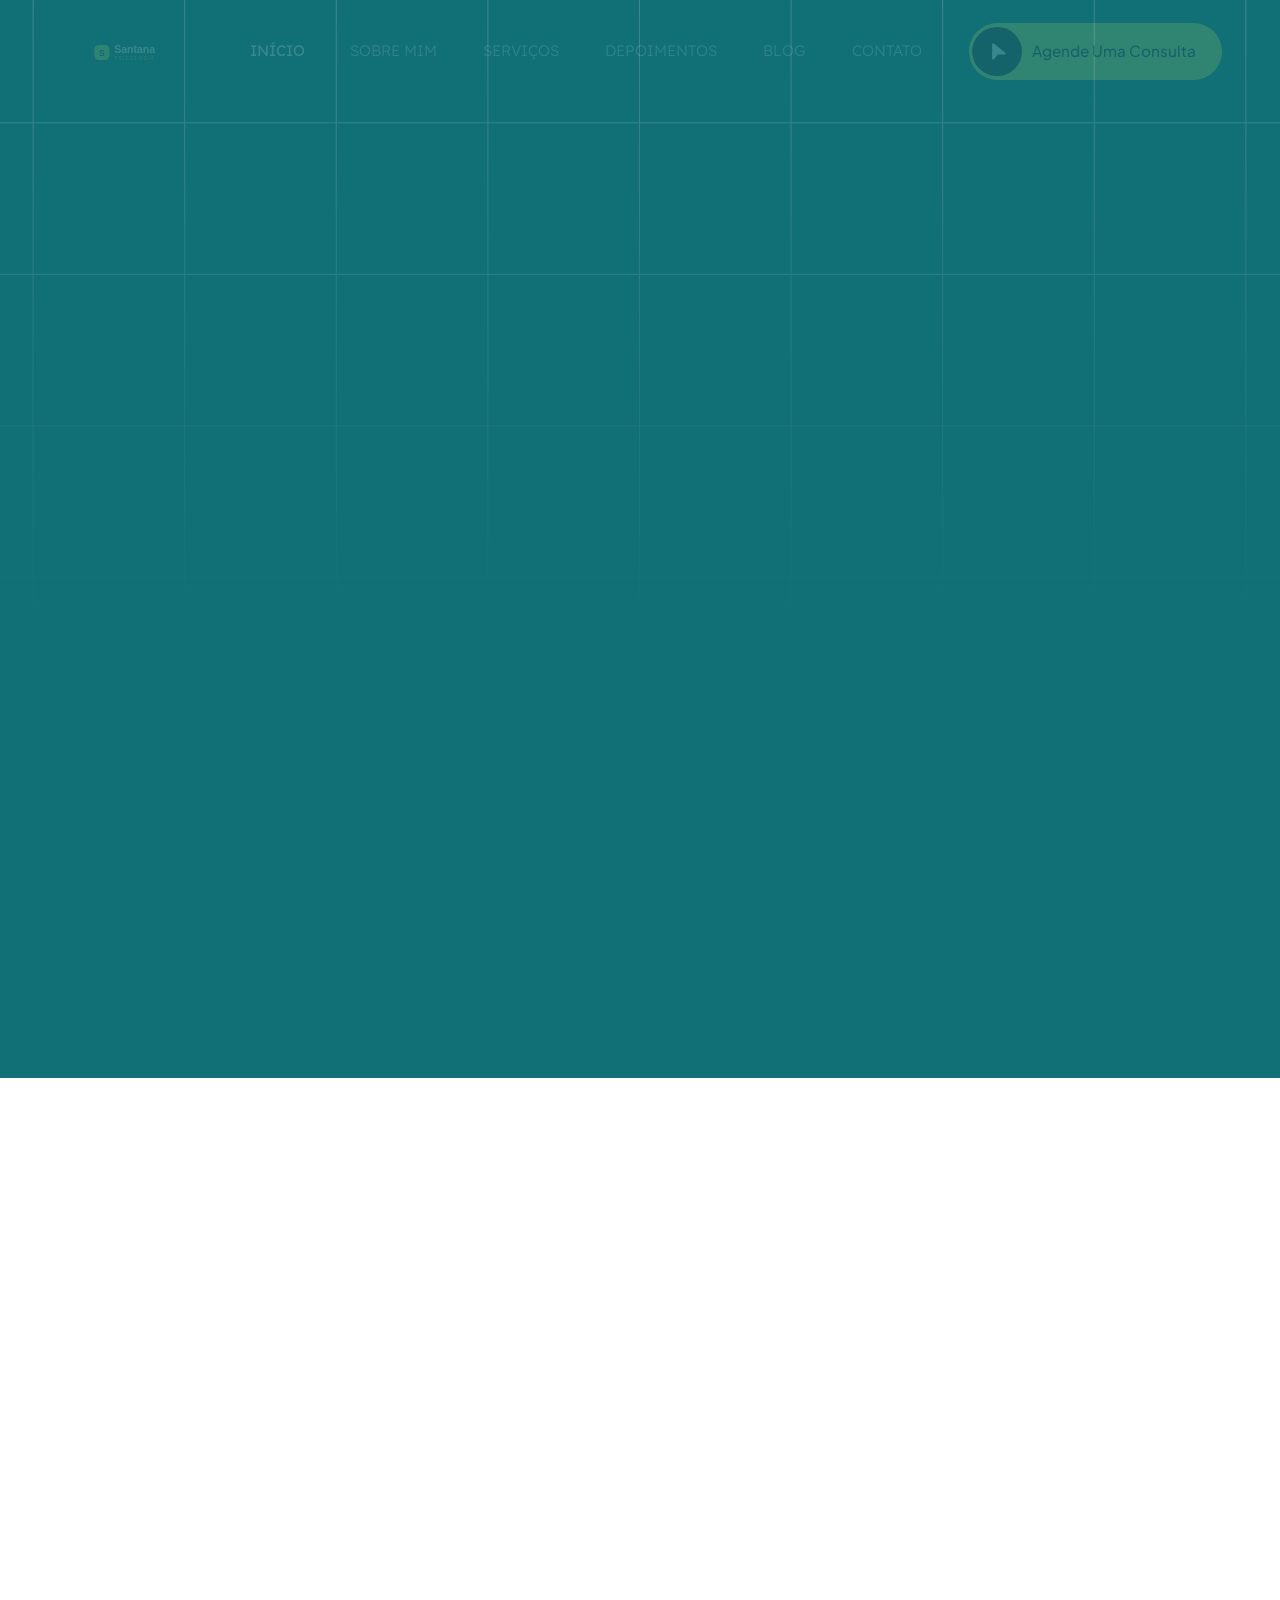
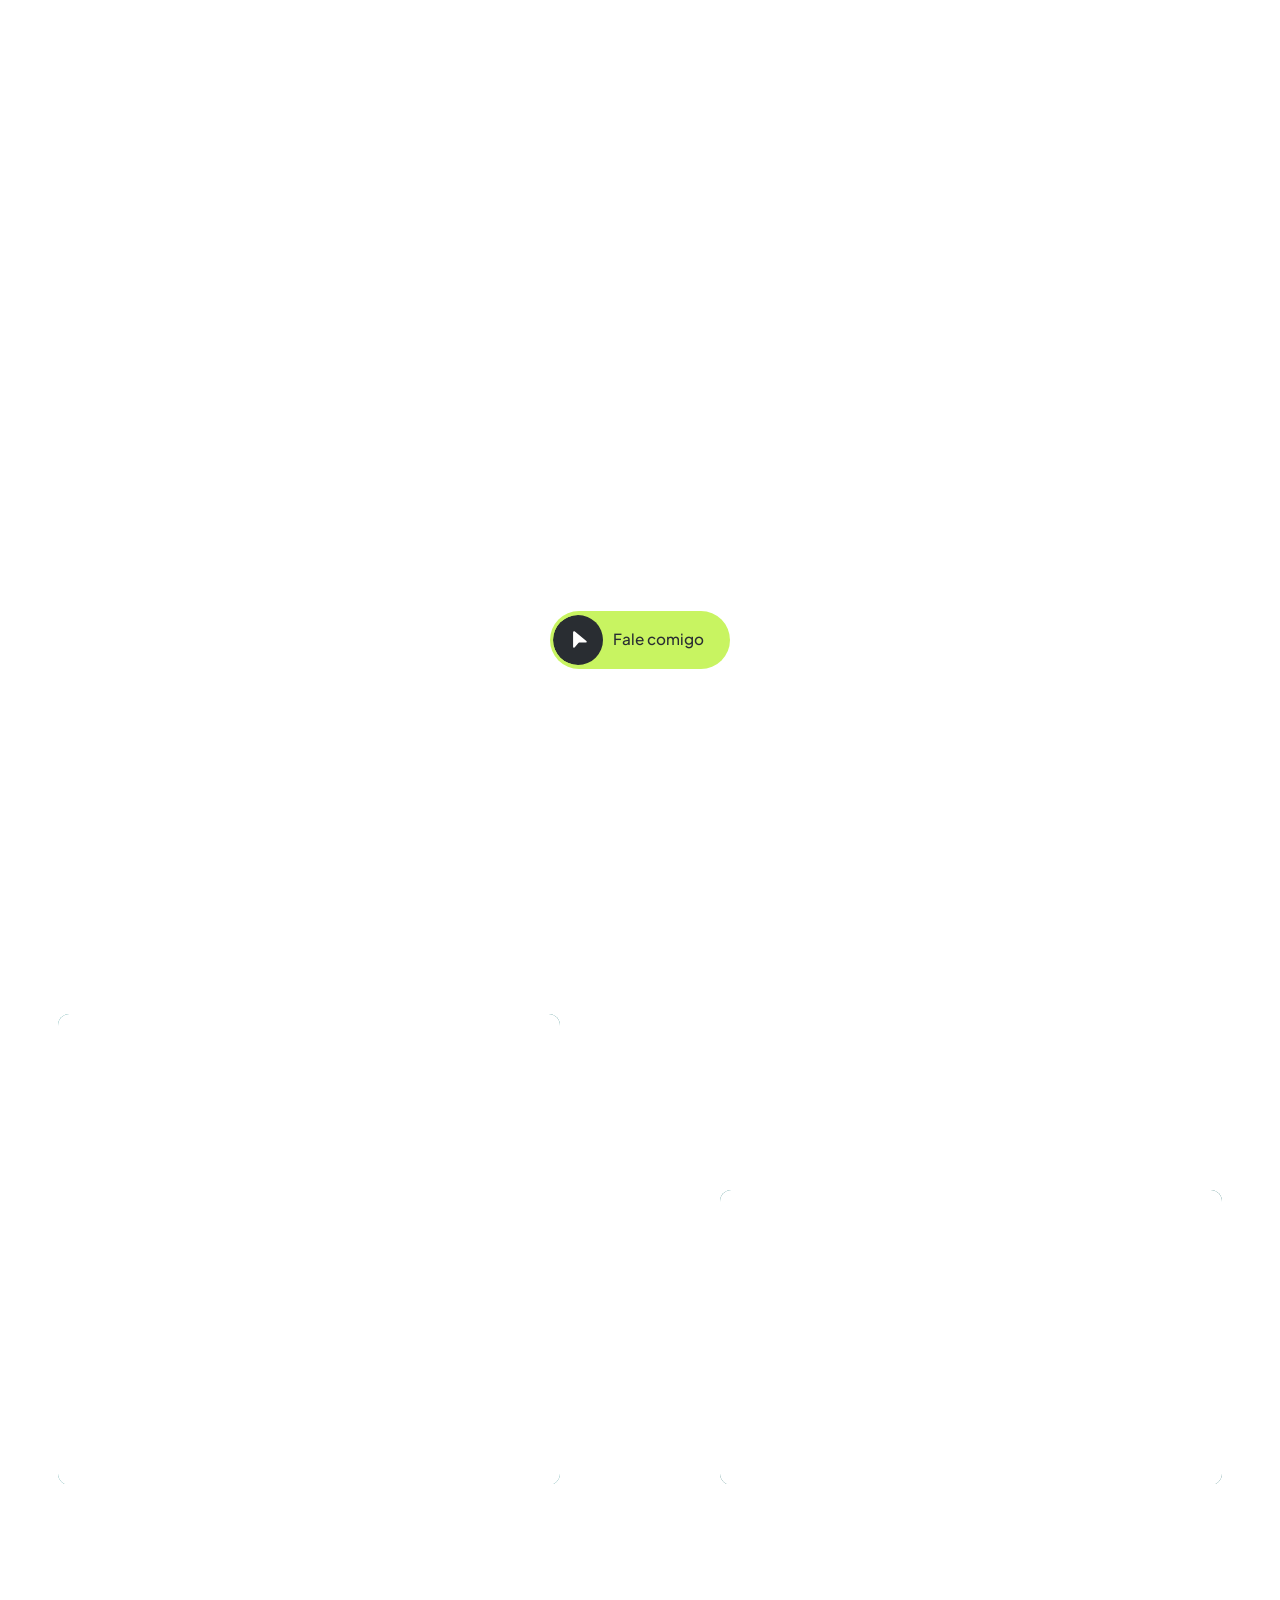
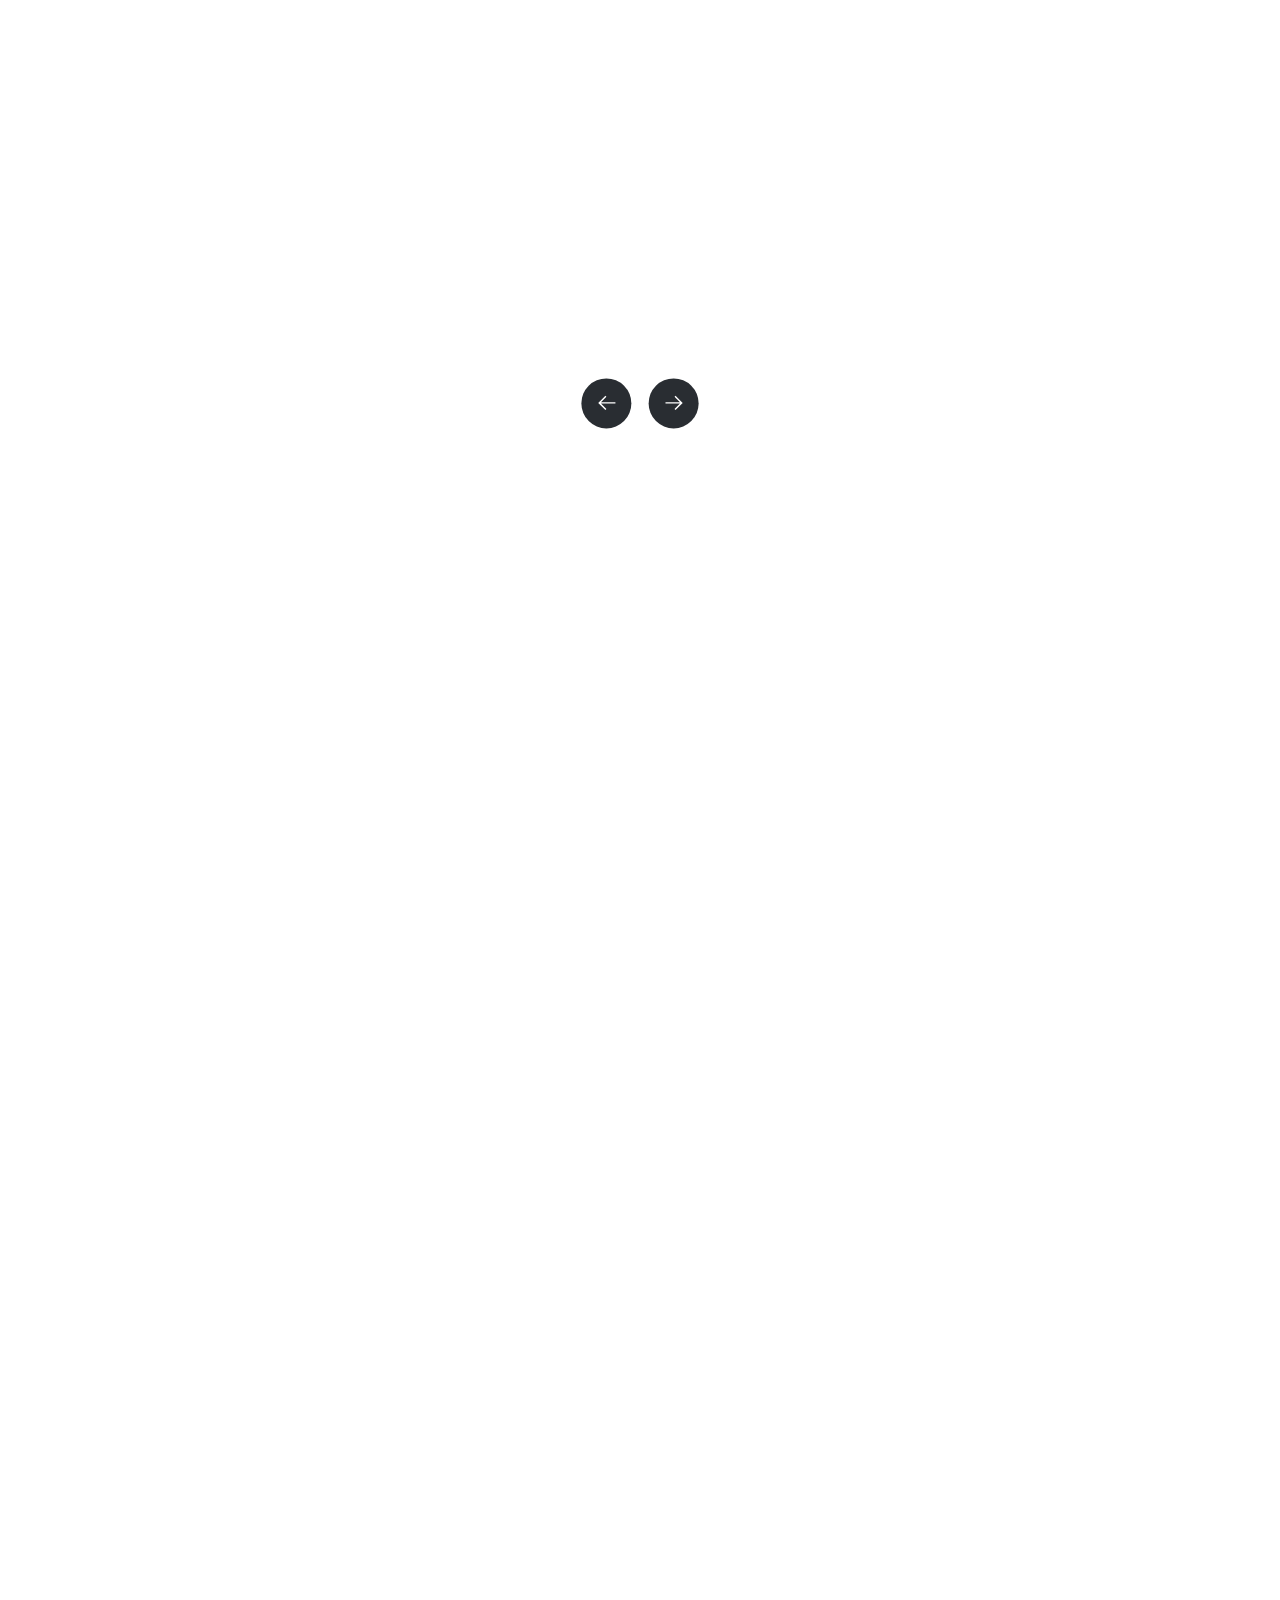
==== index.html @ 0ac9bb72 "feat: desenvolve página principal do site Cria a página única com hero, serviços, sobre, equipe, dep" ====
<!DOCTYPE html><!-- This site was created in Webflow. https://webflow.com --><!-- Last Published: Tue Apr 21 2026 16:37:17 GMT+0000 (Coordinated Universal Time) --><html data-wf-page="66ce711d2f854c3aeb89178a" data-wf-site="66ce711d2f854c3aeb891793" lang="pt-BR"><head><meta charset="utf-8"/><title>Santana Psicologia — Thiago Santana | Psicólogo em Mogi das Cruzes</title><meta content="Thiago Santana, psicólogo em Mogi das Cruzes. Psicoterapia, terapia de casais e famílias. Atendimento presencial e online. CRP 06/140539." name="description"/><meta content="Santana Psicologia — Psicólogo em Mogi das Cruzes" property="og:title"/><meta content="Psicoterapia, terapia de casais e famílias com Thiago Santana. Atendimento presencial e online em Mogi das Cruzes." property="og:description"/><meta content="img/66e27e79f60a69a30c203514_Ophen%20GraphSerenium.png" property="og:image"/><meta content="Santana Psicologia — Psicólogo em Mogi das Cruzes" name="twitter:title"/><meta content="Psicoterapia, terapia de casais e famílias com Thiago Santana. Atendimento presencial e online em Mogi das Cruzes." name="twitter:description"/><meta content="img/66e27e79f60a69a30c203514_Ophen%20GraphSerenium.png" name="twitter:image"/><meta property="og:type" content="website"/><meta content="summary_large_image" name="twitter:card"/><meta content="width=device-width, initial-scale=1" name="viewport"/><meta content="Webflow" name="generator"/><link href="css/handymanpro-template.webflow.shared.a7c15f822.css" rel="stylesheet" type="text/css"/><style>@media (min-width:992px) {html.w-mod-js:not(.w-mod-ix) [data-w-id="0229bae6-9f34-f67c-60ad-e8a99b5d3bcb"] {opacity:0;-webkit-transform:translate3d(0, 15%, 0) scale3d(1, 1, 1) rotateX(0) rotateY(0) rotateZ(0) skew(0, 0);-moz-transform:translate3d(0, 15%, 0) scale3d(1, 1, 1) rotateX(0) rotateY(0) rotateZ(0) skew(0, 0);-ms-transform:translate3d(0, 15%, 0) scale3d(1, 1, 1) rotateX(0) rotateY(0) rotateZ(0) skew(0, 0);transform:translate3d(0, 15%, 0) scale3d(1, 1, 1) rotateX(0) rotateY(0) rotateZ(0) skew(0, 0);}html.w-mod-js:not(.w-mod-ix) [data-w-id="f4f2886c-02a1-299b-acae-12a784084970"] {opacity:0;-webkit-transform:translate3d(0, 15%, 0) scale3d(1, 1, 1) rotateX(0) rotateY(0) rotateZ(0) skew(0, 0);-moz-transform:translate3d(0, 15%, 0) scale3d(1, 1, 1) rotateX(0) rotateY(0) rotateZ(0) skew(0, 0);-ms-transform:translate3d(0, 15%, 0) scale3d(1, 1, 1) rotateX(0) rotateY(0) rotateZ(0) skew(0, 0);transform:translate3d(0, 15%, 0) scale3d(1, 1, 1) rotateX(0) rotateY(0) rotateZ(0) skew(0, 0);}html.w-mod-js:not(.w-mod-ix) [data-w-id="5997aa50-a138-091b-d1c5-130cf467ea5d"] {opacity:0;-webkit-transform:translate3d(0, 15%, 0) scale3d(1, 1, 1) rotateX(0) rotateY(0) rotateZ(0) skew(0, 0);-moz-transform:translate3d(0, 15%, 0) scale3d(1, 1, 1) rotateX(0) rotateY(0) rotateZ(0) skew(0, 0);-ms-transform:translate3d(0, 15%, 0) scale3d(1, 1, 1) rotateX(0) rotateY(0) rotateZ(0) skew(0, 0);transform:translate3d(0, 15%, 0) scale3d(1, 1, 1) rotateX(0) rotateY(0) rotateZ(0) skew(0, 0);}html.w-mod-js:not(.w-mod-ix) [data-w-id="f7850f9f-7521-e1d1-4699-3d2b081f07b8"] {opacity:0;-webkit-transform:translate3d(0, 15%, 0) scale3d(1, 1, 1) rotateX(0) rotateY(0) rotateZ(0) skew(0, 0);-moz-transform:translate3d(0, 15%, 0) scale3d(1, 1, 1) rotateX(0) rotateY(0) rotateZ(0) skew(0, 0);-ms-transform:translate3d(0, 15%, 0) scale3d(1, 1, 1) rotateX(0) rotateY(0) rotateZ(0) skew(0, 0);transform:translate3d(0, 15%, 0) scale3d(1, 1, 1) rotateX(0) rotateY(0) rotateZ(0) skew(0, 0);}}@media (max-width:991px) and (min-width:768px) {html.w-mod-js:not(.w-mod-ix) [data-w-id="0229bae6-9f34-f67c-60ad-e8a99b5d3bcb"] {opacity:0;-webkit-transform:translate3d(0, 15%, 0) scale3d(1, 1, 1) rotateX(0) rotateY(0) rotateZ(0) skew(0, 0);-moz-transform:translate3d(0, 15%, 0) scale3d(1, 1, 1) rotateX(0) rotateY(0) rotateZ(0) skew(0, 0);-ms-transform:translate3d(0, 15%, 0) scale3d(1, 1, 1) rotateX(0) rotateY(0) rotateZ(0) skew(0, 0);transform:translate3d(0, 15%, 0) scale3d(1, 1, 1) rotateX(0) rotateY(0) rotateZ(0) skew(0, 0);}html.w-mod-js:not(.w-mod-ix) [data-w-id="f4f2886c-02a1-299b-acae-12a784084970"] {opacity:0;-webkit-transform:translate3d(0, 15%, 0) scale3d(1, 1, 1) rotateX(0) rotateY(0) rotateZ(0) skew(0, 0);-moz-transform:translate3d(0, 15%, 0) scale3d(1, 1, 1) rotateX(0) rotateY(0) rotateZ(0) skew(0, 0);-ms-transform:translate3d(0, 15%, 0) scale3d(1, 1, 1) rotateX(0) rotateY(0) rotateZ(0) skew(0, 0);transform:translate3d(0, 15%, 0) scale3d(1, 1, 1) rotateX(0) rotateY(0) rotateZ(0) skew(0, 0);}}</style><link href="fonts/google-fonts.css" rel="stylesheet"><script type="text/javascript">!function(o,c){var n=c.documentElement,t=" w-mod-";n.className+=t+"js",("ontouchstart"in o||o.DocumentTouch&&c instanceof DocumentTouch)&&(n.className+=t+"touch")}(window,document);</script><link href="img/665a4535765980c07e93225b_Group%202942.png" rel="shortcut icon" type="image/x-icon"/><link href="img/665a45115482c06bb38d0091_Group%202940.png" rel="apple-touch-icon"/><script type="text/javascript">window.__WEBFLOW_CURRENCY_SETTINGS = {"currencyCode":"USD","symbol":"$","decimal":".","fractionDigits":2,"group":",","template":"{{wf {\"path\":\"symbol\",\"type\":\"PlainText\"} }} {{wf {\"path\":\"amount\",\"type\":\"CommercePrice\"} }} {{wf {\"path\":\"currencyCode\",\"type\":\"PlainText\"} }}","hideDecimalForWholeNumbers":false};</script></head><body><div class="page-wrapper"><div class="global-styles w-embed"><style>

/* CSS Fluid Responsive */

  html { font-size: calc(0.5991091314031181rem + 0.4454342984409799vw); }
  @media screen and (max-width:1440px) { html { font-size: calc(0.5991091314031181rem + 0.4454342984409799vw); } }
  @media screen and (max-width:991px) { html { font-size: calc(0.44698660714285715rem + 0.8928571428571428vw); } }
  @media screen and (max-width:767px) { html { font-size: calc(0.6671006944444444rem + 0.6944444444444444vw); } }
  @media screen and (max-width:479px) { html { font-size: calc(0.7494769874476988rem + 0.8368200836820083vw); } }


/* Make text look crisper and more legible in all browsers */
body {
  -webkit-font-smoothing: antialiased;
  -moz-osx-font-smoothing: grayscale;
  font-smoothing: antialiased;
  text-rendering: optimizeLegibility;
}

/* Focus state style for keyboard navigation for the focusable elements */
*[tabindex]:focus-visible,
  input[type="file"]:focus-visible {
   outline: 0.125rem solid #4d65ff;
   outline-offset: 0.125rem;
}

/* Set color style to inherit */
.inherit-color * {
    color: inherit;
}

/* Get rid of top margin on first element in any rich text element */
.w-richtext > :not(div):first-child, .w-richtext > div:first-child > :first-child {
  margin-top: 0 !important;
}

/* Get rid of bottom margin on last element in any rich text element */
.w-richtext>:last-child, .w-richtext ol li:last-child, .w-richtext ul li:last-child {
	margin-bottom: 0 !important;
}


/* Make sure containers never lose their center alignment */
.container-medium,.container-small, .container-large {
	margin-right: auto !important;
  margin-left: auto !important;
}

/* 
Make the following elements inherit typography styles from the parent and not have hardcoded values. 
Important: You will not be able to style for example "All Links" in Designer with this CSS applied.
Uncomment this CSS to use it in the project. Leave this message for future hand-off.
*/
/*
a,
.w-input,
.w-select,
.w-tab-link,
.w-nav-link,
.w-dropdown-btn,
.w-dropdown-toggle,
.w-dropdown-link {
  color: inherit;
  text-decoration: inherit;
  font-size: inherit;
}
*/

/* Apply "..." after 3 lines of text */
.text-style-3lines {
	display: -webkit-box;
	overflow: hidden;
	-webkit-line-clamp: 3;
	-webkit-box-orient: vertical;
}

/* Apply "..." after 2 lines of text */
.text-style-2lines {
	display: -webkit-box;
	overflow: hidden;
	-webkit-line-clamp: 2;
	-webkit-box-orient: vertical;
}

/* Adds inline flex display */
.display-inlineflex {
  display: inline-flex;
}

/* These classes are never overwritten */
.hide {
  display: none !important;
}

@media screen and (max-width: 991px) {
    .hide, .hide-tablet {
        display: none !important;
    }
}
  @media screen and (max-width: 767px) {
    .hide-mobile-landscape{
      display: none !important;
    }
}
  @media screen and (max-width: 479px) {
    .hide-mobile{
      display: none !important;
    }
}
 
.margin-0 {
  margin: 0rem !important;
}
  
.padding-0 {
  padding: 0rem !important;
}

.spacing-clean {
padding: 0rem !important;
margin: 0rem !important;
}

.margin-top {
  margin-right: 0rem !important;
  margin-bottom: 0rem !important;
  margin-left: 0rem !important;
}

.padding-top {
  padding-right: 0rem !important;
  padding-bottom: 0rem !important;
  padding-left: 0rem !important;
}
  
.margin-right {
  margin-top: 0rem !important;
  margin-bottom: 0rem !important;
  margin-left: 0rem !important;
}

.padding-right {
  padding-top: 0rem !important;
  padding-bottom: 0rem !important;
  padding-left: 0rem !important;
}

.margin-bottom {
  margin-top: 0rem !important;
  margin-right: 0rem !important;
  margin-left: 0rem !important;
}

.padding-bottom {
  padding-top: 0rem !important;
  padding-right: 0rem !important;
  padding-left: 0rem !important;
}

.margin-left {
  margin-top: 0rem !important;
  margin-right: 0rem !important;
  margin-bottom: 0rem !important;
}
  
.padding-left {
  padding-top: 0rem !important;
  padding-right: 0rem !important;
  padding-bottom: 0rem !important;
}
  
.margin-horizontal {
  margin-top: 0rem !important;
  margin-bottom: 0rem !important;
}

.padding-horizontal {
  padding-top: 0rem !important;
  padding-bottom: 0rem !important;
}

.margin-vertical {
  margin-right: 0rem !important;
  margin-left: 0rem !important;
}
  
.padding-vertical {
  padding-right: 0rem !important;
  padding-left: 0rem !important;
}

/* Hide scrollbar for Chrome, Safari and Opera */
.sidebar::-webkit-scrollbar {
  display: none;
}

/* Hide scrollbar for IE, Edge and Firefox */
.sidebar {
  -ms-overflow-style: none;  /* IE and Edge */
  scrollbar-width: none;  /* Firefox */
}



</style></div><main class="main-wrapper"><header id="home" class="section_hero"><div data-w-id="d197ef62-0d7c-23fd-eca2-feea1d32d3bd" data-animation="default" data-collapse="medium" data-duration="400" data-easing="ease" data-easing2="ease" role="banner" class="nav_component w-nav"><div class="padding-global is-navbar"><div class="container-large"><div class="navbar_content"><a href="#" class="navbar_logo-link w-nav-brand"><img loading="lazy" src="img/logo-santana.svg" alt="Santana Psicologia" class="navbar_logo"/></a><div class="nav_wrap"><nav role="navigation" class="nav_mobile w-nav-menu"><div class="navbar_list"><a href="#home" class="nav_links w-nav-link">INÍCIO</a><a href="#about" class="nav_links w-nav-link">SOBRE MIM</a><a href="#services" class="nav_links w-nav-link">SERVIÇOS</a><a href="#testimonial" class="nav_links w-nav-link">DEPOIMENTOS</a><a href="#team" class="nav_links w-nav-link">BLOG</a><a href="#contact" class="nav_links w-nav-link">CONTATO</a></div></nav></div><div class="nav_buttons-wrap"><div class="login-wrap hide-mobile-landscape"><a data-w-id="625020e8-f452-cbb8-caff-3fda3c5c21ae" href="#" class="button is-icon w-inline-block"><div class="button_wrap"><div class="button_icon-wrap"><svg xmlns="http://www.w3.org/2000/svg" width="100%" viewBox="0 0 20 20" fill="none" class="icon-1x1-medium is-mobile"><path d="M4.28564 2.57443C4.28564 1.613 5.39993 1.08157 6.14779 1.68657L18.2049 11.4501C18.9321 12.0387 18.5156 13.2144 17.5799 13.2144H10.8821C10.6426 13.2145 10.4061 13.268 10.1899 13.3712C9.97377 13.4744 9.78342 13.6246 9.63279 13.8109L6.0885 18.1923C5.48707 18.9359 4.28564 18.5109 4.28564 17.5544V2.57443Z" fill="currentColor"></path></svg></div><div class="z-index-2"><div data-w-id="625020e8-f452-cbb8-caff-3fda3c5c21b2">Agende Uma Consulta</div></div><div class="button_bg"></div></div></a></div><div class="menu-button w-nav-button"><div class="nav-button_component"><div class="nav-button_line is-first"></div><div class="nav-button_line is-second"></div><div class="nav-button_line is-third"></div></div><div class="hide w-icon-nav-menu"></div></div></div></div></div></div></div><div class="padding-global"><div class="container-large"><div class="hero_wrap"><div class="hero_content"><div class="hero_heading"><div data-w-id="1230b924-f57d-5dcd-aae0-dd8fe5c020b5" style="opacity:0;-webkit-transform:translate3d(0, 15%, 0) scale3d(1, 1, 1) rotateX(0) rotateY(0) rotateZ(0) skew(0, 0);-moz-transform:translate3d(0, 15%, 0) scale3d(1, 1, 1) rotateX(0) rotateY(0) rotateZ(0) skew(0, 0);-ms-transform:translate3d(0, 15%, 0) scale3d(1, 1, 1) rotateX(0) rotateY(0) rotateZ(0) skew(0, 0);transform:translate3d(0, 15%, 0) scale3d(1, 1, 1) rotateX(0) rotateY(0) rotateZ(0) skew(0, 0)" class="hero-tag_component"><div class="hero-tag_icon-wrap"><svg xmlns="http://www.w3.org/2000/svg" width="100%" viewBox="0 0 16 16" fill="none" class="icon-1x1-small"><path d="M14.4466 12.1135L11.2999 8.96682C10.9799 8.64682 10.6399 8.57349 10.2466 8.57349L8.55322 10.2668C8.55322 10.6602 8.62656 11.0068 8.94656 11.3202L12.0932 14.4668C12.3532 14.7268 12.7732 14.7268 13.0332 14.4668L14.4466 13.0535C14.5084 12.9918 14.5574 12.9186 14.5908 12.8379C14.6243 12.7573 14.6415 12.6708 14.6415 12.5835C14.6415 12.4962 14.6243 12.4097 14.5908 12.3291C14.5574 12.2484 14.5084 12.1752 14.4466 12.1135Z" fill="currentColor"></path><path d="M11.0865 6.32671C11.3465 6.58671 11.7665 6.58671 12.0265 6.32671L12.4998 5.85338L13.9132 7.26671C14.2877 6.89171 14.4981 6.38338 14.4981 5.85338C14.4981 5.32338 14.2877 4.81505 13.9132 4.44004L12.0265 2.55338C11.9648 2.49158 11.8916 2.44254 11.8109 2.40909C11.7303 2.37564 11.6438 2.35842 11.5565 2.35842C11.4692 2.35842 11.3827 2.37564 11.3021 2.40909C11.2214 2.44254 11.1482 2.49158 11.0865 2.55338L10.6132 3.02671V1.33338C10.6132 0.920045 10.1065 0.700045 9.80651 1.00004L8.11317 2.69338C7.81317 2.99338 8.03317 3.50004 8.44651 3.50004H10.1398L9.6665 3.97338C9.6047 4.03505 9.55567 4.10831 9.52222 4.18896C9.48876 4.26961 9.47154 4.35607 9.47154 4.44338C9.47154 4.53069 9.48876 4.61715 9.52222 4.69779C9.55567 4.77844 9.6047 4.8517 9.6665 4.91338L9.89984 5.14671L7.97317 7.07338L5.23317 4.32004V3.65338C5.23317 3.47338 5.15984 3.30671 5.03984 3.18004L3.69317 1.82671C3.6315 1.76491 3.55824 1.71588 3.47759 1.68242C3.39694 1.64897 3.31048 1.63175 3.22317 1.63175C3.13586 1.63175 3.0494 1.64897 2.96876 1.68242C2.88811 1.71588 2.81485 1.76491 2.75317 1.82671L1.80651 2.77338C1.7447 2.83505 1.69567 2.90831 1.66222 2.98896C1.62876 3.06961 1.61154 3.15607 1.61154 3.24338C1.61154 3.33069 1.62876 3.41715 1.66222 3.49779C1.69567 3.57844 1.7447 3.6517 1.80651 3.71338L3.15317 5.06671C3.27984 5.19338 3.44651 5.26004 3.62651 5.26004H4.29317L7.04651 8.01338L6.47984 8.58004H5.61317C5.25984 8.58004 4.91984 8.72004 4.67317 8.97338L1.52651 12.12C1.4647 12.1817 1.41567 12.255 1.38222 12.3356C1.34876 12.4163 1.33154 12.5027 1.33154 12.59C1.33154 12.6774 1.34876 12.7638 1.38222 12.8445C1.41567 12.9251 1.4647 12.9984 1.52651 13.06L2.93984 14.4734C3.19984 14.7334 3.61984 14.7334 3.87984 14.4734L7.02651 11.3267C7.27984 11.0734 7.41984 10.74 7.41984 10.3867V9.52671L10.8532 6.09338L11.0865 6.32671Z" fill="currentColor"></path></svg></div><div class="text-sm">Psicólogo em Mogi das Cruzes</div></div><h1 data-w-id="42d4c960-dd7a-9a20-f749-b82dace96f3e" style="opacity:0;-webkit-transform:translate3d(0, 15%, 0) scale3d(1, 1, 1) rotateX(0) rotateY(0) rotateZ(0) skew(0, 0);-moz-transform:translate3d(0, 15%, 0) scale3d(1, 1, 1) rotateX(0) rotateY(0) rotateZ(0) skew(0, 0);-ms-transform:translate3d(0, 15%, 0) scale3d(1, 1, 1) rotateX(0) rotateY(0) rotateZ(0) skew(0, 0);transform:translate3d(0, 15%, 0) scale3d(1, 1, 1) rotateX(0) rotateY(0) rotateZ(0) skew(0, 0)" class="hero-display">Não deixe sua <span class="text-style-italic text-color-alternate">saúde mental</span> para depois.</h1><div data-w-id="5888cd50-cb74-e200-8c9f-5633f2db2604" style="opacity:0;-webkit-transform:translate3d(0, 15%, 0) scale3d(1, 1, 1) rotateX(0) rotateY(0) rotateZ(0) skew(0, 0);-moz-transform:translate3d(0, 15%, 0) scale3d(1, 1, 1) rotateX(0) rotateY(0) rotateZ(0) skew(0, 0);-ms-transform:translate3d(0, 15%, 0) scale3d(1, 1, 1) rotateX(0) rotateY(0) rotateZ(0) skew(0, 0);transform:translate3d(0, 15%, 0) scale3d(1, 1, 1) rotateX(0) rotateY(0) rotateZ(0) skew(0, 0)" class="description is-hero"><div class="text-base">Fale com Thiago Santana, Psicólogo em Mogi das Cruzes.<br/>Porque você é a pessoa mais importante da sua vida.</div></div></div><div data-w-id="bac20425-6604-cd34-4728-c3e3e17c86bf" style="opacity:0;-webkit-transform:translate3d(0, 15%, 0) scale3d(1, 1, 1) rotateX(0) rotateY(0) rotateZ(0) skew(0, 0);-moz-transform:translate3d(0, 15%, 0) scale3d(1, 1, 1) rotateX(0) rotateY(0) rotateZ(0) skew(0, 0);-ms-transform:translate3d(0, 15%, 0) scale3d(1, 1, 1) rotateX(0) rotateY(0) rotateZ(0) skew(0, 0);transform:translate3d(0, 15%, 0) scale3d(1, 1, 1) rotateX(0) rotateY(0) rotateZ(0) skew(0, 0)"><a data-w-id="625020e8-f452-cbb8-caff-3fda3c5c21ae" href="#contact" class="button is-icon w-inline-block"><div class="button_wrap"><div class="button_icon-wrap"><svg xmlns="http://www.w3.org/2000/svg" width="100%" viewBox="0 0 20 20" fill="none" class="icon-1x1-medium is-mobile"><path d="M4.28564 2.57443C4.28564 1.613 5.39993 1.08157 6.14779 1.68657L18.2049 11.4501C18.9321 12.0387 18.5156 13.2144 17.5799 13.2144H10.8821C10.6426 13.2145 10.4061 13.268 10.1899 13.3712C9.97377 13.4744 9.78342 13.6246 9.63279 13.8109L6.0885 18.1923C5.48707 18.9359 4.28564 18.5109 4.28564 17.5544V2.57443Z" fill="currentColor"></path></svg></div><div class="z-index-2"><div data-w-id="625020e8-f452-cbb8-caff-3fda3c5c21b2">QUERO CUIDAR DA MINHA SAÚDE MENTAL!</div></div><div class="button_bg"></div></div></a></div></div><div data-w-id="0ca18431-7e9f-5fa2-9ab9-e33da5f6e032" style="opacity:0;-webkit-transform:translate3d(0, 15%, 0) scale3d(1, 1, 1) rotateX(0) rotateY(0) rotateZ(0) skew(0, 0);-moz-transform:translate3d(0, 15%, 0) scale3d(1, 1, 1) rotateX(0) rotateY(0) rotateZ(0) skew(0, 0);-ms-transform:translate3d(0, 15%, 0) scale3d(1, 1, 1) rotateX(0) rotateY(0) rotateZ(0) skew(0, 0);transform:translate3d(0, 15%, 0) scale3d(1, 1, 1) rotateX(0) rotateY(0) rotateZ(0) skew(0, 0)" class="hero_visual"><div class="hero_visual-image"><img src="img/placeholder-hero.svg" loading="lazy" alt="Thiago Santana, psicólogo em Mogi das Cruzes — foto de perfil" class="image"/><div data-w-id="ddc67b7e-cf10-1770-1b3c-0dc45950dab7" style="opacity:0;-webkit-transform:translate3d(0, 15%, 0) scale3d(1, 1, 1) rotateX(0) rotateY(0) rotateZ(0) skew(0, 0);-moz-transform:translate3d(0, 15%, 0) scale3d(1, 1, 1) rotateX(0) rotateY(0) rotateZ(0) skew(0, 0);-ms-transform:translate3d(0, 15%, 0) scale3d(1, 1, 1) rotateX(0) rotateY(0) rotateZ(0) skew(0, 0);transform:translate3d(0, 15%, 0) scale3d(1, 1, 1) rotateX(0) rotateY(0) rotateZ(0) skew(0, 0)" class="card_component"><div class="card_content"><div data-w-id="0a981473-2351-8e16-1fec-cbd10f5ac809" style="opacity:0;-webkit-transform:translate3d(0, 15%, 0) scale3d(1, 1, 1) rotateX(0) rotateY(0) rotateZ(0) skew(0, 0);-moz-transform:translate3d(0, 15%, 0) scale3d(1, 1, 1) rotateX(0) rotateY(0) rotateZ(0) skew(0, 0);-ms-transform:translate3d(0, 15%, 0) scale3d(1, 1, 1) rotateX(0) rotateY(0) rotateZ(0) skew(0, 0);transform:translate3d(0, 15%, 0) scale3d(1, 1, 1) rotateX(0) rotateY(0) rotateZ(0) skew(0, 0)" class="card_tag"><div class="card_tag-icon_wrap"><svg xmlns="http://www.w3.org/2000/svg" width="100%" viewBox="0 0 16 16" fill="none" class="icon-1x1-small"><path d="M8.00005 11.5133L10.7667 13.1866C11.2734 13.4933 11.8934 13.0399 11.76 12.4666L11.0267 9.31992L13.4734 7.19993C13.92 6.81326 13.68 6.07993 13.0934 6.03326L9.87338 5.75993L8.61338 2.78659C8.38671 2.24659 7.61338 2.24659 7.38671 2.78659L6.12671 5.75326L2.90672 6.02659C2.32005 6.07326 2.08005 6.80659 2.52672 7.19326L4.97338 9.31326L4.24005 12.4599C4.10672 13.0333 4.72671 13.4866 5.23338 13.1799L8.00005 11.5133Z" fill="currentColor"></path></svg></div><div>Presencial e Online</div></div><div data-w-id="c090b951-d655-d7c4-3f28-cf534269c62e" style="opacity:0;-webkit-transform:translate3d(0, 15%, 0) scale3d(1, 1, 1) rotateX(0) rotateY(0) rotateZ(0) skew(0, 0);-moz-transform:translate3d(0, 15%, 0) scale3d(1, 1, 1) rotateX(0) rotateY(0) rotateZ(0) skew(0, 0);-ms-transform:translate3d(0, 15%, 0) scale3d(1, 1, 1) rotateX(0) rotateY(0) rotateZ(0) skew(0, 0);transform:translate3d(0, 15%, 0) scale3d(1, 1, 1) rotateX(0) rotateY(0) rotateZ(0) skew(0, 0)" class="text-2xl text-weight-medium">Mogi das Cruzes</div><a data-w-id="e7d04e56-e77c-c645-e89a-efe9a9c697ca" style="opacity:0;-webkit-transform:translate3d(0, 15%, 0) scale3d(1, 1, 1) rotateX(0) rotateY(0) rotateZ(0) skew(0, 0);-moz-transform:translate3d(0, 15%, 0) scale3d(1, 1, 1) rotateX(0) rotateY(0) rotateZ(0) skew(0, 0);-ms-transform:translate3d(0, 15%, 0) scale3d(1, 1, 1) rotateX(0) rotateY(0) rotateZ(0) skew(0, 0);transform:translate3d(0, 15%, 0) scale3d(1, 1, 1) rotateX(0) rotateY(0) rotateZ(0) skew(0, 0)" href="#services" class="link">SAIBA MAIS</a></div><div data-w-id="f6b1b484-277c-e146-2166-73d7e3665af4" style="opacity:0;-webkit-transform:translate3d(0, 15%, 0) scale3d(1, 1, 1) rotateX(0) rotateY(0) rotateZ(0) skew(0, 0);-moz-transform:translate3d(0, 15%, 0) scale3d(1, 1, 1) rotateX(0) rotateY(0) rotateZ(0) skew(0, 0);-ms-transform:translate3d(0, 15%, 0) scale3d(1, 1, 1) rotateX(0) rotateY(0) rotateZ(0) skew(0, 0);transform:translate3d(0, 15%, 0) scale3d(1, 1, 1) rotateX(0) rotateY(0) rotateZ(0) skew(0, 0)" class="card_visual"><img src="img/placeholder-hero-card.svg" loading="lazy" data-w-id="8e56b1f1-8803-5cce-e2b5-1c785590064d" alt="Ícone presencial e online" class="parallax-image"/></div></div></div></div></div></div></div><div data-w-id="bc0056e8-b3dc-96da-e6e6-3ccf88764bdc" style="opacity:0;-webkit-transform:translate3d(0, 15%, 0) scale3d(1, 1, 1) rotateX(0) rotateY(0) rotateZ(0) skew(0, 0);-moz-transform:translate3d(0, 15%, 0) scale3d(1, 1, 1) rotateX(0) rotateY(0) rotateZ(0) skew(0, 0);-ms-transform:translate3d(0, 15%, 0) scale3d(1, 1, 1) rotateX(0) rotateY(0) rotateZ(0) skew(0, 0);transform:translate3d(0, 15%, 0) scale3d(1, 1, 1) rotateX(0) rotateY(0) rotateZ(0) skew(0, 0)" class="hero_brand"><div class="padding-global"><div class="container-large"><div class="hero_brand-wrap" style="height:auto;flex-direction:column;gap:0.75rem;padding-top:3rem;padding-bottom:3rem"><div class="text-sm" style="letter-spacing:.14em;text-transform:uppercase;opacity:.75">Mogi das Cruzes &middot; Alto Tiet&ecirc; &middot; Presencial e On-line</div><h2 class="text-2xl text-weight-medium align-center" style="margin:0;max-width:52rem">Psicólogo em Mogi das Cruzes com atendimento ético, sigiloso e acolhedor</h2><p class="text-base align-center" style="margin:0;max-width:48rem;opacity:.85">Thiago Santana, psicólogo (CRP 06/140539), especialista em Análise do Comportamento. Psicoterapia, terapia de casais, terapia de famílias e orientação profissional para ansiedade, depressão, autoestima e saúde emocional — com sessões presenciais no centro de Mogi das Cruzes e on-line para toda a região. Agende sua consulta.</p></div></div></div></div></header><section id="services" class="section_service"><div class="padding-global padding-section-medium"><div class="container-large"><div class="service_wrap"><div class="content_top"><div data-w-id="fc621653-38d3-dfb4-bbdf-cee8302b9dc3" class="tag_component"><div class="tag_icon-wrap"><svg xmlns="http://www.w3.org/2000/svg" width="100%" viewBox="0 0 16 16" fill="none" class="icon-1x1-small"><path d="M14.4466 12.1135L11.2999 8.96682C10.9799 8.64682 10.6399 8.57349 10.2466 8.57349L8.55322 10.2668C8.55322 10.6602 8.62656 11.0068 8.94656 11.3202L12.0932 14.4668C12.3532 14.7268 12.7732 14.7268 13.0332 14.4668L14.4466 13.0535C14.5084 12.9918 14.5574 12.9186 14.5908 12.8379C14.6243 12.7573 14.6415 12.6708 14.6415 12.5835C14.6415 12.4962 14.6243 12.4097 14.5908 12.3291C14.5574 12.2484 14.5084 12.1752 14.4466 12.1135Z" fill="currentColor"></path><path d="M11.0865 6.32671C11.3465 6.58671 11.7665 6.58671 12.0265 6.32671L12.4998 5.85338L13.9132 7.26671C14.2877 6.89171 14.4981 6.38338 14.4981 5.85338C14.4981 5.32338 14.2877 4.81505 13.9132 4.44004L12.0265 2.55338C11.9648 2.49158 11.8916 2.44254 11.8109 2.40909C11.7303 2.37564 11.6438 2.35842 11.5565 2.35842C11.4692 2.35842 11.3827 2.37564 11.3021 2.40909C11.2214 2.44254 11.1482 2.49158 11.0865 2.55338L10.6132 3.02671V1.33338C10.6132 0.920045 10.1065 0.700045 9.80651 1.00004L8.11317 2.69338C7.81317 2.99338 8.03317 3.50004 8.44651 3.50004H10.1398L9.6665 3.97338C9.6047 4.03505 9.55567 4.10831 9.52222 4.18896C9.48876 4.26961 9.47154 4.35607 9.47154 4.44338C9.47154 4.53069 9.48876 4.61715 9.52222 4.69779C9.55567 4.77844 9.6047 4.8517 9.6665 4.91338L9.89984 5.14671L7.97317 7.07338L5.23317 4.32004V3.65338C5.23317 3.47338 5.15984 3.30671 5.03984 3.18004L3.69317 1.82671C3.6315 1.76491 3.55824 1.71588 3.47759 1.68242C3.39694 1.64897 3.31048 1.63175 3.22317 1.63175C3.13586 1.63175 3.0494 1.64897 2.96876 1.68242C2.88811 1.71588 2.81485 1.76491 2.75317 1.82671L1.80651 2.77338C1.7447 2.83505 1.69567 2.90831 1.66222 2.98896C1.62876 3.06961 1.61154 3.15607 1.61154 3.24338C1.61154 3.33069 1.62876 3.41715 1.66222 3.49779C1.69567 3.57844 1.7447 3.6517 1.80651 3.71338L3.15317 5.06671C3.27984 5.19338 3.44651 5.26004 3.62651 5.26004H4.29317L7.04651 8.01338L6.47984 8.58004H5.61317C5.25984 8.58004 4.91984 8.72004 4.67317 8.97338L1.52651 12.12C1.4647 12.1817 1.41567 12.255 1.38222 12.3356C1.34876 12.4163 1.33154 12.5027 1.33154 12.59C1.33154 12.6774 1.34876 12.7638 1.38222 12.8445C1.41567 12.9251 1.4647 12.9984 1.52651 13.06L2.93984 14.4734C3.19984 14.7334 3.61984 14.7334 3.87984 14.4734L7.02651 11.3267C7.27984 11.0734 7.41984 10.74 7.41984 10.3867V9.52671L10.8532 6.09338L11.0865 6.32671Z" fill="currentColor"></path></svg></div><div>Serviços em Destaque</div></div><h2 data-w-id="d1dac370-d175-8188-934b-c33deb6f4206" style="opacity:0;-webkit-transform:translate3d(0, 15%, 0) scale3d(1, 1, 1) rotateX(0) rotateY(0) rotateZ(0) skew(0, 0);-moz-transform:translate3d(0, 15%, 0) scale3d(1, 1, 1) rotateX(0) rotateY(0) rotateZ(0) skew(0, 0);-ms-transform:translate3d(0, 15%, 0) scale3d(1, 1, 1) rotateX(0) rotateY(0) rotateZ(0) skew(0, 0);transform:translate3d(0, 15%, 0) scale3d(1, 1, 1) rotateX(0) rotateY(0) rotateZ(0) skew(0, 0)" class="text-6xl text-weight-medium">Cuidado com o que <br/><span class="text-style-italic text-color-tertiary">realmente</span> importa</h2><div data-w-id="4ed179a2-ebcd-8cd3-32e4-02f747f4e4be" style="opacity:0;-webkit-transform:translate3d(0, 15%, 0) scale3d(1, 1, 1) rotateX(0) rotateY(0) rotateZ(0) skew(0, 0);-moz-transform:translate3d(0, 15%, 0) scale3d(1, 1, 1) rotateX(0) rotateY(0) rotateZ(0) skew(0, 0);-ms-transform:translate3d(0, 15%, 0) scale3d(1, 1, 1) rotateX(0) rotateY(0) rotateZ(0) skew(0, 0);transform:translate3d(0, 15%, 0) scale3d(1, 1, 1) rotateX(0) rotateY(0) rotateZ(0) skew(0, 0)" class="content_description"><div class="text-base align-center">Acompanhamento psicológico ético e acolhedor, com foco no que você precisa agora: alívio, clareza e novas formas de lidar com a vida.</div></div></div><div class="service_list-wrap w-dyn-list"><div role="list" class="service_list w-dyn-items"><div id="w-node-e0e919fc-1388-2d8e-d0af-65c80002bbe1-eb89178a" role="listitem" class="service_item w-dyn-item"><a data-w-id="76810f89-982f-187f-d3a5-6e2c378c0fb3" style="opacity:0;-webkit-transform:translate3d(0, 15%, 0) scale3d(1, 1, 1) rotateX(0) rotateY(0) rotateZ(0) skew(0, 0);-moz-transform:translate3d(0, 15%, 0) scale3d(1, 1, 1) rotateX(0) rotateY(0) rotateZ(0) skew(0, 0);-ms-transform:translate3d(0, 15%, 0) scale3d(1, 1, 1) rotateX(0) rotateY(0) rotateZ(0) skew(0, 0);transform:translate3d(0, 15%, 0) scale3d(1, 1, 1) rotateX(0) rotateY(0) rotateZ(0) skew(0, 0)" href="#" class="service_item-card w-inline-block"><div class="service_item-wrap"><div class="service_item-content"><div class="service_item-icon-wrap"><img src="img/icon-psicoterapia.svg" loading="lazy" alt="" class="icon-1x1-large"/></div><div class="service_item-text"><h3 class="service_item-h3">Psicoterapia</h3><div class="text-sm text-color-secondary">Espaço seguro para compreender emoções, padrões e conflitos, com escuta ética e acolhedora. Online ou presencial, no seu ritmo.</div></div></div><div class="text-base text-weight-medium">Saiba mais</div></div></a></div><div id="w-node-e0e919fc-1388-2d8e-d0af-65c80002bbe1-eb89178a" role="listitem" class="service_item w-dyn-item"><a data-w-id="76810f89-982f-187f-d3a5-6e2c378c0fb3" style="opacity:0;-webkit-transform:translate3d(0, 15%, 0) scale3d(1, 1, 1) rotateX(0) rotateY(0) rotateZ(0) skew(0, 0);-moz-transform:translate3d(0, 15%, 0) scale3d(1, 1, 1) rotateX(0) rotateY(0) rotateZ(0) skew(0, 0);-ms-transform:translate3d(0, 15%, 0) scale3d(1, 1, 1) rotateX(0) rotateY(0) rotateZ(0) skew(0, 0);transform:translate3d(0, 15%, 0) scale3d(1, 1, 1) rotateX(0) rotateY(0) rotateZ(0) skew(0, 0)" href="#" class="service_item-card w-inline-block"><div class="service_item-wrap"><div class="service_item-content"><div class="service_item-icon-wrap"><img src="img/icon-familias.svg" loading="lazy" alt="" class="icon-1x1-large"/></div><div class="service_item-text"><h3 class="service_item-h3">Terapia para Famílias</h3><div class="text-sm text-color-secondary">Ajudamos famílias a melhorar a comunicação, fortalecer vínculos e enfrentar crises com orientação profissional e respeito a cada integrante.</div></div></div><div class="text-base text-weight-medium">Saiba mais</div></div></a></div><div id="w-node-e0e919fc-1388-2d8e-d0af-65c80002bbe1-eb89178a" role="listitem" class="service_item w-dyn-item"><a data-w-id="76810f89-982f-187f-d3a5-6e2c378c0fb3" style="opacity:0;-webkit-transform:translate3d(0, 15%, 0) scale3d(1, 1, 1) rotateX(0) rotateY(0) rotateZ(0) skew(0, 0);-moz-transform:translate3d(0, 15%, 0) scale3d(1, 1, 1) rotateX(0) rotateY(0) rotateZ(0) skew(0, 0);-ms-transform:translate3d(0, 15%, 0) scale3d(1, 1, 1) rotateX(0) rotateY(0) rotateZ(0) skew(0, 0);transform:translate3d(0, 15%, 0) scale3d(1, 1, 1) rotateX(0) rotateY(0) rotateZ(0) skew(0, 0)" href="#" class="service_item-card w-inline-block"><div class="service_item-wrap"><div class="service_item-content"><div class="service_item-icon-wrap"><img src="img/icon-casais.svg" loading="lazy" alt="" class="icon-1x1-large"/></div><div class="service_item-text"><h3 class="service_item-h3">Terapia para Casais</h3><div class="text-sm text-color-secondary">Acompanhamento para casais que buscam reconstruir a confiança, renovar a conexão e aprender a lidar com conflitos de forma saudável.</div></div></div><div class="text-base text-weight-medium">Saiba mais</div></div></a></div><div id="w-node-e0e919fc-1388-2d8e-d0af-65c80002bbe1-eb89178a" role="listitem" class="service_item w-dyn-item"><a data-w-id="76810f89-982f-187f-d3a5-6e2c378c0fb3" style="opacity:0;-webkit-transform:translate3d(0, 15%, 0) scale3d(1, 1, 1) rotateX(0) rotateY(0) rotateZ(0) skew(0, 0);-moz-transform:translate3d(0, 15%, 0) scale3d(1, 1, 1) rotateX(0) rotateY(0) rotateZ(0) skew(0, 0);-ms-transform:translate3d(0, 15%, 0) scale3d(1, 1, 1) rotateX(0) rotateY(0) rotateZ(0) skew(0, 0);transform:translate3d(0, 15%, 0) scale3d(1, 1, 1) rotateX(0) rotateY(0) rotateZ(0) skew(0, 0)" href="#" class="service_item-card w-inline-block"><div class="service_item-wrap"><div class="service_item-content"><div class="service_item-icon-wrap"><img src="img/icon-adolescentes.svg" loading="lazy" alt="" class="icon-1x1-large"/></div><div class="service_item-text"><h3 class="service_item-h3">Terapia para Adolescentes</h3><div class="text-sm text-color-secondary">Acolhimento para jovens que enfrentam ansiedade, pressão escolar e dificuldades emocionais, com abordagem leve e respeitosa.</div></div></div><div class="text-base text-weight-medium">Saiba mais</div></div></a></div><div id="w-node-e0e919fc-1388-2d8e-d0af-65c80002bbe1-eb89178a" role="listitem" class="service_item w-dyn-item"><a data-w-id="76810f89-982f-187f-d3a5-6e2c378c0fb3" style="opacity:0;-webkit-transform:translate3d(0, 15%, 0) scale3d(1, 1, 1) rotateX(0) rotateY(0) rotateZ(0) skew(0, 0);-moz-transform:translate3d(0, 15%, 0) scale3d(1, 1, 1) rotateX(0) rotateY(0) rotateZ(0) skew(0, 0);-ms-transform:translate3d(0, 15%, 0) scale3d(1, 1, 1) rotateX(0) rotateY(0) rotateZ(0) skew(0, 0);transform:translate3d(0, 15%, 0) scale3d(1, 1, 1) rotateX(0) rotateY(0) rotateZ(0) skew(0, 0)" href="#" class="service_item-card w-inline-block"><div class="service_item-wrap"><div class="service_item-content"><div class="service_item-icon-wrap"><img src="img/icon-online.svg" loading="lazy" alt="" class="icon-1x1-large"/></div><div class="service_item-text"><h3 class="service_item-h3">Terapia On-line</h3><div class="text-sm text-color-secondary">Sessões por vídeo com a mesma qualidade do presencial. Atenda de onde estiver, com conforto, privacidade e flexibilidade de horários.</div></div></div><div class="text-base text-weight-medium">Saiba mais</div></div></a></div><div id="w-node-e0e919fc-1388-2d8e-d0af-65c80002bbe1-eb89178a" role="listitem" class="service_item w-dyn-item"><a data-w-id="76810f89-982f-187f-d3a5-6e2c378c0fb3" style="opacity:0;-webkit-transform:translate3d(0, 15%, 0) scale3d(1, 1, 1) rotateX(0) rotateY(0) rotateZ(0) skew(0, 0);-moz-transform:translate3d(0, 15%, 0) scale3d(1, 1, 1) rotateX(0) rotateY(0) rotateZ(0) skew(0, 0);-ms-transform:translate3d(0, 15%, 0) scale3d(1, 1, 1) rotateX(0) rotateY(0) rotateZ(0) skew(0, 0);transform:translate3d(0, 15%, 0) scale3d(1, 1, 1) rotateX(0) rotateY(0) rotateZ(0) skew(0, 0)" href="#" class="service_item-card w-inline-block"><div class="service_item-wrap"><div class="service_item-content"><div class="service_item-icon-wrap"><img src="img/icon-orientacao.svg" loading="lazy" alt="" class="icon-1x1-large"/></div><div class="service_item-text"><h3 class="service_item-h3">Orientação Profissional</h3><div class="text-sm text-color-secondary">Apoio para quem está em transição de carreira ou no início da vida profissional, alinhando escolhas pessoais, valores e mercado de trabalho.</div></div></div><div class="text-base text-weight-medium">Saiba mais</div></div></a></div></div></div><a data-w-id="625020e8-f452-cbb8-caff-3fda3c5c21ae" href="#services" class="button is-icon w-inline-block"><div class="button_wrap"><div class="button_icon-wrap"><svg xmlns="http://www.w3.org/2000/svg" width="100%" viewBox="0 0 20 20" fill="none" class="icon-1x1-medium is-mobile"><path d="M4.28564 2.57443C4.28564 1.613 5.39993 1.08157 6.14779 1.68657L18.2049 11.4501C18.9321 12.0387 18.5156 13.2144 17.5799 13.2144H10.8821C10.6426 13.2145 10.4061 13.268 10.1899 13.3712C9.97377 13.4744 9.78342 13.6246 9.63279 13.8109L6.0885 18.1923C5.48707 18.9359 4.28564 18.5109 4.28564 17.5544V2.57443Z" fill="currentColor"></path></svg></div><div class="z-index-2"><div data-w-id="625020e8-f452-cbb8-caff-3fda3c5c21b2">Fale comigo</div></div><div class="button_bg"></div></div></a></div></div></div></section><section id="about" class="section_about"><div class="padding-global padding-section-medium"><div class="container-large"><div class="about_wrap"><div class="about_top"><div class="about_head"><div data-w-id="fc621653-38d3-dfb4-bbdf-cee8302b9dc3" class="tag_component"><div class="tag_icon-wrap"><svg xmlns="http://www.w3.org/2000/svg" width="100%" viewBox="0 0 16 16" fill="none" class="icon-1x1-small"><path d="M14.4466 12.1135L11.2999 8.96682C10.9799 8.64682 10.6399 8.57349 10.2466 8.57349L8.55322 10.2668C8.55322 10.6602 8.62656 11.0068 8.94656 11.3202L12.0932 14.4668C12.3532 14.7268 12.7732 14.7268 13.0332 14.4668L14.4466 13.0535C14.5084 12.9918 14.5574 12.9186 14.5908 12.8379C14.6243 12.7573 14.6415 12.6708 14.6415 12.5835C14.6415 12.4962 14.6243 12.4097 14.5908 12.3291C14.5574 12.2484 14.5084 12.1752 14.4466 12.1135Z" fill="currentColor"></path><path d="M11.0865 6.32671C11.3465 6.58671 11.7665 6.58671 12.0265 6.32671L12.4998 5.85338L13.9132 7.26671C14.2877 6.89171 14.4981 6.38338 14.4981 5.85338C14.4981 5.32338 14.2877 4.81505 13.9132 4.44004L12.0265 2.55338C11.9648 2.49158 11.8916 2.44254 11.8109 2.40909C11.7303 2.37564 11.6438 2.35842 11.5565 2.35842C11.4692 2.35842 11.3827 2.37564 11.3021 2.40909C11.2214 2.44254 11.1482 2.49158 11.0865 2.55338L10.6132 3.02671V1.33338C10.6132 0.920045 10.1065 0.700045 9.80651 1.00004L8.11317 2.69338C7.81317 2.99338 8.03317 3.50004 8.44651 3.50004H10.1398L9.6665 3.97338C9.6047 4.03505 9.55567 4.10831 9.52222 4.18896C9.48876 4.26961 9.47154 4.35607 9.47154 4.44338C9.47154 4.53069 9.48876 4.61715 9.52222 4.69779C9.55567 4.77844 9.6047 4.8517 9.6665 4.91338L9.89984 5.14671L7.97317 7.07338L5.23317 4.32004V3.65338C5.23317 3.47338 5.15984 3.30671 5.03984 3.18004L3.69317 1.82671C3.6315 1.76491 3.55824 1.71588 3.47759 1.68242C3.39694 1.64897 3.31048 1.63175 3.22317 1.63175C3.13586 1.63175 3.0494 1.64897 2.96876 1.68242C2.88811 1.71588 2.81485 1.76491 2.75317 1.82671L1.80651 2.77338C1.7447 2.83505 1.69567 2.90831 1.66222 2.98896C1.62876 3.06961 1.61154 3.15607 1.61154 3.24338C1.61154 3.33069 1.62876 3.41715 1.66222 3.49779C1.69567 3.57844 1.7447 3.6517 1.80651 3.71338L3.15317 5.06671C3.27984 5.19338 3.44651 5.26004 3.62651 5.26004H4.29317L7.04651 8.01338L6.47984 8.58004H5.61317C5.25984 8.58004 4.91984 8.72004 4.67317 8.97338L1.52651 12.12C1.4647 12.1817 1.41567 12.255 1.38222 12.3356C1.34876 12.4163 1.33154 12.5027 1.33154 12.59C1.33154 12.6774 1.34876 12.7638 1.38222 12.8445C1.41567 12.9251 1.4647 12.9984 1.52651 13.06L2.93984 14.4734C3.19984 14.7334 3.61984 14.7334 3.87984 14.4734L7.02651 11.3267C7.27984 11.0734 7.41984 10.74 7.41984 10.3867V9.52671L10.8532 6.09338L11.0865 6.32671Z" fill="currentColor"></path></svg></div><div>Sobre Mim</div></div><h2 data-w-id="d121ee6d-aaa7-8dab-55ad-baf1858e84bd" style="opacity:0;-webkit-transform:translate3d(0, 15%, 0) scale3d(1, 1, 1) rotateX(0) rotateY(0) rotateZ(0) skew(0, 0);-moz-transform:translate3d(0, 15%, 0) scale3d(1, 1, 1) rotateX(0) rotateY(0) rotateZ(0) skew(0, 0);-ms-transform:translate3d(0, 15%, 0) scale3d(1, 1, 1) rotateX(0) rotateY(0) rotateZ(0) skew(0, 0);transform:translate3d(0, 15%, 0) scale3d(1, 1, 1) rotateX(0) rotateY(0) rotateZ(0) skew(0, 0)" class="text-6xl text-weight-medium">Saiba mais <span class="text-style-italic text-color-tertiary">sobre</span> mim</h2></div><div class="content_description is-about"><div data-w-id="4d41d867-f523-2d7a-0a07-387fc166cf2a" style="opacity:0;-webkit-transform:translate3d(0, 15%, 0) scale3d(1, 1, 1) rotateX(0) rotateY(0) rotateZ(0) skew(0, 0);-moz-transform:translate3d(0, 15%, 0) scale3d(1, 1, 1) rotateX(0) rotateY(0) rotateZ(0) skew(0, 0);-ms-transform:translate3d(0, 15%, 0) scale3d(1, 1, 1) rotateX(0) rotateY(0) rotateZ(0) skew(0, 0);transform:translate3d(0, 15%, 0) scale3d(1, 1, 1) rotateX(0) rotateY(0) rotateZ(0) skew(0, 0)" class="align-center">Sou Thiago Santana, psicólogo (CRP 06/140539), especialista em Análise do Comportamento. Acredito que é possível sim superar as dores emocionais. Meu compromisso é oferecer um atendimento ético, sigiloso e humanizado em Mogi das Cruzes — presencial e online.</div></div></div><div class="about_visual"><div data-w-id="42197b0f-4826-52a2-1ce6-88afc9379bc4" class="about_left"><img class="parallax-image" src="img/placeholder-sobre-1.svg" alt="Placeholder — Sobre mim: escuta e acolhimento" style="-webkit-transform:translate3d(0, 0, 0) scale3d(1.4, 1.4, 1) rotateX(0) rotateY(0) rotateZ(0) skew(0, 0);-moz-transform:translate3d(0, 0, 0) scale3d(1.4, 1.4, 1) rotateX(0) rotateY(0) rotateZ(0) skew(0, 0);-ms-transform:translate3d(0, 0, 0) scale3d(1.4, 1.4, 1) rotateX(0) rotateY(0) rotateZ(0) skew(0, 0);transform:translate3d(0, 0, 0) scale3d(1.4, 1.4, 1) rotateX(0) rotateY(0) rotateZ(0) skew(0, 0)" data-w-id="39a6cd87-56b4-f658-e3ff-63ecbb128f19" loading="lazy"/><div data-w-id="1bbd299e-8038-8c2f-66be-4b4c89f6be5e" style="opacity:0;-webkit-transform:translate3d(0, 15%, 0) scale3d(1, 1, 1) rotateX(0) rotateY(0) rotateZ(0) skew(0, 0);-moz-transform:translate3d(0, 15%, 0) scale3d(1, 1, 1) rotateX(0) rotateY(0) rotateZ(0) skew(0, 0);-ms-transform:translate3d(0, 15%, 0) scale3d(1, 1, 1) rotateX(0) rotateY(0) rotateZ(0) skew(0, 0);transform:translate3d(0, 15%, 0) scale3d(1, 1, 1) rotateX(0) rotateY(0) rotateZ(0) skew(0, 0)" class="card_component is-small"><div data-w-id="1bbd299e-8038-8c2f-66be-4b4c89f6be60" style="opacity:0;-webkit-transform:translate3d(0, 15%, 0) scale3d(1, 1, 1) rotateX(0) rotateY(0) rotateZ(0) skew(0, 0);-moz-transform:translate3d(0, 15%, 0) scale3d(1, 1, 1) rotateX(0) rotateY(0) rotateZ(0) skew(0, 0);-ms-transform:translate3d(0, 15%, 0) scale3d(1, 1, 1) rotateX(0) rotateY(0) rotateZ(0) skew(0, 0);transform:translate3d(0, 15%, 0) scale3d(1, 1, 1) rotateX(0) rotateY(0) rotateZ(0) skew(0, 0)" class="card_tag"><div class="card_tag-icon_wrap"><svg xmlns="http://www.w3.org/2000/svg" width="100%" viewBox="0 0 16 16" fill="none" class="icon-1x1-small"><path d="M8.00005 11.5133L10.7667 13.1866C11.2734 13.4933 11.8934 13.0399 11.76 12.4666L11.0267 9.31992L13.4734 7.19993C13.92 6.81326 13.68 6.07993 13.0934 6.03326L9.87338 5.75993L8.61338 2.78659C8.38671 2.24659 7.61338 2.24659 7.38671 2.78659L6.12671 5.75326L2.90672 6.02659C2.32005 6.07326 2.08005 6.80659 2.52672 7.19326L4.97338 9.31326L4.24005 12.4599C4.10672 13.0333 4.72671 13.4866 5.23338 13.1799L8.00005 11.5133Z" fill="currentColor"></path></svg></div><div>Atendimento Ético</div></div><div data-w-id="f36a94db-7aca-6023-9195-a777957124d9" style="opacity:0;-webkit-transform:translate3d(0, 15%, 0) scale3d(1, 1, 1) rotateX(0) rotateY(0) rotateZ(0) skew(0, 0);-moz-transform:translate3d(0, 15%, 0) scale3d(1, 1, 1) rotateX(0) rotateY(0) rotateZ(0) skew(0, 0);-ms-transform:translate3d(0, 15%, 0) scale3d(1, 1, 1) rotateX(0) rotateY(0) rotateZ(0) skew(0, 0);transform:translate3d(0, 15%, 0) scale3d(1, 1, 1) rotateX(0) rotateY(0) rotateZ(0) skew(0, 0)" class="text-number">99<span class="porcent-style">%</span></div></div><div style="display:block" class="image-bg"></div></div><div class="about_right"><div data-w-id="d6280045-691a-7e14-639b-9cfd94632678" style="opacity:0;-webkit-transform:translate3d(0, 15%, 0) scale3d(1, 1, 1) rotateX(0) rotateY(0) rotateZ(0) skew(0, 0);-moz-transform:translate3d(0, 15%, 0) scale3d(1, 1, 1) rotateX(0) rotateY(0) rotateZ(0) skew(0, 0);-ms-transform:translate3d(0, 15%, 0) scale3d(1, 1, 1) rotateX(0) rotateY(0) rotateZ(0) skew(0, 0);transform:translate3d(0, 15%, 0) scale3d(1, 1, 1) rotateX(0) rotateY(0) rotateZ(0) skew(0, 0)" class="about_right-top"><a data-w-id="625020e8-f452-cbb8-caff-3fda3c5c21ae" href="#about" class="button is-icon w-inline-block"><div class="button_wrap"><div class="button_icon-wrap"><svg xmlns="http://www.w3.org/2000/svg" width="100%" viewBox="0 0 20 20" fill="none" class="icon-1x1-medium is-mobile"><path d="M4.28564 2.57443C4.28564 1.613 5.39993 1.08157 6.14779 1.68657L18.2049 11.4501C18.9321 12.0387 18.5156 13.2144 17.5799 13.2144H10.8821C10.6426 13.2145 10.4061 13.268 10.1899 13.3712C9.97377 13.4744 9.78342 13.6246 9.63279 13.8109L6.0885 18.1923C5.48707 18.9359 4.28564 18.5109 4.28564 17.5544V2.57443Z" fill="currentColor"></path></svg></div><div class="z-index-2"><div data-w-id="625020e8-f452-cbb8-caff-3fda3c5c21b2">SAIBA MAIS</div></div><div class="button_bg"></div></div></a><div class="about_date-wrap"><div class="text-number text-color-tertiary">8<span class="porcent-style">+</span></div><div class="text-sm">Anos de Experiência</div></div></div><div data-w-id="c360f402-c4c1-950b-cb95-5e7ccd8937e2" class="about_image-wrap"><img class="parallax-image" src="img/placeholder-sobre-2.svg" alt="Placeholder — Sobre mim: saúde mental e CRP" style="-webkit-transform:translate3d(0, 0, 0) scale3d(1.4, 1.4, 1) rotateX(0) rotateY(0) rotateZ(0) skew(0, 0);-moz-transform:translate3d(0, 0, 0) scale3d(1.4, 1.4, 1) rotateX(0) rotateY(0) rotateZ(0) skew(0, 0);-ms-transform:translate3d(0, 0, 0) scale3d(1.4, 1.4, 1) rotateX(0) rotateY(0) rotateZ(0) skew(0, 0);transform:translate3d(0, 0, 0) scale3d(1.4, 1.4, 1) rotateX(0) rotateY(0) rotateZ(0) skew(0, 0)" data-w-id="18ab79eb-450d-1230-0b80-f9806777eb42" loading="lazy"/><div style="display:block" class="image-bg"></div></div></div></div></div></div></div></section><section id="portfolio" class="section_portfolio"><div class="padding-box"><div class="container-xlarge"><div data-w-id="dc90569d-15bd-13e6-0354-c33574c516f3" class="portfolio_scroll"><div data-w-id="90d06bb9-a379-d721-50ca-cdf84d048958" style="opacity:0;-webkit-transform:translate3d(0, 15%, 0) scale3d(1, 1, 1) rotateX(0) rotateY(0) rotateZ(0) skew(0, 0);-moz-transform:translate3d(0, 15%, 0) scale3d(1, 1, 1) rotateX(0) rotateY(0) rotateZ(0) skew(0, 0);-ms-transform:translate3d(0, 15%, 0) scale3d(1, 1, 1) rotateX(0) rotateY(0) rotateZ(0) skew(0, 0);transform:translate3d(0, 15%, 0) scale3d(1, 1, 1) rotateX(0) rotateY(0) rotateZ(0) skew(0, 0)" class="porfolio_wrap"><div class="portfolio_content"><div class="content_top-wrap"><div class="content_top is-left"><div data-w-id="fc621653-38d3-dfb4-bbdf-cee8302b9dc3" class="tag_component"><div class="tag_icon-wrap"><svg xmlns="http://www.w3.org/2000/svg" width="100%" viewBox="0 0 16 16" fill="none" class="icon-1x1-small"><path d="M14.4466 12.1135L11.2999 8.96682C10.9799 8.64682 10.6399 8.57349 10.2466 8.57349L8.55322 10.2668C8.55322 10.6602 8.62656 11.0068 8.94656 11.3202L12.0932 14.4668C12.3532 14.7268 12.7732 14.7268 13.0332 14.4668L14.4466 13.0535C14.5084 12.9918 14.5574 12.9186 14.5908 12.8379C14.6243 12.7573 14.6415 12.6708 14.6415 12.5835C14.6415 12.4962 14.6243 12.4097 14.5908 12.3291C14.5574 12.2484 14.5084 12.1752 14.4466 12.1135Z" fill="currentColor"></path><path d="M11.0865 6.32671C11.3465 6.58671 11.7665 6.58671 12.0265 6.32671L12.4998 5.85338L13.9132 7.26671C14.2877 6.89171 14.4981 6.38338 14.4981 5.85338C14.4981 5.32338 14.2877 4.81505 13.9132 4.44004L12.0265 2.55338C11.9648 2.49158 11.8916 2.44254 11.8109 2.40909C11.7303 2.37564 11.6438 2.35842 11.5565 2.35842C11.4692 2.35842 11.3827 2.37564 11.3021 2.40909C11.2214 2.44254 11.1482 2.49158 11.0865 2.55338L10.6132 3.02671V1.33338C10.6132 0.920045 10.1065 0.700045 9.80651 1.00004L8.11317 2.69338C7.81317 2.99338 8.03317 3.50004 8.44651 3.50004H10.1398L9.6665 3.97338C9.6047 4.03505 9.55567 4.10831 9.52222 4.18896C9.48876 4.26961 9.47154 4.35607 9.47154 4.44338C9.47154 4.53069 9.48876 4.61715 9.52222 4.69779C9.55567 4.77844 9.6047 4.8517 9.6665 4.91338L9.89984 5.14671L7.97317 7.07338L5.23317 4.32004V3.65338C5.23317 3.47338 5.15984 3.30671 5.03984 3.18004L3.69317 1.82671C3.6315 1.76491 3.55824 1.71588 3.47759 1.68242C3.39694 1.64897 3.31048 1.63175 3.22317 1.63175C3.13586 1.63175 3.0494 1.64897 2.96876 1.68242C2.88811 1.71588 2.81485 1.76491 2.75317 1.82671L1.80651 2.77338C1.7447 2.83505 1.69567 2.90831 1.66222 2.98896C1.62876 3.06961 1.61154 3.15607 1.61154 3.24338C1.61154 3.33069 1.62876 3.41715 1.66222 3.49779C1.69567 3.57844 1.7447 3.6517 1.80651 3.71338L3.15317 5.06671C3.27984 5.19338 3.44651 5.26004 3.62651 5.26004H4.29317L7.04651 8.01338L6.47984 8.58004H5.61317C5.25984 8.58004 4.91984 8.72004 4.67317 8.97338L1.52651 12.12C1.4647 12.1817 1.41567 12.255 1.38222 12.3356C1.34876 12.4163 1.33154 12.5027 1.33154 12.59C1.33154 12.6774 1.34876 12.7638 1.38222 12.8445C1.41567 12.9251 1.4647 12.9984 1.52651 13.06L2.93984 14.4734C3.19984 14.7334 3.61984 14.7334 3.87984 14.4734L7.02651 11.3267C7.27984 11.0734 7.41984 10.74 7.41984 10.3867V9.52671L10.8532 6.09338L11.0865 6.32671Z" fill="currentColor"></path></svg></div><div>Blog</div></div><h2 data-w-id="de3a0e10-6494-2642-1aeb-506fd552ddb1" style="opacity:0;-webkit-transform:translate3d(0, 15%, 0) scale3d(1, 1, 1) rotateX(0) rotateY(0) rotateZ(0) skew(0, 0);-moz-transform:translate3d(0, 15%, 0) scale3d(1, 1, 1) rotateX(0) rotateY(0) rotateZ(0) skew(0, 0);-ms-transform:translate3d(0, 15%, 0) scale3d(1, 1, 1) rotateX(0) rotateY(0) rotateZ(0) skew(0, 0);transform:translate3d(0, 15%, 0) scale3d(1, 1, 1) rotateX(0) rotateY(0) rotateZ(0) skew(0, 0)" class="text-6xl text-weight-medium">Artigos <span class="text-style-italic text-color-tertiary">Recentes</span></h2><div class="content_description is-portfolio"><div data-w-id="de3a0e10-6494-2642-1aeb-506fd552ddb8" style="opacity:0;-webkit-transform:translate3d(0, 15%, 0) scale3d(1, 1, 1) rotateX(0) rotateY(0) rotateZ(0) skew(0, 0);-moz-transform:translate3d(0, 15%, 0) scale3d(1, 1, 1) rotateX(0) rotateY(0) rotateZ(0) skew(0, 0);-ms-transform:translate3d(0, 15%, 0) scale3d(1, 1, 1) rotateX(0) rotateY(0) rotateZ(0) skew(0, 0);transform:translate3d(0, 15%, 0) scale3d(1, 1, 1) rotateX(0) rotateY(0) rotateZ(0) skew(0, 0)" class="text-base align-center">Dicas, curiosidades e muito mais sobre saúde mental, autocuidado e relacionamentos. Conteúdo acolhedor para você ler no seu tempo.</div></div></div><div data-w-id="94f7a66b-e51c-17df-231c-8b2e78447ecf" style="opacity:0;-webkit-transform:translate3d(0, 15%, 0) scale3d(1, 1, 1) rotateX(0) rotateY(0) rotateZ(0) skew(0, 0);-moz-transform:translate3d(0, 15%, 0) scale3d(1, 1, 1) rotateX(0) rotateY(0) rotateZ(0) skew(0, 0);-ms-transform:translate3d(0, 15%, 0) scale3d(1, 1, 1) rotateX(0) rotateY(0) rotateZ(0) skew(0, 0);transform:translate3d(0, 15%, 0) scale3d(1, 1, 1) rotateX(0) rotateY(0) rotateZ(0) skew(0, 0)"><a data-w-id="625020e8-f452-cbb8-caff-3fda3c5c21ae" href="#contact" class="button is-icon w-inline-block"><div class="button_wrap"><div class="button_icon-wrap"><svg xmlns="http://www.w3.org/2000/svg" width="100%" viewBox="0 0 20 20" fill="none" class="icon-1x1-medium is-mobile"><path d="M4.28564 2.57443C4.28564 1.613 5.39993 1.08157 6.14779 1.68657L18.2049 11.4501C18.9321 12.0387 18.5156 13.2144 17.5799 13.2144H10.8821C10.6426 13.2145 10.4061 13.268 10.1899 13.3712C9.97377 13.4744 9.78342 13.6246 9.63279 13.8109L6.0885 18.1923C5.48707 18.9359 4.28564 18.5109 4.28564 17.5544V2.57443Z" fill="currentColor"></path></svg></div><div class="z-index-2"><div data-w-id="625020e8-f452-cbb8-caff-3fda3c5c21b2">Agende Uma Consulta</div></div><div class="button_bg"></div></div></a></div></div><div data-w-id="0aa7c043-66ed-0d03-603f-02cd35af601b" style="opacity:0;-webkit-transform:translate3d(0, 15%, 0) scale3d(1, 1, 1) rotateX(0) rotateY(0) rotateZ(0) skew(0, 0);-moz-transform:translate3d(0, 15%, 0) scale3d(1, 1, 1) rotateX(0) rotateY(0) rotateZ(0) skew(0, 0);-ms-transform:translate3d(0, 15%, 0) scale3d(1, 1, 1) rotateX(0) rotateY(0) rotateZ(0) skew(0, 0);transform:translate3d(0, 15%, 0) scale3d(1, 1, 1) rotateX(0) rotateY(0) rotateZ(0) skew(0, 0)" class="tab_component hide-tablet"><div class="tab_item"><div class="text-base">2021</div></div><div class="tab_item"><div class="text-base">2022</div></div><div class="tab_item"><div class="text-base">2023</div></div><div class="tab_item"><div class="text-base">2024</div></div><div class="tab_item is-bg"></div></div></div><div data-w-id="85157f8a-0835-a87f-2fac-5296f711b7fa" style="opacity:0;-webkit-transform:translate3d(0, 15%, 0) scale3d(1, 1, 1) rotateX(0) rotateY(0) rotateZ(0) skew(0, 0);-moz-transform:translate3d(0, 15%, 0) scale3d(1, 1, 1) rotateX(0) rotateY(0) rotateZ(0) skew(0, 0);-ms-transform:translate3d(0, 15%, 0) scale3d(1, 1, 1) rotateX(0) rotateY(0) rotateZ(0) skew(0, 0);transform:translate3d(0, 15%, 0) scale3d(1, 1, 1) rotateX(0) rotateY(0) rotateZ(0) skew(0, 0)" class="portfolio_visual"><div data-w-id="89fa4c38-f491-7edb-254a-f659796b214b" class="portfolio_work"><img class="parallax-image" src="img/placeholder-blog-1.svg" alt="Placeholder — Artigo: dicas de saúde mental" style="-webkit-transform:translate3d(0, 0, 0) scale3d(1.4, 1.4, 1) rotateX(0) rotateY(0) rotateZ(0) skew(0, 0);-moz-transform:translate3d(0, 0, 0) scale3d(1.4, 1.4, 1) rotateX(0) rotateY(0) rotateZ(0) skew(0, 0);-ms-transform:translate3d(0, 0, 0) scale3d(1.4, 1.4, 1) rotateX(0) rotateY(0) rotateZ(0) skew(0, 0);transform:translate3d(0, 0, 0) scale3d(1.4, 1.4, 1) rotateX(0) rotateY(0) rotateZ(0) skew(0, 0)" data-w-id="de986d6a-4792-3a7c-c9f2-116b7d9cb655" loading="lazy"/><div class="card_component is-work"><div class="text-xl text-weight-medium">Como lidar com a ansiedade no dia a dia</div><div class="text-number is-work">2021</div></div><div style="display:block" class="image-bg is-blue"></div></div><div data-w-id="c949ad5a-36cf-0a07-eda4-3107af02ee98" class="portfolio_work"><img class="parallax-image" src="img/placeholder-blog-2.svg" alt="Placeholder — Artigo: sinais para procurar terapia" style="-webkit-transform:translate3d(0, 0, 0) scale3d(1.4, 1.4, 1) rotateX(0) rotateY(0) rotateZ(0) skew(0, 0);-moz-transform:translate3d(0, 0, 0) scale3d(1.4, 1.4, 1) rotateX(0) rotateY(0) rotateZ(0) skew(0, 0);-ms-transform:translate3d(0, 0, 0) scale3d(1.4, 1.4, 1) rotateX(0) rotateY(0) rotateZ(0) skew(0, 0);transform:translate3d(0, 0, 0) scale3d(1.4, 1.4, 1) rotateX(0) rotateY(0) rotateZ(0) skew(0, 0)" data-w-id="c949ad5a-36cf-0a07-eda4-3107af02ee99" loading="lazy"/><div class="card_component is-work"><div class="text-xl text-weight-medium">Sinais de que é hora de procurar terapia</div><div class="text-number is-work">2022</div></div><div style="display:block" class="image-bg is-blue"></div></div><div data-w-id="cee57460-9394-812f-1251-34387df71137" class="portfolio_work"><img class="parallax-image" src="img/placeholder-blog-3.svg" alt="Placeholder — Artigo: comunicação no casamento" style="-webkit-transform:translate3d(0, 0, 0) scale3d(1.4, 1.4, 1) rotateX(0) rotateY(0) rotateZ(0) skew(0, 0);-moz-transform:translate3d(0, 0, 0) scale3d(1.4, 1.4, 1) rotateX(0) rotateY(0) rotateZ(0) skew(0, 0);-ms-transform:translate3d(0, 0, 0) scale3d(1.4, 1.4, 1) rotateX(0) rotateY(0) rotateZ(0) skew(0, 0);transform:translate3d(0, 0, 0) scale3d(1.4, 1.4, 1) rotateX(0) rotateY(0) rotateZ(0) skew(0, 0)" data-w-id="cee57460-9394-812f-1251-34387df71138" loading="lazy"/><div class="card_component is-work"><div class="text-xl text-weight-medium">Como melhorar a comunicação no casamento</div><div class="text-number is-work">2023</div></div><div style="display:block" class="image-bg is-blue"></div></div><div data-w-id="e4a8dc7f-6d01-c51e-fbc7-aa4bf98f47a7" class="portfolio_work"><img class="parallax-image" src="img/placeholder-blog-4.svg" alt="Placeholder — Artigo: terapia on-line" style="-webkit-transform:translate3d(0, 0, 0) scale3d(1.4, 1.4, 1) rotateX(0) rotateY(0) rotateZ(0) skew(0, 0);-moz-transform:translate3d(0, 0, 0) scale3d(1.4, 1.4, 1) rotateX(0) rotateY(0) rotateZ(0) skew(0, 0);-ms-transform:translate3d(0, 0, 0) scale3d(1.4, 1.4, 1) rotateX(0) rotateY(0) rotateZ(0) skew(0, 0);transform:translate3d(0, 0, 0) scale3d(1.4, 1.4, 1) rotateX(0) rotateY(0) rotateZ(0) skew(0, 0)" data-w-id="e4a8dc7f-6d01-c51e-fbc7-aa4bf98f47a8" loading="lazy"/><div class="card_component is-work"><div class="text-xl text-weight-medium desktop-hide">Desafios da adolescência: como os pais podem ajudar</div><div class="text-xl text-weight-medium hide-tablet">Benefícios da terapia on-line</div><div class="text-number is-work">2024</div></div><div style="display:block" class="image-bg is-blue"></div></div></div><div class="portfolio_gradient hide-tablet"></div></div></div></div></div></section><section id="testimonial" class="section_testimonial"><div class="padding-global padding-section-medium"><div class="container-large"><div class="testimonial_wrap"><div class="content_top"><div data-w-id="fc621653-38d3-dfb4-bbdf-cee8302b9dc3" class="tag_component"><div class="tag_icon-wrap"><svg xmlns="http://www.w3.org/2000/svg" width="100%" viewBox="0 0 16 16" fill="none" class="icon-1x1-small"><path d="M14.4466 12.1135L11.2999 8.96682C10.9799 8.64682 10.6399 8.57349 10.2466 8.57349L8.55322 10.2668C8.55322 10.6602 8.62656 11.0068 8.94656 11.3202L12.0932 14.4668C12.3532 14.7268 12.7732 14.7268 13.0332 14.4668L14.4466 13.0535C14.5084 12.9918 14.5574 12.9186 14.5908 12.8379C14.6243 12.7573 14.6415 12.6708 14.6415 12.5835C14.6415 12.4962 14.6243 12.4097 14.5908 12.3291C14.5574 12.2484 14.5084 12.1752 14.4466 12.1135Z" fill="currentColor"></path><path d="M11.0865 6.32671C11.3465 6.58671 11.7665 6.58671 12.0265 6.32671L12.4998 5.85338L13.9132 7.26671C14.2877 6.89171 14.4981 6.38338 14.4981 5.85338C14.4981 5.32338 14.2877 4.81505 13.9132 4.44004L12.0265 2.55338C11.9648 2.49158 11.8916 2.44254 11.8109 2.40909C11.7303 2.37564 11.6438 2.35842 11.5565 2.35842C11.4692 2.35842 11.3827 2.37564 11.3021 2.40909C11.2214 2.44254 11.1482 2.49158 11.0865 2.55338L10.6132 3.02671V1.33338C10.6132 0.920045 10.1065 0.700045 9.80651 1.00004L8.11317 2.69338C7.81317 2.99338 8.03317 3.50004 8.44651 3.50004H10.1398L9.6665 3.97338C9.6047 4.03505 9.55567 4.10831 9.52222 4.18896C9.48876 4.26961 9.47154 4.35607 9.47154 4.44338C9.47154 4.53069 9.48876 4.61715 9.52222 4.69779C9.55567 4.77844 9.6047 4.8517 9.6665 4.91338L9.89984 5.14671L7.97317 7.07338L5.23317 4.32004V3.65338C5.23317 3.47338 5.15984 3.30671 5.03984 3.18004L3.69317 1.82671C3.6315 1.76491 3.55824 1.71588 3.47759 1.68242C3.39694 1.64897 3.31048 1.63175 3.22317 1.63175C3.13586 1.63175 3.0494 1.64897 2.96876 1.68242C2.88811 1.71588 2.81485 1.76491 2.75317 1.82671L1.80651 2.77338C1.7447 2.83505 1.69567 2.90831 1.66222 2.98896C1.62876 3.06961 1.61154 3.15607 1.61154 3.24338C1.61154 3.33069 1.62876 3.41715 1.66222 3.49779C1.69567 3.57844 1.7447 3.6517 1.80651 3.71338L3.15317 5.06671C3.27984 5.19338 3.44651 5.26004 3.62651 5.26004H4.29317L7.04651 8.01338L6.47984 8.58004H5.61317C5.25984 8.58004 4.91984 8.72004 4.67317 8.97338L1.52651 12.12C1.4647 12.1817 1.41567 12.255 1.38222 12.3356C1.34876 12.4163 1.33154 12.5027 1.33154 12.59C1.33154 12.6774 1.34876 12.7638 1.38222 12.8445C1.41567 12.9251 1.4647 12.9984 1.52651 13.06L2.93984 14.4734C3.19984 14.7334 3.61984 14.7334 3.87984 14.4734L7.02651 11.3267C7.27984 11.0734 7.41984 10.74 7.41984 10.3867V9.52671L10.8532 6.09338L11.0865 6.32671Z" fill="currentColor"></path></svg></div><div>Depoimentos</div></div><h2 data-w-id="f690082f-4814-c1ae-6860-a1e9f3151360" style="opacity:0;-webkit-transform:translate3d(0, 15%, 0) scale3d(1, 1, 1) rotateX(0) rotateY(0) rotateZ(0) skew(0, 0);-moz-transform:translate3d(0, 15%, 0) scale3d(1, 1, 1) rotateX(0) rotateY(0) rotateZ(0) skew(0, 0);-ms-transform:translate3d(0, 15%, 0) scale3d(1, 1, 1) rotateX(0) rotateY(0) rotateZ(0) skew(0, 0);transform:translate3d(0, 15%, 0) scale3d(1, 1, 1) rotateX(0) rotateY(0) rotateZ(0) skew(0, 0)" class="text-6xl text-weight-medium">Quem passou por aqui <span class="text-style-italic text-color-tertiary">conta</span> como foi</h2></div><div class="tes_slider-wrap"><div data-delay="4000" data-animation="slide" class="tes_slider w-slider" data-autoplay="false" data-easing="ease" data-hide-arrows="false" data-disable-swipe="false" data-autoplay-limit="0" data-nav-spacing="3" data-duration="500" data-infinite="true"><div class="tes_slider-mask w-slider-mask"><div class="tes_slide w-slide"><div data-w-id="0229bae6-9f34-f67c-60ad-e8a99b5d3bcb" class="testimonial_card is-bottom"><div class="testimonial_card-content"><div class="testimonial_card-image"><img src="img/placeholder-depoimento-1.svg" loading="lazy" data-w-id="0229bae6-9f34-f67c-60ad-e8a99b5d3bce" alt="Placeholder — Depoimento de paciente" class="parallax-image"/></div><div class="testimonial_card-container"><div class="testimonial_card-info"><div class="text-2xl text-weight-medium text-style-general">Atendimento acolhedor!</div><div class="text-base text-color-secondary">&quot;Sou a Valquiria e sou cliente do Thiago Santana. Soube indicá-lo através do Google, como um dos melhores psicólogos aqui de Mogi. E de fato, ele é um excelente psicólogo, com uma grande competência na área.&quot;</div></div><div class="testimonial_user"><div class="terminial_usesr-image"><img src="img/placeholder-avatar.svg" loading="lazy" alt="Placeholder — Avatar do paciente" class="image"/></div><div class="testimonial_user-info"><div class="text-xl text-weight-medium text-style-general">Valquiria</div><div class="testimonial_rating"><svg xmlns="http://www.w3.org/2000/svg" width="100%" viewBox="0 0 16 16" fill="none" class="icon-1x1-small"><path d="M8.00005 11.5133L10.7667 13.1866C11.2734 13.4933 11.8934 13.0399 11.76 12.4666L11.0267 9.31992L13.4734 7.19993C13.92 6.81326 13.68 6.07993 13.0934 6.03326L9.87338 5.75993L8.61338 2.78659C8.38671 2.24659 7.61338 2.24659 7.38671 2.78659L6.12671 5.75326L2.90672 6.02659C2.32005 6.07326 2.08005 6.80659 2.52672 7.19326L4.97338 9.31326L4.24005 12.4599C4.10672 13.0333 4.72671 13.4866 5.23338 13.1799L8.00005 11.5133Z" fill="currentColor"></path></svg><svg xmlns="http://www.w3.org/2000/svg" width="100%" viewBox="0 0 16 16" fill="none" class="icon-1x1-small"><path d="M8.00005 11.5133L10.7667 13.1866C11.2734 13.4933 11.8934 13.0399 11.76 12.4666L11.0267 9.31992L13.4734 7.19993C13.92 6.81326 13.68 6.07993 13.0934 6.03326L9.87338 5.75993L8.61338 2.78659C8.38671 2.24659 7.61338 2.24659 7.38671 2.78659L6.12671 5.75326L2.90672 6.02659C2.32005 6.07326 2.08005 6.80659 2.52672 7.19326L4.97338 9.31326L4.24005 12.4599C4.10672 13.0333 4.72671 13.4866 5.23338 13.1799L8.00005 11.5133Z" fill="currentColor"></path></svg><svg xmlns="http://www.w3.org/2000/svg" width="100%" viewBox="0 0 16 16" fill="none" class="icon-1x1-small"><path d="M8.00005 11.5133L10.7667 13.1866C11.2734 13.4933 11.8934 13.0399 11.76 12.4666L11.0267 9.31992L13.4734 7.19993C13.92 6.81326 13.68 6.07993 13.0934 6.03326L9.87338 5.75993L8.61338 2.78659C8.38671 2.24659 7.61338 2.24659 7.38671 2.78659L6.12671 5.75326L2.90672 6.02659C2.32005 6.07326 2.08005 6.80659 2.52672 7.19326L4.97338 9.31326L4.24005 12.4599C4.10672 13.0333 4.72671 13.4866 5.23338 13.1799L8.00005 11.5133Z" fill="currentColor"></path></svg><svg xmlns="http://www.w3.org/2000/svg" width="100%" viewBox="0 0 16 16" fill="none" class="icon-1x1-small"><path d="M8.00005 11.5133L10.7667 13.1866C11.2734 13.4933 11.8934 13.0399 11.76 12.4666L11.0267 9.31992L13.4734 7.19993C13.92 6.81326 13.68 6.07993 13.0934 6.03326L9.87338 5.75993L8.61338 2.78659C8.38671 2.24659 7.61338 2.24659 7.38671 2.78659L6.12671 5.75326L2.90672 6.02659C2.32005 6.07326 2.08005 6.80659 2.52672 7.19326L4.97338 9.31326L4.24005 12.4599C4.10672 13.0333 4.72671 13.4866 5.23338 13.1799L8.00005 11.5133Z" fill="currentColor"></path></svg><svg xmlns="http://www.w3.org/2000/svg" width="100%" viewBox="0 0 16 16" fill="none" class="icon-1x1-small"><path d="M8.00005 11.5133L10.7667 13.1866C11.2734 13.4933 11.8934 13.0399 11.76 12.4666L11.0267 9.31992L13.4734 7.19993C13.92 6.81326 13.68 6.07993 13.0934 6.03326L9.87338 5.75993L8.61338 2.78659C8.38671 2.24659 7.61338 2.24659 7.38671 2.78659L6.12671 5.75326L2.90672 6.02659C2.32005 6.07326 2.08005 6.80659 2.52672 7.19326L4.97338 9.31326L4.24005 12.4599C4.10672 13.0333 4.72671 13.4866 5.23338 13.1799L8.00005 11.5133Z" fill="currentColor"></path></svg></div></div></div></div></div></div></div><div class="tes_slide w-slide"><div data-w-id="f4f2886c-02a1-299b-acae-12a784084970" class="testimonial_card is-top"><div class="testimonial_card-content"><div class="testimonial_card-image"><img src="img/placeholder-depoimento-2.svg" loading="lazy" data-w-id="f4f2886c-02a1-299b-acae-12a784084973" alt="Placeholder — Depoimento de paciente" class="parallax-image"/></div><div class="testimonial_card-container"><div class="testimonial_card-info"><div class="text-2xl text-weight-medium text-style-general">Excelente psicólogo!</div><div class="text-base text-color-secondary">&quot;É possível sim, superar as dores emocionais. Com acompanhamento ético e sigiloso, encontrei aqui um espaço seguro para me reconstruir.&quot;</div></div><div class="testimonial_user"><div class="terminial_usesr-image"><img src="img/placeholder-avatar.svg" loading="lazy" alt="Placeholder — Avatar do paciente" class="image"/></div><div class="testimonial_user-info"><div class="text-xl text-weight-medium text-style-general">Valquiria</div><div class="testimonial_rating"><svg xmlns="http://www.w3.org/2000/svg" width="100%" viewBox="0 0 16 16" fill="none" class="icon-1x1-small"><path d="M8.00005 11.5133L10.7667 13.1866C11.2734 13.4933 11.8934 13.0399 11.76 12.4666L11.0267 9.31992L13.4734 7.19993C13.92 6.81326 13.68 6.07993 13.0934 6.03326L9.87338 5.75993L8.61338 2.78659C8.38671 2.24659 7.61338 2.24659 7.38671 2.78659L6.12671 5.75326L2.90672 6.02659C2.32005 6.07326 2.08005 6.80659 2.52672 7.19326L4.97338 9.31326L4.24005 12.4599C4.10672 13.0333 4.72671 13.4866 5.23338 13.1799L8.00005 11.5133Z" fill="currentColor"></path></svg><svg xmlns="http://www.w3.org/2000/svg" width="100%" viewBox="0 0 16 16" fill="none" class="icon-1x1-small"><path d="M8.00005 11.5133L10.7667 13.1866C11.2734 13.4933 11.8934 13.0399 11.76 12.4666L11.0267 9.31992L13.4734 7.19993C13.92 6.81326 13.68 6.07993 13.0934 6.03326L9.87338 5.75993L8.61338 2.78659C8.38671 2.24659 7.61338 2.24659 7.38671 2.78659L6.12671 5.75326L2.90672 6.02659C2.32005 6.07326 2.08005 6.80659 2.52672 7.19326L4.97338 9.31326L4.24005 12.4599C4.10672 13.0333 4.72671 13.4866 5.23338 13.1799L8.00005 11.5133Z" fill="currentColor"></path></svg><svg xmlns="http://www.w3.org/2000/svg" width="100%" viewBox="0 0 16 16" fill="none" class="icon-1x1-small"><path d="M8.00005 11.5133L10.7667 13.1866C11.2734 13.4933 11.8934 13.0399 11.76 12.4666L11.0267 9.31992L13.4734 7.19993C13.92 6.81326 13.68 6.07993 13.0934 6.03326L9.87338 5.75993L8.61338 2.78659C8.38671 2.24659 7.61338 2.24659 7.38671 2.78659L6.12671 5.75326L2.90672 6.02659C2.32005 6.07326 2.08005 6.80659 2.52672 7.19326L4.97338 9.31326L4.24005 12.4599C4.10672 13.0333 4.72671 13.4866 5.23338 13.1799L8.00005 11.5133Z" fill="currentColor"></path></svg><svg xmlns="http://www.w3.org/2000/svg" width="100%" viewBox="0 0 16 16" fill="none" class="icon-1x1-small"><path d="M8.00005 11.5133L10.7667 13.1866C11.2734 13.4933 11.8934 13.0399 11.76 12.4666L11.0267 9.31992L13.4734 7.19993C13.92 6.81326 13.68 6.07993 13.0934 6.03326L9.87338 5.75993L8.61338 2.78659C8.38671 2.24659 7.61338 2.24659 7.38671 2.78659L6.12671 5.75326L2.90672 6.02659C2.32005 6.07326 2.08005 6.80659 2.52672 7.19326L4.97338 9.31326L4.24005 12.4599C4.10672 13.0333 4.72671 13.4866 5.23338 13.1799L8.00005 11.5133Z" fill="currentColor"></path></svg><svg xmlns="http://www.w3.org/2000/svg" width="100%" viewBox="0 0 16 16" fill="none" class="icon-1x1-small"><path d="M8.00005 11.5133L10.7667 13.1866C11.2734 13.4933 11.8934 13.0399 11.76 12.4666L11.0267 9.31992L13.4734 7.19993C13.92 6.81326 13.68 6.07993 13.0934 6.03326L9.87338 5.75993L8.61338 2.78659C8.38671 2.24659 7.61338 2.24659 7.38671 2.78659L6.12671 5.75326L2.90672 6.02659C2.32005 6.07326 2.08005 6.80659 2.52672 7.19326L4.97338 9.31326L4.24005 12.4599C4.10672 13.0333 4.72671 13.4866 5.23338 13.1799L8.00005 11.5133Z" fill="currentColor"></path></svg></div></div></div></div></div></div></div><div class="tes_slide w-slide"><div data-w-id="5997aa50-a138-091b-d1c5-130cf467ea5d" class="testimonial_card is-bottom"><div class="testimonial_card-content"><div class="testimonial_card-image"><img src="img/placeholder-depoimento-3.svg" loading="lazy" data-w-id="5997aa50-a138-091b-d1c5-130cf467ea60" alt="Placeholder — Depoimento de paciente" class="parallax-image"/></div><div class="testimonial_card-container"><div class="testimonial_card-info"><div class="text-2xl text-weight-medium text-style-general">Recomendo demais!</div><div class="text-base text-color-secondary">É possível sim, superar as dores emocionais! Este espaço me ajudou a enxergar novos caminhos com esperança.</div></div><div class="testimonial_user"><div class="terminial_usesr-image"><img src="img/placeholder-avatar.svg" loading="lazy" alt="Placeholder — Avatar do paciente" class="image"/></div><div class="testimonial_user-info"><div class="text-xl text-weight-medium text-style-general">Valquiria</div><div class="testimonial_rating"><svg xmlns="http://www.w3.org/2000/svg" width="100%" viewBox="0 0 16 16" fill="none" class="icon-1x1-small"><path d="M8.00005 11.5133L10.7667 13.1866C11.2734 13.4933 11.8934 13.0399 11.76 12.4666L11.0267 9.31992L13.4734 7.19993C13.92 6.81326 13.68 6.07993 13.0934 6.03326L9.87338 5.75993L8.61338 2.78659C8.38671 2.24659 7.61338 2.24659 7.38671 2.78659L6.12671 5.75326L2.90672 6.02659C2.32005 6.07326 2.08005 6.80659 2.52672 7.19326L4.97338 9.31326L4.24005 12.4599C4.10672 13.0333 4.72671 13.4866 5.23338 13.1799L8.00005 11.5133Z" fill="currentColor"></path></svg><svg xmlns="http://www.w3.org/2000/svg" width="100%" viewBox="0 0 16 16" fill="none" class="icon-1x1-small"><path d="M8.00005 11.5133L10.7667 13.1866C11.2734 13.4933 11.8934 13.0399 11.76 12.4666L11.0267 9.31992L13.4734 7.19993C13.92 6.81326 13.68 6.07993 13.0934 6.03326L9.87338 5.75993L8.61338 2.78659C8.38671 2.24659 7.61338 2.24659 7.38671 2.78659L6.12671 5.75326L2.90672 6.02659C2.32005 6.07326 2.08005 6.80659 2.52672 7.19326L4.97338 9.31326L4.24005 12.4599C4.10672 13.0333 4.72671 13.4866 5.23338 13.1799L8.00005 11.5133Z" fill="currentColor"></path></svg><svg xmlns="http://www.w3.org/2000/svg" width="100%" viewBox="0 0 16 16" fill="none" class="icon-1x1-small"><path d="M8.00005 11.5133L10.7667 13.1866C11.2734 13.4933 11.8934 13.0399 11.76 12.4666L11.0267 9.31992L13.4734 7.19993C13.92 6.81326 13.68 6.07993 13.0934 6.03326L9.87338 5.75993L8.61338 2.78659C8.38671 2.24659 7.61338 2.24659 7.38671 2.78659L6.12671 5.75326L2.90672 6.02659C2.32005 6.07326 2.08005 6.80659 2.52672 7.19326L4.97338 9.31326L4.24005 12.4599C4.10672 13.0333 4.72671 13.4866 5.23338 13.1799L8.00005 11.5133Z" fill="currentColor"></path></svg><svg xmlns="http://www.w3.org/2000/svg" width="100%" viewBox="0 0 16 16" fill="none" class="icon-1x1-small"><path d="M8.00005 11.5133L10.7667 13.1866C11.2734 13.4933 11.8934 13.0399 11.76 12.4666L11.0267 9.31992L13.4734 7.19993C13.92 6.81326 13.68 6.07993 13.0934 6.03326L9.87338 5.75993L8.61338 2.78659C8.38671 2.24659 7.61338 2.24659 7.38671 2.78659L6.12671 5.75326L2.90672 6.02659C2.32005 6.07326 2.08005 6.80659 2.52672 7.19326L4.97338 9.31326L4.24005 12.4599C4.10672 13.0333 4.72671 13.4866 5.23338 13.1799L8.00005 11.5133Z" fill="currentColor"></path></svg><svg xmlns="http://www.w3.org/2000/svg" width="100%" viewBox="0 0 16 16" fill="none" class="icon-1x1-small"><path d="M8.00005 11.5133L10.7667 13.1866C11.2734 13.4933 11.8934 13.0399 11.76 12.4666L11.0267 9.31992L13.4734 7.19993C13.92 6.81326 13.68 6.07993 13.0934 6.03326L9.87338 5.75993L8.61338 2.78659C8.38671 2.24659 7.61338 2.24659 7.38671 2.78659L6.12671 5.75326L2.90672 6.02659C2.32005 6.07326 2.08005 6.80659 2.52672 7.19326L4.97338 9.31326L4.24005 12.4599C4.10672 13.0333 4.72671 13.4866 5.23338 13.1799L8.00005 11.5133Z" fill="currentColor"></path></svg></div></div></div></div></div></div></div><div class="tes_slide w-slide"><div data-w-id="f7850f9f-7521-e1d1-4699-3d2b081f07b8" class="testimonial_card is-top"><div class="testimonial_card-content"><div class="testimonial_card-image"><img src="img/placeholder-depoimento-4.svg" loading="lazy" data-w-id="f7850f9f-7521-e1d1-4699-3d2b081f07bb" alt="Placeholder — Depoimento de paciente" class="parallax-image"/></div><div class="testimonial_card-container"><div class="testimonial_card-info"><div class="text-2xl text-weight-medium text-style-general">Excelente psicólogo!</div><div class="text-base text-color-secondary">&quot;É possível sim, superar as dores emocionais. Com acompanhamento ético e sigiloso, encontrei aqui um espaço seguro para me reconstruir.&quot;</div></div><div class="testimonial_user"><div class="terminial_usesr-image"><img src="img/placeholder-avatar.svg" loading="lazy" alt="Placeholder — Avatar do paciente" class="image"/></div><div class="testimonial_user-info"><div class="text-xl text-weight-medium text-style-general">Valquiria</div><div class="testimonial_rating"><svg xmlns="http://www.w3.org/2000/svg" width="100%" viewBox="0 0 16 16" fill="none" class="icon-1x1-small"><path d="M8.00005 11.5133L10.7667 13.1866C11.2734 13.4933 11.8934 13.0399 11.76 12.4666L11.0267 9.31992L13.4734 7.19993C13.92 6.81326 13.68 6.07993 13.0934 6.03326L9.87338 5.75993L8.61338 2.78659C8.38671 2.24659 7.61338 2.24659 7.38671 2.78659L6.12671 5.75326L2.90672 6.02659C2.32005 6.07326 2.08005 6.80659 2.52672 7.19326L4.97338 9.31326L4.24005 12.4599C4.10672 13.0333 4.72671 13.4866 5.23338 13.1799L8.00005 11.5133Z" fill="currentColor"></path></svg><svg xmlns="http://www.w3.org/2000/svg" width="100%" viewBox="0 0 16 16" fill="none" class="icon-1x1-small"><path d="M8.00005 11.5133L10.7667 13.1866C11.2734 13.4933 11.8934 13.0399 11.76 12.4666L11.0267 9.31992L13.4734 7.19993C13.92 6.81326 13.68 6.07993 13.0934 6.03326L9.87338 5.75993L8.61338 2.78659C8.38671 2.24659 7.61338 2.24659 7.38671 2.78659L6.12671 5.75326L2.90672 6.02659C2.32005 6.07326 2.08005 6.80659 2.52672 7.19326L4.97338 9.31326L4.24005 12.4599C4.10672 13.0333 4.72671 13.4866 5.23338 13.1799L8.00005 11.5133Z" fill="currentColor"></path></svg><svg xmlns="http://www.w3.org/2000/svg" width="100%" viewBox="0 0 16 16" fill="none" class="icon-1x1-small"><path d="M8.00005 11.5133L10.7667 13.1866C11.2734 13.4933 11.8934 13.0399 11.76 12.4666L11.0267 9.31992L13.4734 7.19993C13.92 6.81326 13.68 6.07993 13.0934 6.03326L9.87338 5.75993L8.61338 2.78659C8.38671 2.24659 7.61338 2.24659 7.38671 2.78659L6.12671 5.75326L2.90672 6.02659C2.32005 6.07326 2.08005 6.80659 2.52672 7.19326L4.97338 9.31326L4.24005 12.4599C4.10672 13.0333 4.72671 13.4866 5.23338 13.1799L8.00005 11.5133Z" fill="currentColor"></path></svg><svg xmlns="http://www.w3.org/2000/svg" width="100%" viewBox="0 0 16 16" fill="none" class="icon-1x1-small"><path d="M8.00005 11.5133L10.7667 13.1866C11.2734 13.4933 11.8934 13.0399 11.76 12.4666L11.0267 9.31992L13.4734 7.19993C13.92 6.81326 13.68 6.07993 13.0934 6.03326L9.87338 5.75993L8.61338 2.78659C8.38671 2.24659 7.61338 2.24659 7.38671 2.78659L6.12671 5.75326L2.90672 6.02659C2.32005 6.07326 2.08005 6.80659 2.52672 7.19326L4.97338 9.31326L4.24005 12.4599C4.10672 13.0333 4.72671 13.4866 5.23338 13.1799L8.00005 11.5133Z" fill="currentColor"></path></svg><svg xmlns="http://www.w3.org/2000/svg" width="100%" viewBox="0 0 16 16" fill="none" class="icon-1x1-small"><path d="M8.00005 11.5133L10.7667 13.1866C11.2734 13.4933 11.8934 13.0399 11.76 12.4666L11.0267 9.31992L13.4734 7.19993C13.92 6.81326 13.68 6.07993 13.0934 6.03326L9.87338 5.75993L8.61338 2.78659C8.38671 2.24659 7.61338 2.24659 7.38671 2.78659L6.12671 5.75326L2.90672 6.02659C2.32005 6.07326 2.08005 6.80659 2.52672 7.19326L4.97338 9.31326L4.24005 12.4599C4.10672 13.0333 4.72671 13.4866 5.23338 13.1799L8.00005 11.5133Z" fill="currentColor"></path></svg></div></div></div></div></div></div></div><div class="tes_slide w-slide"><div class="testimonial_card is-bottom"><div class="testimonial_card-content"><div class="testimonial_card-image"><img src="img/placeholder-depoimento-1.svg" loading="lazy" data-w-id="c2a2fe48-a4be-93dc-a395-752fdac92399" alt="Placeholder — Depoimento de paciente" class="parallax-image"/></div><div class="testimonial_card-container"><div class="testimonial_card-info"><div class="text-2xl text-weight-medium text-style-general">Atendimento acolhedor!</div><div class="text-base text-color-secondary">&quot;Sou a Valquiria e sou cliente do Thiago Santana. Soube indicá-lo através do Google, como um dos melhores psicólogos aqui de Mogi. E de fato, ele é um excelente psicólogo, com uma grande competência na área.&quot;</div></div><div class="testimonial_user"><div class="terminial_usesr-image"><img src="img/placeholder-avatar.svg" loading="lazy" alt="Placeholder — Avatar do paciente" class="image"/></div><div class="testimonial_user-info"><div class="text-xl text-weight-medium text-style-general">Valquiria</div><div class="testimonial_rating"><svg xmlns="http://www.w3.org/2000/svg" width="100%" viewBox="0 0 16 16" fill="none" class="icon-1x1-small"><path d="M8.00005 11.5133L10.7667 13.1866C11.2734 13.4933 11.8934 13.0399 11.76 12.4666L11.0267 9.31992L13.4734 7.19993C13.92 6.81326 13.68 6.07993 13.0934 6.03326L9.87338 5.75993L8.61338 2.78659C8.38671 2.24659 7.61338 2.24659 7.38671 2.78659L6.12671 5.75326L2.90672 6.02659C2.32005 6.07326 2.08005 6.80659 2.52672 7.19326L4.97338 9.31326L4.24005 12.4599C4.10672 13.0333 4.72671 13.4866 5.23338 13.1799L8.00005 11.5133Z" fill="currentColor"></path></svg><svg xmlns="http://www.w3.org/2000/svg" width="100%" viewBox="0 0 16 16" fill="none" class="icon-1x1-small"><path d="M8.00005 11.5133L10.7667 13.1866C11.2734 13.4933 11.8934 13.0399 11.76 12.4666L11.0267 9.31992L13.4734 7.19993C13.92 6.81326 13.68 6.07993 13.0934 6.03326L9.87338 5.75993L8.61338 2.78659C8.38671 2.24659 7.61338 2.24659 7.38671 2.78659L6.12671 5.75326L2.90672 6.02659C2.32005 6.07326 2.08005 6.80659 2.52672 7.19326L4.97338 9.31326L4.24005 12.4599C4.10672 13.0333 4.72671 13.4866 5.23338 13.1799L8.00005 11.5133Z" fill="currentColor"></path></svg><svg xmlns="http://www.w3.org/2000/svg" width="100%" viewBox="0 0 16 16" fill="none" class="icon-1x1-small"><path d="M8.00005 11.5133L10.7667 13.1866C11.2734 13.4933 11.8934 13.0399 11.76 12.4666L11.0267 9.31992L13.4734 7.19993C13.92 6.81326 13.68 6.07993 13.0934 6.03326L9.87338 5.75993L8.61338 2.78659C8.38671 2.24659 7.61338 2.24659 7.38671 2.78659L6.12671 5.75326L2.90672 6.02659C2.32005 6.07326 2.08005 6.80659 2.52672 7.19326L4.97338 9.31326L4.24005 12.4599C4.10672 13.0333 4.72671 13.4866 5.23338 13.1799L8.00005 11.5133Z" fill="currentColor"></path></svg><svg xmlns="http://www.w3.org/2000/svg" width="100%" viewBox="0 0 16 16" fill="none" class="icon-1x1-small"><path d="M8.00005 11.5133L10.7667 13.1866C11.2734 13.4933 11.8934 13.0399 11.76 12.4666L11.0267 9.31992L13.4734 7.19993C13.92 6.81326 13.68 6.07993 13.0934 6.03326L9.87338 5.75993L8.61338 2.78659C8.38671 2.24659 7.61338 2.24659 7.38671 2.78659L6.12671 5.75326L2.90672 6.02659C2.32005 6.07326 2.08005 6.80659 2.52672 7.19326L4.97338 9.31326L4.24005 12.4599C4.10672 13.0333 4.72671 13.4866 5.23338 13.1799L8.00005 11.5133Z" fill="currentColor"></path></svg><svg xmlns="http://www.w3.org/2000/svg" width="100%" viewBox="0 0 16 16" fill="none" class="icon-1x1-small"><path d="M8.00005 11.5133L10.7667 13.1866C11.2734 13.4933 11.8934 13.0399 11.76 12.4666L11.0267 9.31992L13.4734 7.19993C13.92 6.81326 13.68 6.07993 13.0934 6.03326L9.87338 5.75993L8.61338 2.78659C8.38671 2.24659 7.61338 2.24659 7.38671 2.78659L6.12671 5.75326L2.90672 6.02659C2.32005 6.07326 2.08005 6.80659 2.52672 7.19326L4.97338 9.31326L4.24005 12.4599C4.10672 13.0333 4.72671 13.4866 5.23338 13.1799L8.00005 11.5133Z" fill="currentColor"></path></svg></div></div></div></div></div></div></div></div><div class="tes_arrow is-left w-slider-arrow-left"><svg xmlns="http://www.w3.org/2000/svg" width="100%" viewBox="0 0 24 24" fill="none" class="icon-1x1-large"><path d="M10.5 19.5L11.5575 18.4425L5.8725 12.75H21V11.25H5.8725L11.5575 5.5575L10.5 4.5L3 12L10.5 19.5Z" fill="currentColor"></path></svg></div><div class="tes_arrow is-right w-slider-arrow-right"><svg xmlns="http://www.w3.org/2000/svg" width="100%" viewBox="0 0 24 24" fill="none" class="icon-1x1-large"><path d="M13.5 19.5L12.4425 18.4425L18.1275 12.75H3V11.25H18.1275L12.4425 5.5575L13.5 4.5L21 12L13.5 19.5Z" fill="currentColor"></path></svg></div><div class="hide w-slider-nav w-round"></div></div></div></div></div></div></section><section id="team" class="section_team"><div class="padding-box"><div class="container-xlarge"><div data-w-id="7c2a328c-f6b5-834e-3f7a-7dc1a96d9667" style="opacity:0;-webkit-transform:translate3d(0, 15%, 0) scale3d(1, 1, 1) rotateX(0) rotateY(0) rotateZ(0) skew(0, 0);-moz-transform:translate3d(0, 15%, 0) scale3d(1, 1, 1) rotateX(0) rotateY(0) rotateZ(0) skew(0, 0);-ms-transform:translate3d(0, 15%, 0) scale3d(1, 1, 1) rotateX(0) rotateY(0) rotateZ(0) skew(0, 0);transform:translate3d(0, 15%, 0) scale3d(1, 1, 1) rotateX(0) rotateY(0) rotateZ(0) skew(0, 0)" class="team_wrap"><div class="team_card-wrap"><div class="team_top"><div class="team_card-grid"><div data-w-id="78babc69-683b-0799-c1d2-b72210f74452" style="opacity:0;-webkit-transform:translate3d(0, 15%, 0) scale3d(1, 1, 1) rotateX(0) rotateY(0) rotateZ(0) skew(0, 0);-moz-transform:translate3d(0, 15%, 0) scale3d(1, 1, 1) rotateX(0) rotateY(0) rotateZ(0) skew(0, 0);-ms-transform:translate3d(0, 15%, 0) scale3d(1, 1, 1) rotateX(0) rotateY(0) rotateZ(0) skew(0, 0);transform:translate3d(0, 15%, 0) scale3d(1, 1, 1) rotateX(0) rotateY(0) rotateZ(0) skew(0, 0)" class="team_card"><div class="team_card-image"><img src="img/placeholder-perfil-1.svg" loading="lazy" data-w-id="32206452-6d5e-f359-b717-2214026c13b9" alt="Placeholder — Thiago Santana, psicólogo" class="parallax-image"/></div><div class="team_card-content"><div class="text-2xl text-weight-medium text-style-general">Thiago Santana</div><div class="text-base text-color-secondary">Psicólogo · CRP 06/140539</div></div><div class="team_card-social"><a href="#" class="team_card-icon w-inline-block"><svg xmlns="http://www.w3.org/2000/svg" width="100%" viewBox="0 0 16 16" fill="none" class="icon-1x1-small"><path d="M8.68539 1.33337C9.43539 1.33537 9.81605 1.33937 10.1447 1.34871L10.2741 1.35337C10.4234 1.35871 10.5707 1.36537 10.7487 1.37337C11.4581 1.40671 11.9421 1.51871 12.3667 1.68337C12.8067 1.85271 13.1774 2.08204 13.5481 2.45204C13.8872 2.7852 14.1495 3.18836 14.3167 3.63337C14.4814 4.05804 14.5934 4.54204 14.6267 5.25204C14.6347 5.42937 14.6414 5.57671 14.6467 5.72671L14.6507 5.85604C14.6607 6.18404 14.6647 6.56471 14.6661 7.31471L14.6667 7.81204V8.68537C14.6683 9.17164 14.6632 9.65791 14.6514 10.144L14.6474 10.2734C14.6421 10.4234 14.6354 10.5707 14.6274 10.748C14.5941 11.458 14.4807 11.9414 14.3167 12.3667C14.1495 12.8117 13.8872 13.2149 13.5481 13.548C13.2149 13.8872 12.8117 14.1495 12.3667 14.3167C11.9421 14.4814 11.4581 14.5934 10.7487 14.6267L10.2741 14.6467L10.1447 14.6507C9.81605 14.66 9.43539 14.6647 8.68539 14.666L8.18805 14.6667H7.31539C6.82889 14.6684 6.3424 14.6633 5.85605 14.6514L5.72672 14.6474C5.56846 14.6414 5.41024 14.6345 5.25205 14.6267C4.54272 14.5934 4.05872 14.4814 3.63339 14.3167C3.18861 14.1494 2.78568 13.8871 2.45272 13.548C2.11335 13.215 1.85079 12.8118 1.68339 12.3667C1.51872 11.942 1.40672 11.458 1.37339 10.748L1.35339 10.2734L1.35005 10.144C1.33776 9.65792 1.33221 9.17165 1.33339 8.68537V7.31471C1.33154 6.82844 1.33643 6.34217 1.34805 5.85604L1.35272 5.72671C1.35805 5.57671 1.36472 5.42937 1.37272 5.25204C1.40605 4.54204 1.51805 4.05871 1.68272 3.63337C1.85052 3.18817 2.11354 2.785 2.45339 2.45204C2.78616 2.11307 3.18885 1.85076 3.63339 1.68337C4.05872 1.51871 4.54205 1.40671 5.25205 1.37337C5.42939 1.36537 5.57739 1.35871 5.72672 1.35337L5.85605 1.34937C6.34218 1.33753 6.82845 1.33242 7.31472 1.33404L8.68539 1.33337ZM8.00005 4.66671C7.116 4.66671 6.26815 5.0179 5.64303 5.64302C5.01791 6.26814 4.66672 7.11599 4.66672 8.00004C4.66672 8.8841 5.01791 9.73194 5.64303 10.3571C6.26815 10.9822 7.116 11.3334 8.00005 11.3334C8.88411 11.3334 9.73195 10.9822 10.3571 10.3571C10.9822 9.73194 11.3334 8.8841 11.3334 8.00004C11.3334 7.11599 10.9822 6.26814 10.3571 5.64302C9.73195 5.0179 8.88411 4.66671 8.00005 4.66671ZM8.00005 6.00004C8.2627 6 8.52278 6.05169 8.76545 6.15215C9.00811 6.25262 9.22862 6.39991 9.41436 6.58559C9.60011 6.77128 9.74747 6.99173 9.84802 7.23437C9.94857 7.477 10.0003 7.73706 10.0004 7.99971C10.0004 8.26235 9.94874 8.52243 9.84827 8.7651C9.7478 9.00777 9.60052 9.22827 9.41484 9.41402C9.22915 9.59977 9.0087 9.74712 8.76606 9.84767C8.52343 9.94822 8.26336 10 8.00072 10C7.47029 10 6.96158 9.78933 6.58651 9.41426C6.21143 9.03918 6.00072 8.53047 6.00072 8.00004C6.00072 7.46961 6.21143 6.9609 6.58651 6.58583C6.96158 6.21075 7.47029 6.00004 8.00072 6.00004M11.5007 3.66671C11.2797 3.66671 11.0677 3.7545 10.9115 3.91079C10.7552 4.06707 10.6674 4.27903 10.6674 4.50004C10.6674 4.72105 10.7552 4.93302 10.9115 5.0893C11.0677 5.24558 11.2797 5.33337 11.5007 5.33337C11.7217 5.33337 11.9337 5.24558 12.09 5.0893C12.2463 4.93302 12.3341 4.72105 12.3341 4.50004C12.3341 4.27903 12.2463 4.06707 12.09 3.91079C11.9337 3.7545 11.7217 3.66671 11.5007 3.66671Z" fill="currentColor"></path></svg></a><a href="#" class="team_card-icon w-inline-block"><svg xmlns="http://www.w3.org/2000/svg" width="100%" viewBox="0 0 16 16" fill="none" class="icon-1x1-small"><path d="M11.8342 2.00012H13.8788L9.41216 7.08346L14.6668 14.0001H10.5522L7.33016 9.80479L3.64283 14.0001H1.59616L6.37416 8.56346L1.3335 2.00012H5.55216L8.4655 5.83479L11.8342 2.00012ZM11.1168 12.7815H12.2502L4.93616 3.15479H3.72016L11.1168 12.7815Z" fill="currentColor"></path></svg></a><a href="#" class="team_card-icon w-inline-block"><svg xmlns="http://www.w3.org/2000/svg" width="100%" viewBox="0 0 16 16" fill="none" class="icon-1x1-small"><path d="M4.62614 3.33339C4.62596 3.68701 4.48532 4.02608 4.23514 4.276C3.98497 4.52593 3.64576 4.66623 3.29214 4.66606C2.93852 4.66588 2.59945 4.52523 2.34953 4.27506C2.0996 4.02489 1.9593 3.68568 1.95947 3.33206C1.95965 2.97843 2.10029 2.63937 2.35047 2.38944C2.60064 2.13952 2.93985 1.99921 3.29347 1.99939C3.64709 1.99957 3.98616 2.14021 4.23609 2.39039C4.48601 2.64056 4.62632 2.97977 4.62614 3.33339ZM4.66614 5.65339H1.99947V14.0001H4.66614V5.65339ZM8.87947 5.65339H6.22614V14.0001H8.85281V9.62006C8.85281 7.18006 12.0328 6.95339 12.0328 9.62006V14.0001H14.6661V8.71339C14.6661 4.60006 9.95947 4.75339 8.85281 6.77339L8.87947 5.65339Z" fill="currentColor"></path></svg></a></div></div><div data-w-id="deedef71-fe70-bcb4-3668-25d757ab9a2c" style="opacity:0;-webkit-transform:translate3d(0, 15%, 0) scale3d(1, 1, 1) rotateX(0) rotateY(0) rotateZ(0) skew(0, 0);-moz-transform:translate3d(0, 15%, 0) scale3d(1, 1, 1) rotateX(0) rotateY(0) rotateZ(0) skew(0, 0);-ms-transform:translate3d(0, 15%, 0) scale3d(1, 1, 1) rotateX(0) rotateY(0) rotateZ(0) skew(0, 0);transform:translate3d(0, 15%, 0) scale3d(1, 1, 1) rotateX(0) rotateY(0) rotateZ(0) skew(0, 0)" class="team_card"><div class="team_card-image"><img src="img/placeholder-perfil-2.svg" loading="lazy" data-w-id="deedef71-fe70-bcb4-3668-25d757ab9a2e" alt="Placeholder — Psicólogo CRP 06/140539" class="parallax-image"/></div><div class="team_card-content"><div class="text-2xl text-weight-medium text-style-general">Thiago Santana</div><div class="text-base text-color-secondary">Psicólogo · CRP 06/140539</div></div><div class="team_card-social"><a href="#" class="team_card-icon w-inline-block"><svg xmlns="http://www.w3.org/2000/svg" width="100%" viewBox="0 0 16 16" fill="none" class="icon-1x1-small"><path d="M8.68539 1.33337C9.43539 1.33537 9.81605 1.33937 10.1447 1.34871L10.2741 1.35337C10.4234 1.35871 10.5707 1.36537 10.7487 1.37337C11.4581 1.40671 11.9421 1.51871 12.3667 1.68337C12.8067 1.85271 13.1774 2.08204 13.5481 2.45204C13.8872 2.7852 14.1495 3.18836 14.3167 3.63337C14.4814 4.05804 14.5934 4.54204 14.6267 5.25204C14.6347 5.42937 14.6414 5.57671 14.6467 5.72671L14.6507 5.85604C14.6607 6.18404 14.6647 6.56471 14.6661 7.31471L14.6667 7.81204V8.68537C14.6683 9.17164 14.6632 9.65791 14.6514 10.144L14.6474 10.2734C14.6421 10.4234 14.6354 10.5707 14.6274 10.748C14.5941 11.458 14.4807 11.9414 14.3167 12.3667C14.1495 12.8117 13.8872 13.2149 13.5481 13.548C13.2149 13.8872 12.8117 14.1495 12.3667 14.3167C11.9421 14.4814 11.4581 14.5934 10.7487 14.6267L10.2741 14.6467L10.1447 14.6507C9.81605 14.66 9.43539 14.6647 8.68539 14.666L8.18805 14.6667H7.31539C6.82889 14.6684 6.3424 14.6633 5.85605 14.6514L5.72672 14.6474C5.56846 14.6414 5.41024 14.6345 5.25205 14.6267C4.54272 14.5934 4.05872 14.4814 3.63339 14.3167C3.18861 14.1494 2.78568 13.8871 2.45272 13.548C2.11335 13.215 1.85079 12.8118 1.68339 12.3667C1.51872 11.942 1.40672 11.458 1.37339 10.748L1.35339 10.2734L1.35005 10.144C1.33776 9.65792 1.33221 9.17165 1.33339 8.68537V7.31471C1.33154 6.82844 1.33643 6.34217 1.34805 5.85604L1.35272 5.72671C1.35805 5.57671 1.36472 5.42937 1.37272 5.25204C1.40605 4.54204 1.51805 4.05871 1.68272 3.63337C1.85052 3.18817 2.11354 2.785 2.45339 2.45204C2.78616 2.11307 3.18885 1.85076 3.63339 1.68337C4.05872 1.51871 4.54205 1.40671 5.25205 1.37337C5.42939 1.36537 5.57739 1.35871 5.72672 1.35337L5.85605 1.34937C6.34218 1.33753 6.82845 1.33242 7.31472 1.33404L8.68539 1.33337ZM8.00005 4.66671C7.116 4.66671 6.26815 5.0179 5.64303 5.64302C5.01791 6.26814 4.66672 7.11599 4.66672 8.00004C4.66672 8.8841 5.01791 9.73194 5.64303 10.3571C6.26815 10.9822 7.116 11.3334 8.00005 11.3334C8.88411 11.3334 9.73195 10.9822 10.3571 10.3571C10.9822 9.73194 11.3334 8.8841 11.3334 8.00004C11.3334 7.11599 10.9822 6.26814 10.3571 5.64302C9.73195 5.0179 8.88411 4.66671 8.00005 4.66671ZM8.00005 6.00004C8.2627 6 8.52278 6.05169 8.76545 6.15215C9.00811 6.25262 9.22862 6.39991 9.41436 6.58559C9.60011 6.77128 9.74747 6.99173 9.84802 7.23437C9.94857 7.477 10.0003 7.73706 10.0004 7.99971C10.0004 8.26235 9.94874 8.52243 9.84827 8.7651C9.7478 9.00777 9.60052 9.22827 9.41484 9.41402C9.22915 9.59977 9.0087 9.74712 8.76606 9.84767C8.52343 9.94822 8.26336 10 8.00072 10C7.47029 10 6.96158 9.78933 6.58651 9.41426C6.21143 9.03918 6.00072 8.53047 6.00072 8.00004C6.00072 7.46961 6.21143 6.9609 6.58651 6.58583C6.96158 6.21075 7.47029 6.00004 8.00072 6.00004M11.5007 3.66671C11.2797 3.66671 11.0677 3.7545 10.9115 3.91079C10.7552 4.06707 10.6674 4.27903 10.6674 4.50004C10.6674 4.72105 10.7552 4.93302 10.9115 5.0893C11.0677 5.24558 11.2797 5.33337 11.5007 5.33337C11.7217 5.33337 11.9337 5.24558 12.09 5.0893C12.2463 4.93302 12.3341 4.72105 12.3341 4.50004C12.3341 4.27903 12.2463 4.06707 12.09 3.91079C11.9337 3.7545 11.7217 3.66671 11.5007 3.66671Z" fill="currentColor"></path></svg></a><a href="#" class="team_card-icon w-inline-block"><svg xmlns="http://www.w3.org/2000/svg" width="100%" viewBox="0 0 16 16" fill="none" class="icon-1x1-small"><path d="M11.8342 2.00012H13.8788L9.41216 7.08346L14.6668 14.0001H10.5522L7.33016 9.80479L3.64283 14.0001H1.59616L6.37416 8.56346L1.3335 2.00012H5.55216L8.4655 5.83479L11.8342 2.00012ZM11.1168 12.7815H12.2502L4.93616 3.15479H3.72016L11.1168 12.7815Z" fill="currentColor"></path></svg></a><a href="#" class="team_card-icon w-inline-block"><svg xmlns="http://www.w3.org/2000/svg" width="100%" viewBox="0 0 16 16" fill="none" class="icon-1x1-small"><path d="M4.62614 3.33339C4.62596 3.68701 4.48532 4.02608 4.23514 4.276C3.98497 4.52593 3.64576 4.66623 3.29214 4.66606C2.93852 4.66588 2.59945 4.52523 2.34953 4.27506C2.0996 4.02489 1.9593 3.68568 1.95947 3.33206C1.95965 2.97843 2.10029 2.63937 2.35047 2.38944C2.60064 2.13952 2.93985 1.99921 3.29347 1.99939C3.64709 1.99957 3.98616 2.14021 4.23609 2.39039C4.48601 2.64056 4.62632 2.97977 4.62614 3.33339ZM4.66614 5.65339H1.99947V14.0001H4.66614V5.65339ZM8.87947 5.65339H6.22614V14.0001H8.85281V9.62006C8.85281 7.18006 12.0328 6.95339 12.0328 9.62006V14.0001H14.6661V8.71339C14.6661 4.60006 9.95947 4.75339 8.85281 6.77339L8.87947 5.65339Z" fill="currentColor"></path></svg></a></div></div></div><div class="team_info"><div data-w-id="10cabd76-8a70-2182-d446-b353ad727639" style="opacity:0;-webkit-transform:translate3d(0, 15%, 0) scale3d(1, 1, 1) rotateX(0) rotateY(0) rotateZ(0) skew(0, 0);-moz-transform:translate3d(0, 15%, 0) scale3d(1, 1, 1) rotateX(0) rotateY(0) rotateZ(0) skew(0, 0);-ms-transform:translate3d(0, 15%, 0) scale3d(1, 1, 1) rotateX(0) rotateY(0) rotateZ(0) skew(0, 0);transform:translate3d(0, 15%, 0) scale3d(1, 1, 1) rotateX(0) rotateY(0) rotateZ(0) skew(0, 0)" class="team_date-wrap"><div class="text-number text-color-tertiary">100<span class="porcent-style">+</span></div><div class="text-sm">Pacientes Satisfeitos</div></div><div data-w-id="58c13333-abae-8e25-4a2f-66dee99dc1f1" style="opacity:0;-webkit-transform:translate3d(0, 15%, 0) scale3d(1, 1, 1) rotateX(0) rotateY(0) rotateZ(0) skew(0, 0);-moz-transform:translate3d(0, 15%, 0) scale3d(1, 1, 1) rotateX(0) rotateY(0) rotateZ(0) skew(0, 0);-ms-transform:translate3d(0, 15%, 0) scale3d(1, 1, 1) rotateX(0) rotateY(0) rotateZ(0) skew(0, 0);transform:translate3d(0, 15%, 0) scale3d(1, 1, 1) rotateX(0) rotateY(0) rotateZ(0) skew(0, 0)" class="text-base text-color-secondary">Ansiedade &middot; Depressão &middot; Estresse &middot; Transtornos Alimentares &middot; Fobias &middot; Pânico &middot; TEPT<br>Autoestima &middot; Luto &middot; Solidão &middot; Depressão Pós-parto &middot; Vícios &middot; Procrastinação &middot; Motivação<br>Psicoterapia &middot; Orientação Profissional &middot; Terapia On-line &middot; Terapia de Adolescentes &middot; Terapia para Casais &middot; Terapia para Famílias<br><br>Presencial em Mogi das Cruzes · Online para todo o Brasil</div></div></div><div class="team_bottom"><div class="content_top is-team"><div data-w-id="fc621653-38d3-dfb4-bbdf-cee8302b9dc3" class="tag_component"><div class="tag_icon-wrap"><svg xmlns="http://www.w3.org/2000/svg" width="100%" viewBox="0 0 16 16" fill="none" class="icon-1x1-small"><path d="M14.4466 12.1135L11.2999 8.96682C10.9799 8.64682 10.6399 8.57349 10.2466 8.57349L8.55322 10.2668C8.55322 10.6602 8.62656 11.0068 8.94656 11.3202L12.0932 14.4668C12.3532 14.7268 12.7732 14.7268 13.0332 14.4668L14.4466 13.0535C14.5084 12.9918 14.5574 12.9186 14.5908 12.8379C14.6243 12.7573 14.6415 12.6708 14.6415 12.5835C14.6415 12.4962 14.6243 12.4097 14.5908 12.3291C14.5574 12.2484 14.5084 12.1752 14.4466 12.1135Z" fill="currentColor"></path><path d="M11.0865 6.32671C11.3465 6.58671 11.7665 6.58671 12.0265 6.32671L12.4998 5.85338L13.9132 7.26671C14.2877 6.89171 14.4981 6.38338 14.4981 5.85338C14.4981 5.32338 14.2877 4.81505 13.9132 4.44004L12.0265 2.55338C11.9648 2.49158 11.8916 2.44254 11.8109 2.40909C11.7303 2.37564 11.6438 2.35842 11.5565 2.35842C11.4692 2.35842 11.3827 2.37564 11.3021 2.40909C11.2214 2.44254 11.1482 2.49158 11.0865 2.55338L10.6132 3.02671V1.33338C10.6132 0.920045 10.1065 0.700045 9.80651 1.00004L8.11317 2.69338C7.81317 2.99338 8.03317 3.50004 8.44651 3.50004H10.1398L9.6665 3.97338C9.6047 4.03505 9.55567 4.10831 9.52222 4.18896C9.48876 4.26961 9.47154 4.35607 9.47154 4.44338C9.47154 4.53069 9.48876 4.61715 9.52222 4.69779C9.55567 4.77844 9.6047 4.8517 9.6665 4.91338L9.89984 5.14671L7.97317 7.07338L5.23317 4.32004V3.65338C5.23317 3.47338 5.15984 3.30671 5.03984 3.18004L3.69317 1.82671C3.6315 1.76491 3.55824 1.71588 3.47759 1.68242C3.39694 1.64897 3.31048 1.63175 3.22317 1.63175C3.13586 1.63175 3.0494 1.64897 2.96876 1.68242C2.88811 1.71588 2.81485 1.76491 2.75317 1.82671L1.80651 2.77338C1.7447 2.83505 1.69567 2.90831 1.66222 2.98896C1.62876 3.06961 1.61154 3.15607 1.61154 3.24338C1.61154 3.33069 1.62876 3.41715 1.66222 3.49779C1.69567 3.57844 1.7447 3.6517 1.80651 3.71338L3.15317 5.06671C3.27984 5.19338 3.44651 5.26004 3.62651 5.26004H4.29317L7.04651 8.01338L6.47984 8.58004H5.61317C5.25984 8.58004 4.91984 8.72004 4.67317 8.97338L1.52651 12.12C1.4647 12.1817 1.41567 12.255 1.38222 12.3356C1.34876 12.4163 1.33154 12.5027 1.33154 12.59C1.33154 12.6774 1.34876 12.7638 1.38222 12.8445C1.41567 12.9251 1.4647 12.9984 1.52651 13.06L2.93984 14.4734C3.19984 14.7334 3.61984 14.7334 3.87984 14.4734L7.02651 11.3267C7.27984 11.0734 7.41984 10.74 7.41984 10.3867V9.52671L10.8532 6.09338L11.0865 6.32671Z" fill="currentColor"></path></svg></div><div>Por Que Me Escolher</div></div><h2 data-w-id="218cd59f-e989-c869-99e3-7d158acc0791" style="opacity:0;-webkit-transform:translate3d(0, 15%, 0) scale3d(1, 1, 1) rotateX(0) rotateY(0) rotateZ(0) skew(0, 0);-moz-transform:translate3d(0, 15%, 0) scale3d(1, 1, 1) rotateX(0) rotateY(0) rotateZ(0) skew(0, 0);-ms-transform:translate3d(0, 15%, 0) scale3d(1, 1, 1) rotateX(0) rotateY(0) rotateZ(0) skew(0, 0);transform:translate3d(0, 15%, 0) scale3d(1, 1, 1) rotateX(0) rotateY(0) rotateZ(0) skew(0, 0)" class="text-6xl text-weight-medium">Atendimento em Mogi das Cruzes <span class="text-style-italic text-color-tertiary">Presencial e Online</span></h2></div><div class="team_card-grid"><div data-w-id="83077da6-8315-22c2-d3c2-0aace6f264bb" style="opacity:0;-webkit-transform:translate3d(0, 15%, 0) scale3d(1, 1, 1) rotateX(0) rotateY(0) rotateZ(0) skew(0, 0);-moz-transform:translate3d(0, 15%, 0) scale3d(1, 1, 1) rotateX(0) rotateY(0) rotateZ(0) skew(0, 0);-ms-transform:translate3d(0, 15%, 0) scale3d(1, 1, 1) rotateX(0) rotateY(0) rotateZ(0) skew(0, 0);transform:translate3d(0, 15%, 0) scale3d(1, 1, 1) rotateX(0) rotateY(0) rotateZ(0) skew(0, 0)" class="team_card"><div class="team_card-image"><img src="img/placeholder-perfil-3.svg" loading="lazy" data-w-id="83077da6-8315-22c2-d3c2-0aace6f264bd" alt="Placeholder — Especialista em Análise do Comportamento" class="parallax-image"/></div><div class="team_card-content"><div class="text-2xl text-weight-medium text-style-general">Thiago Santana</div><div class="text-base text-color-secondary">Psicólogo · CRP 06/140539</div></div><div class="team_card-social"><a href="#" class="team_card-icon w-inline-block"><svg xmlns="http://www.w3.org/2000/svg" width="100%" viewBox="0 0 16 16" fill="none" class="icon-1x1-small"><path d="M8.68539 1.33337C9.43539 1.33537 9.81605 1.33937 10.1447 1.34871L10.2741 1.35337C10.4234 1.35871 10.5707 1.36537 10.7487 1.37337C11.4581 1.40671 11.9421 1.51871 12.3667 1.68337C12.8067 1.85271 13.1774 2.08204 13.5481 2.45204C13.8872 2.7852 14.1495 3.18836 14.3167 3.63337C14.4814 4.05804 14.5934 4.54204 14.6267 5.25204C14.6347 5.42937 14.6414 5.57671 14.6467 5.72671L14.6507 5.85604C14.6607 6.18404 14.6647 6.56471 14.6661 7.31471L14.6667 7.81204V8.68537C14.6683 9.17164 14.6632 9.65791 14.6514 10.144L14.6474 10.2734C14.6421 10.4234 14.6354 10.5707 14.6274 10.748C14.5941 11.458 14.4807 11.9414 14.3167 12.3667C14.1495 12.8117 13.8872 13.2149 13.5481 13.548C13.2149 13.8872 12.8117 14.1495 12.3667 14.3167C11.9421 14.4814 11.4581 14.5934 10.7487 14.6267L10.2741 14.6467L10.1447 14.6507C9.81605 14.66 9.43539 14.6647 8.68539 14.666L8.18805 14.6667H7.31539C6.82889 14.6684 6.3424 14.6633 5.85605 14.6514L5.72672 14.6474C5.56846 14.6414 5.41024 14.6345 5.25205 14.6267C4.54272 14.5934 4.05872 14.4814 3.63339 14.3167C3.18861 14.1494 2.78568 13.8871 2.45272 13.548C2.11335 13.215 1.85079 12.8118 1.68339 12.3667C1.51872 11.942 1.40672 11.458 1.37339 10.748L1.35339 10.2734L1.35005 10.144C1.33776 9.65792 1.33221 9.17165 1.33339 8.68537V7.31471C1.33154 6.82844 1.33643 6.34217 1.34805 5.85604L1.35272 5.72671C1.35805 5.57671 1.36472 5.42937 1.37272 5.25204C1.40605 4.54204 1.51805 4.05871 1.68272 3.63337C1.85052 3.18817 2.11354 2.785 2.45339 2.45204C2.78616 2.11307 3.18885 1.85076 3.63339 1.68337C4.05872 1.51871 4.54205 1.40671 5.25205 1.37337C5.42939 1.36537 5.57739 1.35871 5.72672 1.35337L5.85605 1.34937C6.34218 1.33753 6.82845 1.33242 7.31472 1.33404L8.68539 1.33337ZM8.00005 4.66671C7.116 4.66671 6.26815 5.0179 5.64303 5.64302C5.01791 6.26814 4.66672 7.11599 4.66672 8.00004C4.66672 8.8841 5.01791 9.73194 5.64303 10.3571C6.26815 10.9822 7.116 11.3334 8.00005 11.3334C8.88411 11.3334 9.73195 10.9822 10.3571 10.3571C10.9822 9.73194 11.3334 8.8841 11.3334 8.00004C11.3334 7.11599 10.9822 6.26814 10.3571 5.64302C9.73195 5.0179 8.88411 4.66671 8.00005 4.66671ZM8.00005 6.00004C8.2627 6 8.52278 6.05169 8.76545 6.15215C9.00811 6.25262 9.22862 6.39991 9.41436 6.58559C9.60011 6.77128 9.74747 6.99173 9.84802 7.23437C9.94857 7.477 10.0003 7.73706 10.0004 7.99971C10.0004 8.26235 9.94874 8.52243 9.84827 8.7651C9.7478 9.00777 9.60052 9.22827 9.41484 9.41402C9.22915 9.59977 9.0087 9.74712 8.76606 9.84767C8.52343 9.94822 8.26336 10 8.00072 10C7.47029 10 6.96158 9.78933 6.58651 9.41426C6.21143 9.03918 6.00072 8.53047 6.00072 8.00004C6.00072 7.46961 6.21143 6.9609 6.58651 6.58583C6.96158 6.21075 7.47029 6.00004 8.00072 6.00004M11.5007 3.66671C11.2797 3.66671 11.0677 3.7545 10.9115 3.91079C10.7552 4.06707 10.6674 4.27903 10.6674 4.50004C10.6674 4.72105 10.7552 4.93302 10.9115 5.0893C11.0677 5.24558 11.2797 5.33337 11.5007 5.33337C11.7217 5.33337 11.9337 5.24558 12.09 5.0893C12.2463 4.93302 12.3341 4.72105 12.3341 4.50004C12.3341 4.27903 12.2463 4.06707 12.09 3.91079C11.9337 3.7545 11.7217 3.66671 11.5007 3.66671Z" fill="currentColor"></path></svg></a><a href="#" class="team_card-icon w-inline-block"><svg xmlns="http://www.w3.org/2000/svg" width="100%" viewBox="0 0 16 16" fill="none" class="icon-1x1-small"><path d="M11.8342 2.00012H13.8788L9.41216 7.08346L14.6668 14.0001H10.5522L7.33016 9.80479L3.64283 14.0001H1.59616L6.37416 8.56346L1.3335 2.00012H5.55216L8.4655 5.83479L11.8342 2.00012ZM11.1168 12.7815H12.2502L4.93616 3.15479H3.72016L11.1168 12.7815Z" fill="currentColor"></path></svg></a><a href="#" class="team_card-icon w-inline-block"><svg xmlns="http://www.w3.org/2000/svg" width="100%" viewBox="0 0 16 16" fill="none" class="icon-1x1-small"><path d="M4.62614 3.33339C4.62596 3.68701 4.48532 4.02608 4.23514 4.276C3.98497 4.52593 3.64576 4.66623 3.29214 4.66606C2.93852 4.66588 2.59945 4.52523 2.34953 4.27506C2.0996 4.02489 1.9593 3.68568 1.95947 3.33206C1.95965 2.97843 2.10029 2.63937 2.35047 2.38944C2.60064 2.13952 2.93985 1.99921 3.29347 1.99939C3.64709 1.99957 3.98616 2.14021 4.23609 2.39039C4.48601 2.64056 4.62632 2.97977 4.62614 3.33339ZM4.66614 5.65339H1.99947V14.0001H4.66614V5.65339ZM8.87947 5.65339H6.22614V14.0001H8.85281V9.62006C8.85281 7.18006 12.0328 6.95339 12.0328 9.62006V14.0001H14.6661V8.71339C14.6661 4.60006 9.95947 4.75339 8.85281 6.77339L8.87947 5.65339Z" fill="currentColor"></path></svg></a></div></div><div data-w-id="83077da6-8315-22c2-d3c2-0aace6f264cd" style="opacity:0;-webkit-transform:translate3d(0, 15%, 0) scale3d(1, 1, 1) rotateX(0) rotateY(0) rotateZ(0) skew(0, 0);-moz-transform:translate3d(0, 15%, 0) scale3d(1, 1, 1) rotateX(0) rotateY(0) rotateZ(0) skew(0, 0);-ms-transform:translate3d(0, 15%, 0) scale3d(1, 1, 1) rotateX(0) rotateY(0) rotateZ(0) skew(0, 0);transform:translate3d(0, 15%, 0) scale3d(1, 1, 1) rotateX(0) rotateY(0) rotateZ(0) skew(0, 0)" class="team_card"><div class="team_card-image"><img src="img/placeholder-perfil-1.svg" loading="lazy" data-w-id="83077da6-8315-22c2-d3c2-0aace6f264cf" alt="Placeholder — Thiago Santana, psicólogo" class="parallax-image"/></div><div class="team_card-content"><div class="text-2xl text-weight-medium text-style-general">Thiago Santana</div><div class="text-base text-color-secondary">Psicólogo · CRP 06/140539</div></div><div class="team_card-social"><a href="#" class="team_card-icon w-inline-block"><svg xmlns="http://www.w3.org/2000/svg" width="100%" viewBox="0 0 16 16" fill="none" class="icon-1x1-small"><path d="M8.68539 1.33337C9.43539 1.33537 9.81605 1.33937 10.1447 1.34871L10.2741 1.35337C10.4234 1.35871 10.5707 1.36537 10.7487 1.37337C11.4581 1.40671 11.9421 1.51871 12.3667 1.68337C12.8067 1.85271 13.1774 2.08204 13.5481 2.45204C13.8872 2.7852 14.1495 3.18836 14.3167 3.63337C14.4814 4.05804 14.5934 4.54204 14.6267 5.25204C14.6347 5.42937 14.6414 5.57671 14.6467 5.72671L14.6507 5.85604C14.6607 6.18404 14.6647 6.56471 14.6661 7.31471L14.6667 7.81204V8.68537C14.6683 9.17164 14.6632 9.65791 14.6514 10.144L14.6474 10.2734C14.6421 10.4234 14.6354 10.5707 14.6274 10.748C14.5941 11.458 14.4807 11.9414 14.3167 12.3667C14.1495 12.8117 13.8872 13.2149 13.5481 13.548C13.2149 13.8872 12.8117 14.1495 12.3667 14.3167C11.9421 14.4814 11.4581 14.5934 10.7487 14.6267L10.2741 14.6467L10.1447 14.6507C9.81605 14.66 9.43539 14.6647 8.68539 14.666L8.18805 14.6667H7.31539C6.82889 14.6684 6.3424 14.6633 5.85605 14.6514L5.72672 14.6474C5.56846 14.6414 5.41024 14.6345 5.25205 14.6267C4.54272 14.5934 4.05872 14.4814 3.63339 14.3167C3.18861 14.1494 2.78568 13.8871 2.45272 13.548C2.11335 13.215 1.85079 12.8118 1.68339 12.3667C1.51872 11.942 1.40672 11.458 1.37339 10.748L1.35339 10.2734L1.35005 10.144C1.33776 9.65792 1.33221 9.17165 1.33339 8.68537V7.31471C1.33154 6.82844 1.33643 6.34217 1.34805 5.85604L1.35272 5.72671C1.35805 5.57671 1.36472 5.42937 1.37272 5.25204C1.40605 4.54204 1.51805 4.05871 1.68272 3.63337C1.85052 3.18817 2.11354 2.785 2.45339 2.45204C2.78616 2.11307 3.18885 1.85076 3.63339 1.68337C4.05872 1.51871 4.54205 1.40671 5.25205 1.37337C5.42939 1.36537 5.57739 1.35871 5.72672 1.35337L5.85605 1.34937C6.34218 1.33753 6.82845 1.33242 7.31472 1.33404L8.68539 1.33337ZM8.00005 4.66671C7.116 4.66671 6.26815 5.0179 5.64303 5.64302C5.01791 6.26814 4.66672 7.11599 4.66672 8.00004C4.66672 8.8841 5.01791 9.73194 5.64303 10.3571C6.26815 10.9822 7.116 11.3334 8.00005 11.3334C8.88411 11.3334 9.73195 10.9822 10.3571 10.3571C10.9822 9.73194 11.3334 8.8841 11.3334 8.00004C11.3334 7.11599 10.9822 6.26814 10.3571 5.64302C9.73195 5.0179 8.88411 4.66671 8.00005 4.66671ZM8.00005 6.00004C8.2627 6 8.52278 6.05169 8.76545 6.15215C9.00811 6.25262 9.22862 6.39991 9.41436 6.58559C9.60011 6.77128 9.74747 6.99173 9.84802 7.23437C9.94857 7.477 10.0003 7.73706 10.0004 7.99971C10.0004 8.26235 9.94874 8.52243 9.84827 8.7651C9.7478 9.00777 9.60052 9.22827 9.41484 9.41402C9.22915 9.59977 9.0087 9.74712 8.76606 9.84767C8.52343 9.94822 8.26336 10 8.00072 10C7.47029 10 6.96158 9.78933 6.58651 9.41426C6.21143 9.03918 6.00072 8.53047 6.00072 8.00004C6.00072 7.46961 6.21143 6.9609 6.58651 6.58583C6.96158 6.21075 7.47029 6.00004 8.00072 6.00004M11.5007 3.66671C11.2797 3.66671 11.0677 3.7545 10.9115 3.91079C10.7552 4.06707 10.6674 4.27903 10.6674 4.50004C10.6674 4.72105 10.7552 4.93302 10.9115 5.0893C11.0677 5.24558 11.2797 5.33337 11.5007 5.33337C11.7217 5.33337 11.9337 5.24558 12.09 5.0893C12.2463 4.93302 12.3341 4.72105 12.3341 4.50004C12.3341 4.27903 12.2463 4.06707 12.09 3.91079C11.9337 3.7545 11.7217 3.66671 11.5007 3.66671Z" fill="currentColor"></path></svg></a><a href="#" class="team_card-icon w-inline-block"><svg xmlns="http://www.w3.org/2000/svg" width="100%" viewBox="0 0 16 16" fill="none" class="icon-1x1-small"><path d="M11.8342 2.00012H13.8788L9.41216 7.08346L14.6668 14.0001H10.5522L7.33016 9.80479L3.64283 14.0001H1.59616L6.37416 8.56346L1.3335 2.00012H5.55216L8.4655 5.83479L11.8342 2.00012ZM11.1168 12.7815H12.2502L4.93616 3.15479H3.72016L11.1168 12.7815Z" fill="currentColor"></path></svg></a><a href="#" class="team_card-icon w-inline-block"><svg xmlns="http://www.w3.org/2000/svg" width="100%" viewBox="0 0 16 16" fill="none" class="icon-1x1-small"><path d="M4.62614 3.33339C4.62596 3.68701 4.48532 4.02608 4.23514 4.276C3.98497 4.52593 3.64576 4.66623 3.29214 4.66606C2.93852 4.66588 2.59945 4.52523 2.34953 4.27506C2.0996 4.02489 1.9593 3.68568 1.95947 3.33206C1.95965 2.97843 2.10029 2.63937 2.35047 2.38944C2.60064 2.13952 2.93985 1.99921 3.29347 1.99939C3.64709 1.99957 3.98616 2.14021 4.23609 2.39039C4.48601 2.64056 4.62632 2.97977 4.62614 3.33339ZM4.66614 5.65339H1.99947V14.0001H4.66614V5.65339ZM8.87947 5.65339H6.22614V14.0001H8.85281V9.62006C8.85281 7.18006 12.0328 6.95339 12.0328 9.62006V14.0001H14.6661V8.71339C14.6661 4.60006 9.95947 4.75339 8.85281 6.77339L8.87947 5.65339Z" fill="currentColor"></path></svg></a></div></div></div></div></div></div></div></div></section><section id="contact" class="section_contact"><div class="padding-global padding-section-xmedium"><div class="container-large"><div class="contact_wrap"><div id="w-node-cb8883a4-ebce-a072-4575-6b20da7ab155-da7ab151" data-w-id="cb8883a4-ebce-a072-4575-6b20da7ab155" class="contact_form-wrap"><div class="form_component w-form"><form id="wf-form-Form" name="wf-form-Form" data-name="Form" method="get" class="form_form" data-wf-page-id="66ce711d2f854c3aeb89178a" data-wf-element-id="cb8883a4-ebce-a072-4575-6b20da7ab157"><div class="form_field-group"><div data-w-id="cb8883a4-ebce-a072-4575-6b20da7ab159" class="form_field-wrapper"><label for="Name-2" class="form_label">Qual seu nome?</label><input class="form_input w-input" maxlength="256" name="Name-2" data-name="Name 2" placeholder="Seu nome" type="text" id="Name-2"/></div><div data-w-id="cb8883a4-ebce-a072-4575-6b20da7ab15d" class="form_field-wrapper"><label for="Phone-2" class="form_label">Informe seu E-mail</label><input class="form_input w-input" maxlength="256" name="Phone-2" data-name="Phone 2" placeholder="seu@email.com" type="email" id="Phone-2" required=""/></div><div data-w-id="cb8883a4-ebce-a072-4575-6b20da7ab161" class="form_field-wrapper"><label for="Services-2" class="form_label">Como posso ajudar?</label><select id="Services-2" name="Services-2" data-name="Services 2" class="form_input is-select-input w-select"><option value="">Escreva aqui...</option><option value="First">Psicoterapia</option><option value="Second">Terapia para Casais</option><option value="Third">Terapia para Famílias</option></select></div></div><button data-w-id="aa71549a-9d37-a5dd-cccc-6e65c5a7841c" type="submit" class="button is-icon"><div class="button_wrap"><div class="button_icon-wrap"><svg xmlns="http://www.w3.org/2000/svg" width="100%" viewBox="0 0 20 20" fill="none" class="icon-1x1-medium is-mobile"><path d="M4.28564 2.57443C4.28564 1.613 5.39993 1.08157 6.14779 1.68657L18.2049 11.4501C18.9321 12.0387 18.5156 13.2144 17.5799 13.2144H10.8821C10.6426 13.2145 10.4061 13.268 10.1899 13.3712C9.97377 13.4744 9.78342 13.6246 9.63279 13.8109L6.0885 18.1923C5.48707 18.9359 4.28564 18.5109 4.28564 17.5544V2.57443Z" fill="currentColor"></path></svg></div><div class="z-index-2"><div>ENVIAR</div></div><div class="button_bg"></div></div></button></form><div class="form_message-success w-form-done"><div>Obrigado! Mensagem enviada com sucesso!</div></div><div class="form_message-error w-form-fail"><div>Ops! Algo deu errado ao enviar o formulário.</div></div></div></div><div class="contact_content"><div class="contact_top"><div class="content_top is-contact"><div data-w-id="fc621653-38d3-dfb4-bbdf-cee8302b9dc3" class="tag_component"><div class="tag_icon-wrap"><svg xmlns="http://www.w3.org/2000/svg" width="100%" viewBox="0 0 16 16" fill="none" class="icon-1x1-small"><path d="M14.4466 12.1135L11.2999 8.96682C10.9799 8.64682 10.6399 8.57349 10.2466 8.57349L8.55322 10.2668C8.55322 10.6602 8.62656 11.0068 8.94656 11.3202L12.0932 14.4668C12.3532 14.7268 12.7732 14.7268 13.0332 14.4668L14.4466 13.0535C14.5084 12.9918 14.5574 12.9186 14.5908 12.8379C14.6243 12.7573 14.6415 12.6708 14.6415 12.5835C14.6415 12.4962 14.6243 12.4097 14.5908 12.3291C14.5574 12.2484 14.5084 12.1752 14.4466 12.1135Z" fill="currentColor"></path><path d="M11.0865 6.32671C11.3465 6.58671 11.7665 6.58671 12.0265 6.32671L12.4998 5.85338L13.9132 7.26671C14.2877 6.89171 14.4981 6.38338 14.4981 5.85338C14.4981 5.32338 14.2877 4.81505 13.9132 4.44004L12.0265 2.55338C11.9648 2.49158 11.8916 2.44254 11.8109 2.40909C11.7303 2.37564 11.6438 2.35842 11.5565 2.35842C11.4692 2.35842 11.3827 2.37564 11.3021 2.40909C11.2214 2.44254 11.1482 2.49158 11.0865 2.55338L10.6132 3.02671V1.33338C10.6132 0.920045 10.1065 0.700045 9.80651 1.00004L8.11317 2.69338C7.81317 2.99338 8.03317 3.50004 8.44651 3.50004H10.1398L9.6665 3.97338C9.6047 4.03505 9.55567 4.10831 9.52222 4.18896C9.48876 4.26961 9.47154 4.35607 9.47154 4.44338C9.47154 4.53069 9.48876 4.61715 9.52222 4.69779C9.55567 4.77844 9.6047 4.8517 9.6665 4.91338L9.89984 5.14671L7.97317 7.07338L5.23317 4.32004V3.65338C5.23317 3.47338 5.15984 3.30671 5.03984 3.18004L3.69317 1.82671C3.6315 1.76491 3.55824 1.71588 3.47759 1.68242C3.39694 1.64897 3.31048 1.63175 3.22317 1.63175C3.13586 1.63175 3.0494 1.64897 2.96876 1.68242C2.88811 1.71588 2.81485 1.76491 2.75317 1.82671L1.80651 2.77338C1.7447 2.83505 1.69567 2.90831 1.66222 2.98896C1.62876 3.06961 1.61154 3.15607 1.61154 3.24338C1.61154 3.33069 1.62876 3.41715 1.66222 3.49779C1.69567 3.57844 1.7447 3.6517 1.80651 3.71338L3.15317 5.06671C3.27984 5.19338 3.44651 5.26004 3.62651 5.26004H4.29317L7.04651 8.01338L6.47984 8.58004H5.61317C5.25984 8.58004 4.91984 8.72004 4.67317 8.97338L1.52651 12.12C1.4647 12.1817 1.41567 12.255 1.38222 12.3356C1.34876 12.4163 1.33154 12.5027 1.33154 12.59C1.33154 12.6774 1.34876 12.7638 1.38222 12.8445C1.41567 12.9251 1.4647 12.9984 1.52651 13.06L2.93984 14.4734C3.19984 14.7334 3.61984 14.7334 3.87984 14.4734L7.02651 11.3267C7.27984 11.0734 7.41984 10.74 7.41984 10.3867V9.52671L10.8532 6.09338L11.0865 6.32671Z" fill="currentColor"></path></svg></div><div>Contato</div></div><h2 data-w-id="cb8883a4-ebce-a072-4575-6b20da7ab176" class="text-6xl text-weight-medium">Agende uma consulta <span class="text-style-italic text-color-tertiary">agora mesmo</span></h2></div><div data-w-id="cb8883a4-ebce-a072-4575-6b20da7ab17a" class="text-base text-color-secondary align-center">Agora é a hora de agir! Preencha o formulário e dê o primeiro passo. Porque você é a pessoa mais importante da sua vida — eu quero ter uma mente saudável com você.</div></div><div class="contact_bottom"><div data-w-id="cb8883a4-ebce-a072-4575-6b20da7ab17d" class="contact_item"><div class="large_icon"><svg xmlns="http://www.w3.org/2000/svg" width="100%" viewBox="0 0 24 25" fill="none" class="icon-1x1-large"><path d="M6.62 11.29C8.06 14.12 10.38 16.43 13.21 17.88L15.41 15.68C15.68 15.41 16.08 15.32 16.43 15.44C17.55 15.81 18.76 16.01 20 16.01C20.55 16.01 21 16.46 21 17.01V20.5C21 21.05 20.55 21.5 20 21.5C10.61 21.5 3 13.89 3 4.5C3 3.95 3.45 3.5 4 3.5H7.5C8.05 3.5 8.5 3.95 8.5 4.5C8.5 5.75 8.7 6.95 9.07 8.07C9.18 8.42 9.1 8.81 8.82 9.09L6.62 11.29Z" fill="currentColor"></path></svg></div><div class="text-base text-color-primary">11 94930-0712</div></div><div data-w-id="cb8883a4-ebce-a072-4575-6b20da7ab183" class="contact_item"><div class="large_icon"><svg xmlns="http://www.w3.org/2000/svg" width="100%" viewBox="0 0 24 25" fill="none" class="icon-1x1-large"><path d="M12.0002 2.42847C14.2167 2.42847 16.3423 3.30895 17.9096 4.87622C19.4769 6.44349 20.3574 8.56916 20.3574 10.7856C20.3574 14.317 17.8759 18.1656 12.9774 22.3725C12.705 22.6065 12.3577 22.735 11.9986 22.7347C11.6395 22.7343 11.2925 22.6052 11.0205 22.3708L10.6965 22.0896C6.01478 17.9925 3.64307 14.2382 3.64307 10.7856C3.64307 8.56916 4.52355 6.44349 6.09082 4.87622C7.65808 3.30895 9.78376 2.42847 12.0002 2.42847ZM12.0002 7.57132C11.1477 7.57132 10.3302 7.90997 9.72737 8.51277C9.12457 9.11556 8.78592 9.93313 8.78592 10.7856C8.78592 11.6381 9.12457 12.4557 9.72737 13.0585C10.3302 13.6612 11.1477 13.9999 12.0002 13.9999C12.8527 13.9999 13.6703 13.6612 14.2731 13.0585C14.8758 12.4557 15.2145 11.6381 15.2145 10.7856C15.2145 9.93313 14.8758 9.11556 14.2731 8.51277C13.6703 7.90997 12.8527 7.57132 12.0002 7.57132Z" fill="currentColor"></path></svg></div><div class="text-base text-color-primary">R. Victório Partênio, 75 — Mogi das Cruzes</div></div><div data-w-id="cb8883a4-ebce-a072-4575-6b20da7ab189" class="contact_item"><div class="large_icon"><svg xmlns="http://www.w3.org/2000/svg" width="100%" viewBox="0 0 24 25" fill="none" class="icon-1x1-large"><path d="M20 4.5H4C2.9 4.5 2.01 5.4 2.01 6.5L2 18.5C2 19.6 2.9 20.5 4 20.5H20C21.1 20.5 22 19.6 22 18.5V6.5C22 5.4 21.1 4.5 20 4.5ZM20 8.5L12 13.5L4 8.5V6.5L12 11.5L20 6.5V8.5Z" fill="currentColor"></path></svg></div><div class="text-base text-color-primary">contato@santanapsicologia.com</div></div></div></div></div></div></div></section><footer class="section_footer"><div class="padding-box"><div class="container-xlarge"><div data-w-id="79e10647-c4bf-67e4-3bc1-588300658ade" class="footer_wrap"><div class="footer_top"><div class="footer_info"><a data-w-id="79e10647-c4bf-67e4-3bc1-588300658ae1" href="#home" aria-current="page" class="navbar_logo-link w-nav-brand w--current"><img loading="lazy" src="img/logo-santana.svg" alt="Santana Psicologia" class="navbar_logo"/></a><div data-w-id="79e10647-c4bf-67e4-3bc1-588300658ae3" class="text-base opacity-60">Psicoterapia, terapia de casais e famílias em Mogi das Cruzes. Atendimento presencial e online com ética e sigilo.</div></div><div class="footer_links"><div data-w-id="79e10647-c4bf-67e4-3bc1-588300658ae6" class="footer_column"><a href="#home" class="footer_link">Início</a><a href="#about" class="footer_link">Sobre Mim</a><a href="#services" class="footer_link">Serviços</a><a href="#testimonial" class="footer_link">Depoimentos</a></div><div data-w-id="79e10647-c4bf-67e4-3bc1-588300658aef" class="footer_column is-2"><a href="#contact" class="footer_link">Contato</a><a href="#" class="footer_link">Blog</a><a href="#team" class="footer_link">Por Que Me Escolher</a></div><div data-w-id="79e10647-c4bf-67e4-3bc1-588300658af6" class="footer_social"><div class="text-base text-weight-semibold">Contato</div><div class="social_links"><a href="#" class="social_icon w-inline-block"><svg xmlns="http://www.w3.org/2000/svg" width="100%" viewBox="0 0 24 24" fill="none" class="icon-1x1-large"><path d="M16.6002 5.82C15.9167 5.03953 15.5401 4.0374 15.5402 3H12.4502V15.4C12.4268 16.0712 12.1437 16.7071 11.6605 17.1735C11.1773 17.6399 10.5318 17.9004 9.86016 17.9C8.44016 17.9 7.26016 16.74 7.26016 15.3C7.26016 13.58 8.92016 12.29 10.6302 12.82V9.66C7.18016 9.2 4.16016 11.88 4.16016 15.3C4.16016 18.63 6.92016 21 9.85016 21C12.9902 21 15.5402 18.45 15.5402 15.3V9.01C16.7932 9.90985 18.2975 10.3926 19.8402 10.39V7.3C19.8402 7.3 17.9602 7.39 16.6002 5.82Z" fill="currentColor"></path></svg></a><a href="#" class="social_icon w-inline-block"><svg xmlns="http://www.w3.org/2000/svg" width="100%" viewBox="0 0 24 24" fill="none" class="icon-1x1-large"><path d="M17.751 3H20.818L14.118 10.625L22 21H15.828L10.995 14.707L5.464 21H2.394L9.561 12.845L2 3H8.328L12.698 8.752L17.751 3ZM16.675 19.172H18.375L7.404 4.732H5.58L16.675 19.172Z" fill="currentColor"></path></svg></a><a href="#" class="social_icon w-inline-block"><svg xmlns="http://www.w3.org/2000/svg" width="100%" viewBox="0 0 24 24" fill="none" class="icon-1x1-large"><path d="M13.0281 2.00024C14.1531 2.00324 14.7241 2.00924 15.2171 2.02324L15.4111 2.03024C15.6351 2.03824 15.8561 2.04824 16.1231 2.06024C17.1871 2.11024 17.9131 2.27824 18.5501 2.52524C19.2101 2.77924 19.7661 3.12324 20.3221 3.67824C20.8308 4.17798 21.2243 4.78272 21.4751 5.45024C21.7221 6.08724 21.8901 6.81324 21.9401 7.87824C21.9521 8.14424 21.9621 8.36524 21.9701 8.59024L21.9761 8.78424C21.9911 9.27624 21.9971 9.84724 21.9991 10.9722L22.0001 11.7182V13.0282C22.0025 13.7576 21.9948 14.4871 21.9771 15.2162L21.9711 15.4102C21.9631 15.6352 21.9531 15.8562 21.9411 16.1222C21.8911 17.1872 21.7211 17.9122 21.4751 18.5502C21.2243 19.2178 20.8308 19.8225 20.3221 20.3222C19.8223 20.8309 19.2176 21.2244 18.5501 21.4752C17.9131 21.7222 17.1871 21.8902 16.1231 21.9402L15.4111 21.9702L15.2171 21.9762C14.7241 21.9902 14.1531 21.9972 13.0281 21.9992L12.2821 22.0002H10.9731C10.2433 22.0028 9.5136 21.9951 8.78408 21.9772L8.59008 21.9712C8.35269 21.9623 8.11535 21.9519 7.87808 21.9402C6.81408 21.8902 6.08808 21.7222 5.45008 21.4752C4.78291 21.2243 4.17852 20.8308 3.67908 20.3222C3.17003 19.8226 2.77619 19.2179 2.52508 18.5502C2.27808 17.9132 2.11008 17.1872 2.06008 16.1222L2.03008 15.4102L2.02508 15.2162C2.00665 14.4871 1.99831 13.7577 2.00008 13.0282V10.9722C1.99731 10.2428 2.00465 9.51344 2.02208 8.78424L2.02908 8.59024C2.03708 8.36524 2.04708 8.14424 2.05908 7.87824C2.10908 6.81324 2.27708 6.08824 2.52408 5.45024C2.77577 4.78244 3.1703 4.17768 3.68008 3.67824C4.17923 3.16979 4.78327 2.77632 5.45008 2.52524C6.08808 2.27824 6.81308 2.11024 7.87808 2.06024C8.14408 2.04824 8.36608 2.03824 8.59008 2.03024L8.78408 2.02424C9.51327 2.00648 10.2427 1.99881 10.9721 2.00124L13.0281 2.00024ZM12.0001 7.00024C10.674 7.00024 9.40223 7.52703 8.46455 8.46471C7.52687 9.40239 7.00008 10.6742 7.00008 12.0002C7.00008 13.3263 7.52687 14.5981 8.46455 15.5358C9.40223 16.4735 10.674 17.0002 12.0001 17.0002C13.3262 17.0002 14.5979 16.4735 15.5356 15.5358C16.4733 14.5981 17.0001 13.3263 17.0001 12.0002C17.0001 10.6742 16.4733 9.40239 15.5356 8.46471C14.5979 7.52703 13.3262 7.00024 12.0001 7.00024ZM12.0001 9.00024C12.394 9.00018 12.7842 9.07771 13.1482 9.22841C13.5122 9.37912 13.8429 9.60004 14.1215 9.87857C14.4002 10.1571 14.6212 10.4878 14.772 10.8517C14.9229 11.2157 15.0005 11.6058 15.0006 11.9997C15.0006 12.3937 14.9231 12.7838 14.7724 13.1478C14.6217 13.5118 14.4008 13.8426 14.1223 14.1212C13.8437 14.3998 13.513 14.6209 13.1491 14.7717C12.7851 14.9225 12.395 15.0002 12.0011 15.0002C11.2054 15.0002 10.4424 14.6842 9.87976 14.1216C9.31715 13.559 9.00108 12.7959 9.00108 12.0002C9.00108 11.2046 9.31715 10.4415 9.87976 9.87892C10.4424 9.31631 11.2054 9.00024 12.0011 9.00024M17.2511 5.50024C16.9196 5.50024 16.6016 5.63194 16.3672 5.86636C16.1328 6.10078 16.0011 6.41872 16.0011 6.75024C16.0011 7.08176 16.1328 7.39971 16.3672 7.63413C16.6016 7.86855 16.9196 8.00024 17.2511 8.00024C17.5826 8.00024 17.9005 7.86855 18.135 7.63413C18.3694 7.39971 18.5011 7.08176 18.5011 6.75024C18.5011 6.41872 18.3694 6.10078 18.135 5.86636C17.9005 5.63194 17.5826 5.50024 17.2511 5.50024Z" fill="currentColor"></path></svg></a><a href="#" class="social_icon w-inline-block"><svg xmlns="http://www.w3.org/2000/svg" width="100%" viewBox="0 0 24 24" fill="none" class="icon-1x1-large"><path d="M6.93945 5.00027C6.93919 5.5307 6.72822 6.0393 6.35296 6.41419C5.9777 6.78907 5.46889 6.99953 4.93845 6.99927C4.40802 6.999 3.89942 6.78803 3.52453 6.41277C3.14965 6.03751 2.93919 5.5287 2.93945 4.99827C2.93972 4.46783 3.15069 3.95923 3.52595 3.58435C3.90121 3.20946 4.41002 2.999 4.94045 2.99927C5.47089 2.99953 5.97949 3.2105 6.35437 3.58576C6.72926 3.96102 6.93972 4.46983 6.93945 5.00027ZM6.99945 8.48027H2.99945V21.0003H6.99945V8.48027ZM13.3195 8.48027H9.33945V21.0003H13.2795V14.4303C13.2795 10.7703 18.0495 10.4303 18.0495 14.4303V21.0003H21.9995V13.0703C21.9995 6.90027 14.9395 7.13027 13.2795 10.1603L13.3195 8.48027Z" fill="currentColor"></path></svg></a></div></div></div></div><div data-w-id="79e10647-c4bf-67e4-3bc1-588300658b06" class="footer_image"><img src="img/logo-rodape.svg" loading="lazy" alt="Santana Psicologia" class="image"/></div><div class="footer_bottom"><div class="text-base">Santana Psicologia · CRP 06/140539</div><div class="text-base">©2023 Todos os direitos reservados.</div></div></div></div></div></footer></main></div><script src="js/jquery-3.5.1.min.dc5e7f18c8.js" type="text/javascript"></script><script src="js/webflow.schunk.b2397b2502f6f17b.js" type="text/javascript"></script><script src="js/webflow.schunk.96402a2f481184b8.js" type="text/javascript"></script><script src="js/webflow.37f5393a.801020514fa409bd.js" type="text/javascript"></script></body></html>
---- css/handymanpro-template.webflow.shared.a7c15f822.css ----
html {
  -webkit-text-size-adjust: 100%;
  -ms-text-size-adjust: 100%;
  font-family: sans-serif;
}

body {
  margin: 0;
}

article, aside, details, figcaption, figure, footer, header, hgroup, main, menu, nav, section, summary {
  display: block;
}

audio, canvas, progress, video {
  vertical-align: baseline;
  display: inline-block;
}

audio:not([controls]) {
  height: 0;
  display: none;
}

[hidden], template {
  display: none;
}

a {
  background-color: #0000;
}

a:active, a:hover {
  outline: 0;
}

abbr[title] {
  border-bottom: 1px dotted;
}

b, strong {
  font-weight: bold;
}

dfn {
  font-style: italic;
}

h1 {
  margin: .67em 0;
  font-size: 2em;
}

mark {
  color: #000;
  background: #ff0;
}

small {
  font-size: 80%;
}

sub, sup {
  vertical-align: baseline;
  font-size: 75%;
  line-height: 0;
  position: relative;
}

sup {
  top: -.5em;
}

sub {
  bottom: -.25em;
}

img {
  border: 0;
}

svg:not(:root) {
  overflow: hidden;
}

hr {
  box-sizing: content-box;
  height: 0;
}

pre {
  overflow: auto;
}

code, kbd, pre, samp {
  font-family: monospace;
  font-size: 1em;
}

button, input, optgroup, select, textarea {
  color: inherit;
  font: inherit;
  margin: 0;
}

button {
  overflow: visible;
}

button, select {
  text-transform: none;
}

button, html input[type="button"], input[type="reset"] {
  -webkit-appearance: button;
  cursor: pointer;
}

button[disabled], html input[disabled] {
  cursor: default;
}

button::-moz-focus-inner, input::-moz-focus-inner {
  border: 0;
  padding: 0;
}

input {
  line-height: normal;
}

input[type="checkbox"], input[type="radio"] {
  box-sizing: border-box;
  padding: 0;
}

input[type="number"]::-webkit-inner-spin-button, input[type="number"]::-webkit-outer-spin-button {
  height: auto;
}

input[type="search"] {
  -webkit-appearance: none;
}

input[type="search"]::-webkit-search-cancel-button, input[type="search"]::-webkit-search-decoration {
  -webkit-appearance: none;
}

legend {
  border: 0;
  padding: 0;
}

textarea {
  overflow: auto;
}

optgroup {
  font-weight: bold;
}

table {
  border-collapse: collapse;
  border-spacing: 0;
}

td, th {
  padding: 0;
}

@font-face {
  font-family: webflow-icons;
  src: url("[data-uri]") format("truetype");
  font-weight: normal;
  font-style: normal;
}

[class^="w-icon-"], [class*=" w-icon-"] {
  speak: none;
  font-variant: normal;
  text-transform: none;
  -webkit-font-smoothing: antialiased;
  -moz-osx-font-smoothing: grayscale;
  font-style: normal;
  font-weight: normal;
  line-height: 1;
  font-family: webflow-icons !important;
}

.w-icon-slider-right:before {
  content: "";
}

.w-icon-slider-left:before {
  content: "";
}

.w-icon-nav-menu:before {
  content: "";
}

.w-icon-arrow-down:before, .w-icon-dropdown-toggle:before {
  content: "";
}

.w-icon-file-upload-remove:before {
  content: "";
}

.w-icon-file-upload-icon:before {
  content: "";
}

* {
  box-sizing: border-box;
}

html {
  height: 100%;
}

body {
  color: #333;
  background-color: #fff;
  min-height: 100%;
  margin: 0;
  font-family: Arial, sans-serif;
  font-size: 14px;
  line-height: 20px;
}

img {
  vertical-align: middle;
  max-width: 100%;
  display: inline-block;
}

html.w-mod-touch * {
  background-attachment: scroll !important;
}

.w-block {
  display: block;
}

.w-inline-block {
  max-width: 100%;
  display: inline-block;
}

.w-clearfix:before, .w-clearfix:after {
  content: " ";
  grid-area: 1 / 1 / 2 / 2;
  display: table;
}

.w-clearfix:after {
  clear: both;
}

.w-hidden {
  display: none;
}

.w-button {
  color: #fff;
  line-height: inherit;
  cursor: pointer;
  background-color: #3898ec;
  border: 0;
  border-radius: 0;
  padding: 9px 15px;
  text-decoration: none;
  display: inline-block;
}

input.w-button {
  -webkit-appearance: button;
}

html[data-w-dynpage] [data-w-cloak] {
  color: #0000 !important;
}

.w-code-block {
  margin: unset;
}

pre.w-code-block code {
  all: inherit;
}

pre.w-code-block code > span {
  display: block !important;
}

.w-optimization {
  display: contents;
}

.w-webflow-badge, .w-webflow-badge > img {
  box-sizing: unset;
  width: unset;
  height: unset;
  max-height: unset;
  max-width: unset;
  min-height: unset;
  min-width: unset;
  margin: unset;
  padding: unset;
  float: unset;
  clear: unset;
  border: unset;
  border-radius: unset;
  background: unset;
  background-image: unset;
  background-position: unset;
  background-size: unset;
  background-repeat: unset;
  background-origin: unset;
  background-clip: unset;
  background-attachment: unset;
  background-color: unset;
  box-shadow: unset;
  transform: unset;
  direction: unset;
  font-family: unset;
  font-weight: unset;
  color: unset;
  font-size: unset;
  line-height: unset;
  font-style: unset;
  font-variant: unset;
  text-align: unset;
  letter-spacing: unset;
  -webkit-text-decoration: unset;
  text-decoration: unset;
  text-indent: unset;
  text-transform: unset;
  list-style-type: unset;
  text-shadow: unset;
  vertical-align: unset;
  cursor: unset;
  white-space: unset;
  word-break: unset;
  word-spacing: unset;
  word-wrap: unset;
  transition: unset;
}

.w-webflow-badge {
  white-space: nowrap;
  cursor: pointer;
  box-shadow: 0 0 0 1px #0000001a, 0 1px 3px #0000001a;
  visibility: visible !important;
  opacity: 1 !important;
  z-index: 2147483647 !important;
  color: #aaadb0 !important;
  width: auto !important;
  height: auto !important;
  overflow: unset !important;
  background-color: #fff !important;
  border-radius: 3px !important;
  margin: 0 !important;
  padding: 6px !important;
  font-size: 12px !important;
  line-height: 14px !important;
  text-decoration: none !important;
  display: inline-block !important;
  position: fixed !important;
  inset: auto 12px 12px auto !important;
  transform: none !important;
}

.w-webflow-badge > img {
  position: unset;
  visibility: unset !important;
  opacity: 1 !important;
  vertical-align: middle !important;
  display: inline-block !important;
}

h1, h2, h3, h4, h5, h6 {
  margin-bottom: 10px;
  font-weight: bold;
}

h1 {
  margin-top: 20px;
  font-size: 38px;
  line-height: 44px;
}

h2 {
  margin-top: 20px;
  font-size: 32px;
  line-height: 36px;
}

h3 {
  margin-top: 20px;
  font-size: 24px;
  line-height: 30px;
}

h4 {
  margin-top: 10px;
  font-size: 18px;
  line-height: 24px;
}

h5 {
  margin-top: 10px;
  font-size: 14px;
  line-height: 20px;
}

h6 {
  margin-top: 10px;
  font-size: 12px;
  line-height: 18px;
}

p {
  margin-top: 0;
  margin-bottom: 10px;
}

blockquote {
  border-left: 5px solid #e2e2e2;
  margin: 0 0 10px;
  padding: 10px 20px;
  font-size: 18px;
  line-height: 22px;
}

figure {
  margin: 0 0 10px;
}

ul, ol {
  margin-top: 0;
  margin-bottom: 10px;
  padding-left: 40px;
}

.w-list-unstyled {
  padding-left: 0;
  list-style: none;
}

.w-embed:before, .w-embed:after {
  content: " ";
  grid-area: 1 / 1 / 2 / 2;
  display: table;
}

.w-embed:after {
  clear: both;
}

.w-video {
  width: 100%;
  padding: 0;
  position: relative;
}

.w-video iframe, .w-video object, .w-video embed {
  border: none;
  width: 100%;
  height: 100%;
  position: absolute;
  top: 0;
  left: 0;
}

fieldset {
  border: 0;
  margin: 0;
  padding: 0;
}

button, [type="button"], [type="reset"] {
  cursor: pointer;
  -webkit-appearance: button;
  border: 0;
}

.w-form {
  margin: 0 0 15px;
}

.w-form-done {
  text-align: center;
  background-color: #ddd;
  padding: 20px;
  display: none;
}

.w-form-fail {
  background-color: #ffdede;
  margin-top: 10px;
  padding: 10px;
  display: none;
}

label {
  margin-bottom: 5px;
  font-weight: bold;
  display: block;
}

.w-input, .w-select {
  color: #333;
  vertical-align: middle;
  background-color: #fff;
  border: 1px solid #ccc;
  width: 100%;
  height: 38px;
  margin-bottom: 10px;
  padding: 8px 12px;
  font-size: 14px;
  line-height: 1.42857;
  display: block;
}

.w-input::placeholder, .w-select::placeholder {
  color: #999;
}

.w-input:focus, .w-select:focus {
  border-color: #3898ec;
  outline: 0;
}

.w-input[disabled], .w-select[disabled], .w-input[readonly], .w-select[readonly], fieldset[disabled] .w-input, fieldset[disabled] .w-select {
  cursor: not-allowed;
}

.w-input[disabled]:not(.w-input-disabled), .w-select[disabled]:not(.w-input-disabled), .w-input[readonly], .w-select[readonly], fieldset[disabled]:not(.w-input-disabled) .w-input, fieldset[disabled]:not(.w-input-disabled) .w-select {
  background-color: #eee;
}

textarea.w-input, textarea.w-select {
  height: auto;
}

.w-select {
  background-color: #f3f3f3;
}

.w-select[multiple] {
  height: auto;
}

.w-form-label {
  cursor: pointer;
  margin-bottom: 0;
  font-weight: normal;
  display: inline-block;
}

.w-radio {
  margin-bottom: 5px;
  padding-left: 20px;
  display: block;
}

.w-radio:before, .w-radio:after {
  content: " ";
  grid-area: 1 / 1 / 2 / 2;
  display: table;
}

.w-radio:after {
  clear: both;
}

.w-radio-input {
  float: left;
  margin: 3px 0 0 -20px;
  line-height: normal;
}

.w-file-upload {
  margin-bottom: 10px;
  display: block;
}

.w-file-upload-input {
  opacity: 0;
  z-index: -100;
  width: .1px;
  height: .1px;
  position: absolute;
  overflow: hidden;
}

.w-file-upload-default, .w-file-upload-uploading, .w-file-upload-success {
  color: #333;
  display: inline-block;
}

.w-file-upload-error {
  margin-top: 10px;
  display: block;
}

.w-file-upload-default.w-hidden, .w-file-upload-uploading.w-hidden, .w-file-upload-error.w-hidden, .w-file-upload-success.w-hidden {
  display: none;
}

.w-file-upload-uploading-btn {
  cursor: pointer;
  background-color: #fafafa;
  border: 1px solid #ccc;
  margin: 0;
  padding: 8px 12px;
  font-size: 14px;
  font-weight: normal;
  display: flex;
}

.w-file-upload-file {
  background-color: #fafafa;
  border: 1px solid #ccc;
  flex-grow: 1;
  justify-content: space-between;
  margin: 0;
  padding: 8px 9px 8px 11px;
  display: flex;
}

.w-file-upload-file-name {
  font-size: 14px;
  font-weight: normal;
  display: block;
}

.w-file-remove-link {
  cursor: pointer;
  width: auto;
  height: auto;
  margin-top: 3px;
  margin-left: 10px;
  padding: 3px;
  display: block;
}

.w-icon-file-upload-remove {
  margin: auto;
  font-size: 10px;
}

.w-file-upload-error-msg {
  color: #ea384c;
  padding: 2px 0;
  display: inline-block;
}

.w-file-upload-info {
  padding: 0 12px;
  line-height: 38px;
  display: inline-block;
}

.w-file-upload-label {
  cursor: pointer;
  background-color: #fafafa;
  border: 1px solid #ccc;
  margin: 0;
  padding: 8px 12px;
  font-size: 14px;
  font-weight: normal;
  display: inline-block;
}

.w-icon-file-upload-icon, .w-icon-file-upload-uploading {
  width: 20px;
  margin-right: 8px;
  display: inline-block;
}

.w-icon-file-upload-uploading {
  height: 20px;
}

.w-container {
  max-width: 940px;
  margin-left: auto;
  margin-right: auto;
}

.w-container:before, .w-container:after {
  content: " ";
  grid-area: 1 / 1 / 2 / 2;
  display: table;
}

.w-container:after {
  clear: both;
}

.w-container .w-row {
  margin-left: -10px;
  margin-right: -10px;
}

.w-row:before, .w-row:after {
  content: " ";
  grid-area: 1 / 1 / 2 / 2;
  display: table;
}

.w-row:after {
  clear: both;
}

.w-row .w-row {
  margin-left: 0;
  margin-right: 0;
}

.w-col {
  float: left;
  width: 100%;
  min-height: 1px;
  padding-left: 10px;
  padding-right: 10px;
  position: relative;
}

.w-col .w-col {
  padding-left: 0;
  padding-right: 0;
}

.w-col-1 {
  width: 8.33333%;
}

.w-col-2 {
  width: 16.6667%;
}

.w-col-3 {
  width: 25%;
}

.w-col-4 {
  width: 33.3333%;
}

.w-col-5 {
  width: 41.6667%;
}

.w-col-6 {
  width: 50%;
}

.w-col-7 {
  width: 58.3333%;
}

.w-col-8 {
  width: 66.6667%;
}

.w-col-9 {
  width: 75%;
}

.w-col-10 {
  width: 83.3333%;
}

.w-col-11 {
  width: 91.6667%;
}

.w-col-12 {
  width: 100%;
}

.w-hidden-main {
  display: none !important;
}

@media screen and (max-width: 991px) {
  .w-container {
    max-width: 728px;
  }

  .w-hidden-main {
    display: inherit !important;
  }

  .w-hidden-medium {
    display: none !important;
  }

  .w-col-medium-1 {
    width: 8.33333%;
  }

  .w-col-medium-2 {
    width: 16.6667%;
  }

  .w-col-medium-3 {
    width: 25%;
  }

  .w-col-medium-4 {
    width: 33.3333%;
  }

  .w-col-medium-5 {
    width: 41.6667%;
  }

  .w-col-medium-6 {
    width: 50%;
  }

  .w-col-medium-7 {
    width: 58.3333%;
  }

  .w-col-medium-8 {
    width: 66.6667%;
  }

  .w-col-medium-9 {
    width: 75%;
  }

  .w-col-medium-10 {
    width: 83.3333%;
  }

  .w-col-medium-11 {
    width: 91.6667%;
  }

  .w-col-medium-12 {
    width: 100%;
  }

  .w-col-stack {
    width: 100%;
    left: auto;
    right: auto;
  }
}

@media screen and (max-width: 767px) {
  .w-hidden-main, .w-hidden-medium {
    display: inherit !important;
  }

  .w-hidden-small {
    display: none !important;
  }

  .w-row, .w-container .w-row {
    margin-left: 0;
    margin-right: 0;
  }

  .w-col {
    width: 100%;
    left: auto;
    right: auto;
  }

  .w-col-small-1 {
    width: 8.33333%;
  }

  .w-col-small-2 {
    width: 16.6667%;
  }

  .w-col-small-3 {
    width: 25%;
  }

  .w-col-small-4 {
    width: 33.3333%;
  }

  .w-col-small-5 {
    width: 41.6667%;
  }

  .w-col-small-6 {
    width: 50%;
  }

  .w-col-small-7 {
    width: 58.3333%;
  }

  .w-col-small-8 {
    width: 66.6667%;
  }

  .w-col-small-9 {
    width: 75%;
  }

  .w-col-small-10 {
    width: 83.3333%;
  }

  .w-col-small-11 {
    width: 91.6667%;
  }

  .w-col-small-12 {
    width: 100%;
  }
}

@media screen and (max-width: 479px) {
  .w-container {
    max-width: none;
  }

  .w-hidden-main, .w-hidden-medium, .w-hidden-small {
    display: inherit !important;
  }

  .w-hidden-tiny {
    display: none !important;
  }

  .w-col {
    width: 100%;
  }

  .w-col-tiny-1 {
    width: 8.33333%;
  }

  .w-col-tiny-2 {
    width: 16.6667%;
  }

  .w-col-tiny-3 {
    width: 25%;
  }

  .w-col-tiny-4 {
    width: 33.3333%;
  }

  .w-col-tiny-5 {
    width: 41.6667%;
  }

  .w-col-tiny-6 {
    width: 50%;
  }

  .w-col-tiny-7 {
    width: 58.3333%;
  }

  .w-col-tiny-8 {
    width: 66.6667%;
  }

  .w-col-tiny-9 {
    width: 75%;
  }

  .w-col-tiny-10 {
    width: 83.3333%;
  }

  .w-col-tiny-11 {
    width: 91.6667%;
  }

  .w-col-tiny-12 {
    width: 100%;
  }
}

.w-widget {
  position: relative;
}

.w-widget-map {
  width: 100%;
  height: 400px;
}

.w-widget-map label {
  width: auto;
  display: inline;
}

.w-widget-map img {
  max-width: inherit;
}

.w-widget-map .gm-style-iw {
  text-align: center;
}

.w-widget-map .gm-style-iw > button {
  display: none !important;
}

.w-widget-twitter {
  overflow: hidden;
}

.w-widget-twitter-count-shim {
  vertical-align: top;
  text-align: center;
  background: #fff;
  border: 1px solid #758696;
  border-radius: 3px;
  width: 28px;
  height: 20px;
  display: inline-block;
  position: relative;
}

.w-widget-twitter-count-shim * {
  pointer-events: none;
  -webkit-user-select: none;
  user-select: none;
}

.w-widget-twitter-count-shim .w-widget-twitter-count-inner {
  text-align: center;
  color: #999;
  font-family: serif;
  font-size: 15px;
  line-height: 12px;
  position: relative;
}

.w-widget-twitter-count-shim .w-widget-twitter-count-clear {
  display: block;
  position: relative;
}

.w-widget-twitter-count-shim.w--large {
  width: 36px;
  height: 28px;
}

.w-widget-twitter-count-shim.w--large .w-widget-twitter-count-inner {
  font-size: 18px;
  line-height: 18px;
}

.w-widget-twitter-count-shim:not(.w--vertical) {
  margin-left: 5px;
  margin-right: 8px;
}

.w-widget-twitter-count-shim:not(.w--vertical).w--large {
  margin-left: 6px;
}

.w-widget-twitter-count-shim:not(.w--vertical):before, .w-widget-twitter-count-shim:not(.w--vertical):after {
  content: " ";
  pointer-events: none;
  border: solid #0000;
  width: 0;
  height: 0;
  position: absolute;
  top: 50%;
  left: 0;
}

.w-widget-twitter-count-shim:not(.w--vertical):before {
  border-width: 4px;
  border-color: #75869600 #5d6c7b #75869600 #75869600;
  margin-top: -4px;
  margin-left: -9px;
}

.w-widget-twitter-count-shim:not(.w--vertical).w--large:before {
  border-width: 5px;
  margin-top: -5px;
  margin-left: -10px;
}

.w-widget-twitter-count-shim:not(.w--vertical):after {
  border-width: 4px;
  border-color: #fff0 #fff #fff0 #fff0;
  margin-top: -4px;
  margin-left: -8px;
}

.w-widget-twitter-count-shim:not(.w--vertical).w--large:after {
  border-width: 5px;
  margin-top: -5px;
  margin-left: -9px;
}

.w-widget-twitter-count-shim.w--vertical {
  width: 61px;
  height: 33px;
  margin-bottom: 8px;
}

.w-widget-twitter-count-shim.w--vertical:before, .w-widget-twitter-count-shim.w--vertical:after {
  content: " ";
  pointer-events: none;
  border: solid #0000;
  width: 0;
  height: 0;
  position: absolute;
  top: 100%;
  left: 50%;
}

.w-widget-twitter-count-shim.w--vertical:before {
  border-width: 5px;
  border-color: #5d6c7b #75869600 #75869600;
  margin-left: -5px;
}

.w-widget-twitter-count-shim.w--vertical:after {
  border-width: 4px;
  border-color: #fff #fff0 #fff0;
  margin-left: -4px;
}

.w-widget-twitter-count-shim.w--vertical .w-widget-twitter-count-inner {
  font-size: 18px;
  line-height: 22px;
}

.w-widget-twitter-count-shim.w--vertical.w--large {
  width: 76px;
}

.w-background-video {
  color: #fff;
  height: 500px;
  position: relative;
  overflow: hidden;
}

.w-background-video > video {
  object-fit: cover;
  z-index: -100;
  background-position: 50%;
  background-size: cover;
  width: 100%;
  height: 100%;
  margin: auto;
  position: absolute;
  inset: -100%;
}

.w-background-video > video::-webkit-media-controls-start-playback-button {
  -webkit-appearance: none;
  display: none !important;
}

.w-background-video--control {
  background-color: #0000;
  padding: 0;
  position: absolute;
  bottom: 1em;
  right: 1em;
}

.w-background-video--control > [hidden] {
  display: none !important;
}

.w-slider {
  text-align: center;
  clear: both;
  -webkit-tap-highlight-color: #0000;
  tap-highlight-color: #0000;
  background: #ddd;
  height: 300px;
  position: relative;
}

.w-slider-mask {
  z-index: 1;
  white-space: nowrap;
  height: 100%;
  display: block;
  position: relative;
  left: 0;
  right: 0;
  overflow: hidden;
}

.w-slide {
  vertical-align: top;
  white-space: normal;
  text-align: left;
  width: 100%;
  height: 100%;
  display: inline-block;
  position: relative;
}

.w-slider-nav {
  z-index: 2;
  text-align: center;
  -webkit-tap-highlight-color: #0000;
  tap-highlight-color: #0000;
  height: 40px;
  margin: auto;
  padding-top: 10px;
  position: absolute;
  inset: auto 0 0;
}

.w-slider-nav.w-round > div {
  border-radius: 100%;
}

.w-slider-nav.w-num > div {
  width: auto;
  height: auto;
  font-size: inherit;
  line-height: inherit;
  padding: .2em .5em;
}

.w-slider-nav.w-shadow > div {
  box-shadow: 0 0 3px #3336;
}

.w-slider-nav-invert {
  color: #fff;
}

.w-slider-nav-invert > div {
  background-color: #2226;
}

.w-slider-nav-invert > div.w-active {
  background-color: #222;
}

.w-slider-dot {
  cursor: pointer;
  background-color: #fff6;
  width: 1em;
  height: 1em;
  margin: 0 3px .5em;
  transition: background-color .1s, color .1s;
  display: inline-block;
  position: relative;
}

.w-slider-dot.w-active {
  background-color: #fff;
}

.w-slider-dot:focus {
  outline: none;
  box-shadow: 0 0 0 2px #fff;
}

.w-slider-dot:focus.w-active {
  box-shadow: none;
}

.w-slider-arrow-left, .w-slider-arrow-right {
  cursor: pointer;
  color: #fff;
  -webkit-tap-highlight-color: #0000;
  tap-highlight-color: #0000;
  -webkit-user-select: none;
  user-select: none;
  width: 80px;
  margin: auto;
  font-size: 40px;
  position: absolute;
  inset: 0;
  overflow: hidden;
}

.w-slider-arrow-left [class^="w-icon-"], .w-slider-arrow-right [class^="w-icon-"], .w-slider-arrow-left [class*=" w-icon-"], .w-slider-arrow-right [class*=" w-icon-"] {
  position: absolute;
}

.w-slider-arrow-left:focus, .w-slider-arrow-right:focus {
  outline: 0;
}

.w-slider-arrow-left {
  z-index: 3;
  right: auto;
}

.w-slider-arrow-right {
  z-index: 4;
  left: auto;
}

.w-icon-slider-left, .w-icon-slider-right {
  width: 1em;
  height: 1em;
  margin: auto;
  inset: 0;
}

.w-slider-aria-label {
  clip: rect(0 0 0 0);
  border: 0;
  width: 1px;
  height: 1px;
  margin: -1px;
  padding: 0;
  position: absolute;
  overflow: hidden;
}

.w-slider-force-show {
  display: block !important;
}

.w-dropdown {
  text-align: left;
  z-index: 900;
  margin-left: auto;
  margin-right: auto;
  display: inline-block;
  position: relative;
}

.w-dropdown-btn, .w-dropdown-toggle, .w-dropdown-link {
  vertical-align: top;
  color: #222;
  text-align: left;
  white-space: nowrap;
  margin-left: auto;
  margin-right: auto;
  padding: 20px;
  text-decoration: none;
  position: relative;
}

.w-dropdown-toggle {
  -webkit-user-select: none;
  user-select: none;
  cursor: pointer;
  padding-right: 40px;
  display: inline-block;
}

.w-dropdown-toggle:focus {
  outline: 0;
}

.w-icon-dropdown-toggle {
  width: 1em;
  height: 1em;
  margin: auto 20px auto auto;
  position: absolute;
  top: 0;
  bottom: 0;
  right: 0;
}

.w-dropdown-list {
  background: #ddd;
  min-width: 100%;
  display: none;
  position: absolute;
}

.w-dropdown-list.w--open {
  display: block;
}

.w-dropdown-link {
  color: #222;
  padding: 10px 20px;
  display: block;
}

.w-dropdown-link.w--current {
  color: #0082f3;
}

.w-dropdown-link:focus {
  outline: 0;
}

@media screen and (max-width: 767px) {
  .w-nav-brand {
    padding-left: 10px;
  }
}

.w-lightbox-backdrop {
  cursor: auto;
  letter-spacing: normal;
  text-indent: 0;
  text-shadow: none;
  text-transform: none;
  visibility: visible;
  white-space: normal;
  word-break: normal;
  word-spacing: normal;
  word-wrap: normal;
  color: #fff;
  text-align: center;
  z-index: 2000;
  opacity: 0;
  -webkit-user-select: none;
  -moz-user-select: none;
  -webkit-tap-highlight-color: transparent;
  background: #000000e6;
  outline: 0;
  font-family: Helvetica Neue, Helvetica, Ubuntu, Segoe UI, Verdana, sans-serif;
  font-size: 17px;
  font-style: normal;
  font-weight: 300;
  line-height: 1.2;
  list-style: disc;
  position: fixed;
  inset: 0;
  -webkit-transform: translate(0);
}

.w-lightbox-backdrop, .w-lightbox-container {
  -webkit-overflow-scrolling: touch;
  height: 100%;
  overflow: auto;
}

.w-lightbox-content {
  height: 100vh;
  position: relative;
  overflow: hidden;
}

.w-lightbox-view {
  opacity: 0;
  width: 100vw;
  height: 100vh;
  position: absolute;
}

.w-lightbox-view:before {
  content: "";
  height: 100vh;
}

.w-lightbox-group, .w-lightbox-group .w-lightbox-view, .w-lightbox-group .w-lightbox-view:before {
  height: 86vh;
}

.w-lightbox-frame, .w-lightbox-view:before {
  vertical-align: middle;
  display: inline-block;
}

.w-lightbox-figure {
  margin: 0;
  position: relative;
}

.w-lightbox-group .w-lightbox-figure {
  cursor: pointer;
}

.w-lightbox-img {
  width: auto;
  max-width: none;
  height: auto;
}

.w-lightbox-image {
  float: none;
  max-width: 100vw;
  max-height: 100vh;
  display: block;
}

.w-lightbox-group .w-lightbox-image {
  max-height: 86vh;
}

.w-lightbox-caption {
  text-align: left;
  text-overflow: ellipsis;
  white-space: nowrap;
  background: #0006;
  padding: .5em 1em;
  position: absolute;
  bottom: 0;
  left: 0;
  right: 0;
  overflow: hidden;
}

.w-lightbox-embed {
  width: 100%;
  height: 100%;
  position: absolute;
  inset: 0;
}

.w-lightbox-control {
  cursor: pointer;
  background-position: center;
  background-repeat: no-repeat;
  background-size: 24px;
  width: 4em;
  transition: all .3s;
  position: absolute;
  top: 0;
}

.w-lightbox-left {
  background-image: url("[data-uri]");
  display: none;
  bottom: 0;
  left: 0;
}

.w-lightbox-right {
  background-image: url("[data-uri]");
  display: none;
  bottom: 0;
  right: 0;
}

.w-lightbox-close {
  background-image: url("[data-uri]");
  background-size: 18px;
  height: 2.6em;
  right: 0;
}

.w-lightbox-strip {
  white-space: nowrap;
  padding: 0 1vh;
  line-height: 0;
  position: absolute;
  bottom: 0;
  left: 0;
  right: 0;
  overflow: auto hidden;
}

.w-lightbox-item {
  box-sizing: content-box;
  cursor: pointer;
  width: 10vh;
  padding: 2vh 1vh;
  display: inline-block;
  -webkit-transform: translate3d(0, 0, 0);
}

.w-lightbox-active {
  opacity: .3;
}

.w-lightbox-thumbnail {
  background: #222;
  height: 10vh;
  position: relative;
  overflow: hidden;
}

.w-lightbox-thumbnail-image {
  position: absolute;
  top: 0;
  left: 0;
}

.w-lightbox-thumbnail .w-lightbox-tall {
  width: 100%;
  top: 50%;
  transform: translate(0, -50%);
}

.w-lightbox-thumbnail .w-lightbox-wide {
  height: 100%;
  left: 50%;
  transform: translate(-50%);
}

.w-lightbox-spinner {
  box-sizing: border-box;
  border: 5px solid #0006;
  border-radius: 50%;
  width: 40px;
  height: 40px;
  margin-top: -20px;
  margin-left: -20px;
  animation: .8s linear infinite spin;
  position: absolute;
  top: 50%;
  left: 50%;
}

.w-lightbox-spinner:after {
  content: "";
  border: 3px solid #0000;
  border-bottom-color: #fff;
  border-radius: 50%;
  position: absolute;
  inset: -4px;
}

.w-lightbox-hide {
  display: none;
}

.w-lightbox-noscroll {
  overflow: hidden;
}

@media (min-width: 768px) {
  .w-lightbox-content {
    height: 96vh;
    margin-top: 2vh;
  }

  .w-lightbox-view, .w-lightbox-view:before {
    height: 96vh;
  }

  .w-lightbox-group, .w-lightbox-group .w-lightbox-view, .w-lightbox-group .w-lightbox-view:before {
    height: 84vh;
  }

  .w-lightbox-image {
    max-width: 96vw;
    max-height: 96vh;
  }

  .w-lightbox-group .w-lightbox-image {
    max-width: 82.3vw;
    max-height: 84vh;
  }

  .w-lightbox-left, .w-lightbox-right {
    opacity: .5;
    display: block;
  }

  .w-lightbox-close {
    opacity: .8;
  }

  .w-lightbox-control:hover {
    opacity: 1;
  }
}

.w-lightbox-inactive, .w-lightbox-inactive:hover {
  opacity: 0;
}

.w-richtext:before, .w-richtext:after {
  content: " ";
  grid-area: 1 / 1 / 2 / 2;
  display: table;
}

.w-richtext:after {
  clear: both;
}

.w-richtext[contenteditable="true"]:before, .w-richtext[contenteditable="true"]:after {
  white-space: initial;
}

.w-richtext ol, .w-richtext ul {
  overflow: hidden;
}

.w-richtext .w-richtext-figure-selected.w-richtext-figure-type-video div:after, .w-richtext .w-richtext-figure-selected[data-rt-type="video"] div:after, .w-richtext .w-richtext-figure-selected.w-richtext-figure-type-image div, .w-richtext .w-richtext-figure-selected[data-rt-type="image"] div {
  outline: 2px solid #2895f7;
}

.w-richtext figure.w-richtext-figure-type-video > div:after, .w-richtext figure[data-rt-type="video"] > div:after {
  content: "";
  display: none;
  position: absolute;
  inset: 0;
}

.w-richtext figure {
  max-width: 60%;
  position: relative;
}

.w-richtext figure > div:before {
  cursor: default !important;
}

.w-richtext figure img {
  width: 100%;
}

.w-richtext figure figcaption.w-richtext-figcaption-placeholder {
  opacity: .6;
}

.w-richtext figure div {
  color: #0000;
  font-size: 0;
}

.w-richtext figure.w-richtext-figure-type-image, .w-richtext figure[data-rt-type="image"] {
  display: table;
}

.w-richtext figure.w-richtext-figure-type-image > div, .w-richtext figure[data-rt-type="image"] > div {
  display: inline-block;
}

.w-richtext figure.w-richtext-figure-type-image > figcaption, .w-richtext figure[data-rt-type="image"] > figcaption {
  caption-side: bottom;
  display: table-caption;
}

.w-richtext figure.w-richtext-figure-type-video, .w-richtext figure[data-rt-type="video"] {
  width: 60%;
  height: 0;
}

.w-richtext figure.w-richtext-figure-type-video iframe, .w-richtext figure[data-rt-type="video"] iframe {
  width: 100%;
  height: 100%;
  position: absolute;
  top: 0;
  left: 0;
}

.w-richtext figure.w-richtext-figure-type-video > div, .w-richtext figure[data-rt-type="video"] > div {
  width: 100%;
}

.w-richtext figure.w-richtext-align-center {
  clear: both;
  margin-left: auto;
  margin-right: auto;
}

.w-richtext figure.w-richtext-align-center.w-richtext-figure-type-image > div, .w-richtext figure.w-richtext-align-center[data-rt-type="image"] > div {
  max-width: 100%;
}

.w-richtext figure.w-richtext-align-normal {
  clear: both;
}

.w-richtext figure.w-richtext-align-fullwidth {
  text-align: center;
  clear: both;
  width: 100%;
  max-width: 100%;
  margin-left: auto;
  margin-right: auto;
  display: block;
}

.w-richtext figure.w-richtext-align-fullwidth > div {
  padding-bottom: inherit;
  display: inline-block;
}

.w-richtext figure.w-richtext-align-fullwidth > figcaption {
  display: block;
}

.w-richtext figure.w-richtext-align-floatleft {
  float: left;
  clear: none;
  margin-right: 15px;
}

.w-richtext figure.w-richtext-align-floatright {
  float: right;
  clear: none;
  margin-left: 15px;
}

.w-nav {
  z-index: 1000;
  background: #ddd;
  position: relative;
}

.w-nav:before, .w-nav:after {
  content: " ";
  grid-area: 1 / 1 / 2 / 2;
  display: table;
}

.w-nav:after {
  clear: both;
}

.w-nav-brand {
  float: left;
  color: #333;
  text-decoration: none;
  position: relative;
}

.w-nav-link {
  vertical-align: top;
  color: #222;
  text-align: left;
  margin-left: auto;
  margin-right: auto;
  padding: 20px;
  text-decoration: none;
  display: inline-block;
  position: relative;
}

.w-nav-link.w--current {
  color: #0082f3;
}

.w-nav-menu {
  float: right;
  position: relative;
}

[data-nav-menu-open] {
  text-align: center;
  background: #c8c8c8;
  min-width: 200px;
  position: absolute;
  top: 100%;
  left: 0;
  right: 0;
  overflow: visible;
  display: block !important;
}

.w--nav-link-open {
  display: block;
  position: relative;
}

.w-nav-overlay {
  width: 100%;
  display: none;
  position: absolute;
  top: 100%;
  left: 0;
  right: 0;
  overflow: hidden;
}

.w-nav-overlay [data-nav-menu-open] {
  top: 0;
}

.w-nav[data-animation="over-left"] .w-nav-overlay {
  width: auto;
}

.w-nav[data-animation="over-left"] .w-nav-overlay, .w-nav[data-animation="over-left"] [data-nav-menu-open] {
  z-index: 1;
  top: 0;
  right: auto;
}

.w-nav[data-animation="over-right"] .w-nav-overlay {
  width: auto;
}

.w-nav[data-animation="over-right"] .w-nav-overlay, .w-nav[data-animation="over-right"] [data-nav-menu-open] {
  z-index: 1;
  top: 0;
  left: auto;
}

.w-nav-button {
  float: right;
  cursor: pointer;
  -webkit-tap-highlight-color: #0000;
  tap-highlight-color: #0000;
  -webkit-user-select: none;
  user-select: none;
  padding: 18px;
  font-size: 24px;
  display: none;
  position: relative;
}

.w-nav-button:focus {
  outline: 0;
}

.w-nav-button.w--open {
  color: #fff;
  background-color: #c8c8c8;
}

.w-nav[data-collapse="all"] .w-nav-menu {
  display: none;
}

.w-nav[data-collapse="all"] .w-nav-button, .w--nav-dropdown-open, .w--nav-dropdown-toggle-open {
  display: block;
}

.w--nav-dropdown-list-open {
  position: static;
}

@media screen and (max-width: 991px) {
  .w-nav[data-collapse="medium"] .w-nav-menu {
    display: none;
  }

  .w-nav[data-collapse="medium"] .w-nav-button {
    display: block;
  }
}

@media screen and (max-width: 767px) {
  .w-nav[data-collapse="small"] .w-nav-menu {
    display: none;
  }

  .w-nav[data-collapse="small"] .w-nav-button {
    display: block;
  }

  .w-nav-brand {
    padding-left: 10px;
  }
}

@media screen and (max-width: 479px) {
  .w-nav[data-collapse="tiny"] .w-nav-menu {
    display: none;
  }

  .w-nav[data-collapse="tiny"] .w-nav-button {
    display: block;
  }
}

.w-tabs {
  position: relative;
}

.w-tabs:before, .w-tabs:after {
  content: " ";
  grid-area: 1 / 1 / 2 / 2;
  display: table;
}

.w-tabs:after {
  clear: both;
}

.w-tab-menu {
  position: relative;
}

.w-tab-link {
  vertical-align: top;
  text-align: left;
  cursor: pointer;
  color: #222;
  background-color: #ddd;
  padding: 9px 30px;
  text-decoration: none;
  display: inline-block;
  position: relative;
}

.w-tab-link.w--current {
  background-color: #c8c8c8;
}

.w-tab-link:focus {
  outline: 0;
}

.w-tab-content {
  display: block;
  position: relative;
  overflow: hidden;
}

.w-tab-pane {
  display: none;
  position: relative;
}

.w--tab-active {
  display: block;
}

@media screen and (max-width: 479px) {
  .w-tab-link {
    display: block;
  }
}

.w-ix-emptyfix:after {
  content: "";
}

@keyframes spin {
  0% {
    transform: rotate(0);
  }

  100% {
    transform: rotate(360deg);
  }
}

.w-dyn-empty {
  background-color: #ddd;
  padding: 10px;
}

.w-dyn-hide, .w-dyn-bind-empty, .w-condition-invisible {
  display: none !important;
}

.wf-layout-layout {
  display: grid;
}

@font-face {
  font-family: Generalsans;
  src: url("../fonts/66cfa0bf75d560011ef18a3b_GeneralSans-Italic.otf") format("opentype");
  font-weight: 400;
  font-style: italic;
  font-display: swap;
}

@font-face {
  font-family: Generalsans;
  src: url("../fonts/66cfa0bf70570b210612ef3b_GeneralSans-Regular.otf") format("opentype");
  font-weight: 400;
  font-style: normal;
  font-display: swap;
}

@font-face {
  font-family: Generalsans;
  src: url("../fonts/66cfa0bfb756c75e83ce0cad_GeneralSans-Medium.otf") format("opentype");
  font-weight: 500;
  font-style: normal;
  font-display: swap;
}

@font-face {
  font-family: Generalsans;
  src: url("../fonts/66cfa0bf6b0dd573e5ee8738_GeneralSans-MediumItalic.otf") format("opentype");
  font-weight: 500;
  font-style: italic;
  font-display: swap;
}

:root {
  --new-base_typography---xs--font-size\<deleted\|variable-868c73ab-fc62-b482-0e47-a55ef7b72ff1\>: var(--new-base_sizes---fixed--0-75rem\<deleted\|variable-33112f74-a753-002f-eb90-523d6a64e0a2\>);
  --new-base_typography---font-weight--semibold\<deleted\|variable-c0539cdb-315a-2030-c430-8c2bcd273aea\>: 600;
  --new-base---base--black\<deleted\|variable-957bcca7-f317-de01-16ab-46ca4e565088\>: #1d1d1d;
  --text-color--text-primary: var(--brand--neutral-dark);
  --text-color--text-secondary: var(--brand--neutral);
  --bg-color--bg-primary: var(--brand-color--cyan-700);
  --brand--neutral: #7f7f7f;
  --text-color--text-alternate: var(--brand--green);
  --border-color--border-primary: var(--brand-color--cyan-550);
  --bg-color--bg-alternate: var(--brand-color--cyan-900);
  --brand-color--cyan-500: #2d8086;
  --brand--white: #fff;
  --bg-color--bg-secondary: var(--brand-color--cyan-50);
  --text-color--text-white: var(--brand--white);
  --border-color--border-secondary: #d4d4d8;
  --text-color--text-tertiary: var(--brand-color--cyan-500);
  --brand--green: #c8f461;
  --brand--neutral-dark: #292d32;
  --bg-color--bg-tertiary: var(--brand--neutral-dark);
  --background-color--background-warning\<deleted\|variable-0aa1a7ce-e851-b6b5-66db-1a1a96e8e04b\>: var(--base-color-system--warning-yellow\<deleted\|variable-b0ee00e7-091a-a3f5-1619-b09d07f4475a\>);
  --text-color--text-warning\<deleted\|variable-825aa1d8-b093-0b89-37c5-87d980df10f5\>: var(--base-color-system--warning-yellow-dark\<deleted\|variable-296491a7-483e-1229-36b5-e13808cc9004\>);
  --bg-color--bg-white: var(--brand--white);
  --brand-color--cyan-900: #0a565c;
  --brand-color--cyan-550: #2e8086;
  --brand--black: #000;
  --brand--gray-100: #e4e4e4;
  --brand--gray-50: #f4f4f4;
  --link-color--link-primary: var(--brand--black);
  --new-base---white: #fff;
  --new-base---black: #050505;
  --new-base---bg-primary: #0a0a0f;
  --new-base---bg-secondary: #0f0f0f;
  --new-base---text-primary: #fff;
  --new-base---text-secondary: #ffffff80;
  --new-base---text-tertiary: #ffffff4d;
  --new-base---border-default: #ffffff14;
  --new-base---border-subtle: #ffffff1f;
  --new-base---accent-indigo: #4f46e5;
  --new-base---accent-violet: #7c3aed;
  --new-base---accent-sky: #0ea5e9;
  --new-base---accent-cyan: #06b6d4;
  --border-color--border-alternate: white;
  --brand-color--cyan-50: #f1f8f9;
  --brand-color--cyan-100: #d5e6e7;
  --brand-color--cyan-300: #92bdc0;
  --brand-color--cyan-700: #116f76;
  --link-color--link-alternate: white;
  --new-base_sizes---fixed--0-75rem\<deleted\|variable-33112f74-a753-002f-eb90-523d6a64e0a2\>: .75rem;
  --base-color-system--warning-yellow\<deleted\|variable-b0ee00e7-091a-a3f5-1619-b09d07f4475a\>: #fcf8d8;
  --base-color-system--warning-yellow-dark\<deleted\|variable-296491a7-483e-1229-36b5-e13808cc9004\>: #5e5515;
}

.w-commerce-commercecartwrapper {
  display: inline-block;
  position: relative;
}

.w-commerce-commercecartopenlink {
  color: #fff;
  cursor: pointer;
  appearance: none;
  background-color: #3898ec;
  border-width: 0;
  border-radius: 0;
  align-items: center;
  padding: 9px 15px;
  text-decoration: none;
  display: flex;
}

.w-commerce-commercecartopenlinkcount {
  color: #3898ec;
  text-align: center;
  background-color: #fff;
  border-radius: 9px;
  min-width: 18px;
  height: 18px;
  margin-left: 8px;
  padding-left: 6px;
  padding-right: 6px;
  font-size: 11px;
  font-weight: 700;
  line-height: 18px;
  display: inline-block;
}

.w-commerce-commercecartcontainerwrapper {
  z-index: 1001;
  background-color: #000c;
  position: fixed;
  inset: 0;
}

.w-commerce-commercecartcontainerwrapper--cartType-modal {
  flex-direction: column;
  justify-content: center;
  align-items: center;
  display: flex;
}

.w-commerce-commercecartcontainerwrapper--cartType-leftSidebar {
  flex-direction: row;
  justify-content: flex-start;
  align-items: stretch;
  display: flex;
}

.w-commerce-commercecartcontainerwrapper--cartType-rightSidebar {
  flex-direction: row;
  justify-content: flex-end;
  align-items: stretch;
  display: flex;
}

.w-commerce-commercecartcontainerwrapper--cartType-leftDropdown {
  background-color: #0000;
  position: absolute;
  inset: 100% auto auto 0;
}

.w-commerce-commercecartcontainerwrapper--cartType-rightDropdown {
  background-color: #0000;
  position: absolute;
  inset: 100% 0 auto auto;
}

.w-commerce-commercecartcontainer {
  background-color: #fff;
  flex-direction: column;
  width: 100%;
  min-width: 320px;
  max-width: 480px;
  display: flex;
  overflow: auto;
  box-shadow: 0 5px 25px #00000040;
}

.w-commerce-commercecartheader {
  border-bottom: 1px solid #e6e6e6;
  flex: none;
  justify-content: space-between;
  align-items: center;
  padding: 16px 24px;
  display: flex;
  position: relative;
}

.w-commerce-commercecartheading {
  margin-top: 0;
  margin-bottom: 0;
  padding-left: 0;
  padding-right: 0;
}

.w-commerce-commercecartcloselink {
  width: 16px;
  height: 16px;
}

.w-commerce-commercecartformwrapper {
  flex-direction: column;
  flex: 1;
  display: flex;
}

.w-commerce-commercecartform {
  flex-direction: column;
  flex: 1;
  justify-content: flex-start;
  display: flex;
}

.w-commerce-commercecartlist {
  -webkit-overflow-scrolling: touch;
  flex: 1;
  padding: 12px 24px;
  overflow: auto;
}

.w-commerce-commercecartitem {
  align-items: flex-start;
  padding-top: 12px;
  padding-bottom: 12px;
  display: flex;
}

.w-commerce-commercecartitemimage {
  width: 60px;
  height: 0%;
}

.w-commerce-commercecartiteminfo {
  flex-direction: column;
  flex: 1;
  margin-left: 16px;
  margin-right: 16px;
  display: flex;
}

.w-commerce-commercecartproductname {
  font-weight: 700;
}

.w-commerce-commercecartoptionlist {
  margin-bottom: 0;
  padding-left: 0;
  text-decoration: none;
  list-style-type: none;
}

.w-commerce-commercecartquantity {
  appearance: none;
  background-color: #fafafa;
  border: 1px solid #ddd;
  border-radius: 3px;
  width: 60px;
  height: 38px;
  margin-bottom: 10px;
  padding: 8px 6px 8px 12px;
  line-height: 20px;
  display: block;
}

.w-commerce-commercecartquantity::placeholder {
  color: #999;
}

.w-commerce-commercecartquantity:focus {
  border-color: #3898ec;
  outline-style: none;
}

.w-commerce-commercecartfooter {
  border-top: 1px solid #e6e6e6;
  flex-direction: column;
  flex: none;
  padding: 16px 24px 24px;
  display: flex;
}

.w-commerce-commercecartlineitem {
  flex: none;
  justify-content: space-between;
  align-items: baseline;
  margin-bottom: 16px;
  display: flex;
}

.w-commerce-commercecartordervalue {
  font-weight: 700;
}

.w-commerce-commercecartapplepaybutton {
  color: #fff;
  cursor: pointer;
  appearance: none;
  background-color: #000;
  border-width: 0;
  border-radius: 2px;
  align-items: center;
  height: 38px;
  min-height: 30px;
  margin-bottom: 8px;
  padding: 0;
  text-decoration: none;
  display: flex;
}

.w-commerce-commercecartapplepayicon {
  width: 100%;
  height: 50%;
  min-height: 20px;
}

.w-commerce-commercecartquickcheckoutbutton {
  color: #fff;
  cursor: pointer;
  appearance: none;
  background-color: #000;
  border-width: 0;
  border-radius: 2px;
  justify-content: center;
  align-items: center;
  height: 38px;
  margin-bottom: 8px;
  padding: 0 15px;
  text-decoration: none;
  display: flex;
}

.w-commerce-commercequickcheckoutgoogleicon, .w-commerce-commercequickcheckoutmicrosofticon {
  margin-right: 8px;
  display: block;
}

.w-commerce-commercecartcheckoutbutton {
  color: #fff;
  cursor: pointer;
  appearance: none;
  text-align: center;
  background-color: #3898ec;
  border-width: 0;
  border-radius: 2px;
  align-items: center;
  padding: 9px 15px;
  text-decoration: none;
  display: block;
}

.w-commerce-commercecartemptystate {
  flex: 1;
  justify-content: center;
  align-items: center;
  padding-top: 100px;
  padding-bottom: 100px;
  display: flex;
}

.w-commerce-commercecarterrorstate {
  background-color: #ffdede;
  flex: none;
  margin: 0 24px 24px;
  padding: 10px;
}

.w-checkbox {
  margin-bottom: 5px;
  padding-left: 20px;
  display: block;
}

.w-checkbox:before {
  content: " ";
  grid-area: 1 / 1 / 2 / 2;
  display: table;
}

.w-checkbox:after {
  content: " ";
  clear: both;
  grid-area: 1 / 1 / 2 / 2;
  display: table;
}

.w-checkbox-input {
  float: left;
  margin: 4px 0 0 -20px;
  line-height: normal;
}

.w-checkbox-input--inputType-custom {
  border: 1px solid #ccc;
  border-radius: 2px;
  width: 12px;
  height: 12px;
}

.w-checkbox-input--inputType-custom.w--redirected-checked {
  background-color: #3898ec;
  background-image: url("../img/custom-checkbox-checkmark.589d534424.svg");
  background-position: 50%;
  background-repeat: no-repeat;
  background-size: cover;
  border-color: #3898ec;
}

.w-checkbox-input--inputType-custom.w--redirected-focus {
  box-shadow: 0 0 3px 1px #3898ec;
}

.w-form-formradioinput--inputType-custom {
  border: 1px solid #ccc;
  border-radius: 50%;
  width: 12px;
  height: 12px;
}

.w-form-formradioinput--inputType-custom.w--redirected-focus {
  box-shadow: 0 0 3px 1px #3898ec;
}

.w-form-formradioinput--inputType-custom.w--redirected-checked {
  border-width: 4px;
  border-color: #3898ec;
}

.w-layout-grid {
  grid-row-gap: 16px;
  grid-column-gap: 16px;
  grid-template-rows: auto auto;
  grid-template-columns: 1fr 1fr;
  grid-auto-columns: 1fr;
  display: grid;
}

.w-commerce-commerceaddtocartform {
  margin: 0 0 15px;
}

.w-commerce-commerceaddtocartoptionpillgroup {
  margin-bottom: 10px;
  display: flex;
}

.w-commerce-commerceaddtocartoptionpill {
  color: #000;
  cursor: pointer;
  background-color: #fff;
  border: 1px solid #000;
  margin-right: 10px;
  padding: 8px 15px;
}

.w-commerce-commerceaddtocartoptionpill.w--ecommerce-pill-selected {
  color: #fff;
  background-color: #000;
}

.w-commerce-commerceaddtocartoptionpill.w--ecommerce-pill-disabled {
  color: #666;
  cursor: not-allowed;
  background-color: #e6e6e6;
  border-color: #e6e6e6;
  outline-style: none;
}

.w-commerce-commerceaddtocartquantityinput {
  appearance: none;
  background-color: #fafafa;
  border: 1px solid #ddd;
  border-radius: 3px;
  width: 60px;
  height: 38px;
  margin-bottom: 10px;
  padding: 8px 6px 8px 12px;
  line-height: 20px;
  display: block;
}

.w-commerce-commerceaddtocartquantityinput::placeholder {
  color: #999;
}

.w-commerce-commerceaddtocartquantityinput:focus {
  border-color: #3898ec;
  outline-style: none;
}

.w-commerce-commerceaddtocartbutton {
  color: #fff;
  cursor: pointer;
  appearance: none;
  background-color: #3898ec;
  border-width: 0;
  border-radius: 0;
  align-items: center;
  padding: 9px 15px;
  text-decoration: none;
  display: flex;
}

.w-commerce-commerceaddtocartbutton.w--ecommerce-add-to-cart-disabled {
  color: #666;
  cursor: not-allowed;
  background-color: #e6e6e6;
  border-color: #e6e6e6;
  outline-style: none;
}

.w-commerce-commercebuynowbutton {
  color: #fff;
  cursor: pointer;
  appearance: none;
  background-color: #3898ec;
  border-width: 0;
  border-radius: 0;
  align-items: center;
  margin-top: 10px;
  padding: 9px 15px;
  text-decoration: none;
  display: inline-block;
}

.w-commerce-commercebuynowbutton.w--ecommerce-buy-now-disabled {
  color: #666;
  cursor: not-allowed;
  background-color: #e6e6e6;
  border-color: #e6e6e6;
  outline-style: none;
}

.w-commerce-commerceaddtocartoutofstock {
  background-color: #ddd;
  margin-top: 10px;
  padding: 10px;
}

.w-commerce-commerceaddtocarterror {
  background-color: #ffdede;
  margin-top: 10px;
  padding: 10px;
}

.w-commerce-commercecheckoutformcontainer {
  background-color: #f5f5f5;
  width: 100%;
  min-height: 100vh;
  padding: 20px;
}

.w-commerce-commercelayoutcontainer {
  justify-content: center;
  align-items: flex-start;
  display: flex;
}

.w-commerce-commercelayoutmain {
  flex: 0 800px;
  margin-right: 20px;
}

.w-commerce-commercecheckoutcustomerinfowrapper {
  margin-bottom: 20px;
}

.w-commerce-commercecheckoutblockheader {
  background-color: #fff;
  border: 1px solid #e6e6e6;
  justify-content: space-between;
  align-items: baseline;
  padding: 4px 20px;
  display: flex;
}

.w-commerce-commercecheckoutblockcontent {
  background-color: #fff;
  border-bottom: 1px solid #e6e6e6;
  border-left: 1px solid #e6e6e6;
  border-right: 1px solid #e6e6e6;
  padding: 20px;
}

.w-commerce-commercecheckoutlabel {
  margin-bottom: 8px;
}

.w-commerce-commercecheckoutemailinput {
  appearance: none;
  background-color: #fafafa;
  border: 1px solid #ddd;
  border-radius: 3px;
  width: 100%;
  height: 38px;
  margin-bottom: 0;
  padding: 8px 12px;
  line-height: 20px;
  display: block;
}

.w-commerce-commercecheckoutemailinput::placeholder {
  color: #999;
}

.w-commerce-commercecheckoutemailinput:focus {
  border-color: #3898ec;
  outline-style: none;
}

.w-commerce-commercecheckoutshippingaddresswrapper {
  margin-bottom: 20px;
}

.w-commerce-commercecheckoutshippingfullname {
  appearance: none;
  background-color: #fafafa;
  border: 1px solid #ddd;
  border-radius: 3px;
  width: 100%;
  height: 38px;
  margin-bottom: 16px;
  padding: 8px 12px;
  line-height: 20px;
  display: block;
}

.w-commerce-commercecheckoutshippingfullname::placeholder {
  color: #999;
}

.w-commerce-commercecheckoutshippingfullname:focus {
  border-color: #3898ec;
  outline-style: none;
}

.w-commerce-commercecheckoutshippingstreetaddress {
  appearance: none;
  background-color: #fafafa;
  border: 1px solid #ddd;
  border-radius: 3px;
  width: 100%;
  height: 38px;
  margin-bottom: 16px;
  padding: 8px 12px;
  line-height: 20px;
  display: block;
}

.w-commerce-commercecheckoutshippingstreetaddress::placeholder {
  color: #999;
}

.w-commerce-commercecheckoutshippingstreetaddress:focus {
  border-color: #3898ec;
  outline-style: none;
}

.w-commerce-commercecheckoutshippingstreetaddressoptional {
  appearance: none;
  background-color: #fafafa;
  border: 1px solid #ddd;
  border-radius: 3px;
  width: 100%;
  height: 38px;
  margin-bottom: 16px;
  padding: 8px 12px;
  line-height: 20px;
  display: block;
}

.w-commerce-commercecheckoutshippingstreetaddressoptional::placeholder {
  color: #999;
}

.w-commerce-commercecheckoutshippingstreetaddressoptional:focus {
  border-color: #3898ec;
  outline-style: none;
}

.w-commerce-commercecheckoutrow {
  margin-left: -8px;
  margin-right: -8px;
  display: flex;
}

.w-commerce-commercecheckoutcolumn {
  flex: 1;
  padding-left: 8px;
  padding-right: 8px;
}

.w-commerce-commercecheckoutshippingcity {
  appearance: none;
  background-color: #fafafa;
  border: 1px solid #ddd;
  border-radius: 3px;
  width: 100%;
  height: 38px;
  margin-bottom: 16px;
  padding: 8px 12px;
  line-height: 20px;
  display: block;
}

.w-commerce-commercecheckoutshippingcity::placeholder {
  color: #999;
}

.w-commerce-commercecheckoutshippingcity:focus {
  border-color: #3898ec;
  outline-style: none;
}

.w-commerce-commercecheckoutshippingstateprovince {
  appearance: none;
  background-color: #fafafa;
  border: 1px solid #ddd;
  border-radius: 3px;
  width: 100%;
  height: 38px;
  margin-bottom: 16px;
  padding: 8px 12px;
  line-height: 20px;
  display: block;
}

.w-commerce-commercecheckoutshippingstateprovince::placeholder {
  color: #999;
}

.w-commerce-commercecheckoutshippingstateprovince:focus {
  border-color: #3898ec;
  outline-style: none;
}

.w-commerce-commercecheckoutshippingzippostalcode {
  appearance: none;
  background-color: #fafafa;
  border: 1px solid #ddd;
  border-radius: 3px;
  width: 100%;
  height: 38px;
  margin-bottom: 16px;
  padding: 8px 12px;
  line-height: 20px;
  display: block;
}

.w-commerce-commercecheckoutshippingzippostalcode::placeholder {
  color: #999;
}

.w-commerce-commercecheckoutshippingzippostalcode:focus {
  border-color: #3898ec;
  outline-style: none;
}

.w-commerce-commercecheckoutshippingcountryselector {
  appearance: none;
  background-color: #fafafa;
  border: 1px solid #ddd;
  border-radius: 3px;
  width: 100%;
  height: 38px;
  margin-bottom: 0;
  padding: 8px 12px;
  line-height: 20px;
  display: block;
}

.w-commerce-commercecheckoutshippingcountryselector::placeholder {
  color: #999;
}

.w-commerce-commercecheckoutshippingcountryselector:focus {
  border-color: #3898ec;
  outline-style: none;
}

.w-commerce-commercecheckoutshippingmethodswrapper {
  margin-bottom: 20px;
}

.w-commerce-commercecheckoutshippingmethodslist {
  border-left: 1px solid #e6e6e6;
  border-right: 1px solid #e6e6e6;
}

.w-commerce-commercecheckoutshippingmethoditem {
  background-color: #fff;
  border-bottom: 1px solid #e6e6e6;
  flex-direction: row;
  align-items: baseline;
  margin-bottom: 0;
  padding: 16px;
  font-weight: 400;
  display: flex;
}

.w-commerce-commercecheckoutshippingmethoddescriptionblock {
  flex-direction: column;
  flex-grow: 1;
  margin-left: 12px;
  margin-right: 12px;
  display: flex;
}

.w-commerce-commerceboldtextblock {
  font-weight: 700;
}

.w-commerce-commercecheckoutshippingmethodsemptystate {
  text-align: center;
  background-color: #fff;
  border-bottom: 1px solid #e6e6e6;
  border-left: 1px solid #e6e6e6;
  border-right: 1px solid #e6e6e6;
  padding: 64px 16px;
}

.w-commerce-commercecheckoutpaymentinfowrapper {
  margin-bottom: 20px;
}

.w-commerce-commercecheckoutcardnumber {
  appearance: none;
  cursor: text;
  background-color: #fafafa;
  border: 1px solid #ddd;
  border-radius: 3px;
  width: 100%;
  height: 38px;
  margin-bottom: 16px;
  padding: 8px 12px;
  line-height: 20px;
  display: block;
}

.w-commerce-commercecheckoutcardnumber::placeholder {
  color: #999;
}

.w-commerce-commercecheckoutcardnumber:focus, .w-commerce-commercecheckoutcardnumber.-wfp-focus {
  border-color: #3898ec;
  outline-style: none;
}

.w-commerce-commercecheckoutcardexpirationdate {
  appearance: none;
  cursor: text;
  background-color: #fafafa;
  border: 1px solid #ddd;
  border-radius: 3px;
  width: 100%;
  height: 38px;
  margin-bottom: 16px;
  padding: 8px 12px;
  line-height: 20px;
  display: block;
}

.w-commerce-commercecheckoutcardexpirationdate::placeholder {
  color: #999;
}

.w-commerce-commercecheckoutcardexpirationdate:focus, .w-commerce-commercecheckoutcardexpirationdate.-wfp-focus {
  border-color: #3898ec;
  outline-style: none;
}

.w-commerce-commercecheckoutcardsecuritycode {
  appearance: none;
  cursor: text;
  background-color: #fafafa;
  border: 1px solid #ddd;
  border-radius: 3px;
  width: 100%;
  height: 38px;
  margin-bottom: 16px;
  padding: 8px 12px;
  line-height: 20px;
  display: block;
}

.w-commerce-commercecheckoutcardsecuritycode::placeholder {
  color: #999;
}

.w-commerce-commercecheckoutcardsecuritycode:focus, .w-commerce-commercecheckoutcardsecuritycode.-wfp-focus {
  border-color: #3898ec;
  outline-style: none;
}

.w-commerce-commercecheckoutbillingaddresstogglewrapper {
  flex-direction: row;
  display: flex;
}

.w-commerce-commercecheckoutbillingaddresstogglecheckbox {
  margin-top: 4px;
}

.w-commerce-commercecheckoutbillingaddresstogglelabel {
  margin-left: 8px;
  font-weight: 400;
}

.w-commerce-commercecheckoutbillingaddresswrapper {
  margin-top: 16px;
  margin-bottom: 20px;
}

.w-commerce-commercecheckoutbillingfullname {
  appearance: none;
  background-color: #fafafa;
  border: 1px solid #ddd;
  border-radius: 3px;
  width: 100%;
  height: 38px;
  margin-bottom: 16px;
  padding: 8px 12px;
  line-height: 20px;
  display: block;
}

.w-commerce-commercecheckoutbillingfullname::placeholder {
  color: #999;
}

.w-commerce-commercecheckoutbillingfullname:focus {
  border-color: #3898ec;
  outline-style: none;
}

.w-commerce-commercecheckoutbillingstreetaddress {
  appearance: none;
  background-color: #fafafa;
  border: 1px solid #ddd;
  border-radius: 3px;
  width: 100%;
  height: 38px;
  margin-bottom: 16px;
  padding: 8px 12px;
  line-height: 20px;
  display: block;
}

.w-commerce-commercecheckoutbillingstreetaddress::placeholder {
  color: #999;
}

.w-commerce-commercecheckoutbillingstreetaddress:focus {
  border-color: #3898ec;
  outline-style: none;
}

.w-commerce-commercecheckoutbillingstreetaddressoptional {
  appearance: none;
  background-color: #fafafa;
  border: 1px solid #ddd;
  border-radius: 3px;
  width: 100%;
  height: 38px;
  margin-bottom: 16px;
  padding: 8px 12px;
  line-height: 20px;
  display: block;
}

.w-commerce-commercecheckoutbillingstreetaddressoptional::placeholder {
  color: #999;
}

.w-commerce-commercecheckoutbillingstreetaddressoptional:focus {
  border-color: #3898ec;
  outline-style: none;
}

.w-commerce-commercecheckoutbillingcity {
  appearance: none;
  background-color: #fafafa;
  border: 1px solid #ddd;
  border-radius: 3px;
  width: 100%;
  height: 38px;
  margin-bottom: 16px;
  padding: 8px 12px;
  line-height: 20px;
  display: block;
}

.w-commerce-commercecheckoutbillingcity::placeholder {
  color: #999;
}

.w-commerce-commercecheckoutbillingcity:focus {
  border-color: #3898ec;
  outline-style: none;
}

.w-commerce-commercecheckoutbillingstateprovince {
  appearance: none;
  background-color: #fafafa;
  border: 1px solid #ddd;
  border-radius: 3px;
  width: 100%;
  height: 38px;
  margin-bottom: 16px;
  padding: 8px 12px;
  line-height: 20px;
  display: block;
}

.w-commerce-commercecheckoutbillingstateprovince::placeholder {
  color: #999;
}

.w-commerce-commercecheckoutbillingstateprovince:focus {
  border-color: #3898ec;
  outline-style: none;
}

.w-commerce-commercecheckoutbillingzippostalcode {
  appearance: none;
  background-color: #fafafa;
  border: 1px solid #ddd;
  border-radius: 3px;
  width: 100%;
  height: 38px;
  margin-bottom: 16px;
  padding: 8px 12px;
  line-height: 20px;
  display: block;
}

.w-commerce-commercecheckoutbillingzippostalcode::placeholder {
  color: #999;
}

.w-commerce-commercecheckoutbillingzippostalcode:focus {
  border-color: #3898ec;
  outline-style: none;
}

.w-commerce-commercecheckoutbillingcountryselector {
  appearance: none;
  background-color: #fafafa;
  border: 1px solid #ddd;
  border-radius: 3px;
  width: 100%;
  height: 38px;
  margin-bottom: 0;
  padding: 8px 12px;
  line-height: 20px;
  display: block;
}

.w-commerce-commercecheckoutbillingcountryselector::placeholder {
  color: #999;
}

.w-commerce-commercecheckoutbillingcountryselector:focus {
  border-color: #3898ec;
  outline-style: none;
}

.w-commerce-commercecheckoutorderitemswrapper {
  margin-bottom: 20px;
}

.w-commerce-commercecheckoutsummaryblockheader {
  background-color: #fff;
  border: 1px solid #e6e6e6;
  justify-content: space-between;
  align-items: baseline;
  padding: 4px 20px;
  display: flex;
}

.w-commerce-commercecheckoutorderitemslist {
  margin-bottom: -20px;
}

.w-commerce-commercecheckoutorderitem {
  margin-bottom: 20px;
  display: flex;
}

.w-commerce-commercecheckoutorderitemdescriptionwrapper {
  flex-grow: 1;
  margin-left: 16px;
  margin-right: 16px;
}

.w-commerce-commercecheckoutorderitemquantitywrapper {
  white-space: pre-wrap;
  display: flex;
}

.w-commerce-commercecheckoutorderitemoptionlist {
  margin-bottom: 0;
  padding-left: 0;
  text-decoration: none;
  list-style-type: none;
}

.w-commerce-commercelayoutsidebar {
  flex: 0 0 320px;
  position: sticky;
  top: 20px;
}

.w-commerce-commercecheckoutordersummarywrapper {
  margin-bottom: 20px;
}

.w-commerce-commercecheckoutsummarylineitem, .w-commerce-commercecheckoutordersummaryextraitemslistitem {
  flex-direction: row;
  justify-content: space-between;
  margin-bottom: 8px;
  display: flex;
}

.w-commerce-commercecheckoutsummarytotal {
  font-weight: 700;
}

.w-commerce-commercecheckoutplaceorderbutton {
  color: #fff;
  cursor: pointer;
  appearance: none;
  text-align: center;
  background-color: #3898ec;
  border-width: 0;
  border-radius: 3px;
  align-items: center;
  margin-bottom: 20px;
  padding: 9px 15px;
  text-decoration: none;
  display: block;
}

.w-commerce-commercecheckouterrorstate {
  background-color: #ffdede;
  margin-top: 16px;
  margin-bottom: 16px;
  padding: 10px 16px;
}

.w-commerce-commercepaypalcheckoutformcontainer {
  background-color: #f5f5f5;
  width: 100%;
  min-height: 100vh;
  padding: 20px;
}

.w-commerce-commercecheckoutcustomerinfosummarywrapper {
  margin-bottom: 20px;
}

.w-commerce-commercecheckoutsummaryitem, .w-commerce-commercecheckoutsummarylabel {
  margin-bottom: 8px;
}

.w-commerce-commercecheckoutsummaryflexboxdiv {
  flex-direction: row;
  justify-content: flex-start;
  display: flex;
}

.w-commerce-commercecheckoutsummarytextspacingondiv {
  margin-right: .33em;
}

.w-commerce-commercecheckoutpaymentsummarywrapper {
  margin-bottom: 20px;
}

.w-commerce-commercepaypalcheckouterrorstate {
  background-color: #ffdede;
  margin-top: 16px;
  margin-bottom: 16px;
  padding: 10px 16px;
}

.w-commerce-commerceorderconfirmationcontainer {
  background-color: #f5f5f5;
  width: 100%;
  min-height: 100vh;
  padding: 20px;
}

.w-commerce-commercecheckoutshippingsummarywrapper {
  margin-bottom: 20px;
}

@media screen and (max-width: 767px) {
  .w-commerce-commercelayoutcontainer {
    flex-direction: column;
    align-items: stretch;
  }

  .w-commerce-commercelayoutmain {
    flex-basis: auto;
    margin-right: 0;
  }

  .w-commerce-commercelayoutsidebar {
    flex-basis: auto;
  }
}

@media screen and (max-width: 479px) {
  .w-commerce-commercecartcontainerwrapper--cartType-modal {
    flex-direction: row;
    justify-content: center;
    align-items: stretch;
  }

  .w-commerce-commercecartcontainerwrapper--cartType-leftDropdown, .w-commerce-commercecartcontainerwrapper--cartType-rightDropdown {
    flex-direction: row;
    justify-content: center;
    align-items: stretch;
    display: flex;
    position: fixed;
    inset: 0;
  }

  .w-commerce-commercecartquantity, .w-commerce-commerceaddtocartquantityinput, .w-commerce-commercecheckoutemailinput, .w-commerce-commercecheckoutshippingfullname, .w-commerce-commercecheckoutshippingstreetaddress, .w-commerce-commercecheckoutshippingstreetaddressoptional {
    font-size: 16px;
  }

  .w-commerce-commercecheckoutrow {
    flex-direction: column;
  }

  .w-commerce-commercecheckoutshippingcity, .w-commerce-commercecheckoutshippingstateprovince, .w-commerce-commercecheckoutshippingzippostalcode, .w-commerce-commercecheckoutshippingcountryselector, .w-commerce-commercecheckoutcardnumber, .w-commerce-commercecheckoutcardexpirationdate, .w-commerce-commercecheckoutcardsecuritycode, .w-commerce-commercecheckoutbillingfullname, .w-commerce-commercecheckoutbillingstreetaddress, .w-commerce-commercecheckoutbillingstreetaddressoptional, .w-commerce-commercecheckoutbillingcity, .w-commerce-commercecheckoutbillingstateprovince, .w-commerce-commercecheckoutbillingzippostalcode, .w-commerce-commercecheckoutbillingcountryselector {
    font-size: 16px;
  }
}

.new-base--img {
  object-fit: cover;
  width: 100%;
  height: 100%;
  position: absolute;
  inset: 0%;
}

.new-base--t-temlis-component {
  z-index: 999;
  position: fixed;
  inset: auto .88rem .81rem auto;
}

.new-base--t-card {
  grid-column-gap: .75rem;
  grid-row-gap: .75rem;
  background-color: #000;
  border-radius: .75rem;
  flex-flow: column;
  padding: .75rem;
  font-family: Inter, sans-serif;
  display: flex;
  position: relative;
}

.new-base--t-card:where(.w-variant-897e133c-80a0-c876-d9b9-e10f8a590858) {
  background-color: #fff;
}

.new-base--t-top {
  grid-column-gap: .25rem;
  grid-row-gap: .25rem;
  justify-content: center;
  align-items: center;
  margin-bottom: -.25rem;
  margin-left: auto;
  margin-right: auto;
  display: flex;
}

.new-base--t-temlis:where(.w-variant-897e133c-80a0-c876-d9b9-e10f8a590858) {
  display: none;
}

.new-base--t-text-secondary {
  color: #fffc;
  font-size: var(--new-base_typography---xs--font-size\<deleted\|variable-868c73ab-fc62-b482-0e47-a55ef7b72ff1\>);
  letter-spacing: -.01em;
  line-height: 1.66;
}

.new-base--t-text-secondary:where(.w-variant-897e133c-80a0-c876-d9b9-e10f8a590858) {
  color: #3d3d3d;
}

.new-base--t-buttons {
  grid-column-gap: .375rem;
  grid-row-gap: .375rem;
  flex-flow: column;
  display: flex;
}

.new-base--t-button-secondary {
  height: 2.25rem;
  font-weight: var(--new-base_typography---font-weight--semibold\<deleted\|variable-c0539cdb-315a-2030-c430-8c2bcd273aea\>);
  text-align: center;
  letter-spacing: -.01em;
  background-color: #0000;
  border: 1px solid #666;
  border-radius: .25rem;
  justify-content: center;
  align-items: center;
  padding: .5rem .75rem;
  transition: transform .2s, background-color .2s;
  display: flex;
}

.new-base--t-button-secondary:where(.w-variant-897e133c-80a0-c876-d9b9-e10f8a590858) {
  color: var(--new-base---base--black\<deleted\|variable-957bcca7-f317-de01-16ab-46ca4e565088\>);
  background-color: #ededed;
  border-color: #ededed;
}

.new-base--t-button-secondary:hover {
  background-color: #1c1c1c;
  transform: scale(.95);
}

.new-base--t-button-secondary:hover:where(.w-variant-897e133c-80a0-c876-d9b9-e10f8a590858) {
  background-color: #f7f7f7;
}

.new-base--t-button {
  grid-column-gap: .5rem;
  grid-row-gap: .5rem;
  color: #000;
  height: 2.25rem;
  font-weight: var(--new-base_typography---font-weight--semibold\<deleted\|variable-c0539cdb-315a-2030-c430-8c2bcd273aea\>);
  text-align: center;
  letter-spacing: -.01em;
  background-color: #ebf213;
  border-radius: .25rem;
  justify-content: center;
  align-items: center;
  padding: .5rem .75rem;
  transition: transform .2s;
  display: flex;
}

.new-base--t-button:where(.w-variant-897e133c-80a0-c876-d9b9-e10f8a590858) {
  color: #fff;
  background-color: #0158ff;
}

.new-base--t-button:hover {
  transform: scale(.95);
}

.new-base--t-icon {
  flex: none;
  width: 1.25rem;
  height: 1.25rem;
}

.new-base--t-bottom {
  grid-column-gap: .5rem;
  grid-row-gap: .5rem;
  justify-content: flex-start;
  align-items: center;
  display: flex;
}

.new-base--t-right {
  grid-column-gap: 0rem;
  grid-row-gap: 0rem;
  flex-flow: column;
  justify-content: center;
  align-items: flex-start;
  display: flex;
}

.new-base--t-stars {
  grid-column-gap: .15rem;
  grid-row-gap: .15rem;
  justify-content: flex-start;
  align-items: center;
  display: flex;
}

.new-base--t-star {
  flex: none;
  width: .75rem;
  height: .75rem;
}

.new-base--t-profiles {
  justify-content: flex-end;
  align-items: center;
  display: flex;
}

.new-base--t-profile {
  z-index: 5;
  border: 1px solid #666;
  border-radius: 5rem;
  flex: none;
  width: 2rem;
  height: 2rem;
  position: relative;
  overflow: clip;
}

.new-base--t-profile:where(.w-variant-897e133c-80a0-c876-d9b9-e10f8a590858) {
  border-color: #fff;
}

.new-base--t-profile2 {
  z-index: 4;
  border: 1px solid #666;
  border-radius: 5rem;
  flex: none;
  width: 2rem;
  height: 2rem;
  margin-right: -.875rem;
  position: relative;
  overflow: clip;
}

.new-base--t-profile2:where(.w-variant-897e133c-80a0-c876-d9b9-e10f8a590858) {
  border-color: #fff;
}

.new-base--t-img {
  width: 4.8125rem;
  max-width: none;
  height: auto;
  position: absolute;
  inset: -11px -9px auto auto;
  transform: rotate(11deg);
}

.new-base--t-img:where(.w-variant-897e133c-80a0-c876-d9b9-e10f8a590858), .new-base--t-temlis-lite {
  display: none;
}

.new-base--t-temlis-lite:where(.w-variant-897e133c-80a0-c876-d9b9-e10f8a590858) {
  display: block;
}

.new-base--t-img-lite {
  width: 4.8125rem;
  height: auto;
  display: none;
  position: absolute;
  inset: -11px -9px auto auto;
  transform: rotate(11deg);
}

.new-base--t-img-lite:where(.w-variant-897e133c-80a0-c876-d9b9-e10f8a590858) {
  display: block;
}

body {
  color: var(--text-color--text-primary);
  overscroll-behavior: none;
  font-family: Plus Jakarta Sans, sans-serif;
  font-size: .875rem;
  line-height: 1.5;
}

h1, h2, h3, h4 {
  margin-top: 0;
  margin-bottom: 0;
  font-weight: 400;
}

h5 {
  margin-top: 0;
  margin-bottom: 0;
  font-weight: 300;
}

h6 {
  margin-top: 0;
  margin-bottom: 0;
  font-weight: 400;
}

p {
  color: var(--text-color--text-primary);
  margin-bottom: 0;
  font-size: .88rem;
  line-height: 1.4;
}

a {
  color: var(--text-color--text-primary);
  font-size: .88rem;
  text-decoration: none;
}

ul {
  color: var(--text-color--text-secondary);
  margin-top: 0;
  margin-bottom: 0;
  padding-left: 1.5rem;
  font-size: .88rem;
}

ol {
  margin-top: 0;
  margin-bottom: 0;
  padding-left: 1.5rem;
  font-size: .88rem;
}

li {
  margin-bottom: 1.25rem;
  font-size: 1rem;
}

img {
  max-width: 100%;
  display: inline-block;
}

label {
  margin-bottom: .25rem;
  font-weight: 500;
}

blockquote {
  border-left: .25rem solid #e2e2e2;
  margin-bottom: 0;
  padding: 0 1.25rem;
  font-size: .88rem;
}

figure {
  margin-top: 2rem;
  margin-bottom: 2rem;
}

figcaption {
  text-align: center;
  margin-top: .25rem;
}

.utility-page_component {
  justify-content: center;
  align-items: center;
  width: 100vw;
  max-width: 100%;
  height: 100vh;
  max-height: 100%;
  padding-left: 1.25rem;
  padding-right: 1.25rem;
  display: flex;
}

.utility-page_wrapper {
  grid-column-gap: 1rem;
  grid-row-gap: 1rem;
  text-align: center;
  flex-direction: column;
  justify-content: flex-start;
  align-items: stretch;
  max-width: 20rem;
  display: flex;
}

.utility-page_form {
  grid-column-gap: 1rem;
  grid-row-gap: 1rem;
  flex-direction: column;
  justify-content: flex-start;
  align-items: stretch;
  display: flex;
}

.utility-page_image {
  margin-left: auto;
  margin-right: auto;
}

.global-styles {
  display: block;
  position: fixed;
  inset: 0% auto auto 0%;
}

.margin-custom2 {
  margin: 2.5rem;
}

.padding-xlarge {
  padding: 4rem;
}

.margin-xlarge {
  margin: 4rem;
}

.margin-xsmall {
  margin: .5rem;
}

.padding-xhuge {
  padding: 8rem;
}

.margin-custom1 {
  margin: 1.5rem;
}

.padding-0 {
  padding: 0;
}

.padding-xxhuge {
  padding: 12rem;
}

.padding-huge {
  padding: 6rem;
}

.margin-large {
  margin: 3rem;
}

.padding-xxlarge {
  padding: 5rem;
}

.margin-xxsmall {
  margin: .25rem;
}

.padding-custom3 {
  padding: 3.5rem;
}

.padding-large {
  padding: 3rem;
}

.margin-tiny {
  margin: .125rem;
}

.padding-small {
  padding: 1rem;
}

.padding-custom2 {
  padding: 2.5rem;
}

.margin-custom3 {
  margin: 3.5rem;
}

.padding-custom1 {
  padding: 1.5rem;
}

.margin-huge {
  margin: 6rem;
}

.padding-medium {
  padding: 2rem;
}

.padding-xsmall {
  padding: .5rem;
}

.margin-xxlarge {
  margin: 5rem;
}

.padding-xxsmall {
  padding: .25rem;
}

.margin-xhuge {
  margin: 8rem;
}

.padding-tiny {
  padding: .125rem;
}

.margin-small {
  margin: 1rem;
}

.margin-medium {
  margin: 2rem;
}

.margin-xxhuge {
  margin: 12rem;
}

.margin-0 {
  margin: 0;
}

.margin-horizontal {
  margin-top: 0;
  margin-bottom: 0;
}

.padding-top {
  padding-bottom: 0;
  padding-left: 0;
  padding-right: 0;
}

.margin-vertical {
  margin-left: 0;
  margin-right: 0;
}

.margin-bottom {
  margin-top: 0;
  margin-left: 0;
  margin-right: 0;
}

.padding-left {
  padding-top: 0;
  padding-bottom: 0;
  padding-right: 0;
}

.padding-vertical {
  padding-left: 0;
  padding-right: 0;
}

.padding-horizontal {
  padding-top: 0;
  padding-bottom: 0;
}

.margin-right {
  margin-top: 0;
  margin-bottom: 0;
  margin-left: 0;
}

.margin-top {
  margin-bottom: 0;
  margin-left: 0;
  margin-right: 0;
}

.margin-left {
  margin-top: 0;
  margin-bottom: 0;
  margin-right: 0;
}

.padding-right {
  padding-top: 0;
  padding-bottom: 0;
  padding-left: 0;
}

.padding-bottom {
  padding-top: 0;
  padding-left: 0;
  padding-right: 0;
}

.form_checkbox {
  flex-direction: row;
  align-items: center;
  margin-bottom: .5rem;
  padding-left: 0;
  display: flex;
}

.form_checkbox-icon {
  border-radius: .125rem;
  width: .875rem;
  height: .875rem;
  margin: 0 .5rem 0 0;
}

.form_checkbox-icon.w--redirected-checked {
  background-size: 90%;
  border-radius: .125rem;
  width: .875rem;
  height: .875rem;
  margin: 0 .5rem 0 0;
}

.form_checkbox-icon.w--redirected-focus {
  border-radius: .125rem;
  width: .875rem;
  height: .875rem;
  margin: 0 .5rem 0 0;
  box-shadow: 0 0 .25rem 0 #3898ec;
}

.fs-styleguide_background {
  border: 1px solid #0000001a;
  flex-direction: column;
  justify-content: center;
  align-items: stretch;
  width: 100%;
  display: flex;
}

.fs-styleguide_spacing {
  grid-column-gap: .5rem;
  grid-row-gap: .5rem;
  background-image: linear-gradient(0deg, #0a565c5c, #fff0);
  grid-template-rows: auto auto;
  grid-template-columns: 1fr;
  grid-auto-columns: 1fr;
  place-content: start;
  place-items: start stretch;
  display: grid;
  position: relative;
}

.icon-1x1-small {
  flex: none;
  justify-content: center;
  align-items: center;
  width: 1rem;
  height: 1rem;
  display: flex;
}

.overflow-auto {
  overflow: auto;
}

.spacing-clean {
  margin: 0;
  padding: 0;
}

.icon-1x1-large {
  width: 1.5rem;
  height: 1.5rem;
}

.form_form {
  grid-column-gap: 2.56rem;
  grid-row-gap: 2.56rem;
  flex-flow: column;
  justify-content: flex-start;
  align-items: flex-start;
  display: flex;
}

.z-index-2 {
  z-index: 2;
  position: relative;
}

.fs-styleguide_background-space {
  width: 1px;
  height: 1px;
  margin: 5rem;
}

.text-weight-semibold {
  font-weight: 600;
}

.text-style-strikethrough {
  text-decoration: line-through;
}

.fs-styleguide_item {
  grid-column-gap: 1rem;
  grid-row-gap: 1rem;
  border-bottom: 1px solid #0000001a;
  grid-template-rows: auto;
  grid-template-columns: 1fr;
  grid-auto-columns: 1fr;
  place-content: start;
  place-items: start;
  padding-bottom: 1rem;
  display: grid;
  position: relative;
}

.fs-styleguide_item.is-stretch {
  justify-items: stretch;
}

.max-width-full {
  width: 100%;
  max-width: none;
}

.fs-styleguide_item-header {
  border-bottom: 1px solid #0000001a;
  width: 100%;
  padding-bottom: 2rem;
}

.bg-primary {
  background-color: var(--bg-color--bg-primary);
}

.z-index-1 {
  z-index: 1;
  position: relative;
}

.text-color-primary {
  color: var(--text-color--text-primary);
}

.text-color-secondary {
  color: var(--brand--neutral);
}

.fs-styleguide_2-col {
  grid-column-gap: 4rem;
  grid-row-gap: 4rem;
  grid-template-rows: auto;
  grid-template-columns: 1fr 1fr;
  grid-auto-columns: 1fr;
  width: 100%;
  display: grid;
}

.fs-styleguide_2-col.is-align-start {
  align-items: start;
}

.form_message-success {
  background-color: #0000;
  width: 100%;
  padding: 100% 0 0;
  position: relative;
}

.fs-styleguide_row {
  grid-column-gap: .75rem;
  grid-row-gap: .75rem;
  flex-direction: row;
  grid-template-rows: auto;
  grid-template-columns: auto;
  grid-auto-columns: auto;
  grid-auto-flow: column;
  justify-content: flex-start;
  align-items: center;
  display: flex;
}

.text-rich-text h1, .text-rich-text h2, .text-rich-text h3, .text-rich-text h4 {
  margin-top: 1.5rem;
  margin-bottom: 1rem;
  font-weight: 500;
}

.text-rich-text h5, .text-rich-text h6 {
  margin-top: 1.25rem;
  margin-bottom: 1rem;
  font-weight: 500;
}

.text-rich-text p {
  color: var(--text-color--text-secondary);
  margin-bottom: 1.25rem;
  font-size: 1rem;
  line-height: 1.5;
}

.text-rich-text ul {
  margin-bottom: 1.25rem;
}

.text-rich-text ol {
  color: var(--text-color--text-secondary);
  margin-bottom: 1.5rem;
}

.text-rich-text blockquote {
  margin-top: 2rem;
  margin-bottom: 2rem;
}

.pointer-events-auto {
  pointer-events: auto;
}

.container-small {
  width: 100%;
  max-width: 48rem;
  margin-left: auto;
  margin-right: auto;
}

.icon-height-small {
  height: 1rem;
}

.icon-1x1-medium {
  width: 1.25rem;
  height: 1.25rem;
}

.padding-global {
  padding-left: 4.5%;
  padding-right: 4.5%;
}

.padding-global.is-navbar {
  padding-top: 1.5rem;
}

.padding-global.padding-section-hero {
  padding-top: 4rem;
  padding-bottom: 4rem;
}

.text-weight-normal {
  font-weight: 400;
}

.padding-section-small {
  padding-top: 3rem;
  padding-bottom: 3rem;
}

.max-width-small {
  width: 100%;
  max-width: 20rem;
}

.text-color-alternate {
  color: var(--text-color--text-alternate);
}

.text-style-italic {
  font-style: italic;
}

.pointer-events-none {
  pointer-events: none;
}

.text-weight-medium {
  font-weight: 500;
}

.overflow-hidden {
  overflow: hidden;
}

.fs-styleguide_section-header {
  grid-column-gap: 1rem;
  grid-row-gap: 1rem;
  border-bottom: 1px solid var(--border-color--border-primary);
  grid-template-rows: auto;
  grid-template-columns: 1fr;
  grid-auto-columns: 1fr;
  width: 100%;
  padding-bottom: 3rem;
  line-height: 1.4;
  display: grid;
}

.text-xl {
  font-size: 1.25rem;
}

.max-width-xxlarge {
  width: 100%;
  max-width: 80rem;
}

.fs-styleguide_1-col {
  grid-column-gap: 2rem;
  grid-row-gap: 2rem;
  grid-template-rows: auto;
  grid-template-columns: 1fr;
  grid-auto-columns: 1fr;
  width: 100%;
  display: grid;
}

.overflow-visible {
  overflow: visible;
}

.fs-styleguide_empty-box {
  z-index: -1;
  border: 1px dashed var(--bg-color--bg-alternate);
  background-color: #116f7633;
  min-width: 3rem;
  height: 3rem;
  position: relative;
}

.text-weight-light {
  font-weight: 300;
}

.fs-styleguide_heading-medium {
  font-size: 3rem;
}

.max-width-xsmall {
  width: 100%;
  max-width: 16rem;
}

.fs-styleguide_4-col {
  grid-column-gap: 4rem;
  grid-row-gap: 4rem;
  grid-template-rows: auto;
  grid-template-columns: 1fr 1fr 1fr 1fr;
  grid-auto-columns: 1fr;
  width: 100%;
  display: grid;
}

.text-base {
  font-size: 1rem;
  line-height: 1.4;
}

.text-base.is-link {
  color: var(--brand-color--cyan-500);
}

.text-base.text-color-white {
  color: var(--brand--white);
}

.text-align-right {
  text-align: right;
}

.max-width-medium {
  width: 100%;
  max-width: 32rem;
}

.fs-styleguide_item-wrapper {
  grid-column-gap: 3rem;
  grid-row-gap: 3rem;
  flex-direction: column;
  justify-content: flex-start;
  align-items: flex-start;
  width: 100%;
  display: flex;
}

.max-width-large {
  width: 100%;
  max-width: 48rem;
}

.fs-styleguide_header-block {
  grid-column-gap: 1rem;
  grid-row-gap: 1rem;
  color: #000;
  grid-template-rows: auto;
  grid-template-columns: 1fr;
  grid-auto-columns: 1fr;
  place-items: center start;
  display: grid;
}

.form_field-wrapper {
  grid-column-gap: 1rem;
  grid-row-gap: 1rem;
  flex-flow: column;
  flex: 1;
  display: flex;
}

.text-style-muted {
  opacity: .6;
}

.text-lg {
  font-size: 1.125rem;
}

.form_label {
  margin-bottom: 0;
  font-size: 1rem;
}

.max-width-xlarge {
  width: 100%;
  max-width: 64rem;
}

.form_radio-icon {
  width: .875rem;
  height: .875rem;
  margin-top: 0;
  margin-left: 0;
  margin-right: .5rem;
}

.form_radio-icon.w--redirected-checked {
  border-width: .25rem;
  width: .875rem;
  height: .875rem;
}

.form_radio-icon.w--redirected-focus {
  width: .875rem;
  height: .875rem;
  box-shadow: 0 0 .25rem 0 #3898ec;
}

.text-style-nowrap {
  white-space: nowrap;
}

.text-align-left {
  text-align: left;
}

.bg-secondary {
  background-color: var(--bg-color--bg-secondary);
}

.form_input {
  background-color: var(--border-color--border-primary);
  min-height: 3.5em;
  color: var(--text-color--text-white);
  border: 1px solid #fff3;
  border-radius: 3.5rem;
  margin-bottom: 0;
  padding: 1rem 2rem;
  font-size: 1rem;
  line-height: 1.5;
}

.form_input:focus {
  border-color: var(--border-color--border-secondary);
}

.form_input::placeholder {
  color: #fff9;
}

.form_input.is-select-input {
  appearance: none;
  background-image: url("../img/66d8c3260297149b31a32125_arrow%20up.svg");
  background-position: 96%;
  background-repeat: no-repeat;
  background-size: auto;
}

.form_input.is-select-input:focus-visible, .form_input.is-select-input[data-wf-focus-visible] {
  color: #fff9;
}

.form_input.is-text-area {
  border-radius: 1.25rem;
  min-height: 13rem;
  padding-top: .75rem;
}

.padding-section-large {
  padding-top: 8rem;
  padding-bottom: 8rem;
}

.fs-styleguide_3-col {
  grid-column-gap: 4rem;
  grid-row-gap: 4rem;
  grid-template-rows: auto;
  grid-template-columns: 1fr 1fr 1fr;
  grid-auto-columns: 1fr;
  align-items: stretch;
  width: 100%;
  display: grid;
}

.fs-styleguide_3-col.is-align-start {
  align-items: start;
}

.text-style-link {
  text-decoration: underline;
}

.text-xs {
  font-size: .75rem;
}

.fs-styleguide_header {
  background-color: var(--bg-color--bg-primary);
  background-image: linear-gradient(to bottom, var(--bg-color--bg-primary), var(--bg-color--bg-primary));
}

.heading-style-h2 {
  line-height: 1.3;
}

.page-wrapper {
  overflow: clip;
}

.fs-styleguide_label {
  background-color: var(--bg-color--bg-primary);
  color: var(--text-color--text-alternate);
  border-radius: .25rem;
  flex-direction: row;
  justify-content: flex-start;
  align-items: center;
  padding: .25rem .75rem .3rem;
  font-weight: 600;
  display: flex;
}

.fs-styleguide_label.is-tag {
  background-color: var(--bg-color--bg-secondary);
  color: var(--text-color--text-tertiary);
}

.container-large {
  width: 100%;
  max-width: 81rem;
  margin-left: auto;
  margin-right: auto;
}

.icon-height-medium {
  height: 2rem;
}

.text-style-allcaps {
  text-transform: uppercase;
}

.overflow-scroll {
  overflow: scroll;
}

.form_message-error {
  background-color: #0000;
  margin-top: .75rem;
  padding: 0 .75rem;
}

.icon-height-large {
  height: 3rem;
}

.text-align-center {
  text-align: center;
}

.form_component {
  margin-bottom: 0;
}

.max-width-xxsmall {
  width: 100%;
  max-width: 12rem;
}

.layer {
  justify-content: center;
  align-items: center;
  position: absolute;
  inset: 0%;
}

.text-style-quote {
  border-left: .25rem solid #e2e2e2;
  margin-bottom: 0;
  padding: 0 1.25rem;
  font-size: 1.25rem;
  line-height: 1.5;
}

.align-center {
  margin-left: auto;
  margin-right: auto;
}

.button {
  background-color: var(--brand--green);
  height: 3.75rem;
  min-height: 3.75rem;
  color: var(--text-color--text-primary);
  text-align: center;
  border-radius: 2.5rem;
  justify-content: center;
  align-items: center;
  padding: .25rem 1.5rem;
  font-size: 1rem;
  font-weight: 500;
  line-height: 1.5;
  display: flex;
}

.button.is-form-submit {
  background-color: var(--bg-color--bg-primary);
  width: 100%;
  color: var(--text-color--text-white);
  border-radius: 2.5rem;
  padding: .75rem;
  font-weight: 600;
  line-height: 1.4;
  transition: color .2s, background-color .2s;
}

.button.is-form-submit:hover {
  background-color: var(--brand--green);
  color: var(--text-color--text-primary);
}

.button.is-secondary {
  grid-column-gap: .625rem;
  grid-row-gap: .625rem;
  border: 1px solid var(--brand--neutral-dark);
  color: var(--text-color--text-primary);
  background-color: #0000;
  transition: border-color .2s, color .2s, background-color .2s;
}

.button.is-secondary:hover {
  background-color: var(--bg-color--bg-tertiary);
  color: var(--text-color--text-white);
}

.button.is-icon {
  grid-column-gap: .625rem;
  grid-row-gap: .625rem;
  color: var(--text-color--text-primary);
  flex-direction: row;
  justify-content: center;
  align-items: center;
  padding-left: .25rem;
  padding-right: .25rem;
  text-decoration: none;
  display: flex;
}

.button.is-pay {
  background-color: var(--text-color--text-primary);
  color: var(--text-color--text-white);
}

.fs-styleguide_classes {
  grid-column-gap: 1px;
  grid-row-gap: 1px;
  grid-template-rows: auto;
  grid-template-columns: 1fr;
  grid-auto-columns: 1fr;
  display: grid;
}

.text-sm {
  font-size: .875rem;
}

.fs-styleguide_section {
  grid-column-gap: 3rem;
  grid-row-gap: 3rem;
  grid-template-rows: auto;
  grid-template-columns: 1fr;
  grid-auto-columns: 1fr;
  place-items: start;
  display: grid;
}

.fs-styleguide_section.is-vertical {
  grid-column-gap: 4rem;
  grid-row-gap: 4rem;
  grid-template-columns: 1fr;
  place-items: start;
}

.button-group {
  grid-column-gap: 1rem;
  grid-row-gap: 1rem;
  flex-flow: wrap;
  justify-content: flex-start;
  align-items: center;
  display: flex;
}

.hide {
  display: none;
}

.padding-section-medium {
  padding-top: 4.5rem;
  padding-bottom: 4.5rem;
}

.container-medium {
  width: 100%;
  max-width: 64rem;
  margin-left: auto;
  margin-right: auto;
}

.form_radio {
  flex-direction: row;
  align-items: center;
  margin-bottom: .5rem;
  padding-left: 0;
  display: flex;
}

.fs-styleguide_spacing-all {
  display: none;
}

.spacer-huge {
  width: 100%;
  padding-top: 6rem;
}

.spacer-medium {
  width: 100%;
  padding-top: 2rem;
}

.fs-styleguide_spacer-box {
  border: 1px dashed var(--bg-color--bg-alternate);
  background-color: #116f761a;
  width: 100%;
  position: relative;
}

.spacer-xsmall {
  width: 100%;
  padding-top: .5rem;
}

.spacer-small {
  width: 100%;
  padding-top: 1rem;
}

.spacer-xhuge {
  width: 100%;
  padding-top: 8rem;
}

.spacer-tiny {
  width: 100%;
  padding-top: .125rem;
}

.spacer-xxsmall {
  width: 100%;
  padding-top: .25rem;
}

.spacer-xxhuge {
  width: 100%;
  padding-top: 12rem;
}

.spacer-xlarge {
  width: 100%;
  padding-top: 4rem;
}

.spacer-large {
  padding-top: 3rem;
}

.spacer-xxlarge {
  width: 100%;
  padding-top: 5rem;
}

.fs-styleguide_message {
  background-color: var(--background-color--background-warning\<deleted\|variable-0aa1a7ce-e851-b6b5-66db-1a1a96e8e04b\>);
  color: var(--text-color--text-warning\<deleted\|variable-825aa1d8-b093-0b89-37c5-87d980df10f5\>);
  border-radius: .25rem;
  padding: .25rem .5rem;
  font-size: .875rem;
}

.aspect-ratio-square {
  aspect-ratio: 1;
  object-fit: cover;
}

.aspect-ratio-portrait {
  aspect-ratio: 2 / 3;
  object-fit: cover;
}

.aspect-ratio-landscape {
  aspect-ratio: 3 / 2;
  object-fit: cover;
}

.aspect-ratio-widescreen {
  aspect-ratio: 16 / 9;
  object-fit: cover;
}

.bg-tertiary {
  background-color: var(--bg-color--bg-tertiary);
}

.fs-styleguide_hero-label {
  color: var(--text-color--text-primary);
  text-transform: uppercase;
  background-color: #eee;
  border-radius: .25rem;
  padding: .25rem .375rem;
  font-size: .75rem;
  font-weight: 500;
  text-decoration: none;
}

.fs-styleguide_heading-header {
  color: var(--text-color--text-white);
  font-size: 6rem;
  line-height: 1.2;
}

.body {
  color: var(--text-color--text-primary);
  font-family: system-ui, -apple-system, BlinkMacSystemFont, Segoe UI, Roboto, Oxygen, Ubuntu, Cantarell, Fira Sans, Droid Sans, Helvetica Neue, sans-serif;
}

.text-2xl {
  font-size: 1.5rem;
}

.text-3xl {
  font-size: 1.875rem;
}

.text-4xl {
  font-size: 2.5rem;
}

.text-5xl {
  font-size: 3rem;
  line-height: 1.2;
}

.text-6xl {
  letter-spacing: -.02em;
  font-size: 3.75rem;
  line-height: 1.2;
}

.text-7xl {
  font-size: 4.5rem;
  line-height: 1.2;
}

.text-8xl {
  font-size: 6rem;
}

.text-weight-bold {
  font-weight: 700;
}

.section_hero {
  background-color: var(--bg-color--bg-primary);
  color: var(--text-color--text-white);
  background-image: url("../img/66cf8ccd9f5d21e72bcc8a36_grid.svg");
  background-position: 50% 0;
  background-repeat: no-repeat;
  background-size: cover;
  flex-flow: column;
  justify-content: center;
  align-items: stretch;
  overflow: hidden;
}

.hero_wrap {
  grid-column-gap: 2rem;
  grid-row-gap: 2rem;
  flex-flow: column;
  grid-template-rows: auto;
  grid-template-columns: 1fr minmax(30rem, 41.82%);
  grid-auto-columns: 1fr;
  justify-content: flex-end;
  place-items: center stretch;
  min-height: calc(100vh - 12.75rem);
  padding-top: 1.5rem;
  padding-bottom: 1.5rem;
  display: grid;
}

.button_icon-wrap {
  z-index: 2;
  background-color: var(--brand--neutral-dark);
  width: 3.25rem;
  height: 3.25rem;
  color: var(--text-color--text-white);
  border-radius: 3rem;
  flex: none;
  justify-content: center;
  align-items: center;
  display: flex;
  position: relative;
}

.text-color-tertiary {
  color: var(--text-color--text-tertiary);
}

.text-color-white {
  color: var(--text-color--text-white);
}

.bg-alternate {
  background-color: var(--bg-color--bg-alternate);
}

.bg-white {
  background-color: var(--bg-color--bg-white);
}

.navbar_content {
  justify-content: space-between;
  align-items: center;
  display: flex;
}

.navbar_logo-link {
  justify-content: center;
  align-items: center;
  padding-left: 0;
  padding-right: 0;
  position: relative;
}

.navbar_logo {
  width: 100%;
  max-height: 1.25rem;
}

.nav_mobile {
  justify-content: center;
  align-items: center;
  display: flex;
}

.navbar_list {
  grid-column-gap: 3rem;
  grid-row-gap: 3rem;
  justify-content: center;
  align-items: center;
  display: flex;
}

.nav_links {
  color: #fffc;
  padding: 0;
  font-family: Lexend, sans-serif;
  font-size: 1rem;
  font-weight: 300;
  line-height: 1.5;
  transition: color .2s;
}

.nav_links:hover {
  color: var(--brand--white);
}

.nav_links.w--current {
  color: var(--brand--white);
  font-weight: 400;
}

.nav_links.is-v2 {
  color: var(--text-color--text-secondary);
}

.nav_links.is-v2:hover {
  color: var(--text-color--text-primary);
}

.nav_buttons-wrap {
  grid-column-gap: 1.25rem;
  grid-row-gap: 1.25rem;
  justify-content: flex-start;
  align-items: center;
  display: flex;
}

.login-wrap {
  grid-column-gap: 1rem;
  grid-row-gap: 1rem;
  justify-content: center;
  align-items: center;
  display: flex;
}

.nav-button_component {
  grid-row-gap: .5rem;
  background-color: #8f00ff;
  border-radius: 4px;
  flex-direction: column;
  justify-content: center;
  align-items: center;
  width: 4rem;
  height: 4rem;
  padding-left: 1rem;
  padding-right: 1rem;
  display: flex;
}

.nav-button_component:hover {
  opacity: 1;
}

.nav-button_line {
  background-color: var(--bg-color--bg-tertiary);
  border-radius: 2px;
  width: 100%;
  height: .1rem;
}

.nav-button_line.is-first {
  transform-origin: 50%;
  width: 100%;
  transform: translate(0);
}

.nav-button_line.is-second {
  width: 100%;
}

.nav-button_line.is-third {
  transform-origin: 50%;
}

.nav_component {
  background-color: #0000;
}

.hero_brand {
  background-color: var(--brand-color--cyan-900);
  position: relative;
}

.hero_brand-wrap {
  grid-column-gap: 7.5rem;
  grid-row-gap: 7.5rem;
  justify-content: center;
  align-items: center;
  height: 7.5rem;
  padding-top: 2.5rem;
  padding-bottom: 2.5rem;
  display: flex;
}

.hero_visual {
  background-color: var(--border-color--border-primary);
  border-radius: 1rem;
  width: 100%;
  height: 100%;
  max-height: 42.5rem;
  padding: .5rem;
  position: relative;
  overflow: clip;
}

.hero_visual-image {
  border-radius: .75rem;
  flex-flow: column;
  justify-content: flex-end;
  align-items: stretch;
  width: 100%;
  height: 100%;
  padding: 4.5%;
  display: flex;
  position: relative;
  overflow: clip;
}

.hero_visual-image.is-service {
  justify-content: flex-start;
  align-items: flex-end;
  padding: 1rem;
}

.hero_visual-image.is-service-page {
  padding: 1rem;
}

.hero_visual-image.is-about {
  justify-content: flex-start;
  align-items: flex-end;
  padding: 1rem;
}

.image {
  object-fit: cover;
  width: 100%;
  height: 100%;
  position: absolute;
  inset: 0%;
}

.hero_content {
  grid-column-gap: 3rem;
  grid-row-gap: 3rem;
  flex-flow: column;
  justify-content: flex-start;
  align-items: flex-start;
  padding-top: 2rem;
  padding-bottom: 2rem;
  display: flex;
}

.hero_content.is-blog {
  justify-content: flex-start;
  align-items: center;
}

.hero_heading {
  grid-column-gap: 1.25rem;
  grid-row-gap: 1.25rem;
  flex-flow: column;
  justify-content: flex-start;
  align-items: flex-start;
  display: flex;
}

.hero_heading.is-service {
  max-width: 58.1875rem;
}

.hero_heading.is-articles {
  text-align: center;
  justify-content: flex-start;
  align-items: center;
}

.hero_heading.is-blog {
  text-align: center;
  justify-content: flex-start;
  align-items: center;
  max-width: 58.1875rem;
}

.hero-display {
  letter-spacing: -.02em;
  font-family: Generalsans, sans-serif;
  font-size: 4.5rem;
  font-weight: 500;
  line-height: 1.1;
}

.description.is-hero {
  opacity: .6;
  max-width: 36.75rem;
}

.hero-tag_component {
  grid-column-gap: .625rem;
  grid-row-gap: .625rem;
  border: 1px solid var(--brand-color--cyan-500);
  background-color: var(--brand-color--cyan-550);
  border-radius: 3.25rem;
  justify-content: flex-start;
  align-items: center;
  padding: .25rem 1.25rem .25rem .25rem;
  display: flex;
}

.hero-tag_icon-wrap {
  border: 1px solid var(--brand--green);
  width: 2.5rem;
  height: 2rem;
  color: var(--brand--green);
  background-color: #c8f46133;
  border-radius: 3rem;
  flex: none;
  justify-content: center;
  align-items: center;
  display: flex;
}

.brand_logo {
  height: 2.5rem;
}

.card_component {
  grid-column-gap: 2rem;
  grid-row-gap: 1.5rem;
  -webkit-backdrop-filter: blur(10px);
  backdrop-filter: blur(10px);
  width: 100%;
  color: var(--text-color--text-white);
  background-color: #fff3;
  border: 1px solid #fff6;
  border-radius: .75rem;
  flex-flow: wrap;
  grid-template-rows: auto;
  grid-template-columns: auto 10rem;
  grid-auto-columns: 1fr;
  grid-auto-flow: row;
  place-content: start space-between;
  place-items: center stretch;
  padding: 4.5%;
  font-family: Generalsans, sans-serif;
  display: grid;
  overflow: clip;
}

.card_component.is-small {
  grid-row-gap: 2rem;
  padding: .75rem;
  display: flex;
}

.card_component.is-work {
  grid-row-gap: 2rem;
  padding: .75rem 1.5rem;
  display: flex;
}

.card_component.is-service {
  width: auto;
  padding: 1rem;
  display: block;
}

.card_content {
  grid-column-gap: .75rem;
  grid-row-gap: .75rem;
  flex-flow: column;
  justify-content: space-between;
  align-items: stretch;
  display: flex;
}

.card_content.is-center {
  justify-content: flex-start;
  align-items: center;
}

.card_tag {
  grid-column-gap: .75rem;
  grid-row-gap: .75rem;
  white-space: nowrap;
  background-color: #fff3;
  border-radius: 2.5rem;
  justify-content: flex-start;
  align-items: center;
  padding: .25rem 1rem .25rem .25rem;
  font-size: 1rem;
  font-weight: 500;
  display: flex;
  position: relative;
}

.card_tag-icon_wrap {
  background-color: var(--brand--green);
  width: 2rem;
  height: 2rem;
  color: var(--brand--black);
  border-radius: 3rem;
  flex: none;
  justify-content: center;
  align-items: center;
  display: flex;
  overflow: clip;
}

.link {
  color: var(--text-color--text-alternate);
  font-size: 1rem;
  font-weight: 500;
  text-decoration: underline;
}

.card_visual {
  border-radius: .25rem;
  flex: 1;
  height: 100%;
  min-height: 7.75rem;
  max-height: 7.75rem;
  position: relative;
  overflow: clip;
}

.section_portfolio {
  justify-content: center;
  align-items: center;
}

.service_wrap {
  grid-column-gap: 4rem;
  grid-row-gap: 4rem;
  flex-flow: column;
  justify-content: flex-start;
  align-items: center;
  display: flex;
}

.service_wrap.is-service {
  grid-column-gap: 4rem;
  grid-row-gap: 4rem;
  grid-template-rows: auto;
  grid-template-columns: 1fr 1fr;
  grid-auto-columns: 1fr;
  justify-content: flex-start;
  align-items: flex-start;
  display: grid;
  position: relative;
}

.content_top {
  grid-column-gap: 1.5rem;
  grid-row-gap: 1.5rem;
  text-align: center;
  flex-flow: column;
  justify-content: flex-start;
  align-items: center;
  display: flex;
}

.content_top.is-left {
  text-align: left;
  justify-content: flex-start;
  align-items: flex-start;
}

.content_top.is-team {
  text-align: left;
  justify-content: center;
  align-items: flex-start;
  margin-bottom: 2.5rem;
}

.content_top.is-contact {
  text-align: left;
  justify-content: flex-start;
  align-items: flex-start;
}

.content_top.is-service {
  text-align: left;
  justify-content: flex-start;
  align-items: flex-start;
  max-width: 36.25rem;
}

.content_top.is-articles {
  text-align: left;
  flex: 1;
  justify-content: flex-start;
  align-items: flex-start;
}

.content_description {
  max-width: 53.5rem;
  color: var(--brand--neutral);
}

.content_description.is-about {
  width: 100%;
  max-width: 32.88em;
}

.content_description.is-portfolio {
  max-width: 39rem;
}

.tag_component {
  grid-column-gap: .625rem;
  grid-row-gap: .625rem;
  color: var(--text-color--text-tertiary);
  background-color: #2e808633;
  border: 1px solid #2d808666;
  border-radius: 3.25rem;
  justify-content: center;
  align-items: center;
  padding: .25rem 1.25rem .25rem .25rem;
  display: flex;
}

.tag_icon-wrap {
  background-color: var(--bg-color--bg-tertiary);
  width: 2.5rem;
  min-height: 2rem;
  max-height: 2rem;
  color: var(--text-color--text-alternate);
  border-radius: 3rem;
  justify-content: center;
  align-items: center;
  display: flex;
}

.about_wrap {
  grid-column-gap: 5rem;
  grid-row-gap: 5rem;
  flex-flow: column;
  display: flex;
}

.about_top {
  grid-column-gap: 1.5rem;
  grid-row-gap: 1.5rem;
  grid-template-rows: auto;
  grid-template-columns: 1fr 36%;
  grid-auto-columns: 1fr;
  justify-content: flex-start;
  align-items: flex-end;
  display: grid;
}

.about_head {
  grid-column-gap: 1.5rem;
  grid-row-gap: 1.5rem;
  flex-flow: column;
  justify-content: flex-start;
  align-items: flex-start;
  display: flex;
}

.about_visual {
  grid-column-gap: 2rem;
  grid-row-gap: 2rem;
  justify-content: space-between;
  align-items: flex-end;
  display: flex;
}

.about_left {
  border-radius: .75rem;
  flex-flow: column;
  justify-content: flex-end;
  align-items: stretch;
  width: 100%;
  max-width: 32.875rem;
  height: 30.75rem;
  padding: 1.5rem;
  display: flex;
  position: relative;
  overflow: clip;
}

.text-number {
  letter-spacing: -.02em;
  font-size: 3.25rem;
  font-style: italic;
  font-weight: 500;
  line-height: 1.2;
}

.text-number.is-work, .text-number.is-small {
  font-size: 2.5rem;
}

.porcent-style {
  letter-spacing: -.01em;
  font-size: 1.25rem;
}

.about_right {
  grid-column-gap: 2.5rem;
  grid-row-gap: 2.5rem;
  flex-flow: column;
  width: 100%;
  max-width: 32.875rem;
  display: flex;
}

.about_image-wrap {
  border-radius: .75rem;
  height: 19.25rem;
  position: relative;
  overflow: clip;
}

.about_right-top {
  grid-column-gap: 1rem;
  grid-row-gap: 1rem;
  justify-content: space-between;
  align-items: center;
  display: flex;
}

.about_date-wrap {
  grid-column-gap: 0rem;
  grid-row-gap: 0rem;
  flex-flow: column;
  justify-content: flex-end;
  align-items: flex-end;
  font-family: Generalsans, sans-serif;
  display: flex;
}

.about_date-wrap.is-left {
  justify-content: flex-end;
  align-items: flex-start;
}

.padding-box {
  padding: 1.5rem;
}

.container-xlarge {
  width: 100%;
  max-width: 87rem;
  margin-left: auto;
  margin-right: auto;
}

.porfolio_wrap {
  grid-column-gap: 1.5rem;
  grid-row-gap: 1.5rem;
  background-color: var(--bg-color--bg-secondary);
  border-radius: 1.25rem;
  grid-template-rows: auto;
  grid-template-columns: 1fr minmax(auto, 32.875rem);
  grid-auto-columns: 1fr;
  height: 100%;
  max-height: calc(100vh - 10rem);
  padding-top: 3rem;
  padding-left: 3rem;
  padding-right: 3rem;
  display: grid;
  position: sticky;
  top: 5rem;
  overflow: clip;
}

.portfolio_content {
  z-index: 1;
  grid-column-gap: 1rem;
  grid-row-gap: 1rem;
  flex-flow: column;
  justify-content: space-between;
  align-items: flex-start;
  height: auto;
  padding-top: 1.5rem;
  padding-bottom: 3rem;
  display: flex;
  position: relative;
}

.content_top-wrap {
  grid-column-gap: 4rem;
  grid-row-gap: 4rem;
  flex-flow: column;
  justify-content: flex-start;
  align-items: flex-start;
  display: flex;
}

.tab_component {
  background-color: var(--bg-color--bg-white);
  border-radius: 4.25rem;
  justify-content: center;
  align-items: stretch;
  padding: .5rem;
  display: flex;
}

.tab_component.hide-tablet {
  position: relative;
}

.tab_item {
  z-index: 2;
  min-width: 5.5rem;
  height: 3.75rem;
  color: var(--text-color--text-secondary);
  border-radius: 2.5rem;
  justify-content: center;
  align-items: center;
  padding: .25rem 1.7rem .25rem 1.5rem;
  font-style: italic;
  font-weight: 500;
  transition: background-color .2s;
  display: flex;
  position: relative;
}

.tab_item.is-bg {
  z-index: 1;
  background-color: var(--brand--neutral-dark);
  mix-blend-mode: normal;
  position: absolute;
  inset: auto auto auto .55rem;
}

.portfolio_gradient {
  pointer-events: none;
  background-image: linear-gradient(#f1f8f900, #f1f8f9);
  height: 20rem;
  position: absolute;
  inset: auto 0% 0%;
}

.portfolio_visual {
  grid-column-gap: 1.5rem;
  grid-row-gap: 1.5rem;
  flex-flow: column;
  max-height: calc(100vh - 13rem);
  display: flex;
}

.portfolio_work {
  border-radius: .75rem;
  flex-flow: column;
  flex: none;
  justify-content: flex-end;
  align-items: stretch;
  height: 20rem;
  padding: 1.25rem;
  display: flex;
  position: relative;
  overflow: clip;
}

.service_list {
  grid-column-gap: 1.5rem;
  grid-row-gap: 1.5rem;
  grid-template-rows: auto;
  grid-template-columns: 1fr 1fr 1fr;
  grid-auto-columns: 1fr;
  display: grid;
}

.service_item-card {
  border: 1px solid var(--brand--gray-100);
  background-color: var(--brand--gray-50);
  border-radius: 1rem;
  height: 100%;
  padding: 1.5rem;
  transition: background-color .2s;
  position: relative;
}

.service_item-card:hover {
  background-color: var(--brand--green);
}

.service_item-content {
  grid-column-gap: 2rem;
  grid-row-gap: 2rem;
  flex-flow: column;
  display: flex;
}

.service_item-icon-wrap {
  background-color: var(--bg-color--bg-tertiary);
  border-radius: 3rem;
  flex: none;
  justify-content: center;
  align-items: center;
  width: 4.5rem;
  height: 3.25rem;
  display: flex;
}

.service_item-icon {
  width: 1.5rem;
  height: 1.5rem;
}

.service_item-text {
  grid-column-gap: .5rem;
  grid-row-gap: .5rem;
  flex-flow: column;
  justify-content: flex-start;
  align-items: flex-start;
  display: flex;
}

.service_item-h3 {
  font-family: Generalsans, sans-serif;
  font-size: 2rem;
  font-weight: 500;
  line-height: 1.5;
}

.service_item-wrap {
  grid-column-gap: 2rem;
  grid-row-gap: 2rem;
  flex-flow: column;
  justify-content: space-between;
  align-items: flex-start;
  height: 100%;
  display: flex;
}

.desktop-hide {
  display: none;
}

.testimonial_wrap {
  grid-column-gap: 4rem;
  grid-row-gap: 4rem;
  flex-flow: column;
  justify-content: flex-start;
  align-items: center;
  padding-bottom: 5rem;
  display: flex;
  position: relative;
}

.testimonial_wrap.is-secondary {
  background-color: var(--bg-color--bg-secondary);
  border-radius: 1.25rem;
  padding: 4.5rem 3rem 9rem;
  overflow: hidden;
}

.team_wrap {
  background-color: var(--bg-color--bg-secondary);
  background-image: url("../img/66d8ab36327a3c026b36595a_Our%20Team.svg");
  background-position: 50%;
  background-repeat: no-repeat;
  background-size: 98%;
  border-radius: 1.25rem;
  padding: 4.5rem 3rem;
  position: relative;
}

.team_date-wrap {
  grid-column-gap: .25rem;
  grid-row-gap: .25rem;
  flex-flow: column;
  justify-content: flex-end;
  align-items: flex-end;
  display: flex;
}

.team_info {
  grid-column-gap: 1.5rem;
  grid-row-gap: 1.5rem;
  text-align: right;
  flex-flow: column;
  justify-content: flex-start;
  align-items: flex-end;
  max-width: 32rem;
  margin-top: 1rem;
  display: flex;
}

.team_top {
  grid-column-gap: 1.5rem;
  grid-row-gap: 1.5rem;
  justify-content: space-between;
  align-items: flex-start;
  display: flex;
}

.team_card {
  grid-column-gap: 1rem;
  grid-row-gap: 1rem;
  background-color: var(--bg-color--bg-white);
  text-align: center;
  border-radius: 1rem;
  flex-flow: column;
  justify-content: flex-start;
  align-items: center;
  min-width: 20.75em;
  padding: 1rem;
  display: flex;
}

.team_card.is-about {
  border: 1px solid var(--border-color--border-secondary);
  background-color: var(--brand--gray-50);
  min-width: auto;
}

.team_card-image {
  border-radius: .75rem;
  width: 100%;
  min-height: 13.5rem;
  position: relative;
  overflow: clip;
}

.text-style-general {
  font-family: Generalsans, sans-serif;
}

.team_card-content {
  grid-column-gap: .25rem;
  grid-row-gap: .25rem;
  flex-flow: column;
  display: flex;
}

.team_card-social {
  grid-column-gap: .75rem;
  grid-row-gap: .75rem;
  background-color: var(--bg-color--bg-secondary);
  border-radius: 3.5rem;
  justify-content: center;
  align-items: center;
  padding: .5rem;
  display: flex;
}

.team_card-icon {
  background-color: var(--bg-color--bg-tertiary);
  color: var(--text-color--text-alternate);
  border-radius: 3rem;
  justify-content: center;
  align-items: center;
  padding: .75rem;
  transition: background-color .2s, color .2s;
  display: flex;
}

.team_card-icon:hover {
  background-color: var(--brand--green);
  color: var(--text-color--text-primary);
}

.team_bottom {
  grid-column-gap: 1.5rem;
  grid-row-gap: 1.5rem;
  justify-content: space-between;
  align-items: flex-end;
  display: flex;
}

.team_card-wrap {
  grid-column-gap: 7rem;
  grid-row-gap: 7rem;
  flex-flow: column;
  display: flex;
}

.team_card-grid {
  grid-column-gap: 1.5rem;
  grid-row-gap: 1.5rem;
  grid-template-rows: auto;
  grid-template-columns: 1fr 1fr;
  grid-auto-columns: 1fr;
  display: grid;
}

.padding-section-xmedium {
  padding-top: 5rem;
  padding-bottom: 5rem;
}

.contact_wrap {
  grid-column-gap: 7%;
  grid-row-gap: 7%;
  grid-template-rows: auto;
  grid-template-columns: minmax(16rem, 32.875rem) auto;
  grid-auto-columns: 1fr;
  justify-content: flex-start;
  align-items: center;
  display: grid;
}

.contact_form-wrap {
  background-color: var(--bg-color--bg-primary);
  color: var(--brand--white);
  background-image: url("../img/66d8c05378adfebb2283b682_lines.svg");
  background-position: 50% 0;
  background-repeat: no-repeat;
  background-size: auto;
  border-radius: 1.25rem;
  padding: 4rem 2.25rem;
}

.contact_form-wrap.is-v2 {
  border: 1px solid var(--brand--gray-100);
  background-color: var(--bg-color--bg-secondary);
  width: 100%;
  max-width: 53rem;
  color: var(--text-color--text-primary);
  background-image: none;
}

.contact_content {
  grid-column-gap: 5rem;
  grid-row-gap: 5rem;
  flex-flow: column;
  width: 100%;
  display: flex;
}

.contact_top {
  grid-column-gap: .75rem;
  grid-row-gap: .75rem;
  flex-flow: column;
  display: flex;
}

.contact_bottom {
  grid-column-gap: 1.75rem;
  grid-row-gap: 1rem;
  flex-flow: wrap;
  justify-content: flex-start;
  align-items: center;
  display: flex;
}

.contact_item {
  grid-column-gap: .625rem;
  grid-row-gap: .625rem;
  justify-content: center;
  align-items: center;
  display: flex;
  position: relative;
}

.large_icon {
  background-color: var(--bg-color--bg-tertiary);
  min-width: 3.75rem;
  color: var(--text-color--text-alternate);
  border-radius: 3rem;
  justify-content: center;
  align-items: center;
  padding-top: .75rem;
  padding-bottom: .75rem;
  display: flex;
}

.form_field-group {
  grid-column-gap: 1.5rem;
  grid-row-gap: 1.5rem;
  flex-flow: column;
  width: 100%;
  display: flex;
}

.footer_wrap {
  grid-column-gap: 3rem;
  grid-row-gap: 3rem;
  background-color: var(--bg-color--bg-primary);
  color: var(--text-color--text-white);
  border-radius: 1.25rem;
  flex-flow: column;
  padding: 3.69rem 3rem 1.5rem;
  display: flex;
  position: relative;
}

.footer_top {
  grid-column-gap: 1rem;
  grid-row-gap: 1rem;
  grid-template-rows: auto;
  grid-template-columns: 32.94% 57.56%;
  grid-auto-columns: 1fr;
  justify-content: space-between;
  align-items: flex-start;
  margin-bottom: 1rem;
  display: grid;
}

.footer_info {
  grid-column-gap: 1.75rem;
  grid-row-gap: 1.75rem;
  flex-flow: column;
  justify-content: flex-start;
  align-items: flex-start;
  display: flex;
}

.opacity-60 {
  opacity: .6;
}

.footer_links {
  grid-column-gap: 1rem;
  grid-row-gap: 1rem;
  justify-content: space-between;
  align-items: flex-start;
  width: 100%;
  display: flex;
}

.footer_column {
  grid-column-gap: 1.25rem;
  grid-row-gap: 1.25rem;
  flex-flow: column;
  display: flex;
}

.footer_link {
  color: #fffc;
  font-size: 1rem;
  font-weight: 600;
  transition: color .2s;
}

.footer_link:hover {
  color: var(--brand--white);
}

.footer_social {
  grid-column-gap: 1.25rem;
  grid-row-gap: 1.25rem;
  flex-flow: column;
  justify-content: flex-start;
  align-items: flex-start;
  display: flex;
}

.social_links {
  grid-column-gap: .75rem;
  grid-row-gap: .75rem;
  justify-content: center;
  align-items: center;
  display: flex;
}

.social_icon {
  background-color: var(--bg-color--bg-tertiary);
  width: 3.25rem;
  height: 2.5rem;
  color: var(--text-color--text-alternate);
  border-radius: 3rem;
  justify-content: center;
  align-items: center;
  transition: color .2s, background-color .2s;
  display: flex;
}

.social_icon:hover {
  background-color: var(--brand--green);
  color: var(--text-color--text-primary);
}

.footer_bottom {
  grid-column-gap: 1rem;
  grid-row-gap: 1rem;
  justify-content: space-between;
  align-items: center;
  display: flex;
}

.footer_image {
  padding-top: 23.9%;
  position: relative;
}

.testimonial_card {
  border: 1px solid var(--brand--gray-100);
  background-color: var(--brand--gray-50);
  border-radius: 1rem;
  flex: none;
  width: 100%;
  padding: 6%;
}

.testimonial_card.is-bottom {
  margin-bottom: 5rem;
}

.testimonial_card.is-top {
  margin-top: 5rem;
}

.testimonial_card-content {
  grid-column-gap: 1.5rem;
  grid-row-gap: 1.5rem;
  flex-flow: column;
  display: flex;
}

.testimonial_card-image {
  border-radius: 1rem;
  padding-top: 60%;
  position: relative;
  overflow: clip;
}

.testimonial_card-info {
  grid-column-gap: .5rem;
  grid-row-gap: .5rem;
  text-align: center;
  flex-flow: column;
  justify-content: flex-start;
  align-items: stretch;
  display: flex;
}

.testimonial_user {
  grid-column-gap: 1rem;
  grid-row-gap: 1rem;
  justify-content: center;
  align-items: center;
  display: flex;
}

.terminial_usesr-image {
  border-radius: 4rem;
  flex: none;
  width: 4rem;
  height: 4rem;
  position: relative;
  overflow: clip;
}

.testimonial_user-info {
  grid-column-gap: .25rem;
  grid-row-gap: .25rem;
  flex-flow: column;
  justify-content: flex-start;
  align-items: flex-start;
  display: flex;
}

.testimonial_rating {
  grid-column-gap: .5rem;
  grid-row-gap: .5rem;
  color: orange;
  flex-flow: row;
  justify-content: flex-start;
  align-items: center;
  display: flex;
}

.testimonial_card-container {
  grid-column-gap: 1.5rem;
  grid-row-gap: 1.5rem;
  flex-flow: column;
  justify-content: space-between;
  align-items: stretch;
  display: flex;
}

.testimonial_slide-component {
  grid-column-gap: 1.5rem;
  grid-row-gap: 1.5rem;
  flex-flow: column;
  justify-content: flex-start;
  align-self: flex-start;
  align-items: center;
  width: 100%;
  display: flex;
  position: relative;
  overflow: clip;
}

.hero_wrap-service {
  grid-column-gap: 4rem;
  grid-row-gap: 4rem;
  flex-flow: column;
  grid-template-rows: auto;
  grid-template-columns: 1fr minmax(30rem, 41.82%);
  grid-auto-columns: 1fr;
  justify-content: flex-end;
  place-items: stretch stretch;
  min-height: calc(100vh - 12.75rem);
  padding-top: 1rem;
  display: flex;
  position: relative;
  bottom: -4.4375rem;
}

.hero_wrap-service.is-page {
  grid-column-gap: 4.5rem;
  grid-row-gap: 4.5rem;
  min-height: calc(100vh - 5rem);
  padding-bottom: 4.5rem;
  bottom: 0;
}

.hero_visual-group {
  grid-column-gap: 3rem;
  grid-row-gap: 3rem;
  grid-template-rows: auto;
  grid-template-columns: minmax(auto, 26.25rem) minmax(25rem, 54rem);
  grid-auto-columns: 1fr;
  min-height: 30rem;
  display: grid;
  position: relative;
}

.hero_visual-service {
  background-color: var(--border-color--border-primary);
  border-radius: 1rem;
  width: 100%;
  height: 100%;
  padding: .5rem;
  position: relative;
  overflow: clip;
}

.service_list-cms {
  grid-column-gap: 5rem;
  grid-row-gap: 5rem;
  grid-template-rows: auto;
  grid-template-columns: 1fr;
  grid-auto-columns: 1fr;
  display: grid;
}

.service_cms-card {
  border: 1px solid var(--brand--gray-100);
  background-color: var(--brand--gray-50);
  border-radius: 1rem;
  padding: 1.5rem;
  transition: background-color .2s;
}

.service_cms-card:hover {
  background-color: var(--brand--gray-100);
}

.service_cms-container {
  grid-column-gap: 2rem;
  grid-row-gap: 2rem;
  flex-flow: column;
  display: flex;
}

.service_cms-title {
  grid-column-gap: 1.25rem;
  grid-row-gap: 1.25rem;
  justify-content: flex-start;
  align-items: center;
  display: flex;
}

.service_cms-thumbnail {
  border-radius: .75rem;
  min-height: 20rem;
  padding-top: 55%;
  position: relative;
  overflow: clip;
}

.service_list-wrap-cms {
  width: 100%;
}

.service_cms-details {
  grid-column-gap: 1rem;
  grid-row-gap: .75rem;
  flex-flow: wrap;
  justify-content: flex-start;
  align-items: center;
  display: flex;
}

.service_cms-info {
  grid-column-gap: .625rem;
  grid-row-gap: .625rem;
  background-color: #2e808633;
  border-radius: 3.25rem;
  flex: none;
  justify-content: center;
  align-items: center;
  padding: .25rem 1.25rem .25rem .25rem;
  font-weight: 500;
  display: flex;
}

.service_column {
  grid-column-gap: 2rem;
  grid-row-gap: 2rem;
  flex-flow: column;
  justify-content: space-between;
  align-items: flex-start;
  height: 100%;
  display: flex;
}

.service_column-bottonm {
  grid-column-gap: 4rem;
  grid-row-gap: 4rem;
  flex-flow: column;
  justify-content: flex-start;
  align-items: flex-start;
  max-width: 36.25rem;
  display: flex;
}

.service_column-bottonm.desktop-hide {
  display: none;
}

.service_column-content {
  grid-column-gap: 5rem;
  grid-row-gap: 5rem;
  flex-flow: column;
  justify-content: flex-start;
  align-items: flex-start;
  display: flex;
}

.service_cms-wrap {
  grid-column-gap: 2rem;
  grid-row-gap: 2rem;
  flex-flow: column;
  display: flex;
}

.hero_visual-service-bottom {
  grid-column-gap: 3rem;
  grid-row-gap: 3rem;
  grid-template-rows: auto;
  grid-template-columns: minmax(auto, 26.25rem) minmax(25rem, 54rem);
  grid-auto-columns: 1fr;
  height: 33.9375rem;
  min-height: 60%;
  position: relative;
}

.detail_wrap {
  grid-column-gap: 5rem;
  grid-row-gap: 5rem;
  grid-template-rows: auto;
  grid-template-columns: 1fr minmax(30rem, 49%);
  grid-auto-columns: 1fr;
  display: grid;
}

.detail_column {
  grid-column-gap: 4rem;
  grid-row-gap: 4rem;
  flex-flow: column;
  justify-content: space-between;
  align-items: flex-start;
  display: flex;
}

.service_title-wrap {
  flex-flow: column;
  justify-content: flex-start;
  align-items: flex-start;
  display: flex;
}

.service_title-wrap.is-include {
  max-width: 54rem;
}

.detail_image {
  border-radius: .75rem;
  width: 100%;
  min-height: 55rem;
  position: relative;
  overflow: clip;
}

.detail_column-image {
  border-radius: .75rem;
  width: 100%;
  max-width: 26rem;
  height: 100%;
  max-height: 15rem;
  position: relative;
  overflow: clip;
}

.include_wrap {
  grid-column-gap: 4.5rem;
  grid-row-gap: 4.5rem;
  background-color: var(--bg-color--bg-secondary);
  border-radius: 1.25rem;
  flex-flow: column;
  padding: 3rem;
  display: flex;
}

.benefit-wrap {
  grid-column-gap: 5rem;
  grid-row-gap: 5rem;
  grid-template-rows: auto;
  grid-template-columns: minmax(auto, 36.25rem) minmax(25rem, 39.75rem);
  grid-auto-columns: 1fr;
  justify-content: space-between;
  align-items: flex-start;
  display: grid;
}

.include_grid {
  grid-column-gap: 1.5rem;
  grid-row-gap: 1.5rem;
  flex-flow: wrap;
  grid-template-rows: auto;
  grid-template-columns: 1fr 1fr 1fr 1fr;
  grid-auto-columns: 1fr;
  justify-content: flex-start;
  place-items: flex-start stretch;
  width: 100%;
  display: flex;
}

.include_card {
  grid-column-gap: 1rem;
  grid-row-gap: 1rem;
  border: 1px solid var(--brand--gray-100);
  background-color: var(--brand--white);
  border-radius: 1rem;
  flex-flow: column;
  flex: 1;
  justify-content: space-between;
  align-items: stretch;
  padding: 1.5rem;
  display: flex;
}

.include_top {
  grid-column-gap: 1rem;
  grid-row-gap: 1rem;
  justify-content: flex-start;
  align-items: center;
  display: flex;
}

.include_icon {
  background-color: var(--bg-color--bg-tertiary);
  border-radius: 3rem;
  flex: none;
  justify-content: center;
  align-items: center;
  width: 3.25rem;
  height: 2.5rem;
  display: flex;
}

.benefit_list {
  grid-column-gap: 1.75rem;
  grid-row-gap: 1.75rem;
  flex-flow: column;
  display: flex;
}

.benefit_item {
  grid-column-gap: 2rem;
  grid-row-gap: 2rem;
  flex-flow: row;
  justify-content: flex-start;
  align-items: flex-start;
  display: flex;
}

.benefit_number {
  background-color: var(--bg-color--bg-tertiary);
  width: 2.25rem;
  height: 2.25rem;
  color: var(--text-color--text-alternate);
  border-radius: 3rem;
  flex: none;
  justify-content: center;
  align-items: center;
  display: flex;
}

.benefit_content {
  grid-column-gap: .5rem;
  grid-row-gap: .5rem;
  flex-flow: column;
  justify-content: flex-start;
  align-items: stretch;
  display: flex;
}

.hero_wrap-about {
  grid-column-gap: 4rem;
  grid-row-gap: 4rem;
  flex-flow: column;
  grid-template-rows: auto;
  grid-template-columns: minmax(20%, 33rem) 1fr;
  grid-auto-columns: 1fr;
  justify-content: flex-end;
  place-items: center start;
  min-height: calc(100vh - 12.75rem);
  padding-top: 4rem;
  display: grid;
  position: relative;
}

.data_bout {
  background-color: var(--brand-color--cyan-900);
}

.hero_visual-about {
  background-color: var(--border-color--border-primary);
  border-radius: 1rem;
  width: 100%;
  height: 100%;
  padding: .5rem;
  position: relative;
  top: 1rem;
  overflow: clip;
}

.card_tag-image {
  grid-column-gap: .75rem;
  grid-row-gap: .75rem;
  -webkit-backdrop-filter: blur(10px);
  backdrop-filter: blur(10px);
  color: var(--brand--white);
  white-space: nowrap;
  background-color: #fff3;
  border-radius: 2.5rem;
  justify-content: flex-start;
  align-items: center;
  padding: .25rem 1rem .25rem .25rem;
  font-size: 1rem;
  font-weight: 500;
  display: flex;
  position: relative;
}

.hero_wrap-blog {
  grid-column-gap: 4rem;
  grid-row-gap: 4rem;
  flex-flow: column;
  grid-template-rows: auto;
  grid-template-columns: minmax(20%, 33rem) minmax(45%, 1fr);
  grid-auto-columns: 1fr;
  justify-content: center;
  place-items: center start;
  padding-top: 4rem;
  padding-bottom: 4rem;
  display: flex;
  position: relative;
}

.hero_stadistics {
  grid-column-gap: 1rem;
  grid-row-gap: 1rem;
  justify-content: space-between;
  align-items: center;
  height: 7.5rem;
  padding-top: 2.5rem;
  padding-bottom: 2.5rem;
  display: flex;
}

.hero_stadistics.is-about {
  grid-column-gap: 10rem;
  grid-row-gap: 10rem;
  justify-content: space-between;
  align-items: center;
}

.hero_stadistics_item {
  grid-column-gap: 1.25rem;
  grid-row-gap: 1.25rem;
  justify-content: center;
  align-items: center;
  display: flex;
}

.icon-1x1-xlarge {
  width: 2rem;
  height: 2rem;
}

.hero_stadistics-wrap {
  background-color: var(--brand-color--cyan-900);
  position: relative;
}

.articles_wrap {
  grid-column-gap: 4rem;
  grid-row-gap: 4rem;
  flex-flow: column;
  display: flex;
  overflow: clip;
}

.article_list {
  grid-column-gap: 2.5rem;
  grid-row-gap: 2.5rem;
  grid-template-rows: auto;
  grid-template-columns: 1fr 1fr 1fr;
  grid-auto-columns: 1fr;
  display: grid;
}

.article_item {
  grid-column-gap: 1.25rem;
  grid-row-gap: 1.25rem;
  flex-flow: column;
  justify-content: space-between;
  align-items: stretch;
  height: 100%;
  display: flex;
}

.article_content {
  grid-column-gap: 1.25rem;
  grid-row-gap: 1.25rem;
  flex-flow: column;
  display: flex;
}

.article-link {
  font-family: Generalsans, sans-serif;
  font-size: 1rem;
  font-weight: 500;
  text-decoration: underline;
}

.article_image {
  border-radius: .75rem;
  justify-content: flex-start;
  align-items: flex-start;
  min-height: 20rem;
  padding: 1.25rem;
  display: flex;
  position: relative;
  overflow: clip;
}

.article_info {
  grid-column-gap: .5rem;
  grid-row-gap: .5rem;
  flex-flow: column;
  display: flex;
}

.benefits_wrap {
  grid-column-gap: 5%;
  grid-row-gap: 5%;
  grid-template-rows: auto;
  grid-template-columns: 1fr minmax(auto, 34rem);
  grid-auto-columns: 1fr;
  place-items: start stretch;
  display: grid;
}

.benefits_content {
  grid-column-gap: 4rem;
  grid-row-gap: 4rem;
  flex-flow: column;
  justify-content: flex-start;
  align-items: stretch;
  width: 100%;
  min-width: 30rem;
  max-width: 43rem;
  display: flex;
}

.faq_list {
  grid-column-gap: 1.25rem;
  grid-row-gap: 1.25rem;
  flex-flow: column;
  width: 100%;
  max-width: none;
  display: flex;
}

.faq_item {
  border: 1px solid var(--border-color--border-secondary);
  background-color: var(--brand--gray-50);
  border-radius: 1rem;
  flex-flow: column;
  padding: 1rem;
  display: flex;
  position: relative;
}

.faq_top {
  cursor: pointer;
  justify-content: space-between;
  align-items: center;
  width: 100%;
  padding: .25rem;
  display: flex;
  position: relative;
}

.faq_bottom {
  flex-flow: column;
  margin-top: .25rem;
  padding-left: 5.25rem;
  display: flex;
}

.icon-1x1-faq {
  width: 2.5rem;
  height: 2.5rem;
}

.faq_top-title {
  grid-column-gap: 1.25rem;
  grid-row-gap: 1.25rem;
  flex-flow: row;
  justify-content: flex-start;
  align-items: center;
  display: flex;
}

.benefits_visual {
  grid-column-gap: 1.5rem;
  grid-row-gap: 1.5rem;
  grid-template-rows: auto;
  grid-template-columns: 1.5fr 1fr;
  grid-auto-columns: 1fr;
  width: 100%;
  display: grid;
}

.benefit_main-image {
  border-radius: .75rem;
  min-height: 48rem;
  position: relative;
  overflow: clip;
}

.benefit_visual-column {
  grid-column-gap: 2rem;
  grid-row-gap: 2rem;
  flex-flow: column;
  justify-content: space-between;
  align-items: flex-end;
  display: flex;
}

.benefit_image {
  border-radius: .75rem;
  width: 100%;
  min-height: 20rem;
  position: relative;
  overflow: clip;
}

.journey_wrap {
  grid-column-gap: 6%;
  grid-row-gap: 6%;
  background-color: var(--bg-color--bg-secondary);
  border-radius: 1.25rem;
  grid-template-rows: auto;
  grid-template-columns: 1fr 1fr;
  grid-auto-columns: 1fr;
  padding: 3rem;
  display: flex;
}

.journey_image {
  border-radius: .75rem;
  width: 100%;
  min-width: 17rem;
  max-width: 26rem;
  min-height: 37.5rem;
  position: relative;
  overflow: clip;
}

.journey_content {
  grid-column-gap: 4rem;
  grid-row-gap: 4rem;
  flex-flow: column;
  justify-content: center;
  align-items: stretch;
  display: flex;
}

.journey_card-group {
  grid-column-gap: 2.5rem;
  grid-row-gap: 2.5rem;
  justify-content: space-between;
  align-items: flex-start;
  display: flex;
}

.journey_card {
  grid-column-gap: .625rem;
  grid-row-gap: .625rem;
  border: 1px solid var(--border-color--border-secondary);
  background-color: var(--brand--white);
  border-radius: 1rem;
  flex-flow: column;
  flex: 1;
  height: 100%;
  padding: 1.5rem;
  display: flex;
}

.journey_card-top {
  grid-column-gap: 1.25rem;
  grid-row-gap: 1.25rem;
  justify-content: flex-start;
  align-items: center;
  padding: .25rem;
  display: flex;
}

.team_wrap-about {
  grid-column-gap: 4rem;
  grid-row-gap: 4rem;
  flex-flow: column;
  display: flex;
}

.team_wrap-card {
  grid-column-gap: 1.5rem;
  grid-row-gap: 1.5rem;
  grid-template-rows: auto;
  grid-template-columns: 1fr 1fr 1fr 1fr;
  grid-auto-columns: 1fr;
  width: 100%;
  display: grid;
  overflow: auto;
}

.section_hero-articles {
  background-color: var(--bg-color--bg-primary);
  color: var(--text-color--text-white);
  background-image: url("../img/66cf8ccd9f5d21e72bcc8a36_grid.svg");
  background-position: 50% 0;
  background-repeat: no-repeat;
  background-size: cover;
  flex-flow: column;
  justify-content: center;
  align-items: stretch;
  overflow: clip;
}

.hero_wrap-articles {
  grid-column-gap: 4rem;
  grid-row-gap: 4rem;
  flex-flow: column;
  grid-template-rows: auto;
  grid-template-columns: minmax(20%, 33rem) minmax(45%, 1fr);
  grid-auto-columns: 1fr;
  justify-content: flex-start;
  place-items: center start;
  padding-top: 7.5rem;
  padding-bottom: 7.5rem;
  display: flex;
  position: relative;
}

.articles_wrap-cms {
  grid-column-gap: 2rem;
  grid-row-gap: 2rem;
  flex-flow: column;
  max-width: 40rem;
  margin-left: auto;
  margin-right: auto;
  display: flex;
}

.articles_main-image {
  border-radius: .75rem;
  padding-top: 37%;
  position: relative;
  overflow: clip;
}

.articles_overview {
  width: 100%;
  max-width: 40rem;
  margin-left: auto;
  margin-right: auto;
}

.articles_top {
  grid-column-gap: 1.5rem;
  grid-row-gap: 1.5rem;
  display: flex;
}

.section_hero-contact {
  background-color: var(--bg-color--bg-primary);
  color: var(--text-color--text-white);
  background-image: url("../img/66cf8ccd9f5d21e72bcc8a36_grid.svg");
  background-position: 50% 0;
  background-repeat: no-repeat;
  background-size: cover;
  flex-flow: column;
  justify-content: center;
  align-items: stretch;
}

.hero_wrap-contact {
  grid-column-gap: 8rem;
  grid-row-gap: 8rem;
  flex-flow: column;
  grid-template-rows: auto;
  grid-template-columns: minmax(20%, 33rem) minmax(45%, 1fr);
  grid-auto-columns: 1fr;
  justify-content: flex-start;
  place-items: center start;
  padding-top: 13rem;
  padding-bottom: 9rem;
  display: flex;
  position: relative;
}

.hero_content-contact {
  grid-column-gap: 4rem;
  grid-row-gap: 4rem;
  flex-flow: column;
  justify-content: flex-start;
  align-items: center;
  display: flex;
}

.form_field-wrap-two {
  grid-column-gap: 1.5rem;
  grid-row-gap: 1.5rem;
  display: flex;
}

.form_input-contact {
  border: 1px solid var(--brand--gray-100);
  background-color: var(--bg-color--bg-white);
  min-height: 3.5em;
  color: var(--text-color--text-secondary);
  border-radius: 3.5rem;
  margin-bottom: 0;
  padding: 1rem 2rem;
  font-size: 1rem;
  line-height: 1.5;
}

.form_input-contact:focus {
  border-color: var(--border-color--border-secondary);
  color: var(--link-color--link-primary);
}

.form_input-contact::placeholder {
  color: var(--text-color--text-secondary);
}

.form_input-contact.is-select-input {
  appearance: none;
  background-image: url("../img/66df62d0397468b1e35df0bc_iconamoon_arrow-up-2.svg");
  background-position: 97%;
  background-repeat: no-repeat;
  background-size: auto;
}

.form_input-contact.is-text-area {
  border-radius: 1.25rem;
  min-height: 10rem;
  padding-top: .75rem;
}

.map_wrap {
  grid-column-gap: 4rem;
  grid-row-gap: 4rem;
  flex-flow: column;
  display: flex;
}

.map_image {
  background-image: url("../img/66df65b3700159dfee66f517_Group%201.svg");
  background-position: 50% 0;
  background-repeat: no-repeat;
  background-size: cover;
  padding-top: 58%;
  position: relative;
}

.map_office-wrap {
  grid-column-gap: 1.5rem;
  grid-row-gap: 1.5rem;
  grid-template-rows: auto;
  grid-template-columns: 1fr 1fr 1fr;
  grid-auto-columns: 1fr;
  display: grid;
}

.map_office {
  grid-column-gap: 2rem;
  grid-row-gap: 2rem;
  border: 1px solid var(--brand--gray-100);
  background-color: var(--brand--gray-50);
  border-radius: 1rem;
  flex-flow: column;
  padding: 1.5rem;
  transition: background-color .2s;
  display: flex;
}

.map_office:hover {
  background-color: var(--brand--gray-100);
}

.map_office-top {
  grid-column-gap: 1.5rem;
  grid-row-gap: 1.5rem;
  flex-flow: column;
  display: flex;
}

.map_office-title {
  grid-column-gap: 1rem;
  grid-row-gap: 1rem;
  justify-content: flex-start;
  align-items: center;
  display: flex;
}

.section_login {
  flex-flow: row;
  justify-content: flex-start;
  align-items: stretch;
}

.login_content {
  justify-content: center;
  align-items: center;
  padding-top: 10rem;
  padding-bottom: 10rem;
  display: flex;
}

.login_form-component {
  flex: 1;
  max-width: 30rem;
}

.login_form {
  grid-column-gap: 2rem;
  grid-row-gap: 2rem;
  flex-flow: column;
  justify-content: flex-start;
  align-items: stretch;
  display: flex;
}

.login_form-wrap {
  grid-column-gap: 1.5rem;
  grid-row-gap: 1.5rem;
  flex-flow: column;
  justify-content: flex-start;
  align-items: stretch;
  display: flex;
}

.form_field-wrapper-2 {
  grid-column-gap: 1rem;
  grid-row-gap: 1rem;
  flex-flow: column;
  flex: 1;
  display: flex;
}

.form_subtext {
  letter-spacing: -.008em;
  margin-top: .5rem;
  font-size: 1rem;
  line-height: 1.5;
}

.form_bottom {
  grid-column-gap: 1rem;
  grid-row-gap: 1rem;
  flex-flow: column;
  display: flex;
}

.form_button-group {
  grid-column-gap: .75rem;
  grid-row-gap: .75rem;
  flex-flow: column;
  justify-content: flex-start;
  align-items: stretch;
  margin-top: .5rem;
  display: flex;
}

.icon_button {
  grid-column-gap: 16px;
  grid-row-gap: 16px;
  grid-template-rows: auto auto;
  grid-template-columns: 1fr 1fr;
  grid-auto-columns: 1fr;
  justify-content: center;
  align-items: center;
  width: 1.25rem;
  height: 1.25rem;
  display: flex;
}

._404_wrap {
  grid-column-gap: 4rem;
  grid-row-gap: 4rem;
  flex-flow: column;
  justify-content: center;
  align-items: center;
  height: calc(100vh - 5.25rem);
  display: flex;
}

._404_content {
  grid-column-gap: 1.25rem;
  grid-row-gap: 1.25rem;
  text-align: center;
  flex-flow: column;
  justify-content: flex-start;
  align-items: center;
  display: flex;
}

._404_display {
  letter-spacing: -.02em;
  font-family: Generalsans, sans-serif;
  font-size: 12.5rem;
  font-style: italic;
  font-weight: 500;
  line-height: 1.2;
}

.product_wrap {
  grid-column-gap: 1rem;
  grid-row-gap: 1rem;
  grid-template-rows: auto;
  grid-template-columns: 1fr 1fr;
  grid-auto-columns: 1fr;
  display: grid;
}

.product_image {
  border-radius: 1.25rem;
  height: 36.81rem;
  position: relative;
  overflow: clip;
}

.product_content {
  grid-column-gap: 1.5rem;
  grid-row-gap: 1.5rem;
  flex-flow: column;
  justify-content: center;
  align-items: stretch;
  padding-left: 1.5rem;
  display: flex;
}

.default-state {
  grid-column-gap: .25rem;
  grid-row-gap: .25rem;
  flex-flow: column;
  justify-content: flex-start;
  align-items: flex-start;
  display: flex;
}

.quiantity {
  background-color: var(--bg-color--bg-secondary);
  color: var(--text-color--text-primary);
}

.category_content {
  grid-column-gap: 3rem;
  grid-row-gap: 3rem;
  flex-flow: column;
  display: flex;
}

.title_wrap {
  padding-left: 1.5rem;
  padding-right: 1.5rem;
}

.categories_list {
  grid-column-gap: 1rem;
  grid-row-gap: 1rem;
  grid-template-rows: auto;
  grid-template-columns: 1fr 1fr 1fr;
  grid-auto-columns: 1fr;
  display: grid;
}

.categories_item {
  grid-column-gap: 2rem;
  grid-row-gap: 2rem;
  flex-flow: column;
  justify-content: flex-start;
  align-items: flex-start;
  padding-left: 1.5rem;
  padding-right: 1.5rem;
  display: flex;
}

.work_block {
  grid-column-gap: 1.5rem;
  grid-row-gap: 1.5rem;
  flex-flow: column;
  justify-content: flex-start;
  align-items: flex-start;
  display: flex;
}

.prince_wrap {
  justify-content: center;
  align-items: center;
  display: flex;
}

.tes_slider {
  background-color: #0000;
  height: 100%;
  overflow: visible;
}

.tes_slider-mask {
  width: 26rem;
  position: static;
  overflow: visible;
}

.tes_slide {
  margin-right: 1.5rem;
}

.tes_slider-wrap {
  width: 100%;
  overflow: visible;
}

.tes_arrow {
  background-color: var(--bg-color--bg-tertiary);
  border-radius: 3rem;
  justify-content: center;
  align-items: center;
  width: 3.25rem;
  height: 3.25rem;
  transition: background-color .2s;
  display: flex;
  inset: auto 0% 0%;
  transform: translate(0, 5rem);
}

.tes_arrow.is-right {
  transform: translate(2.2rem, 5rem);
}

.tes_arrow.is-right:hover {
  background-color: #292d32e6;
}

.tes_arrow.is-left {
  transform: translate(-2.2rem, 5rem);
}

.tes_arrow.is-left:hover {
  background-color: #292d32e6;
}

.slider {
  background-color: #0000;
  height: 100%;
  overflow: visible;
}

.blog_slide {
  margin-right: 2.5rem;
}

.blog_slider-mask {
  width: 25.3rem;
  position: static;
  overflow: visible;
}

.arrow {
  background-color: var(--bg-color--bg-tertiary);
  border-radius: 3rem;
  justify-content: center;
  align-items: center;
  width: 3.25rem;
  height: 3.25rem;
  display: flex;
  inset: 0% 0% auto auto;
  transform: translate(0, -7.2rem);
}

.arrow.is-eft {
  transform: translate(-4.4rem, -7.2rem);
}

.portfolio_scroll {
  min-height: 300vh;
  position: relative;
}

.button_wrap {
  z-index: 2;
  grid-column-gap: .625rem;
  grid-row-gap: .625rem;
  border-radius: 3rem;
  justify-content: center;
  align-items: center;
  padding-right: 1.5rem;
  display: flex;
  position: relative;
  overflow: clip;
}

.button_bg {
  background-color: var(--bg-color--bg-tertiary);
  opacity: 0;
  pointer-events: none;
  border-radius: 3rem;
  position: absolute;
  inset: 0%;
}

.image-bg {
  background-color: var(--bg-color--bg-white);
  pointer-events: none;
  display: none;
  position: absolute;
  inset: 0%;
}

.image-bg.is-blue {
  background-color: var(--bg-color--bg-secondary);
  display: none;
}

.parallax-image {
  transform-origin: 50% 100%;
  object-fit: cover;
  width: 100%;
  height: 120%;
  position: absolute;
  inset: auto 0 0;
}

.check_wrap {
  border-radius: 1.5rem;
}

.check_box {
  padding: 1rem 1.25rem;
}

.cart-button {
  color: #fffc;
  background-color: #0000;
  padding: 0;
  transition: color .2s;
}

.cart-button:hover {
  color: var(--text-color--text-white);
}

.cart-button.is-v2 {
  color: var(--text-color--text-secondary);
}

.cart-button.is-v2:hover {
  color: var(--text-color--text-primary);
}

.cart-quantity-wrapper {
  justify-content: flex-start;
  align-items: center;
  margin-left: 3px;
  display: flex;
}

.text-base-quantity {
  color: #fffc;
  background-color: #0000;
  min-width: 0;
  height: auto;
  margin-left: 0;
  padding-left: 0;
  padding-right: 0;
  font-size: 1rem;
  line-height: 1.4;
}

.text-base-quantity.is-v2 {
  color: var(--text-color--text-secondary);
}

.nav_wrap {
  grid-column-gap: 3rem;
  grid-row-gap: 3rem;
  justify-content: center;
  align-items: center;
  display: flex;
}

.cart-wrapper {
  color: var(--text-color--text-primary);
}

.close-button {
  cursor: pointer;
}

.faq_bottom-wrap {
  flex-flow: column;
  width: 100%;
  margin-top: 0;
  display: flex;
  overflow: hidden;
}

.checkout-form, .paypal-checkout-form, .order-confirmation {
  background-color: #fff;
}

.temlis_component {
  z-index: 999;
  grid-column-gap: .5rem;
  grid-row-gap: .5rem;
  -webkit-backdrop-filter: blur(7.5px);
  backdrop-filter: blur(7.5px);
  background-color: #00000014;
  border: .0625em solid #0158ff;
  flex-flow: column;
  padding: .5rem;
  display: flex;
  position: fixed;
  inset: auto 1rem 1rem auto;
  box-shadow: 0 19px 16px -4px #10182826, 0 8px 25px -2px #0d101440;
}

.custom {
  grid-column-gap: .75rem;
  grid-row-gap: .75rem;
  background-color: #fff;
  border-radius: .75rem;
  justify-content: flex-start;
  align-items: center;
  padding: .5rem 1.25rem .5rem .75rem;
  transition: background-color .2s;
  display: flex;
}

.custom:hover {
  background-color: #f2f2f2;
}

.custom_icon {
  width: 3.5rem;
  height: 3.17563rem;
}

.custom_content {
  grid-column-gap: .5rem;
  grid-row-gap: .5rem;
  flex-flow: column;
  justify-content: center;
  align-items: flex-start;
  display: flex;
}

.custom_text {
  letter-spacing: -.015em;
  font-size: .9375rem;
  font-weight: 500;
  line-height: 1.33;
}

.temlis_wrap {
  grid-column-gap: .75rem;
  grid-row-gap: .75rem;
  justify-content: center;
  align-items: center;
  padding-left: .125rem;
  padding-right: .125rem;
  display: flex;
}

.temlis_wrap.is-blue {
  grid-column-gap: .5rem;
  grid-row-gap: .5rem;
  color: #0158ff;
}

.temlis_text {
  letter-spacing: .14em;
  text-transform: uppercase;
  font-size: .71875rem;
  font-weight: 600;
  line-height: 1.39;
}

.temlis_icon {
  width: 1rem;
  height: 1rem;
}

.temlis_icon.is-main {
  width: 1.25763rem;
  height: 1.25763rem;
}

.temlis {
  grid-column-gap: 1.37rem;
  grid-row-gap: 1.37rem;
  color: #fff;
  background-color: #0158ff;
  border: 1px solid #126df299;
  border-radius: .75rem;
  justify-content: center;
  align-items: center;
  width: 100%;
  min-height: 3rem;
  margin-left: auto;
  margin-right: auto;
  padding: .25rem 1.25rem;
  transition: background-color .2s;
  display: flex;
}

.temlis:hover {
  background-color: #0b64e6;
}

.temlis_point {
  background-color: #0158ff;
  border-radius: 4rem;
  width: .31rem;
  height: .31rem;
  position: absolute;
  inset: -.15rem auto auto -.15rem;
}

.temlis_point.is-right {
  left: auto;
  right: -.15rem;
}

.temlis_point.is-right:hover {
  background-color: #292d32e6;
}

.temlis_point.is-right-bot {
  inset: auto -.15rem -.15rem auto;
}

.temlis_point.is-left-bot {
  inset: auto auto -.15rem -.15rem;
}

.temlis_icon-1x1 {
  width: 1.25763rem;
  height: 1.25763rem;
}

@media screen and (max-width: 991px) {
  body {
    --new-base_sizes---fixed--0-75rem\<deleted\|variable-33112f74-a753-002f-eb90-523d6a64e0a2\>: .75rem;
    --new-base_typography---xs--font-size\<deleted\|variable-868c73ab-fc62-b482-0e47-a55ef7b72ff1\>: var(--new-base_sizes---fixed--0-75rem\<deleted\|variable-33112f74-a753-002f-eb90-523d6a64e0a2\>);
    --new-base_typography---font-weight--semibold\<deleted\|variable-c0539cdb-315a-2030-c430-8c2bcd273aea\>: 600;
  }

  .padding-xlarge {
    padding: 3rem;
  }

  .margin-xlarge {
    margin: 3rem;
  }

  .padding-xhuge {
    padding: 6rem;
  }

  .padding-xxhuge {
    padding: 8rem;
  }

  .padding-huge {
    padding: 5rem;
  }

  .margin-large {
    margin: 2.5rem;
  }

  .padding-xxlarge {
    padding: 4rem;
  }

  .padding-large {
    padding: 2.5rem;
  }

  .margin-huge {
    margin: 5rem;
  }

  .padding-medium {
    padding: 1.5rem;
  }

  .margin-xxlarge {
    margin: 4rem;
  }

  .margin-xhuge {
    margin: 6rem;
  }

  .margin-medium {
    margin: 1.5rem;
  }

  .margin-xxhuge {
    margin: 8rem;
  }

  .margin-horizontal {
    margin-top: 0;
    margin-bottom: 0;
  }

  .padding-top {
    padding-bottom: 0;
    padding-left: 0;
    padding-right: 0;
  }

  .margin-vertical {
    margin-left: 0;
    margin-right: 0;
  }

  .margin-bottom {
    margin-top: 0;
    margin-left: 0;
    margin-right: 0;
  }

  .padding-left {
    padding-top: 0;
    padding-bottom: 0;
    padding-right: 0;
  }

  .padding-vertical {
    padding-left: 0;
    padding-right: 0;
  }

  .padding-horizontal {
    padding-top: 0;
    padding-bottom: 0;
  }

  .margin-right {
    margin-top: 0;
    margin-bottom: 0;
    margin-left: 0;
  }

  .margin-top {
    margin-bottom: 0;
    margin-left: 0;
    margin-right: 0;
  }

  .margin-left {
    margin-top: 0;
    margin-bottom: 0;
    margin-right: 0;
  }

  .padding-right {
    padding-top: 0;
    padding-bottom: 0;
    padding-left: 0;
  }

  .padding-bottom {
    padding-top: 0;
    padding-left: 0;
    padding-right: 0;
  }

  .hide-tablet {
    display: none;
  }

  .fs-styleguide_2-col {
    grid-column-gap: 2rem;
    grid-row-gap: 2rem;
    grid-template-columns: 1fr;
  }

  .max-width-full-tablet {
    width: 100%;
    max-width: none;
  }

  .padding-global.is-navbar {
    padding-bottom: 1rem;
  }

  .padding-global.padding-section-hero {
    padding-top: 3rem;
  }

  .fs-styleguide_1-col {
    grid-column-gap: 2rem;
    grid-row-gap: 2rem;
  }

  .fs-styleguide_heading-medium {
    font-size: 3rem;
  }

  .fs-styleguide_4-col {
    grid-template-columns: 1fr;
  }

  .text-base.text-color-white {
    color: var(--brand--white);
  }

  .form_field-wrapper {
    justify-content: flex-start;
    align-items: flex-start;
  }

  .padding-section-large {
    padding-top: 6rem;
    padding-bottom: 6rem;
  }

  .fs-styleguide_3-col {
    grid-template-columns: 1fr;
  }

  .fs-styleguide_section {
    grid-column-gap: 2.5rem;
    grid-template-columns: 1fr;
  }

  .padding-section-medium {
    padding-top: 4rem;
    padding-bottom: 4rem;
  }

  .spacer-huge {
    padding-top: 5rem;
  }

  .spacer-medium {
    padding-top: 1.5rem;
  }

  .spacer-xhuge {
    padding-top: 6rem;
  }

  .spacer-xxhuge {
    padding-top: 8rem;
  }

  .spacer-xlarge {
    padding-top: 3rem;
  }

  .spacer-large {
    padding-top: 2.5rem;
  }

  .spacer-xxlarge {
    padding-top: 4rem;
  }

  .fs-styleguide_heading-header {
    font-size: 4rem;
  }

  .text-6xl {
    font-size: 3.5rem;
  }

  .section_hero {
    min-height: auto;
  }

  .hero_wrap {
    grid-column-gap: 1.5rem;
    grid-row-gap: 1.5rem;
    text-align: center;
    grid-template-columns: 1fr;
    justify-content: flex-start;
    align-items: stretch;
    height: auto;
    display: flex;
  }

  .navbar_content {
    justify-content: space-between;
    align-items: center;
  }

  .navbar_logo-link {
    justify-content: flex-start;
    align-items: center;
  }

  .nav_mobile {
    text-align: left;
    background-color: #0000;
    flex-flow: row;
    justify-content: flex-end;
    align-items: stretch;
    min-width: auto;
    position: absolute;
    inset: 6rem 4.5% 0% auto;
  }

  .navbar_list {
    grid-column-gap: .75rem;
    grid-row-gap: .75rem;
    background-color: var(--text-color--text-alternate);
    text-align: left;
    border: 1px solid #fff6;
    border-radius: .75rem;
    flex-flow: column;
    justify-content: flex-start;
    align-items: center;
    min-width: 9rem;
    padding: 1rem;
    position: relative;
  }

  .nav_links {
    width: auto;
    color: var(--text-color--text-primary);
    margin-left: 0;
    margin-right: 0;
    padding: 0;
    font-size: 1rem;
  }

  .nav_buttons-wrap {
    grid-column-gap: 0rem;
    grid-row-gap: 0rem;
  }

  .menu-button {
    padding: 0 .95rem 0 2rem;
  }

  .menu-button.w--open {
    color: #000;
    background-color: #0000;
  }

  .nav-button_component {
    grid-row-gap: .25rem;
    background-color: var(--text-color--text-alternate);
    border-radius: .38rem;
    width: 2rem;
    height: 2rem;
    padding-left: .5rem;
    padding-right: .5rem;
    transform: scale(1.9);
  }

  .hero_brand-wrap {
    height: auto;
    padding-top: 1.5rem;
    padding-bottom: 1.5rem;
  }

  .hero_visual {
    max-height: none;
  }

  .hero_visual-image {
    padding-top: 70%;
  }

  .hero_visual-image.is-service {
    justify-content: flex-end;
    align-items: flex-end;
    margin-left: auto;
    margin-right: auto;
  }

  .hero_visual-image.is-service-page {
    justify-content: flex-end;
    align-items: flex-end;
    margin-left: auto;
    margin-right: auto;
    padding-top: 40%;
  }

  .hero_visual-image.is-about {
    justify-content: flex-end;
    align-items: flex-end;
    margin-left: auto;
    margin-right: auto;
    padding: 35% 20% 20%;
  }

  .hero_content {
    grid-column-gap: 1.5rem;
    grid-row-gap: 1.5rem;
    justify-content: flex-start;
    align-items: center;
    padding-top: 0;
    padding-bottom: 0;
  }

  .hero_heading {
    grid-column-gap: 1rem;
    grid-row-gap: 1rem;
    justify-content: flex-start;
    align-items: center;
  }

  .hero-display {
    font-size: 4rem;
  }

  .card_component {
    grid-template-columns: 1fr 1fr;
  }

  .card_component.is-work {
    grid-column-gap: .5rem;
    grid-row-gap: .5rem;
    padding-left: 1rem;
    padding-right: 1rem;
  }

  .card_component.is-service {
    width: auto;
    padding: .5rem;
  }

  .card_content {
    justify-content: flex-start;
    align-items: flex-start;
  }

  .card_content.is-center {
    grid-column-gap: 1.5rem;
    grid-row-gap: 1.5rem;
    flex-flow: row;
    justify-content: flex-end;
    align-items: center;
  }

  .service_wrap.is-service {
    grid-column-gap: 2rem;
    grid-row-gap: 2rem;
  }

  .content_top.is-left {
    text-align: center;
    justify-content: flex-start;
    align-items: center;
    width: 100%;
  }

  .content_top.is-left.is-tablet {
    justify-content: flex-start;
    align-items: center;
  }

  .content_top.is-team {
    justify-content: flex-start;
    align-items: center;
    position: absolute;
    inset: 3rem 0% auto;
  }

  .content_top.is-contact {
    grid-column-gap: 1rem;
    grid-row-gap: 1rem;
  }

  .content_top.is-service {
    max-width: none;
  }

  .content_top.is-articles {
    grid-column-gap: 1rem;
    grid-row-gap: 1rem;
  }

  .content_description.is-portfolio {
    max-width: none;
  }

  .about_wrap {
    grid-column-gap: 3rem;
    grid-row-gap: 3rem;
  }

  .about_left {
    height: 25rem;
  }

  .text-number, .text-number.is-work {
    font-size: 2rem;
  }

  .about_image-wrap {
    height: 15rem;
  }

  .about_date-wrap {
    grid-column-gap: 0rem;
    grid-row-gap: 0rem;
  }

  .porfolio_wrap {
    grid-column-gap: 2rem;
    grid-row-gap: 2rem;
    grid-template-columns: 1fr;
    max-height: none;
    padding: 2rem;
  }

  .portfolio_content {
    padding-top: 0;
    padding-bottom: 0;
  }

  .content_top-wrap {
    grid-column-gap: 2rem;
    grid-row-gap: 2rem;
    width: 100%;
  }

  .content_top-wrap.is-center {
    justify-content: flex-start;
    align-items: center;
  }

  .portfolio_visual {
    grid-column-gap: 1rem;
    grid-row-gap: 1rem;
    grid-template-rows: auto auto;
    grid-template-columns: 1fr 1fr;
    grid-auto-columns: 1fr;
    height: auto;
    max-height: none;
    display: grid;
  }

  .portfolio_work {
    height: auto;
    padding: 50% 1rem 1rem;
  }

  .service_list {
    grid-template-columns: 1fr 1fr;
  }

  .desktop-hide {
    display: block;
  }

  .testimonial_wrap {
    grid-column-gap: 3rem;
    grid-row-gap: 3rem;
  }

  .testimonial_wrap.is-secondary {
    grid-column-gap: 3rem;
    grid-row-gap: 3rem;
    padding: 2rem 2rem 7rem;
  }

  .team_wrap {
    background-image: none;
    background-position: 0 0;
    background-repeat: repeat;
    background-size: auto;
    padding: 3rem 2rem;
  }

  .team_date-wrap {
    grid-column-gap: 0rem;
    grid-row-gap: 0rem;
    white-space: nowrap;
    order: 1;
  }

  .team_info {
    grid-column-gap: 4rem;
    grid-row-gap: 4rem;
    text-align: left;
    flex-flow: row;
    justify-content: space-between;
    align-items: center;
    max-width: none;
    margin-top: 0;
    padding-left: .5rem;
    padding-right: .5rem;
  }

  .team_top {
    grid-row-gap: 2rem;
    flex-flow: wrap;
  }

  .team_card {
    min-width: auto;
  }

  .team_card-image {
    min-height: auto;
    padding-top: 100%;
  }

  .team_card-wrap {
    grid-column-gap: 2rem;
    grid-row-gap: 2rem;
    margin-top: 10rem;
  }

  .team_card-grid {
    width: 100%;
  }

  .padding-section-xmedium {
    padding-top: 4rem;
    padding-bottom: 4rem;
  }

  .contact_wrap {
    grid-column-gap: 5%;
    grid-row-gap: 5%;
  }

  .contact_form-wrap {
    padding-left: 1.5rem;
    padding-right: 1.5rem;
  }

  .contact_content {
    grid-column-gap: 2rem;
    grid-row-gap: 2rem;
  }

  .footer_wrap {
    grid-column-gap: 1rem;
    grid-row-gap: 1rem;
    padding-top: 3rem;
    padding-left: 2rem;
    padding-right: 2rem;
  }

  .footer_links {
    grid-column-gap: 2.5rem;
    grid-row-gap: 2.5rem;
    justify-content: space-between;
    align-items: flex-start;
  }

  .footer_link {
    white-space: nowrap;
  }

  .social_links {
    grid-column-gap: .5rem;
    grid-row-gap: .5rem;
    flex-flow: wrap;
    justify-content: flex-start;
    align-items: center;
  }

  .testimonial_slide-component {
    overflow: auto;
  }

  .hero_wrap-service {
    grid-column-gap: 3rem;
    grid-row-gap: 3rem;
    text-align: center;
    grid-template-columns: 1fr;
    justify-content: flex-start;
    align-items: stretch;
    height: auto;
    min-height: auto;
    padding-top: 1.5rem;
    padding-bottom: 1.5rem;
    display: flex;
    bottom: 0;
  }

  .hero_wrap-service.is-page {
    grid-column-gap: 2rem;
    grid-row-gap: 2rem;
    min-height: auto;
    padding-bottom: 3rem;
  }

  .hero_visual-group {
    grid-column-gap: 1rem;
    grid-row-gap: 1rem;
    min-height: 20rem;
  }

  .hero_visual-service {
    max-height: none;
  }

  .service_list-cms {
    grid-column-gap: 4rem;
    grid-row-gap: 4rem;
    grid-template-columns: 1fr;
  }

  .service_cms-card {
    height: 100%;
    padding: 1.25rem;
  }

  .service_cms-container {
    grid-column-gap: 1.5rem;
    grid-row-gap: 1.5rem;
    justify-content: space-between;
    align-items: stretch;
    height: 100%;
  }

  .service_cms-thumbnail {
    min-height: auto;
  }

  .service_column-bottonm, .service_column-content {
    grid-column-gap: 2rem;
    grid-row-gap: 2rem;
  }

  .hero_visual-service-bottom {
    grid-column-gap: 1rem;
    grid-row-gap: 1rem;
    flex-flow: column;
    height: auto;
    display: flex;
  }

  .detail_wrap {
    grid-column-gap: 3rem;
    grid-row-gap: 3rem;
    grid-template-columns: 1fr;
  }

  .service_title-wrap.is-include {
    justify-content: flex-start;
    align-items: center;
  }

  .detail_image {
    min-height: auto;
    padding-top: 60%;
  }

  .include_wrap {
    grid-column-gap: 3rem;
    grid-row-gap: 3rem;
    padding: 2rem;
  }

  .benefit-wrap {
    grid-column-gap: 3rem;
    grid-row-gap: 3rem;
    grid-template-columns: minmax(100%, 36.25rem);
  }

  .include_grid {
    grid-column-gap: 1.5rem;
    grid-row-gap: 1.5rem;
    grid-template-rows: auto;
    grid-template-columns: 1fr 1fr;
    grid-auto-columns: 1fr;
    display: grid;
  }

  .include_card {
    height: 100%;
  }

  .include_top {
    justify-content: flex-start;
    align-items: flex-start;
  }

  .hero_wrap-about {
    grid-column-gap: 3rem;
    grid-row-gap: 3rem;
    text-align: center;
    grid-template-columns: 1fr;
    justify-content: flex-start;
    align-items: stretch;
    height: auto;
    min-height: auto;
    padding-top: 1.5rem;
    padding-bottom: 1.5rem;
    display: flex;
    bottom: 0;
  }

  .hero_visual-about {
    order: 1;
    top: 0;
  }

  .hero_wrap-blog {
    grid-column-gap: 3rem;
    grid-row-gap: 3rem;
    text-align: center;
    grid-template-columns: 1fr;
    justify-content: flex-start;
    align-items: stretch;
    height: auto;
    padding-top: 1.5rem;
    padding-bottom: 1.5rem;
    display: flex;
    bottom: 0;
  }

  .hero_stadistics {
    height: auto;
    padding-top: 1.5rem;
    padding-bottom: 1.5rem;
  }

  .hero_stadistics.is-about {
    grid-column-gap: 3rem;
    grid-row-gap: 3rem;
    padding-left: 1rem;
    padding-right: 1rem;
  }

  .articles_wrap {
    grid-column-gap: 3rem;
    grid-row-gap: 3rem;
  }

  .article_list {
    grid-column-gap: 2rem;
    grid-row-gap: 2rem;
    grid-template-columns: 1fr 1fr;
  }

  .benefits_wrap {
    grid-column-gap: 2rem;
    grid-row-gap: 2rem;
    grid-template-columns: 100%;
  }

  .benefits_content {
    grid-column-gap: 3rem;
    grid-row-gap: 3rem;
    max-width: none;
  }

  .benefit_main-image {
    min-height: auto;
  }

  .journey_wrap {
    grid-column-gap: 3rem;
    grid-row-gap: 3rem;
    flex-flow: column;
    justify-content: flex-start;
    align-items: center;
    padding: 2rem;
  }

  .journey_image {
    order: 1;
    max-width: none;
    min-height: auto;
    padding-top: 80%;
  }

  .journey_content, .team_wrap-about {
    grid-column-gap: 3rem;
    grid-row-gap: 3rem;
  }

  .team_wrap-card {
    grid-template-columns: 1fr 1fr;
    padding-bottom: 0;
  }

  .section_hero-articles {
    min-height: auto;
  }

  .hero_wrap-articles {
    grid-column-gap: 3rem;
    grid-row-gap: 3rem;
    text-align: center;
    grid-template-columns: 1fr;
    justify-content: flex-start;
    align-items: stretch;
    height: auto;
    padding-top: 1.5rem;
    padding-bottom: 1.5rem;
    display: flex;
    bottom: 0;
  }

  .articles_wrap-cms {
    grid-column-gap: 3rem;
    grid-row-gap: 3rem;
  }

  .articles_top {
    grid-column-gap: 1rem;
    grid-row-gap: 1rem;
  }

  .section_hero-contact {
    min-height: auto;
  }

  .hero_wrap-contact {
    grid-column-gap: 3rem;
    grid-row-gap: 3rem;
    text-align: center;
    grid-template-columns: 1fr;
    justify-content: flex-start;
    align-items: stretch;
    height: auto;
    padding-top: 3rem;
    padding-bottom: 3rem;
    display: flex;
    bottom: 0;
  }

  .hero_content-contact {
    grid-column-gap: 1.5rem;
    grid-row-gap: 1.5rem;
    justify-content: flex-start;
    align-items: center;
  }

  .map_wrap {
    grid-column-gap: 3rem;
    grid-row-gap: 3rem;
  }

  .map_office-wrap {
    grid-template-columns: 1fr 1fr;
  }

  .login_content {
    min-height: auto;
    padding-top: 7rem;
    padding-bottom: 7rem;
  }

  .form_field-wrapper-2 {
    justify-content: flex-start;
    align-items: flex-start;
  }

  .product_content {
    padding-left: 0;
  }

  .title_wrap {
    padding-left: 0;
    padding-right: 0;
  }

  .categories_list {
    grid-column-gap: 2rem;
    grid-row-gap: 3rem;
    grid-template-columns: 1fr 1fr;
  }

  .categories_item {
    padding-left: 0;
    padding-right: 0;
  }

  .arrow {
    transform: translate(0, -6.8rem);
  }

  .arrow.is-eft {
    transform: translate(-4rem, -6.8rem);
  }

  .portfolio_scroll {
    min-height: auto;
  }

  .nav_wrap {
    flex: 1;
    justify-content: flex-end;
    align-items: center;
    padding-right: 1rem;
  }
}

@media screen and (max-width: 767px) {
  body {
    --new-base_typography---xs--font-size\<deleted\|variable-868c73ab-fc62-b482-0e47-a55ef7b72ff1\>: var(--new-base_sizes---fixed--0-75rem\<deleted\|variable-33112f74-a753-002f-eb90-523d6a64e0a2\>);
    --new-base_typography---font-weight--semibold\<deleted\|variable-c0539cdb-315a-2030-c430-8c2bcd273aea\>: 600;
    --new-base_sizes---fixed--0-75rem\<deleted\|variable-33112f74-a753-002f-eb90-523d6a64e0a2\>: .75rem;
  }

  h1 {
    font-size: 2.5rem;
  }

  h2 {
    font-size: 2rem;
  }

  h3 {
    font-size: 1.5rem;
  }

  h4 {
    font-size: 1.25rem;
  }

  h5 {
    font-size: 1rem;
  }

  h6 {
    font-size: .875rem;
  }

  .padding-xlarge {
    padding: 2rem;
  }

  .margin-xlarge {
    margin: 2rem;
  }

  .padding-xhuge {
    padding: 4rem;
  }

  .padding-xxhuge {
    padding: 4.5rem;
  }

  .padding-huge {
    padding: 3.5rem;
  }

  .margin-large {
    margin: 1.5rem;
  }

  .padding-xxlarge {
    padding: 3rem;
  }

  .padding-large {
    padding: 1.5rem;
  }

  .margin-huge {
    margin: 3.5rem;
  }

  .padding-medium {
    padding: 1.25rem;
  }

  .margin-xxlarge {
    margin: 3rem;
  }

  .margin-xhuge {
    margin: 4rem;
  }

  .margin-medium {
    margin: 1.25rem;
  }

  .margin-xxhuge {
    margin: 4.5rem;
  }

  .margin-horizontal {
    margin-top: 0;
    margin-bottom: 0;
  }

  .padding-top {
    padding-bottom: 0;
    padding-left: 0;
    padding-right: 0;
  }

  .margin-vertical {
    margin-left: 0;
    margin-right: 0;
  }

  .margin-bottom {
    margin-top: 0;
    margin-left: 0;
    margin-right: 0;
  }

  .padding-left {
    padding-top: 0;
    padding-bottom: 0;
    padding-right: 0;
  }

  .padding-vertical {
    padding-left: 0;
    padding-right: 0;
  }

  .padding-horizontal {
    padding-top: 0;
    padding-bottom: 0;
  }

  .margin-right {
    margin-top: 0;
    margin-bottom: 0;
    margin-left: 0;
  }

  .margin-top {
    margin-bottom: 0;
    margin-left: 0;
    margin-right: 0;
  }

  .margin-left {
    margin-top: 0;
    margin-bottom: 0;
    margin-right: 0;
  }

  .padding-right {
    padding-top: 0;
    padding-bottom: 0;
    padding-left: 0;
  }

  .padding-bottom {
    padding-top: 0;
    padding-left: 0;
    padding-right: 0;
  }

  .form_form {
    grid-column-gap: 2rem;
    grid-row-gap: 2rem;
    justify-content: flex-start;
    align-items: flex-end;
  }

  .hide-mobile-landscape {
    display: none;
  }

  .heading-style-h3 {
    font-size: 1.5rem;
  }

  .icon-1x1-medium.is-mobile {
    width: 1rem;
    height: 1rem;
  }

  .padding-global {
    padding-left: 1.25rem;
    padding-right: 1.25rem;
  }

  .padding-global.is-navbar {
    padding-top: 1rem;
    padding-bottom: 1rem;
  }

  .padding-global.padding-section-hero {
    padding-bottom: 3rem;
  }

  .padding-section-small {
    padding-top: 2rem;
    padding-bottom: 2rem;
  }

  .fs-styleguide_section-header {
    font-size: .875rem;
  }

  .fs-styleguide_heading-medium {
    font-size: 2rem;
  }

  .text-base.align-center {
    text-align: center;
  }

  .text-base.text-color-white {
    color: var(--brand--white);
  }

  .max-width-full-mobile-landscape {
    width: 100%;
    max-width: none;
  }

  .heading-style-h4 {
    font-size: 1rem;
  }

  .text-style-nowrap {
    white-space: normal;
  }

  .heading-style-h6 {
    font-size: .75rem;
  }

  .padding-section-large {
    padding-top: 4rem;
    padding-bottom: 4rem;
  }

  .text-xs {
    font-size: 1.25rem;
  }

  .heading-style-h5 {
    font-size: .875rem;
  }

  .button {
    height: 3rem;
    min-height: 3rem;
  }

  .button.is-icon {
    grid-column-gap: .5rem;
    grid-row-gap: .5rem;
  }

  .padding-section-medium {
    padding-top: 3rem;
    padding-bottom: 3rem;
  }

  .spacer-huge {
    padding-top: 3.5rem;
  }

  .spacer-medium {
    padding-top: 1.25rem;
  }

  .spacer-xhuge {
    padding-top: 4rem;
  }

  .spacer-xxhuge {
    padding-top: 4.5rem;
  }

  .spacer-xlarge {
    padding-top: 2rem;
  }

  .spacer-large {
    padding-top: 1.5rem;
  }

  .spacer-xxlarge {
    padding-top: 3rem;
  }

  .text-2xl {
    font-size: 1.25rem;
  }

  .text-5xl {
    font-size: 2.75rem;
  }

  .text-6xl {
    font-size: 3rem;
  }

  .button_icon-wrap {
    width: 2.5rem;
    height: 2.5rem;
  }

  .navbar_logo {
    max-height: 1.5rem;
  }

  .nav_mobile {
    top: 4.5rem;
    right: 1.25rem;
  }

  .nav_buttons-wrap {
    justify-content: space-between;
    align-items: center;
  }

  .menu-button {
    padding-left: 1rem;
    padding-right: .5rem;
  }

  .nav-button_component {
    transform: scale(1.5);
  }

  .hero_brand-wrap {
    grid-column-gap: 4rem;
    grid-row-gap: 4rem;
    padding-top: 1rem;
    padding-bottom: 1rem;
  }

  .hero_visual {
    padding: .25rem;
  }

  .hero_visual-image.is-service, .hero_visual-image.is-service-page, .hero_visual-image.is-about {
    padding-top: 35%;
  }

  .hero-display {
    font-size: 3rem;
  }

  .brand_logo {
    height: 2rem;
  }

  .card_component.is-small {
    grid-column-gap: .5rem;
    grid-row-gap: .5rem;
    justify-content: space-between;
    align-items: center;
  }

  .card_content {
    grid-column-gap: .25rem;
    grid-row-gap: .25rem;
  }

  .card_visual {
    min-height: 5rem;
    max-height: none;
  }

  .service_wrap {
    grid-column-gap: 2.5rem;
    grid-row-gap: 2.5rem;
  }

  .service_wrap.is-service {
    grid-template-columns: 1fr;
  }

  .content_top.is-left {
    grid-column-gap: 1rem;
    grid-row-gap: 1rem;
    text-align: left;
    justify-content: flex-start;
    align-items: center;
  }

  .content_top.is-team {
    margin-bottom: 0;
    top: 1.25rem;
  }

  .content_top.is-contact {
    text-align: center;
    justify-content: flex-start;
    align-items: center;
  }

  .content_top.is-service {
    grid-column-gap: 1rem;
    grid-row-gap: 1rem;
    text-align: center;
    justify-content: flex-start;
    align-items: center;
  }

  .content_top.is-articles {
    text-align: center;
    justify-content: flex-start;
    align-items: center;
  }

  .content_description, .content_description.is-about {
    max-width: none;
  }

  .about_wrap {
    grid-column-gap: 2rem;
    grid-row-gap: 2rem;
  }

  .about_top {
    text-align: center;
    flex-flow: column;
    grid-template-columns: 1fr;
    justify-content: flex-start;
    align-items: flex-start;
    display: flex;
  }

  .about_head {
    text-align: center;
    justify-content: flex-start;
    align-items: center;
  }

  .about_visual {
    grid-column-gap: 1rem;
    grid-row-gap: 1rem;
  }

  .about_left {
    height: auto;
    padding: 50% 1rem 1rem;
  }

  .about_right {
    grid-column-gap: 1.5rem;
    grid-row-gap: 1.5rem;
  }

  .about_image-wrap {
    height: auto;
    padding-top: 80%;
  }

  .about_right-top {
    flex-flow: column;
    justify-content: flex-start;
    align-items: center;
  }

  .about_date-wrap {
    order: -1;
  }

  .about_date-wrap.is-left {
    order: 0;
    justify-content: center;
    align-items: flex-start;
  }

  .padding-box {
    padding-left: 1.25rem;
    padding-right: 1.25rem;
  }

  .porfolio_wrap {
    padding: 1.25rem;
  }

  .content_top-wrap {
    grid-column-gap: 1.5rem;
    grid-row-gap: 1.5rem;
    text-align: center;
    justify-content: flex-start;
    align-items: center;
  }

  .portfolio_visual {
    grid-template-columns: 1fr;
  }

  .portfolio_work {
    padding-top: 40%;
  }

  .service_list-wrap {
    order: 1;
  }

  .service_list {
    grid-template-columns: 1fr;
  }

  .service_item-card {
    padding: 1.25rem;
  }

  .service_item-content {
    grid-column-gap: 1rem;
    grid-row-gap: 1rem;
  }

  .service_item-icon-wrap {
    width: 3rem;
    height: 2rem;
  }

  .service_item-icon {
    width: 1rem;
    height: 1rem;
  }

  .service_item-h3 {
    font-size: 1.75rem;
  }

  .service_item-wrap {
    grid-column-gap: 1rem;
    grid-row-gap: 1rem;
  }

  .testimonial_wrap {
    grid-column-gap: 2rem;
    grid-row-gap: 2rem;
  }

  .testimonial_wrap.is-secondary {
    grid-column-gap: 2rem;
    grid-row-gap: 2rem;
    padding: 1.5rem 1.5rem 6.5rem;
  }

  .team_wrap {
    padding: 1.25rem;
  }

  .team_date-wrap {
    order: 1;
  }

  .team_info {
    grid-column-gap: 2rem;
    grid-row-gap: 2rem;
    justify-content: space-between;
    align-items: flex-end;
  }

  .team_card-wrap {
    margin-top: 9.25rem;
  }

  .team_card-grid {
    grid-column-gap: 1rem;
    grid-row-gap: 1rem;
  }

  .padding-section-xmedium {
    padding-top: 3rem;
    padding-bottom: 3rem;
  }

  .contact_wrap {
    grid-column-gap: 3rem;
    grid-row-gap: 3rem;
    flex-flow: column;
    grid-template-columns: minmax(16rem, 32.875rem);
    justify-content: flex-start;
    align-items: stretch;
    display: flex;
  }

  .contact_form-wrap {
    padding-top: 2rem;
    padding-bottom: 2rem;
  }

  .contact_form-wrap.is-v2 {
    padding: 1.5rem 1.25rem;
  }

  .contact_bottom {
    grid-column-gap: 3rem;
    grid-row-gap: .5rem;
    flex-flow: wrap;
    justify-content: flex-start;
    align-items: center;
  }

  .contact_bottom.is-v2 {
    grid-row-gap: 1rem;
    flex-flow: wrap;
    justify-content: center;
    align-items: center;
  }

  .large_icon {
    min-width: 3.5rem;
    padding-top: .5rem;
    padding-bottom: .5rem;
  }

  .footer_wrap {
    grid-column-gap: 1.5rem;
    grid-row-gap: 1.5rem;
    padding: 2rem 1.25rem 1.25rem;
  }

  .footer_top {
    grid-column-gap: 2rem;
    grid-row-gap: 2rem;
    flex-flow: column;
    grid-template-columns: 32.94%;
    justify-content: flex-start;
    align-items: stretch;
    margin-bottom: 0;
    display: flex;
  }

  .footer_info {
    grid-column-gap: 1rem;
    grid-row-gap: 1rem;
  }

  .footer_links {
    margin-bottom: 1rem;
  }

  .footer_column {
    grid-column-gap: 1rem;
    grid-row-gap: 1rem;
  }

  .footer_link {
    font-size: .875rem;
  }

  .testimonial_card.is-bottom {
    margin-bottom: 0;
    padding: 1.25rem;
  }

  .testimonial_card.is-top {
    margin-top: 0;
  }

  .hero_wrap-service {
    grid-column-gap: 1.5rem;
    grid-row-gap: 1.5rem;
  }

  .hero_wrap-service.is-page {
    padding-bottom: 1.25rem;
  }

  .hero_visual-group {
    flex-flow: column;
    display: flex;
  }

  .hero_visual-service {
    padding: .25rem;
  }

  .service_list-cms {
    grid-column-gap: 2rem;
    grid-row-gap: 2rem;
    grid-template-columns: 1fr;
  }

  .service_list-wrap-cms {
    order: 1;
  }

  .service_column-bottonm {
    grid-column-gap: 1.5rem;
    grid-row-gap: 1.5rem;
    justify-content: flex-start;
    align-items: center;
  }

  .service_column-bottonm.desktop-hide {
    display: flex;
  }

  .hero_visual-service-bottom {
    flex-flow: column;
    display: flex;
  }

  .detail_wrap {
    grid-column-gap: 2rem;
    grid-row-gap: 2rem;
  }

  .service_title-wrap.is-include {
    justify-content: flex-start;
    align-items: center;
  }

  .include_wrap {
    grid-column-gap: 2rem;
    grid-row-gap: 2rem;
    padding: 1.25rem;
  }

  .include_grid {
    grid-column-gap: 1rem;
    grid-row-gap: 1rem;
    grid-template-columns: 1fr;
  }

  .include_icon {
    width: 3rem;
    height: 2.25rem;
  }

  .benefit_item {
    grid-column-gap: 1rem;
    grid-row-gap: 1rem;
  }

  .hero_wrap-about {
    grid-column-gap: 1.5rem;
    grid-row-gap: 1.5rem;
    min-height: auto;
  }

  .hero_visual-about {
    padding: .25rem;
  }

  .hero_wrap-blog {
    grid-column-gap: 1.5rem;
    grid-row-gap: 1.5rem;
  }

  .hero_stadistics {
    grid-column-gap: 0rem;
    grid-row-gap: 1.5rem;
    flex-flow: wrap;
    grid-template-rows: auto auto;
    grid-template-columns: 1fr 1fr;
    grid-auto-columns: 1fr;
    padding-top: 1rem;
    padding-bottom: 1rem;
    display: grid;
  }

  .hero_stadistics.is-about {
    grid-column-gap: 1rem;
    grid-row-gap: 1.5rem;
    white-space: nowrap;
    flex-flow: wrap;
    grid-template-rows: auto;
    grid-template-columns: 1fr 1fr 1fr;
    grid-auto-columns: 1fr;
    justify-content: center;
    align-items: center;
    padding-left: 0;
    padding-right: 0;
    display: grid;
  }

  .hero_stadistics_item {
    justify-content: center;
    align-items: center;
  }

  .icon-1x1-xlarge {
    flex: none;
  }

  .articles_wrap {
    grid-column-gap: 2rem;
    grid-row-gap: 2rem;
    overflow: visible;
  }

  .article_list {
    grid-column-gap: 2.5rem;
    grid-row-gap: 2.5rem;
    grid-template-columns: 1fr;
  }

  .article_item, .article_content {
    grid-column-gap: 1rem;
    grid-row-gap: 1rem;
  }

  .article_image {
    min-height: 15rem;
    padding: 1rem;
  }

  .benefits_content {
    grid-column-gap: 2rem;
    grid-row-gap: 2rem;
  }

  .faq_list {
    height: auto;
  }

  .faq_item {
    padding: 1rem;
  }

  .faq_bottom {
    padding-top: .5rem;
    padding-left: 0;
  }

  .icon-1x1-faq {
    flex: none;
  }

  .faq_top-title {
    grid-column-gap: .75rem;
    grid-row-gap: .75rem;
  }

  .benefits_visual {
    grid-column-gap: 1rem;
    grid-row-gap: 1rem;
    grid-template-columns: 1.25fr 1fr;
  }

  .benefit_image {
    min-height: 12rem;
  }

  .journey_wrap {
    grid-column-gap: 2rem;
    grid-row-gap: 2rem;
    padding: 1.25rem;
  }

  .journey_content {
    grid-column-gap: 2rem;
    grid-row-gap: 2rem;
  }

  .journey_card-group {
    grid-column-gap: 1.5rem;
    grid-row-gap: 1.5rem;
    flex-flow: column;
    justify-content: flex-start;
    align-items: stretch;
  }

  .journey_card {
    padding: 1.25rem;
  }

  .journey_card-top {
    grid-column-gap: 1rem;
    grid-row-gap: 1rem;
  }

  .team_wrap-about {
    grid-column-gap: 2rem;
    grid-row-gap: 2rem;
  }

  .team_wrap-card {
    grid-column-gap: 1rem;
    grid-row-gap: 1rem;
  }

  .hero_wrap-articles {
    grid-column-gap: 1.5rem;
    grid-row-gap: 1.5rem;
  }

  .articles_wrap-cms {
    grid-column-gap: 2rem;
    grid-row-gap: 2rem;
  }

  .articles_main-image {
    padding-top: 50%;
  }

  .articles_top {
    flex-flow: column;
  }

  .hero_wrap-contact {
    grid-column-gap: 2rem;
    grid-row-gap: 2rem;
  }

  .form_field-wrap-two {
    flex-flow: column;
  }

  .map_wrap {
    grid-column-gap: 2rem;
    grid-row-gap: 2rem;
  }

  .map_office-wrap {
    grid-column-gap: 1rem;
    grid-row-gap: 1rem;
  }

  .map_office {
    grid-column-gap: 1.5rem;
    grid-row-gap: 1.5rem;
    padding: 1.25rem;
  }

  .map_office-top {
    grid-column-gap: 1rem;
    grid-row-gap: 1rem;
  }

  .map_office-title {
    grid-column-gap: .75rem;
    grid-row-gap: .75rem;
  }

  .login_content {
    padding-top: 4rem;
    padding-bottom: 4rem;
  }

  ._404_wrap {
    grid-column-gap: 3rem;
    grid-row-gap: 3rem;
  }

  ._404_display {
    font-size: 8rem;
  }

  .product_wrap {
    grid-column-gap: 1.5rem;
    grid-row-gap: 1.5rem;
    grid-template-columns: 1fr;
  }

  .product_image {
    height: auto;
    padding-top: 70%;
  }

  .section_category {
    padding-bottom: 0;
  }

  .category_content {
    grid-column-gap: 2rem;
    grid-row-gap: 2rem;
  }

  .categories_list {
    grid-column-gap: 3rem;
    grid-row-gap: 3rem;
    grid-template-columns: 1fr;
  }

  .tes_slider-mask {
    width: 80%;
  }

  .slider {
    padding-bottom: 5rem;
  }

  .blog_slider-mask {
    width: 60%;
  }

  .arrow {
    inset: auto 0% 0%;
    transform: translate(2rem);
  }

  .arrow.is-eft {
    transform: translate(-2rem);
  }

  .button_wrap {
    padding-right: 1rem;
  }
}

@media screen and (max-width: 479px) {
  body {
    --new-base_sizes---fixed--0-75rem\<deleted\|variable-33112f74-a753-002f-eb90-523d6a64e0a2\>: .75rem;
    --new-base_typography---xs--font-size\<deleted\|variable-868c73ab-fc62-b482-0e47-a55ef7b72ff1\>: var(--new-base_sizes---fixed--0-75rem\<deleted\|variable-33112f74-a753-002f-eb90-523d6a64e0a2\>);
    --new-base_typography---font-weight--semibold\<deleted\|variable-c0539cdb-315a-2030-c430-8c2bcd273aea\>: 600;
  }

  .margin-horizontal {
    margin-top: 0;
    margin-bottom: 0;
  }

  .padding-top {
    padding-bottom: 0;
    padding-left: 0;
    padding-right: 0;
  }

  .margin-vertical {
    margin-left: 0;
    margin-right: 0;
  }

  .margin-bottom {
    margin-top: 0;
    margin-left: 0;
    margin-right: 0;
  }

  .padding-left {
    padding-top: 0;
    padding-bottom: 0;
    padding-right: 0;
  }

  .padding-vertical {
    padding-left: 0;
    padding-right: 0;
  }

  .padding-horizontal {
    padding-top: 0;
    padding-bottom: 0;
  }

  .margin-right {
    margin-top: 0;
    margin-bottom: 0;
    margin-left: 0;
  }

  .margin-top {
    margin-bottom: 0;
    margin-left: 0;
    margin-right: 0;
  }

  .margin-left {
    margin-top: 0;
    margin-bottom: 0;
    margin-right: 0;
  }

  .padding-right {
    padding-top: 0;
    padding-bottom: 0;
    padding-left: 0;
  }

  .padding-bottom {
    padding-top: 0;
    padding-left: 0;
    padding-right: 0;
  }

  .form_form {
    grid-column-gap: 1.5rem;
    grid-row-gap: 1.5rem;
  }

  .fs-styleguide_row {
    flex-wrap: wrap;
  }

  .max-width-full-mobile-portrait {
    width: 100%;
    max-width: none;
  }

  .icon-1x1-medium.is-mobile {
    width: 1rem;
    height: 1rem;
  }

  .padding-global {
    padding-left: 1rem;
    padding-right: 1rem;
  }

  .padding-global.padding-section-hero {
    padding-bottom: 2rem;
  }

  .hide-mobile-portrait {
    display: none;
  }

  .text-base {
    line-height: 1.3;
  }

  .text-base.text-color-white {
    color: var(--brand--white);
  }

  .container-large {
    max-width: 100%;
  }

  .align-center {
    text-align: center;
  }

  .button {
    height: 2.75rem;
    min-height: 2.75rem;
  }

  .text-5xl, .text-6xl {
    font-size: 2.5rem;
  }

  .button_icon-wrap {
    width: 2.25rem;
    height: 2.25rem;
  }

  .navbar_content {
    padding-left: 0;
  }

  .navbar_logo-link {
    padding-left: 0;
    padding-right: 0;
  }

  .navbar_logo {
    max-height: 1.25rem;
  }

  .nav_mobile {
    top: 4.5rem;
    right: 1rem;
  }

  .navbar_list {
    grid-column-gap: 1rem;
    grid-row-gap: .5rem;
    flex-flow: column;
    justify-content: center;
    align-items: center;
  }

  .nav_links:lang(en) {
    color: var(--text-color--text-primary);
  }

  .menu-button {
    padding-right: .4rem;
  }

  .nav-button_component {
    transform: scale(1.39);
  }

  .nav-button_line.is-first, .nav-button_line.is-second, .nav-button_line.is-third {
    flex: none;
  }

  .hero_brand-wrap {
    grid-column-gap: 2rem;
    grid-row-gap: 2rem;
    grid-template-rows: auto auto;
    grid-template-columns: 1fr 1fr;
    grid-auto-columns: 1fr;
    place-items: center;
    display: grid;
  }

  .hero_visual-image.is-service-page {
    padding-top: 50%;
  }

  .card_component {
    grid-column-gap: 1rem;
    grid-row-gap: 1rem;
    grid-template-columns: 1fr auto;
    display: flex;
  }

  .card_visual {
    min-width: 5rem;
    min-height: 6.7rem;
  }

  .service_wrap {
    grid-column-gap: 2rem;
    grid-row-gap: 2rem;
  }

  .content_top.is-left, .content_top.is-service {
    grid-column-gap: 1.5rem;
    grid-row-gap: 1.5rem;
    text-align: center;
    justify-content: flex-start;
    align-items: center;
  }

  .content_description {
    text-align: left;
  }

  .about_top {
    text-align: center;
  }

  .about_head {
    text-align: center;
    justify-content: flex-start;
    align-items: center;
  }

  .about_visual {
    flex-flow: column;
  }

  .about_left {
    order: 1;
    padding-bottom: .5rem;
    padding-left: .5rem;
    padding-right: .5rem;
  }

  .text-number.is-work {
    font-size: 1.5rem;
  }

  .about_right {
    grid-column-gap: 1rem;
    grid-row-gap: 1rem;
    order: 1;
  }

  .about_image-wrap {
    padding-top: 45%;
  }

  .about_right-top {
    flex-flow: row;
    order: -1;
    justify-content: space-between;
    align-items: center;
  }

  .about_date-wrap.is-left {
    justify-content: center;
    align-items: flex-start;
  }

  .padding-box {
    padding-left: 1rem;
    padding-right: 1rem;
  }

  .container-xlarge {
    max-width: 100%;
  }

  .porfolio_wrap {
    padding: 1rem;
  }

  .content_top-wrap {
    justify-content: flex-start;
    align-items: center;
  }

  .portfolio_work {
    padding: 40% .5rem .5rem;
  }

  .service_list-wrap {
    order: 1;
  }

  .service_item-card {
    padding: 1rem;
  }

  .service_item-content {
    grid-column-gap: .75rem;
    grid-row-gap: .75rem;
  }

  .service_item-h3 {
    line-height: 1.4;
  }

  .testimonial_wrap.is-secondary {
    padding-top: 1rem;
    padding-left: 1rem;
    padding-right: 1rem;
  }

  .team_wrap {
    padding: 1rem;
  }

  .team_info {
    grid-column-gap: 1rem;
    grid-row-gap: 1rem;
    flex-flow: column;
    justify-content: space-between;
    align-items: flex-end;
  }

  .team_top {
    grid-row-gap: 1.5rem;
  }

  .team_card {
    padding: .75rem;
  }

  .team_card-image {
    padding-top: 70%;
  }

  .team_card-wrap {
    grid-column-gap: 1.5rem;
    grid-row-gap: 1.5rem;
    margin-top: 9rem;
  }

  .team_card-grid {
    grid-template-columns: 1fr;
  }

  .contact_wrap {
    grid-column-gap: 2rem;
    grid-row-gap: 2rem;
  }

  .contact_form-wrap {
    padding-left: 1.25rem;
    padding-right: 1.25rem;
  }

  .contact_bottom {
    flex-flow: column;
    justify-content: center;
    align-items: flex-start;
  }

  .contact_bottom.is-v2 {
    grid-column-gap: 2rem;
    grid-row-gap: 1rem;
    flex-flow: wrap;
    justify-content: center;
    align-items: center;
  }

  .large_icon {
    min-width: 3.25rem;
    padding-top: .5rem;
    padding-bottom: .5rem;
  }

  .form_field-group {
    grid-column-gap: 1rem;
    grid-row-gap: 1rem;
  }

  .footer_wrap {
    padding-bottom: 1rem;
    padding-left: 1rem;
    padding-right: 1rem;
  }

  .footer_links {
    grid-column-gap: 2rem;
    grid-row-gap: 2.5rem;
    flex-flow: wrap;
  }

  .footer_column.is-2 {
    padding-right: 4rem;
  }

  .footer_social {
    width: 100%;
  }

  .social_links {
    justify-content: space-between;
    align-items: center;
    width: 100%;
  }

  .footer_bottom {
    flex-flow: wrap;
  }

  .testimonial_card {
    height: 100%;
    min-height: 25rem;
    padding: 1rem;
  }

  .testimonial_card.is-bottom {
    padding: 1rem;
  }

  .testimonial_card-content {
    grid-column-gap: 1rem;
    grid-row-gap: 1rem;
    height: 100%;
  }

  .testimonial_card-container {
    height: 100%;
  }

  .hero_wrap-service.is-page {
    grid-column-gap: 1.5rem;
    grid-row-gap: 1.5rem;
    padding-bottom: 1rem;
  }

  .service_cms-card {
    padding: 1rem;
  }

  .service_cms-title {
    grid-column-gap: 1rem;
    grid-row-gap: 1rem;
  }

  .service_list-wrap-cms {
    order: 1;
  }

  .service_cms-wrap {
    grid-column-gap: 1rem;
    grid-row-gap: 1rem;
  }

  .include_wrap {
    padding-left: 1rem;
    padding-right: 1rem;
  }

  .include_card {
    padding: 1rem;
  }

  .benefit_content {
    grid-column-gap: .25rem;
    grid-row-gap: .25rem;
  }

  .hero_stadistics {
    grid-column-gap: 2rem;
    grid-row-gap: 2rem;
    padding-left: .5rem;
    padding-right: .5rem;
  }

  .hero_stadistics.is-about {
    grid-column-gap: 2rem;
    grid-row-gap: 1.5rem;
    grid-template-rows: auto;
    grid-template-columns: 1fr 1fr;
    grid-auto-columns: 1fr;
    justify-content: center;
    place-items: center;
    padding-left: 1.5rem;
    padding-right: 1.5rem;
    display: grid;
  }

  .hero_stadistics_item {
    justify-content: flex-start;
    align-items: center;
  }

  .article_item {
    justify-content: space-between;
    align-items: stretch;
  }

  .benefits_content {
    min-width: auto;
  }

  .faq_item {
    padding: 1rem;
  }

  .faq_top {
    grid-column-gap: 1rem;
    grid-row-gap: 1rem;
    padding-right: 0;
  }

  .journey_wrap {
    padding-bottom: 1rem;
    padding-left: 1rem;
    padding-right: 1rem;
  }

  .journey_card {
    padding: 1rem;
  }

  .journey_card-top {
    grid-column-gap: .75rem;
    grid-row-gap: .75rem;
  }

  .team_wrap-card {
    grid-template-columns: 1fr;
  }

  .form_field-wrap-two {
    grid-column-gap: 1rem;
    grid-row-gap: 1rem;
  }

  .map_image {
    padding-top: 101%;
  }

  .map_office-wrap {
    grid-template-columns: 1fr;
  }

  .login_content {
    padding-top: 3rem;
    padding-bottom: 3rem;
  }

  .login_form {
    text-align: center;
    justify-content: flex-start;
    align-items: stretch;
  }

  ._404_wrap {
    grid-column-gap: 2rem;
    grid-row-gap: 2rem;
  }

  ._404_content {
    grid-column-gap: 1rem;
    grid-row-gap: 1rem;
  }

  ._404_display {
    font-size: 7rem;
  }

  .product_content {
    grid-column-gap: 1rem;
    grid-row-gap: 1rem;
  }

  .tes_slider-mask {
    width: 90%;
    height: 100%;
  }

  .tes_slide, .blog_slide {
    height: 100%;
  }

  .blog_slider-mask {
    width: 80%;
    height: 100%;
  }

  .text-base-quantity {
    line-height: 1.3;
  }
}

#w-node-e0e919fc-1388-2d8e-d0af-65c80002bbe1-eb89178a {
  align-self: stretch;
}

#w-node-b224ec27-30fa-be84-48bf-7ed471542af3-eb89178d {
  grid-area: span 1 / span 1 / span 1 / span 1;
}

#w-node-_32eadc24-e391-a089-abe0-fb5b6627ca17-eb89178d, #w-node-_32eadc24-e391-a089-abe0-fb5b6627ca1c-eb89178d, #w-node-_32eadc24-e391-a089-abe0-fb5b6627ca21-eb89178d, #w-node-_32eadc24-e391-a089-abe0-fb5b6627ca26-eb89178d, #w-node-_32eadc24-e391-a089-abe0-fb5b6627ca2c-eb89178d, #w-node-_32eadc24-e391-a089-abe0-fb5b6627ca32-eb89178d, #w-node-_32eadc24-e391-a089-abe0-fb5b6627ca38-eb89178d {
  justify-self: start;
}

#w-node-_32eadc24-e391-a089-abe0-fb5b6627ca86-eb89178d, #w-node-_5d224905-8a1e-1460-7532-d38cb7ec37c1-eb89178d, #w-node-_40538c8c-870b-b365-34c4-2a06f0f8567d-eb89178d, #w-node-_32eadc24-e391-a089-abe0-fb5b6627cb5e-eb89178d {
  grid-area: span 1 / span 1 / span 1 / span 1;
}

#w-node-_32eadc24-e391-a089-abe0-fb5b6627cb61-eb89178d {
  justify-self: start;
}

#w-node-_32eadc24-e391-a089-abe0-fb5b6627cb63-eb89178d {
  grid-area: span 1 / span 1 / span 1 / span 1;
}

#w-node-_32eadc24-e391-a089-abe0-fb5b6627cb66-eb89178d {
  justify-self: start;
}

#w-node-_32eadc24-e391-a089-abe0-fb5b6627cbb8-eb89178d, #w-node-_32eadc24-e391-a089-abe0-fb5b6627cbc2-eb89178d, #w-node-_32eadc24-e391-a089-abe0-fb5b6627cbc3-eb89178d, #w-node-_692cad1b-9d23-5593-2e0b-75595f070ced-eb89178d, #w-node-_692cad1b-9d23-5593-2e0b-75595f070cee-eb89178d {
  grid-area: span 1 / span 1 / span 1 / span 1;
}

#w-node-_32eadc24-e391-a089-abe0-fb5b6627cc31-eb89178d, #w-node-_32eadc24-e391-a089-abe0-fb5b6627cc36-eb89178d, #w-node-_32eadc24-e391-a089-abe0-fb5b6627cc3b-eb89178d, #w-node-_32eadc24-e391-a089-abe0-fb5b6627cc40-eb89178d, #w-node-_32eadc24-e391-a089-abe0-fb5b6627cc45-eb89178d, #w-node-_32eadc24-e391-a089-abe0-fb5b6627cc4a-eb89178d, #w-node-_32eadc24-e391-a089-abe0-fb5b6627cc54-eb89178d, #w-node-_32eadc24-e391-a089-abe0-fb5b6627cc59-eb89178d, #w-node-_32eadc24-e391-a089-abe0-fb5b6627cc5e-eb89178d, #w-node-_32eadc24-e391-a089-abe0-fb5b6627cc63-eb89178d, #w-node-_32eadc24-e391-a089-abe0-fb5b6627cc68-eb89178d, #w-node-_32eadc24-e391-a089-abe0-fb5b6627cc6d-eb89178d, #w-node-_32eadc24-e391-a089-abe0-fb5b6627cc72-eb89178d, #w-node-_32eadc24-e391-a089-abe0-fb5b6627cc77-eb89178d, #w-node-_32eadc24-e391-a089-abe0-fb5b6627cc7c-eb89178d, #w-node-_32eadc24-e391-a089-abe0-fb5b6627cc81-eb89178d, #w-node-_32eadc24-e391-a089-abe0-fb5b6627cc86-eb89178d {
  justify-self: start;
}

#w-node-_32eadc24-e391-a089-abe0-fb5b6627cc8a-eb89178d {
  grid-area: span 1 / span 1 / span 1 / span 1;
}

#w-node-_32eadc24-e391-a089-abe0-fb5b6627cc8b-eb89178d, #w-node-_32eadc24-e391-a089-abe0-fb5b6627cc90-eb89178d, #w-node-_32eadc24-e391-a089-abe0-fb5b6627cc95-eb89178d, #w-node-_32eadc24-e391-a089-abe0-fb5b6627cc9a-eb89178d, #w-node-_32eadc24-e391-a089-abe0-fb5b6627ccaf-eb89178d, #w-node-_32eadc24-e391-a089-abe0-fb5b6627ccb4-eb89178d, #w-node-_32eadc24-e391-a089-abe0-fb5b6627ccb9-eb89178d, #w-node-_32eadc24-e391-a089-abe0-fb5b6627ccbe-eb89178d, #w-node-_32eadc24-e391-a089-abe0-fb5b6627ccc3-eb89178d, #w-node-_32eadc24-e391-a089-abe0-fb5b6627ccc8-eb89178d, #w-node-_32eadc24-e391-a089-abe0-fb5b6627ccd2-eb89178d, #w-node-_32eadc24-e391-a089-abe0-fb5b6627ccd7-eb89178d, #w-node-_32eadc24-e391-a089-abe0-fb5b6627ccdc-eb89178d, #w-node-_32eadc24-e391-a089-abe0-fb5b6627cce1-eb89178d, #w-node-_32eadc24-e391-a089-abe0-fb5b6627cce6-eb89178d, #w-node-_32eadc24-e391-a089-abe0-fb5b6627cceb-eb89178d, #w-node-_32eadc24-e391-a089-abe0-fb5b6627ccf0-eb89178d, #w-node-_32eadc24-e391-a089-abe0-fb5b6627ccf5-eb89178d, #w-node-_32eadc24-e391-a089-abe0-fb5b6627ccfa-eb89178d, #w-node-_32eadc24-e391-a089-abe0-fb5b6627ccff-eb89178d, #w-node-_32eadc24-e391-a089-abe0-fb5b6627cd04-eb89178d {
  justify-self: start;
}

#w-node-_32eadc24-e391-a089-abe0-fb5b6627cd08-eb89178d {
  grid-area: span 1 / span 1 / span 1 / span 1;
}

#w-node-_32eadc24-e391-a089-abe0-fb5b6627cd09-eb89178d, #w-node-_32eadc24-e391-a089-abe0-fb5b6627cd0e-eb89178d, #w-node-_32eadc24-e391-a089-abe0-fb5b6627cd13-eb89178d, #w-node-_32eadc24-e391-a089-abe0-fb5b6627cd18-eb89178d, #w-node-_30684373-af34-3818-02a4-e58b3ffef3e5-eb89178d, #w-node-_30684373-af34-3818-02a4-e58b3ffef3ea-eb89178d, #w-node-_30684373-af34-3818-02a4-e58b3ffef3ef-eb89178d, #w-node-_30684373-af34-3818-02a4-e58b3ffef3f4-eb89178d, #w-node-_30684373-af34-3818-02a4-e58b3ffef3f9-eb89178d, #w-node-_30684373-af34-3818-02a4-e58b3ffef3fe-eb89178d, #w-node-_30684373-af34-3818-02a4-e58b3ffef403-eb89178d, #w-node-_30684373-af34-3818-02a4-e58b3ffef408-eb89178d, #w-node-_30684373-af34-3818-02a4-e58b3ffef40d-eb89178d, #w-node-_30684373-af34-3818-02a4-e58b3ffef412-eb89178d {
  justify-self: start;
}

#w-node-_30684373-af34-3818-02a4-e58b3ffef416-eb89178d {
  grid-area: span 1 / span 1 / span 1 / span 1;
}

#w-node-_30684373-af34-3818-02a4-e58b3ffef417-eb89178d {
  justify-self: start;
}

#w-node-_30684373-af34-3818-02a4-e58b3ffef41a-eb89178d, #w-node-_32eadc24-e391-a089-abe0-fb5b6627cd6b-eb89178d, #w-node-_32eadc24-e391-a089-abe0-fb5b6627cd98-eb89178d {
  grid-area: span 1 / span 1 / span 1 / span 1;
}

#w-node-_32eadc24-e391-a089-abe0-fb5b6627cdc7-eb89178d {
  justify-self: start;
}

#w-node-_7b53046f-a385-578d-61a8-590e7b1b1682-eb89178f, #w-node-_8d3db30e-390b-82e8-0804-03d29bebf749-eb891790, #w-node-_8d3db30e-390b-82e8-0804-03d29bebf754-eb891790 {
  grid-area: span 1 / span 1 / span 1 / span 1;
}

@media screen and (max-width: 991px) {
  #w-node-_1bfabadb-9bba-c00f-fe2c-c9f279c3fa17-add9fc55 {
    grid-area: span 1 / span 2 / span 1 / span 2;
  }
}

@media screen and (max-width: 767px) {
  #w-node-cb8883a4-ebce-a072-4575-6b20da7ab155-da7ab151, #w-node-_29b58e95-3c3b-ef99-8a43-fd7d1e7b4a0f-add9fc55 {
    order: 9999;
  }
}

@media screen and (max-width: 479px) {
  #w-node-_039142f1-a048-2d7e-359c-89947769d632-55203894 {
    grid-area: span 1 / span 2 / span 1 / span 2;
  }

  #w-node-_1bfabadb-9bba-c00f-fe2c-c9f279c3fa17-add9fc55 {
    grid-column: span 1 / span 1;
  }
}
.w-webflow-badge{display:none!important;}
html{scroll-behavior:smooth}
section[id],header[id]{scroll-margin-top:4.5rem}
---- fonts/google-fonts.css ----
/* cyrillic-ext */
@font-face {
  font-family: 'Inter';
  font-style: normal;
  font-weight: 300;
  font-display: swap;
  src: url(UcC73FwrK3iLTeHuS_nVMrMxCp50SjIa2JL7SUc.woff2) format('woff2');
  unicode-range: U+0460-052F, U+1C80-1C8A, U+20B4, U+2DE0-2DFF, U+A640-A69F, U+FE2E-FE2F;
}
/* cyrillic */
@font-face {
  font-family: 'Inter';
  font-style: normal;
  font-weight: 300;
  font-display: swap;
  src: url(UcC73FwrK3iLTeHuS_nVMrMxCp50SjIa0ZL7SUc.woff2) format('woff2');
  unicode-range: U+0301, U+0400-045F, U+0490-0491, U+04B0-04B1, U+2116;
}
/* greek-ext */
@font-face {
  font-family: 'Inter';
  font-style: normal;
  font-weight: 300;
  font-display: swap;
  src: url(UcC73FwrK3iLTeHuS_nVMrMxCp50SjIa2ZL7SUc.woff2) format('woff2');
  unicode-range: U+1F00-1FFF;
}
/* greek */
@font-face {
  font-family: 'Inter';
  font-style: normal;
  font-weight: 300;
  font-display: swap;
  src: url(UcC73FwrK3iLTeHuS_nVMrMxCp50SjIa1pL7SUc.woff2) format('woff2');
  unicode-range: U+0370-0377, U+037A-037F, U+0384-038A, U+038C, U+038E-03A1, U+03A3-03FF;
}
/* vietnamese */
@font-face {
  font-family: 'Inter';
  font-style: normal;
  font-weight: 300;
  font-display: swap;
  src: url(UcC73FwrK3iLTeHuS_nVMrMxCp50SjIa2pL7SUc.woff2) format('woff2');
  unicode-range: U+0102-0103, U+0110-0111, U+0128-0129, U+0168-0169, U+01A0-01A1, U+01AF-01B0, U+0300-0301, U+0303-0304, U+0308-0309, U+0323, U+0329, U+1EA0-1EF9, U+20AB;
}
/* latin-ext */
@font-face {
  font-family: 'Inter';
  font-style: normal;
  font-weight: 300;
  font-display: swap;
  src: url(UcC73FwrK3iLTeHuS_nVMrMxCp50SjIa25L7SUc.woff2) format('woff2');
  unicode-range: U+0100-02BA, U+02BD-02C5, U+02C7-02CC, U+02CE-02D7, U+02DD-02FF, U+0304, U+0308, U+0329, U+1D00-1DBF, U+1E00-1E9F, U+1EF2-1EFF, U+2020, U+20A0-20AB, U+20AD-20C0, U+2113, U+2C60-2C7F, U+A720-A7FF;
}
/* latin */
@font-face {
  font-family: 'Inter';
  font-style: normal;
  font-weight: 300;
  font-display: swap;
  src: url(UcC73FwrK3iLTeHuS_nVMrMxCp50SjIa1ZL7.woff2) format('woff2');
  unicode-range: U+0000-00FF, U+0131, U+0152-0153, U+02BB-02BC, U+02C6, U+02DA, U+02DC, U+0304, U+0308, U+0329, U+2000-206F, U+20AC, U+2122, U+2191, U+2193, U+2212, U+2215, U+FEFF, U+FFFD;
}
/* cyrillic-ext */
@font-face {
  font-family: 'Inter';
  font-style: normal;
  font-weight: 400;
  font-display: swap;
  src: url(UcC73FwrK3iLTeHuS_nVMrMxCp50SjIa2JL7SUc.woff2) format('woff2');
  unicode-range: U+0460-052F, U+1C80-1C8A, U+20B4, U+2DE0-2DFF, U+A640-A69F, U+FE2E-FE2F;
}
/* cyrillic */
@font-face {
  font-family: 'Inter';
  font-style: normal;
  font-weight: 400;
  font-display: swap;
  src: url(UcC73FwrK3iLTeHuS_nVMrMxCp50SjIa0ZL7SUc.woff2) format('woff2');
  unicode-range: U+0301, U+0400-045F, U+0490-0491, U+04B0-04B1, U+2116;
}
/* greek-ext */
@font-face {
  font-family: 'Inter';
  font-style: normal;
  font-weight: 400;
  font-display: swap;
  src: url(UcC73FwrK3iLTeHuS_nVMrMxCp50SjIa2ZL7SUc.woff2) format('woff2');
  unicode-range: U+1F00-1FFF;
}
/* greek */
@font-face {
  font-family: 'Inter';
  font-style: normal;
  font-weight: 400;
  font-display: swap;
  src: url(UcC73FwrK3iLTeHuS_nVMrMxCp50SjIa1pL7SUc.woff2) format('woff2');
  unicode-range: U+0370-0377, U+037A-037F, U+0384-038A, U+038C, U+038E-03A1, U+03A3-03FF;
}
/* vietnamese */
@font-face {
  font-family: 'Inter';
  font-style: normal;
  font-weight: 400;
  font-display: swap;
  src: url(UcC73FwrK3iLTeHuS_nVMrMxCp50SjIa2pL7SUc.woff2) format('woff2');
  unicode-range: U+0102-0103, U+0110-0111, U+0128-0129, U+0168-0169, U+01A0-01A1, U+01AF-01B0, U+0300-0301, U+0303-0304, U+0308-0309, U+0323, U+0329, U+1EA0-1EF9, U+20AB;
}
/* latin-ext */
@font-face {
  font-family: 'Inter';
  font-style: normal;
  font-weight: 400;
  font-display: swap;
  src: url(UcC73FwrK3iLTeHuS_nVMrMxCp50SjIa25L7SUc.woff2) format('woff2');
  unicode-range: U+0100-02BA, U+02BD-02C5, U+02C7-02CC, U+02CE-02D7, U+02DD-02FF, U+0304, U+0308, U+0329, U+1D00-1DBF, U+1E00-1E9F, U+1EF2-1EFF, U+2020, U+20A0-20AB, U+20AD-20C0, U+2113, U+2C60-2C7F, U+A720-A7FF;
}
/* latin */
@font-face {
  font-family: 'Inter';
  font-style: normal;
  font-weight: 400;
  font-display: swap;
  src: url(UcC73FwrK3iLTeHuS_nVMrMxCp50SjIa1ZL7.woff2) format('woff2');
  unicode-range: U+0000-00FF, U+0131, U+0152-0153, U+02BB-02BC, U+02C6, U+02DA, U+02DC, U+0304, U+0308, U+0329, U+2000-206F, U+20AC, U+2122, U+2191, U+2193, U+2212, U+2215, U+FEFF, U+FFFD;
}
/* cyrillic-ext */
@font-face {
  font-family: 'Inter';
  font-style: normal;
  font-weight: 500;
  font-display: swap;
  src: url(UcC73FwrK3iLTeHuS_nVMrMxCp50SjIa2JL7SUc.woff2) format('woff2');
  unicode-range: U+0460-052F, U+1C80-1C8A, U+20B4, U+2DE0-2DFF, U+A640-A69F, U+FE2E-FE2F;
}
/* cyrillic */
@font-face {
  font-family: 'Inter';
  font-style: normal;
  font-weight: 500;
  font-display: swap;
  src: url(UcC73FwrK3iLTeHuS_nVMrMxCp50SjIa0ZL7SUc.woff2) format('woff2');
  unicode-range: U+0301, U+0400-045F, U+0490-0491, U+04B0-04B1, U+2116;
}
/* greek-ext */
@font-face {
  font-family: 'Inter';
  font-style: normal;
  font-weight: 500;
  font-display: swap;
  src: url(UcC73FwrK3iLTeHuS_nVMrMxCp50SjIa2ZL7SUc.woff2) format('woff2');
  unicode-range: U+1F00-1FFF;
}
/* greek */
@font-face {
  font-family: 'Inter';
  font-style: normal;
  font-weight: 500;
  font-display: swap;
  src: url(UcC73FwrK3iLTeHuS_nVMrMxCp50SjIa1pL7SUc.woff2) format('woff2');
  unicode-range: U+0370-0377, U+037A-037F, U+0384-038A, U+038C, U+038E-03A1, U+03A3-03FF;
}
/* vietnamese */
@font-face {
  font-family: 'Inter';
  font-style: normal;
  font-weight: 500;
  font-display: swap;
  src: url(UcC73FwrK3iLTeHuS_nVMrMxCp50SjIa2pL7SUc.woff2) format('woff2');
  unicode-range: U+0102-0103, U+0110-0111, U+0128-0129, U+0168-0169, U+01A0-01A1, U+01AF-01B0, U+0300-0301, U+0303-0304, U+0308-0309, U+0323, U+0329, U+1EA0-1EF9, U+20AB;
}
/* latin-ext */
@font-face {
  font-family: 'Inter';
  font-style: normal;
  font-weight: 500;
  font-display: swap;
  src: url(UcC73FwrK3iLTeHuS_nVMrMxCp50SjIa25L7SUc.woff2) format('woff2');
  unicode-range: U+0100-02BA, U+02BD-02C5, U+02C7-02CC, U+02CE-02D7, U+02DD-02FF, U+0304, U+0308, U+0329, U+1D00-1DBF, U+1E00-1E9F, U+1EF2-1EFF, U+2020, U+20A0-20AB, U+20AD-20C0, U+2113, U+2C60-2C7F, U+A720-A7FF;
}
/* latin */
@font-face {
  font-family: 'Inter';
  font-style: normal;
  font-weight: 500;
  font-display: swap;
  src: url(UcC73FwrK3iLTeHuS_nVMrMxCp50SjIa1ZL7.woff2) format('woff2');
  unicode-range: U+0000-00FF, U+0131, U+0152-0153, U+02BB-02BC, U+02C6, U+02DA, U+02DC, U+0304, U+0308, U+0329, U+2000-206F, U+20AC, U+2122, U+2191, U+2193, U+2212, U+2215, U+FEFF, U+FFFD;
}
/* cyrillic-ext */
@font-face {
  font-family: 'Inter';
  font-style: normal;
  font-weight: 600;
  font-display: swap;
  src: url(UcC73FwrK3iLTeHuS_nVMrMxCp50SjIa2JL7SUc.woff2) format('woff2');
  unicode-range: U+0460-052F, U+1C80-1C8A, U+20B4, U+2DE0-2DFF, U+A640-A69F, U+FE2E-FE2F;
}
/* cyrillic */
@font-face {
  font-family: 'Inter';
  font-style: normal;
  font-weight: 600;
  font-display: swap;
  src: url(UcC73FwrK3iLTeHuS_nVMrMxCp50SjIa0ZL7SUc.woff2) format('woff2');
  unicode-range: U+0301, U+0400-045F, U+0490-0491, U+04B0-04B1, U+2116;
}
/* greek-ext */
@font-face {
  font-family: 'Inter';
  font-style: normal;
  font-weight: 600;
  font-display: swap;
  src: url(UcC73FwrK3iLTeHuS_nVMrMxCp50SjIa2ZL7SUc.woff2) format('woff2');
  unicode-range: U+1F00-1FFF;
}
/* greek */
@font-face {
  font-family: 'Inter';
  font-style: normal;
  font-weight: 600;
  font-display: swap;
  src: url(UcC73FwrK3iLTeHuS_nVMrMxCp50SjIa1pL7SUc.woff2) format('woff2');
  unicode-range: U+0370-0377, U+037A-037F, U+0384-038A, U+038C, U+038E-03A1, U+03A3-03FF;
}
/* vietnamese */
@font-face {
  font-family: 'Inter';
  font-style: normal;
  font-weight: 600;
  font-display: swap;
  src: url(UcC73FwrK3iLTeHuS_nVMrMxCp50SjIa2pL7SUc.woff2) format('woff2');
  unicode-range: U+0102-0103, U+0110-0111, U+0128-0129, U+0168-0169, U+01A0-01A1, U+01AF-01B0, U+0300-0301, U+0303-0304, U+0308-0309, U+0323, U+0329, U+1EA0-1EF9, U+20AB;
}
/* latin-ext */
@font-face {
  font-family: 'Inter';
  font-style: normal;
  font-weight: 600;
  font-display: swap;
  src: url(UcC73FwrK3iLTeHuS_nVMrMxCp50SjIa25L7SUc.woff2) format('woff2');
  unicode-range: U+0100-02BA, U+02BD-02C5, U+02C7-02CC, U+02CE-02D7, U+02DD-02FF, U+0304, U+0308, U+0329, U+1D00-1DBF, U+1E00-1E9F, U+1EF2-1EFF, U+2020, U+20A0-20AB, U+20AD-20C0, U+2113, U+2C60-2C7F, U+A720-A7FF;
}
/* latin */
@font-face {
  font-family: 'Inter';
  font-style: normal;
  font-weight: 600;
  font-display: swap;
  src: url(UcC73FwrK3iLTeHuS_nVMrMxCp50SjIa1ZL7.woff2) format('woff2');
  unicode-range: U+0000-00FF, U+0131, U+0152-0153, U+02BB-02BC, U+02C6, U+02DA, U+02DC, U+0304, U+0308, U+0329, U+2000-206F, U+20AC, U+2122, U+2191, U+2193, U+2212, U+2215, U+FEFF, U+FFFD;
}
/* cyrillic-ext */
@font-face {
  font-family: 'Inter';
  font-style: normal;
  font-weight: 700;
  font-display: swap;
  src: url(UcC73FwrK3iLTeHuS_nVMrMxCp50SjIa2JL7SUc.woff2) format('woff2');
  unicode-range: U+0460-052F, U+1C80-1C8A, U+20B4, U+2DE0-2DFF, U+A640-A69F, U+FE2E-FE2F;
}
/* cyrillic */
@font-face {
  font-family: 'Inter';
  font-style: normal;
  font-weight: 700;
  font-display: swap;
  src: url(UcC73FwrK3iLTeHuS_nVMrMxCp50SjIa0ZL7SUc.woff2) format('woff2');
  unicode-range: U+0301, U+0400-045F, U+0490-0491, U+04B0-04B1, U+2116;
}
/* greek-ext */
@font-face {
  font-family: 'Inter';
  font-style: normal;
  font-weight: 700;
  font-display: swap;
  src: url(UcC73FwrK3iLTeHuS_nVMrMxCp50SjIa2ZL7SUc.woff2) format('woff2');
  unicode-range: U+1F00-1FFF;
}
/* greek */
@font-face {
  font-family: 'Inter';
  font-style: normal;
  font-weight: 700;
  font-display: swap;
  src: url(UcC73FwrK3iLTeHuS_nVMrMxCp50SjIa1pL7SUc.woff2) format('woff2');
  unicode-range: U+0370-0377, U+037A-037F, U+0384-038A, U+038C, U+038E-03A1, U+03A3-03FF;
}
/* vietnamese */
@font-face {
  font-family: 'Inter';
  font-style: normal;
  font-weight: 700;
  font-display: swap;
  src: url(UcC73FwrK3iLTeHuS_nVMrMxCp50SjIa2pL7SUc.woff2) format('woff2');
  unicode-range: U+0102-0103, U+0110-0111, U+0128-0129, U+0168-0169, U+01A0-01A1, U+01AF-01B0, U+0300-0301, U+0303-0304, U+0308-0309, U+0323, U+0329, U+1EA0-1EF9, U+20AB;
}
/* latin-ext */
@font-face {
  font-family: 'Inter';
  font-style: normal;
  font-weight: 700;
  font-display: swap;
  src: url(UcC73FwrK3iLTeHuS_nVMrMxCp50SjIa25L7SUc.woff2) format('woff2');
  unicode-range: U+0100-02BA, U+02BD-02C5, U+02C7-02CC, U+02CE-02D7, U+02DD-02FF, U+0304, U+0308, U+0329, U+1D00-1DBF, U+1E00-1E9F, U+1EF2-1EFF, U+2020, U+20A0-20AB, U+20AD-20C0, U+2113, U+2C60-2C7F, U+A720-A7FF;
}
/* latin */
@font-face {
  font-family: 'Inter';
  font-style: normal;
  font-weight: 700;
  font-display: swap;
  src: url(UcC73FwrK3iLTeHuS_nVMrMxCp50SjIa1ZL7.woff2) format('woff2');
  unicode-range: U+0000-00FF, U+0131, U+0152-0153, U+02BB-02BC, U+02C6, U+02DA, U+02DC, U+0304, U+0308, U+0329, U+2000-206F, U+20AC, U+2122, U+2191, U+2193, U+2212, U+2215, U+FEFF, U+FFFD;
}
/* vietnamese */
@font-face {
  font-family: 'Lexend';
  font-style: normal;
  font-weight: 300;
  font-display: swap;
  src: url(wlpwgwvFAVdoq2_v9KQU4Wc.woff2) format('woff2');
  unicode-range: U+0102-0103, U+0110-0111, U+0128-0129, U+0168-0169, U+01A0-01A1, U+01AF-01B0, U+0300-0301, U+0303-0304, U+0308-0309, U+0323, U+0329, U+1EA0-1EF9, U+20AB;
}
/* latin-ext */
@font-face {
  font-family: 'Lexend';
  font-style: normal;
  font-weight: 300;
  font-display: swap;
  src: url(wlpwgwvFAVdoq2_v9aQU4Wc.woff2) format('woff2');
  unicode-range: U+0100-02BA, U+02BD-02C5, U+02C7-02CC, U+02CE-02D7, U+02DD-02FF, U+0304, U+0308, U+0329, U+1D00-1DBF, U+1E00-1E9F, U+1EF2-1EFF, U+2020, U+20A0-20AB, U+20AD-20C0, U+2113, U+2C60-2C7F, U+A720-A7FF;
}
/* latin */
@font-face {
  font-family: 'Lexend';
  font-style: normal;
  font-weight: 300;
  font-display: swap;
  src: url(wlpwgwvFAVdoq2_v-6QU.woff2) format('woff2');
  unicode-range: U+0000-00FF, U+0131, U+0152-0153, U+02BB-02BC, U+02C6, U+02DA, U+02DC, U+0304, U+0308, U+0329, U+2000-206F, U+20AC, U+2122, U+2191, U+2193, U+2212, U+2215, U+FEFF, U+FFFD;
}
/* vietnamese */
@font-face {
  font-family: 'Lexend';
  font-style: normal;
  font-weight: 400;
  font-display: swap;
  src: url(wlpwgwvFAVdoq2_v9KQU4Wc.woff2) format('woff2');
  unicode-range: U+0102-0103, U+0110-0111, U+0128-0129, U+0168-0169, U+01A0-01A1, U+01AF-01B0, U+0300-0301, U+0303-0304, U+0308-0309, U+0323, U+0329, U+1EA0-1EF9, U+20AB;
}
/* latin-ext */
@font-face {
  font-family: 'Lexend';
  font-style: normal;
  font-weight: 400;
  font-display: swap;
  src: url(wlpwgwvFAVdoq2_v9aQU4Wc.woff2) format('woff2');
  unicode-range: U+0100-02BA, U+02BD-02C5, U+02C7-02CC, U+02CE-02D7, U+02DD-02FF, U+0304, U+0308, U+0329, U+1D00-1DBF, U+1E00-1E9F, U+1EF2-1EFF, U+2020, U+20A0-20AB, U+20AD-20C0, U+2113, U+2C60-2C7F, U+A720-A7FF;
}
/* latin */
@font-face {
  font-family: 'Lexend';
  font-style: normal;
  font-weight: 400;
  font-display: swap;
  src: url(wlpwgwvFAVdoq2_v-6QU.woff2) format('woff2');
  unicode-range: U+0000-00FF, U+0131, U+0152-0153, U+02BB-02BC, U+02C6, U+02DA, U+02DC, U+0304, U+0308, U+0329, U+2000-206F, U+20AC, U+2122, U+2191, U+2193, U+2212, U+2215, U+FEFF, U+FFFD;
}
/* vietnamese */
@font-face {
  font-family: 'Lexend';
  font-style: normal;
  font-weight: 500;
  font-display: swap;
  src: url(wlpwgwvFAVdoq2_v9KQU4Wc.woff2) format('woff2');
  unicode-range: U+0102-0103, U+0110-0111, U+0128-0129, U+0168-0169, U+01A0-01A1, U+01AF-01B0, U+0300-0301, U+0303-0304, U+0308-0309, U+0323, U+0329, U+1EA0-1EF9, U+20AB;
}
/* latin-ext */
@font-face {
  font-family: 'Lexend';
  font-style: normal;
  font-weight: 500;
  font-display: swap;
  src: url(wlpwgwvFAVdoq2_v9aQU4Wc.woff2) format('woff2');
  unicode-range: U+0100-02BA, U+02BD-02C5, U+02C7-02CC, U+02CE-02D7, U+02DD-02FF, U+0304, U+0308, U+0329, U+1D00-1DBF, U+1E00-1E9F, U+1EF2-1EFF, U+2020, U+20A0-20AB, U+20AD-20C0, U+2113, U+2C60-2C7F, U+A720-A7FF;
}
/* latin */
@font-face {
  font-family: 'Lexend';
  font-style: normal;
  font-weight: 500;
  font-display: swap;
  src: url(wlpwgwvFAVdoq2_v-6QU.woff2) format('woff2');
  unicode-range: U+0000-00FF, U+0131, U+0152-0153, U+02BB-02BC, U+02C6, U+02DA, U+02DC, U+0304, U+0308, U+0329, U+2000-206F, U+20AC, U+2122, U+2191, U+2193, U+2212, U+2215, U+FEFF, U+FFFD;
}
/* vietnamese */
@font-face {
  font-family: 'Lexend';
  font-style: normal;
  font-weight: 600;
  font-display: swap;
  src: url(wlpwgwvFAVdoq2_v9KQU4Wc.woff2) format('woff2');
  unicode-range: U+0102-0103, U+0110-0111, U+0128-0129, U+0168-0169, U+01A0-01A1, U+01AF-01B0, U+0300-0301, U+0303-0304, U+0308-0309, U+0323, U+0329, U+1EA0-1EF9, U+20AB;
}
/* latin-ext */
@font-face {
  font-family: 'Lexend';
  font-style: normal;
  font-weight: 600;
  font-display: swap;
  src: url(wlpwgwvFAVdoq2_v9aQU4Wc.woff2) format('woff2');
  unicode-range: U+0100-02BA, U+02BD-02C5, U+02C7-02CC, U+02CE-02D7, U+02DD-02FF, U+0304, U+0308, U+0329, U+1D00-1DBF, U+1E00-1E9F, U+1EF2-1EFF, U+2020, U+20A0-20AB, U+20AD-20C0, U+2113, U+2C60-2C7F, U+A720-A7FF;
}
/* latin */
@font-face {
  font-family: 'Lexend';
  font-style: normal;
  font-weight: 600;
  font-display: swap;
  src: url(wlpwgwvFAVdoq2_v-6QU.woff2) format('woff2');
  unicode-range: U+0000-00FF, U+0131, U+0152-0153, U+02BB-02BC, U+02C6, U+02DA, U+02DC, U+0304, U+0308, U+0329, U+2000-206F, U+20AC, U+2122, U+2191, U+2193, U+2212, U+2215, U+FEFF, U+FFFD;
}
/* vietnamese */
@font-face {
  font-family: 'Lexend';
  font-style: normal;
  font-weight: 700;
  font-display: swap;
  src: url(wlpwgwvFAVdoq2_v9KQU4Wc.woff2) format('woff2');
  unicode-range: U+0102-0103, U+0110-0111, U+0128-0129, U+0168-0169, U+01A0-01A1, U+01AF-01B0, U+0300-0301, U+0303-0304, U+0308-0309, U+0323, U+0329, U+1EA0-1EF9, U+20AB;
}
/* latin-ext */
@font-face {
  font-family: 'Lexend';
  font-style: normal;
  font-weight: 700;
  font-display: swap;
  src: url(wlpwgwvFAVdoq2_v9aQU4Wc.woff2) format('woff2');
  unicode-range: U+0100-02BA, U+02BD-02C5, U+02C7-02CC, U+02CE-02D7, U+02DD-02FF, U+0304, U+0308, U+0329, U+1D00-1DBF, U+1E00-1E9F, U+1EF2-1EFF, U+2020, U+20A0-20AB, U+20AD-20C0, U+2113, U+2C60-2C7F, U+A720-A7FF;
}
/* latin */
@font-face {
  font-family: 'Lexend';
  font-style: normal;
  font-weight: 700;
  font-display: swap;
  src: url(wlpwgwvFAVdoq2_v-6QU.woff2) format('woff2');
  unicode-range: U+0000-00FF, U+0131, U+0152-0153, U+02BB-02BC, U+02C6, U+02DA, U+02DC, U+0304, U+0308, U+0329, U+2000-206F, U+20AC, U+2122, U+2191, U+2193, U+2212, U+2215, U+FEFF, U+FFFD;
}
/* cyrillic-ext */
@font-face {
  font-family: 'Plus Jakarta Sans';
  font-style: normal;
  font-weight: 300;
  font-display: swap;
  src: url(LDIoaomQNQcsA88c7O9yZ4KMCoOg4Ko70yyygA.woff2) format('woff2');
  unicode-range: U+0460-052F, U+1C80-1C8A, U+20B4, U+2DE0-2DFF, U+A640-A69F, U+FE2E-FE2F;
}
/* vietnamese */
@font-face {
  font-family: 'Plus Jakarta Sans';
  font-style: normal;
  font-weight: 300;
  font-display: swap;
  src: url(LDIoaomQNQcsA88c7O9yZ4KMCoOg4Ko50yyygA.woff2) format('woff2');
  unicode-range: U+0102-0103, U+0110-0111, U+0128-0129, U+0168-0169, U+01A0-01A1, U+01AF-01B0, U+0300-0301, U+0303-0304, U+0308-0309, U+0323, U+0329, U+1EA0-1EF9, U+20AB;
}
/* latin-ext */
@font-face {
  font-family: 'Plus Jakarta Sans';
  font-style: normal;
  font-weight: 300;
  font-display: swap;
  src: url(LDIoaomQNQcsA88c7O9yZ4KMCoOg4Ko40yyygA.woff2) format('woff2');
  unicode-range: U+0100-02BA, U+02BD-02C5, U+02C7-02CC, U+02CE-02D7, U+02DD-02FF, U+0304, U+0308, U+0329, U+1D00-1DBF, U+1E00-1E9F, U+1EF2-1EFF, U+2020, U+20A0-20AB, U+20AD-20C0, U+2113, U+2C60-2C7F, U+A720-A7FF;
}
/* latin */
@font-face {
  font-family: 'Plus Jakarta Sans';
  font-style: normal;
  font-weight: 300;
  font-display: swap;
  src: url(LDIoaomQNQcsA88c7O9yZ4KMCoOg4Ko20yw.woff2) format('woff2');
  unicode-range: U+0000-00FF, U+0131, U+0152-0153, U+02BB-02BC, U+02C6, U+02DA, U+02DC, U+0304, U+0308, U+0329, U+2000-206F, U+20AC, U+2122, U+2191, U+2193, U+2212, U+2215, U+FEFF, U+FFFD;
}
/* cyrillic-ext */
@font-face {
  font-family: 'Plus Jakarta Sans';
  font-style: normal;
  font-weight: 400;
  font-display: swap;
  src: url(LDIoaomQNQcsA88c7O9yZ4KMCoOg4Ko70yyygA.woff2) format('woff2');
  unicode-range: U+0460-052F, U+1C80-1C8A, U+20B4, U+2DE0-2DFF, U+A640-A69F, U+FE2E-FE2F;
}
/* vietnamese */
@font-face {
  font-family: 'Plus Jakarta Sans';
  font-style: normal;
  font-weight: 400;
  font-display: swap;
  src: url(LDIoaomQNQcsA88c7O9yZ4KMCoOg4Ko50yyygA.woff2) format('woff2');
  unicode-range: U+0102-0103, U+0110-0111, U+0128-0129, U+0168-0169, U+01A0-01A1, U+01AF-01B0, U+0300-0301, U+0303-0304, U+0308-0309, U+0323, U+0329, U+1EA0-1EF9, U+20AB;
}
/* latin-ext */
@font-face {
  font-family: 'Plus Jakarta Sans';
  font-style: normal;
  font-weight: 400;
  font-display: swap;
  src: url(LDIoaomQNQcsA88c7O9yZ4KMCoOg4Ko40yyygA.woff2) format('woff2');
  unicode-range: U+0100-02BA, U+02BD-02C5, U+02C7-02CC, U+02CE-02D7, U+02DD-02FF, U+0304, U+0308, U+0329, U+1D00-1DBF, U+1E00-1E9F, U+1EF2-1EFF, U+2020, U+20A0-20AB, U+20AD-20C0, U+2113, U+2C60-2C7F, U+A720-A7FF;
}
/* latin */
@font-face {
  font-family: 'Plus Jakarta Sans';
  font-style: normal;
  font-weight: 400;
  font-display: swap;
  src: url(LDIoaomQNQcsA88c7O9yZ4KMCoOg4Ko20yw.woff2) format('woff2');
  unicode-range: U+0000-00FF, U+0131, U+0152-0153, U+02BB-02BC, U+02C6, U+02DA, U+02DC, U+0304, U+0308, U+0329, U+2000-206F, U+20AC, U+2122, U+2191, U+2193, U+2212, U+2215, U+FEFF, U+FFFD;
}
/* cyrillic-ext */
@font-face {
  font-family: 'Plus Jakarta Sans';
  font-style: normal;
  font-weight: 500;
  font-display: swap;
  src: url(LDIoaomQNQcsA88c7O9yZ4KMCoOg4Ko70yyygA.woff2) format('woff2');
  unicode-range: U+0460-052F, U+1C80-1C8A, U+20B4, U+2DE0-2DFF, U+A640-A69F, U+FE2E-FE2F;
}
/* vietnamese */
@font-face {
  font-family: 'Plus Jakarta Sans';
  font-style: normal;
  font-weight: 500;
  font-display: swap;
  src: url(LDIoaomQNQcsA88c7O9yZ4KMCoOg4Ko50yyygA.woff2) format('woff2');
  unicode-range: U+0102-0103, U+0110-0111, U+0128-0129, U+0168-0169, U+01A0-01A1, U+01AF-01B0, U+0300-0301, U+0303-0304, U+0308-0309, U+0323, U+0329, U+1EA0-1EF9, U+20AB;
}
/* latin-ext */
@font-face {
  font-family: 'Plus Jakarta Sans';
  font-style: normal;
  font-weight: 500;
  font-display: swap;
  src: url(LDIoaomQNQcsA88c7O9yZ4KMCoOg4Ko40yyygA.woff2) format('woff2');
  unicode-range: U+0100-02BA, U+02BD-02C5, U+02C7-02CC, U+02CE-02D7, U+02DD-02FF, U+0304, U+0308, U+0329, U+1D00-1DBF, U+1E00-1E9F, U+1EF2-1EFF, U+2020, U+20A0-20AB, U+20AD-20C0, U+2113, U+2C60-2C7F, U+A720-A7FF;
}
/* latin */
@font-face {
  font-family: 'Plus Jakarta Sans';
  font-style: normal;
  font-weight: 500;
  font-display: swap;
  src: url(LDIoaomQNQcsA88c7O9yZ4KMCoOg4Ko20yw.woff2) format('woff2');
  unicode-range: U+0000-00FF, U+0131, U+0152-0153, U+02BB-02BC, U+02C6, U+02DA, U+02DC, U+0304, U+0308, U+0329, U+2000-206F, U+20AC, U+2122, U+2191, U+2193, U+2212, U+2215, U+FEFF, U+FFFD;
}
/* cyrillic-ext */
@font-face {
  font-family: 'Plus Jakarta Sans';
  font-style: normal;
  font-weight: 600;
  font-display: swap;
  src: url(LDIoaomQNQcsA88c7O9yZ4KMCoOg4Ko70yyygA.woff2) format('woff2');
  unicode-range: U+0460-052F, U+1C80-1C8A, U+20B4, U+2DE0-2DFF, U+A640-A69F, U+FE2E-FE2F;
}
/* vietnamese */
@font-face {
  font-family: 'Plus Jakarta Sans';
  font-style: normal;
  font-weight: 600;
  font-display: swap;
  src: url(LDIoaomQNQcsA88c7O9yZ4KMCoOg4Ko50yyygA.woff2) format('woff2');
  unicode-range: U+0102-0103, U+0110-0111, U+0128-0129, U+0168-0169, U+01A0-01A1, U+01AF-01B0, U+0300-0301, U+0303-0304, U+0308-0309, U+0323, U+0329, U+1EA0-1EF9, U+20AB;
}
/* latin-ext */
@font-face {
  font-family: 'Plus Jakarta Sans';
  font-style: normal;
  font-weight: 600;
  font-display: swap;
  src: url(LDIoaomQNQcsA88c7O9yZ4KMCoOg4Ko40yyygA.woff2) format('woff2');
  unicode-range: U+0100-02BA, U+02BD-02C5, U+02C7-02CC, U+02CE-02D7, U+02DD-02FF, U+0304, U+0308, U+0329, U+1D00-1DBF, U+1E00-1E9F, U+1EF2-1EFF, U+2020, U+20A0-20AB, U+20AD-20C0, U+2113, U+2C60-2C7F, U+A720-A7FF;
}
/* latin */
@font-face {
  font-family: 'Plus Jakarta Sans';
  font-style: normal;
  font-weight: 600;
  font-display: swap;
  src: url(LDIoaomQNQcsA88c7O9yZ4KMCoOg4Ko20yw.woff2) format('woff2');
  unicode-range: U+0000-00FF, U+0131, U+0152-0153, U+02BB-02BC, U+02C6, U+02DA, U+02DC, U+0304, U+0308, U+0329, U+2000-206F, U+20AC, U+2122, U+2191, U+2193, U+2212, U+2215, U+FEFF, U+FFFD;
}
/* cyrillic-ext */
@font-face {
  font-family: 'Plus Jakarta Sans';
  font-style: normal;
  font-weight: 700;
  font-display: swap;
  src: url(LDIoaomQNQcsA88c7O9yZ4KMCoOg4Ko70yyygA.woff2) format('woff2');
  unicode-range: U+0460-052F, U+1C80-1C8A, U+20B4, U+2DE0-2DFF, U+A640-A69F, U+FE2E-FE2F;
}
/* vietnamese */
@font-face {
  font-family: 'Plus Jakarta Sans';
  font-style: normal;
  font-weight: 700;
  font-display: swap;
  src: url(LDIoaomQNQcsA88c7O9yZ4KMCoOg4Ko50yyygA.woff2) format('woff2');
  unicode-range: U+0102-0103, U+0110-0111, U+0128-0129, U+0168-0169, U+01A0-01A1, U+01AF-01B0, U+0300-0301, U+0303-0304, U+0308-0309, U+0323, U+0329, U+1EA0-1EF9, U+20AB;
}
/* latin-ext */
@font-face {
  font-family: 'Plus Jakarta Sans';
  font-style: normal;
  font-weight: 700;
  font-display: swap;
  src: url(LDIoaomQNQcsA88c7O9yZ4KMCoOg4Ko40yyygA.woff2) format('woff2');
  unicode-range: U+0100-02BA, U+02BD-02C5, U+02C7-02CC, U+02CE-02D7, U+02DD-02FF, U+0304, U+0308, U+0329, U+1D00-1DBF, U+1E00-1E9F, U+1EF2-1EFF, U+2020, U+20A0-20AB, U+20AD-20C0, U+2113, U+2C60-2C7F, U+A720-A7FF;
}
/* latin */
@font-face {
  font-family: 'Plus Jakarta Sans';
  font-style: normal;
  font-weight: 700;
  font-display: swap;
  src: url(LDIoaomQNQcsA88c7O9yZ4KMCoOg4Ko20yw.woff2) format('woff2');
  unicode-range: U+0000-00FF, U+0131, U+0152-0153, U+02BB-02BC, U+02C6, U+02DA, U+02DC, U+0304, U+0308, U+0329, U+2000-206F, U+20AC, U+2122, U+2191, U+2193, U+2212, U+2215, U+FEFF, U+FFFD;
}
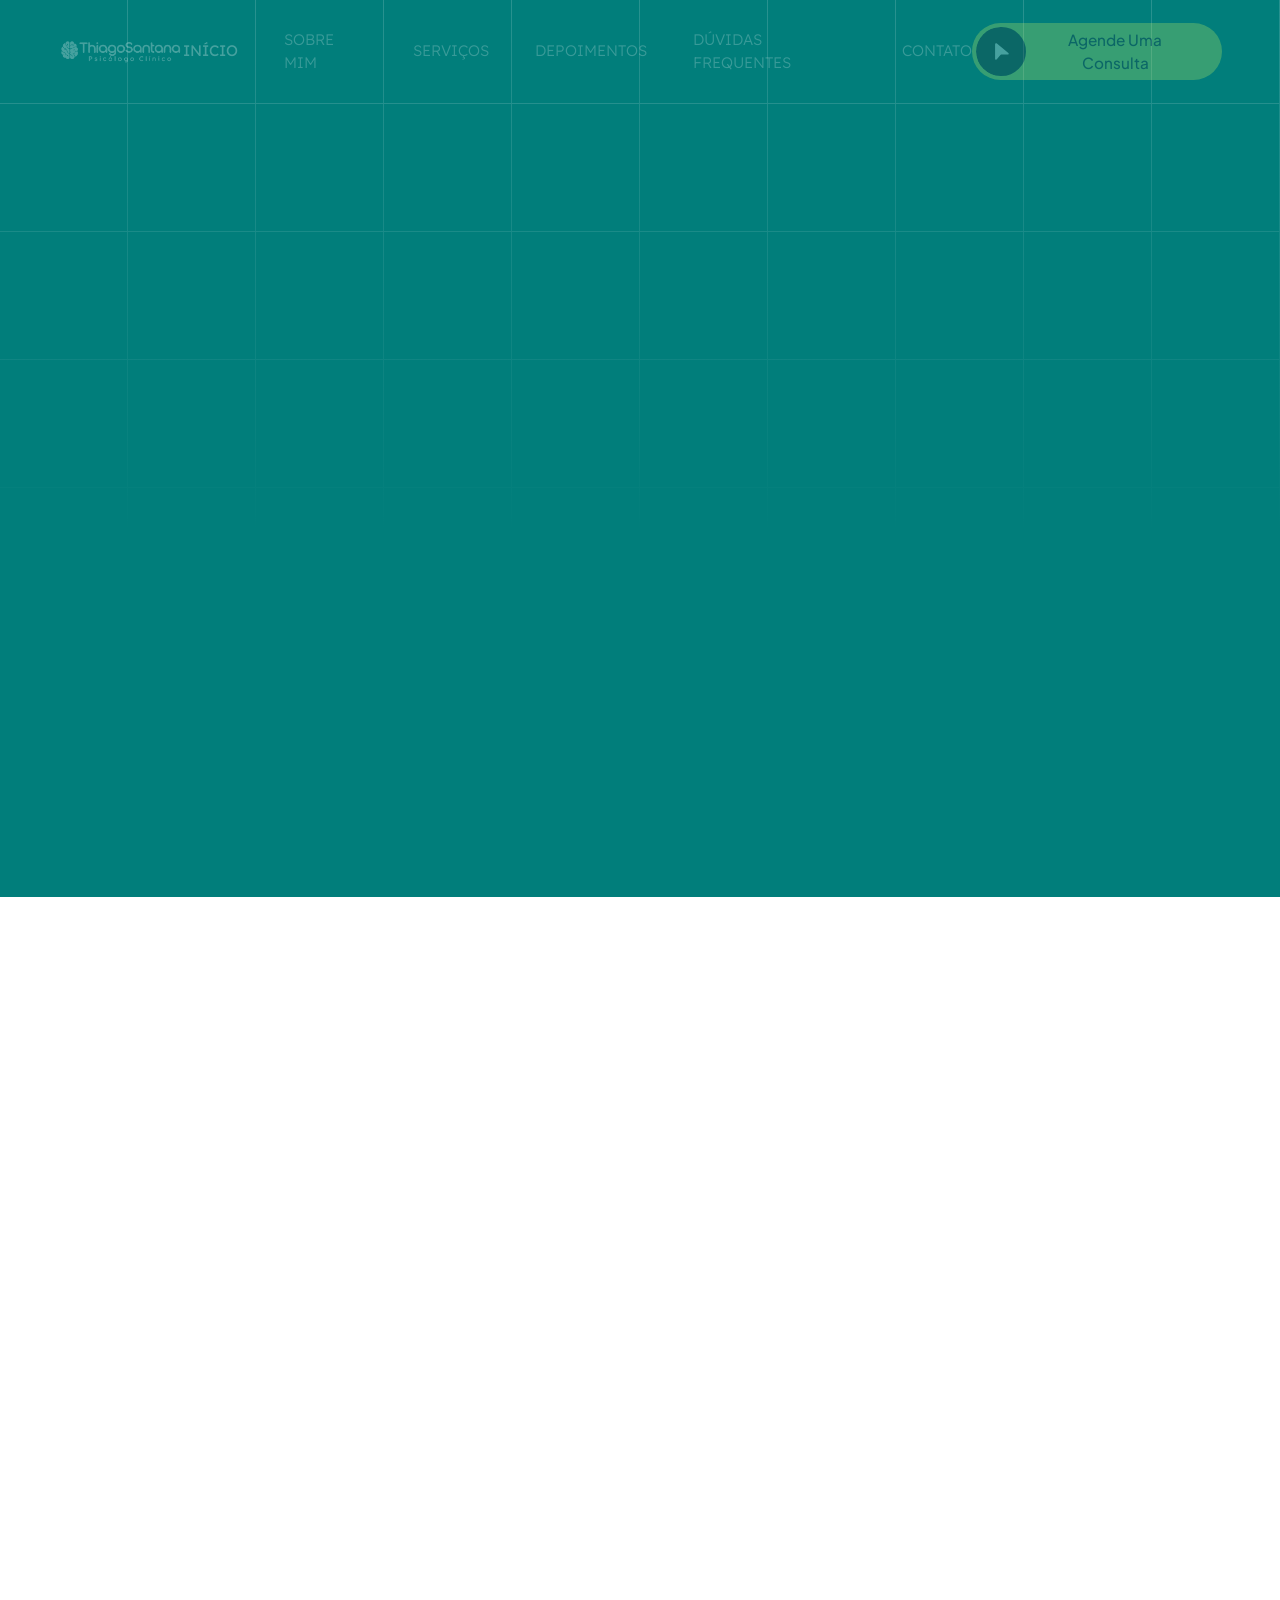
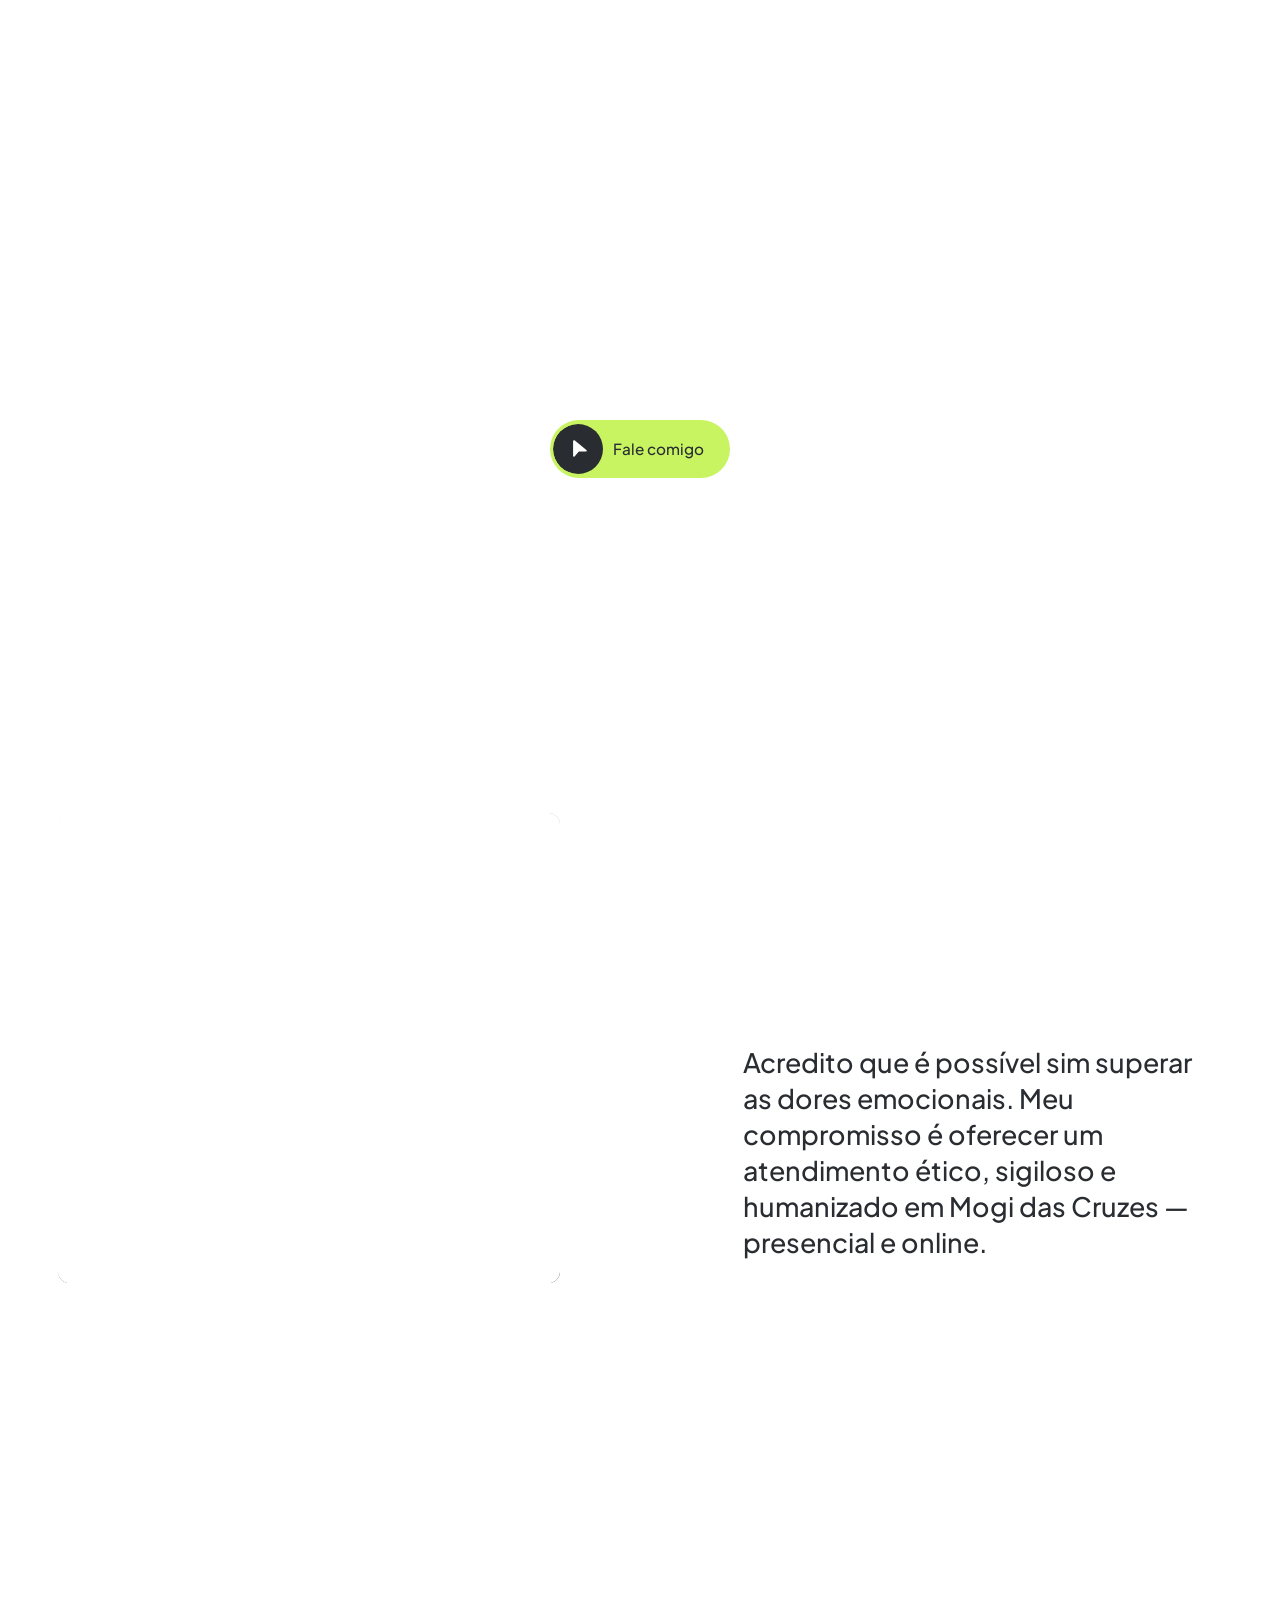
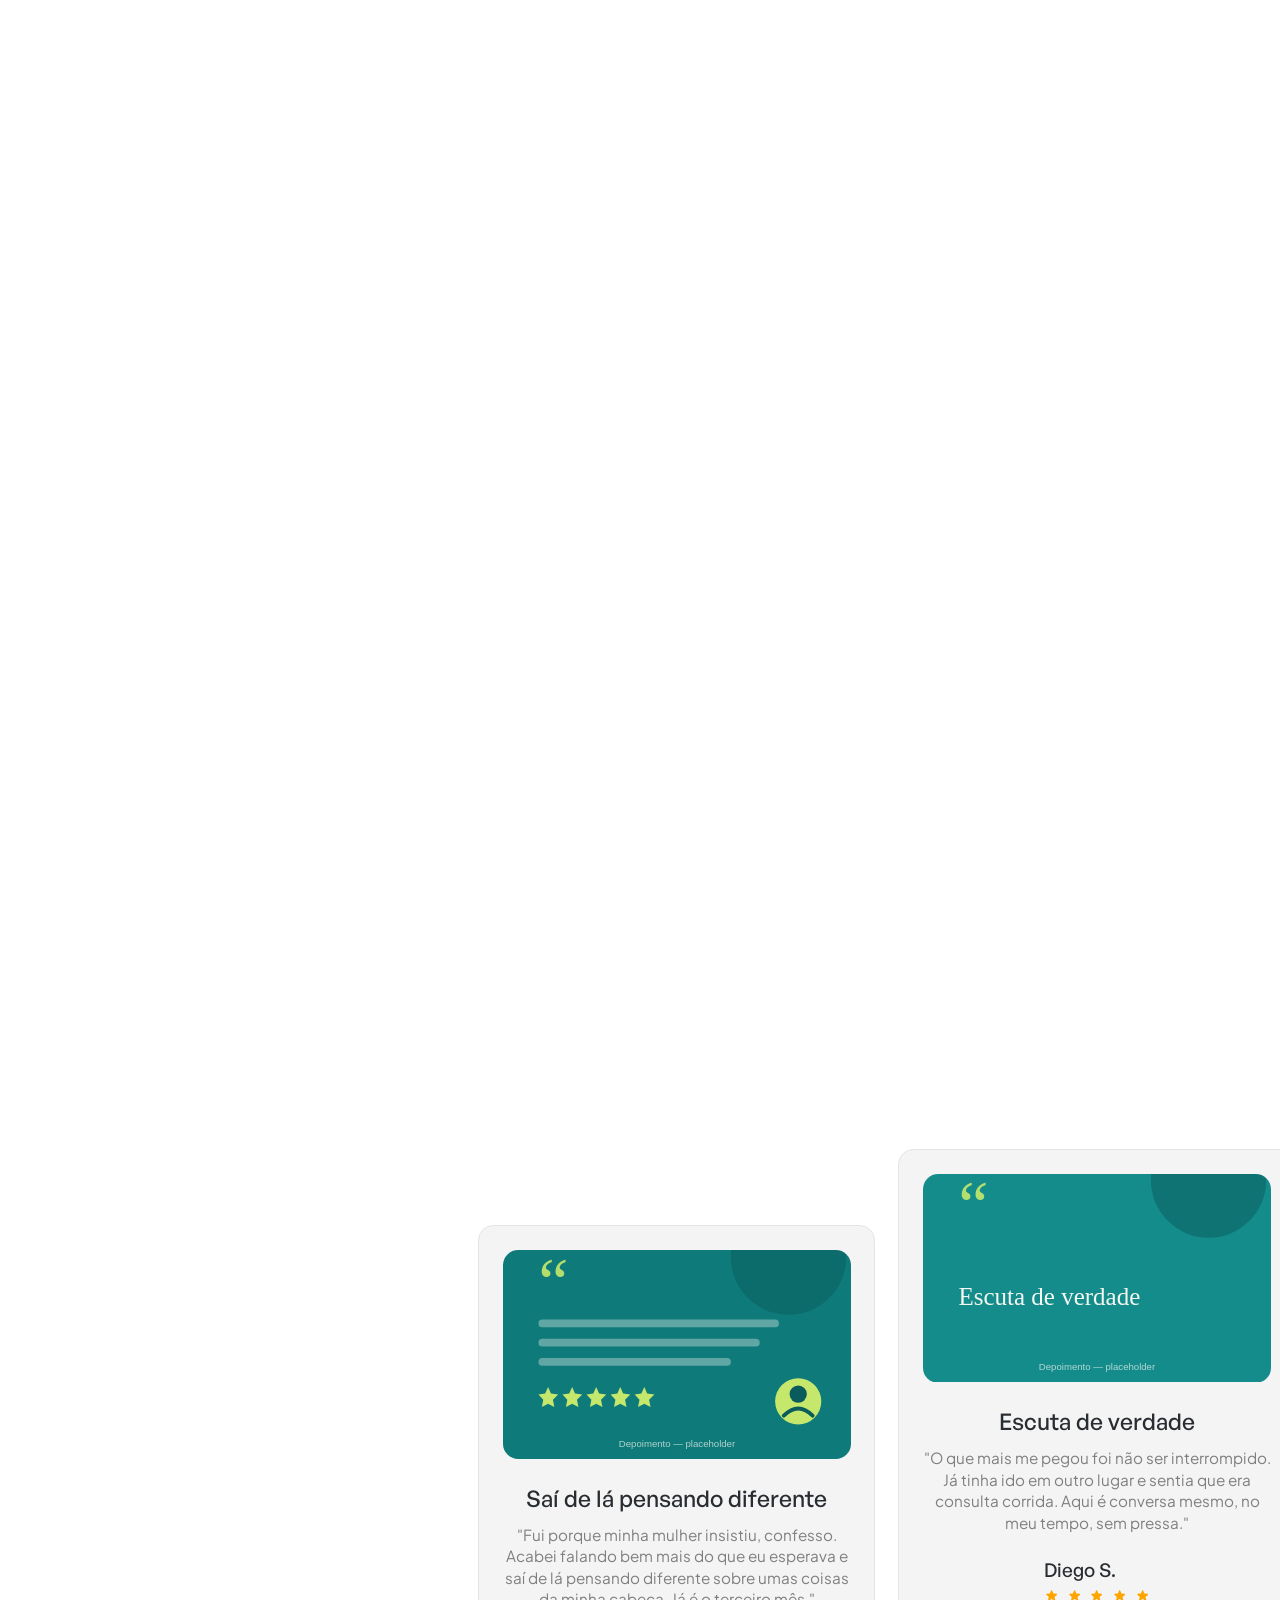
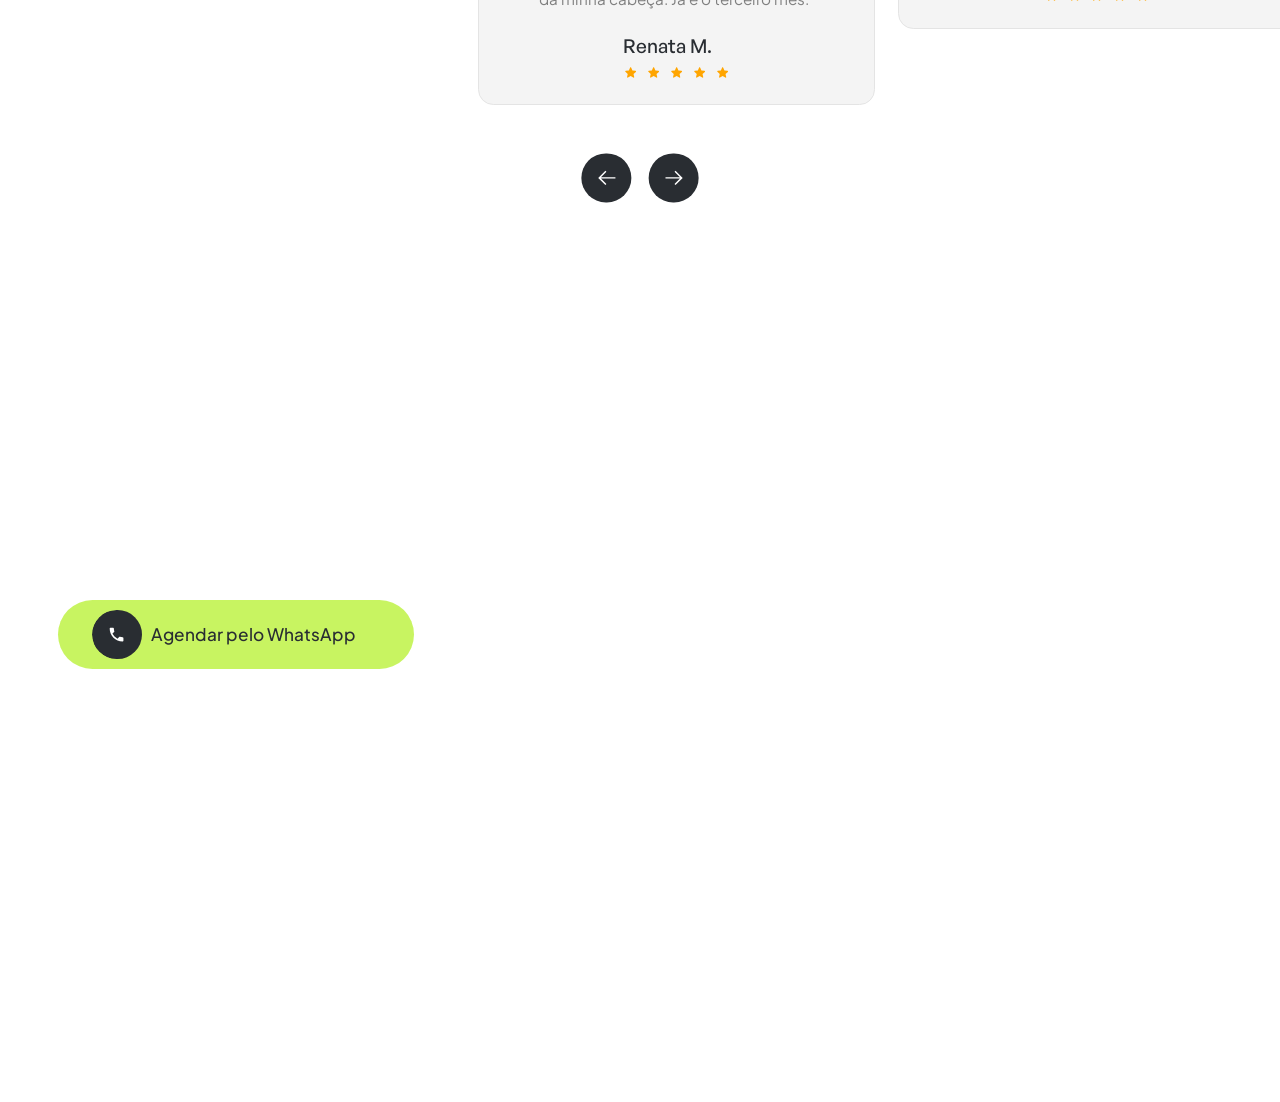
==== commit 352f7986: "feat: refina layout e componentes da home" ====
--- a/index.html
+++ b/index.html
@@ -1,4 +1,4 @@
-<!DOCTYPE html><!-- This site was created in Webflow. https://webflow.com --><!-- Last Published: Tue Apr 21 2026 16:37:17 GMT+0000 (Coordinated Universal Time) --><html data-wf-page="66ce711d2f854c3aeb89178a" data-wf-site="66ce711d2f854c3aeb891793" lang="pt-BR"><head><meta charset="utf-8"/><title>Santana Psicologia — Thiago Santana | Psicólogo em Mogi das Cruzes</title><meta content="Thiago Santana, psicólogo em Mogi das Cruzes. Psicoterapia, terapia de casais e famílias. Atendimento presencial e online. CRP 06/140539." name="description"/><meta content="Santana Psicologia — Psicólogo em Mogi das Cruzes" property="og:title"/><meta content="Psicoterapia, terapia de casais e famílias com Thiago Santana. Atendimento presencial e online em Mogi das Cruzes." property="og:description"/><meta content="img/66e27e79f60a69a30c203514_Ophen%20GraphSerenium.png" property="og:image"/><meta content="Santana Psicologia — Psicólogo em Mogi das Cruzes" name="twitter:title"/><meta content="Psicoterapia, terapia de casais e famílias com Thiago Santana. Atendimento presencial e online em Mogi das Cruzes." name="twitter:description"/><meta content="img/66e27e79f60a69a30c203514_Ophen%20GraphSerenium.png" name="twitter:image"/><meta property="og:type" content="website"/><meta content="summary_large_image" name="twitter:card"/><meta content="width=device-width, initial-scale=1" name="viewport"/><meta content="Webflow" name="generator"/><link href="css/handymanpro-template.webflow.shared.a7c15f822.css" rel="stylesheet" type="text/css"/><style>@media (min-width:992px) {html.w-mod-js:not(.w-mod-ix) [data-w-id="0229bae6-9f34-f67c-60ad-e8a99b5d3bcb"] {opacity:0;-webkit-transform:translate3d(0, 15%, 0) scale3d(1, 1, 1) rotateX(0) rotateY(0) rotateZ(0) skew(0, 0);-moz-transform:translate3d(0, 15%, 0) scale3d(1, 1, 1) rotateX(0) rotateY(0) rotateZ(0) skew(0, 0);-ms-transform:translate3d(0, 15%, 0) scale3d(1, 1, 1) rotateX(0) rotateY(0) rotateZ(0) skew(0, 0);transform:translate3d(0, 15%, 0) scale3d(1, 1, 1) rotateX(0) rotateY(0) rotateZ(0) skew(0, 0);}html.w-mod-js:not(.w-mod-ix) [data-w-id="f4f2886c-02a1-299b-acae-12a784084970"] {opacity:0;-webkit-transform:translate3d(0, 15%, 0) scale3d(1, 1, 1) rotateX(0) rotateY(0) rotateZ(0) skew(0, 0);-moz-transform:translate3d(0, 15%, 0) scale3d(1, 1, 1) rotateX(0) rotateY(0) rotateZ(0) skew(0, 0);-ms-transform:translate3d(0, 15%, 0) scale3d(1, 1, 1) rotateX(0) rotateY(0) rotateZ(0) skew(0, 0);transform:translate3d(0, 15%, 0) scale3d(1, 1, 1) rotateX(0) rotateY(0) rotateZ(0) skew(0, 0);}html.w-mod-js:not(.w-mod-ix) [data-w-id="5997aa50-a138-091b-d1c5-130cf467ea5d"] {opacity:0;-webkit-transform:translate3d(0, 15%, 0) scale3d(1, 1, 1) rotateX(0) rotateY(0) rotateZ(0) skew(0, 0);-moz-transform:translate3d(0, 15%, 0) scale3d(1, 1, 1) rotateX(0) rotateY(0) rotateZ(0) skew(0, 0);-ms-transform:translate3d(0, 15%, 0) scale3d(1, 1, 1) rotateX(0) rotateY(0) rotateZ(0) skew(0, 0);transform:translate3d(0, 15%, 0) scale3d(1, 1, 1) rotateX(0) rotateY(0) rotateZ(0) skew(0, 0);}html.w-mod-js:not(.w-mod-ix) [data-w-id="f7850f9f-7521-e1d1-4699-3d2b081f07b8"] {opacity:0;-webkit-transform:translate3d(0, 15%, 0) scale3d(1, 1, 1) rotateX(0) rotateY(0) rotateZ(0) skew(0, 0);-moz-transform:translate3d(0, 15%, 0) scale3d(1, 1, 1) rotateX(0) rotateY(0) rotateZ(0) skew(0, 0);-ms-transform:translate3d(0, 15%, 0) scale3d(1, 1, 1) rotateX(0) rotateY(0) rotateZ(0) skew(0, 0);transform:translate3d(0, 15%, 0) scale3d(1, 1, 1) rotateX(0) rotateY(0) rotateZ(0) skew(0, 0);}}@media (max-width:991px) and (min-width:768px) {html.w-mod-js:not(.w-mod-ix) [data-w-id="0229bae6-9f34-f67c-60ad-e8a99b5d3bcb"] {opacity:0;-webkit-transform:translate3d(0, 15%, 0) scale3d(1, 1, 1) rotateX(0) rotateY(0) rotateZ(0) skew(0, 0);-moz-transform:translate3d(0, 15%, 0) scale3d(1, 1, 1) rotateX(0) rotateY(0) rotateZ(0) skew(0, 0);-ms-transform:translate3d(0, 15%, 0) scale3d(1, 1, 1) rotateX(0) rotateY(0) rotateZ(0) skew(0, 0);transform:translate3d(0, 15%, 0) scale3d(1, 1, 1) rotateX(0) rotateY(0) rotateZ(0) skew(0, 0);}html.w-mod-js:not(.w-mod-ix) [data-w-id="f4f2886c-02a1-299b-acae-12a784084970"] {opacity:0;-webkit-transform:translate3d(0, 15%, 0) scale3d(1, 1, 1) rotateX(0) rotateY(0) rotateZ(0) skew(0, 0);-moz-transform:translate3d(0, 15%, 0) scale3d(1, 1, 1) rotateX(0) rotateY(0) rotateZ(0) skew(0, 0);-ms-transform:translate3d(0, 15%, 0) scale3d(1, 1, 1) rotateX(0) rotateY(0) rotateZ(0) skew(0, 0);transform:translate3d(0, 15%, 0) scale3d(1, 1, 1) rotateX(0) rotateY(0) rotateZ(0) skew(0, 0);}}</style><link href="fonts/google-fonts.css" rel="stylesheet"><script type="text/javascript">!function(o,c){var n=c.documentElement,t=" w-mod-";n.className+=t+"js",("ontouchstart"in o||o.DocumentTouch&&c instanceof DocumentTouch)&&(n.className+=t+"touch")}(window,document);</script><link href="img/665a4535765980c07e93225b_Group%202942.png" rel="shortcut icon" type="image/x-icon"/><link href="img/665a45115482c06bb38d0091_Group%202940.png" rel="apple-touch-icon"/><script type="text/javascript">window.__WEBFLOW_CURRENCY_SETTINGS = {"currencyCode":"USD","symbol":"$","decimal":".","fractionDigits":2,"group":",","template":"{{wf {\"path\":\"symbol\",\"type\":\"PlainText\"} }} {{wf {\"path\":\"amount\",\"type\":\"CommercePrice\"} }} {{wf {\"path\":\"currencyCode\",\"type\":\"PlainText\"} }}","hideDecimalForWholeNumbers":false};</script></head><body><div class="page-wrapper"><div class="global-styles w-embed"><style>
+<!DOCTYPE html><!-- This site was created in Webflow. https://webflow.com --><!-- Last Published: Tue Apr 21 2026 16:37:17 GMT+0000 (Coordinated Universal Time) --><html data-wf-page="66ce711d2f854c3aeb89178a" data-wf-site="66ce711d2f854c3aeb891793" lang="pt-BR"><head><meta charset="utf-8"/><title>Santana Psicologia — Thiago Santana | Psicólogo em Mogi das Cruzes</title><meta content="Thiago Santana, psicólogo em Mogi das Cruzes. Psicoterapia, terapia de casais e famílias. Atendimento presencial e online. CRP 06/140539." name="description"/><meta content="Santana Psicologia — Psicólogo em Mogi das Cruzes" property="og:title"/><meta content="Psicoterapia, terapia de casais e famílias com Thiago Santana. Atendimento presencial e online em Mogi das Cruzes." property="og:description"/><meta content="img/66e27e79f60a69a30c203514_Ophen%20GraphSerenium.png" property="og:image"/><meta content="Santana Psicologia — Psicólogo em Mogi das Cruzes" name="twitter:title"/><meta content="Psicoterapia, terapia de casais e famílias com Thiago Santana. Atendimento presencial e online em Mogi das Cruzes." name="twitter:description"/><meta content="img/66e27e79f60a69a30c203514_Ophen%20GraphSerenium.png" name="twitter:image"/><meta property="og:type" content="website"/><meta content="summary_large_image" name="twitter:card"/><meta content="width=device-width, initial-scale=1" name="viewport"/><meta content="Webflow" name="generator"/><link href="css/handymanpro-template.webflow.shared.a7c15f822.css" rel="stylesheet" type="text/css"/><style>@media (min-width:992px) {html.w-mod-js:not(.w-mod-ix) [data-w-id="0229bae6-9f34-f67c-60ad-e8a99b5d3bcb"] {opacity:0;-webkit-transform:translate3d(0, 15%, 0) scale3d(1, 1, 1) rotateX(0) rotateY(0) rotateZ(0) skew(0, 0);-moz-transform:translate3d(0, 15%, 0) scale3d(1, 1, 1) rotateX(0) rotateY(0) rotateZ(0) skew(0, 0);-ms-transform:translate3d(0, 15%, 0) scale3d(1, 1, 1) rotateX(0) rotateY(0) rotateZ(0) skew(0, 0);transform:translate3d(0, 15%, 0) scale3d(1, 1, 1) rotateX(0) rotateY(0) rotateZ(0) skew(0, 0);}html.w-mod-js:not(.w-mod-ix) [data-w-id="f4f2886c-02a1-299b-acae-12a784084970"] {opacity:0;-webkit-transform:translate3d(0, 15%, 0) scale3d(1, 1, 1) rotateX(0) rotateY(0) rotateZ(0) skew(0, 0);-moz-transform:translate3d(0, 15%, 0) scale3d(1, 1, 1) rotateX(0) rotateY(0) rotateZ(0) skew(0, 0);-ms-transform:translate3d(0, 15%, 0) scale3d(1, 1, 1) rotateX(0) rotateY(0) rotateZ(0) skew(0, 0);transform:translate3d(0, 15%, 0) scale3d(1, 1, 1) rotateX(0) rotateY(0) rotateZ(0) skew(0, 0);}html.w-mod-js:not(.w-mod-ix) [data-w-id="5997aa50-a138-091b-d1c5-130cf467ea5d"] {opacity:0;-webkit-transform:translate3d(0, 15%, 0) scale3d(1, 1, 1) rotateX(0) rotateY(0) rotateZ(0) skew(0, 0);-moz-transform:translate3d(0, 15%, 0) scale3d(1, 1, 1) rotateX(0) rotateY(0) rotateZ(0) skew(0, 0);-ms-transform:translate3d(0, 15%, 0) scale3d(1, 1, 1) rotateX(0) rotateY(0) rotateZ(0) skew(0, 0);transform:translate3d(0, 15%, 0) scale3d(1, 1, 1) rotateX(0) rotateY(0) rotateZ(0) skew(0, 0);}html.w-mod-js:not(.w-mod-ix) [data-w-id="f7850f9f-7521-e1d1-4699-3d2b081f07b8"] {opacity:0;-webkit-transform:translate3d(0, 15%, 0) scale3d(1, 1, 1) rotateX(0) rotateY(0) rotateZ(0) skew(0, 0);-moz-transform:translate3d(0, 15%, 0) scale3d(1, 1, 1) rotateX(0) rotateY(0) rotateZ(0) skew(0, 0);-ms-transform:translate3d(0, 15%, 0) scale3d(1, 1, 1) rotateX(0) rotateY(0) rotateZ(0) skew(0, 0);transform:translate3d(0, 15%, 0) scale3d(1, 1, 1) rotateX(0) rotateY(0) rotateZ(0) skew(0, 0);}}@media (max-width:991px) and (min-width:768px) {html.w-mod-js:not(.w-mod-ix) [data-w-id="0229bae6-9f34-f67c-60ad-e8a99b5d3bcb"] {opacity:0;-webkit-transform:translate3d(0, 15%, 0) scale3d(1, 1, 1) rotateX(0) rotateY(0) rotateZ(0) skew(0, 0);-moz-transform:translate3d(0, 15%, 0) scale3d(1, 1, 1) rotateX(0) rotateY(0) rotateZ(0) skew(0, 0);-ms-transform:translate3d(0, 15%, 0) scale3d(1, 1, 1) rotateX(0) rotateY(0) rotateZ(0) skew(0, 0);transform:translate3d(0, 15%, 0) scale3d(1, 1, 1) rotateX(0) rotateY(0) rotateZ(0) skew(0, 0);}html.w-mod-js:not(.w-mod-ix) [data-w-id="f4f2886c-02a1-299b-acae-12a784084970"] {opacity:0;-webkit-transform:translate3d(0, 15%, 0) scale3d(1, 1, 1) rotateX(0) rotateY(0) rotateZ(0) skew(0, 0);-moz-transform:translate3d(0, 15%, 0) scale3d(1, 1, 1) rotateX(0) rotateY(0) rotateZ(0) skew(0, 0);-ms-transform:translate3d(0, 15%, 0) scale3d(1, 1, 1) rotateX(0) rotateY(0) rotateZ(0) skew(0, 0);transform:translate3d(0, 15%, 0) scale3d(1, 1, 1) rotateX(0) rotateY(0) rotateZ(0) skew(0, 0);}}</style><link href="fonts/google-fonts.css" rel="stylesheet"><script type="text/javascript">!function(o,c){var n=c.documentElement,t=" w-mod-";n.className+=t+"js",("ontouchstart"in o||o.DocumentTouch&&c instanceof DocumentTouch)&&(n.className+=t+"touch")}(window,document);</script><link href="img/logo/favicon.png" rel="icon" type="image/png"/><link href="img/logo/favicon.png" rel="apple-touch-icon" type="image/png"/><script type="text/javascript">window.__WEBFLOW_CURRENCY_SETTINGS = {"currencyCode":"USD","symbol":"$","decimal":".","fractionDigits":2,"group":",","template":"{{wf {\"path\":\"symbol\",\"type\":\"PlainText\"} }} {{wf {\"path\":\"amount\",\"type\":\"CommercePrice\"} }} {{wf {\"path\":\"currencyCode\",\"type\":\"PlainText\"} }}","hideDecimalForWholeNumbers":false};</script></head><body><div class="page-wrapper"><div class="global-styles w-embed"><style>
 
 /* CSS Fluid Responsive */
 
@@ -97,7 +97,28 @@
         display: none !important;
     }
 }
-  @media screen and (max-width: 767px) {
+/* Ícones inline (Lucide) ao lado de termos/frases */
+.icon-inline {
+  width: 1em;
+  height: 1em;
+  flex: none;
+}
+
+.has-icon {
+  display: flex;
+  align-items: center;
+  gap: .5rem;
+}
+
+.has-icon.is-center {
+  justify-content: center;
+}
+
+.has-icon.is-end {
+  justify-content: flex-end;
+}
+
+@media screen and (max-width: 767px) {
     .hide-mobile-landscape{
       display: none !important;
     }
@@ -200,6 +221,173 @@
   scrollbar-width: none;  /* Firefox */
 }
 
-
-
-</style></div><main class="main-wrapper"><header id="home" class="section_hero"><div data-w-id="d197ef62-0d7c-23fd-eca2-feea1d32d3bd" data-animation="default" data-collapse="medium" data-duration="400" data-easing="ease" data-easing2="ease" role="banner" class="nav_component w-nav"><div class="padding-global is-navbar"><div class="container-large"><div class="navbar_content"><a href="#" class="navbar_logo-link w-nav-brand"><img loading="lazy" src="img/logo-santana.svg" alt="Santana Psicologia" class="navbar_logo"/></a><div class="nav_wrap"><nav role="navigation" class="nav_mobile w-nav-menu"><div class="navbar_list"><a href="#home" class="nav_links w-nav-link">INÍCIO</a><a href="#about" class="nav_links w-nav-link">SOBRE MIM</a><a href="#services" class="nav_links w-nav-link">SERVIÇOS</a><a href="#testimonial" class="nav_links w-nav-link">DEPOIMENTOS</a><a href="#team" class="nav_links w-nav-link">BLOG</a><a href="#contact" class="nav_links w-nav-link">CONTATO</a></div></nav></div><div class="nav_buttons-wrap"><div class="login-wrap hide-mobile-landscape"><a data-w-id="625020e8-f452-cbb8-caff-3fda3c5c21ae" href="#" class="button is-icon w-inline-block"><div class="button_wrap"><div class="button_icon-wrap"><svg xmlns="http://www.w3.org/2000/svg" width="100%" viewBox="0 0 20 20" fill="none" class="icon-1x1-medium is-mobile"><path d="M4.28564 2.57443C4.28564 1.613 5.39993 1.08157 6.14779 1.68657L18.2049 11.4501C18.9321 12.0387 18.5156 13.2144 17.5799 13.2144H10.8821C10.6426 13.2145 10.4061 13.268 10.1899 13.3712C9.97377 13.4744 9.78342 13.6246 9.63279 13.8109L6.0885 18.1923C5.48707 18.9359 4.28564 18.5109 4.28564 17.5544V2.57443Z" fill="currentColor"></path></svg></div><div class="z-index-2"><div data-w-id="625020e8-f452-cbb8-caff-3fda3c5c21b2">Agende Uma Consulta</div></div><div class="button_bg"></div></div></a></div><div class="menu-button w-nav-button"><div class="nav-button_component"><div class="nav-button_line is-first"></div><div class="nav-button_line is-second"></div><div class="nav-button_line is-third"></div></div><div class="hide w-icon-nav-menu"></div></div></div></div></div></div></div><div class="padding-global"><div class="container-large"><div class="hero_wrap"><div class="hero_content"><div class="hero_heading"><div data-w-id="1230b924-f57d-5dcd-aae0-dd8fe5c020b5" style="opacity:0;-webkit-transform:translate3d(0, 15%, 0) scale3d(1, 1, 1) rotateX(0) rotateY(0) rotateZ(0) skew(0, 0);-moz-transform:translate3d(0, 15%, 0) scale3d(1, 1, 1) rotateX(0) rotateY(0) rotateZ(0) skew(0, 0);-ms-transform:translate3d(0, 15%, 0) scale3d(1, 1, 1) rotateX(0) rotateY(0) rotateZ(0) skew(0, 0);transform:translate3d(0, 15%, 0) scale3d(1, 1, 1) rotateX(0) rotateY(0) rotateZ(0) skew(0, 0)" class="hero-tag_component"><div class="hero-tag_icon-wrap"><svg xmlns="http://www.w3.org/2000/svg" width="100%" viewBox="0 0 16 16" fill="none" class="icon-1x1-small"><path d="M14.4466 12.1135L11.2999 8.96682C10.9799 8.64682 10.6399 8.57349 10.2466 8.57349L8.55322 10.2668C8.55322 10.6602 8.62656 11.0068 8.94656 11.3202L12.0932 14.4668C12.3532 14.7268 12.7732 14.7268 13.0332 14.4668L14.4466 13.0535C14.5084 12.9918 14.5574 12.9186 14.5908 12.8379C14.6243 12.7573 14.6415 12.6708 14.6415 12.5835C14.6415 12.4962 14.6243 12.4097 14.5908 12.3291C14.5574 12.2484 14.5084 12.1752 14.4466 12.1135Z" fill="currentColor"></path><path d="M11.0865 6.32671C11.3465 6.58671 11.7665 6.58671 12.0265 6.32671L12.4998 5.85338L13.9132 7.26671C14.2877 6.89171 14.4981 6.38338 14.4981 5.85338C14.4981 5.32338 14.2877 4.81505 13.9132 4.44004L12.0265 2.55338C11.9648 2.49158 11.8916 2.44254 11.8109 2.40909C11.7303 2.37564 11.6438 2.35842 11.5565 2.35842C11.4692 2.35842 11.3827 2.37564 11.3021 2.40909C11.2214 2.44254 11.1482 2.49158 11.0865 2.55338L10.6132 3.02671V1.33338C10.6132 0.920045 10.1065 0.700045 9.80651 1.00004L8.11317 2.69338C7.81317 2.99338 8.03317 3.50004 8.44651 3.50004H10.1398L9.6665 3.97338C9.6047 4.03505 9.55567 4.10831 9.52222 4.18896C9.48876 4.26961 9.47154 4.35607 9.47154 4.44338C9.47154 4.53069 9.48876 4.61715 9.52222 4.69779C9.55567 4.77844 9.6047 4.8517 9.6665 4.91338L9.89984 5.14671L7.97317 7.07338L5.23317 4.32004V3.65338C5.23317 3.47338 5.15984 3.30671 5.03984 3.18004L3.69317 1.82671C3.6315 1.76491 3.55824 1.71588 3.47759 1.68242C3.39694 1.64897 3.31048 1.63175 3.22317 1.63175C3.13586 1.63175 3.0494 1.64897 2.96876 1.68242C2.88811 1.71588 2.81485 1.76491 2.75317 1.82671L1.80651 2.77338C1.7447 2.83505 1.69567 2.90831 1.66222 2.98896C1.62876 3.06961 1.61154 3.15607 1.61154 3.24338C1.61154 3.33069 1.62876 3.41715 1.66222 3.49779C1.69567 3.57844 1.7447 3.6517 1.80651 3.71338L3.15317 5.06671C3.27984 5.19338 3.44651 5.26004 3.62651 5.26004H4.29317L7.04651 8.01338L6.47984 8.58004H5.61317C5.25984 8.58004 4.91984 8.72004 4.67317 8.97338L1.52651 12.12C1.4647 12.1817 1.41567 12.255 1.38222 12.3356C1.34876 12.4163 1.33154 12.5027 1.33154 12.59C1.33154 12.6774 1.34876 12.7638 1.38222 12.8445C1.41567 12.9251 1.4647 12.9984 1.52651 13.06L2.93984 14.4734C3.19984 14.7334 3.61984 14.7334 3.87984 14.4734L7.02651 11.3267C7.27984 11.0734 7.41984 10.74 7.41984 10.3867V9.52671L10.8532 6.09338L11.0865 6.32671Z" fill="currentColor"></path></svg></div><div class="text-sm">Psicólogo em Mogi das Cruzes</div></div><h1 data-w-id="42d4c960-dd7a-9a20-f749-b82dace96f3e" style="opacity:0;-webkit-transform:translate3d(0, 15%, 0) scale3d(1, 1, 1) rotateX(0) rotateY(0) rotateZ(0) skew(0, 0);-moz-transform:translate3d(0, 15%, 0) scale3d(1, 1, 1) rotateX(0) rotateY(0) rotateZ(0) skew(0, 0);-ms-transform:translate3d(0, 15%, 0) scale3d(1, 1, 1) rotateX(0) rotateY(0) rotateZ(0) skew(0, 0);transform:translate3d(0, 15%, 0) scale3d(1, 1, 1) rotateX(0) rotateY(0) rotateZ(0) skew(0, 0)" class="hero-display">Não deixe sua <span class="text-style-italic text-color-alternate">saúde mental</span> para depois.</h1><div data-w-id="5888cd50-cb74-e200-8c9f-5633f2db2604" style="opacity:0;-webkit-transform:translate3d(0, 15%, 0) scale3d(1, 1, 1) rotateX(0) rotateY(0) rotateZ(0) skew(0, 0);-moz-transform:translate3d(0, 15%, 0) scale3d(1, 1, 1) rotateX(0) rotateY(0) rotateZ(0) skew(0, 0);-ms-transform:translate3d(0, 15%, 0) scale3d(1, 1, 1) rotateX(0) rotateY(0) rotateZ(0) skew(0, 0);transform:translate3d(0, 15%, 0) scale3d(1, 1, 1) rotateX(0) rotateY(0) rotateZ(0) skew(0, 0)" class="description is-hero"><div class="text-base">Fale com Thiago Santana, Psicólogo em Mogi das Cruzes.<br/>Porque você é a pessoa mais importante da sua vida.</div></div></div><div data-w-id="bac20425-6604-cd34-4728-c3e3e17c86bf" style="opacity:0;-webkit-transform:translate3d(0, 15%, 0) scale3d(1, 1, 1) rotateX(0) rotateY(0) rotateZ(0) skew(0, 0);-moz-transform:translate3d(0, 15%, 0) scale3d(1, 1, 1) rotateX(0) rotateY(0) rotateZ(0) skew(0, 0);-ms-transform:translate3d(0, 15%, 0) scale3d(1, 1, 1) rotateX(0) rotateY(0) rotateZ(0) skew(0, 0);transform:translate3d(0, 15%, 0) scale3d(1, 1, 1) rotateX(0) rotateY(0) rotateZ(0) skew(0, 0)"><a data-w-id="625020e8-f452-cbb8-caff-3fda3c5c21ae" href="#contact" class="button is-icon w-inline-block"><div class="button_wrap"><div class="button_icon-wrap"><svg xmlns="http://www.w3.org/2000/svg" width="100%" viewBox="0 0 20 20" fill="none" class="icon-1x1-medium is-mobile"><path d="M4.28564 2.57443C4.28564 1.613 5.39993 1.08157 6.14779 1.68657L18.2049 11.4501C18.9321 12.0387 18.5156 13.2144 17.5799 13.2144H10.8821C10.6426 13.2145 10.4061 13.268 10.1899 13.3712C9.97377 13.4744 9.78342 13.6246 9.63279 13.8109L6.0885 18.1923C5.48707 18.9359 4.28564 18.5109 4.28564 17.5544V2.57443Z" fill="currentColor"></path></svg></div><div class="z-index-2"><div data-w-id="625020e8-f452-cbb8-caff-3fda3c5c21b2">QUERO CUIDAR DA MINHA SAÚDE MENTAL!</div></div><div class="button_bg"></div></div></a></div></div><div data-w-id="0ca18431-7e9f-5fa2-9ab9-e33da5f6e032" style="opacity:0;-webkit-transform:translate3d(0, 15%, 0) scale3d(1, 1, 1) rotateX(0) rotateY(0) rotateZ(0) skew(0, 0);-moz-transform:translate3d(0, 15%, 0) scale3d(1, 1, 1) rotateX(0) rotateY(0) rotateZ(0) skew(0, 0);-ms-transform:translate3d(0, 15%, 0) scale3d(1, 1, 1) rotateX(0) rotateY(0) rotateZ(0) skew(0, 0);transform:translate3d(0, 15%, 0) scale3d(1, 1, 1) rotateX(0) rotateY(0) rotateZ(0) skew(0, 0)" class="hero_visual"><div class="hero_visual-image"><img src="img/placeholder-hero.svg" loading="lazy" alt="Thiago Santana, psicólogo em Mogi das Cruzes — foto de perfil" class="image"/><div data-w-id="ddc67b7e-cf10-1770-1b3c-0dc45950dab7" style="opacity:0;-webkit-transform:translate3d(0, 15%, 0) scale3d(1, 1, 1) rotateX(0) rotateY(0) rotateZ(0) skew(0, 0);-moz-transform:translate3d(0, 15%, 0) scale3d(1, 1, 1) rotateX(0) rotateY(0) rotateZ(0) skew(0, 0);-ms-transform:translate3d(0, 15%, 0) scale3d(1, 1, 1) rotateX(0) rotateY(0) rotateZ(0) skew(0, 0);transform:translate3d(0, 15%, 0) scale3d(1, 1, 1) rotateX(0) rotateY(0) rotateZ(0) skew(0, 0)" class="card_component"><div class="card_content"><div data-w-id="0a981473-2351-8e16-1fec-cbd10f5ac809" style="opacity:0;-webkit-transform:translate3d(0, 15%, 0) scale3d(1, 1, 1) rotateX(0) rotateY(0) rotateZ(0) skew(0, 0);-moz-transform:translate3d(0, 15%, 0) scale3d(1, 1, 1) rotateX(0) rotateY(0) rotateZ(0) skew(0, 0);-ms-transform:translate3d(0, 15%, 0) scale3d(1, 1, 1) rotateX(0) rotateY(0) rotateZ(0) skew(0, 0);transform:translate3d(0, 15%, 0) scale3d(1, 1, 1) rotateX(0) rotateY(0) rotateZ(0) skew(0, 0)" class="card_tag"><div class="card_tag-icon_wrap"><svg xmlns="http://www.w3.org/2000/svg" width="100%" viewBox="0 0 16 16" fill="none" class="icon-1x1-small"><path d="M8.00005 11.5133L10.7667 13.1866C11.2734 13.4933 11.8934 13.0399 11.76 12.4666L11.0267 9.31992L13.4734 7.19993C13.92 6.81326 13.68 6.07993 13.0934 6.03326L9.87338 5.75993L8.61338 2.78659C8.38671 2.24659 7.61338 2.24659 7.38671 2.78659L6.12671 5.75326L2.90672 6.02659C2.32005 6.07326 2.08005 6.80659 2.52672 7.19326L4.97338 9.31326L4.24005 12.4599C4.10672 13.0333 4.72671 13.4866 5.23338 13.1799L8.00005 11.5133Z" fill="currentColor"></path></svg></div><div>Presencial e Online</div></div><div data-w-id="c090b951-d655-d7c4-3f28-cf534269c62e" style="opacity:0;-webkit-transform:translate3d(0, 15%, 0) scale3d(1, 1, 1) rotateX(0) rotateY(0) rotateZ(0) skew(0, 0);-moz-transform:translate3d(0, 15%, 0) scale3d(1, 1, 1) rotateX(0) rotateY(0) rotateZ(0) skew(0, 0);-ms-transform:translate3d(0, 15%, 0) scale3d(1, 1, 1) rotateX(0) rotateY(0) rotateZ(0) skew(0, 0);transform:translate3d(0, 15%, 0) scale3d(1, 1, 1) rotateX(0) rotateY(0) rotateZ(0) skew(0, 0)" class="text-2xl text-weight-medium">Mogi das Cruzes</div><a data-w-id="e7d04e56-e77c-c645-e89a-efe9a9c697ca" style="opacity:0;-webkit-transform:translate3d(0, 15%, 0) scale3d(1, 1, 1) rotateX(0) rotateY(0) rotateZ(0) skew(0, 0);-moz-transform:translate3d(0, 15%, 0) scale3d(1, 1, 1) rotateX(0) rotateY(0) rotateZ(0) skew(0, 0);-ms-transform:translate3d(0, 15%, 0) scale3d(1, 1, 1) rotateX(0) rotateY(0) rotateZ(0) skew(0, 0);transform:translate3d(0, 15%, 0) scale3d(1, 1, 1) rotateX(0) rotateY(0) rotateZ(0) skew(0, 0)" href="#services" class="link">SAIBA MAIS</a></div><div data-w-id="f6b1b484-277c-e146-2166-73d7e3665af4" style="opacity:0;-webkit-transform:translate3d(0, 15%, 0) scale3d(1, 1, 1) rotateX(0) rotateY(0) rotateZ(0) skew(0, 0);-moz-transform:translate3d(0, 15%, 0) scale3d(1, 1, 1) rotateX(0) rotateY(0) rotateZ(0) skew(0, 0);-ms-transform:translate3d(0, 15%, 0) scale3d(1, 1, 1) rotateX(0) rotateY(0) rotateZ(0) skew(0, 0);transform:translate3d(0, 15%, 0) scale3d(1, 1, 1) rotateX(0) rotateY(0) rotateZ(0) skew(0, 0)" class="card_visual"><img src="img/placeholder-hero-card.svg" loading="lazy" data-w-id="8e56b1f1-8803-5cce-e2b5-1c785590064d" alt="Ícone presencial e online" class="parallax-image"/></div></div></div></div></div></div></div><div data-w-id="bc0056e8-b3dc-96da-e6e6-3ccf88764bdc" style="opacity:0;-webkit-transform:translate3d(0, 15%, 0) scale3d(1, 1, 1) rotateX(0) rotateY(0) rotateZ(0) skew(0, 0);-moz-transform:translate3d(0, 15%, 0) scale3d(1, 1, 1) rotateX(0) rotateY(0) rotateZ(0) skew(0, 0);-ms-transform:translate3d(0, 15%, 0) scale3d(1, 1, 1) rotateX(0) rotateY(0) rotateZ(0) skew(0, 0);transform:translate3d(0, 15%, 0) scale3d(1, 1, 1) rotateX(0) rotateY(0) rotateZ(0) skew(0, 0)" class="hero_brand"><div class="padding-global"><div class="container-large"><div class="hero_brand-wrap" style="height:auto;flex-direction:column;gap:0.75rem;padding-top:3rem;padding-bottom:3rem"><div class="text-sm" style="letter-spacing:.14em;text-transform:uppercase;opacity:.75">Mogi das Cruzes &middot; Alto Tiet&ecirc; &middot; Presencial e On-line</div><h2 class="text-2xl text-weight-medium align-center" style="margin:0;max-width:52rem">Psicólogo em Mogi das Cruzes com atendimento ético, sigiloso e acolhedor</h2><p class="text-base align-center" style="margin:0;max-width:48rem;opacity:.85">Thiago Santana, psicólogo (CRP 06/140539), especialista em Análise do Comportamento. Psicoterapia, terapia de casais, terapia de famílias e orientação profissional para ansiedade, depressão, autoestima e saúde emocional — com sessões presenciais no centro de Mogi das Cruzes e on-line para toda a região. Agende sua consulta.</p></div></div></div></div></header><section id="services" class="section_service"><div class="padding-global padding-section-medium"><div class="container-large"><div class="service_wrap"><div class="content_top"><div data-w-id="fc621653-38d3-dfb4-bbdf-cee8302b9dc3" class="tag_component"><div class="tag_icon-wrap"><svg xmlns="http://www.w3.org/2000/svg" width="100%" viewBox="0 0 16 16" fill="none" class="icon-1x1-small"><path d="M14.4466 12.1135L11.2999 8.96682C10.9799 8.64682 10.6399 8.57349 10.2466 8.57349L8.55322 10.2668C8.55322 10.6602 8.62656 11.0068 8.94656 11.3202L12.0932 14.4668C12.3532 14.7268 12.7732 14.7268 13.0332 14.4668L14.4466 13.0535C14.5084 12.9918 14.5574 12.9186 14.5908 12.8379C14.6243 12.7573 14.6415 12.6708 14.6415 12.5835C14.6415 12.4962 14.6243 12.4097 14.5908 12.3291C14.5574 12.2484 14.5084 12.1752 14.4466 12.1135Z" fill="currentColor"></path><path d="M11.0865 6.32671C11.3465 6.58671 11.7665 6.58671 12.0265 6.32671L12.4998 5.85338L13.9132 7.26671C14.2877 6.89171 14.4981 6.38338 14.4981 5.85338C14.4981 5.32338 14.2877 4.81505 13.9132 4.44004L12.0265 2.55338C11.9648 2.49158 11.8916 2.44254 11.8109 2.40909C11.7303 2.37564 11.6438 2.35842 11.5565 2.35842C11.4692 2.35842 11.3827 2.37564 11.3021 2.40909C11.2214 2.44254 11.1482 2.49158 11.0865 2.55338L10.6132 3.02671V1.33338C10.6132 0.920045 10.1065 0.700045 9.80651 1.00004L8.11317 2.69338C7.81317 2.99338 8.03317 3.50004 8.44651 3.50004H10.1398L9.6665 3.97338C9.6047 4.03505 9.55567 4.10831 9.52222 4.18896C9.48876 4.26961 9.47154 4.35607 9.47154 4.44338C9.47154 4.53069 9.48876 4.61715 9.52222 4.69779C9.55567 4.77844 9.6047 4.8517 9.6665 4.91338L9.89984 5.14671L7.97317 7.07338L5.23317 4.32004V3.65338C5.23317 3.47338 5.15984 3.30671 5.03984 3.18004L3.69317 1.82671C3.6315 1.76491 3.55824 1.71588 3.47759 1.68242C3.39694 1.64897 3.31048 1.63175 3.22317 1.63175C3.13586 1.63175 3.0494 1.64897 2.96876 1.68242C2.88811 1.71588 2.81485 1.76491 2.75317 1.82671L1.80651 2.77338C1.7447 2.83505 1.69567 2.90831 1.66222 2.98896C1.62876 3.06961 1.61154 3.15607 1.61154 3.24338C1.61154 3.33069 1.62876 3.41715 1.66222 3.49779C1.69567 3.57844 1.7447 3.6517 1.80651 3.71338L3.15317 5.06671C3.27984 5.19338 3.44651 5.26004 3.62651 5.26004H4.29317L7.04651 8.01338L6.47984 8.58004H5.61317C5.25984 8.58004 4.91984 8.72004 4.67317 8.97338L1.52651 12.12C1.4647 12.1817 1.41567 12.255 1.38222 12.3356C1.34876 12.4163 1.33154 12.5027 1.33154 12.59C1.33154 12.6774 1.34876 12.7638 1.38222 12.8445C1.41567 12.9251 1.4647 12.9984 1.52651 13.06L2.93984 14.4734C3.19984 14.7334 3.61984 14.7334 3.87984 14.4734L7.02651 11.3267C7.27984 11.0734 7.41984 10.74 7.41984 10.3867V9.52671L10.8532 6.09338L11.0865 6.32671Z" fill="currentColor"></path></svg></div><div>Serviços em Destaque</div></div><h2 data-w-id="d1dac370-d175-8188-934b-c33deb6f4206" style="opacity:0;-webkit-transform:translate3d(0, 15%, 0) scale3d(1, 1, 1) rotateX(0) rotateY(0) rotateZ(0) skew(0, 0);-moz-transform:translate3d(0, 15%, 0) scale3d(1, 1, 1) rotateX(0) rotateY(0) rotateZ(0) skew(0, 0);-ms-transform:translate3d(0, 15%, 0) scale3d(1, 1, 1) rotateX(0) rotateY(0) rotateZ(0) skew(0, 0);transform:translate3d(0, 15%, 0) scale3d(1, 1, 1) rotateX(0) rotateY(0) rotateZ(0) skew(0, 0)" class="text-6xl text-weight-medium">Cuidado com o que <br/><span class="text-style-italic text-color-tertiary">realmente</span> importa</h2><div data-w-id="4ed179a2-ebcd-8cd3-32e4-02f747f4e4be" style="opacity:0;-webkit-transform:translate3d(0, 15%, 0) scale3d(1, 1, 1) rotateX(0) rotateY(0) rotateZ(0) skew(0, 0);-moz-transform:translate3d(0, 15%, 0) scale3d(1, 1, 1) rotateX(0) rotateY(0) rotateZ(0) skew(0, 0);-ms-transform:translate3d(0, 15%, 0) scale3d(1, 1, 1) rotateX(0) rotateY(0) rotateZ(0) skew(0, 0);transform:translate3d(0, 15%, 0) scale3d(1, 1, 1) rotateX(0) rotateY(0) rotateZ(0) skew(0, 0)" class="content_description"><div class="text-base align-center">Acompanhamento psicológico ético e acolhedor, com foco no que você precisa agora: alívio, clareza e novas formas de lidar com a vida.</div></div></div><div class="service_list-wrap w-dyn-list"><div role="list" class="service_list w-dyn-items"><div id="w-node-e0e919fc-1388-2d8e-d0af-65c80002bbe1-eb89178a" role="listitem" class="service_item w-dyn-item"><a data-w-id="76810f89-982f-187f-d3a5-6e2c378c0fb3" style="opacity:0;-webkit-transform:translate3d(0, 15%, 0) scale3d(1, 1, 1) rotateX(0) rotateY(0) rotateZ(0) skew(0, 0);-moz-transform:translate3d(0, 15%, 0) scale3d(1, 1, 1) rotateX(0) rotateY(0) rotateZ(0) skew(0, 0);-ms-transform:translate3d(0, 15%, 0) scale3d(1, 1, 1) rotateX(0) rotateY(0) rotateZ(0) skew(0, 0);transform:translate3d(0, 15%, 0) scale3d(1, 1, 1) rotateX(0) rotateY(0) rotateZ(0) skew(0, 0)" href="#" class="service_item-card w-inline-block"><div class="service_item-wrap"><div class="service_item-content"><div class="service_item-icon-wrap"><img src="img/icon-psicoterapia.svg" loading="lazy" alt="" class="icon-1x1-large"/></div><div class="service_item-text"><h3 class="service_item-h3">Psicoterapia</h3><div class="text-sm text-color-secondary">Espaço seguro para compreender emoções, padrões e conflitos, com escuta ética e acolhedora. Online ou presencial, no seu ritmo.</div></div></div><div class="text-base text-weight-medium">Saiba mais</div></div></a></div><div id="w-node-e0e919fc-1388-2d8e-d0af-65c80002bbe1-eb89178a" role="listitem" class="service_item w-dyn-item"><a data-w-id="76810f89-982f-187f-d3a5-6e2c378c0fb3" style="opacity:0;-webkit-transform:translate3d(0, 15%, 0) scale3d(1, 1, 1) rotateX(0) rotateY(0) rotateZ(0) skew(0, 0);-moz-transform:translate3d(0, 15%, 0) scale3d(1, 1, 1) rotateX(0) rotateY(0) rotateZ(0) skew(0, 0);-ms-transform:translate3d(0, 15%, 0) scale3d(1, 1, 1) rotateX(0) rotateY(0) rotateZ(0) skew(0, 0);transform:translate3d(0, 15%, 0) scale3d(1, 1, 1) rotateX(0) rotateY(0) rotateZ(0) skew(0, 0)" href="#" class="service_item-card w-inline-block"><div class="service_item-wrap"><div class="service_item-content"><div class="service_item-icon-wrap"><img src="img/icon-familias.svg" loading="lazy" alt="" class="icon-1x1-large"/></div><div class="service_item-text"><h3 class="service_item-h3">Terapia para Famílias</h3><div class="text-sm text-color-secondary">Ajudamos famílias a melhorar a comunicação, fortalecer vínculos e enfrentar crises com orientação profissional e respeito a cada integrante.</div></div></div><div class="text-base text-weight-medium">Saiba mais</div></div></a></div><div id="w-node-e0e919fc-1388-2d8e-d0af-65c80002bbe1-eb89178a" role="listitem" class="service_item w-dyn-item"><a data-w-id="76810f89-982f-187f-d3a5-6e2c378c0fb3" style="opacity:0;-webkit-transform:translate3d(0, 15%, 0) scale3d(1, 1, 1) rotateX(0) rotateY(0) rotateZ(0) skew(0, 0);-moz-transform:translate3d(0, 15%, 0) scale3d(1, 1, 1) rotateX(0) rotateY(0) rotateZ(0) skew(0, 0);-ms-transform:translate3d(0, 15%, 0) scale3d(1, 1, 1) rotateX(0) rotateY(0) rotateZ(0) skew(0, 0);transform:translate3d(0, 15%, 0) scale3d(1, 1, 1) rotateX(0) rotateY(0) rotateZ(0) skew(0, 0)" href="#" class="service_item-card w-inline-block"><div class="service_item-wrap"><div class="service_item-content"><div class="service_item-icon-wrap"><img src="img/icon-casais.svg" loading="lazy" alt="" class="icon-1x1-large"/></div><div class="service_item-text"><h3 class="service_item-h3">Terapia para Casais</h3><div class="text-sm text-color-secondary">Acompanhamento para casais que buscam reconstruir a confiança, renovar a conexão e aprender a lidar com conflitos de forma saudável.</div></div></div><div class="text-base text-weight-medium">Saiba mais</div></div></a></div><div id="w-node-e0e919fc-1388-2d8e-d0af-65c80002bbe1-eb89178a" role="listitem" class="service_item w-dyn-item"><a data-w-id="76810f89-982f-187f-d3a5-6e2c378c0fb3" style="opacity:0;-webkit-transform:translate3d(0, 15%, 0) scale3d(1, 1, 1) rotateX(0) rotateY(0) rotateZ(0) skew(0, 0);-moz-transform:translate3d(0, 15%, 0) scale3d(1, 1, 1) rotateX(0) rotateY(0) rotateZ(0) skew(0, 0);-ms-transform:translate3d(0, 15%, 0) scale3d(1, 1, 1) rotateX(0) rotateY(0) rotateZ(0) skew(0, 0);transform:translate3d(0, 15%, 0) scale3d(1, 1, 1) rotateX(0) rotateY(0) rotateZ(0) skew(0, 0)" href="#" class="service_item-card w-inline-block"><div class="service_item-wrap"><div class="service_item-content"><div class="service_item-icon-wrap"><img src="img/icon-adolescentes.svg" loading="lazy" alt="" class="icon-1x1-large"/></div><div class="service_item-text"><h3 class="service_item-h3">Terapia para Adolescentes</h3><div class="text-sm text-color-secondary">Acolhimento para jovens que enfrentam ansiedade, pressão escolar e dificuldades emocionais, com abordagem leve e respeitosa.</div></div></div><div class="text-base text-weight-medium">Saiba mais</div></div></a></div><div id="w-node-e0e919fc-1388-2d8e-d0af-65c80002bbe1-eb89178a" role="listitem" class="service_item w-dyn-item"><a data-w-id="76810f89-982f-187f-d3a5-6e2c378c0fb3" style="opacity:0;-webkit-transform:translate3d(0, 15%, 0) scale3d(1, 1, 1) rotateX(0) rotateY(0) rotateZ(0) skew(0, 0);-moz-transform:translate3d(0, 15%, 0) scale3d(1, 1, 1) rotateX(0) rotateY(0) rotateZ(0) skew(0, 0);-ms-transform:translate3d(0, 15%, 0) scale3d(1, 1, 1) rotateX(0) rotateY(0) rotateZ(0) skew(0, 0);transform:translate3d(0, 15%, 0) scale3d(1, 1, 1) rotateX(0) rotateY(0) rotateZ(0) skew(0, 0)" href="#" class="service_item-card w-inline-block"><div class="service_item-wrap"><div class="service_item-content"><div class="service_item-icon-wrap"><img src="img/icon-online.svg" loading="lazy" alt="" class="icon-1x1-large"/></div><div class="service_item-text"><h3 class="service_item-h3">Terapia On-line</h3><div class="text-sm text-color-secondary">Sessões por vídeo com a mesma qualidade do presencial. Atenda de onde estiver, com conforto, privacidade e flexibilidade de horários.</div></div></div><div class="text-base text-weight-medium">Saiba mais</div></div></a></div><div id="w-node-e0e919fc-1388-2d8e-d0af-65c80002bbe1-eb89178a" role="listitem" class="service_item w-dyn-item"><a data-w-id="76810f89-982f-187f-d3a5-6e2c378c0fb3" style="opacity:0;-webkit-transform:translate3d(0, 15%, 0) scale3d(1, 1, 1) rotateX(0) rotateY(0) rotateZ(0) skew(0, 0);-moz-transform:translate3d(0, 15%, 0) scale3d(1, 1, 1) rotateX(0) rotateY(0) rotateZ(0) skew(0, 0);-ms-transform:translate3d(0, 15%, 0) scale3d(1, 1, 1) rotateX(0) rotateY(0) rotateZ(0) skew(0, 0);transform:translate3d(0, 15%, 0) scale3d(1, 1, 1) rotateX(0) rotateY(0) rotateZ(0) skew(0, 0)" href="#" class="service_item-card w-inline-block"><div class="service_item-wrap"><div class="service_item-content"><div class="service_item-icon-wrap"><img src="img/icon-orientacao.svg" loading="lazy" alt="" class="icon-1x1-large"/></div><div class="service_item-text"><h3 class="service_item-h3">Orientação Profissional</h3><div class="text-sm text-color-secondary">Apoio para quem está em transição de carreira ou no início da vida profissional, alinhando escolhas pessoais, valores e mercado de trabalho.</div></div></div><div class="text-base text-weight-medium">Saiba mais</div></div></a></div></div></div><a data-w-id="625020e8-f452-cbb8-caff-3fda3c5c21ae" href="#services" class="button is-icon w-inline-block"><div class="button_wrap"><div class="button_icon-wrap"><svg xmlns="http://www.w3.org/2000/svg" width="100%" viewBox="0 0 20 20" fill="none" class="icon-1x1-medium is-mobile"><path d="M4.28564 2.57443C4.28564 1.613 5.39993 1.08157 6.14779 1.68657L18.2049 11.4501C18.9321 12.0387 18.5156 13.2144 17.5799 13.2144H10.8821C10.6426 13.2145 10.4061 13.268 10.1899 13.3712C9.97377 13.4744 9.78342 13.6246 9.63279 13.8109L6.0885 18.1923C5.48707 18.9359 4.28564 18.5109 4.28564 17.5544V2.57443Z" fill="currentColor"></path></svg></div><div class="z-index-2"><div data-w-id="625020e8-f452-cbb8-caff-3fda3c5c21b2">Fale comigo</div></div><div class="button_bg"></div></div></a></div></div></div></section><section id="about" class="section_about"><div class="padding-global padding-section-medium"><div class="container-large"><div class="about_wrap"><div class="about_top"><div class="about_head"><div data-w-id="fc621653-38d3-dfb4-bbdf-cee8302b9dc3" class="tag_component"><div class="tag_icon-wrap"><svg xmlns="http://www.w3.org/2000/svg" width="100%" viewBox="0 0 16 16" fill="none" class="icon-1x1-small"><path d="M14.4466 12.1135L11.2999 8.96682C10.9799 8.64682 10.6399 8.57349 10.2466 8.57349L8.55322 10.2668C8.55322 10.6602 8.62656 11.0068 8.94656 11.3202L12.0932 14.4668C12.3532 14.7268 12.7732 14.7268 13.0332 14.4668L14.4466 13.0535C14.5084 12.9918 14.5574 12.9186 14.5908 12.8379C14.6243 12.7573 14.6415 12.6708 14.6415 12.5835C14.6415 12.4962 14.6243 12.4097 14.5908 12.3291C14.5574 12.2484 14.5084 12.1752 14.4466 12.1135Z" fill="currentColor"></path><path d="M11.0865 6.32671C11.3465 6.58671 11.7665 6.58671 12.0265 6.32671L12.4998 5.85338L13.9132 7.26671C14.2877 6.89171 14.4981 6.38338 14.4981 5.85338C14.4981 5.32338 14.2877 4.81505 13.9132 4.44004L12.0265 2.55338C11.9648 2.49158 11.8916 2.44254 11.8109 2.40909C11.7303 2.37564 11.6438 2.35842 11.5565 2.35842C11.4692 2.35842 11.3827 2.37564 11.3021 2.40909C11.2214 2.44254 11.1482 2.49158 11.0865 2.55338L10.6132 3.02671V1.33338C10.6132 0.920045 10.1065 0.700045 9.80651 1.00004L8.11317 2.69338C7.81317 2.99338 8.03317 3.50004 8.44651 3.50004H10.1398L9.6665 3.97338C9.6047 4.03505 9.55567 4.10831 9.52222 4.18896C9.48876 4.26961 9.47154 4.35607 9.47154 4.44338C9.47154 4.53069 9.48876 4.61715 9.52222 4.69779C9.55567 4.77844 9.6047 4.8517 9.6665 4.91338L9.89984 5.14671L7.97317 7.07338L5.23317 4.32004V3.65338C5.23317 3.47338 5.15984 3.30671 5.03984 3.18004L3.69317 1.82671C3.6315 1.76491 3.55824 1.71588 3.47759 1.68242C3.39694 1.64897 3.31048 1.63175 3.22317 1.63175C3.13586 1.63175 3.0494 1.64897 2.96876 1.68242C2.88811 1.71588 2.81485 1.76491 2.75317 1.82671L1.80651 2.77338C1.7447 2.83505 1.69567 2.90831 1.66222 2.98896C1.62876 3.06961 1.61154 3.15607 1.61154 3.24338C1.61154 3.33069 1.62876 3.41715 1.66222 3.49779C1.69567 3.57844 1.7447 3.6517 1.80651 3.71338L3.15317 5.06671C3.27984 5.19338 3.44651 5.26004 3.62651 5.26004H4.29317L7.04651 8.01338L6.47984 8.58004H5.61317C5.25984 8.58004 4.91984 8.72004 4.67317 8.97338L1.52651 12.12C1.4647 12.1817 1.41567 12.255 1.38222 12.3356C1.34876 12.4163 1.33154 12.5027 1.33154 12.59C1.33154 12.6774 1.34876 12.7638 1.38222 12.8445C1.41567 12.9251 1.4647 12.9984 1.52651 13.06L2.93984 14.4734C3.19984 14.7334 3.61984 14.7334 3.87984 14.4734L7.02651 11.3267C7.27984 11.0734 7.41984 10.74 7.41984 10.3867V9.52671L10.8532 6.09338L11.0865 6.32671Z" fill="currentColor"></path></svg></div><div>Sobre Mim</div></div><h2 data-w-id="d121ee6d-aaa7-8dab-55ad-baf1858e84bd" style="opacity:0;-webkit-transform:translate3d(0, 15%, 0) scale3d(1, 1, 1) rotateX(0) rotateY(0) rotateZ(0) skew(0, 0);-moz-transform:translate3d(0, 15%, 0) scale3d(1, 1, 1) rotateX(0) rotateY(0) rotateZ(0) skew(0, 0);-ms-transform:translate3d(0, 15%, 0) scale3d(1, 1, 1) rotateX(0) rotateY(0) rotateZ(0) skew(0, 0);transform:translate3d(0, 15%, 0) scale3d(1, 1, 1) rotateX(0) rotateY(0) rotateZ(0) skew(0, 0)" class="text-6xl text-weight-medium">Saiba mais <span class="text-style-italic text-color-tertiary">sobre</span> mim</h2></div><div class="content_description is-about"><div data-w-id="4d41d867-f523-2d7a-0a07-387fc166cf2a" style="opacity:0;-webkit-transform:translate3d(0, 15%, 0) scale3d(1, 1, 1) rotateX(0) rotateY(0) rotateZ(0) skew(0, 0);-moz-transform:translate3d(0, 15%, 0) scale3d(1, 1, 1) rotateX(0) rotateY(0) rotateZ(0) skew(0, 0);-ms-transform:translate3d(0, 15%, 0) scale3d(1, 1, 1) rotateX(0) rotateY(0) rotateZ(0) skew(0, 0);transform:translate3d(0, 15%, 0) scale3d(1, 1, 1) rotateX(0) rotateY(0) rotateZ(0) skew(0, 0)" class="align-center">Sou Thiago Santana, psicólogo (CRP 06/140539), especialista em Análise do Comportamento. Acredito que é possível sim superar as dores emocionais. Meu compromisso é oferecer um atendimento ético, sigiloso e humanizado em Mogi das Cruzes — presencial e online.</div></div></div><div class="about_visual"><div data-w-id="42197b0f-4826-52a2-1ce6-88afc9379bc4" class="about_left"><img class="parallax-image" src="img/placeholder-sobre-1.svg" alt="Placeholder — Sobre mim: escuta e acolhimento" style="-webkit-transform:translate3d(0, 0, 0) scale3d(1.4, 1.4, 1) rotateX(0) rotateY(0) rotateZ(0) skew(0, 0);-moz-transform:translate3d(0, 0, 0) scale3d(1.4, 1.4, 1) rotateX(0) rotateY(0) rotateZ(0) skew(0, 0);-ms-transform:translate3d(0, 0, 0) scale3d(1.4, 1.4, 1) rotateX(0) rotateY(0) rotateZ(0) skew(0, 0);transform:translate3d(0, 0, 0) scale3d(1.4, 1.4, 1) rotateX(0) rotateY(0) rotateZ(0) skew(0, 0)" data-w-id="39a6cd87-56b4-f658-e3ff-63ecbb128f19" loading="lazy"/><div data-w-id="1bbd299e-8038-8c2f-66be-4b4c89f6be5e" style="opacity:0;-webkit-transform:translate3d(0, 15%, 0) scale3d(1, 1, 1) rotateX(0) rotateY(0) rotateZ(0) skew(0, 0);-moz-transform:translate3d(0, 15%, 0) scale3d(1, 1, 1) rotateX(0) rotateY(0) rotateZ(0) skew(0, 0);-ms-transform:translate3d(0, 15%, 0) scale3d(1, 1, 1) rotateX(0) rotateY(0) rotateZ(0) skew(0, 0);transform:translate3d(0, 15%, 0) scale3d(1, 1, 1) rotateX(0) rotateY(0) rotateZ(0) skew(0, 0)" class="card_component is-small"><div data-w-id="1bbd299e-8038-8c2f-66be-4b4c89f6be60" style="opacity:0;-webkit-transform:translate3d(0, 15%, 0) scale3d(1, 1, 1) rotateX(0) rotateY(0) rotateZ(0) skew(0, 0);-moz-transform:translate3d(0, 15%, 0) scale3d(1, 1, 1) rotateX(0) rotateY(0) rotateZ(0) skew(0, 0);-ms-transform:translate3d(0, 15%, 0) scale3d(1, 1, 1) rotateX(0) rotateY(0) rotateZ(0) skew(0, 0);transform:translate3d(0, 15%, 0) scale3d(1, 1, 1) rotateX(0) rotateY(0) rotateZ(0) skew(0, 0)" class="card_tag"><div class="card_tag-icon_wrap"><svg xmlns="http://www.w3.org/2000/svg" width="100%" viewBox="0 0 16 16" fill="none" class="icon-1x1-small"><path d="M8.00005 11.5133L10.7667 13.1866C11.2734 13.4933 11.8934 13.0399 11.76 12.4666L11.0267 9.31992L13.4734 7.19993C13.92 6.81326 13.68 6.07993 13.0934 6.03326L9.87338 5.75993L8.61338 2.78659C8.38671 2.24659 7.61338 2.24659 7.38671 2.78659L6.12671 5.75326L2.90672 6.02659C2.32005 6.07326 2.08005 6.80659 2.52672 7.19326L4.97338 9.31326L4.24005 12.4599C4.10672 13.0333 4.72671 13.4866 5.23338 13.1799L8.00005 11.5133Z" fill="currentColor"></path></svg></div><div>Atendimento Ético</div></div><div data-w-id="f36a94db-7aca-6023-9195-a777957124d9" style="opacity:0;-webkit-transform:translate3d(0, 15%, 0) scale3d(1, 1, 1) rotateX(0) rotateY(0) rotateZ(0) skew(0, 0);-moz-transform:translate3d(0, 15%, 0) scale3d(1, 1, 1) rotateX(0) rotateY(0) rotateZ(0) skew(0, 0);-ms-transform:translate3d(0, 15%, 0) scale3d(1, 1, 1) rotateX(0) rotateY(0) rotateZ(0) skew(0, 0);transform:translate3d(0, 15%, 0) scale3d(1, 1, 1) rotateX(0) rotateY(0) rotateZ(0) skew(0, 0)" class="text-number">99<span class="porcent-style">%</span></div></div><div style="display:block" class="image-bg"></div></div><div class="about_right"><div data-w-id="d6280045-691a-7e14-639b-9cfd94632678" style="opacity:0;-webkit-transform:translate3d(0, 15%, 0) scale3d(1, 1, 1) rotateX(0) rotateY(0) rotateZ(0) skew(0, 0);-moz-transform:translate3d(0, 15%, 0) scale3d(1, 1, 1) rotateX(0) rotateY(0) rotateZ(0) skew(0, 0);-ms-transform:translate3d(0, 15%, 0) scale3d(1, 1, 1) rotateX(0) rotateY(0) rotateZ(0) skew(0, 0);transform:translate3d(0, 15%, 0) scale3d(1, 1, 1) rotateX(0) rotateY(0) rotateZ(0) skew(0, 0)" class="about_right-top"><a data-w-id="625020e8-f452-cbb8-caff-3fda3c5c21ae" href="#about" class="button is-icon w-inline-block"><div class="button_wrap"><div class="button_icon-wrap"><svg xmlns="http://www.w3.org/2000/svg" width="100%" viewBox="0 0 20 20" fill="none" class="icon-1x1-medium is-mobile"><path d="M4.28564 2.57443C4.28564 1.613 5.39993 1.08157 6.14779 1.68657L18.2049 11.4501C18.9321 12.0387 18.5156 13.2144 17.5799 13.2144H10.8821C10.6426 13.2145 10.4061 13.268 10.1899 13.3712C9.97377 13.4744 9.78342 13.6246 9.63279 13.8109L6.0885 18.1923C5.48707 18.9359 4.28564 18.5109 4.28564 17.5544V2.57443Z" fill="currentColor"></path></svg></div><div class="z-index-2"><div data-w-id="625020e8-f452-cbb8-caff-3fda3c5c21b2">SAIBA MAIS</div></div><div class="button_bg"></div></div></a><div class="about_date-wrap"><div class="text-number text-color-tertiary">8<span class="porcent-style">+</span></div><div class="text-sm">Anos de Experiência</div></div></div><div data-w-id="c360f402-c4c1-950b-cb95-5e7ccd8937e2" class="about_image-wrap"><img class="parallax-image" src="img/placeholder-sobre-2.svg" alt="Placeholder — Sobre mim: saúde mental e CRP" style="-webkit-transform:translate3d(0, 0, 0) scale3d(1.4, 1.4, 1) rotateX(0) rotateY(0) rotateZ(0) skew(0, 0);-moz-transform:translate3d(0, 0, 0) scale3d(1.4, 1.4, 1) rotateX(0) rotateY(0) rotateZ(0) skew(0, 0);-ms-transform:translate3d(0, 0, 0) scale3d(1.4, 1.4, 1) rotateX(0) rotateY(0) rotateZ(0) skew(0, 0);transform:translate3d(0, 0, 0) scale3d(1.4, 1.4, 1) rotateX(0) rotateY(0) rotateZ(0) skew(0, 0)" data-w-id="18ab79eb-450d-1230-0b80-f9806777eb42" loading="lazy"/><div style="display:block" class="image-bg"></div></div></div></div></div></div></div></section><section id="portfolio" class="section_portfolio"><div class="padding-box"><div class="container-xlarge"><div data-w-id="dc90569d-15bd-13e6-0354-c33574c516f3" class="portfolio_scroll"><div data-w-id="90d06bb9-a379-d721-50ca-cdf84d048958" style="opacity:0;-webkit-transform:translate3d(0, 15%, 0) scale3d(1, 1, 1) rotateX(0) rotateY(0) rotateZ(0) skew(0, 0);-moz-transform:translate3d(0, 15%, 0) scale3d(1, 1, 1) rotateX(0) rotateY(0) rotateZ(0) skew(0, 0);-ms-transform:translate3d(0, 15%, 0) scale3d(1, 1, 1) rotateX(0) rotateY(0) rotateZ(0) skew(0, 0);transform:translate3d(0, 15%, 0) scale3d(1, 1, 1) rotateX(0) rotateY(0) rotateZ(0) skew(0, 0)" class="porfolio_wrap"><div class="portfolio_content"><div class="content_top-wrap"><div class="content_top is-left"><div data-w-id="fc621653-38d3-dfb4-bbdf-cee8302b9dc3" class="tag_component"><div class="tag_icon-wrap"><svg xmlns="http://www.w3.org/2000/svg" width="100%" viewBox="0 0 16 16" fill="none" class="icon-1x1-small"><path d="M14.4466 12.1135L11.2999 8.96682C10.9799 8.64682 10.6399 8.57349 10.2466 8.57349L8.55322 10.2668C8.55322 10.6602 8.62656 11.0068 8.94656 11.3202L12.0932 14.4668C12.3532 14.7268 12.7732 14.7268 13.0332 14.4668L14.4466 13.0535C14.5084 12.9918 14.5574 12.9186 14.5908 12.8379C14.6243 12.7573 14.6415 12.6708 14.6415 12.5835C14.6415 12.4962 14.6243 12.4097 14.5908 12.3291C14.5574 12.2484 14.5084 12.1752 14.4466 12.1135Z" fill="currentColor"></path><path d="M11.0865 6.32671C11.3465 6.58671 11.7665 6.58671 12.0265 6.32671L12.4998 5.85338L13.9132 7.26671C14.2877 6.89171 14.4981 6.38338 14.4981 5.85338C14.4981 5.32338 14.2877 4.81505 13.9132 4.44004L12.0265 2.55338C11.9648 2.49158 11.8916 2.44254 11.8109 2.40909C11.7303 2.37564 11.6438 2.35842 11.5565 2.35842C11.4692 2.35842 11.3827 2.37564 11.3021 2.40909C11.2214 2.44254 11.1482 2.49158 11.0865 2.55338L10.6132 3.02671V1.33338C10.6132 0.920045 10.1065 0.700045 9.80651 1.00004L8.11317 2.69338C7.81317 2.99338 8.03317 3.50004 8.44651 3.50004H10.1398L9.6665 3.97338C9.6047 4.03505 9.55567 4.10831 9.52222 4.18896C9.48876 4.26961 9.47154 4.35607 9.47154 4.44338C9.47154 4.53069 9.48876 4.61715 9.52222 4.69779C9.55567 4.77844 9.6047 4.8517 9.6665 4.91338L9.89984 5.14671L7.97317 7.07338L5.23317 4.32004V3.65338C5.23317 3.47338 5.15984 3.30671 5.03984 3.18004L3.69317 1.82671C3.6315 1.76491 3.55824 1.71588 3.47759 1.68242C3.39694 1.64897 3.31048 1.63175 3.22317 1.63175C3.13586 1.63175 3.0494 1.64897 2.96876 1.68242C2.88811 1.71588 2.81485 1.76491 2.75317 1.82671L1.80651 2.77338C1.7447 2.83505 1.69567 2.90831 1.66222 2.98896C1.62876 3.06961 1.61154 3.15607 1.61154 3.24338C1.61154 3.33069 1.62876 3.41715 1.66222 3.49779C1.69567 3.57844 1.7447 3.6517 1.80651 3.71338L3.15317 5.06671C3.27984 5.19338 3.44651 5.26004 3.62651 5.26004H4.29317L7.04651 8.01338L6.47984 8.58004H5.61317C5.25984 8.58004 4.91984 8.72004 4.67317 8.97338L1.52651 12.12C1.4647 12.1817 1.41567 12.255 1.38222 12.3356C1.34876 12.4163 1.33154 12.5027 1.33154 12.59C1.33154 12.6774 1.34876 12.7638 1.38222 12.8445C1.41567 12.9251 1.4647 12.9984 1.52651 13.06L2.93984 14.4734C3.19984 14.7334 3.61984 14.7334 3.87984 14.4734L7.02651 11.3267C7.27984 11.0734 7.41984 10.74 7.41984 10.3867V9.52671L10.8532 6.09338L11.0865 6.32671Z" fill="currentColor"></path></svg></div><div>Blog</div></div><h2 data-w-id="de3a0e10-6494-2642-1aeb-506fd552ddb1" style="opacity:0;-webkit-transform:translate3d(0, 15%, 0) scale3d(1, 1, 1) rotateX(0) rotateY(0) rotateZ(0) skew(0, 0);-moz-transform:translate3d(0, 15%, 0) scale3d(1, 1, 1) rotateX(0) rotateY(0) rotateZ(0) skew(0, 0);-ms-transform:translate3d(0, 15%, 0) scale3d(1, 1, 1) rotateX(0) rotateY(0) rotateZ(0) skew(0, 0);transform:translate3d(0, 15%, 0) scale3d(1, 1, 1) rotateX(0) rotateY(0) rotateZ(0) skew(0, 0)" class="text-6xl text-weight-medium">Artigos <span class="text-style-italic text-color-tertiary">Recentes</span></h2><div class="content_description is-portfolio"><div data-w-id="de3a0e10-6494-2642-1aeb-506fd552ddb8" style="opacity:0;-webkit-transform:translate3d(0, 15%, 0) scale3d(1, 1, 1) rotateX(0) rotateY(0) rotateZ(0) skew(0, 0);-moz-transform:translate3d(0, 15%, 0) scale3d(1, 1, 1) rotateX(0) rotateY(0) rotateZ(0) skew(0, 0);-ms-transform:translate3d(0, 15%, 0) scale3d(1, 1, 1) rotateX(0) rotateY(0) rotateZ(0) skew(0, 0);transform:translate3d(0, 15%, 0) scale3d(1, 1, 1) rotateX(0) rotateY(0) rotateZ(0) skew(0, 0)" class="text-base align-center">Dicas, curiosidades e muito mais sobre saúde mental, autocuidado e relacionamentos. Conteúdo acolhedor para você ler no seu tempo.</div></div></div><div data-w-id="94f7a66b-e51c-17df-231c-8b2e78447ecf" style="opacity:0;-webkit-transform:translate3d(0, 15%, 0) scale3d(1, 1, 1) rotateX(0) rotateY(0) rotateZ(0) skew(0, 0);-moz-transform:translate3d(0, 15%, 0) scale3d(1, 1, 1) rotateX(0) rotateY(0) rotateZ(0) skew(0, 0);-ms-transform:translate3d(0, 15%, 0) scale3d(1, 1, 1) rotateX(0) rotateY(0) rotateZ(0) skew(0, 0);transform:translate3d(0, 15%, 0) scale3d(1, 1, 1) rotateX(0) rotateY(0) rotateZ(0) skew(0, 0)"><a data-w-id="625020e8-f452-cbb8-caff-3fda3c5c21ae" href="#contact" class="button is-icon w-inline-block"><div class="button_wrap"><div class="button_icon-wrap"><svg xmlns="http://www.w3.org/2000/svg" width="100%" viewBox="0 0 20 20" fill="none" class="icon-1x1-medium is-mobile"><path d="M4.28564 2.57443C4.28564 1.613 5.39993 1.08157 6.14779 1.68657L18.2049 11.4501C18.9321 12.0387 18.5156 13.2144 17.5799 13.2144H10.8821C10.6426 13.2145 10.4061 13.268 10.1899 13.3712C9.97377 13.4744 9.78342 13.6246 9.63279 13.8109L6.0885 18.1923C5.48707 18.9359 4.28564 18.5109 4.28564 17.5544V2.57443Z" fill="currentColor"></path></svg></div><div class="z-index-2"><div data-w-id="625020e8-f452-cbb8-caff-3fda3c5c21b2">Agende Uma Consulta</div></div><div class="button_bg"></div></div></a></div></div><div data-w-id="0aa7c043-66ed-0d03-603f-02cd35af601b" style="opacity:0;-webkit-transform:translate3d(0, 15%, 0) scale3d(1, 1, 1) rotateX(0) rotateY(0) rotateZ(0) skew(0, 0);-moz-transform:translate3d(0, 15%, 0) scale3d(1, 1, 1) rotateX(0) rotateY(0) rotateZ(0) skew(0, 0);-ms-transform:translate3d(0, 15%, 0) scale3d(1, 1, 1) rotateX(0) rotateY(0) rotateZ(0) skew(0, 0);transform:translate3d(0, 15%, 0) scale3d(1, 1, 1) rotateX(0) rotateY(0) rotateZ(0) skew(0, 0)" class="tab_component hide-tablet"><div class="tab_item"><div class="text-base">2021</div></div><div class="tab_item"><div class="text-base">2022</div></div><div class="tab_item"><div class="text-base">2023</div></div><div class="tab_item"><div class="text-base">2024</div></div><div class="tab_item is-bg"></div></div></div><div data-w-id="85157f8a-0835-a87f-2fac-5296f711b7fa" style="opacity:0;-webkit-transform:translate3d(0, 15%, 0) scale3d(1, 1, 1) rotateX(0) rotateY(0) rotateZ(0) skew(0, 0);-moz-transform:translate3d(0, 15%, 0) scale3d(1, 1, 1) rotateX(0) rotateY(0) rotateZ(0) skew(0, 0);-ms-transform:translate3d(0, 15%, 0) scale3d(1, 1, 1) rotateX(0) rotateY(0) rotateZ(0) skew(0, 0);transform:translate3d(0, 15%, 0) scale3d(1, 1, 1) rotateX(0) rotateY(0) rotateZ(0) skew(0, 0)" class="portfolio_visual"><div data-w-id="89fa4c38-f491-7edb-254a-f659796b214b" class="portfolio_work"><img class="parallax-image" src="img/placeholder-blog-1.svg" alt="Placeholder — Artigo: dicas de saúde mental" style="-webkit-transform:translate3d(0, 0, 0) scale3d(1.4, 1.4, 1) rotateX(0) rotateY(0) rotateZ(0) skew(0, 0);-moz-transform:translate3d(0, 0, 0) scale3d(1.4, 1.4, 1) rotateX(0) rotateY(0) rotateZ(0) skew(0, 0);-ms-transform:translate3d(0, 0, 0) scale3d(1.4, 1.4, 1) rotateX(0) rotateY(0) rotateZ(0) skew(0, 0);transform:translate3d(0, 0, 0) scale3d(1.4, 1.4, 1) rotateX(0) rotateY(0) rotateZ(0) skew(0, 0)" data-w-id="de986d6a-4792-3a7c-c9f2-116b7d9cb655" loading="lazy"/><div class="card_component is-work"><div class="text-xl text-weight-medium">Como lidar com a ansiedade no dia a dia</div><div class="text-number is-work">2021</div></div><div style="display:block" class="image-bg is-blue"></div></div><div data-w-id="c949ad5a-36cf-0a07-eda4-3107af02ee98" class="portfolio_work"><img class="parallax-image" src="img/placeholder-blog-2.svg" alt="Placeholder — Artigo: sinais para procurar terapia" style="-webkit-transform:translate3d(0, 0, 0) scale3d(1.4, 1.4, 1) rotateX(0) rotateY(0) rotateZ(0) skew(0, 0);-moz-transform:translate3d(0, 0, 0) scale3d(1.4, 1.4, 1) rotateX(0) rotateY(0) rotateZ(0) skew(0, 0);-ms-transform:translate3d(0, 0, 0) scale3d(1.4, 1.4, 1) rotateX(0) rotateY(0) rotateZ(0) skew(0, 0);transform:translate3d(0, 0, 0) scale3d(1.4, 1.4, 1) rotateX(0) rotateY(0) rotateZ(0) skew(0, 0)" data-w-id="c949ad5a-36cf-0a07-eda4-3107af02ee99" loading="lazy"/><div class="card_component is-work"><div class="text-xl text-weight-medium">Sinais de que é hora de procurar terapia</div><div class="text-number is-work">2022</div></div><div style="display:block" class="image-bg is-blue"></div></div><div data-w-id="cee57460-9394-812f-1251-34387df71137" class="portfolio_work"><img class="parallax-image" src="img/placeholder-blog-3.svg" alt="Placeholder — Artigo: comunicação no casamento" style="-webkit-transform:translate3d(0, 0, 0) scale3d(1.4, 1.4, 1) rotateX(0) rotateY(0) rotateZ(0) skew(0, 0);-moz-transform:translate3d(0, 0, 0) scale3d(1.4, 1.4, 1) rotateX(0) rotateY(0) rotateZ(0) skew(0, 0);-ms-transform:translate3d(0, 0, 0) scale3d(1.4, 1.4, 1) rotateX(0) rotateY(0) rotateZ(0) skew(0, 0);transform:translate3d(0, 0, 0) scale3d(1.4, 1.4, 1) rotateX(0) rotateY(0) rotateZ(0) skew(0, 0)" data-w-id="cee57460-9394-812f-1251-34387df71138" loading="lazy"/><div class="card_component is-work"><div class="text-xl text-weight-medium">Como melhorar a comunicação no casamento</div><div class="text-number is-work">2023</div></div><div style="display:block" class="image-bg is-blue"></div></div><div data-w-id="e4a8dc7f-6d01-c51e-fbc7-aa4bf98f47a7" class="portfolio_work"><img class="parallax-image" src="img/placeholder-blog-4.svg" alt="Placeholder — Artigo: terapia on-line" style="-webkit-transform:translate3d(0, 0, 0) scale3d(1.4, 1.4, 1) rotateX(0) rotateY(0) rotateZ(0) skew(0, 0);-moz-transform:translate3d(0, 0, 0) scale3d(1.4, 1.4, 1) rotateX(0) rotateY(0) rotateZ(0) skew(0, 0);-ms-transform:translate3d(0, 0, 0) scale3d(1.4, 1.4, 1) rotateX(0) rotateY(0) rotateZ(0) skew(0, 0);transform:translate3d(0, 0, 0) scale3d(1.4, 1.4, 1) rotateX(0) rotateY(0) rotateZ(0) skew(0, 0)" data-w-id="e4a8dc7f-6d01-c51e-fbc7-aa4bf98f47a8" loading="lazy"/><div class="card_component is-work"><div class="text-xl text-weight-medium desktop-hide">Desafios da adolescência: como os pais podem ajudar</div><div class="text-xl text-weight-medium hide-tablet">Benefícios da terapia on-line</div><div class="text-number is-work">2024</div></div><div style="display:block" class="image-bg is-blue"></div></div></div><div class="portfolio_gradient hide-tablet"></div></div></div></div></div></section><section id="testimonial" class="section_testimonial"><div class="padding-global padding-section-medium"><div class="container-large"><div class="testimonial_wrap"><div class="content_top"><div data-w-id="fc621653-38d3-dfb4-bbdf-cee8302b9dc3" class="tag_component"><div class="tag_icon-wrap"><svg xmlns="http://www.w3.org/2000/svg" width="100%" viewBox="0 0 16 16" fill="none" class="icon-1x1-small"><path d="M14.4466 12.1135L11.2999 8.96682C10.9799 8.64682 10.6399 8.57349 10.2466 8.57349L8.55322 10.2668C8.55322 10.6602 8.62656 11.0068 8.94656 11.3202L12.0932 14.4668C12.3532 14.7268 12.7732 14.7268 13.0332 14.4668L14.4466 13.0535C14.5084 12.9918 14.5574 12.9186 14.5908 12.8379C14.6243 12.7573 14.6415 12.6708 14.6415 12.5835C14.6415 12.4962 14.6243 12.4097 14.5908 12.3291C14.5574 12.2484 14.5084 12.1752 14.4466 12.1135Z" fill="currentColor"></path><path d="M11.0865 6.32671C11.3465 6.58671 11.7665 6.58671 12.0265 6.32671L12.4998 5.85338L13.9132 7.26671C14.2877 6.89171 14.4981 6.38338 14.4981 5.85338C14.4981 5.32338 14.2877 4.81505 13.9132 4.44004L12.0265 2.55338C11.9648 2.49158 11.8916 2.44254 11.8109 2.40909C11.7303 2.37564 11.6438 2.35842 11.5565 2.35842C11.4692 2.35842 11.3827 2.37564 11.3021 2.40909C11.2214 2.44254 11.1482 2.49158 11.0865 2.55338L10.6132 3.02671V1.33338C10.6132 0.920045 10.1065 0.700045 9.80651 1.00004L8.11317 2.69338C7.81317 2.99338 8.03317 3.50004 8.44651 3.50004H10.1398L9.6665 3.97338C9.6047 4.03505 9.55567 4.10831 9.52222 4.18896C9.48876 4.26961 9.47154 4.35607 9.47154 4.44338C9.47154 4.53069 9.48876 4.61715 9.52222 4.69779C9.55567 4.77844 9.6047 4.8517 9.6665 4.91338L9.89984 5.14671L7.97317 7.07338L5.23317 4.32004V3.65338C5.23317 3.47338 5.15984 3.30671 5.03984 3.18004L3.69317 1.82671C3.6315 1.76491 3.55824 1.71588 3.47759 1.68242C3.39694 1.64897 3.31048 1.63175 3.22317 1.63175C3.13586 1.63175 3.0494 1.64897 2.96876 1.68242C2.88811 1.71588 2.81485 1.76491 2.75317 1.82671L1.80651 2.77338C1.7447 2.83505 1.69567 2.90831 1.66222 2.98896C1.62876 3.06961 1.61154 3.15607 1.61154 3.24338C1.61154 3.33069 1.62876 3.41715 1.66222 3.49779C1.69567 3.57844 1.7447 3.6517 1.80651 3.71338L3.15317 5.06671C3.27984 5.19338 3.44651 5.26004 3.62651 5.26004H4.29317L7.04651 8.01338L6.47984 8.58004H5.61317C5.25984 8.58004 4.91984 8.72004 4.67317 8.97338L1.52651 12.12C1.4647 12.1817 1.41567 12.255 1.38222 12.3356C1.34876 12.4163 1.33154 12.5027 1.33154 12.59C1.33154 12.6774 1.34876 12.7638 1.38222 12.8445C1.41567 12.9251 1.4647 12.9984 1.52651 13.06L2.93984 14.4734C3.19984 14.7334 3.61984 14.7334 3.87984 14.4734L7.02651 11.3267C7.27984 11.0734 7.41984 10.74 7.41984 10.3867V9.52671L10.8532 6.09338L11.0865 6.32671Z" fill="currentColor"></path></svg></div><div>Depoimentos</div></div><h2 data-w-id="f690082f-4814-c1ae-6860-a1e9f3151360" style="opacity:0;-webkit-transform:translate3d(0, 15%, 0) scale3d(1, 1, 1) rotateX(0) rotateY(0) rotateZ(0) skew(0, 0);-moz-transform:translate3d(0, 15%, 0) scale3d(1, 1, 1) rotateX(0) rotateY(0) rotateZ(0) skew(0, 0);-ms-transform:translate3d(0, 15%, 0) scale3d(1, 1, 1) rotateX(0) rotateY(0) rotateZ(0) skew(0, 0);transform:translate3d(0, 15%, 0) scale3d(1, 1, 1) rotateX(0) rotateY(0) rotateZ(0) skew(0, 0)" class="text-6xl text-weight-medium">Quem passou por aqui <span class="text-style-italic text-color-tertiary">conta</span> como foi</h2></div><div class="tes_slider-wrap"><div data-delay="4000" data-animation="slide" class="tes_slider w-slider" data-autoplay="false" data-easing="ease" data-hide-arrows="false" data-disable-swipe="false" data-autoplay-limit="0" data-nav-spacing="3" data-duration="500" data-infinite="true"><div class="tes_slider-mask w-slider-mask"><div class="tes_slide w-slide"><div data-w-id="0229bae6-9f34-f67c-60ad-e8a99b5d3bcb" class="testimonial_card is-bottom"><div class="testimonial_card-content"><div class="testimonial_card-image"><img src="img/placeholder-depoimento-1.svg" loading="lazy" data-w-id="0229bae6-9f34-f67c-60ad-e8a99b5d3bce" alt="Placeholder — Depoimento de paciente" class="parallax-image"/></div><div class="testimonial_card-container"><div class="testimonial_card-info"><div class="text-2xl text-weight-medium text-style-general">Atendimento acolhedor!</div><div class="text-base text-color-secondary">&quot;Sou a Valquiria e sou cliente do Thiago Santana. Soube indicá-lo através do Google, como um dos melhores psicólogos aqui de Mogi. E de fato, ele é um excelente psicólogo, com uma grande competência na área.&quot;</div></div><div class="testimonial_user"><div class="terminial_usesr-image"><img src="img/placeholder-avatar.svg" loading="lazy" alt="Placeholder — Avatar do paciente" class="image"/></div><div class="testimonial_user-info"><div class="text-xl text-weight-medium text-style-general">Valquiria</div><div class="testimonial_rating"><svg xmlns="http://www.w3.org/2000/svg" width="100%" viewBox="0 0 16 16" fill="none" class="icon-1x1-small"><path d="M8.00005 11.5133L10.7667 13.1866C11.2734 13.4933 11.8934 13.0399 11.76 12.4666L11.0267 9.31992L13.4734 7.19993C13.92 6.81326 13.68 6.07993 13.0934 6.03326L9.87338 5.75993L8.61338 2.78659C8.38671 2.24659 7.61338 2.24659 7.38671 2.78659L6.12671 5.75326L2.90672 6.02659C2.32005 6.07326 2.08005 6.80659 2.52672 7.19326L4.97338 9.31326L4.24005 12.4599C4.10672 13.0333 4.72671 13.4866 5.23338 13.1799L8.00005 11.5133Z" fill="currentColor"></path></svg><svg xmlns="http://www.w3.org/2000/svg" width="100%" viewBox="0 0 16 16" fill="none" class="icon-1x1-small"><path d="M8.00005 11.5133L10.7667 13.1866C11.2734 13.4933 11.8934 13.0399 11.76 12.4666L11.0267 9.31992L13.4734 7.19993C13.92 6.81326 13.68 6.07993 13.0934 6.03326L9.87338 5.75993L8.61338 2.78659C8.38671 2.24659 7.61338 2.24659 7.38671 2.78659L6.12671 5.75326L2.90672 6.02659C2.32005 6.07326 2.08005 6.80659 2.52672 7.19326L4.97338 9.31326L4.24005 12.4599C4.10672 13.0333 4.72671 13.4866 5.23338 13.1799L8.00005 11.5133Z" fill="currentColor"></path></svg><svg xmlns="http://www.w3.org/2000/svg" width="100%" viewBox="0 0 16 16" fill="none" class="icon-1x1-small"><path d="M8.00005 11.5133L10.7667 13.1866C11.2734 13.4933 11.8934 13.0399 11.76 12.4666L11.0267 9.31992L13.4734 7.19993C13.92 6.81326 13.68 6.07993 13.0934 6.03326L9.87338 5.75993L8.61338 2.78659C8.38671 2.24659 7.61338 2.24659 7.38671 2.78659L6.12671 5.75326L2.90672 6.02659C2.32005 6.07326 2.08005 6.80659 2.52672 7.19326L4.97338 9.31326L4.24005 12.4599C4.10672 13.0333 4.72671 13.4866 5.23338 13.1799L8.00005 11.5133Z" fill="currentColor"></path></svg><svg xmlns="http://www.w3.org/2000/svg" width="100%" viewBox="0 0 16 16" fill="none" class="icon-1x1-small"><path d="M8.00005 11.5133L10.7667 13.1866C11.2734 13.4933 11.8934 13.0399 11.76 12.4666L11.0267 9.31992L13.4734 7.19993C13.92 6.81326 13.68 6.07993 13.0934 6.03326L9.87338 5.75993L8.61338 2.78659C8.38671 2.24659 7.61338 2.24659 7.38671 2.78659L6.12671 5.75326L2.90672 6.02659C2.32005 6.07326 2.08005 6.80659 2.52672 7.19326L4.97338 9.31326L4.24005 12.4599C4.10672 13.0333 4.72671 13.4866 5.23338 13.1799L8.00005 11.5133Z" fill="currentColor"></path></svg><svg xmlns="http://www.w3.org/2000/svg" width="100%" viewBox="0 0 16 16" fill="none" class="icon-1x1-small"><path d="M8.00005 11.5133L10.7667 13.1866C11.2734 13.4933 11.8934 13.0399 11.76 12.4666L11.0267 9.31992L13.4734 7.19993C13.92 6.81326 13.68 6.07993 13.0934 6.03326L9.87338 5.75993L8.61338 2.78659C8.38671 2.24659 7.61338 2.24659 7.38671 2.78659L6.12671 5.75326L2.90672 6.02659C2.32005 6.07326 2.08005 6.80659 2.52672 7.19326L4.97338 9.31326L4.24005 12.4599C4.10672 13.0333 4.72671 13.4866 5.23338 13.1799L8.00005 11.5133Z" fill="currentColor"></path></svg></div></div></div></div></div></div></div><div class="tes_slide w-slide"><div data-w-id="f4f2886c-02a1-299b-acae-12a784084970" class="testimonial_card is-top"><div class="testimonial_card-content"><div class="testimonial_card-image"><img src="img/placeholder-depoimento-2.svg" loading="lazy" data-w-id="f4f2886c-02a1-299b-acae-12a784084973" alt="Placeholder — Depoimento de paciente" class="parallax-image"/></div><div class="testimonial_card-container"><div class="testimonial_card-info"><div class="text-2xl text-weight-medium text-style-general">Excelente psicólogo!</div><div class="text-base text-color-secondary">&quot;É possível sim, superar as dores emocionais. Com acompanhamento ético e sigiloso, encontrei aqui um espaço seguro para me reconstruir.&quot;</div></div><div class="testimonial_user"><div class="terminial_usesr-image"><img src="img/placeholder-avatar.svg" loading="lazy" alt="Placeholder — Avatar do paciente" class="image"/></div><div class="testimonial_user-info"><div class="text-xl text-weight-medium text-style-general">Valquiria</div><div class="testimonial_rating"><svg xmlns="http://www.w3.org/2000/svg" width="100%" viewBox="0 0 16 16" fill="none" class="icon-1x1-small"><path d="M8.00005 11.5133L10.7667 13.1866C11.2734 13.4933 11.8934 13.0399 11.76 12.4666L11.0267 9.31992L13.4734 7.19993C13.92 6.81326 13.68 6.07993 13.0934 6.03326L9.87338 5.75993L8.61338 2.78659C8.38671 2.24659 7.61338 2.24659 7.38671 2.78659L6.12671 5.75326L2.90672 6.02659C2.32005 6.07326 2.08005 6.80659 2.52672 7.19326L4.97338 9.31326L4.24005 12.4599C4.10672 13.0333 4.72671 13.4866 5.23338 13.1799L8.00005 11.5133Z" fill="currentColor"></path></svg><svg xmlns="http://www.w3.org/2000/svg" width="100%" viewBox="0 0 16 16" fill="none" class="icon-1x1-small"><path d="M8.00005 11.5133L10.7667 13.1866C11.2734 13.4933 11.8934 13.0399 11.76 12.4666L11.0267 9.31992L13.4734 7.19993C13.92 6.81326 13.68 6.07993 13.0934 6.03326L9.87338 5.75993L8.61338 2.78659C8.38671 2.24659 7.61338 2.24659 7.38671 2.78659L6.12671 5.75326L2.90672 6.02659C2.32005 6.07326 2.08005 6.80659 2.52672 7.19326L4.97338 9.31326L4.24005 12.4599C4.10672 13.0333 4.72671 13.4866 5.23338 13.1799L8.00005 11.5133Z" fill="currentColor"></path></svg><svg xmlns="http://www.w3.org/2000/svg" width="100%" viewBox="0 0 16 16" fill="none" class="icon-1x1-small"><path d="M8.00005 11.5133L10.7667 13.1866C11.2734 13.4933 11.8934 13.0399 11.76 12.4666L11.0267 9.31992L13.4734 7.19993C13.92 6.81326 13.68 6.07993 13.0934 6.03326L9.87338 5.75993L8.61338 2.78659C8.38671 2.24659 7.61338 2.24659 7.38671 2.78659L6.12671 5.75326L2.90672 6.02659C2.32005 6.07326 2.08005 6.80659 2.52672 7.19326L4.97338 9.31326L4.24005 12.4599C4.10672 13.0333 4.72671 13.4866 5.23338 13.1799L8.00005 11.5133Z" fill="currentColor"></path></svg><svg xmlns="http://www.w3.org/2000/svg" width="100%" viewBox="0 0 16 16" fill="none" class="icon-1x1-small"><path d="M8.00005 11.5133L10.7667 13.1866C11.2734 13.4933 11.8934 13.0399 11.76 12.4666L11.0267 9.31992L13.4734 7.19993C13.92 6.81326 13.68 6.07993 13.0934 6.03326L9.87338 5.75993L8.61338 2.78659C8.38671 2.24659 7.61338 2.24659 7.38671 2.78659L6.12671 5.75326L2.90672 6.02659C2.32005 6.07326 2.08005 6.80659 2.52672 7.19326L4.97338 9.31326L4.24005 12.4599C4.10672 13.0333 4.72671 13.4866 5.23338 13.1799L8.00005 11.5133Z" fill="currentColor"></path></svg><svg xmlns="http://www.w3.org/2000/svg" width="100%" viewBox="0 0 16 16" fill="none" class="icon-1x1-small"><path d="M8.00005 11.5133L10.7667 13.1866C11.2734 13.4933 11.8934 13.0399 11.76 12.4666L11.0267 9.31992L13.4734 7.19993C13.92 6.81326 13.68 6.07993 13.0934 6.03326L9.87338 5.75993L8.61338 2.78659C8.38671 2.24659 7.61338 2.24659 7.38671 2.78659L6.12671 5.75326L2.90672 6.02659C2.32005 6.07326 2.08005 6.80659 2.52672 7.19326L4.97338 9.31326L4.24005 12.4599C4.10672 13.0333 4.72671 13.4866 5.23338 13.1799L8.00005 11.5133Z" fill="currentColor"></path></svg></div></div></div></div></div></div></div><div class="tes_slide w-slide"><div data-w-id="5997aa50-a138-091b-d1c5-130cf467ea5d" class="testimonial_card is-bottom"><div class="testimonial_card-content"><div class="testimonial_card-image"><img src="img/placeholder-depoimento-3.svg" loading="lazy" data-w-id="5997aa50-a138-091b-d1c5-130cf467ea60" alt="Placeholder — Depoimento de paciente" class="parallax-image"/></div><div class="testimonial_card-container"><div class="testimonial_card-info"><div class="text-2xl text-weight-medium text-style-general">Recomendo demais!</div><div class="text-base text-color-secondary">É possível sim, superar as dores emocionais! Este espaço me ajudou a enxergar novos caminhos com esperança.</div></div><div class="testimonial_user"><div class="terminial_usesr-image"><img src="img/placeholder-avatar.svg" loading="lazy" alt="Placeholder — Avatar do paciente" class="image"/></div><div class="testimonial_user-info"><div class="text-xl text-weight-medium text-style-general">Valquiria</div><div class="testimonial_rating"><svg xmlns="http://www.w3.org/2000/svg" width="100%" viewBox="0 0 16 16" fill="none" class="icon-1x1-small"><path d="M8.00005 11.5133L10.7667 13.1866C11.2734 13.4933 11.8934 13.0399 11.76 12.4666L11.0267 9.31992L13.4734 7.19993C13.92 6.81326 13.68 6.07993 13.0934 6.03326L9.87338 5.75993L8.61338 2.78659C8.38671 2.24659 7.61338 2.24659 7.38671 2.78659L6.12671 5.75326L2.90672 6.02659C2.32005 6.07326 2.08005 6.80659 2.52672 7.19326L4.97338 9.31326L4.24005 12.4599C4.10672 13.0333 4.72671 13.4866 5.23338 13.1799L8.00005 11.5133Z" fill="currentColor"></path></svg><svg xmlns="http://www.w3.org/2000/svg" width="100%" viewBox="0 0 16 16" fill="none" class="icon-1x1-small"><path d="M8.00005 11.5133L10.7667 13.1866C11.2734 13.4933 11.8934 13.0399 11.76 12.4666L11.0267 9.31992L13.4734 7.19993C13.92 6.81326 13.68 6.07993 13.0934 6.03326L9.87338 5.75993L8.61338 2.78659C8.38671 2.24659 7.61338 2.24659 7.38671 2.78659L6.12671 5.75326L2.90672 6.02659C2.32005 6.07326 2.08005 6.80659 2.52672 7.19326L4.97338 9.31326L4.24005 12.4599C4.10672 13.0333 4.72671 13.4866 5.23338 13.1799L8.00005 11.5133Z" fill="currentColor"></path></svg><svg xmlns="http://www.w3.org/2000/svg" width="100%" viewBox="0 0 16 16" fill="none" class="icon-1x1-small"><path d="M8.00005 11.5133L10.7667 13.1866C11.2734 13.4933 11.8934 13.0399 11.76 12.4666L11.0267 9.31992L13.4734 7.19993C13.92 6.81326 13.68 6.07993 13.0934 6.03326L9.87338 5.75993L8.61338 2.78659C8.38671 2.24659 7.61338 2.24659 7.38671 2.78659L6.12671 5.75326L2.90672 6.02659C2.32005 6.07326 2.08005 6.80659 2.52672 7.19326L4.97338 9.31326L4.24005 12.4599C4.10672 13.0333 4.72671 13.4866 5.23338 13.1799L8.00005 11.5133Z" fill="currentColor"></path></svg><svg xmlns="http://www.w3.org/2000/svg" width="100%" viewBox="0 0 16 16" fill="none" class="icon-1x1-small"><path d="M8.00005 11.5133L10.7667 13.1866C11.2734 13.4933 11.8934 13.0399 11.76 12.4666L11.0267 9.31992L13.4734 7.19993C13.92 6.81326 13.68 6.07993 13.0934 6.03326L9.87338 5.75993L8.61338 2.78659C8.38671 2.24659 7.61338 2.24659 7.38671 2.78659L6.12671 5.75326L2.90672 6.02659C2.32005 6.07326 2.08005 6.80659 2.52672 7.19326L4.97338 9.31326L4.24005 12.4599C4.10672 13.0333 4.72671 13.4866 5.23338 13.1799L8.00005 11.5133Z" fill="currentColor"></path></svg><svg xmlns="http://www.w3.org/2000/svg" width="100%" viewBox="0 0 16 16" fill="none" class="icon-1x1-small"><path d="M8.00005 11.5133L10.7667 13.1866C11.2734 13.4933 11.8934 13.0399 11.76 12.4666L11.0267 9.31992L13.4734 7.19993C13.92 6.81326 13.68 6.07993 13.0934 6.03326L9.87338 5.75993L8.61338 2.78659C8.38671 2.24659 7.61338 2.24659 7.38671 2.78659L6.12671 5.75326L2.90672 6.02659C2.32005 6.07326 2.08005 6.80659 2.52672 7.19326L4.97338 9.31326L4.24005 12.4599C4.10672 13.0333 4.72671 13.4866 5.23338 13.1799L8.00005 11.5133Z" fill="currentColor"></path></svg></div></div></div></div></div></div></div><div class="tes_slide w-slide"><div data-w-id="f7850f9f-7521-e1d1-4699-3d2b081f07b8" class="testimonial_card is-top"><div class="testimonial_card-content"><div class="testimonial_card-image"><img src="img/placeholder-depoimento-4.svg" loading="lazy" data-w-id="f7850f9f-7521-e1d1-4699-3d2b081f07bb" alt="Placeholder — Depoimento de paciente" class="parallax-image"/></div><div class="testimonial_card-container"><div class="testimonial_card-info"><div class="text-2xl text-weight-medium text-style-general">Excelente psicólogo!</div><div class="text-base text-color-secondary">&quot;É possível sim, superar as dores emocionais. Com acompanhamento ético e sigiloso, encontrei aqui um espaço seguro para me reconstruir.&quot;</div></div><div class="testimonial_user"><div class="terminial_usesr-image"><img src="img/placeholder-avatar.svg" loading="lazy" alt="Placeholder — Avatar do paciente" class="image"/></div><div class="testimonial_user-info"><div class="text-xl text-weight-medium text-style-general">Valquiria</div><div class="testimonial_rating"><svg xmlns="http://www.w3.org/2000/svg" width="100%" viewBox="0 0 16 16" fill="none" class="icon-1x1-small"><path d="M8.00005 11.5133L10.7667 13.1866C11.2734 13.4933 11.8934 13.0399 11.76 12.4666L11.0267 9.31992L13.4734 7.19993C13.92 6.81326 13.68 6.07993 13.0934 6.03326L9.87338 5.75993L8.61338 2.78659C8.38671 2.24659 7.61338 2.24659 7.38671 2.78659L6.12671 5.75326L2.90672 6.02659C2.32005 6.07326 2.08005 6.80659 2.52672 7.19326L4.97338 9.31326L4.24005 12.4599C4.10672 13.0333 4.72671 13.4866 5.23338 13.1799L8.00005 11.5133Z" fill="currentColor"></path></svg><svg xmlns="http://www.w3.org/2000/svg" width="100%" viewBox="0 0 16 16" fill="none" class="icon-1x1-small"><path d="M8.00005 11.5133L10.7667 13.1866C11.2734 13.4933 11.8934 13.0399 11.76 12.4666L11.0267 9.31992L13.4734 7.19993C13.92 6.81326 13.68 6.07993 13.0934 6.03326L9.87338 5.75993L8.61338 2.78659C8.38671 2.24659 7.61338 2.24659 7.38671 2.78659L6.12671 5.75326L2.90672 6.02659C2.32005 6.07326 2.08005 6.80659 2.52672 7.19326L4.97338 9.31326L4.24005 12.4599C4.10672 13.0333 4.72671 13.4866 5.23338 13.1799L8.00005 11.5133Z" fill="currentColor"></path></svg><svg xmlns="http://www.w3.org/2000/svg" width="100%" viewBox="0 0 16 16" fill="none" class="icon-1x1-small"><path d="M8.00005 11.5133L10.7667 13.1866C11.2734 13.4933 11.8934 13.0399 11.76 12.4666L11.0267 9.31992L13.4734 7.19993C13.92 6.81326 13.68 6.07993 13.0934 6.03326L9.87338 5.75993L8.61338 2.78659C8.38671 2.24659 7.61338 2.24659 7.38671 2.78659L6.12671 5.75326L2.90672 6.02659C2.32005 6.07326 2.08005 6.80659 2.52672 7.19326L4.97338 9.31326L4.24005 12.4599C4.10672 13.0333 4.72671 13.4866 5.23338 13.1799L8.00005 11.5133Z" fill="currentColor"></path></svg><svg xmlns="http://www.w3.org/2000/svg" width="100%" viewBox="0 0 16 16" fill="none" class="icon-1x1-small"><path d="M8.00005 11.5133L10.7667 13.1866C11.2734 13.4933 11.8934 13.0399 11.76 12.4666L11.0267 9.31992L13.4734 7.19993C13.92 6.81326 13.68 6.07993 13.0934 6.03326L9.87338 5.75993L8.61338 2.78659C8.38671 2.24659 7.61338 2.24659 7.38671 2.78659L6.12671 5.75326L2.90672 6.02659C2.32005 6.07326 2.08005 6.80659 2.52672 7.19326L4.97338 9.31326L4.24005 12.4599C4.10672 13.0333 4.72671 13.4866 5.23338 13.1799L8.00005 11.5133Z" fill="currentColor"></path></svg><svg xmlns="http://www.w3.org/2000/svg" width="100%" viewBox="0 0 16 16" fill="none" class="icon-1x1-small"><path d="M8.00005 11.5133L10.7667 13.1866C11.2734 13.4933 11.8934 13.0399 11.76 12.4666L11.0267 9.31992L13.4734 7.19993C13.92 6.81326 13.68 6.07993 13.0934 6.03326L9.87338 5.75993L8.61338 2.78659C8.38671 2.24659 7.61338 2.24659 7.38671 2.78659L6.12671 5.75326L2.90672 6.02659C2.32005 6.07326 2.08005 6.80659 2.52672 7.19326L4.97338 9.31326L4.24005 12.4599C4.10672 13.0333 4.72671 13.4866 5.23338 13.1799L8.00005 11.5133Z" fill="currentColor"></path></svg></div></div></div></div></div></div></div><div class="tes_slide w-slide"><div class="testimonial_card is-bottom"><div class="testimonial_card-content"><div class="testimonial_card-image"><img src="img/placeholder-depoimento-1.svg" loading="lazy" data-w-id="c2a2fe48-a4be-93dc-a395-752fdac92399" alt="Placeholder — Depoimento de paciente" class="parallax-image"/></div><div class="testimonial_card-container"><div class="testimonial_card-info"><div class="text-2xl text-weight-medium text-style-general">Atendimento acolhedor!</div><div class="text-base text-color-secondary">&quot;Sou a Valquiria e sou cliente do Thiago Santana. Soube indicá-lo através do Google, como um dos melhores psicólogos aqui de Mogi. E de fato, ele é um excelente psicólogo, com uma grande competência na área.&quot;</div></div><div class="testimonial_user"><div class="terminial_usesr-image"><img src="img/placeholder-avatar.svg" loading="lazy" alt="Placeholder — Avatar do paciente" class="image"/></div><div class="testimonial_user-info"><div class="text-xl text-weight-medium text-style-general">Valquiria</div><div class="testimonial_rating"><svg xmlns="http://www.w3.org/2000/svg" width="100%" viewBox="0 0 16 16" fill="none" class="icon-1x1-small"><path d="M8.00005 11.5133L10.7667 13.1866C11.2734 13.4933 11.8934 13.0399 11.76 12.4666L11.0267 9.31992L13.4734 7.19993C13.92 6.81326 13.68 6.07993 13.0934 6.03326L9.87338 5.75993L8.61338 2.78659C8.38671 2.24659 7.61338 2.24659 7.38671 2.78659L6.12671 5.75326L2.90672 6.02659C2.32005 6.07326 2.08005 6.80659 2.52672 7.19326L4.97338 9.31326L4.24005 12.4599C4.10672 13.0333 4.72671 13.4866 5.23338 13.1799L8.00005 11.5133Z" fill="currentColor"></path></svg><svg xmlns="http://www.w3.org/2000/svg" width="100%" viewBox="0 0 16 16" fill="none" class="icon-1x1-small"><path d="M8.00005 11.5133L10.7667 13.1866C11.2734 13.4933 11.8934 13.0399 11.76 12.4666L11.0267 9.31992L13.4734 7.19993C13.92 6.81326 13.68 6.07993 13.0934 6.03326L9.87338 5.75993L8.61338 2.78659C8.38671 2.24659 7.61338 2.24659 7.38671 2.78659L6.12671 5.75326L2.90672 6.02659C2.32005 6.07326 2.08005 6.80659 2.52672 7.19326L4.97338 9.31326L4.24005 12.4599C4.10672 13.0333 4.72671 13.4866 5.23338 13.1799L8.00005 11.5133Z" fill="currentColor"></path></svg><svg xmlns="http://www.w3.org/2000/svg" width="100%" viewBox="0 0 16 16" fill="none" class="icon-1x1-small"><path d="M8.00005 11.5133L10.7667 13.1866C11.2734 13.4933 11.8934 13.0399 11.76 12.4666L11.0267 9.31992L13.4734 7.19993C13.92 6.81326 13.68 6.07993 13.0934 6.03326L9.87338 5.75993L8.61338 2.78659C8.38671 2.24659 7.61338 2.24659 7.38671 2.78659L6.12671 5.75326L2.90672 6.02659C2.32005 6.07326 2.08005 6.80659 2.52672 7.19326L4.97338 9.31326L4.24005 12.4599C4.10672 13.0333 4.72671 13.4866 5.23338 13.1799L8.00005 11.5133Z" fill="currentColor"></path></svg><svg xmlns="http://www.w3.org/2000/svg" width="100%" viewBox="0 0 16 16" fill="none" class="icon-1x1-small"><path d="M8.00005 11.5133L10.7667 13.1866C11.2734 13.4933 11.8934 13.0399 11.76 12.4666L11.0267 9.31992L13.4734 7.19993C13.92 6.81326 13.68 6.07993 13.0934 6.03326L9.87338 5.75993L8.61338 2.78659C8.38671 2.24659 7.61338 2.24659 7.38671 2.78659L6.12671 5.75326L2.90672 6.02659C2.32005 6.07326 2.08005 6.80659 2.52672 7.19326L4.97338 9.31326L4.24005 12.4599C4.10672 13.0333 4.72671 13.4866 5.23338 13.1799L8.00005 11.5133Z" fill="currentColor"></path></svg><svg xmlns="http://www.w3.org/2000/svg" width="100%" viewBox="0 0 16 16" fill="none" class="icon-1x1-small"><path d="M8.00005 11.5133L10.7667 13.1866C11.2734 13.4933 11.8934 13.0399 11.76 12.4666L11.0267 9.31992L13.4734 7.19993C13.92 6.81326 13.68 6.07993 13.0934 6.03326L9.87338 5.75993L8.61338 2.78659C8.38671 2.24659 7.61338 2.24659 7.38671 2.78659L6.12671 5.75326L2.90672 6.02659C2.32005 6.07326 2.08005 6.80659 2.52672 7.19326L4.97338 9.31326L4.24005 12.4599C4.10672 13.0333 4.72671 13.4866 5.23338 13.1799L8.00005 11.5133Z" fill="currentColor"></path></svg></div></div></div></div></div></div></div></div><div class="tes_arrow is-left w-slider-arrow-left"><svg xmlns="http://www.w3.org/2000/svg" width="100%" viewBox="0 0 24 24" fill="none" class="icon-1x1-large"><path d="M10.5 19.5L11.5575 18.4425L5.8725 12.75H21V11.25H5.8725L11.5575 5.5575L10.5 4.5L3 12L10.5 19.5Z" fill="currentColor"></path></svg></div><div class="tes_arrow is-right w-slider-arrow-right"><svg xmlns="http://www.w3.org/2000/svg" width="100%" viewBox="0 0 24 24" fill="none" class="icon-1x1-large"><path d="M13.5 19.5L12.4425 18.4425L18.1275 12.75H3V11.25H18.1275L12.4425 5.5575L13.5 4.5L21 12L13.5 19.5Z" fill="currentColor"></path></svg></div><div class="hide w-slider-nav w-round"></div></div></div></div></div></div></section><section id="team" class="section_team"><div class="padding-box"><div class="container-xlarge"><div data-w-id="7c2a328c-f6b5-834e-3f7a-7dc1a96d9667" style="opacity:0;-webkit-transform:translate3d(0, 15%, 0) scale3d(1, 1, 1) rotateX(0) rotateY(0) rotateZ(0) skew(0, 0);-moz-transform:translate3d(0, 15%, 0) scale3d(1, 1, 1) rotateX(0) rotateY(0) rotateZ(0) skew(0, 0);-ms-transform:translate3d(0, 15%, 0) scale3d(1, 1, 1) rotateX(0) rotateY(0) rotateZ(0) skew(0, 0);transform:translate3d(0, 15%, 0) scale3d(1, 1, 1) rotateX(0) rotateY(0) rotateZ(0) skew(0, 0)" class="team_wrap"><div class="team_card-wrap"><div class="team_top"><div class="team_card-grid"><div data-w-id="78babc69-683b-0799-c1d2-b72210f74452" style="opacity:0;-webkit-transform:translate3d(0, 15%, 0) scale3d(1, 1, 1) rotateX(0) rotateY(0) rotateZ(0) skew(0, 0);-moz-transform:translate3d(0, 15%, 0) scale3d(1, 1, 1) rotateX(0) rotateY(0) rotateZ(0) skew(0, 0);-ms-transform:translate3d(0, 15%, 0) scale3d(1, 1, 1) rotateX(0) rotateY(0) rotateZ(0) skew(0, 0);transform:translate3d(0, 15%, 0) scale3d(1, 1, 1) rotateX(0) rotateY(0) rotateZ(0) skew(0, 0)" class="team_card"><div class="team_card-image"><img src="img/placeholder-perfil-1.svg" loading="lazy" data-w-id="32206452-6d5e-f359-b717-2214026c13b9" alt="Placeholder — Thiago Santana, psicólogo" class="parallax-image"/></div><div class="team_card-content"><div class="text-2xl text-weight-medium text-style-general">Thiago Santana</div><div class="text-base text-color-secondary">Psicólogo · CRP 06/140539</div></div><div class="team_card-social"><a href="#" class="team_card-icon w-inline-block"><svg xmlns="http://www.w3.org/2000/svg" width="100%" viewBox="0 0 16 16" fill="none" class="icon-1x1-small"><path d="M8.68539 1.33337C9.43539 1.33537 9.81605 1.33937 10.1447 1.34871L10.2741 1.35337C10.4234 1.35871 10.5707 1.36537 10.7487 1.37337C11.4581 1.40671 11.9421 1.51871 12.3667 1.68337C12.8067 1.85271 13.1774 2.08204 13.5481 2.45204C13.8872 2.7852 14.1495 3.18836 14.3167 3.63337C14.4814 4.05804 14.5934 4.54204 14.6267 5.25204C14.6347 5.42937 14.6414 5.57671 14.6467 5.72671L14.6507 5.85604C14.6607 6.18404 14.6647 6.56471 14.6661 7.31471L14.6667 7.81204V8.68537C14.6683 9.17164 14.6632 9.65791 14.6514 10.144L14.6474 10.2734C14.6421 10.4234 14.6354 10.5707 14.6274 10.748C14.5941 11.458 14.4807 11.9414 14.3167 12.3667C14.1495 12.8117 13.8872 13.2149 13.5481 13.548C13.2149 13.8872 12.8117 14.1495 12.3667 14.3167C11.9421 14.4814 11.4581 14.5934 10.7487 14.6267L10.2741 14.6467L10.1447 14.6507C9.81605 14.66 9.43539 14.6647 8.68539 14.666L8.18805 14.6667H7.31539C6.82889 14.6684 6.3424 14.6633 5.85605 14.6514L5.72672 14.6474C5.56846 14.6414 5.41024 14.6345 5.25205 14.6267C4.54272 14.5934 4.05872 14.4814 3.63339 14.3167C3.18861 14.1494 2.78568 13.8871 2.45272 13.548C2.11335 13.215 1.85079 12.8118 1.68339 12.3667C1.51872 11.942 1.40672 11.458 1.37339 10.748L1.35339 10.2734L1.35005 10.144C1.33776 9.65792 1.33221 9.17165 1.33339 8.68537V7.31471C1.33154 6.82844 1.33643 6.34217 1.34805 5.85604L1.35272 5.72671C1.35805 5.57671 1.36472 5.42937 1.37272 5.25204C1.40605 4.54204 1.51805 4.05871 1.68272 3.63337C1.85052 3.18817 2.11354 2.785 2.45339 2.45204C2.78616 2.11307 3.18885 1.85076 3.63339 1.68337C4.05872 1.51871 4.54205 1.40671 5.25205 1.37337C5.42939 1.36537 5.57739 1.35871 5.72672 1.35337L5.85605 1.34937C6.34218 1.33753 6.82845 1.33242 7.31472 1.33404L8.68539 1.33337ZM8.00005 4.66671C7.116 4.66671 6.26815 5.0179 5.64303 5.64302C5.01791 6.26814 4.66672 7.11599 4.66672 8.00004C4.66672 8.8841 5.01791 9.73194 5.64303 10.3571C6.26815 10.9822 7.116 11.3334 8.00005 11.3334C8.88411 11.3334 9.73195 10.9822 10.3571 10.3571C10.9822 9.73194 11.3334 8.8841 11.3334 8.00004C11.3334 7.11599 10.9822 6.26814 10.3571 5.64302C9.73195 5.0179 8.88411 4.66671 8.00005 4.66671ZM8.00005 6.00004C8.2627 6 8.52278 6.05169 8.76545 6.15215C9.00811 6.25262 9.22862 6.39991 9.41436 6.58559C9.60011 6.77128 9.74747 6.99173 9.84802 7.23437C9.94857 7.477 10.0003 7.73706 10.0004 7.99971C10.0004 8.26235 9.94874 8.52243 9.84827 8.7651C9.7478 9.00777 9.60052 9.22827 9.41484 9.41402C9.22915 9.59977 9.0087 9.74712 8.76606 9.84767C8.52343 9.94822 8.26336 10 8.00072 10C7.47029 10 6.96158 9.78933 6.58651 9.41426C6.21143 9.03918 6.00072 8.53047 6.00072 8.00004C6.00072 7.46961 6.21143 6.9609 6.58651 6.58583C6.96158 6.21075 7.47029 6.00004 8.00072 6.00004M11.5007 3.66671C11.2797 3.66671 11.0677 3.7545 10.9115 3.91079C10.7552 4.06707 10.6674 4.27903 10.6674 4.50004C10.6674 4.72105 10.7552 4.93302 10.9115 5.0893C11.0677 5.24558 11.2797 5.33337 11.5007 5.33337C11.7217 5.33337 11.9337 5.24558 12.09 5.0893C12.2463 4.93302 12.3341 4.72105 12.3341 4.50004C12.3341 4.27903 12.2463 4.06707 12.09 3.91079C11.9337 3.7545 11.7217 3.66671 11.5007 3.66671Z" fill="currentColor"></path></svg></a><a href="#" class="team_card-icon w-inline-block"><svg xmlns="http://www.w3.org/2000/svg" width="100%" viewBox="0 0 16 16" fill="none" class="icon-1x1-small"><path d="M11.8342 2.00012H13.8788L9.41216 7.08346L14.6668 14.0001H10.5522L7.33016 9.80479L3.64283 14.0001H1.59616L6.37416 8.56346L1.3335 2.00012H5.55216L8.4655 5.83479L11.8342 2.00012ZM11.1168 12.7815H12.2502L4.93616 3.15479H3.72016L11.1168 12.7815Z" fill="currentColor"></path></svg></a><a href="#" class="team_card-icon w-inline-block"><svg xmlns="http://www.w3.org/2000/svg" width="100%" viewBox="0 0 16 16" fill="none" class="icon-1x1-small"><path d="M4.62614 3.33339C4.62596 3.68701 4.48532 4.02608 4.23514 4.276C3.98497 4.52593 3.64576 4.66623 3.29214 4.66606C2.93852 4.66588 2.59945 4.52523 2.34953 4.27506C2.0996 4.02489 1.9593 3.68568 1.95947 3.33206C1.95965 2.97843 2.10029 2.63937 2.35047 2.38944C2.60064 2.13952 2.93985 1.99921 3.29347 1.99939C3.64709 1.99957 3.98616 2.14021 4.23609 2.39039C4.48601 2.64056 4.62632 2.97977 4.62614 3.33339ZM4.66614 5.65339H1.99947V14.0001H4.66614V5.65339ZM8.87947 5.65339H6.22614V14.0001H8.85281V9.62006C8.85281 7.18006 12.0328 6.95339 12.0328 9.62006V14.0001H14.6661V8.71339C14.6661 4.60006 9.95947 4.75339 8.85281 6.77339L8.87947 5.65339Z" fill="currentColor"></path></svg></a></div></div><div data-w-id="deedef71-fe70-bcb4-3668-25d757ab9a2c" style="opacity:0;-webkit-transform:translate3d(0, 15%, 0) scale3d(1, 1, 1) rotateX(0) rotateY(0) rotateZ(0) skew(0, 0);-moz-transform:translate3d(0, 15%, 0) scale3d(1, 1, 1) rotateX(0) rotateY(0) rotateZ(0) skew(0, 0);-ms-transform:translate3d(0, 15%, 0) scale3d(1, 1, 1) rotateX(0) rotateY(0) rotateZ(0) skew(0, 0);transform:translate3d(0, 15%, 0) scale3d(1, 1, 1) rotateX(0) rotateY(0) rotateZ(0) skew(0, 0)" class="team_card"><div class="team_card-image"><img src="img/placeholder-perfil-2.svg" loading="lazy" data-w-id="deedef71-fe70-bcb4-3668-25d757ab9a2e" alt="Placeholder — Psicólogo CRP 06/140539" class="parallax-image"/></div><div class="team_card-content"><div class="text-2xl text-weight-medium text-style-general">Thiago Santana</div><div class="text-base text-color-secondary">Psicólogo · CRP 06/140539</div></div><div class="team_card-social"><a href="#" class="team_card-icon w-inline-block"><svg xmlns="http://www.w3.org/2000/svg" width="100%" viewBox="0 0 16 16" fill="none" class="icon-1x1-small"><path d="M8.68539 1.33337C9.43539 1.33537 9.81605 1.33937 10.1447 1.34871L10.2741 1.35337C10.4234 1.35871 10.5707 1.36537 10.7487 1.37337C11.4581 1.40671 11.9421 1.51871 12.3667 1.68337C12.8067 1.85271 13.1774 2.08204 13.5481 2.45204C13.8872 2.7852 14.1495 3.18836 14.3167 3.63337C14.4814 4.05804 14.5934 4.54204 14.6267 5.25204C14.6347 5.42937 14.6414 5.57671 14.6467 5.72671L14.6507 5.85604C14.6607 6.18404 14.6647 6.56471 14.6661 7.31471L14.6667 7.81204V8.68537C14.6683 9.17164 14.6632 9.65791 14.6514 10.144L14.6474 10.2734C14.6421 10.4234 14.6354 10.5707 14.6274 10.748C14.5941 11.458 14.4807 11.9414 14.3167 12.3667C14.1495 12.8117 13.8872 13.2149 13.5481 13.548C13.2149 13.8872 12.8117 14.1495 12.3667 14.3167C11.9421 14.4814 11.4581 14.5934 10.7487 14.6267L10.2741 14.6467L10.1447 14.6507C9.81605 14.66 9.43539 14.6647 8.68539 14.666L8.18805 14.6667H7.31539C6.82889 14.6684 6.3424 14.6633 5.85605 14.6514L5.72672 14.6474C5.56846 14.6414 5.41024 14.6345 5.25205 14.6267C4.54272 14.5934 4.05872 14.4814 3.63339 14.3167C3.18861 14.1494 2.78568 13.8871 2.45272 13.548C2.11335 13.215 1.85079 12.8118 1.68339 12.3667C1.51872 11.942 1.40672 11.458 1.37339 10.748L1.35339 10.2734L1.35005 10.144C1.33776 9.65792 1.33221 9.17165 1.33339 8.68537V7.31471C1.33154 6.82844 1.33643 6.34217 1.34805 5.85604L1.35272 5.72671C1.35805 5.57671 1.36472 5.42937 1.37272 5.25204C1.40605 4.54204 1.51805 4.05871 1.68272 3.63337C1.85052 3.18817 2.11354 2.785 2.45339 2.45204C2.78616 2.11307 3.18885 1.85076 3.63339 1.68337C4.05872 1.51871 4.54205 1.40671 5.25205 1.37337C5.42939 1.36537 5.57739 1.35871 5.72672 1.35337L5.85605 1.34937C6.34218 1.33753 6.82845 1.33242 7.31472 1.33404L8.68539 1.33337ZM8.00005 4.66671C7.116 4.66671 6.26815 5.0179 5.64303 5.64302C5.01791 6.26814 4.66672 7.11599 4.66672 8.00004C4.66672 8.8841 5.01791 9.73194 5.64303 10.3571C6.26815 10.9822 7.116 11.3334 8.00005 11.3334C8.88411 11.3334 9.73195 10.9822 10.3571 10.3571C10.9822 9.73194 11.3334 8.8841 11.3334 8.00004C11.3334 7.11599 10.9822 6.26814 10.3571 5.64302C9.73195 5.0179 8.88411 4.66671 8.00005 4.66671ZM8.00005 6.00004C8.2627 6 8.52278 6.05169 8.76545 6.15215C9.00811 6.25262 9.22862 6.39991 9.41436 6.58559C9.60011 6.77128 9.74747 6.99173 9.84802 7.23437C9.94857 7.477 10.0003 7.73706 10.0004 7.99971C10.0004 8.26235 9.94874 8.52243 9.84827 8.7651C9.7478 9.00777 9.60052 9.22827 9.41484 9.41402C9.22915 9.59977 9.0087 9.74712 8.76606 9.84767C8.52343 9.94822 8.26336 10 8.00072 10C7.47029 10 6.96158 9.78933 6.58651 9.41426C6.21143 9.03918 6.00072 8.53047 6.00072 8.00004C6.00072 7.46961 6.21143 6.9609 6.58651 6.58583C6.96158 6.21075 7.47029 6.00004 8.00072 6.00004M11.5007 3.66671C11.2797 3.66671 11.0677 3.7545 10.9115 3.91079C10.7552 4.06707 10.6674 4.27903 10.6674 4.50004C10.6674 4.72105 10.7552 4.93302 10.9115 5.0893C11.0677 5.24558 11.2797 5.33337 11.5007 5.33337C11.7217 5.33337 11.9337 5.24558 12.09 5.0893C12.2463 4.93302 12.3341 4.72105 12.3341 4.50004C12.3341 4.27903 12.2463 4.06707 12.09 3.91079C11.9337 3.7545 11.7217 3.66671 11.5007 3.66671Z" fill="currentColor"></path></svg></a><a href="#" class="team_card-icon w-inline-block"><svg xmlns="http://www.w3.org/2000/svg" width="100%" viewBox="0 0 16 16" fill="none" class="icon-1x1-small"><path d="M11.8342 2.00012H13.8788L9.41216 7.08346L14.6668 14.0001H10.5522L7.33016 9.80479L3.64283 14.0001H1.59616L6.37416 8.56346L1.3335 2.00012H5.55216L8.4655 5.83479L11.8342 2.00012ZM11.1168 12.7815H12.2502L4.93616 3.15479H3.72016L11.1168 12.7815Z" fill="currentColor"></path></svg></a><a href="#" class="team_card-icon w-inline-block"><svg xmlns="http://www.w3.org/2000/svg" width="100%" viewBox="0 0 16 16" fill="none" class="icon-1x1-small"><path d="M4.62614 3.33339C4.62596 3.68701 4.48532 4.02608 4.23514 4.276C3.98497 4.52593 3.64576 4.66623 3.29214 4.66606C2.93852 4.66588 2.59945 4.52523 2.34953 4.27506C2.0996 4.02489 1.9593 3.68568 1.95947 3.33206C1.95965 2.97843 2.10029 2.63937 2.35047 2.38944C2.60064 2.13952 2.93985 1.99921 3.29347 1.99939C3.64709 1.99957 3.98616 2.14021 4.23609 2.39039C4.48601 2.64056 4.62632 2.97977 4.62614 3.33339ZM4.66614 5.65339H1.99947V14.0001H4.66614V5.65339ZM8.87947 5.65339H6.22614V14.0001H8.85281V9.62006C8.85281 7.18006 12.0328 6.95339 12.0328 9.62006V14.0001H14.6661V8.71339C14.6661 4.60006 9.95947 4.75339 8.85281 6.77339L8.87947 5.65339Z" fill="currentColor"></path></svg></a></div></div></div><div class="team_info"><div data-w-id="10cabd76-8a70-2182-d446-b353ad727639" style="opacity:0;-webkit-transform:translate3d(0, 15%, 0) scale3d(1, 1, 1) rotateX(0) rotateY(0) rotateZ(0) skew(0, 0);-moz-transform:translate3d(0, 15%, 0) scale3d(1, 1, 1) rotateX(0) rotateY(0) rotateZ(0) skew(0, 0);-ms-transform:translate3d(0, 15%, 0) scale3d(1, 1, 1) rotateX(0) rotateY(0) rotateZ(0) skew(0, 0);transform:translate3d(0, 15%, 0) scale3d(1, 1, 1) rotateX(0) rotateY(0) rotateZ(0) skew(0, 0)" class="team_date-wrap"><div class="text-number text-color-tertiary">100<span class="porcent-style">+</span></div><div class="text-sm">Pacientes Satisfeitos</div></div><div data-w-id="58c13333-abae-8e25-4a2f-66dee99dc1f1" style="opacity:0;-webkit-transform:translate3d(0, 15%, 0) scale3d(1, 1, 1) rotateX(0) rotateY(0) rotateZ(0) skew(0, 0);-moz-transform:translate3d(0, 15%, 0) scale3d(1, 1, 1) rotateX(0) rotateY(0) rotateZ(0) skew(0, 0);-ms-transform:translate3d(0, 15%, 0) scale3d(1, 1, 1) rotateX(0) rotateY(0) rotateZ(0) skew(0, 0);transform:translate3d(0, 15%, 0) scale3d(1, 1, 1) rotateX(0) rotateY(0) rotateZ(0) skew(0, 0)" class="text-base text-color-secondary">Ansiedade &middot; Depressão &middot; Estresse &middot; Transtornos Alimentares &middot; Fobias &middot; Pânico &middot; TEPT<br>Autoestima &middot; Luto &middot; Solidão &middot; Depressão Pós-parto &middot; Vícios &middot; Procrastinação &middot; Motivação<br>Psicoterapia &middot; Orientação Profissional &middot; Terapia On-line &middot; Terapia de Adolescentes &middot; Terapia para Casais &middot; Terapia para Famílias<br><br>Presencial em Mogi das Cruzes · Online para todo o Brasil</div></div></div><div class="team_bottom"><div class="content_top is-team"><div data-w-id="fc621653-38d3-dfb4-bbdf-cee8302b9dc3" class="tag_component"><div class="tag_icon-wrap"><svg xmlns="http://www.w3.org/2000/svg" width="100%" viewBox="0 0 16 16" fill="none" class="icon-1x1-small"><path d="M14.4466 12.1135L11.2999 8.96682C10.9799 8.64682 10.6399 8.57349 10.2466 8.57349L8.55322 10.2668C8.55322 10.6602 8.62656 11.0068 8.94656 11.3202L12.0932 14.4668C12.3532 14.7268 12.7732 14.7268 13.0332 14.4668L14.4466 13.0535C14.5084 12.9918 14.5574 12.9186 14.5908 12.8379C14.6243 12.7573 14.6415 12.6708 14.6415 12.5835C14.6415 12.4962 14.6243 12.4097 14.5908 12.3291C14.5574 12.2484 14.5084 12.1752 14.4466 12.1135Z" fill="currentColor"></path><path d="M11.0865 6.32671C11.3465 6.58671 11.7665 6.58671 12.0265 6.32671L12.4998 5.85338L13.9132 7.26671C14.2877 6.89171 14.4981 6.38338 14.4981 5.85338C14.4981 5.32338 14.2877 4.81505 13.9132 4.44004L12.0265 2.55338C11.9648 2.49158 11.8916 2.44254 11.8109 2.40909C11.7303 2.37564 11.6438 2.35842 11.5565 2.35842C11.4692 2.35842 11.3827 2.37564 11.3021 2.40909C11.2214 2.44254 11.1482 2.49158 11.0865 2.55338L10.6132 3.02671V1.33338C10.6132 0.920045 10.1065 0.700045 9.80651 1.00004L8.11317 2.69338C7.81317 2.99338 8.03317 3.50004 8.44651 3.50004H10.1398L9.6665 3.97338C9.6047 4.03505 9.55567 4.10831 9.52222 4.18896C9.48876 4.26961 9.47154 4.35607 9.47154 4.44338C9.47154 4.53069 9.48876 4.61715 9.52222 4.69779C9.55567 4.77844 9.6047 4.8517 9.6665 4.91338L9.89984 5.14671L7.97317 7.07338L5.23317 4.32004V3.65338C5.23317 3.47338 5.15984 3.30671 5.03984 3.18004L3.69317 1.82671C3.6315 1.76491 3.55824 1.71588 3.47759 1.68242C3.39694 1.64897 3.31048 1.63175 3.22317 1.63175C3.13586 1.63175 3.0494 1.64897 2.96876 1.68242C2.88811 1.71588 2.81485 1.76491 2.75317 1.82671L1.80651 2.77338C1.7447 2.83505 1.69567 2.90831 1.66222 2.98896C1.62876 3.06961 1.61154 3.15607 1.61154 3.24338C1.61154 3.33069 1.62876 3.41715 1.66222 3.49779C1.69567 3.57844 1.7447 3.6517 1.80651 3.71338L3.15317 5.06671C3.27984 5.19338 3.44651 5.26004 3.62651 5.26004H4.29317L7.04651 8.01338L6.47984 8.58004H5.61317C5.25984 8.58004 4.91984 8.72004 4.67317 8.97338L1.52651 12.12C1.4647 12.1817 1.41567 12.255 1.38222 12.3356C1.34876 12.4163 1.33154 12.5027 1.33154 12.59C1.33154 12.6774 1.34876 12.7638 1.38222 12.8445C1.41567 12.9251 1.4647 12.9984 1.52651 13.06L2.93984 14.4734C3.19984 14.7334 3.61984 14.7334 3.87984 14.4734L7.02651 11.3267C7.27984 11.0734 7.41984 10.74 7.41984 10.3867V9.52671L10.8532 6.09338L11.0865 6.32671Z" fill="currentColor"></path></svg></div><div>Por Que Me Escolher</div></div><h2 data-w-id="218cd59f-e989-c869-99e3-7d158acc0791" style="opacity:0;-webkit-transform:translate3d(0, 15%, 0) scale3d(1, 1, 1) rotateX(0) rotateY(0) rotateZ(0) skew(0, 0);-moz-transform:translate3d(0, 15%, 0) scale3d(1, 1, 1) rotateX(0) rotateY(0) rotateZ(0) skew(0, 0);-ms-transform:translate3d(0, 15%, 0) scale3d(1, 1, 1) rotateX(0) rotateY(0) rotateZ(0) skew(0, 0);transform:translate3d(0, 15%, 0) scale3d(1, 1, 1) rotateX(0) rotateY(0) rotateZ(0) skew(0, 0)" class="text-6xl text-weight-medium">Atendimento em Mogi das Cruzes <span class="text-style-italic text-color-tertiary">Presencial e Online</span></h2></div><div class="team_card-grid"><div data-w-id="83077da6-8315-22c2-d3c2-0aace6f264bb" style="opacity:0;-webkit-transform:translate3d(0, 15%, 0) scale3d(1, 1, 1) rotateX(0) rotateY(0) rotateZ(0) skew(0, 0);-moz-transform:translate3d(0, 15%, 0) scale3d(1, 1, 1) rotateX(0) rotateY(0) rotateZ(0) skew(0, 0);-ms-transform:translate3d(0, 15%, 0) scale3d(1, 1, 1) rotateX(0) rotateY(0) rotateZ(0) skew(0, 0);transform:translate3d(0, 15%, 0) scale3d(1, 1, 1) rotateX(0) rotateY(0) rotateZ(0) skew(0, 0)" class="team_card"><div class="team_card-image"><img src="img/placeholder-perfil-3.svg" loading="lazy" data-w-id="83077da6-8315-22c2-d3c2-0aace6f264bd" alt="Placeholder — Especialista em Análise do Comportamento" class="parallax-image"/></div><div class="team_card-content"><div class="text-2xl text-weight-medium text-style-general">Thiago Santana</div><div class="text-base text-color-secondary">Psicólogo · CRP 06/140539</div></div><div class="team_card-social"><a href="#" class="team_card-icon w-inline-block"><svg xmlns="http://www.w3.org/2000/svg" width="100%" viewBox="0 0 16 16" fill="none" class="icon-1x1-small"><path d="M8.68539 1.33337C9.43539 1.33537 9.81605 1.33937 10.1447 1.34871L10.2741 1.35337C10.4234 1.35871 10.5707 1.36537 10.7487 1.37337C11.4581 1.40671 11.9421 1.51871 12.3667 1.68337C12.8067 1.85271 13.1774 2.08204 13.5481 2.45204C13.8872 2.7852 14.1495 3.18836 14.3167 3.63337C14.4814 4.05804 14.5934 4.54204 14.6267 5.25204C14.6347 5.42937 14.6414 5.57671 14.6467 5.72671L14.6507 5.85604C14.6607 6.18404 14.6647 6.56471 14.6661 7.31471L14.6667 7.81204V8.68537C14.6683 9.17164 14.6632 9.65791 14.6514 10.144L14.6474 10.2734C14.6421 10.4234 14.6354 10.5707 14.6274 10.748C14.5941 11.458 14.4807 11.9414 14.3167 12.3667C14.1495 12.8117 13.8872 13.2149 13.5481 13.548C13.2149 13.8872 12.8117 14.1495 12.3667 14.3167C11.9421 14.4814 11.4581 14.5934 10.7487 14.6267L10.2741 14.6467L10.1447 14.6507C9.81605 14.66 9.43539 14.6647 8.68539 14.666L8.18805 14.6667H7.31539C6.82889 14.6684 6.3424 14.6633 5.85605 14.6514L5.72672 14.6474C5.56846 14.6414 5.41024 14.6345 5.25205 14.6267C4.54272 14.5934 4.05872 14.4814 3.63339 14.3167C3.18861 14.1494 2.78568 13.8871 2.45272 13.548C2.11335 13.215 1.85079 12.8118 1.68339 12.3667C1.51872 11.942 1.40672 11.458 1.37339 10.748L1.35339 10.2734L1.35005 10.144C1.33776 9.65792 1.33221 9.17165 1.33339 8.68537V7.31471C1.33154 6.82844 1.33643 6.34217 1.34805 5.85604L1.35272 5.72671C1.35805 5.57671 1.36472 5.42937 1.37272 5.25204C1.40605 4.54204 1.51805 4.05871 1.68272 3.63337C1.85052 3.18817 2.11354 2.785 2.45339 2.45204C2.78616 2.11307 3.18885 1.85076 3.63339 1.68337C4.05872 1.51871 4.54205 1.40671 5.25205 1.37337C5.42939 1.36537 5.57739 1.35871 5.72672 1.35337L5.85605 1.34937C6.34218 1.33753 6.82845 1.33242 7.31472 1.33404L8.68539 1.33337ZM8.00005 4.66671C7.116 4.66671 6.26815 5.0179 5.64303 5.64302C5.01791 6.26814 4.66672 7.11599 4.66672 8.00004C4.66672 8.8841 5.01791 9.73194 5.64303 10.3571C6.26815 10.9822 7.116 11.3334 8.00005 11.3334C8.88411 11.3334 9.73195 10.9822 10.3571 10.3571C10.9822 9.73194 11.3334 8.8841 11.3334 8.00004C11.3334 7.11599 10.9822 6.26814 10.3571 5.64302C9.73195 5.0179 8.88411 4.66671 8.00005 4.66671ZM8.00005 6.00004C8.2627 6 8.52278 6.05169 8.76545 6.15215C9.00811 6.25262 9.22862 6.39991 9.41436 6.58559C9.60011 6.77128 9.74747 6.99173 9.84802 7.23437C9.94857 7.477 10.0003 7.73706 10.0004 7.99971C10.0004 8.26235 9.94874 8.52243 9.84827 8.7651C9.7478 9.00777 9.60052 9.22827 9.41484 9.41402C9.22915 9.59977 9.0087 9.74712 8.76606 9.84767C8.52343 9.94822 8.26336 10 8.00072 10C7.47029 10 6.96158 9.78933 6.58651 9.41426C6.21143 9.03918 6.00072 8.53047 6.00072 8.00004C6.00072 7.46961 6.21143 6.9609 6.58651 6.58583C6.96158 6.21075 7.47029 6.00004 8.00072 6.00004M11.5007 3.66671C11.2797 3.66671 11.0677 3.7545 10.9115 3.91079C10.7552 4.06707 10.6674 4.27903 10.6674 4.50004C10.6674 4.72105 10.7552 4.93302 10.9115 5.0893C11.0677 5.24558 11.2797 5.33337 11.5007 5.33337C11.7217 5.33337 11.9337 5.24558 12.09 5.0893C12.2463 4.93302 12.3341 4.72105 12.3341 4.50004C12.3341 4.27903 12.2463 4.06707 12.09 3.91079C11.9337 3.7545 11.7217 3.66671 11.5007 3.66671Z" fill="currentColor"></path></svg></a><a href="#" class="team_card-icon w-inline-block"><svg xmlns="http://www.w3.org/2000/svg" width="100%" viewBox="0 0 16 16" fill="none" class="icon-1x1-small"><path d="M11.8342 2.00012H13.8788L9.41216 7.08346L14.6668 14.0001H10.5522L7.33016 9.80479L3.64283 14.0001H1.59616L6.37416 8.56346L1.3335 2.00012H5.55216L8.4655 5.83479L11.8342 2.00012ZM11.1168 12.7815H12.2502L4.93616 3.15479H3.72016L11.1168 12.7815Z" fill="currentColor"></path></svg></a><a href="#" class="team_card-icon w-inline-block"><svg xmlns="http://www.w3.org/2000/svg" width="100%" viewBox="0 0 16 16" fill="none" class="icon-1x1-small"><path d="M4.62614 3.33339C4.62596 3.68701 4.48532 4.02608 4.23514 4.276C3.98497 4.52593 3.64576 4.66623 3.29214 4.66606C2.93852 4.66588 2.59945 4.52523 2.34953 4.27506C2.0996 4.02489 1.9593 3.68568 1.95947 3.33206C1.95965 2.97843 2.10029 2.63937 2.35047 2.38944C2.60064 2.13952 2.93985 1.99921 3.29347 1.99939C3.64709 1.99957 3.98616 2.14021 4.23609 2.39039C4.48601 2.64056 4.62632 2.97977 4.62614 3.33339ZM4.66614 5.65339H1.99947V14.0001H4.66614V5.65339ZM8.87947 5.65339H6.22614V14.0001H8.85281V9.62006C8.85281 7.18006 12.0328 6.95339 12.0328 9.62006V14.0001H14.6661V8.71339C14.6661 4.60006 9.95947 4.75339 8.85281 6.77339L8.87947 5.65339Z" fill="currentColor"></path></svg></a></div></div><div data-w-id="83077da6-8315-22c2-d3c2-0aace6f264cd" style="opacity:0;-webkit-transform:translate3d(0, 15%, 0) scale3d(1, 1, 1) rotateX(0) rotateY(0) rotateZ(0) skew(0, 0);-moz-transform:translate3d(0, 15%, 0) scale3d(1, 1, 1) rotateX(0) rotateY(0) rotateZ(0) skew(0, 0);-ms-transform:translate3d(0, 15%, 0) scale3d(1, 1, 1) rotateX(0) rotateY(0) rotateZ(0) skew(0, 0);transform:translate3d(0, 15%, 0) scale3d(1, 1, 1) rotateX(0) rotateY(0) rotateZ(0) skew(0, 0)" class="team_card"><div class="team_card-image"><img src="img/placeholder-perfil-1.svg" loading="lazy" data-w-id="83077da6-8315-22c2-d3c2-0aace6f264cf" alt="Placeholder — Thiago Santana, psicólogo" class="parallax-image"/></div><div class="team_card-content"><div class="text-2xl text-weight-medium text-style-general">Thiago Santana</div><div class="text-base text-color-secondary">Psicólogo · CRP 06/140539</div></div><div class="team_card-social"><a href="#" class="team_card-icon w-inline-block"><svg xmlns="http://www.w3.org/2000/svg" width="100%" viewBox="0 0 16 16" fill="none" class="icon-1x1-small"><path d="M8.68539 1.33337C9.43539 1.33537 9.81605 1.33937 10.1447 1.34871L10.2741 1.35337C10.4234 1.35871 10.5707 1.36537 10.7487 1.37337C11.4581 1.40671 11.9421 1.51871 12.3667 1.68337C12.8067 1.85271 13.1774 2.08204 13.5481 2.45204C13.8872 2.7852 14.1495 3.18836 14.3167 3.63337C14.4814 4.05804 14.5934 4.54204 14.6267 5.25204C14.6347 5.42937 14.6414 5.57671 14.6467 5.72671L14.6507 5.85604C14.6607 6.18404 14.6647 6.56471 14.6661 7.31471L14.6667 7.81204V8.68537C14.6683 9.17164 14.6632 9.65791 14.6514 10.144L14.6474 10.2734C14.6421 10.4234 14.6354 10.5707 14.6274 10.748C14.5941 11.458 14.4807 11.9414 14.3167 12.3667C14.1495 12.8117 13.8872 13.2149 13.5481 13.548C13.2149 13.8872 12.8117 14.1495 12.3667 14.3167C11.9421 14.4814 11.4581 14.5934 10.7487 14.6267L10.2741 14.6467L10.1447 14.6507C9.81605 14.66 9.43539 14.6647 8.68539 14.666L8.18805 14.6667H7.31539C6.82889 14.6684 6.3424 14.6633 5.85605 14.6514L5.72672 14.6474C5.56846 14.6414 5.41024 14.6345 5.25205 14.6267C4.54272 14.5934 4.05872 14.4814 3.63339 14.3167C3.18861 14.1494 2.78568 13.8871 2.45272 13.548C2.11335 13.215 1.85079 12.8118 1.68339 12.3667C1.51872 11.942 1.40672 11.458 1.37339 10.748L1.35339 10.2734L1.35005 10.144C1.33776 9.65792 1.33221 9.17165 1.33339 8.68537V7.31471C1.33154 6.82844 1.33643 6.34217 1.34805 5.85604L1.35272 5.72671C1.35805 5.57671 1.36472 5.42937 1.37272 5.25204C1.40605 4.54204 1.51805 4.05871 1.68272 3.63337C1.85052 3.18817 2.11354 2.785 2.45339 2.45204C2.78616 2.11307 3.18885 1.85076 3.63339 1.68337C4.05872 1.51871 4.54205 1.40671 5.25205 1.37337C5.42939 1.36537 5.57739 1.35871 5.72672 1.35337L5.85605 1.34937C6.34218 1.33753 6.82845 1.33242 7.31472 1.33404L8.68539 1.33337ZM8.00005 4.66671C7.116 4.66671 6.26815 5.0179 5.64303 5.64302C5.01791 6.26814 4.66672 7.11599 4.66672 8.00004C4.66672 8.8841 5.01791 9.73194 5.64303 10.3571C6.26815 10.9822 7.116 11.3334 8.00005 11.3334C8.88411 11.3334 9.73195 10.9822 10.3571 10.3571C10.9822 9.73194 11.3334 8.8841 11.3334 8.00004C11.3334 7.11599 10.9822 6.26814 10.3571 5.64302C9.73195 5.0179 8.88411 4.66671 8.00005 4.66671ZM8.00005 6.00004C8.2627 6 8.52278 6.05169 8.76545 6.15215C9.00811 6.25262 9.22862 6.39991 9.41436 6.58559C9.60011 6.77128 9.74747 6.99173 9.84802 7.23437C9.94857 7.477 10.0003 7.73706 10.0004 7.99971C10.0004 8.26235 9.94874 8.52243 9.84827 8.7651C9.7478 9.00777 9.60052 9.22827 9.41484 9.41402C9.22915 9.59977 9.0087 9.74712 8.76606 9.84767C8.52343 9.94822 8.26336 10 8.00072 10C7.47029 10 6.96158 9.78933 6.58651 9.41426C6.21143 9.03918 6.00072 8.53047 6.00072 8.00004C6.00072 7.46961 6.21143 6.9609 6.58651 6.58583C6.96158 6.21075 7.47029 6.00004 8.00072 6.00004M11.5007 3.66671C11.2797 3.66671 11.0677 3.7545 10.9115 3.91079C10.7552 4.06707 10.6674 4.27903 10.6674 4.50004C10.6674 4.72105 10.7552 4.93302 10.9115 5.0893C11.0677 5.24558 11.2797 5.33337 11.5007 5.33337C11.7217 5.33337 11.9337 5.24558 12.09 5.0893C12.2463 4.93302 12.3341 4.72105 12.3341 4.50004C12.3341 4.27903 12.2463 4.06707 12.09 3.91079C11.9337 3.7545 11.7217 3.66671 11.5007 3.66671Z" fill="currentColor"></path></svg></a><a href="#" class="team_card-icon w-inline-block"><svg xmlns="http://www.w3.org/2000/svg" width="100%" viewBox="0 0 16 16" fill="none" class="icon-1x1-small"><path d="M11.8342 2.00012H13.8788L9.41216 7.08346L14.6668 14.0001H10.5522L7.33016 9.80479L3.64283 14.0001H1.59616L6.37416 8.56346L1.3335 2.00012H5.55216L8.4655 5.83479L11.8342 2.00012ZM11.1168 12.7815H12.2502L4.93616 3.15479H3.72016L11.1168 12.7815Z" fill="currentColor"></path></svg></a><a href="#" class="team_card-icon w-inline-block"><svg xmlns="http://www.w3.org/2000/svg" width="100%" viewBox="0 0 16 16" fill="none" class="icon-1x1-small"><path d="M4.62614 3.33339C4.62596 3.68701 4.48532 4.02608 4.23514 4.276C3.98497 4.52593 3.64576 4.66623 3.29214 4.66606C2.93852 4.66588 2.59945 4.52523 2.34953 4.27506C2.0996 4.02489 1.9593 3.68568 1.95947 3.33206C1.95965 2.97843 2.10029 2.63937 2.35047 2.38944C2.60064 2.13952 2.93985 1.99921 3.29347 1.99939C3.64709 1.99957 3.98616 2.14021 4.23609 2.39039C4.48601 2.64056 4.62632 2.97977 4.62614 3.33339ZM4.66614 5.65339H1.99947V14.0001H4.66614V5.65339ZM8.87947 5.65339H6.22614V14.0001H8.85281V9.62006C8.85281 7.18006 12.0328 6.95339 12.0328 9.62006V14.0001H14.6661V8.71339C14.6661 4.60006 9.95947 4.75339 8.85281 6.77339L8.87947 5.65339Z" fill="currentColor"></path></svg></a></div></div></div></div></div></div></div></div></section><section id="contact" class="section_contact"><div class="padding-global padding-section-xmedium"><div class="container-large"><div class="contact_wrap"><div id="w-node-cb8883a4-ebce-a072-4575-6b20da7ab155-da7ab151" data-w-id="cb8883a4-ebce-a072-4575-6b20da7ab155" class="contact_form-wrap"><div class="form_component w-form"><form id="wf-form-Form" name="wf-form-Form" data-name="Form" method="get" class="form_form" data-wf-page-id="66ce711d2f854c3aeb89178a" data-wf-element-id="cb8883a4-ebce-a072-4575-6b20da7ab157"><div class="form_field-group"><div data-w-id="cb8883a4-ebce-a072-4575-6b20da7ab159" class="form_field-wrapper"><label for="Name-2" class="form_label">Qual seu nome?</label><input class="form_input w-input" maxlength="256" name="Name-2" data-name="Name 2" placeholder="Seu nome" type="text" id="Name-2"/></div><div data-w-id="cb8883a4-ebce-a072-4575-6b20da7ab15d" class="form_field-wrapper"><label for="Phone-2" class="form_label">Informe seu E-mail</label><input class="form_input w-input" maxlength="256" name="Phone-2" data-name="Phone 2" placeholder="seu@email.com" type="email" id="Phone-2" required=""/></div><div data-w-id="cb8883a4-ebce-a072-4575-6b20da7ab161" class="form_field-wrapper"><label for="Services-2" class="form_label">Como posso ajudar?</label><select id="Services-2" name="Services-2" data-name="Services 2" class="form_input is-select-input w-select"><option value="">Escreva aqui...</option><option value="First">Psicoterapia</option><option value="Second">Terapia para Casais</option><option value="Third">Terapia para Famílias</option></select></div></div><button data-w-id="aa71549a-9d37-a5dd-cccc-6e65c5a7841c" type="submit" class="button is-icon"><div class="button_wrap"><div class="button_icon-wrap"><svg xmlns="http://www.w3.org/2000/svg" width="100%" viewBox="0 0 20 20" fill="none" class="icon-1x1-medium is-mobile"><path d="M4.28564 2.57443C4.28564 1.613 5.39993 1.08157 6.14779 1.68657L18.2049 11.4501C18.9321 12.0387 18.5156 13.2144 17.5799 13.2144H10.8821C10.6426 13.2145 10.4061 13.268 10.1899 13.3712C9.97377 13.4744 9.78342 13.6246 9.63279 13.8109L6.0885 18.1923C5.48707 18.9359 4.28564 18.5109 4.28564 17.5544V2.57443Z" fill="currentColor"></path></svg></div><div class="z-index-2"><div>ENVIAR</div></div><div class="button_bg"></div></div></button></form><div class="form_message-success w-form-done"><div>Obrigado! Mensagem enviada com sucesso!</div></div><div class="form_message-error w-form-fail"><div>Ops! Algo deu errado ao enviar o formulário.</div></div></div></div><div class="contact_content"><div class="contact_top"><div class="content_top is-contact"><div data-w-id="fc621653-38d3-dfb4-bbdf-cee8302b9dc3" class="tag_component"><div class="tag_icon-wrap"><svg xmlns="http://www.w3.org/2000/svg" width="100%" viewBox="0 0 16 16" fill="none" class="icon-1x1-small"><path d="M14.4466 12.1135L11.2999 8.96682C10.9799 8.64682 10.6399 8.57349 10.2466 8.57349L8.55322 10.2668C8.55322 10.6602 8.62656 11.0068 8.94656 11.3202L12.0932 14.4668C12.3532 14.7268 12.7732 14.7268 13.0332 14.4668L14.4466 13.0535C14.5084 12.9918 14.5574 12.9186 14.5908 12.8379C14.6243 12.7573 14.6415 12.6708 14.6415 12.5835C14.6415 12.4962 14.6243 12.4097 14.5908 12.3291C14.5574 12.2484 14.5084 12.1752 14.4466 12.1135Z" fill="currentColor"></path><path d="M11.0865 6.32671C11.3465 6.58671 11.7665 6.58671 12.0265 6.32671L12.4998 5.85338L13.9132 7.26671C14.2877 6.89171 14.4981 6.38338 14.4981 5.85338C14.4981 5.32338 14.2877 4.81505 13.9132 4.44004L12.0265 2.55338C11.9648 2.49158 11.8916 2.44254 11.8109 2.40909C11.7303 2.37564 11.6438 2.35842 11.5565 2.35842C11.4692 2.35842 11.3827 2.37564 11.3021 2.40909C11.2214 2.44254 11.1482 2.49158 11.0865 2.55338L10.6132 3.02671V1.33338C10.6132 0.920045 10.1065 0.700045 9.80651 1.00004L8.11317 2.69338C7.81317 2.99338 8.03317 3.50004 8.44651 3.50004H10.1398L9.6665 3.97338C9.6047 4.03505 9.55567 4.10831 9.52222 4.18896C9.48876 4.26961 9.47154 4.35607 9.47154 4.44338C9.47154 4.53069 9.48876 4.61715 9.52222 4.69779C9.55567 4.77844 9.6047 4.8517 9.6665 4.91338L9.89984 5.14671L7.97317 7.07338L5.23317 4.32004V3.65338C5.23317 3.47338 5.15984 3.30671 5.03984 3.18004L3.69317 1.82671C3.6315 1.76491 3.55824 1.71588 3.47759 1.68242C3.39694 1.64897 3.31048 1.63175 3.22317 1.63175C3.13586 1.63175 3.0494 1.64897 2.96876 1.68242C2.88811 1.71588 2.81485 1.76491 2.75317 1.82671L1.80651 2.77338C1.7447 2.83505 1.69567 2.90831 1.66222 2.98896C1.62876 3.06961 1.61154 3.15607 1.61154 3.24338C1.61154 3.33069 1.62876 3.41715 1.66222 3.49779C1.69567 3.57844 1.7447 3.6517 1.80651 3.71338L3.15317 5.06671C3.27984 5.19338 3.44651 5.26004 3.62651 5.26004H4.29317L7.04651 8.01338L6.47984 8.58004H5.61317C5.25984 8.58004 4.91984 8.72004 4.67317 8.97338L1.52651 12.12C1.4647 12.1817 1.41567 12.255 1.38222 12.3356C1.34876 12.4163 1.33154 12.5027 1.33154 12.59C1.33154 12.6774 1.34876 12.7638 1.38222 12.8445C1.41567 12.9251 1.4647 12.9984 1.52651 13.06L2.93984 14.4734C3.19984 14.7334 3.61984 14.7334 3.87984 14.4734L7.02651 11.3267C7.27984 11.0734 7.41984 10.74 7.41984 10.3867V9.52671L10.8532 6.09338L11.0865 6.32671Z" fill="currentColor"></path></svg></div><div>Contato</div></div><h2 data-w-id="cb8883a4-ebce-a072-4575-6b20da7ab176" class="text-6xl text-weight-medium">Agende uma consulta <span class="text-style-italic text-color-tertiary">agora mesmo</span></h2></div><div data-w-id="cb8883a4-ebce-a072-4575-6b20da7ab17a" class="text-base text-color-secondary align-center">Agora é a hora de agir! Preencha o formulário e dê o primeiro passo. Porque você é a pessoa mais importante da sua vida — eu quero ter uma mente saudável com você.</div></div><div class="contact_bottom"><div data-w-id="cb8883a4-ebce-a072-4575-6b20da7ab17d" class="contact_item"><div class="large_icon"><svg xmlns="http://www.w3.org/2000/svg" width="100%" viewBox="0 0 24 25" fill="none" class="icon-1x1-large"><path d="M6.62 11.29C8.06 14.12 10.38 16.43 13.21 17.88L15.41 15.68C15.68 15.41 16.08 15.32 16.43 15.44C17.55 15.81 18.76 16.01 20 16.01C20.55 16.01 21 16.46 21 17.01V20.5C21 21.05 20.55 21.5 20 21.5C10.61 21.5 3 13.89 3 4.5C3 3.95 3.45 3.5 4 3.5H7.5C8.05 3.5 8.5 3.95 8.5 4.5C8.5 5.75 8.7 6.95 9.07 8.07C9.18 8.42 9.1 8.81 8.82 9.09L6.62 11.29Z" fill="currentColor"></path></svg></div><div class="text-base text-color-primary">11 94930-0712</div></div><div data-w-id="cb8883a4-ebce-a072-4575-6b20da7ab183" class="contact_item"><div class="large_icon"><svg xmlns="http://www.w3.org/2000/svg" width="100%" viewBox="0 0 24 25" fill="none" class="icon-1x1-large"><path d="M12.0002 2.42847C14.2167 2.42847 16.3423 3.30895 17.9096 4.87622C19.4769 6.44349 20.3574 8.56916 20.3574 10.7856C20.3574 14.317 17.8759 18.1656 12.9774 22.3725C12.705 22.6065 12.3577 22.735 11.9986 22.7347C11.6395 22.7343 11.2925 22.6052 11.0205 22.3708L10.6965 22.0896C6.01478 17.9925 3.64307 14.2382 3.64307 10.7856C3.64307 8.56916 4.52355 6.44349 6.09082 4.87622C7.65808 3.30895 9.78376 2.42847 12.0002 2.42847ZM12.0002 7.57132C11.1477 7.57132 10.3302 7.90997 9.72737 8.51277C9.12457 9.11556 8.78592 9.93313 8.78592 10.7856C8.78592 11.6381 9.12457 12.4557 9.72737 13.0585C10.3302 13.6612 11.1477 13.9999 12.0002 13.9999C12.8527 13.9999 13.6703 13.6612 14.2731 13.0585C14.8758 12.4557 15.2145 11.6381 15.2145 10.7856C15.2145 9.93313 14.8758 9.11556 14.2731 8.51277C13.6703 7.90997 12.8527 7.57132 12.0002 7.57132Z" fill="currentColor"></path></svg></div><div class="text-base text-color-primary">R. Victório Partênio, 75 — Mogi das Cruzes</div></div><div data-w-id="cb8883a4-ebce-a072-4575-6b20da7ab189" class="contact_item"><div class="large_icon"><svg xmlns="http://www.w3.org/2000/svg" width="100%" viewBox="0 0 24 25" fill="none" class="icon-1x1-large"><path d="M20 4.5H4C2.9 4.5 2.01 5.4 2.01 6.5L2 18.5C2 19.6 2.9 20.5 4 20.5H20C21.1 20.5 22 19.6 22 18.5V6.5C22 5.4 21.1 4.5 20 4.5ZM20 8.5L12 13.5L4 8.5V6.5L12 11.5L20 6.5V8.5Z" fill="currentColor"></path></svg></div><div class="text-base text-color-primary">contato@santanapsicologia.com</div></div></div></div></div></div></div></section><footer class="section_footer"><div class="padding-box"><div class="container-xlarge"><div data-w-id="79e10647-c4bf-67e4-3bc1-588300658ade" class="footer_wrap"><div class="footer_top"><div class="footer_info"><a data-w-id="79e10647-c4bf-67e4-3bc1-588300658ae1" href="#home" aria-current="page" class="navbar_logo-link w-nav-brand w--current"><img loading="lazy" src="img/logo-santana.svg" alt="Santana Psicologia" class="navbar_logo"/></a><div data-w-id="79e10647-c4bf-67e4-3bc1-588300658ae3" class="text-base opacity-60">Psicoterapia, terapia de casais e famílias em Mogi das Cruzes. Atendimento presencial e online com ética e sigilo.</div></div><div class="footer_links"><div data-w-id="79e10647-c4bf-67e4-3bc1-588300658ae6" class="footer_column"><a href="#home" class="footer_link">Início</a><a href="#about" class="footer_link">Sobre Mim</a><a href="#services" class="footer_link">Serviços</a><a href="#testimonial" class="footer_link">Depoimentos</a></div><div data-w-id="79e10647-c4bf-67e4-3bc1-588300658aef" class="footer_column is-2"><a href="#contact" class="footer_link">Contato</a><a href="#" class="footer_link">Blog</a><a href="#team" class="footer_link">Por Que Me Escolher</a></div><div data-w-id="79e10647-c4bf-67e4-3bc1-588300658af6" class="footer_social"><div class="text-base text-weight-semibold">Contato</div><div class="social_links"><a href="#" class="social_icon w-inline-block"><svg xmlns="http://www.w3.org/2000/svg" width="100%" viewBox="0 0 24 24" fill="none" class="icon-1x1-large"><path d="M16.6002 5.82C15.9167 5.03953 15.5401 4.0374 15.5402 3H12.4502V15.4C12.4268 16.0712 12.1437 16.7071 11.6605 17.1735C11.1773 17.6399 10.5318 17.9004 9.86016 17.9C8.44016 17.9 7.26016 16.74 7.26016 15.3C7.26016 13.58 8.92016 12.29 10.6302 12.82V9.66C7.18016 9.2 4.16016 11.88 4.16016 15.3C4.16016 18.63 6.92016 21 9.85016 21C12.9902 21 15.5402 18.45 15.5402 15.3V9.01C16.7932 9.90985 18.2975 10.3926 19.8402 10.39V7.3C19.8402 7.3 17.9602 7.39 16.6002 5.82Z" fill="currentColor"></path></svg></a><a href="#" class="social_icon w-inline-block"><svg xmlns="http://www.w3.org/2000/svg" width="100%" viewBox="0 0 24 24" fill="none" class="icon-1x1-large"><path d="M17.751 3H20.818L14.118 10.625L22 21H15.828L10.995 14.707L5.464 21H2.394L9.561 12.845L2 3H8.328L12.698 8.752L17.751 3ZM16.675 19.172H18.375L7.404 4.732H5.58L16.675 19.172Z" fill="currentColor"></path></svg></a><a href="#" class="social_icon w-inline-block"><svg xmlns="http://www.w3.org/2000/svg" width="100%" viewBox="0 0 24 24" fill="none" class="icon-1x1-large"><path d="M13.0281 2.00024C14.1531 2.00324 14.7241 2.00924 15.2171 2.02324L15.4111 2.03024C15.6351 2.03824 15.8561 2.04824 16.1231 2.06024C17.1871 2.11024 17.9131 2.27824 18.5501 2.52524C19.2101 2.77924 19.7661 3.12324 20.3221 3.67824C20.8308 4.17798 21.2243 4.78272 21.4751 5.45024C21.7221 6.08724 21.8901 6.81324 21.9401 7.87824C21.9521 8.14424 21.9621 8.36524 21.9701 8.59024L21.9761 8.78424C21.9911 9.27624 21.9971 9.84724 21.9991 10.9722L22.0001 11.7182V13.0282C22.0025 13.7576 21.9948 14.4871 21.9771 15.2162L21.9711 15.4102C21.9631 15.6352 21.9531 15.8562 21.9411 16.1222C21.8911 17.1872 21.7211 17.9122 21.4751 18.5502C21.2243 19.2178 20.8308 19.8225 20.3221 20.3222C19.8223 20.8309 19.2176 21.2244 18.5501 21.4752C17.9131 21.7222 17.1871 21.8902 16.1231 21.9402L15.4111 21.9702L15.2171 21.9762C14.7241 21.9902 14.1531 21.9972 13.0281 21.9992L12.2821 22.0002H10.9731C10.2433 22.0028 9.5136 21.9951 8.78408 21.9772L8.59008 21.9712C8.35269 21.9623 8.11535 21.9519 7.87808 21.9402C6.81408 21.8902 6.08808 21.7222 5.45008 21.4752C4.78291 21.2243 4.17852 20.8308 3.67908 20.3222C3.17003 19.8226 2.77619 19.2179 2.52508 18.5502C2.27808 17.9132 2.11008 17.1872 2.06008 16.1222L2.03008 15.4102L2.02508 15.2162C2.00665 14.4871 1.99831 13.7577 2.00008 13.0282V10.9722C1.99731 10.2428 2.00465 9.51344 2.02208 8.78424L2.02908 8.59024C2.03708 8.36524 2.04708 8.14424 2.05908 7.87824C2.10908 6.81324 2.27708 6.08824 2.52408 5.45024C2.77577 4.78244 3.1703 4.17768 3.68008 3.67824C4.17923 3.16979 4.78327 2.77632 5.45008 2.52524C6.08808 2.27824 6.81308 2.11024 7.87808 2.06024C8.14408 2.04824 8.36608 2.03824 8.59008 2.03024L8.78408 2.02424C9.51327 2.00648 10.2427 1.99881 10.9721 2.00124L13.0281 2.00024ZM12.0001 7.00024C10.674 7.00024 9.40223 7.52703 8.46455 8.46471C7.52687 9.40239 7.00008 10.6742 7.00008 12.0002C7.00008 13.3263 7.52687 14.5981 8.46455 15.5358C9.40223 16.4735 10.674 17.0002 12.0001 17.0002C13.3262 17.0002 14.5979 16.4735 15.5356 15.5358C16.4733 14.5981 17.0001 13.3263 17.0001 12.0002C17.0001 10.6742 16.4733 9.40239 15.5356 8.46471C14.5979 7.52703 13.3262 7.00024 12.0001 7.00024ZM12.0001 9.00024C12.394 9.00018 12.7842 9.07771 13.1482 9.22841C13.5122 9.37912 13.8429 9.60004 14.1215 9.87857C14.4002 10.1571 14.6212 10.4878 14.772 10.8517C14.9229 11.2157 15.0005 11.6058 15.0006 11.9997C15.0006 12.3937 14.9231 12.7838 14.7724 13.1478C14.6217 13.5118 14.4008 13.8426 14.1223 14.1212C13.8437 14.3998 13.513 14.6209 13.1491 14.7717C12.7851 14.9225 12.395 15.0002 12.0011 15.0002C11.2054 15.0002 10.4424 14.6842 9.87976 14.1216C9.31715 13.559 9.00108 12.7959 9.00108 12.0002C9.00108 11.2046 9.31715 10.4415 9.87976 9.87892C10.4424 9.31631 11.2054 9.00024 12.0011 9.00024M17.2511 5.50024C16.9196 5.50024 16.6016 5.63194 16.3672 5.86636C16.1328 6.10078 16.0011 6.41872 16.0011 6.75024C16.0011 7.08176 16.1328 7.39971 16.3672 7.63413C16.6016 7.86855 16.9196 8.00024 17.2511 8.00024C17.5826 8.00024 17.9005 7.86855 18.135 7.63413C18.3694 7.39971 18.5011 7.08176 18.5011 6.75024C18.5011 6.41872 18.3694 6.10078 18.135 5.86636C17.9005 5.63194 17.5826 5.50024 17.2511 5.50024Z" fill="currentColor"></path></svg></a><a href="#" class="social_icon w-inline-block"><svg xmlns="http://www.w3.org/2000/svg" width="100%" viewBox="0 0 24 24" fill="none" class="icon-1x1-large"><path d="M6.93945 5.00027C6.93919 5.5307 6.72822 6.0393 6.35296 6.41419C5.9777 6.78907 5.46889 6.99953 4.93845 6.99927C4.40802 6.999 3.89942 6.78803 3.52453 6.41277C3.14965 6.03751 2.93919 5.5287 2.93945 4.99827C2.93972 4.46783 3.15069 3.95923 3.52595 3.58435C3.90121 3.20946 4.41002 2.999 4.94045 2.99927C5.47089 2.99953 5.97949 3.2105 6.35437 3.58576C6.72926 3.96102 6.93972 4.46983 6.93945 5.00027ZM6.99945 8.48027H2.99945V21.0003H6.99945V8.48027ZM13.3195 8.48027H9.33945V21.0003H13.2795V14.4303C13.2795 10.7703 18.0495 10.4303 18.0495 14.4303V21.0003H21.9995V13.0703C21.9995 6.90027 14.9395 7.13027 13.2795 10.1603L13.3195 8.48027Z" fill="currentColor"></path></svg></a></div></div></div></div><div data-w-id="79e10647-c4bf-67e4-3bc1-588300658b06" class="footer_image"><img src="img/logo-rodape.svg" loading="lazy" alt="Santana Psicologia" class="image"/></div><div class="footer_bottom"><div class="text-base">Santana Psicologia · CRP 06/140539</div><div class="text-base">©2023 Todos os direitos reservados.</div></div></div></div></div></footer></main></div><script src="js/jquery-3.5.1.min.dc5e7f18c8.js" type="text/javascript"></script><script src="js/webflow.schunk.b2397b2502f6f17b.js" type="text/javascript"></script><script src="js/webflow.schunk.96402a2f481184b8.js" type="text/javascript"></script><script src="js/webflow.37f5393a.801020514fa409bd.js" type="text/javascript"></script></body></html>+/* Logotipo - img/logo/logo-white.png */
+.navbar_logo-link {
+  display: inline-flex;
+  flex: none;
+  max-width: 100%;
+}
+
+.navbar_logo {
+  width: auto;
+  height: auto;
+  max-width: min(100%, 15rem);
+  max-height: 2.75rem;
+}
+
+.footer_image .image {
+  object-fit: contain;
+  object-position: center;
+}
+
+.tag_component.is-text {
+  padding: .25rem 1.25rem;
+}
+
+.footer_image {
+  width: 100%;
+  max-width: 40rem;
+  margin-left: auto;
+  margin-right: auto;
+}
+
+.contact_wrap {
+  grid-template-columns: 1fr;
+}
+
+.portfolio_work {
+  background-color: var(--bg-color--bg-primary);
+}
+.card_component.is-work {
+  flex-flow: column;
+  align-items: stretch;
+  justify-content: flex-start;
+  row-gap: .75rem;
+  background-color: #00000026;
+  border-color: #ffffff3d;
+}
+.card_component.is-work .text-number {
+  align-self: flex-end;
+}
+.card_answer {
+  color: #ffffffe6;
+  font-size: .875rem;
+  line-height: 1.55;
+}
+.portfolio_gradient {
+  height: 4rem;
+}
+.testimonial_card {
+  min-height: 17rem;
+}
+@media screen and (max-width: 479px) {
+  .testimonial_card {
+    min-height: 16rem;
+  }
+}
+@media screen and (max-width: 991px) {
+  .portfolio_work {
+    padding: 1.25rem;
+  }
+}
+@media screen and (max-width: 479px) {
+  .portfolio_work {
+    padding: .75rem;
+  }
+}
+
+@media screen and (max-width: 767px) {
+  .navbar_logo {
+    max-height: 2.5rem;
+  }
+}
+
+@media screen and (max-width: 479px) {
+  .navbar_logo {
+    max-height: 2.25rem;
+  }
+}
+
+
+/* Sobre mim — texto no lugar do placeholder do CRP */
+.about_image-wrap {
+  height: auto;
+  min-height: 13rem;
+  padding-top: 0;
+  display: flex;
+  align-items: center;
+}
+.about_quote-text {
+  width: 100%;
+  padding: 1.5rem;
+  color: var(--text-color--text-primary);
+  font-size: 1.75rem;
+  line-height: 1.35;
+  font-weight: 500;
+}
+.tag_text.is-green {
+  color: var(--bg-color--bg-primary);
+}
+@media screen and (max-width: 479px) {
+  .about_image-wrap {
+    min-height: 0;
+  }
+  .about_quote-text {
+    font-size: 1.375rem;
+    padding: 1.125rem;
+  }
+}
+
+/* CTA de contato */
+.button.is-cta {
+  height: 4.5rem;
+  min-height: 4.5rem;
+  font-size: 1.125rem;
+  padding: .25rem 2.25rem;
+}
+@media screen and (max-width: 479px) {
+  .button.is-cta {
+    width: 100%;
+  }
+}
+
+.footer_bottom .footer_link {
+  color: var(--brand--white);
+  text-decoration: underline;
+  text-underline-offset: .2em;
+  text-decoration-color: #ffffff8c;
+}
+.footer_bottom .footer_link:hover {
+  text-decoration-color: var(--brand--green);
+}
+
+@media screen and (max-width: 991px) {
+ .navbar_list .nav_links.w--current {
+ color: var(--text-color--text-primary);
+ }
+}
+ </style></div><main class="main-wrapper"><header id="home" class="section_hero"><div data-w-id="d197ef62-0d7c-23fd-eca2-feea1d32d3bd" data-animation="default" data-collapse="medium" data-duration="400" data-easing="ease" data-easing2="ease" role="banner" class="nav_component w-nav"><div class="padding-global is-navbar"><div class="container-large"><div class="navbar_content"><a href="#" class="navbar_logo-link w-nav-brand"><img src="img/logo/logo-white.png" alt="Santana Psicologia" class="navbar_logo"/></a><div class="nav_wrap"><nav role="navigation" class="nav_mobile w-nav-menu"><div class="navbar_list"><a href="#home" class="nav_links w-nav-link">INÍCIO</a><a href="#about" class="nav_links w-nav-link">SOBRE MIM</a><a href="#services" class="nav_links w-nav-link">SERVIÇOS</a><a href="#testimonial" class="nav_links w-nav-link">DEPOIMENTOS</a><a href="#portfolio" class="nav_links w-nav-link">DÚVIDAS FREQUENTES</a><a href="#contact" class="nav_links w-nav-link">CONTATO</a></div></nav></div><div class="nav_buttons-wrap"><div class="login-wrap hide-mobile-landscape"><a data-w-id="625020e8-f452-cbb8-caff-3fda3c5c21ae" href="#" class="button is-icon w-inline-block"><div class="button_wrap"><div class="button_icon-wrap"><svg xmlns="http://www.w3.org/2000/svg" width="100%" viewBox="0 0 20 20" fill="none" class="icon-1x1-medium is-mobile"><path d="M4.28564 2.57443C4.28564 1.613 5.39993 1.08157 6.14779 1.68657L18.2049 11.4501C18.9321 12.0387 18.5156 13.2144 17.5799 13.2144H10.8821C10.6426 13.2145 10.4061 13.268 10.1899 13.3712C9.97377 13.4744 9.78342 13.6246 9.63279 13.8109L6.0885 18.1923C5.48707 18.9359 4.28564 18.5109 4.28564 17.5544V2.57443Z" fill="currentColor"></path></svg></div><div class="z-index-2"><div data-w-id="625020e8-f452-cbb8-caff-3fda3c5c21b2">Agende Uma Consulta</div></div><div class="button_bg"></div></div></a></div><div class="menu-button w-nav-button"><div class="nav-button_component"><div class="nav-button_line is-first"></div><div class="nav-button_line is-second"></div><div class="nav-button_line is-third"></div></div><div class="hide w-icon-nav-menu"></div></div></div></div></div></div></div><div class="padding-global"><div class="container-large"><div class="hero_wrap"><div class="hero_content"><div class="hero_heading"><div data-w-id="1230b924-f57d-5dcd-aae0-dd8fe5c020b5" style="opacity:0;-webkit-transform:translate3d(0, 15%, 0) scale3d(1, 1, 1) rotateX(0) rotateY(0) rotateZ(0) skew(0, 0);-moz-transform:translate3d(0, 15%, 0) scale3d(1, 1, 1) rotateX(0) rotateY(0) rotateZ(0) skew(0, 0);-ms-transform:translate3d(0, 15%, 0) scale3d(1, 1, 1) rotateX(0) rotateY(0) rotateZ(0) skew(0, 0);transform:translate3d(0, 15%, 0) scale3d(1, 1, 1) rotateX(0) rotateY(0) rotateZ(0) skew(0, 0)" class="hero-tag_component"><div class="hero-tag_icon-wrap"><svg xmlns="http://www.w3.org/2000/svg" viewBox="0 0 24 24" fill="none" stroke="currentColor" stroke-width="2" stroke-linecap="round" stroke-linejoin="round" class="icon-1x1-small" aria-hidden="true" focusable="false"><path d="M12 18V5" /><path d="M15 13a4.17 4.17 0 0 1-3-4 4.17 4.17 0 0 1-3 4" /><path d="M17.598 6.5A3 3 0 1 0 12 5a3 3 0 1 0-5.598 1.5" /><path d="M17.997 5.125a4 4 0 0 1 2.526 5.77" /><path d="M18 18a4 4 0 0 0 2-7.464" /><path d="M19.967 17.483A4 4 0 1 1 12 18a4 4 0 1 1-7.967-.517" /><path d="M6 18a4 4 0 0 1-2-7.464" /><path d="M6.003 5.125a4 4 0 0 0-2.526 5.77" /></svg></div><div class="text-sm">Psicólogo em Mogi das Cruzes</div></div><h1 data-w-id="42d4c960-dd7a-9a20-f749-b82dace96f3e" style="opacity:0;-webkit-transform:translate3d(0, 15%, 0) scale3d(1, 1, 1) rotateX(0) rotateY(0) rotateZ(0) skew(0, 0);-moz-transform:translate3d(0, 15%, 0) scale3d(1, 1, 1) rotateX(0) rotateY(0) rotateZ(0) skew(0, 0);-ms-transform:translate3d(0, 15%, 0) scale3d(1, 1, 1) rotateX(0) rotateY(0) rotateZ(0) skew(0, 0);transform:translate3d(0, 15%, 0) scale3d(1, 1, 1) rotateX(0) rotateY(0) rotateZ(0) skew(0, 0)" class="hero-display">Não deixe sua <span class="text-style-italic text-color-alternate">saúde mental</span> para depois.</h1><div data-w-id="5888cd50-cb74-e200-8c9f-5633f2db2604" style="opacity:0;-webkit-transform:translate3d(0, 15%, 0) scale3d(1, 1, 1) rotateX(0) rotateY(0) rotateZ(0) skew(0, 0);-moz-transform:translate3d(0, 15%, 0) scale3d(1, 1, 1) rotateX(0) rotateY(0) rotateZ(0) skew(0, 0);-ms-transform:translate3d(0, 15%, 0) scale3d(1, 1, 1) rotateX(0) rotateY(0) rotateZ(0) skew(0, 0);transform:translate3d(0, 15%, 0) scale3d(1, 1, 1) rotateX(0) rotateY(0) rotateZ(0) skew(0, 0)" class="description is-hero"><div class="text-base">Fale com Thiago Santana, Psicólogo em Mogi das Cruzes.<br/>Porque você é a pessoa mais importante da sua vida.</div></div></div><div data-w-id="bac20425-6604-cd34-4728-c3e3e17c86bf" style="opacity:0;-webkit-transform:translate3d(0, 15%, 0) scale3d(1, 1, 1) rotateX(0) rotateY(0) rotateZ(0) skew(0, 0);-moz-transform:translate3d(0, 15%, 0) scale3d(1, 1, 1) rotateX(0) rotateY(0) rotateZ(0) skew(0, 0);-ms-transform:translate3d(0, 15%, 0) scale3d(1, 1, 1) rotateX(0) rotateY(0) rotateZ(0) skew(0, 0);transform:translate3d(0, 15%, 0) scale3d(1, 1, 1) rotateX(0) rotateY(0) rotateZ(0) skew(0, 0)"><a data-w-id="625020e8-f452-cbb8-caff-3fda3c5c21ae" href="#contact" class="button is-icon w-inline-block"><div class="button_wrap"><div class="button_icon-wrap"><svg xmlns="http://www.w3.org/2000/svg" width="100%" viewBox="0 0 20 20" fill="none" class="icon-1x1-medium is-mobile"><path d="M4.28564 2.57443C4.28564 1.613 5.39993 1.08157 6.14779 1.68657L18.2049 11.4501C18.9321 12.0387 18.5156 13.2144 17.5799 13.2144H10.8821C10.6426 13.2145 10.4061 13.268 10.1899 13.3712C9.97377 13.4744 9.78342 13.6246 9.63279 13.8109L6.0885 18.1923C5.48707 18.9359 4.28564 18.5109 4.28564 17.5544V2.57443Z" fill="currentColor"></path></svg></div><div class="z-index-2"><div data-w-id="625020e8-f452-cbb8-caff-3fda3c5c21b2">QUERO CUIDAR DA MINHA SAÚDE MENTAL!</div></div><div class="button_bg"></div></div></a></div></div><div data-w-id="0ca18431-7e9f-5fa2-9ab9-e33da5f6e032" style="opacity:0;-webkit-transform:translate3d(0, 15%, 0) scale3d(1, 1, 1) rotateX(0) rotateY(0) rotateZ(0) skew(0, 0);-moz-transform:translate3d(0, 15%, 0) scale3d(1, 1, 1) rotateX(0) rotateY(0) rotateZ(0) skew(0, 0);-ms-transform:translate3d(0, 15%, 0) scale3d(1, 1, 1) rotateX(0) rotateY(0) rotateZ(0) skew(0, 0);transform:translate3d(0, 15%, 0) scale3d(1, 1, 1) rotateX(0) rotateY(0) rotateZ(0) skew(0, 0)" class="hero_visual"><div class="hero_visual-image"><img src="img/hero/img-hero-doctor.webp" loading="eager" fetchpriority="high" alt="Thiago Santana, psicólogo em Mogi das Cruzes — foto de perfil" class="image"/><div data-w-id="ddc67b7e-cf10-1770-1b3c-0dc45950dab7" style="opacity:0;-webkit-transform:translate3d(0, 15%, 0) scale3d(1, 1, 1) rotateX(0) rotateY(0) rotateZ(0) skew(0, 0);-moz-transform:translate3d(0, 15%, 0) scale3d(1, 1, 1) rotateX(0) rotateY(0) rotateZ(0) skew(0, 0);-ms-transform:translate3d(0, 15%, 0) scale3d(1, 1, 1) rotateX(0) rotateY(0) rotateZ(0) skew(0, 0);transform:translate3d(0, 15%, 0) scale3d(1, 1, 1) rotateX(0) rotateY(0) rotateZ(0) skew(0, 0)" class="card_component"><div class="card_content"><div data-w-id="0a981473-2351-8e16-1fec-cbd10f5ac809" style="opacity:0;-webkit-transform:translate3d(0, 15%, 0) scale3d(1, 1, 1) rotateX(0) rotateY(0) rotateZ(0) skew(0, 0);-moz-transform:translate3d(0, 15%, 0) scale3d(1, 1, 1) rotateX(0) rotateY(0) rotateZ(0) skew(0, 0);-ms-transform:translate3d(0, 15%, 0) scale3d(1, 1, 1) rotateX(0) rotateY(0) rotateZ(0) skew(0, 0);transform:translate3d(0, 15%, 0) scale3d(1, 1, 1) rotateX(0) rotateY(0) rotateZ(0) skew(0, 0)" class="card_tag"><div class="card_tag-icon_wrap"><svg xmlns="http://www.w3.org/2000/svg" viewBox="0 0 24 24" fill="none" stroke="currentColor" stroke-width="2" stroke-linecap="round" stroke-linejoin="round" class="icon-1x1-small" aria-hidden="true" focusable="false"><path d="M18 8V6a2 2 0 0 0-2-2H4a2 2 0 0 0-2 2v7a2 2 0 0 0 2 2h8" /><path d="M10 19v-3.96 3.15" /><path d="M7 19h5" /><rect width="6" height="10" x="16" y="12" rx="2" /></svg></div><div>Presencial e Online</div></div><div data-w-id="c090b951-d655-d7c4-3f28-cf534269c62e" style="opacity:0;-webkit-transform:translate3d(0, 15%, 0) scale3d(1, 1, 1) rotateX(0) rotateY(0) rotateZ(0) skew(0, 0);-moz-transform:translate3d(0, 15%, 0) scale3d(1, 1, 1) rotateX(0) rotateY(0) rotateZ(0) skew(0, 0);-ms-transform:translate3d(0, 15%, 0) scale3d(1, 1, 1) rotateX(0) rotateY(0) rotateZ(0) skew(0, 0);transform:translate3d(0, 15%, 0) scale3d(1, 1, 1) rotateX(0) rotateY(0) rotateZ(0) skew(0, 0)" class="text-2xl text-weight-medium">Mogi das Cruzes</div><a data-w-id="e7d04e56-e77c-c645-e89a-efe9a9c697ca" style="opacity:0;-webkit-transform:translate3d(0, 15%, 0) scale3d(1, 1, 1) rotateX(0) rotateY(0) rotateZ(0) skew(0, 0);-moz-transform:translate3d(0, 15%, 0) scale3d(1, 1, 1) rotateX(0) rotateY(0) rotateZ(0) skew(0, 0);-ms-transform:translate3d(0, 15%, 0) scale3d(1, 1, 1) rotateX(0) rotateY(0) rotateZ(0) skew(0, 0);transform:translate3d(0, 15%, 0) scale3d(1, 1, 1) rotateX(0) rotateY(0) rotateZ(0) skew(0, 0)" href="#services" class="link">SAIBA MAIS</a></div></div></div></div></div></div></div><div data-w-id="bc0056e8-b3dc-96da-e6e6-3ccf88764bdc" style="opacity:0;-webkit-transform:translate3d(0, 15%, 0) scale3d(1, 1, 1) rotateX(0) rotateY(0) rotateZ(0) skew(0, 0);-moz-transform:translate3d(0, 15%, 0) scale3d(1, 1, 1) rotateX(0) rotateY(0) rotateZ(0) skew(0, 0);-ms-transform:translate3d(0, 15%, 0) scale3d(1, 1, 1) rotateX(0) rotateY(0) rotateZ(0) skew(0, 0);transform:translate3d(0, 15%, 0) scale3d(1, 1, 1) rotateX(0) rotateY(0) rotateZ(0) skew(0, 0)" class="hero_brand"><div class="padding-global"><div class="container-large"><div class="hero_brand-wrap" style="height:auto;flex-direction:column;gap:0.75rem;padding-top:3rem;padding-bottom:3rem"><div class="text-sm has-icon is-center" style="letter-spacing:.14em;text-transform:uppercase;opacity:.75"><svg xmlns="http://www.w3.org/2000/svg" viewBox="0 0 24 24" fill="none" stroke="currentColor" stroke-width="2" stroke-linecap="round" stroke-linejoin="round" class="icon-inline" aria-hidden="true" focusable="false"><path d="M20 10c0 4.993-5.539 10.193-7.399 11.799a1 1 0 0 1-1.202 0C9.539 20.193 4 14.993 4 10a8 8 0 0 1 16 0" /><circle cx="12" cy="10" r="3" /></svg><span>Mogi das Cruzes &middot; Alto Tiet&ecirc; &middot; Presencial e On-line</span></div></div></div></div></div></header><section id="services" class="section_service"><div class="padding-global padding-section-medium"><div class="container-large"><div class="service_wrap"><div class="content_top"><div data-w-id="fc621653-38d3-dfb4-bbdf-cee8302b9dc3" class="tag_component is-text"><div>Serviços em Destaque</div></div><h2 data-w-id="d1dac370-d175-8188-934b-c33deb6f4206" style="opacity:0;-webkit-transform:translate3d(0, 15%, 0) scale3d(1, 1, 1) rotateX(0) rotateY(0) rotateZ(0) skew(0, 0);-moz-transform:translate3d(0, 15%, 0) scale3d(1, 1, 1) rotateX(0) rotateY(0) rotateZ(0) skew(0, 0);-ms-transform:translate3d(0, 15%, 0) scale3d(1, 1, 1) rotateX(0) rotateY(0) rotateZ(0) skew(0, 0);transform:translate3d(0, 15%, 0) scale3d(1, 1, 1) rotateX(0) rotateY(0) rotateZ(0) skew(0, 0)" class="text-6xl text-weight-medium">Cuidado com o que <br/><span class="text-style-italic text-color-tertiary">realmente</span> importa</h2><div data-w-id="4ed179a2-ebcd-8cd3-32e4-02f747f4e4be" style="opacity:0;-webkit-transform:translate3d(0, 15%, 0) scale3d(1, 1, 1) rotateX(0) rotateY(0) rotateZ(0) skew(0, 0);-moz-transform:translate3d(0, 15%, 0) scale3d(1, 1, 1) rotateX(0) rotateY(0) rotateZ(0) skew(0, 0);-ms-transform:translate3d(0, 15%, 0) scale3d(1, 1, 1) rotateX(0) rotateY(0) rotateZ(0) skew(0, 0);transform:translate3d(0, 15%, 0) scale3d(1, 1, 1) rotateX(0) rotateY(0) rotateZ(0) skew(0, 0)" class="content_description"><div class="text-base align-center">Acompanhamento psicológico ético e acolhedor, com foco no que você precisa agora: alívio, clareza e novas formas de lidar com a vida.</div></div></div><div class="service_list-wrap w-dyn-list"><div role="list" class="service_list w-dyn-items"><div id="w-node-e0e919fc-1388-2d8e-d0af-65c80002bbe1-eb89178a" role="listitem" class="service_item w-dyn-item"><a data-w-id="76810f89-982f-187f-d3a5-6e2c378c0fb3" style="opacity:0;-webkit-transform:translate3d(0, 15%, 0) scale3d(1, 1, 1) rotateX(0) rotateY(0) rotateZ(0) skew(0, 0);-moz-transform:translate3d(0, 15%, 0) scale3d(1, 1, 1) rotateX(0) rotateY(0) rotateZ(0) skew(0, 0);-ms-transform:translate3d(0, 15%, 0) scale3d(1, 1, 1) rotateX(0) rotateY(0) rotateZ(0) skew(0, 0);transform:translate3d(0, 15%, 0) scale3d(1, 1, 1) rotateX(0) rotateY(0) rotateZ(0) skew(0, 0)" href="#" class="service_item-card w-inline-block"><div class="service_item-wrap"><div class="service_item-content"><div class="service_item-icon-wrap"><img src="img/icon-psicoterapia.svg" loading="lazy" alt="" class="icon-1x1-large"/></div><div class="service_item-text"><h3 class="service_item-h3">Psicoterapia</h3><div class="text-sm text-color-secondary">Espaço seguro para compreender emoções, padrões e conflitos, com escuta ética e acolhedora. Online ou presencial, no seu ritmo.</div></div></div><div class="text-base text-weight-medium has-icon"><span>Saiba mais</span><svg xmlns="http://www.w3.org/2000/svg" viewBox="0 0 24 24" fill="none" stroke="currentColor" stroke-width="2" stroke-linecap="round" stroke-linejoin="round" class="icon-inline" aria-hidden="true" focusable="false"><path d="M5 12h14" /><path d="m12 5 7 7-7 7" /></svg></div></div></a></div><div id="w-node-e0e919fc-1388-2d8e-d0af-65c80002bbe1-eb89178a" role="listitem" class="service_item w-dyn-item"><a data-w-id="76810f89-982f-187f-d3a5-6e2c378c0fb3" style="opacity:0;-webkit-transform:translate3d(0, 15%, 0) scale3d(1, 1, 1) rotateX(0) rotateY(0) rotateZ(0) skew(0, 0);-moz-transform:translate3d(0, 15%, 0) scale3d(1, 1, 1) rotateX(0) rotateY(0) rotateZ(0) skew(0, 0);-ms-transform:translate3d(0, 15%, 0) scale3d(1, 1, 1) rotateX(0) rotateY(0) rotateZ(0) skew(0, 0);transform:translate3d(0, 15%, 0) scale3d(1, 1, 1) rotateX(0) rotateY(0) rotateZ(0) skew(0, 0)" href="#" class="service_item-card w-inline-block"><div class="service_item-wrap"><div class="service_item-content"><div class="service_item-icon-wrap"><img src="img/icon-familias.svg" loading="lazy" alt="" class="icon-1x1-large"/></div><div class="service_item-text"><h3 class="service_item-h3">Terapia para Famílias</h3><div class="text-sm text-color-secondary">Ajudamos famílias a melhorar a comunicação, fortalecer vínculos e enfrentar crises com orientação profissional e respeito a cada integrante.</div></div></div><div class="text-base text-weight-medium has-icon"><span>Saiba mais</span><svg xmlns="http://www.w3.org/2000/svg" viewBox="0 0 24 24" fill="none" stroke="currentColor" stroke-width="2" stroke-linecap="round" stroke-linejoin="round" class="icon-inline" aria-hidden="true" focusable="false"><path d="M5 12h14" /><path d="m12 5 7 7-7 7" /></svg></div></div></a></div><div id="w-node-e0e919fc-1388-2d8e-d0af-65c80002bbe1-eb89178a" role="listitem" class="service_item w-dyn-item"><a data-w-id="76810f89-982f-187f-d3a5-6e2c378c0fb3" style="opacity:0;-webkit-transform:translate3d(0, 15%, 0) scale3d(1, 1, 1) rotateX(0) rotateY(0) rotateZ(0) skew(0, 0);-moz-transform:translate3d(0, 15%, 0) scale3d(1, 1, 1) rotateX(0) rotateY(0) rotateZ(0) skew(0, 0);-ms-transform:translate3d(0, 15%, 0) scale3d(1, 1, 1) rotateX(0) rotateY(0) rotateZ(0) skew(0, 0);transform:translate3d(0, 15%, 0) scale3d(1, 1, 1) rotateX(0) rotateY(0) rotateZ(0) skew(0, 0)" href="#" class="service_item-card w-inline-block"><div class="service_item-wrap"><div class="service_item-content"><div class="service_item-icon-wrap"><img src="img/icon-casais.svg" loading="lazy" alt="" class="icon-1x1-large"/></div><div class="service_item-text"><h3 class="service_item-h3">Terapia para Casais</h3><div class="text-sm text-color-secondary">Acompanhamento para casais que buscam reconstruir a confiança, renovar a conexão e aprender a lidar com conflitos de forma saudável.</div></div></div><div class="text-base text-weight-medium has-icon"><span>Saiba mais</span><svg xmlns="http://www.w3.org/2000/svg" viewBox="0 0 24 24" fill="none" stroke="currentColor" stroke-width="2" stroke-linecap="round" stroke-linejoin="round" class="icon-inline" aria-hidden="true" focusable="false"><path d="M5 12h14" /><path d="m12 5 7 7-7 7" /></svg></div></div></a></div><div id="w-node-e0e919fc-1388-2d8e-d0af-65c80002bbe1-eb89178a" role="listitem" class="service_item w-dyn-item"><a data-w-id="76810f89-982f-187f-d3a5-6e2c378c0fb3" style="opacity:0;-webkit-transform:translate3d(0, 15%, 0) scale3d(1, 1, 1) rotateX(0) rotateY(0) rotateZ(0) skew(0, 0);-moz-transform:translate3d(0, 15%, 0) scale3d(1, 1, 1) rotateX(0) rotateY(0) rotateZ(0) skew(0, 0);-ms-transform:translate3d(0, 15%, 0) scale3d(1, 1, 1) rotateX(0) rotateY(0) rotateZ(0) skew(0, 0);transform:translate3d(0, 15%, 0) scale3d(1, 1, 1) rotateX(0) rotateY(0) rotateZ(0) skew(0, 0)" href="#" class="service_item-card w-inline-block"><div class="service_item-wrap"><div class="service_item-content"><div class="service_item-icon-wrap"><img src="img/icon-adolescentes.svg" loading="lazy" alt="" class="icon-1x1-large"/></div><div class="service_item-text"><h3 class="service_item-h3">Terapia para Adolescentes</h3><div class="text-sm text-color-secondary">Acolhimento para jovens que enfrentam ansiedade, pressão escolar e dificuldades emocionais, com abordagem leve e respeitosa.</div></div></div><div class="text-base text-weight-medium has-icon"><span>Saiba mais</span><svg xmlns="http://www.w3.org/2000/svg" viewBox="0 0 24 24" fill="none" stroke="currentColor" stroke-width="2" stroke-linecap="round" stroke-linejoin="round" class="icon-inline" aria-hidden="true" focusable="false"><path d="M5 12h14" /><path d="m12 5 7 7-7 7" /></svg></div></div></a></div><div id="w-node-e0e919fc-1388-2d8e-d0af-65c80002bbe1-eb89178a" role="listitem" class="service_item w-dyn-item"><a data-w-id="76810f89-982f-187f-d3a5-6e2c378c0fb3" style="opacity:0;-webkit-transform:translate3d(0, 15%, 0) scale3d(1, 1, 1) rotateX(0) rotateY(0) rotateZ(0) skew(0, 0);-moz-transform:translate3d(0, 15%, 0) scale3d(1, 1, 1) rotateX(0) rotateY(0) rotateZ(0) skew(0, 0);-ms-transform:translate3d(0, 15%, 0) scale3d(1, 1, 1) rotateX(0) rotateY(0) rotateZ(0) skew(0, 0);transform:translate3d(0, 15%, 0) scale3d(1, 1, 1) rotateX(0) rotateY(0) rotateZ(0) skew(0, 0)" href="#" class="service_item-card w-inline-block"><div class="service_item-wrap"><div class="service_item-content"><div class="service_item-icon-wrap"><img src="img/icon-online.svg" loading="lazy" alt="" class="icon-1x1-large"/></div><div class="service_item-text"><h3 class="service_item-h3">Terapia On-line</h3><div class="text-sm text-color-secondary">Sessões por vídeo com a mesma qualidade do presencial. Atenda de onde estiver, com conforto, privacidade e flexibilidade de horários.</div></div></div><div class="text-base text-weight-medium has-icon"><span>Saiba mais</span><svg xmlns="http://www.w3.org/2000/svg" viewBox="0 0 24 24" fill="none" stroke="currentColor" stroke-width="2" stroke-linecap="round" stroke-linejoin="round" class="icon-inline" aria-hidden="true" focusable="false"><path d="M5 12h14" /><path d="m12 5 7 7-7 7" /></svg></div></div></a></div><div id="w-node-e0e919fc-1388-2d8e-d0af-65c80002bbe1-eb89178a" role="listitem" class="service_item w-dyn-item"><a data-w-id="76810f89-982f-187f-d3a5-6e2c378c0fb3" style="opacity:0;-webkit-transform:translate3d(0, 15%, 0) scale3d(1, 1, 1) rotateX(0) rotateY(0) rotateZ(0) skew(0, 0);-moz-transform:translate3d(0, 15%, 0) scale3d(1, 1, 1) rotateX(0) rotateY(0) rotateZ(0) skew(0, 0);-ms-transform:translate3d(0, 15%, 0) scale3d(1, 1, 1) rotateX(0) rotateY(0) rotateZ(0) skew(0, 0);transform:translate3d(0, 15%, 0) scale3d(1, 1, 1) rotateX(0) rotateY(0) rotateZ(0) skew(0, 0)" href="#" class="service_item-card w-inline-block"><div class="service_item-wrap"><div class="service_item-content"><div class="service_item-icon-wrap"><img src="img/icon-orientacao.svg" loading="lazy" alt="" class="icon-1x1-large"/></div><div class="service_item-text"><h3 class="service_item-h3">Orientação Profissional</h3><div class="text-sm text-color-secondary">Apoio para quem está em transição de carreira ou no início da vida profissional, alinhando escolhas pessoais, valores e mercado de trabalho.</div></div></div><div class="text-base text-weight-medium has-icon"><span>Saiba mais</span><svg xmlns="http://www.w3.org/2000/svg" viewBox="0 0 24 24" fill="none" stroke="currentColor" stroke-width="2" stroke-linecap="round" stroke-linejoin="round" class="icon-inline" aria-hidden="true" focusable="false"><path d="M5 12h14" /><path d="m12 5 7 7-7 7" /></svg></div></div></a></div></div></div><a data-w-id="625020e8-f452-cbb8-caff-3fda3c5c21ae" href="#services" class="button is-icon w-inline-block"><div class="button_wrap"><div class="button_icon-wrap"><svg xmlns="http://www.w3.org/2000/svg" width="100%" viewBox="0 0 20 20" fill="none" class="icon-1x1-medium is-mobile"><path d="M4.28564 2.57443C4.28564 1.613 5.39993 1.08157 6.14779 1.68657L18.2049 11.4501C18.9321 12.0387 18.5156 13.2144 17.5799 13.2144H10.8821C10.6426 13.2145 10.4061 13.268 10.1899 13.3712C9.97377 13.4744 9.78342 13.6246 9.63279 13.8109L6.0885 18.1923C5.48707 18.9359 4.28564 18.5109 4.28564 17.5544V2.57443Z" fill="currentColor"></path></svg></div><div class="z-index-2"><div data-w-id="625020e8-f452-cbb8-caff-3fda3c5c21b2">Fale comigo</div></div><div class="button_bg"></div></div></a></div></div></div></section><section id="about" class="section_about"><div class="padding-global padding-section-medium"><div class="container-large"><div class="about_wrap"><div class="about_top"><div class="about_head"><div data-w-id="fc621653-38d3-dfb4-bbdf-cee8302b9dc3" class="tag_component is-text"><div>Sobre Mim</div></div><h2 data-w-id="d121ee6d-aaa7-8dab-55ad-baf1858e84bd" style="opacity:0;-webkit-transform:translate3d(0, 15%, 0) scale3d(1, 1, 1) rotateX(0) rotateY(0) rotateZ(0) skew(0, 0);-moz-transform:translate3d(0, 15%, 0) scale3d(1, 1, 1) rotateX(0) rotateY(0) rotateZ(0) skew(0, 0);-ms-transform:translate3d(0, 15%, 0) scale3d(1, 1, 1) rotateX(0) rotateY(0) rotateZ(0) skew(0, 0);transform:translate3d(0, 15%, 0) scale3d(1, 1, 1) rotateX(0) rotateY(0) rotateZ(0) skew(0, 0)" class="text-6xl text-weight-medium">Saiba mais <span class="text-style-italic text-color-tertiary">sobre</span> mim</h2></div><div class="content_description is-about"><div data-w-id="4d41d867-f523-2d7a-0a07-387fc166cf2a" style="opacity:0;-webkit-transform:translate3d(0, 15%, 0) scale3d(1, 1, 1) rotateX(0) rotateY(0) rotateZ(0) skew(0, 0);-moz-transform:translate3d(0, 15%, 0) scale3d(1, 1, 1) rotateX(0) rotateY(0) rotateZ(0) skew(0, 0);-ms-transform:translate3d(0, 15%, 0) scale3d(1, 1, 1) rotateX(0) rotateY(0) rotateZ(0) skew(0, 0);transform:translate3d(0, 15%, 0) scale3d(1, 1, 1) rotateX(0) rotateY(0) rotateZ(0) skew(0, 0)" class="align-center">Sou Thiago Santana, psicólogo (CRP 06/140539), especialista em Análise do Comportamento.</div></div></div><div class="about_visual"><div data-w-id="42197b0f-4826-52a2-1ce6-88afc9379bc4" class="about_left"><img class="parallax-image" src="img/sobre/thiago-sobre.webp" alt="Thiago Santana, psic&oacute;logo em Mogi das Cruzes, no consult&oacute;rio" style="-webkit-transform:translate3d(0, 0, 0) scale3d(1.4, 1.4, 1) rotateX(0) rotateY(0) rotateZ(0) skew(0, 0);-moz-transform:translate3d(0, 0, 0) scale3d(1.4, 1.4, 1) rotateX(0) rotateY(0) rotateZ(0) skew(0, 0);-ms-transform:translate3d(0, 0, 0) scale3d(1.4, 1.4, 1) rotateX(0) rotateY(0) rotateZ(0) skew(0, 0);transform:translate3d(0, 0, 0) scale3d(1.4, 1.4, 1) rotateX(0) rotateY(0) rotateZ(0) skew(0, 0)" data-w-id="39a6cd87-56b4-f658-e3ff-63ecbb128f19" loading="lazy"/><div data-w-id="1bbd299e-8038-8c2f-66be-4b4c89f6be5e" style="opacity:0;-webkit-transform:translate3d(0, 15%, 0) scale3d(1, 1, 1) rotateX(0) rotateY(0) rotateZ(0) skew(0, 0);-moz-transform:translate3d(0, 15%, 0) scale3d(1, 1, 1) rotateX(0) rotateY(0) rotateZ(0) skew(0, 0);-ms-transform:translate3d(0, 15%, 0) scale3d(1, 1, 1) rotateX(0) rotateY(0) rotateZ(0) skew(0, 0);transform:translate3d(0, 15%, 0) scale3d(1, 1, 1) rotateX(0) rotateY(0) rotateZ(0) skew(0, 0)" class="card_component is-small"><div data-w-id="1bbd299e-8038-8c2f-66be-4b4c89f6be60" style="opacity:0;-webkit-transform:translate3d(0, 15%, 0) scale3d(1, 1, 1) rotateX(0) rotateY(0) rotateZ(0) skew(0, 0);-moz-transform:translate3d(0, 15%, 0) scale3d(1, 1, 1) rotateX(0) rotateY(0) rotateZ(0) skew(0, 0);-ms-transform:translate3d(0, 15%, 0) scale3d(1, 1, 1) rotateX(0) rotateY(0) rotateZ(0) skew(0, 0);transform:translate3d(0, 15%, 0) scale3d(1, 1, 1) rotateX(0) rotateY(0) rotateZ(0) skew(0, 0)" class="card_tag"><div class="card_tag-icon_wrap"><svg xmlns="http://www.w3.org/2000/svg" viewBox="0 0 24 24" fill="none" stroke="currentColor" stroke-width="2" stroke-linecap="round" stroke-linejoin="round" class="icon-1x1-small" aria-hidden="true" focusable="false"><path d="M20 13c0 5-3.5 7.5-7.66 8.95a1 1 0 0 1-.67-.01C7.5 20.5 4 18 4 13V6a1 1 0 0 1 1-1c2 0 4.5-1.2 6.24-2.72a1.17 1.17 0 0 1 1.52 0C14.51 3.81 17 5 19 5a1 1 0 0 1 1 1z" /><path d="m9 12 2 2 4-4" /></svg></div><div class="tag_text is-green">Atendimento Ético</div></div></div><div style="display:block" class="image-bg"></div></div><div class="about_right"><div data-w-id="d6280045-691a-7e14-639b-9cfd94632678" style="opacity:0;-webkit-transform:translate3d(0, 15%, 0) scale3d(1, 1, 1) rotateX(0) rotateY(0) rotateZ(0) skew(0, 0);-moz-transform:translate3d(0, 15%, 0) scale3d(1, 1, 1) rotateX(0) rotateY(0) rotateZ(0) skew(0, 0);-ms-transform:translate3d(0, 15%, 0) scale3d(1, 1, 1) rotateX(0) rotateY(0) rotateZ(0) skew(0, 0);transform:translate3d(0, 15%, 0) scale3d(1, 1, 1) rotateX(0) rotateY(0) rotateZ(0) skew(0, 0)" class="about_right-top"><a data-w-id="625020e8-f452-cbb8-caff-3fda3c5c21ae" href="#about" class="button is-icon w-inline-block"><div class="button_wrap"><div class="button_icon-wrap"><svg xmlns="http://www.w3.org/2000/svg" width="100%" viewBox="0 0 20 20" fill="none" class="icon-1x1-medium is-mobile"><path d="M4.28564 2.57443C4.28564 1.613 5.39993 1.08157 6.14779 1.68657L18.2049 11.4501C18.9321 12.0387 18.5156 13.2144 17.5799 13.2144H10.8821C10.6426 13.2145 10.4061 13.268 10.1899 13.3712C9.97377 13.4744 9.78342 13.6246 9.63279 13.8109L6.0885 18.1923C5.48707 18.9359 4.28564 18.5109 4.28564 17.5544V2.57443Z" fill="currentColor"></path></svg></div><div class="z-index-2"><div data-w-id="625020e8-f452-cbb8-caff-3fda3c5c21b2">SAIBA MAIS</div></div><div class="button_bg"></div></div></a><div class="about_date-wrap"><div class="text-number text-color-tertiary">8<span class="porcent-style">+</span></div><div class="text-sm has-icon is-end"><svg xmlns="http://www.w3.org/2000/svg" viewBox="0 0 24 24" fill="none" stroke="currentColor" stroke-width="2" stroke-linecap="round" stroke-linejoin="round" class="icon-inline" aria-hidden="true" focusable="false"><path d="m15.477 12.89 1.515 8.526a.5.5 0 0 1-.81.47l-3.58-2.687a1 1 0 0 0-1.197 0l-3.586 2.686a.5.5 0 0 1-.81-.469l1.514-8.526" /><circle cx="12" cy="8" r="6" /></svg><span>Anos de Experiência</span></div></div></div><div data-w-id="c360f402-c4c1-950b-cb95-5e7ccd8937e2" class="about_image-wrap"><div class="about_quote-text">Acredito que é possível sim superar as dores emocionais. Meu compromisso é oferecer um atendimento ético, sigiloso e humanizado em Mogi das Cruzes — presencial e online.</div></div></div></div></div></div></div></section><section id="portfolio" class="section_portfolio"><div class="padding-box"><div class="container-xlarge"><div data-w-id="dc90569d-15bd-13e6-0354-c33574c516f3" class="portfolio_scroll"><div data-w-id="90d06bb9-a379-d721-50ca-cdf84d048958" style="opacity:0;-webkit-transform:translate3d(0, 15%, 0) scale3d(1, 1, 1) rotateX(0) rotateY(0) rotateZ(0) skew(0, 0);-moz-transform:translate3d(0, 15%, 0) scale3d(1, 1, 1) rotateX(0) rotateY(0) rotateZ(0) skew(0, 0);-ms-transform:translate3d(0, 15%, 0) scale3d(1, 1, 1) rotateX(0) rotateY(0) rotateZ(0) skew(0, 0);transform:translate3d(0, 15%, 0) scale3d(1, 1, 1) rotateX(0) rotateY(0) rotateZ(0) skew(0, 0)" class="porfolio_wrap"><div class="portfolio_content"><div class="content_top-wrap"><div class="content_top is-left"><div data-w-id="fc621653-38d3-dfb4-bbdf-cee8302b9dc3" class="tag_component is-text"><div>Dúvidas Frequentes</div></div><h2 data-w-id="de3a0e10-6494-2642-1aeb-506fd552ddb1" style="opacity:0;-webkit-transform:translate3d(0, 15%, 0) scale3d(1, 1, 1) rotateX(0) rotateY(0) rotateZ(0) skew(0, 0);-moz-transform:translate3d(0, 15%, 0) scale3d(1, 1, 1) rotateX(0) rotateY(0) rotateZ(0) skew(0, 0);-ms-transform:translate3d(0, 15%, 0) scale3d(1, 1, 1) rotateX(0) rotateY(0) rotateZ(0) skew(0, 0);transform:translate3d(0, 15%, 0) scale3d(1, 1, 1) rotateX(0) rotateY(0) rotateZ(0) skew(0, 0)" class="text-6xl text-weight-medium">Dúvidas <span class="text-style-italic text-color-tertiary">Frequentes</span></h2><div class="content_description is-portfolio"><div data-w-id="de3a0e10-6494-2642-1aeb-506fd552ddb8" style="opacity:0;-webkit-transform:translate3d(0, 15%, 0) scale3d(1, 1, 1) rotateX(0) rotateY(0) rotateZ(0) skew(0, 0);-moz-transform:translate3d(0, 15%, 0) scale3d(1, 1, 1) rotateX(0) rotateY(0) rotateZ(0) skew(0, 0);-ms-transform:translate3d(0, 15%, 0) scale3d(1, 1, 1) rotateX(0) rotateY(0) rotateZ(0) skew(0, 0);transform:translate3d(0, 15%, 0) scale3d(1, 1, 1) rotateX(0) rotateY(0) rotateZ(0) skew(0, 0)" class="text-base align-center">Dicas, curiosidades e muito mais sobre saúde mental, autocuidado e relacionamentos. Conteúdo acolhedor para você ler no seu tempo.</div></div></div><div data-w-id="94f7a66b-e51c-17df-231c-8b2e78447ecf" style="opacity:0;-webkit-transform:translate3d(0, 15%, 0) scale3d(1, 1, 1) rotateX(0) rotateY(0) rotateZ(0) skew(0, 0);-moz-transform:translate3d(0, 15%, 0) scale3d(1, 1, 1) rotateX(0) rotateY(0) rotateZ(0) skew(0, 0);-ms-transform:translate3d(0, 15%, 0) scale3d(1, 1, 1) rotateX(0) rotateY(0) rotateZ(0) skew(0, 0);transform:translate3d(0, 15%, 0) scale3d(1, 1, 1) rotateX(0) rotateY(0) rotateZ(0) skew(0, 0)"><a data-w-id="625020e8-f452-cbb8-caff-3fda3c5c21ae" href="#contact" class="button is-icon w-inline-block"><div class="button_wrap"><div class="button_icon-wrap"><svg xmlns="http://www.w3.org/2000/svg" width="100%" viewBox="0 0 20 20" fill="none" class="icon-1x1-medium is-mobile"><path d="M4.28564 2.57443C4.28564 1.613 5.39993 1.08157 6.14779 1.68657L18.2049 11.4501C18.9321 12.0387 18.5156 13.2144 17.5799 13.2144H10.8821C10.6426 13.2145 10.4061 13.268 10.1899 13.3712C9.97377 13.4744 9.78342 13.6246 9.63279 13.8109L6.0885 18.1923C5.48707 18.9359 4.28564 18.5109 4.28564 17.5544V2.57443Z" fill="currentColor"></path></svg></div><div class="z-index-2"><div data-w-id="625020e8-f452-cbb8-caff-3fda3c5c21b2">Agende Uma Consulta</div></div><div class="button_bg"></div></div></a></div></div><div data-w-id="0aa7c043-66ed-0d03-603f-02cd35af601b" style="opacity:0;-webkit-transform:translate3d(0, 15%, 0) scale3d(1, 1, 1) rotateX(0) rotateY(0) rotateZ(0) skew(0, 0);-moz-transform:translate3d(0, 15%, 0) scale3d(1, 1, 1) rotateX(0) rotateY(0) rotateZ(0) skew(0, 0);-ms-transform:translate3d(0, 15%, 0) scale3d(1, 1, 1) rotateX(0) rotateY(0) rotateZ(0) skew(0, 0);transform:translate3d(0, 15%, 0) scale3d(1, 1, 1) rotateX(0) rotateY(0) rotateZ(0) skew(0, 0)" class="tab_component hide-tablet"><div class="tab_item"><div class="text-base">01</div></div><div class="tab_item"><div class="text-base">02</div></div><div class="tab_item"><div class="text-base">03</div></div><div class="tab_item"><div class="text-base">04</div></div><div class="tab_item is-bg"></div></div></div><div data-w-id="85157f8a-0835-a87f-2fac-5296f711b7fa" style="opacity:0;-webkit-transform:translate3d(0, 15%, 0) scale3d(1, 1, 1) rotateX(0) rotateY(0) rotateZ(0) skew(0, 0);-moz-transform:translate3d(0, 15%, 0) scale3d(1, 1, 1) rotateX(0) rotateY(0) rotateZ(0) skew(0, 0);-ms-transform:translate3d(0, 15%, 0) scale3d(1, 1, 1) rotateX(0) rotateY(0) rotateZ(0) skew(0, 0);transform:translate3d(0, 15%, 0) scale3d(1, 1, 1) rotateX(0) rotateY(0) rotateZ(0) skew(0, 0)" class="portfolio_visual"><div data-w-id="89fa4c38-f491-7edb-254a-f659796b214b" class="portfolio_work">
+<div class="card_component is-work">
+<div class="text-number is-work">01</div>
+<div class="text-xl text-weight-medium">Será que é normal me sentir assim o tempo todo?</div>
+<div class="card_answer">Se você já está buscando ajuda, já é sinal de que merece atenção. Não precisa estar “grave” para começar: na primeira conversa a gente entende o que está pesando e monta um caminho no seu ritmo.</div>
+</div>
+</div><div data-w-id="c949ad5a-36cf-0a07-eda4-3107af02ee98" class="portfolio_work">
+<div class="card_component is-work">
+<div class="text-number is-work">02</div>
+<div class="text-xl text-weight-medium">Como sei que chegou a hora de procurar um psicólogo?</div>
+<div class="card_answer">Quando o mesmo assunto volta toda semana, quando você adia coisas por ansiedade ou quando o corpo avisa — sono ruim, aperto no peito, irritação à toa. Se virou recorrente, vale conversar.</div>
+</div>
+</div><div data-w-id="cee57460-9394-812f-1251-34387df71137" class="portfolio_work">
+<div class="card_component is-work">
+<div class="text-number is-work">03</div>
+<div class="text-xl text-weight-medium">A gente briga por tudo em casa — dá para melhorar isso?</div>
+<div class="card_answer">Dá, e o casal não precisa ter “problemas grandes” para ir. Boa parte do trabalho é entender o que cada um quer dizer de verdade e conversar sem sair ferindo ninguém.</div>
+</div>
+</div><div data-w-id="e4a8dc7f-6d01-c51e-fbc7-aa4bf98f47a7" class="portfolio_work">
+<div class="card_component is-work">
+<div class="text-number is-work">04</div>
+<div class="text-xl text-weight-medium">Terapia on-line funciona igual à presencial?</div>
+<div class="card_answer">Funciona igual: mesma escuta, mesmo sigilo, mesma qualidade — só muda o lugar. Basta um cantinho tranquilo e uma conexão estável, e se a internet travar a gente se reorganiza.</div>
+</div>
+</div></div><div class="portfolio_gradient hide-tablet"></div></div></div></div></div></section><section id="testimonial" class="section_testimonial"><div class="padding-global padding-section-medium"><div class="container-large"><div class="testimonial_wrap"><div class="content_top"><div data-w-id="fc621653-38d3-dfb4-bbdf-cee8302b9dc3" class="tag_component is-text"><div>Depoimentos</div></div><h2 data-w-id="f690082f-4814-c1ae-6860-a1e9f3151360" style="opacity:0;-webkit-transform:translate3d(0, 15%, 0) scale3d(1, 1, 1) rotateX(0) rotateY(0) rotateZ(0) skew(0, 0);-moz-transform:translate3d(0, 15%, 0) scale3d(1, 1, 1) rotateX(0) rotateY(0) rotateZ(0) skew(0, 0);-ms-transform:translate3d(0, 15%, 0) scale3d(1, 1, 1) rotateX(0) rotateY(0) rotateZ(0) skew(0, 0);transform:translate3d(0, 15%, 0) scale3d(1, 1, 1) rotateX(0) rotateY(0) rotateZ(0) skew(0, 0)" class="text-6xl text-weight-medium">Quem passou por aqui <span class="text-style-italic text-color-tertiary">conta</span> como foi</h2></div><div class="tes_slider-wrap"><div data-delay="4000" data-animation="slide" class="tes_slider w-slider" data-autoplay="false" data-easing="ease" data-hide-arrows="false" data-disable-swipe="false" data-autoplay-limit="0" data-nav-spacing="3" data-duration="500" data-infinite="true"><div class="tes_slider-mask w-slider-mask"><div class="tes_slide w-slide"><div data-w-id="0229bae6-9f34-f67c-60ad-e8a99b5d3bcb" class="testimonial_card is-bottom"><div class="testimonial_card-content"><div class="testimonial_card-image"><img src="img/placeholder-depoimento-1.svg" loading="lazy" data-w-id="0229bae6-9f34-f67c-60ad-e8a99b5d3bce" alt="" class="parallax-image"/></div><div class="testimonial_card-container"><div class="testimonial_card-info"><div class="text-2xl text-weight-medium text-style-general">Atendimento acolhedor!</div><div class="text-base text-color-secondary">&quot;Sou a Valquiria e sou cliente do Thiago Santana. Soube indicá-lo através do Google, como um dos melhores psicólogos aqui de Mogi. E de fato, ele é um excelente psicólogo, com uma grande competência na área.&quot;</div></div><div class="testimonial_user"><div class="testimonial_user-info"><div class="text-xl text-weight-medium text-style-general">Valquiria</div><div class="testimonial_rating"><svg xmlns="http://www.w3.org/2000/svg" width="100%" viewBox="0 0 16 16" fill="none" class="icon-1x1-small"><path d="M8.00005 11.5133L10.7667 13.1866C11.2734 13.4933 11.8934 13.0399 11.76 12.4666L11.0267 9.31992L13.4734 7.19993C13.92 6.81326 13.68 6.07993 13.0934 6.03326L9.87338 5.75993L8.61338 2.78659C8.38671 2.24659 7.61338 2.24659 7.38671 2.78659L6.12671 5.75326L2.90672 6.02659C2.32005 6.07326 2.08005 6.80659 2.52672 7.19326L4.97338 9.31326L4.24005 12.4599C4.10672 13.0333 4.72671 13.4866 5.23338 13.1799L8.00005 11.5133Z" fill="currentColor"></path></svg><svg xmlns="http://www.w3.org/2000/svg" width="100%" viewBox="0 0 16 16" fill="none" class="icon-1x1-small"><path d="M8.00005 11.5133L10.7667 13.1866C11.2734 13.4933 11.8934 13.0399 11.76 12.4666L11.0267 9.31992L13.4734 7.19993C13.92 6.81326 13.68 6.07993 13.0934 6.03326L9.87338 5.75993L8.61338 2.78659C8.38671 2.24659 7.61338 2.24659 7.38671 2.78659L6.12671 5.75326L2.90672 6.02659C2.32005 6.07326 2.08005 6.80659 2.52672 7.19326L4.97338 9.31326L4.24005 12.4599C4.10672 13.0333 4.72671 13.4866 5.23338 13.1799L8.00005 11.5133Z" fill="currentColor"></path></svg><svg xmlns="http://www.w3.org/2000/svg" width="100%" viewBox="0 0 16 16" fill="none" class="icon-1x1-small"><path d="M8.00005 11.5133L10.7667 13.1866C11.2734 13.4933 11.8934 13.0399 11.76 12.4666L11.0267 9.31992L13.4734 7.19993C13.92 6.81326 13.68 6.07993 13.0934 6.03326L9.87338 5.75993L8.61338 2.78659C8.38671 2.24659 7.61338 2.24659 7.38671 2.78659L6.12671 5.75326L2.90672 6.02659C2.32005 6.07326 2.08005 6.80659 2.52672 7.19326L4.97338 9.31326L4.24005 12.4599C4.10672 13.0333 4.72671 13.4866 5.23338 13.1799L8.00005 11.5133Z" fill="currentColor"></path></svg><svg xmlns="http://www.w3.org/2000/svg" width="100%" viewBox="0 0 16 16" fill="none" class="icon-1x1-small"><path d="M8.00005 11.5133L10.7667 13.1866C11.2734 13.4933 11.8934 13.0399 11.76 12.4666L11.0267 9.31992L13.4734 7.19993C13.92 6.81326 13.68 6.07993 13.0934 6.03326L9.87338 5.75993L8.61338 2.78659C8.38671 2.24659 7.61338 2.24659 7.38671 2.78659L6.12671 5.75326L2.90672 6.02659C2.32005 6.07326 2.08005 6.80659 2.52672 7.19326L4.97338 9.31326L4.24005 12.4599C4.10672 13.0333 4.72671 13.4866 5.23338 13.1799L8.00005 11.5133Z" fill="currentColor"></path></svg><svg xmlns="http://www.w3.org/2000/svg" width="100%" viewBox="0 0 16 16" fill="none" class="icon-1x1-small"><path d="M8.00005 11.5133L10.7667 13.1866C11.2734 13.4933 11.8934 13.0399 11.76 12.4666L11.0267 9.31992L13.4734 7.19993C13.92 6.81326 13.68 6.07993 13.0934 6.03326L9.87338 5.75993L8.61338 2.78659C8.38671 2.24659 7.61338 2.24659 7.38671 2.78659L6.12671 5.75326L2.90672 6.02659C2.32005 6.07326 2.08005 6.80659 2.52672 7.19326L4.97338 9.31326L4.24005 12.4599C4.10672 13.0333 4.72671 13.4866 5.23338 13.1799L8.00005 11.5133Z" fill="currentColor"></path></svg></div></div></div></div></div></div></div><div class="tes_slide w-slide"><div data-w-id="ec068b6b-7452-4668-9e0d-4094864dfa9c" class="testimonial_card is-top"><div class="testimonial_card-content"><div class="testimonial_card-image"><img src="img/placeholder-depoimento-2.svg" loading="lazy" data-w-id="f4f2886c-02a1-299b-acae-12a784084973" alt="" class="parallax-image"/></div><div class="testimonial_card-container"><div class="testimonial_card-info"><div class="text-2xl text-weight-medium text-style-general">Saí de lá pensando diferente</div><div class="text-base text-color-secondary">&quot;Fui porque minha mulher insistiu, confesso. Acabei falando bem mais do que eu esperava e saí de lá pensando diferente sobre umas coisas da minha cabeça. Já é o terceiro mês.&quot;</div></div><div class="testimonial_user"><div class="testimonial_user-info"><div class="text-xl text-weight-medium text-style-general">Renata M.</div><div class="testimonial_rating"><svg xmlns="http://www.w3.org/2000/svg" width="100%" viewBox="0 0 16 16" fill="none" class="icon-1x1-small"><path d="M8.00005 11.5133L10.7667 13.1866C11.2734 13.4933 11.8934 13.0399 11.76 12.4666L11.0267 9.31992L13.4734 7.19993C13.92 6.81326 13.68 6.07993 13.0934 6.03326L9.87338 5.75993L8.61338 2.78659C8.38671 2.24659 7.61338 2.24659 7.38671 2.78659L6.12671 5.75326L2.90672 6.02659C2.32005 6.07326 2.08005 6.80659 2.52672 7.19326L4.97338 9.31326L4.24005 12.4599C4.10672 13.0333 4.72671 13.4866 5.23338 13.1799L8.00005 11.5133Z" fill="currentColor"></path></svg><svg xmlns="http://www.w3.org/2000/svg" width="100%" viewBox="0 0 16 16" fill="none" class="icon-1x1-small"><path d="M8.00005 11.5133L10.7667 13.1866C11.2734 13.4933 11.8934 13.0399 11.76 12.4666L11.0267 9.31992L13.4734 7.19993C13.92 6.81326 13.68 6.07993 13.0934 6.03326L9.87338 5.75993L8.61338 2.78659C8.38671 2.24659 7.61338 2.24659 7.38671 2.78659L6.12671 5.75326L2.90672 6.02659C2.32005 6.07326 2.08005 6.80659 2.52672 7.19326L4.97338 9.31326L4.24005 12.4599C4.10672 13.0333 4.72671 13.4866 5.23338 13.1799L8.00005 11.5133Z" fill="currentColor"></path></svg><svg xmlns="http://www.w3.org/2000/svg" width="100%" viewBox="0 0 16 16" fill="none" class="icon-1x1-small"><path d="M8.00005 11.5133L10.7667 13.1866C11.2734 13.4933 11.8934 13.0399 11.76 12.4666L11.0267 9.31992L13.4734 7.19993C13.92 6.81326 13.68 6.07993 13.0934 6.03326L9.87338 5.75993L8.61338 2.78659C8.38671 2.24659 7.61338 2.24659 7.38671 2.78659L6.12671 5.75326L2.90672 6.02659C2.32005 6.07326 2.08005 6.80659 2.52672 7.19326L4.97338 9.31326L4.24005 12.4599C4.10672 13.0333 4.72671 13.4866 5.23338 13.1799L8.00005 11.5133Z" fill="currentColor"></path></svg><svg xmlns="http://www.w3.org/2000/svg" width="100%" viewBox="0 0 16 16" fill="none" class="icon-1x1-small"><path d="M8.00005 11.5133L10.7667 13.1866C11.2734 13.4933 11.8934 13.0399 11.76 12.4666L11.0267 9.31992L13.4734 7.19993C13.92 6.81326 13.68 6.07993 13.0934 6.03326L9.87338 5.75993L8.61338 2.78659C8.38671 2.24659 7.61338 2.24659 7.38671 2.78659L6.12671 5.75326L2.90672 6.02659C2.32005 6.07326 2.08005 6.80659 2.52672 7.19326L4.97338 9.31326L4.24005 12.4599C4.10672 13.0333 4.72671 13.4866 5.23338 13.1799L8.00005 11.5133Z" fill="currentColor"></path></svg><svg xmlns="http://www.w3.org/2000/svg" width="100%" viewBox="0 0 16 16" fill="none" class="icon-1x1-small"><path d="M8.00005 11.5133L10.7667 13.1866C11.2734 13.4933 11.8934 13.0399 11.76 12.4666L11.0267 9.31992L13.4734 7.19993C13.92 6.81326 13.68 6.07993 13.0934 6.03326L9.87338 5.75993L8.61338 2.78659C8.38671 2.24659 7.61338 2.24659 7.38671 2.78659L6.12671 5.75326L2.90672 6.02659C2.32005 6.07326 2.08005 6.80659 2.52672 7.19326L4.97338 9.31326L4.24005 12.4599C4.10672 13.0333 4.72671 13.4866 5.23338 13.1799L8.00005 11.5133Z" fill="currentColor"></path></svg></div></div></div></div></div></div></div><div class="tes_slide w-slide"><div data-w-id="f2c7de0c-a0b6-40cb-ac9c-73be4a41b8a4" class="testimonial_card is-bottom"><div class="testimonial_card-content"><div class="testimonial_card-image"><img src="img/placeholder-depoimento-3.svg" loading="lazy" data-w-id="5997aa50-a138-091b-d1c5-130cf467ea60" alt="" class="parallax-image"/></div><div class="testimonial_card-container"><div class="testimonial_card-info"><div class="text-2xl text-weight-medium text-style-general">Escuta de verdade</div><div class="text-base text-color-secondary">&quot;O que mais me pegou foi não ser interrompido. Já tinha ido em outro lugar e sentia que era consulta corrida. Aqui é conversa mesmo, no meu tempo, sem pressa.&quot;</div></div><div class="testimonial_user"><div class="testimonial_user-info"><div class="text-xl text-weight-medium text-style-general">Diego S.</div><div class="testimonial_rating"><svg xmlns="http://www.w3.org/2000/svg" width="100%" viewBox="0 0 16 16" fill="none" class="icon-1x1-small"><path d="M8.00005 11.5133L10.7667 13.1866C11.2734 13.4933 11.8934 13.0399 11.76 12.4666L11.0267 9.31992L13.4734 7.19993C13.92 6.81326 13.68 6.07993 13.0934 6.03326L9.87338 5.75993L8.61338 2.78659C8.38671 2.24659 7.61338 2.24659 7.38671 2.78659L6.12671 5.75326L2.90672 6.02659C2.32005 6.07326 2.08005 6.80659 2.52672 7.19326L4.97338 9.31326L4.24005 12.4599C4.10672 13.0333 4.72671 13.4866 5.23338 13.1799L8.00005 11.5133Z" fill="currentColor"></path></svg><svg xmlns="http://www.w3.org/2000/svg" width="100%" viewBox="0 0 16 16" fill="none" class="icon-1x1-small"><path d="M8.00005 11.5133L10.7667 13.1866C11.2734 13.4933 11.8934 13.0399 11.76 12.4666L11.0267 9.31992L13.4734 7.19993C13.92 6.81326 13.68 6.07993 13.0934 6.03326L9.87338 5.75993L8.61338 2.78659C8.38671 2.24659 7.61338 2.24659 7.38671 2.78659L6.12671 5.75326L2.90672 6.02659C2.32005 6.07326 2.08005 6.80659 2.52672 7.19326L4.97338 9.31326L4.24005 12.4599C4.10672 13.0333 4.72671 13.4866 5.23338 13.1799L8.00005 11.5133Z" fill="currentColor"></path></svg><svg xmlns="http://www.w3.org/2000/svg" width="100%" viewBox="0 0 16 16" fill="none" class="icon-1x1-small"><path d="M8.00005 11.5133L10.7667 13.1866C11.2734 13.4933 11.8934 13.0399 11.76 12.4666L11.0267 9.31992L13.4734 7.19993C13.92 6.81326 13.68 6.07993 13.0934 6.03326L9.87338 5.75993L8.61338 2.78659C8.38671 2.24659 7.61338 2.24659 7.38671 2.78659L6.12671 5.75326L2.90672 6.02659C2.32005 6.07326 2.08005 6.80659 2.52672 7.19326L4.97338 9.31326L4.24005 12.4599C4.10672 13.0333 4.72671 13.4866 5.23338 13.1799L8.00005 11.5133Z" fill="currentColor"></path></svg><svg xmlns="http://www.w3.org/2000/svg" width="100%" viewBox="0 0 16 16" fill="none" class="icon-1x1-small"><path d="M8.00005 11.5133L10.7667 13.1866C11.2734 13.4933 11.8934 13.0399 11.76 12.4666L11.0267 9.31992L13.4734 7.19993C13.92 6.81326 13.68 6.07993 13.0934 6.03326L9.87338 5.75993L8.61338 2.78659C8.38671 2.24659 7.61338 2.24659 7.38671 2.78659L6.12671 5.75326L2.90672 6.02659C2.32005 6.07326 2.08005 6.80659 2.52672 7.19326L4.97338 9.31326L4.24005 12.4599C4.10672 13.0333 4.72671 13.4866 5.23338 13.1799L8.00005 11.5133Z" fill="currentColor"></path></svg><svg xmlns="http://www.w3.org/2000/svg" width="100%" viewBox="0 0 16 16" fill="none" class="icon-1x1-small"><path d="M8.00005 11.5133L10.7667 13.1866C11.2734 13.4933 11.8934 13.0399 11.76 12.4666L11.0267 9.31992L13.4734 7.19993C13.92 6.81326 13.68 6.07993 13.0934 6.03326L9.87338 5.75993L8.61338 2.78659C8.38671 2.24659 7.61338 2.24659 7.38671 2.78659L6.12671 5.75326L2.90672 6.02659C2.32005 6.07326 2.08005 6.80659 2.52672 7.19326L4.97338 9.31326L4.24005 12.4599C4.10672 13.0333 4.72671 13.4866 5.23338 13.1799L8.00005 11.5133Z" fill="currentColor"></path></svg></div></div></div></div></div></div></div><div class="tes_slide w-slide"><div data-w-id="79478319-e93d-4ee0-8818-670e0dc3c499" class="testimonial_card is-top"><div class="testimonial_card-content"><div class="testimonial_card-image"><img src="img/placeholder-depoimento-4.svg" loading="lazy" data-w-id="f7850f9f-7521-e1d1-4699-3d2b081f07bb" alt="" class="parallax-image"/></div><div class="testimonial_card-container"><div class="testimonial_card-info"><div class="text-2xl text-weight-medium text-style-general">Online funciona sim</div><div class="text-base text-color-secondary">&quot;Faço as sessões pelo celular, do trabalho, no horário do almoço. No começo achei que não ia rolar, mas flui igual. Saio do outro lado da tela com outra cabeça.&quot;</div></div><div class="testimonial_user"><div class="testimonial_user-info"><div class="text-xl text-weight-medium text-style-general">Camila R.</div><div class="testimonial_rating"><svg xmlns="http://www.w3.org/2000/svg" width="100%" viewBox="0 0 16 16" fill="none" class="icon-1x1-small"><path d="M8.00005 11.5133L10.7667 13.1866C11.2734 13.4933 11.8934 13.0399 11.76 12.4666L11.0267 9.31992L13.4734 7.19993C13.92 6.81326 13.68 6.07993 13.0934 6.03326L9.87338 5.75993L8.61338 2.78659C8.38671 2.24659 7.61338 2.24659 7.38671 2.78659L6.12671 5.75326L2.90672 6.02659C2.32005 6.07326 2.08005 6.80659 2.52672 7.19326L4.97338 9.31326L4.24005 12.4599C4.10672 13.0333 4.72671 13.4866 5.23338 13.1799L8.00005 11.5133Z" fill="currentColor"></path></svg><svg xmlns="http://www.w3.org/2000/svg" width="100%" viewBox="0 0 16 16" fill="none" class="icon-1x1-small"><path d="M8.00005 11.5133L10.7667 13.1866C11.2734 13.4933 11.8934 13.0399 11.76 12.4666L11.0267 9.31992L13.4734 7.19993C13.92 6.81326 13.68 6.07993 13.0934 6.03326L9.87338 5.75993L8.61338 2.78659C8.38671 2.24659 7.61338 2.24659 7.38671 2.78659L6.12671 5.75326L2.90672 6.02659C2.32005 6.07326 2.08005 6.80659 2.52672 7.19326L4.97338 9.31326L4.24005 12.4599C4.10672 13.0333 4.72671 13.4866 5.23338 13.1799L8.00005 11.5133Z" fill="currentColor"></path></svg><svg xmlns="http://www.w3.org/2000/svg" width="100%" viewBox="0 0 16 16" fill="none" class="icon-1x1-small"><path d="M8.00005 11.5133L10.7667 13.1866C11.2734 13.4933 11.8934 13.0399 11.76 12.4666L11.0267 9.31992L13.4734 7.19993C13.92 6.81326 13.68 6.07993 13.0934 6.03326L9.87338 5.75993L8.61338 2.78659C8.38671 2.24659 7.61338 2.24659 7.38671 2.78659L6.12671 5.75326L2.90672 6.02659C2.32005 6.07326 2.08005 6.80659 2.52672 7.19326L4.97338 9.31326L4.24005 12.4599C4.10672 13.0333 4.72671 13.4866 5.23338 13.1799L8.00005 11.5133Z" fill="currentColor"></path></svg><svg xmlns="http://www.w3.org/2000/svg" width="100%" viewBox="0 0 16 16" fill="none" class="icon-1x1-small"><path d="M8.00005 11.5133L10.7667 13.1866C11.2734 13.4933 11.8934 13.0399 11.76 12.4666L11.0267 9.31992L13.4734 7.19993C13.92 6.81326 13.68 6.07993 13.0934 6.03326L9.87338 5.75993L8.61338 2.78659C8.38671 2.24659 7.61338 2.24659 7.38671 2.78659L6.12671 5.75326L2.90672 6.02659C2.32005 6.07326 2.08005 6.80659 2.52672 7.19326L4.97338 9.31326L4.24005 12.4599C4.10672 13.0333 4.72671 13.4866 5.23338 13.1799L8.00005 11.5133Z" fill="currentColor"></path></svg><svg xmlns="http://www.w3.org/2000/svg" width="100%" viewBox="0 0 16 16" fill="none" class="icon-1x1-small"><path d="M8.00005 11.5133L10.7667 13.1866C11.2734 13.4933 11.8934 13.0399 11.76 12.4666L11.0267 9.31992L13.4734 7.19993C13.92 6.81326 13.68 6.07993 13.0934 6.03326L9.87338 5.75993L8.61338 2.78659C8.38671 2.24659 7.61338 2.24659 7.38671 2.78659L6.12671 5.75326L2.90672 6.02659C2.32005 6.07326 2.08005 6.80659 2.52672 7.19326L4.97338 9.31326L4.24005 12.4599C4.10672 13.0333 4.72671 13.4866 5.23338 13.1799L8.00005 11.5133Z" fill="currentColor"></path></svg></div></div></div></div></div></div></div><div class="tes_slide w-slide"><div data-w-id="7f2b558e-47c5-450d-842e-884bde829e80" class="testimonial_card is-bottom"><div class="testimonial_card-content"><div class="testimonial_card-image"><img src="img/placeholder-depoimento-5.svg" loading="lazy" data-w-id="c2a2fe48-a4be-93dc-a395-752fdac92399" alt="" class="parallax-image"/></div><div class="testimonial_card-container"><div class="testimonial_card-info"><div class="text-2xl text-weight-medium text-style-general">Dormir voltou ao normal</div><div class="text-base text-color-secondary">&quot;Estava há meses acordando madrugada com a cabeça ligada. Não foi de uma hora para a outra, mas aos poucos os dias pesaram menos e voltei a dormir a noite inteira.&quot;</div></div><div class="testimonial_user"><div class="testimonial_user-info"><div class="text-xl text-weight-medium text-style-general">Juliana P.</div><div class="testimonial_rating"><svg xmlns="http://www.w3.org/2000/svg" width="100%" viewBox="0 0 16 16" fill="none" class="icon-1x1-small"><path d="M8.00005 11.5133L10.7667 13.1866C11.2734 13.4933 11.8934 13.0399 11.76 12.4666L11.0267 9.31992L13.4734 7.19993C13.92 6.81326 13.68 6.07993 13.0934 6.03326L9.87338 5.75993L8.61338 2.78659C8.38671 2.24659 7.61338 2.24659 7.38671 2.78659L6.12671 5.75326L2.90672 6.02659C2.32005 6.07326 2.08005 6.80659 2.52672 7.19326L4.97338 9.31326L4.24005 12.4599C4.10672 13.0333 4.72671 13.4866 5.23338 13.1799L8.00005 11.5133Z" fill="currentColor"></path></svg><svg xmlns="http://www.w3.org/2000/svg" width="100%" viewBox="0 0 16 16" fill="none" class="icon-1x1-small"><path d="M8.00005 11.5133L10.7667 13.1866C11.2734 13.4933 11.8934 13.0399 11.76 12.4666L11.0267 9.31992L13.4734 7.19993C13.92 6.81326 13.68 6.07993 13.0934 6.03326L9.87338 5.75993L8.61338 2.78659C8.38671 2.24659 7.61338 2.24659 7.38671 2.78659L6.12671 5.75326L2.90672 6.02659C2.32005 6.07326 2.08005 6.80659 2.52672 7.19326L4.97338 9.31326L4.24005 12.4599C4.10672 13.0333 4.72671 13.4866 5.23338 13.1799L8.00005 11.5133Z" fill="currentColor"></path></svg><svg xmlns="http://www.w3.org/2000/svg" width="100%" viewBox="0 0 16 16" fill="none" class="icon-1x1-small"><path d="M8.00005 11.5133L10.7667 13.1866C11.2734 13.4933 11.8934 13.0399 11.76 12.4666L11.0267 9.31992L13.4734 7.19993C13.92 6.81326 13.68 6.07993 13.0934 6.03326L9.87338 5.75993L8.61338 2.78659C8.38671 2.24659 7.61338 2.24659 7.38671 2.78659L6.12671 5.75326L2.90672 6.02659C2.32005 6.07326 2.08005 6.80659 2.52672 7.19326L4.97338 9.31326L4.24005 12.4599C4.10672 13.0333 4.72671 13.4866 5.23338 13.1799L8.00005 11.5133Z" fill="currentColor"></path></svg><svg xmlns="http://www.w3.org/2000/svg" width="100%" viewBox="0 0 16 16" fill="none" class="icon-1x1-small"><path d="M8.00005 11.5133L10.7667 13.1866C11.2734 13.4933 11.8934 13.0399 11.76 12.4666L11.0267 9.31992L13.4734 7.19993C13.92 6.81326 13.68 6.07993 13.0934 6.03326L9.87338 5.75993L8.61338 2.78659C8.38671 2.24659 7.61338 2.24659 7.38671 2.78659L6.12671 5.75326L2.90672 6.02659C2.32005 6.07326 2.08005 6.80659 2.52672 7.19326L4.97338 9.31326L4.24005 12.4599C4.10672 13.0333 4.72671 13.4866 5.23338 13.1799L8.00005 11.5133Z" fill="currentColor"></path></svg><svg xmlns="http://www.w3.org/2000/svg" width="100%" viewBox="0 0 16 16" fill="none" class="icon-1x1-small"><path d="M8.00005 11.5133L10.7667 13.1866C11.2734 13.4933 11.8934 13.0399 11.76 12.4666L11.0267 9.31992L13.4734 7.19993C13.92 6.81326 13.68 6.07993 13.0934 6.03326L9.87338 5.75993L8.61338 2.78659C8.38671 2.24659 7.61338 2.24659 7.38671 2.78659L6.12671 5.75326L2.90672 6.02659C2.32005 6.07326 2.08005 6.80659 2.52672 7.19326L4.97338 9.31326L4.24005 12.4599C4.10672 13.0333 4.72671 13.4866 5.23338 13.1799L8.00005 11.5133Z" fill="currentColor"></path></svg></div></div></div></div></div></div></div></div><div class="tes_arrow is-left w-slider-arrow-left"><svg xmlns="http://www.w3.org/2000/svg" width="100%" viewBox="0 0 24 24" fill="none" class="icon-1x1-large"><path d="M10.5 19.5L11.5575 18.4425L5.8725 12.75H21V11.25H5.8725L11.5575 5.5575L10.5 4.5L3 12L10.5 19.5Z" fill="currentColor"></path></svg></div><div class="tes_arrow is-right w-slider-arrow-right"><svg xmlns="http://www.w3.org/2000/svg" width="100%" viewBox="0 0 24 24" fill="none" class="icon-1x1-large"><path d="M13.5 19.5L12.4425 18.4425L18.1275 12.75H3V11.25H18.1275L12.4425 5.5575L13.5 4.5L21 12L13.5 19.5Z" fill="currentColor"></path></svg></div><div class="hide w-slider-nav w-round"></div></div></div></div></div></div></section><section id="contact" class="section_contact"><div class="padding-global padding-section-xmedium"><div class="container-large"><div class="contact_wrap"><div class="contact_content"><div class="contact_top"><div class="content_top is-contact"><div data-w-id="fc621653-38d3-dfb4-bbdf-cee8302b9dc3" class="tag_component is-text"><div>Contato</div></div><h2 data-w-id="cb8883a4-ebce-a072-4575-6b20da7ab176" class="text-6xl text-weight-medium">Agende uma consulta <span class="text-style-italic text-color-tertiary">agora mesmo</span></h2></div><div data-w-id="cb8883a4-ebce-a072-4575-6b20da7ab17a" class="text-base text-color-secondary align-center">Agora é a hora de agir! Fale comigo pelo WhatsApp ou e-mail e dê o primeiro passo. Porque você é a pessoa mais importante da sua vida — eu quero ter uma mente saudável com você.</div></div><div class="contact_bottom"><a data-w-id="625020e8-f452-cbb8-caff-3fda3c5c21ae" href="https://wa.me/5511949300712" target="_blank" rel="noopener" class="button is-icon is-cta w-inline-block"><div class="button_wrap"><div class="button_icon-wrap"><svg xmlns="http://www.w3.org/2000/svg" width="100%" viewBox="0 0 24 25" fill="none" class="icon-1x1-medium"><path d="M6.62 11.29C8.06 14.12 10.38 16.43 13.21 17.88L15.41 15.68C15.68 15.41 16.08 15.32 16.43 15.44C17.55 15.81 18.76 16.01 20 16.01C20.55 16.01 21 16.46 21 17.01V20.5C21 21.05 20.55 21.5 20 21.5C10.61 21.5 3 13.89 3 4.5C3 3.95 3.45 3.5 4 3.5H7.5C8.05 3.5 8.5 3.95 8.5 4.5C8.5 5.75 8.7 6.95 9.07 8.07C9.18 8.42 9.1 8.81 8.82 9.09L6.62 11.29Z" fill="currentColor"></path></svg></div><div class="z-index-2"><div data-w-id="625020e8-f452-cbb8-caff-3fda3c5c21b2">Agendar pelo WhatsApp</div></div><div class="button_bg"></div></div></a></div></div></div></div></div></section><footer class="section_footer"><div class="padding-box"><div class="container-xlarge"><div data-w-id="79e10647-c4bf-67e4-3bc1-588300658ade" class="footer_wrap"><div class="footer_top"><div class="footer_info"><a data-w-id="79e10647-c4bf-67e4-3bc1-588300658ae1" href="#home" aria-current="page" class="navbar_logo-link w-nav-brand w--current"><img loading="lazy" src="img/logo/logo-white.png" alt="Santana Psicologia" class="navbar_logo"/></a><div data-w-id="79e10647-c4bf-67e4-3bc1-588300658ae3" class="text-base opacity-60">Psicoterapia, terapia de casais e famílias em Mogi das Cruzes. Atendimento presencial e online com ética e sigilo.</div></div><div class="footer_links"><div data-w-id="79e10647-c4bf-67e4-3bc1-588300658ae6" class="footer_column"><a href="#home" class="footer_link">Início</a><a href="#about" class="footer_link">Sobre Mim</a><a href="#services" class="footer_link">Serviços</a><a href="#testimonial" class="footer_link">Depoimentos</a></div><div data-w-id="79e10647-c4bf-67e4-3bc1-588300658aef" class="footer_column is-2"><a href="#contact" class="footer_link">Contato</a><a href="#portfolio" class="footer_link">Dúvidas Frequentes</a></div><div data-w-id="79e10647-c4bf-67e4-3bc1-588300658af6" class="footer_social"><div class="text-base text-weight-semibold">Contato</div><div class="social_links"><a href="#" aria-label="Instagram" class="social_icon w-inline-block"><svg xmlns="http://www.w3.org/2000/svg" width="100%" viewBox="0 0 24 24" fill="none" class="icon-1x1-large"><path d="M13.0281 2.00024C14.1531 2.00324 14.7241 2.00924 15.2171 2.02324L15.4111 2.03024C15.6351 2.03824 15.8561 2.04824 16.1231 2.06024C17.1871 2.11024 17.9131 2.27824 18.5501 2.52524C19.2101 2.77924 19.7661 3.12324 20.3221 3.67824C20.8308 4.17798 21.2243 4.78272 21.4751 5.45024C21.7221 6.08724 21.8901 6.81324 21.9401 7.87824C21.9521 8.14424 21.9621 8.36524 21.9701 8.59024L21.9761 8.78424C21.9911 9.27624 21.9971 9.84724 21.9991 10.9722L22.0001 11.7182V13.0282C22.0025 13.7576 21.9948 14.4871 21.9771 15.2162L21.9711 15.4102C21.9631 15.6352 21.9531 15.8562 21.9411 16.1222C21.8911 17.1872 21.7211 17.9122 21.4751 18.5502C21.2243 19.2178 20.8308 19.8225 20.3221 20.3222C19.8223 20.8309 19.2176 21.2244 18.5501 21.4752C17.9131 21.7222 17.1871 21.8902 16.1231 21.9402L15.4111 21.9702L15.2171 21.9762C14.7241 21.9902 14.1531 21.9972 13.0281 21.9992L12.2821 22.0002H10.9731C10.2433 22.0028 9.5136 21.9951 8.78408 21.9772L8.59008 21.9712C8.35269 21.9623 8.11535 21.9519 7.87808 21.9402C6.81408 21.8902 6.08808 21.7222 5.45008 21.4752C4.78291 21.2243 4.17852 20.8308 3.67908 20.3222C3.17003 19.8226 2.77619 19.2179 2.52508 18.5502C2.27808 17.9132 2.11008 17.1872 2.06008 16.1222L2.03008 15.4102L2.02508 15.2162C2.00665 14.4871 1.99831 13.7577 2.00008 13.0282V10.9722C1.99731 10.2428 2.00465 9.51344 2.02208 8.78424L2.02908 8.59024C2.03708 8.36524 2.04708 8.14424 2.05908 7.87824C2.10908 6.81324 2.27708 6.08824 2.52408 5.45024C2.77577 4.78244 3.1703 4.17768 3.68008 3.67824C4.17923 3.16979 4.78327 2.77632 5.45008 2.52524C6.08808 2.27824 6.81308 2.11024 7.87808 2.06024C8.14408 2.04824 8.36608 2.03824 8.59008 2.03024L8.78408 2.02424C9.51327 2.00648 10.2427 1.99881 10.9721 2.00124L13.0281 2.00024ZM12.0001 7.00024C10.674 7.00024 9.40223 7.52703 8.46455 8.46471C7.52687 9.40239 7.00008 10.6742 7.00008 12.0002C7.00008 13.3263 7.52687 14.5981 8.46455 15.5358C9.40223 16.4735 10.674 17.0002 12.0001 17.0002C13.3262 17.0002 14.5979 16.4735 15.5356 15.5358C16.4733 14.5981 17.0001 13.3263 17.0001 12.0002C17.0001 10.6742 16.4733 9.40239 15.5356 8.46471C14.5979 7.52703 13.3262 7.00024 12.0001 7.00024ZM12.0001 9.00024C12.394 9.00018 12.7842 9.07771 13.1482 9.22841C13.5122 9.37912 13.8429 9.60004 14.1215 9.87857C14.4002 10.1571 14.6212 10.4878 14.772 10.8517C14.9229 11.2157 15.0005 11.6058 15.0006 11.9997C15.0006 12.3937 14.9231 12.7838 14.7724 13.1478C14.6217 13.5118 14.4008 13.8426 14.1223 14.1212C13.8437 14.3998 13.513 14.6209 13.1491 14.7717C12.7851 14.9225 12.395 15.0002 12.0011 15.0002C11.2054 15.0002 10.4424 14.6842 9.87976 14.1216C9.31715 13.559 9.00108 12.7959 9.00108 12.0002C9.00108 11.2046 9.31715 10.4415 9.87976 9.87892C10.4424 9.31631 11.2054 9.00024 12.0011 9.00024M17.2511 5.50024C16.9196 5.50024 16.6016 5.63194 16.3672 5.86636C16.1328 6.10078 16.0011 6.41872 16.0011 6.75024C16.0011 7.08176 16.1328 7.39971 16.3672 7.63413C16.6016 7.86855 16.9196 8.00024 17.2511 8.00024C17.5826 8.00024 17.9005 7.86855 18.135 7.63413C18.3694 7.39971 18.5011 7.08176 18.5011 6.75024C18.5011 6.41872 18.3694 6.10078 18.135 5.86636C17.9005 5.63194 17.5826 5.50024 17.2511 5.50024Z" fill="currentColor"></path></svg></a><a href="#" aria-label="Facebook" class="social_icon w-inline-block"><svg xmlns="http://www.w3.org/2000/svg" width="100%" viewBox="0 0 24 24" fill="none" class="icon-1x1-large"><path d="M9.101 23.691v-7.98H6.627v-3.667h2.474v-1.58c0-4.085 1.848-5.978 5.858-5.978.401 0 .955.042 1.468.103a8.68 8.68 0 0 1 1.141.195v3.325a8.623 8.623 0 0 0-.653-.036 26.805 26.805 0 0 0-.733-.009c-.707 0-1.259.096-1.675.309a1.686 1.686 0 0 0-.679.622c-.258.42-.374.995-.374 1.752v1.297h3.919l-.386 2.103-.287 1.564h-3.246v8.245C19.396 23.238 24 18.179 24 12.044c0-6.627-5.373-12-12-12s-12 5.373-12 12c0 5.628 3.874 10.35 9.101 11.647Z" fill="currentColor"></path></svg></a></div></div></div></div><div class="footer_bottom"><div class="text-base has-icon"><svg xmlns="http://www.w3.org/2000/svg" viewBox="0 0 24 24" fill="none" stroke="currentColor" stroke-width="2" stroke-linecap="round" stroke-linejoin="round" class="icon-inline" aria-hidden="true" focusable="false"><path d="M3.85 8.62a4 4 0 0 1 4.78-4.77 4 4 0 0 1 6.74 0 4 4 0 0 1 4.78 4.78 4 4 0 0 1 0 6.74 4 4 0 0 1-4.77 4.78 4 4 0 0 1-6.75 0 4 4 0 0 1-4.78-4.77 4 4 0 0 1 0-6.76Z" /><path d="m16 9-5.5 5.5L8 12" /></svg><span>Santana Psicologia · CRP 06/140539</span></div><div class="text-base has-icon"><svg xmlns="http://www.w3.org/2000/svg" viewBox="0 0 24 24" fill="none" stroke="currentColor" stroke-width="2" stroke-linecap="round" stroke-linejoin="round" class="icon-inline" aria-hidden="true" focusable="false"><circle cx="12" cy="12" r="10" /><path d="M14.83 14.83a4 4 0 1 1 0-5.66" /></svg><span>2023 Todos os direitos reservados.</span></div><div class="text-base has-icon"><a href="politica-de-privacidade.html" class="footer_link">Política de privacidade</a><span class="opacity-60">·</span><span>Desenvolvido por 2swebtech</span></div></div></div></div></div></footer></main></div><script src="js/jquery-3.5.1.min.dc5e7f18c8.js" type="text/javascript"></script><script src="js/webflow.schunk.b2397b2502f6f17b.js" type="text/javascript"></script><script src="js/webflow.schunk.96402a2f481184b8.js" type="text/javascript"></script><script src="js/webflow.37f5393a.801020514fa409bd.js" type="text/javascript"></script></body></html>
--- a/css/handymanpro-template.webflow.shared.a7c15f822.css
+++ b/css/handymanpro-template.webflow.shared.a7c15f822.css
@@ -2088,7 +2088,7 @@
   --text-color--text-alternate: var(--brand--green);
   --border-color--border-primary: var(--brand-color--cyan-550);
   --bg-color--bg-alternate: var(--brand-color--cyan-900);
-  --brand-color--cyan-500: #2d8086;
+  --brand-color--cyan-500: #01706d;
   --brand--white: #fff;
   --bg-color--bg-secondary: var(--brand-color--cyan-50);
   --text-color--text-white: var(--brand--white);
@@ -2100,8 +2100,8 @@
   --background-color--background-warning\<deleted\|variable-0aa1a7ce-e851-b6b5-66db-1a1a96e8e04b\>: var(--base-color-system--warning-yellow\<deleted\|variable-b0ee00e7-091a-a3f5-1619-b09d07f4475a\>);
   --text-color--text-warning\<deleted\|variable-825aa1d8-b093-0b89-37c5-87d980df10f5\>: var(--base-color-system--warning-yellow-dark\<deleted\|variable-296491a7-483e-1229-36b5-e13808cc9004\>);
   --bg-color--bg-white: var(--brand--white);
-  --brand-color--cyan-900: #0a565c;
-  --brand-color--cyan-550: #2e8086;
+  --brand-color--cyan-900: #015a57;
+  --brand-color--cyan-550: #01a5a1;
   --brand--black: #000;
   --brand--gray-100: #e4e4e4;
   --brand--gray-50: #f4f4f4;
@@ -2120,10 +2120,10 @@
   --new-base---accent-sky: #0ea5e9;
   --new-base---accent-cyan: #06b6d4;
   --border-color--border-alternate: white;
-  --brand-color--cyan-50: #f1f8f9;
-  --brand-color--cyan-100: #d5e6e7;
-  --brand-color--cyan-300: #92bdc0;
-  --brand-color--cyan-700: #116f76;
+  --brand-color--cyan-50: #eaf9f8;
+  --brand-color--cyan-100: #cdf1f0;
+  --brand-color--cyan-300: #7ed6d3;
+  --brand-color--cyan-700: #017e7b;
   --link-color--link-alternate: white;
   --new-base_sizes---fixed--0-75rem\<deleted\|variable-33112f74-a753-002f-eb90-523d6a64e0a2\>: .75rem;
   --base-color-system--warning-yellow\<deleted\|variable-b0ee00e7-091a-a3f5-1619-b09d07f4475a\>: #fcf8d8;
@@ -3861,7 +3861,7 @@
 .fs-styleguide_spacing {
   grid-column-gap: .5rem;
   grid-row-gap: .5rem;
-  background-image: linear-gradient(0deg, #0a565c5c, #fff0);
+  background-image: linear-gradient(0deg, #015a575c, #fff0);
   grid-template-rows: auto auto;
   grid-template-columns: 1fr;
   grid-auto-columns: 1fr;
@@ -4142,7 +4142,7 @@
 .fs-styleguide_empty-box {
   z-index: -1;
   border: 1px dashed var(--bg-color--bg-alternate);
-  background-color: #116f7633;
+  background-color: #017e7b33;
   min-width: 3rem;
   height: 3rem;
   position: relative;
@@ -4578,7 +4578,7 @@
 
 .fs-styleguide_spacer-box {
   border: 1px dashed var(--bg-color--bg-alternate);
-  background-color: #116f761a;
+  background-color: #017e7b1a;
   width: 100%;
   position: relative;
 }
@@ -5229,8 +5229,8 @@
   grid-column-gap: .625rem;
   grid-row-gap: .625rem;
   color: var(--text-color--text-tertiary);
-  background-color: #2e808633;
-  border: 1px solid #2d808666;
+  background-color: #01a5a133;
+  border: 1px solid #01a5a166;
   border-radius: 3.25rem;
   justify-content: center;
   align-items: center;
@@ -5447,7 +5447,7 @@
 
 .portfolio_gradient {
   pointer-events: none;
-  background-image: linear-gradient(#f1f8f900, #f1f8f9);
+  background-image: linear-gradient(#eaf9f800, #eaf9f8);
   height: 20rem;
   position: absolute;
   inset: auto 0% 0%;
@@ -6102,7 +6102,7 @@
 .service_cms-info {
   grid-column-gap: .625rem;
   grid-row-gap: .625rem;
-  background-color: #2e808633;
+  background-color: #01a5a133;
   border-radius: 3.25rem;
   flex: none;
   justify-content: center;
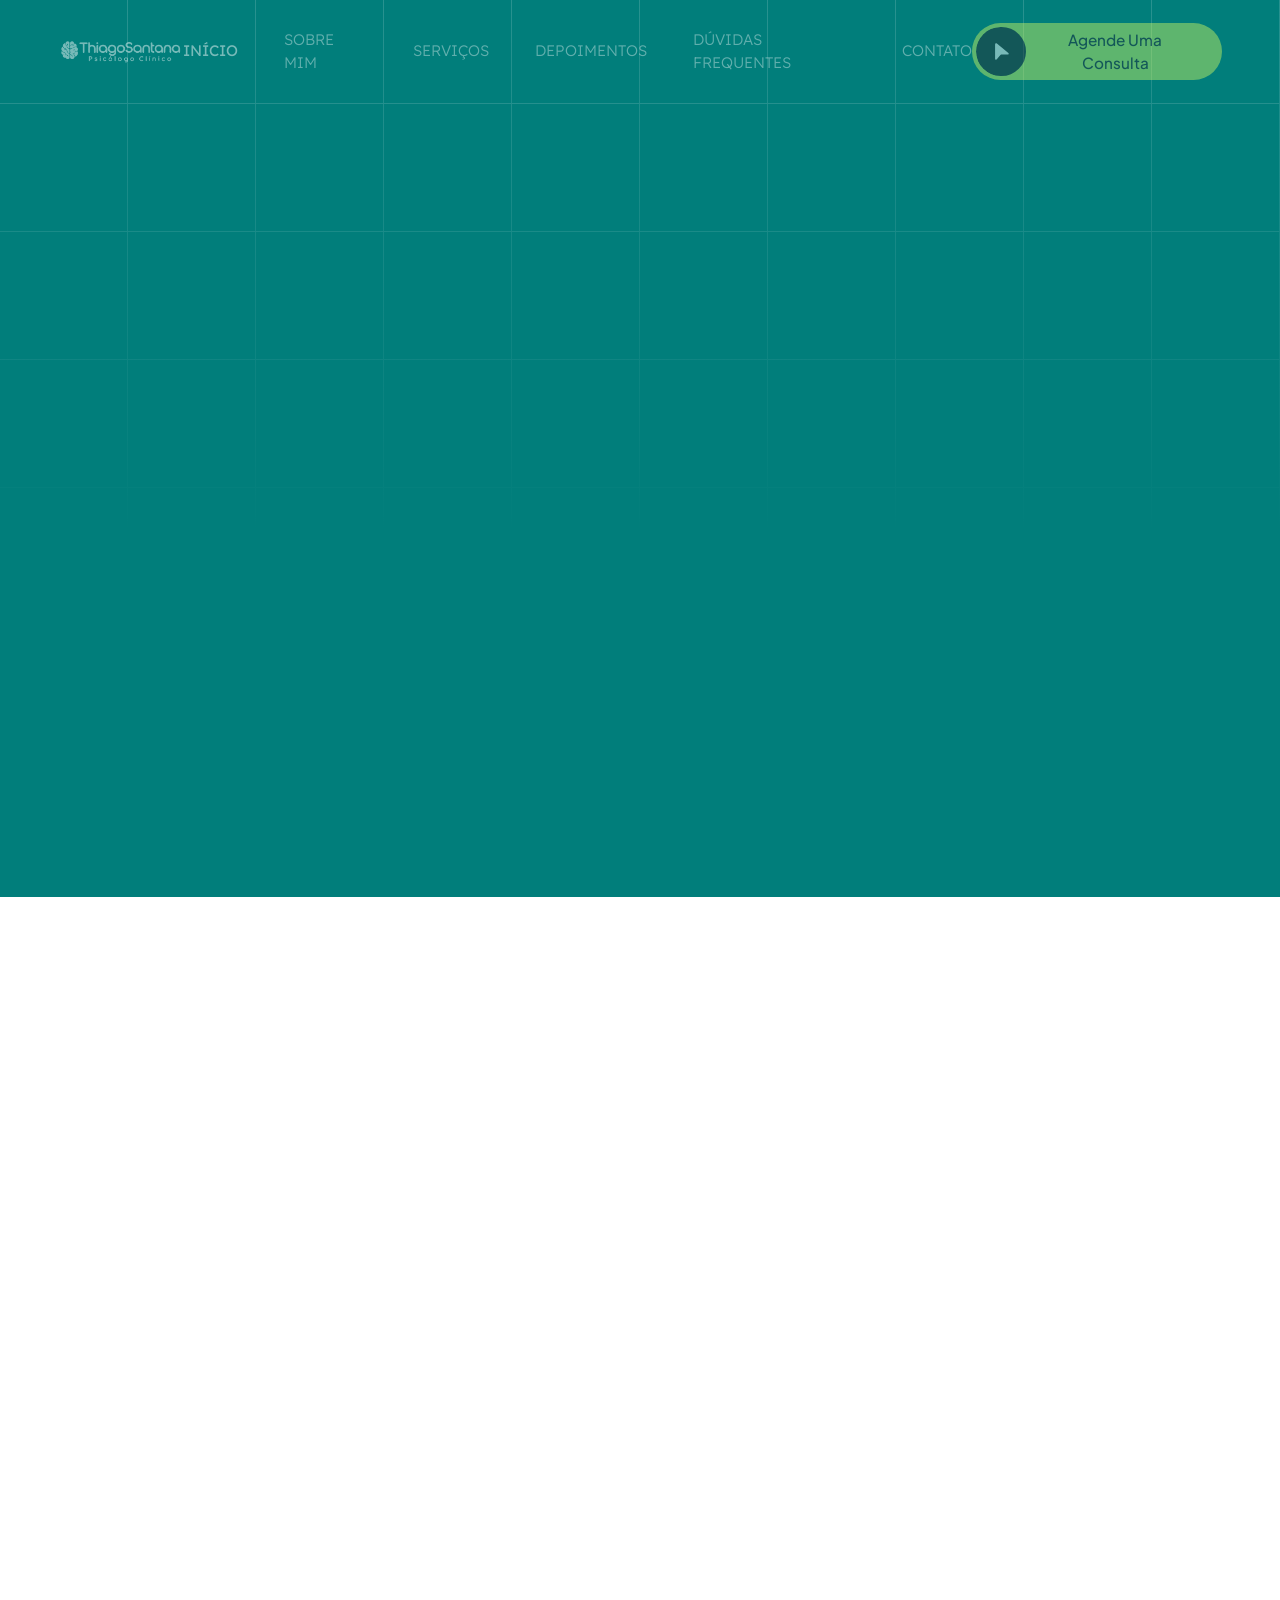
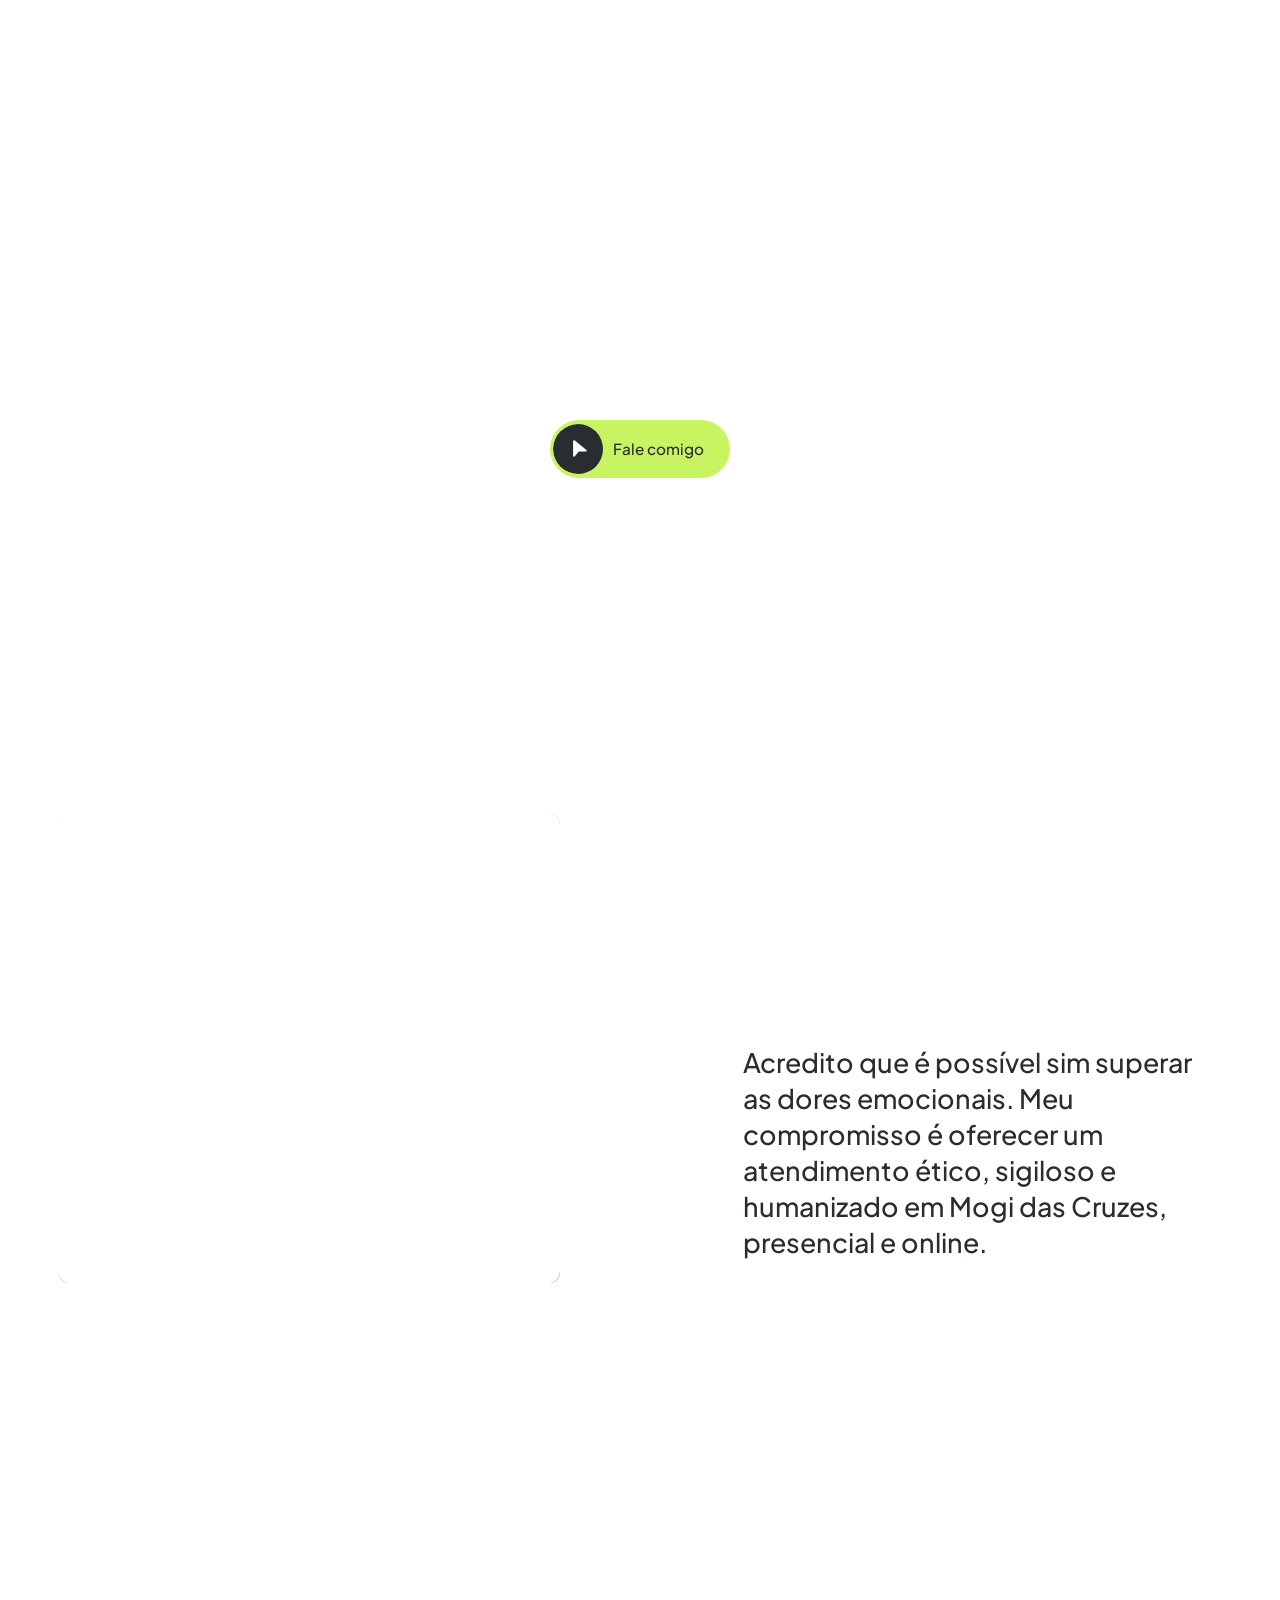
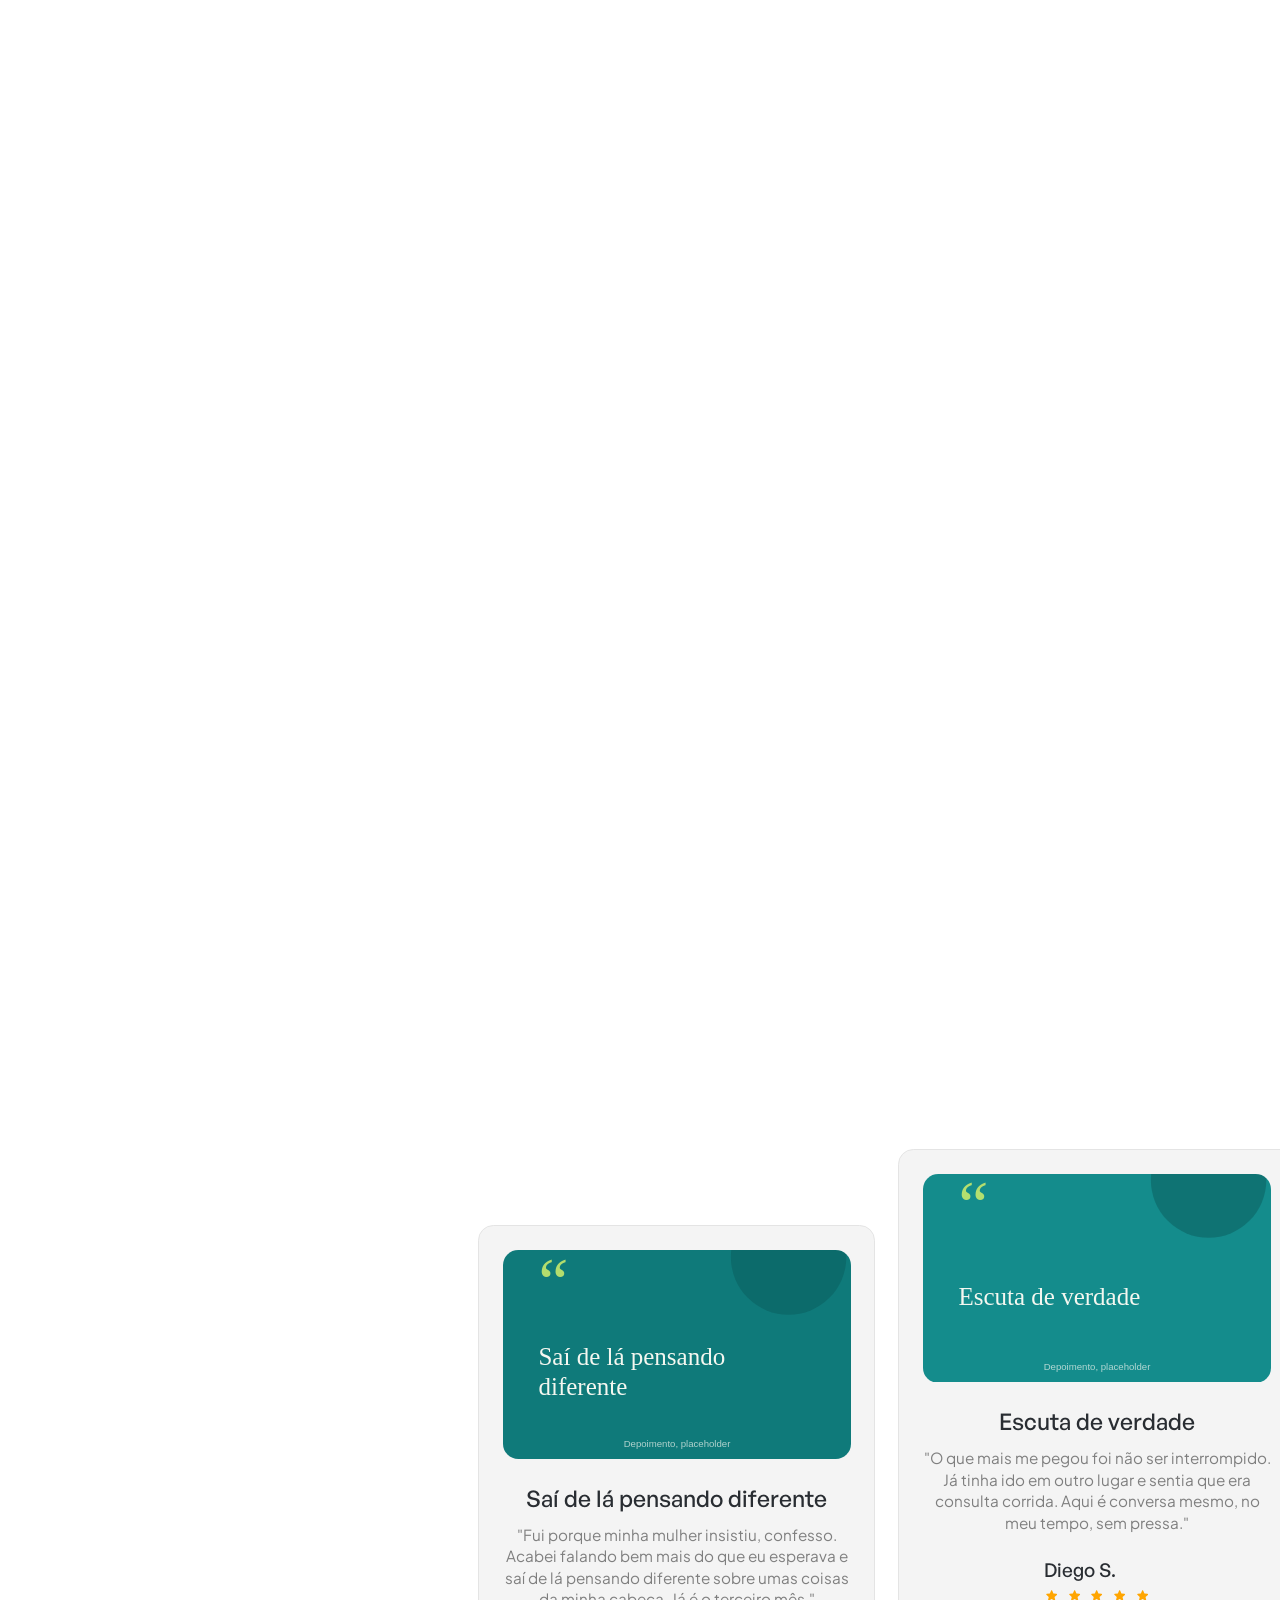
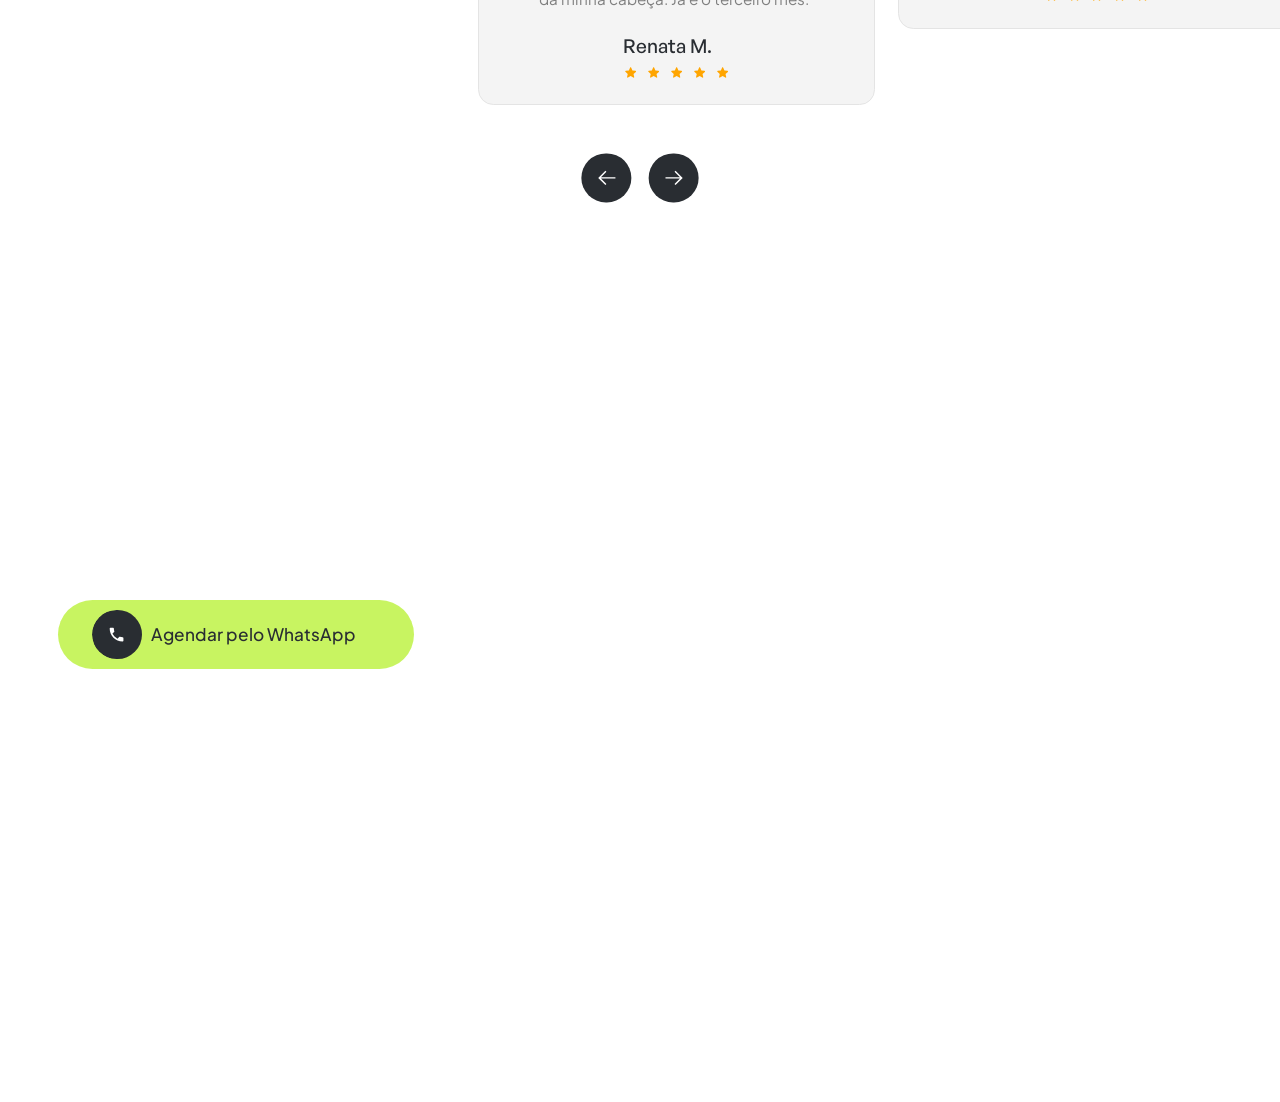
==== commit 2a60c00e: "Update privacy policy page and add README file for project documentation" ====
--- a/index.html
+++ b/index.html
@@ -1,4 +1,4 @@
-<!DOCTYPE html><!-- This site was created in Webflow. https://webflow.com --><!-- Last Published: Tue Apr 21 2026 16:37:17 GMT+0000 (Coordinated Universal Time) --><html data-wf-page="66ce711d2f854c3aeb89178a" data-wf-site="66ce711d2f854c3aeb891793" lang="pt-BR"><head><meta charset="utf-8"/><title>Santana Psicologia — Thiago Santana | Psicólogo em Mogi das Cruzes</title><meta content="Thiago Santana, psicólogo em Mogi das Cruzes. Psicoterapia, terapia de casais e famílias. Atendimento presencial e online. CRP 06/140539." name="description"/><meta content="Santana Psicologia — Psicólogo em Mogi das Cruzes" property="og:title"/><meta content="Psicoterapia, terapia de casais e famílias com Thiago Santana. Atendimento presencial e online em Mogi das Cruzes." property="og:description"/><meta content="img/66e27e79f60a69a30c203514_Ophen%20GraphSerenium.png" property="og:image"/><meta content="Santana Psicologia — Psicólogo em Mogi das Cruzes" name="twitter:title"/><meta content="Psicoterapia, terapia de casais e famílias com Thiago Santana. Atendimento presencial e online em Mogi das Cruzes." name="twitter:description"/><meta content="img/66e27e79f60a69a30c203514_Ophen%20GraphSerenium.png" name="twitter:image"/><meta property="og:type" content="website"/><meta content="summary_large_image" name="twitter:card"/><meta content="width=device-width, initial-scale=1" name="viewport"/><meta content="Webflow" name="generator"/><link href="css/handymanpro-template.webflow.shared.a7c15f822.css" rel="stylesheet" type="text/css"/><style>@media (min-width:992px) {html.w-mod-js:not(.w-mod-ix) [data-w-id="0229bae6-9f34-f67c-60ad-e8a99b5d3bcb"] {opacity:0;-webkit-transform:translate3d(0, 15%, 0) scale3d(1, 1, 1) rotateX(0) rotateY(0) rotateZ(0) skew(0, 0);-moz-transform:translate3d(0, 15%, 0) scale3d(1, 1, 1) rotateX(0) rotateY(0) rotateZ(0) skew(0, 0);-ms-transform:translate3d(0, 15%, 0) scale3d(1, 1, 1) rotateX(0) rotateY(0) rotateZ(0) skew(0, 0);transform:translate3d(0, 15%, 0) scale3d(1, 1, 1) rotateX(0) rotateY(0) rotateZ(0) skew(0, 0);}html.w-mod-js:not(.w-mod-ix) [data-w-id="f4f2886c-02a1-299b-acae-12a784084970"] {opacity:0;-webkit-transform:translate3d(0, 15%, 0) scale3d(1, 1, 1) rotateX(0) rotateY(0) rotateZ(0) skew(0, 0);-moz-transform:translate3d(0, 15%, 0) scale3d(1, 1, 1) rotateX(0) rotateY(0) rotateZ(0) skew(0, 0);-ms-transform:translate3d(0, 15%, 0) scale3d(1, 1, 1) rotateX(0) rotateY(0) rotateZ(0) skew(0, 0);transform:translate3d(0, 15%, 0) scale3d(1, 1, 1) rotateX(0) rotateY(0) rotateZ(0) skew(0, 0);}html.w-mod-js:not(.w-mod-ix) [data-w-id="5997aa50-a138-091b-d1c5-130cf467ea5d"] {opacity:0;-webkit-transform:translate3d(0, 15%, 0) scale3d(1, 1, 1) rotateX(0) rotateY(0) rotateZ(0) skew(0, 0);-moz-transform:translate3d(0, 15%, 0) scale3d(1, 1, 1) rotateX(0) rotateY(0) rotateZ(0) skew(0, 0);-ms-transform:translate3d(0, 15%, 0) scale3d(1, 1, 1) rotateX(0) rotateY(0) rotateZ(0) skew(0, 0);transform:translate3d(0, 15%, 0) scale3d(1, 1, 1) rotateX(0) rotateY(0) rotateZ(0) skew(0, 0);}html.w-mod-js:not(.w-mod-ix) [data-w-id="f7850f9f-7521-e1d1-4699-3d2b081f07b8"] {opacity:0;-webkit-transform:translate3d(0, 15%, 0) scale3d(1, 1, 1) rotateX(0) rotateY(0) rotateZ(0) skew(0, 0);-moz-transform:translate3d(0, 15%, 0) scale3d(1, 1, 1) rotateX(0) rotateY(0) rotateZ(0) skew(0, 0);-ms-transform:translate3d(0, 15%, 0) scale3d(1, 1, 1) rotateX(0) rotateY(0) rotateZ(0) skew(0, 0);transform:translate3d(0, 15%, 0) scale3d(1, 1, 1) rotateX(0) rotateY(0) rotateZ(0) skew(0, 0);}}@media (max-width:991px) and (min-width:768px) {html.w-mod-js:not(.w-mod-ix) [data-w-id="0229bae6-9f34-f67c-60ad-e8a99b5d3bcb"] {opacity:0;-webkit-transform:translate3d(0, 15%, 0) scale3d(1, 1, 1) rotateX(0) rotateY(0) rotateZ(0) skew(0, 0);-moz-transform:translate3d(0, 15%, 0) scale3d(1, 1, 1) rotateX(0) rotateY(0) rotateZ(0) skew(0, 0);-ms-transform:translate3d(0, 15%, 0) scale3d(1, 1, 1) rotateX(0) rotateY(0) rotateZ(0) skew(0, 0);transform:translate3d(0, 15%, 0) scale3d(1, 1, 1) rotateX(0) rotateY(0) rotateZ(0) skew(0, 0);}html.w-mod-js:not(.w-mod-ix) [data-w-id="f4f2886c-02a1-299b-acae-12a784084970"] {opacity:0;-webkit-transform:translate3d(0, 15%, 0) scale3d(1, 1, 1) rotateX(0) rotateY(0) rotateZ(0) skew(0, 0);-moz-transform:translate3d(0, 15%, 0) scale3d(1, 1, 1) rotateX(0) rotateY(0) rotateZ(0) skew(0, 0);-ms-transform:translate3d(0, 15%, 0) scale3d(1, 1, 1) rotateX(0) rotateY(0) rotateZ(0) skew(0, 0);transform:translate3d(0, 15%, 0) scale3d(1, 1, 1) rotateX(0) rotateY(0) rotateZ(0) skew(0, 0);}}</style><link href="fonts/google-fonts.css" rel="stylesheet"><script type="text/javascript">!function(o,c){var n=c.documentElement,t=" w-mod-";n.className+=t+"js",("ontouchstart"in o||o.DocumentTouch&&c instanceof DocumentTouch)&&(n.className+=t+"touch")}(window,document);</script><link href="img/logo/favicon.png" rel="icon" type="image/png"/><link href="img/logo/favicon.png" rel="apple-touch-icon" type="image/png"/><script type="text/javascript">window.__WEBFLOW_CURRENCY_SETTINGS = {"currencyCode":"USD","symbol":"$","decimal":".","fractionDigits":2,"group":",","template":"{{wf {\"path\":\"symbol\",\"type\":\"PlainText\"} }} {{wf {\"path\":\"amount\",\"type\":\"CommercePrice\"} }} {{wf {\"path\":\"currencyCode\",\"type\":\"PlainText\"} }}","hideDecimalForWholeNumbers":false};</script></head><body><div class="page-wrapper"><div class="global-styles w-embed"><style>
+<!DOCTYPE html><!-- This site was created in Webflow. https://webflow.com --><!-- Last Published: Tue Apr 21 2026 16:37:17 GMT+0000 (Coordinated Universal Time) --><html data-wf-page="66ce711d2f854c3aeb89178a" data-wf-site="66ce711d2f854c3aeb891793" lang="pt-BR"><head><meta charset="utf-8"/><title>Santana Psicologia, Thiago Santana | Psicólogo em Mogi das Cruzes</title><meta content="Thiago Santana, psicólogo em Mogi das Cruzes. Psicoterapia, terapia de casais e famílias. Atendimento presencial e online. CRP 06/140539." name="description"/><meta content="Santana Psicologia, Psicólogo em Mogi das Cruzes" property="og:title"/><meta content="Psicoterapia, terapia de casais e famílias com Thiago Santana. Atendimento presencial e online em Mogi das Cruzes." property="og:description"/><meta content="img/66e27e79f60a69a30c203514_Ophen%20GraphSerenium.png" property="og:image"/><meta content="Santana Psicologia, Psicólogo em Mogi das Cruzes" name="twitter:title"/><meta content="Psicoterapia, terapia de casais e famílias com Thiago Santana. Atendimento presencial e online em Mogi das Cruzes." name="twitter:description"/><meta content="img/66e27e79f60a69a30c203514_Ophen%20GraphSerenium.png" name="twitter:image"/><meta property="og:type" content="website"/><meta content="summary_large_image" name="twitter:card"/><meta content="width=device-width, initial-scale=1" name="viewport"/><meta content="Webflow" name="generator"/><link href="css/handymanpro-template.webflow.shared.a7c15f822.css" rel="stylesheet" type="text/css"/><style>@media (min-width:992px) {html.w-mod-js:not(.w-mod-ix) [data-w-id="0229bae6-9f34-f67c-60ad-e8a99b5d3bcb"] {opacity:0;-webkit-transform:translate3d(0, 15%, 0) scale3d(1, 1, 1) rotateX(0) rotateY(0) rotateZ(0) skew(0, 0);-moz-transform:translate3d(0, 15%, 0) scale3d(1, 1, 1) rotateX(0) rotateY(0) rotateZ(0) skew(0, 0);-ms-transform:translate3d(0, 15%, 0) scale3d(1, 1, 1) rotateX(0) rotateY(0) rotateZ(0) skew(0, 0);transform:translate3d(0, 15%, 0) scale3d(1, 1, 1) rotateX(0) rotateY(0) rotateZ(0) skew(0, 0);}html.w-mod-js:not(.w-mod-ix) [data-w-id="f4f2886c-02a1-299b-acae-12a784084970"] {opacity:0;-webkit-transform:translate3d(0, 15%, 0) scale3d(1, 1, 1) rotateX(0) rotateY(0) rotateZ(0) skew(0, 0);-moz-transform:translate3d(0, 15%, 0) scale3d(1, 1, 1) rotateX(0) rotateY(0) rotateZ(0) skew(0, 0);-ms-transform:translate3d(0, 15%, 0) scale3d(1, 1, 1) rotateX(0) rotateY(0) rotateZ(0) skew(0, 0);transform:translate3d(0, 15%, 0) scale3d(1, 1, 1) rotateX(0) rotateY(0) rotateZ(0) skew(0, 0);}html.w-mod-js:not(.w-mod-ix) [data-w-id="5997aa50-a138-091b-d1c5-130cf467ea5d"] {opacity:0;-webkit-transform:translate3d(0, 15%, 0) scale3d(1, 1, 1) rotateX(0) rotateY(0) rotateZ(0) skew(0, 0);-moz-transform:translate3d(0, 15%, 0) scale3d(1, 1, 1) rotateX(0) rotateY(0) rotateZ(0) skew(0, 0);-ms-transform:translate3d(0, 15%, 0) scale3d(1, 1, 1) rotateX(0) rotateY(0) rotateZ(0) skew(0, 0);transform:translate3d(0, 15%, 0) scale3d(1, 1, 1) rotateX(0) rotateY(0) rotateZ(0) skew(0, 0);}html.w-mod-js:not(.w-mod-ix) [data-w-id="f7850f9f-7521-e1d1-4699-3d2b081f07b8"] {opacity:0;-webkit-transform:translate3d(0, 15%, 0) scale3d(1, 1, 1) rotateX(0) rotateY(0) rotateZ(0) skew(0, 0);-moz-transform:translate3d(0, 15%, 0) scale3d(1, 1, 1) rotateX(0) rotateY(0) rotateZ(0) skew(0, 0);-ms-transform:translate3d(0, 15%, 0) scale3d(1, 1, 1) rotateX(0) rotateY(0) rotateZ(0) skew(0, 0);transform:translate3d(0, 15%, 0) scale3d(1, 1, 1) rotateX(0) rotateY(0) rotateZ(0) skew(0, 0);}}@media (max-width:991px) and (min-width:768px) {html.w-mod-js:not(.w-mod-ix) [data-w-id="0229bae6-9f34-f67c-60ad-e8a99b5d3bcb"] {opacity:0;-webkit-transform:translate3d(0, 15%, 0) scale3d(1, 1, 1) rotateX(0) rotateY(0) rotateZ(0) skew(0, 0);-moz-transform:translate3d(0, 15%, 0) scale3d(1, 1, 1) rotateX(0) rotateY(0) rotateZ(0) skew(0, 0);-ms-transform:translate3d(0, 15%, 0) scale3d(1, 1, 1) rotateX(0) rotateY(0) rotateZ(0) skew(0, 0);transform:translate3d(0, 15%, 0) scale3d(1, 1, 1) rotateX(0) rotateY(0) rotateZ(0) skew(0, 0);}html.w-mod-js:not(.w-mod-ix) [data-w-id="f4f2886c-02a1-299b-acae-12a784084970"] {opacity:0;-webkit-transform:translate3d(0, 15%, 0) scale3d(1, 1, 1) rotateX(0) rotateY(0) rotateZ(0) skew(0, 0);-moz-transform:translate3d(0, 15%, 0) scale3d(1, 1, 1) rotateX(0) rotateY(0) rotateZ(0) skew(0, 0);-ms-transform:translate3d(0, 15%, 0) scale3d(1, 1, 1) rotateX(0) rotateY(0) rotateZ(0) skew(0, 0);transform:translate3d(0, 15%, 0) scale3d(1, 1, 1) rotateX(0) rotateY(0) rotateZ(0) skew(0, 0);}}</style><link href="fonts/google-fonts.css" rel="stylesheet"><script type="text/javascript">!function(o,c){var n=c.documentElement,t=" w-mod-";n.className+=t+"js",("ontouchstart"in o||o.DocumentTouch&&c instanceof DocumentTouch)&&(n.className+=t+"touch")}(window,document);</script><link href="img/logo/favicon.png" rel="icon" type="image/png"/><link href="img/logo/favicon.png" rel="apple-touch-icon" type="image/png"/><script type="text/javascript">window.__WEBFLOW_CURRENCY_SETTINGS = {"currencyCode":"USD","symbol":"$","decimal":".","fractionDigits":2,"group":",","template":"{{wf {\"path\":\"symbol\",\"type\":\"PlainText\"} }} {{wf {\"path\":\"amount\",\"type\":\"CommercePrice\"} }} {{wf {\"path\":\"currencyCode\",\"type\":\"PlainText\"} }}","hideDecimalForWholeNumbers":false};</script></head><body><div class="page-wrapper"><div class="global-styles w-embed"><style>
 
 /* CSS Fluid Responsive */
 
@@ -309,7 +309,7 @@
 }
 
 
-/* Sobre mim — texto no lugar do placeholder do CRP */
+/* Sobre mim, texto no lugar do placeholder do CRP */
 .about_image-wrap {
   height: auto;
   min-height: 13rem;
@@ -366,7 +366,7 @@
  color: var(--text-color--text-primary);
  }
 }
- </style></div><main class="main-wrapper"><header id="home" class="section_hero"><div data-w-id="d197ef62-0d7c-23fd-eca2-feea1d32d3bd" data-animation="default" data-collapse="medium" data-duration="400" data-easing="ease" data-easing2="ease" role="banner" class="nav_component w-nav"><div class="padding-global is-navbar"><div class="container-large"><div class="navbar_content"><a href="#" class="navbar_logo-link w-nav-brand"><img src="img/logo/logo-white.png" alt="Santana Psicologia" class="navbar_logo"/></a><div class="nav_wrap"><nav role="navigation" class="nav_mobile w-nav-menu"><div class="navbar_list"><a href="#home" class="nav_links w-nav-link">INÍCIO</a><a href="#about" class="nav_links w-nav-link">SOBRE MIM</a><a href="#services" class="nav_links w-nav-link">SERVIÇOS</a><a href="#testimonial" class="nav_links w-nav-link">DEPOIMENTOS</a><a href="#portfolio" class="nav_links w-nav-link">DÚVIDAS FREQUENTES</a><a href="#contact" class="nav_links w-nav-link">CONTATO</a></div></nav></div><div class="nav_buttons-wrap"><div class="login-wrap hide-mobile-landscape"><a data-w-id="625020e8-f452-cbb8-caff-3fda3c5c21ae" href="#" class="button is-icon w-inline-block"><div class="button_wrap"><div class="button_icon-wrap"><svg xmlns="http://www.w3.org/2000/svg" width="100%" viewBox="0 0 20 20" fill="none" class="icon-1x1-medium is-mobile"><path d="M4.28564 2.57443C4.28564 1.613 5.39993 1.08157 6.14779 1.68657L18.2049 11.4501C18.9321 12.0387 18.5156 13.2144 17.5799 13.2144H10.8821C10.6426 13.2145 10.4061 13.268 10.1899 13.3712C9.97377 13.4744 9.78342 13.6246 9.63279 13.8109L6.0885 18.1923C5.48707 18.9359 4.28564 18.5109 4.28564 17.5544V2.57443Z" fill="currentColor"></path></svg></div><div class="z-index-2"><div data-w-id="625020e8-f452-cbb8-caff-3fda3c5c21b2">Agende Uma Consulta</div></div><div class="button_bg"></div></div></a></div><div class="menu-button w-nav-button"><div class="nav-button_component"><div class="nav-button_line is-first"></div><div class="nav-button_line is-second"></div><div class="nav-button_line is-third"></div></div><div class="hide w-icon-nav-menu"></div></div></div></div></div></div></div><div class="padding-global"><div class="container-large"><div class="hero_wrap"><div class="hero_content"><div class="hero_heading"><div data-w-id="1230b924-f57d-5dcd-aae0-dd8fe5c020b5" style="opacity:0;-webkit-transform:translate3d(0, 15%, 0) scale3d(1, 1, 1) rotateX(0) rotateY(0) rotateZ(0) skew(0, 0);-moz-transform:translate3d(0, 15%, 0) scale3d(1, 1, 1) rotateX(0) rotateY(0) rotateZ(0) skew(0, 0);-ms-transform:translate3d(0, 15%, 0) scale3d(1, 1, 1) rotateX(0) rotateY(0) rotateZ(0) skew(0, 0);transform:translate3d(0, 15%, 0) scale3d(1, 1, 1) rotateX(0) rotateY(0) rotateZ(0) skew(0, 0)" class="hero-tag_component"><div class="hero-tag_icon-wrap"><svg xmlns="http://www.w3.org/2000/svg" viewBox="0 0 24 24" fill="none" stroke="currentColor" stroke-width="2" stroke-linecap="round" stroke-linejoin="round" class="icon-1x1-small" aria-hidden="true" focusable="false"><path d="M12 18V5" /><path d="M15 13a4.17 4.17 0 0 1-3-4 4.17 4.17 0 0 1-3 4" /><path d="M17.598 6.5A3 3 0 1 0 12 5a3 3 0 1 0-5.598 1.5" /><path d="M17.997 5.125a4 4 0 0 1 2.526 5.77" /><path d="M18 18a4 4 0 0 0 2-7.464" /><path d="M19.967 17.483A4 4 0 1 1 12 18a4 4 0 1 1-7.967-.517" /><path d="M6 18a4 4 0 0 1-2-7.464" /><path d="M6.003 5.125a4 4 0 0 0-2.526 5.77" /></svg></div><div class="text-sm">Psicólogo em Mogi das Cruzes</div></div><h1 data-w-id="42d4c960-dd7a-9a20-f749-b82dace96f3e" style="opacity:0;-webkit-transform:translate3d(0, 15%, 0) scale3d(1, 1, 1) rotateX(0) rotateY(0) rotateZ(0) skew(0, 0);-moz-transform:translate3d(0, 15%, 0) scale3d(1, 1, 1) rotateX(0) rotateY(0) rotateZ(0) skew(0, 0);-ms-transform:translate3d(0, 15%, 0) scale3d(1, 1, 1) rotateX(0) rotateY(0) rotateZ(0) skew(0, 0);transform:translate3d(0, 15%, 0) scale3d(1, 1, 1) rotateX(0) rotateY(0) rotateZ(0) skew(0, 0)" class="hero-display">Não deixe sua <span class="text-style-italic text-color-alternate">saúde mental</span> para depois.</h1><div data-w-id="5888cd50-cb74-e200-8c9f-5633f2db2604" style="opacity:0;-webkit-transform:translate3d(0, 15%, 0) scale3d(1, 1, 1) rotateX(0) rotateY(0) rotateZ(0) skew(0, 0);-moz-transform:translate3d(0, 15%, 0) scale3d(1, 1, 1) rotateX(0) rotateY(0) rotateZ(0) skew(0, 0);-ms-transform:translate3d(0, 15%, 0) scale3d(1, 1, 1) rotateX(0) rotateY(0) rotateZ(0) skew(0, 0);transform:translate3d(0, 15%, 0) scale3d(1, 1, 1) rotateX(0) rotateY(0) rotateZ(0) skew(0, 0)" class="description is-hero"><div class="text-base">Fale com Thiago Santana, Psicólogo em Mogi das Cruzes.<br/>Porque você é a pessoa mais importante da sua vida.</div></div></div><div data-w-id="bac20425-6604-cd34-4728-c3e3e17c86bf" style="opacity:0;-webkit-transform:translate3d(0, 15%, 0) scale3d(1, 1, 1) rotateX(0) rotateY(0) rotateZ(0) skew(0, 0);-moz-transform:translate3d(0, 15%, 0) scale3d(1, 1, 1) rotateX(0) rotateY(0) rotateZ(0) skew(0, 0);-ms-transform:translate3d(0, 15%, 0) scale3d(1, 1, 1) rotateX(0) rotateY(0) rotateZ(0) skew(0, 0);transform:translate3d(0, 15%, 0) scale3d(1, 1, 1) rotateX(0) rotateY(0) rotateZ(0) skew(0, 0)"><a data-w-id="625020e8-f452-cbb8-caff-3fda3c5c21ae" href="#contact" class="button is-icon w-inline-block"><div class="button_wrap"><div class="button_icon-wrap"><svg xmlns="http://www.w3.org/2000/svg" width="100%" viewBox="0 0 20 20" fill="none" class="icon-1x1-medium is-mobile"><path d="M4.28564 2.57443C4.28564 1.613 5.39993 1.08157 6.14779 1.68657L18.2049 11.4501C18.9321 12.0387 18.5156 13.2144 17.5799 13.2144H10.8821C10.6426 13.2145 10.4061 13.268 10.1899 13.3712C9.97377 13.4744 9.78342 13.6246 9.63279 13.8109L6.0885 18.1923C5.48707 18.9359 4.28564 18.5109 4.28564 17.5544V2.57443Z" fill="currentColor"></path></svg></div><div class="z-index-2"><div data-w-id="625020e8-f452-cbb8-caff-3fda3c5c21b2">QUERO CUIDAR DA MINHA SAÚDE MENTAL!</div></div><div class="button_bg"></div></div></a></div></div><div data-w-id="0ca18431-7e9f-5fa2-9ab9-e33da5f6e032" style="opacity:0;-webkit-transform:translate3d(0, 15%, 0) scale3d(1, 1, 1) rotateX(0) rotateY(0) rotateZ(0) skew(0, 0);-moz-transform:translate3d(0, 15%, 0) scale3d(1, 1, 1) rotateX(0) rotateY(0) rotateZ(0) skew(0, 0);-ms-transform:translate3d(0, 15%, 0) scale3d(1, 1, 1) rotateX(0) rotateY(0) rotateZ(0) skew(0, 0);transform:translate3d(0, 15%, 0) scale3d(1, 1, 1) rotateX(0) rotateY(0) rotateZ(0) skew(0, 0)" class="hero_visual"><div class="hero_visual-image"><img src="img/hero/img-hero-doctor.webp" loading="eager" fetchpriority="high" alt="Thiago Santana, psicólogo em Mogi das Cruzes — foto de perfil" class="image"/><div data-w-id="ddc67b7e-cf10-1770-1b3c-0dc45950dab7" style="opacity:0;-webkit-transform:translate3d(0, 15%, 0) scale3d(1, 1, 1) rotateX(0) rotateY(0) rotateZ(0) skew(0, 0);-moz-transform:translate3d(0, 15%, 0) scale3d(1, 1, 1) rotateX(0) rotateY(0) rotateZ(0) skew(0, 0);-ms-transform:translate3d(0, 15%, 0) scale3d(1, 1, 1) rotateX(0) rotateY(0) rotateZ(0) skew(0, 0);transform:translate3d(0, 15%, 0) scale3d(1, 1, 1) rotateX(0) rotateY(0) rotateZ(0) skew(0, 0)" class="card_component"><div class="card_content"><div data-w-id="0a981473-2351-8e16-1fec-cbd10f5ac809" style="opacity:0;-webkit-transform:translate3d(0, 15%, 0) scale3d(1, 1, 1) rotateX(0) rotateY(0) rotateZ(0) skew(0, 0);-moz-transform:translate3d(0, 15%, 0) scale3d(1, 1, 1) rotateX(0) rotateY(0) rotateZ(0) skew(0, 0);-ms-transform:translate3d(0, 15%, 0) scale3d(1, 1, 1) rotateX(0) rotateY(0) rotateZ(0) skew(0, 0);transform:translate3d(0, 15%, 0) scale3d(1, 1, 1) rotateX(0) rotateY(0) rotateZ(0) skew(0, 0)" class="card_tag"><div class="card_tag-icon_wrap"><svg xmlns="http://www.w3.org/2000/svg" viewBox="0 0 24 24" fill="none" stroke="currentColor" stroke-width="2" stroke-linecap="round" stroke-linejoin="round" class="icon-1x1-small" aria-hidden="true" focusable="false"><path d="M18 8V6a2 2 0 0 0-2-2H4a2 2 0 0 0-2 2v7a2 2 0 0 0 2 2h8" /><path d="M10 19v-3.96 3.15" /><path d="M7 19h5" /><rect width="6" height="10" x="16" y="12" rx="2" /></svg></div><div>Presencial e Online</div></div><div data-w-id="c090b951-d655-d7c4-3f28-cf534269c62e" style="opacity:0;-webkit-transform:translate3d(0, 15%, 0) scale3d(1, 1, 1) rotateX(0) rotateY(0) rotateZ(0) skew(0, 0);-moz-transform:translate3d(0, 15%, 0) scale3d(1, 1, 1) rotateX(0) rotateY(0) rotateZ(0) skew(0, 0);-ms-transform:translate3d(0, 15%, 0) scale3d(1, 1, 1) rotateX(0) rotateY(0) rotateZ(0) skew(0, 0);transform:translate3d(0, 15%, 0) scale3d(1, 1, 1) rotateX(0) rotateY(0) rotateZ(0) skew(0, 0)" class="text-2xl text-weight-medium">Mogi das Cruzes</div><a data-w-id="e7d04e56-e77c-c645-e89a-efe9a9c697ca" style="opacity:0;-webkit-transform:translate3d(0, 15%, 0) scale3d(1, 1, 1) rotateX(0) rotateY(0) rotateZ(0) skew(0, 0);-moz-transform:translate3d(0, 15%, 0) scale3d(1, 1, 1) rotateX(0) rotateY(0) rotateZ(0) skew(0, 0);-ms-transform:translate3d(0, 15%, 0) scale3d(1, 1, 1) rotateX(0) rotateY(0) rotateZ(0) skew(0, 0);transform:translate3d(0, 15%, 0) scale3d(1, 1, 1) rotateX(0) rotateY(0) rotateZ(0) skew(0, 0)" href="#services" class="link">SAIBA MAIS</a></div></div></div></div></div></div></div><div data-w-id="bc0056e8-b3dc-96da-e6e6-3ccf88764bdc" style="opacity:0;-webkit-transform:translate3d(0, 15%, 0) scale3d(1, 1, 1) rotateX(0) rotateY(0) rotateZ(0) skew(0, 0);-moz-transform:translate3d(0, 15%, 0) scale3d(1, 1, 1) rotateX(0) rotateY(0) rotateZ(0) skew(0, 0);-ms-transform:translate3d(0, 15%, 0) scale3d(1, 1, 1) rotateX(0) rotateY(0) rotateZ(0) skew(0, 0);transform:translate3d(0, 15%, 0) scale3d(1, 1, 1) rotateX(0) rotateY(0) rotateZ(0) skew(0, 0)" class="hero_brand"><div class="padding-global"><div class="container-large"><div class="hero_brand-wrap" style="height:auto;flex-direction:column;gap:0.75rem;padding-top:3rem;padding-bottom:3rem"><div class="text-sm has-icon is-center" style="letter-spacing:.14em;text-transform:uppercase;opacity:.75"><svg xmlns="http://www.w3.org/2000/svg" viewBox="0 0 24 24" fill="none" stroke="currentColor" stroke-width="2" stroke-linecap="round" stroke-linejoin="round" class="icon-inline" aria-hidden="true" focusable="false"><path d="M20 10c0 4.993-5.539 10.193-7.399 11.799a1 1 0 0 1-1.202 0C9.539 20.193 4 14.993 4 10a8 8 0 0 1 16 0" /><circle cx="12" cy="10" r="3" /></svg><span>Mogi das Cruzes &middot; Alto Tiet&ecirc; &middot; Presencial e On-line</span></div></div></div></div></div></header><section id="services" class="section_service"><div class="padding-global padding-section-medium"><div class="container-large"><div class="service_wrap"><div class="content_top"><div data-w-id="fc621653-38d3-dfb4-bbdf-cee8302b9dc3" class="tag_component is-text"><div>Serviços em Destaque</div></div><h2 data-w-id="d1dac370-d175-8188-934b-c33deb6f4206" style="opacity:0;-webkit-transform:translate3d(0, 15%, 0) scale3d(1, 1, 1) rotateX(0) rotateY(0) rotateZ(0) skew(0, 0);-moz-transform:translate3d(0, 15%, 0) scale3d(1, 1, 1) rotateX(0) rotateY(0) rotateZ(0) skew(0, 0);-ms-transform:translate3d(0, 15%, 0) scale3d(1, 1, 1) rotateX(0) rotateY(0) rotateZ(0) skew(0, 0);transform:translate3d(0, 15%, 0) scale3d(1, 1, 1) rotateX(0) rotateY(0) rotateZ(0) skew(0, 0)" class="text-6xl text-weight-medium">Cuidado com o que <br/><span class="text-style-italic text-color-tertiary">realmente</span> importa</h2><div data-w-id="4ed179a2-ebcd-8cd3-32e4-02f747f4e4be" style="opacity:0;-webkit-transform:translate3d(0, 15%, 0) scale3d(1, 1, 1) rotateX(0) rotateY(0) rotateZ(0) skew(0, 0);-moz-transform:translate3d(0, 15%, 0) scale3d(1, 1, 1) rotateX(0) rotateY(0) rotateZ(0) skew(0, 0);-ms-transform:translate3d(0, 15%, 0) scale3d(1, 1, 1) rotateX(0) rotateY(0) rotateZ(0) skew(0, 0);transform:translate3d(0, 15%, 0) scale3d(1, 1, 1) rotateX(0) rotateY(0) rotateZ(0) skew(0, 0)" class="content_description"><div class="text-base align-center">Acompanhamento psicológico ético e acolhedor, com foco no que você precisa agora: alívio, clareza e novas formas de lidar com a vida.</div></div></div><div class="service_list-wrap w-dyn-list"><div role="list" class="service_list w-dyn-items"><div id="w-node-e0e919fc-1388-2d8e-d0af-65c80002bbe1-eb89178a" role="listitem" class="service_item w-dyn-item"><a data-w-id="76810f89-982f-187f-d3a5-6e2c378c0fb3" style="opacity:0;-webkit-transform:translate3d(0, 15%, 0) scale3d(1, 1, 1) rotateX(0) rotateY(0) rotateZ(0) skew(0, 0);-moz-transform:translate3d(0, 15%, 0) scale3d(1, 1, 1) rotateX(0) rotateY(0) rotateZ(0) skew(0, 0);-ms-transform:translate3d(0, 15%, 0) scale3d(1, 1, 1) rotateX(0) rotateY(0) rotateZ(0) skew(0, 0);transform:translate3d(0, 15%, 0) scale3d(1, 1, 1) rotateX(0) rotateY(0) rotateZ(0) skew(0, 0)" href="#" class="service_item-card w-inline-block"><div class="service_item-wrap"><div class="service_item-content"><div class="service_item-icon-wrap"><img src="img/icon-psicoterapia.svg" loading="lazy" alt="" class="icon-1x1-large"/></div><div class="service_item-text"><h3 class="service_item-h3">Psicoterapia</h3><div class="text-sm text-color-secondary">Espaço seguro para compreender emoções, padrões e conflitos, com escuta ética e acolhedora. Online ou presencial, no seu ritmo.</div></div></div><div class="text-base text-weight-medium has-icon"><span>Saiba mais</span><svg xmlns="http://www.w3.org/2000/svg" viewBox="0 0 24 24" fill="none" stroke="currentColor" stroke-width="2" stroke-linecap="round" stroke-linejoin="round" class="icon-inline" aria-hidden="true" focusable="false"><path d="M5 12h14" /><path d="m12 5 7 7-7 7" /></svg></div></div></a></div><div id="w-node-e0e919fc-1388-2d8e-d0af-65c80002bbe1-eb89178a" role="listitem" class="service_item w-dyn-item"><a data-w-id="76810f89-982f-187f-d3a5-6e2c378c0fb3" style="opacity:0;-webkit-transform:translate3d(0, 15%, 0) scale3d(1, 1, 1) rotateX(0) rotateY(0) rotateZ(0) skew(0, 0);-moz-transform:translate3d(0, 15%, 0) scale3d(1, 1, 1) rotateX(0) rotateY(0) rotateZ(0) skew(0, 0);-ms-transform:translate3d(0, 15%, 0) scale3d(1, 1, 1) rotateX(0) rotateY(0) rotateZ(0) skew(0, 0);transform:translate3d(0, 15%, 0) scale3d(1, 1, 1) rotateX(0) rotateY(0) rotateZ(0) skew(0, 0)" href="#" class="service_item-card w-inline-block"><div class="service_item-wrap"><div class="service_item-content"><div class="service_item-icon-wrap"><img src="img/icon-familias.svg" loading="lazy" alt="" class="icon-1x1-large"/></div><div class="service_item-text"><h3 class="service_item-h3">Terapia para Famílias</h3><div class="text-sm text-color-secondary">Ajudamos famílias a melhorar a comunicação, fortalecer vínculos e enfrentar crises com orientação profissional e respeito a cada integrante.</div></div></div><div class="text-base text-weight-medium has-icon"><span>Saiba mais</span><svg xmlns="http://www.w3.org/2000/svg" viewBox="0 0 24 24" fill="none" stroke="currentColor" stroke-width="2" stroke-linecap="round" stroke-linejoin="round" class="icon-inline" aria-hidden="true" focusable="false"><path d="M5 12h14" /><path d="m12 5 7 7-7 7" /></svg></div></div></a></div><div id="w-node-e0e919fc-1388-2d8e-d0af-65c80002bbe1-eb89178a" role="listitem" class="service_item w-dyn-item"><a data-w-id="76810f89-982f-187f-d3a5-6e2c378c0fb3" style="opacity:0;-webkit-transform:translate3d(0, 15%, 0) scale3d(1, 1, 1) rotateX(0) rotateY(0) rotateZ(0) skew(0, 0);-moz-transform:translate3d(0, 15%, 0) scale3d(1, 1, 1) rotateX(0) rotateY(0) rotateZ(0) skew(0, 0);-ms-transform:translate3d(0, 15%, 0) scale3d(1, 1, 1) rotateX(0) rotateY(0) rotateZ(0) skew(0, 0);transform:translate3d(0, 15%, 0) scale3d(1, 1, 1) rotateX(0) rotateY(0) rotateZ(0) skew(0, 0)" href="#" class="service_item-card w-inline-block"><div class="service_item-wrap"><div class="service_item-content"><div class="service_item-icon-wrap"><img src="img/icon-casais.svg" loading="lazy" alt="" class="icon-1x1-large"/></div><div class="service_item-text"><h3 class="service_item-h3">Terapia para Casais</h3><div class="text-sm text-color-secondary">Acompanhamento para casais que buscam reconstruir a confiança, renovar a conexão e aprender a lidar com conflitos de forma saudável.</div></div></div><div class="text-base text-weight-medium has-icon"><span>Saiba mais</span><svg xmlns="http://www.w3.org/2000/svg" viewBox="0 0 24 24" fill="none" stroke="currentColor" stroke-width="2" stroke-linecap="round" stroke-linejoin="round" class="icon-inline" aria-hidden="true" focusable="false"><path d="M5 12h14" /><path d="m12 5 7 7-7 7" /></svg></div></div></a></div><div id="w-node-e0e919fc-1388-2d8e-d0af-65c80002bbe1-eb89178a" role="listitem" class="service_item w-dyn-item"><a data-w-id="76810f89-982f-187f-d3a5-6e2c378c0fb3" style="opacity:0;-webkit-transform:translate3d(0, 15%, 0) scale3d(1, 1, 1) rotateX(0) rotateY(0) rotateZ(0) skew(0, 0);-moz-transform:translate3d(0, 15%, 0) scale3d(1, 1, 1) rotateX(0) rotateY(0) rotateZ(0) skew(0, 0);-ms-transform:translate3d(0, 15%, 0) scale3d(1, 1, 1) rotateX(0) rotateY(0) rotateZ(0) skew(0, 0);transform:translate3d(0, 15%, 0) scale3d(1, 1, 1) rotateX(0) rotateY(0) rotateZ(0) skew(0, 0)" href="#" class="service_item-card w-inline-block"><div class="service_item-wrap"><div class="service_item-content"><div class="service_item-icon-wrap"><img src="img/icon-adolescentes.svg" loading="lazy" alt="" class="icon-1x1-large"/></div><div class="service_item-text"><h3 class="service_item-h3">Terapia para Adolescentes</h3><div class="text-sm text-color-secondary">Acolhimento para jovens que enfrentam ansiedade, pressão escolar e dificuldades emocionais, com abordagem leve e respeitosa.</div></div></div><div class="text-base text-weight-medium has-icon"><span>Saiba mais</span><svg xmlns="http://www.w3.org/2000/svg" viewBox="0 0 24 24" fill="none" stroke="currentColor" stroke-width="2" stroke-linecap="round" stroke-linejoin="round" class="icon-inline" aria-hidden="true" focusable="false"><path d="M5 12h14" /><path d="m12 5 7 7-7 7" /></svg></div></div></a></div><div id="w-node-e0e919fc-1388-2d8e-d0af-65c80002bbe1-eb89178a" role="listitem" class="service_item w-dyn-item"><a data-w-id="76810f89-982f-187f-d3a5-6e2c378c0fb3" style="opacity:0;-webkit-transform:translate3d(0, 15%, 0) scale3d(1, 1, 1) rotateX(0) rotateY(0) rotateZ(0) skew(0, 0);-moz-transform:translate3d(0, 15%, 0) scale3d(1, 1, 1) rotateX(0) rotateY(0) rotateZ(0) skew(0, 0);-ms-transform:translate3d(0, 15%, 0) scale3d(1, 1, 1) rotateX(0) rotateY(0) rotateZ(0) skew(0, 0);transform:translate3d(0, 15%, 0) scale3d(1, 1, 1) rotateX(0) rotateY(0) rotateZ(0) skew(0, 0)" href="#" class="service_item-card w-inline-block"><div class="service_item-wrap"><div class="service_item-content"><div class="service_item-icon-wrap"><img src="img/icon-online.svg" loading="lazy" alt="" class="icon-1x1-large"/></div><div class="service_item-text"><h3 class="service_item-h3">Terapia On-line</h3><div class="text-sm text-color-secondary">Sessões por vídeo com a mesma qualidade do presencial. Atenda de onde estiver, com conforto, privacidade e flexibilidade de horários.</div></div></div><div class="text-base text-weight-medium has-icon"><span>Saiba mais</span><svg xmlns="http://www.w3.org/2000/svg" viewBox="0 0 24 24" fill="none" stroke="currentColor" stroke-width="2" stroke-linecap="round" stroke-linejoin="round" class="icon-inline" aria-hidden="true" focusable="false"><path d="M5 12h14" /><path d="m12 5 7 7-7 7" /></svg></div></div></a></div><div id="w-node-e0e919fc-1388-2d8e-d0af-65c80002bbe1-eb89178a" role="listitem" class="service_item w-dyn-item"><a data-w-id="76810f89-982f-187f-d3a5-6e2c378c0fb3" style="opacity:0;-webkit-transform:translate3d(0, 15%, 0) scale3d(1, 1, 1) rotateX(0) rotateY(0) rotateZ(0) skew(0, 0);-moz-transform:translate3d(0, 15%, 0) scale3d(1, 1, 1) rotateX(0) rotateY(0) rotateZ(0) skew(0, 0);-ms-transform:translate3d(0, 15%, 0) scale3d(1, 1, 1) rotateX(0) rotateY(0) rotateZ(0) skew(0, 0);transform:translate3d(0, 15%, 0) scale3d(1, 1, 1) rotateX(0) rotateY(0) rotateZ(0) skew(0, 0)" href="#" class="service_item-card w-inline-block"><div class="service_item-wrap"><div class="service_item-content"><div class="service_item-icon-wrap"><img src="img/icon-orientacao.svg" loading="lazy" alt="" class="icon-1x1-large"/></div><div class="service_item-text"><h3 class="service_item-h3">Orientação Profissional</h3><div class="text-sm text-color-secondary">Apoio para quem está em transição de carreira ou no início da vida profissional, alinhando escolhas pessoais, valores e mercado de trabalho.</div></div></div><div class="text-base text-weight-medium has-icon"><span>Saiba mais</span><svg xmlns="http://www.w3.org/2000/svg" viewBox="0 0 24 24" fill="none" stroke="currentColor" stroke-width="2" stroke-linecap="round" stroke-linejoin="round" class="icon-inline" aria-hidden="true" focusable="false"><path d="M5 12h14" /><path d="m12 5 7 7-7 7" /></svg></div></div></a></div></div></div><a data-w-id="625020e8-f452-cbb8-caff-3fda3c5c21ae" href="#services" class="button is-icon w-inline-block"><div class="button_wrap"><div class="button_icon-wrap"><svg xmlns="http://www.w3.org/2000/svg" width="100%" viewBox="0 0 20 20" fill="none" class="icon-1x1-medium is-mobile"><path d="M4.28564 2.57443C4.28564 1.613 5.39993 1.08157 6.14779 1.68657L18.2049 11.4501C18.9321 12.0387 18.5156 13.2144 17.5799 13.2144H10.8821C10.6426 13.2145 10.4061 13.268 10.1899 13.3712C9.97377 13.4744 9.78342 13.6246 9.63279 13.8109L6.0885 18.1923C5.48707 18.9359 4.28564 18.5109 4.28564 17.5544V2.57443Z" fill="currentColor"></path></svg></div><div class="z-index-2"><div data-w-id="625020e8-f452-cbb8-caff-3fda3c5c21b2">Fale comigo</div></div><div class="button_bg"></div></div></a></div></div></div></section><section id="about" class="section_about"><div class="padding-global padding-section-medium"><div class="container-large"><div class="about_wrap"><div class="about_top"><div class="about_head"><div data-w-id="fc621653-38d3-dfb4-bbdf-cee8302b9dc3" class="tag_component is-text"><div>Sobre Mim</div></div><h2 data-w-id="d121ee6d-aaa7-8dab-55ad-baf1858e84bd" style="opacity:0;-webkit-transform:translate3d(0, 15%, 0) scale3d(1, 1, 1) rotateX(0) rotateY(0) rotateZ(0) skew(0, 0);-moz-transform:translate3d(0, 15%, 0) scale3d(1, 1, 1) rotateX(0) rotateY(0) rotateZ(0) skew(0, 0);-ms-transform:translate3d(0, 15%, 0) scale3d(1, 1, 1) rotateX(0) rotateY(0) rotateZ(0) skew(0, 0);transform:translate3d(0, 15%, 0) scale3d(1, 1, 1) rotateX(0) rotateY(0) rotateZ(0) skew(0, 0)" class="text-6xl text-weight-medium">Saiba mais <span class="text-style-italic text-color-tertiary">sobre</span> mim</h2></div><div class="content_description is-about"><div data-w-id="4d41d867-f523-2d7a-0a07-387fc166cf2a" style="opacity:0;-webkit-transform:translate3d(0, 15%, 0) scale3d(1, 1, 1) rotateX(0) rotateY(0) rotateZ(0) skew(0, 0);-moz-transform:translate3d(0, 15%, 0) scale3d(1, 1, 1) rotateX(0) rotateY(0) rotateZ(0) skew(0, 0);-ms-transform:translate3d(0, 15%, 0) scale3d(1, 1, 1) rotateX(0) rotateY(0) rotateZ(0) skew(0, 0);transform:translate3d(0, 15%, 0) scale3d(1, 1, 1) rotateX(0) rotateY(0) rotateZ(0) skew(0, 0)" class="align-center">Sou Thiago Santana, psicólogo (CRP 06/140539), especialista em Análise do Comportamento.</div></div></div><div class="about_visual"><div data-w-id="42197b0f-4826-52a2-1ce6-88afc9379bc4" class="about_left"><img class="parallax-image" src="img/sobre/thiago-sobre.webp" alt="Thiago Santana, psic&oacute;logo em Mogi das Cruzes, no consult&oacute;rio" style="-webkit-transform:translate3d(0, 0, 0) scale3d(1.4, 1.4, 1) rotateX(0) rotateY(0) rotateZ(0) skew(0, 0);-moz-transform:translate3d(0, 0, 0) scale3d(1.4, 1.4, 1) rotateX(0) rotateY(0) rotateZ(0) skew(0, 0);-ms-transform:translate3d(0, 0, 0) scale3d(1.4, 1.4, 1) rotateX(0) rotateY(0) rotateZ(0) skew(0, 0);transform:translate3d(0, 0, 0) scale3d(1.4, 1.4, 1) rotateX(0) rotateY(0) rotateZ(0) skew(0, 0)" data-w-id="39a6cd87-56b4-f658-e3ff-63ecbb128f19" loading="lazy"/><div data-w-id="1bbd299e-8038-8c2f-66be-4b4c89f6be5e" style="opacity:0;-webkit-transform:translate3d(0, 15%, 0) scale3d(1, 1, 1) rotateX(0) rotateY(0) rotateZ(0) skew(0, 0);-moz-transform:translate3d(0, 15%, 0) scale3d(1, 1, 1) rotateX(0) rotateY(0) rotateZ(0) skew(0, 0);-ms-transform:translate3d(0, 15%, 0) scale3d(1, 1, 1) rotateX(0) rotateY(0) rotateZ(0) skew(0, 0);transform:translate3d(0, 15%, 0) scale3d(1, 1, 1) rotateX(0) rotateY(0) rotateZ(0) skew(0, 0)" class="card_component is-small"><div data-w-id="1bbd299e-8038-8c2f-66be-4b4c89f6be60" style="opacity:0;-webkit-transform:translate3d(0, 15%, 0) scale3d(1, 1, 1) rotateX(0) rotateY(0) rotateZ(0) skew(0, 0);-moz-transform:translate3d(0, 15%, 0) scale3d(1, 1, 1) rotateX(0) rotateY(0) rotateZ(0) skew(0, 0);-ms-transform:translate3d(0, 15%, 0) scale3d(1, 1, 1) rotateX(0) rotateY(0) rotateZ(0) skew(0, 0);transform:translate3d(0, 15%, 0) scale3d(1, 1, 1) rotateX(0) rotateY(0) rotateZ(0) skew(0, 0)" class="card_tag"><div class="card_tag-icon_wrap"><svg xmlns="http://www.w3.org/2000/svg" viewBox="0 0 24 24" fill="none" stroke="currentColor" stroke-width="2" stroke-linecap="round" stroke-linejoin="round" class="icon-1x1-small" aria-hidden="true" focusable="false"><path d="M20 13c0 5-3.5 7.5-7.66 8.95a1 1 0 0 1-.67-.01C7.5 20.5 4 18 4 13V6a1 1 0 0 1 1-1c2 0 4.5-1.2 6.24-2.72a1.17 1.17 0 0 1 1.52 0C14.51 3.81 17 5 19 5a1 1 0 0 1 1 1z" /><path d="m9 12 2 2 4-4" /></svg></div><div class="tag_text is-green">Atendimento Ético</div></div></div><div style="display:block" class="image-bg"></div></div><div class="about_right"><div data-w-id="d6280045-691a-7e14-639b-9cfd94632678" style="opacity:0;-webkit-transform:translate3d(0, 15%, 0) scale3d(1, 1, 1) rotateX(0) rotateY(0) rotateZ(0) skew(0, 0);-moz-transform:translate3d(0, 15%, 0) scale3d(1, 1, 1) rotateX(0) rotateY(0) rotateZ(0) skew(0, 0);-ms-transform:translate3d(0, 15%, 0) scale3d(1, 1, 1) rotateX(0) rotateY(0) rotateZ(0) skew(0, 0);transform:translate3d(0, 15%, 0) scale3d(1, 1, 1) rotateX(0) rotateY(0) rotateZ(0) skew(0, 0)" class="about_right-top"><a data-w-id="625020e8-f452-cbb8-caff-3fda3c5c21ae" href="#about" class="button is-icon w-inline-block"><div class="button_wrap"><div class="button_icon-wrap"><svg xmlns="http://www.w3.org/2000/svg" width="100%" viewBox="0 0 20 20" fill="none" class="icon-1x1-medium is-mobile"><path d="M4.28564 2.57443C4.28564 1.613 5.39993 1.08157 6.14779 1.68657L18.2049 11.4501C18.9321 12.0387 18.5156 13.2144 17.5799 13.2144H10.8821C10.6426 13.2145 10.4061 13.268 10.1899 13.3712C9.97377 13.4744 9.78342 13.6246 9.63279 13.8109L6.0885 18.1923C5.48707 18.9359 4.28564 18.5109 4.28564 17.5544V2.57443Z" fill="currentColor"></path></svg></div><div class="z-index-2"><div data-w-id="625020e8-f452-cbb8-caff-3fda3c5c21b2">SAIBA MAIS</div></div><div class="button_bg"></div></div></a><div class="about_date-wrap"><div class="text-number text-color-tertiary">8<span class="porcent-style">+</span></div><div class="text-sm has-icon is-end"><svg xmlns="http://www.w3.org/2000/svg" viewBox="0 0 24 24" fill="none" stroke="currentColor" stroke-width="2" stroke-linecap="round" stroke-linejoin="round" class="icon-inline" aria-hidden="true" focusable="false"><path d="m15.477 12.89 1.515 8.526a.5.5 0 0 1-.81.47l-3.58-2.687a1 1 0 0 0-1.197 0l-3.586 2.686a.5.5 0 0 1-.81-.469l1.514-8.526" /><circle cx="12" cy="8" r="6" /></svg><span>Anos de Experiência</span></div></div></div><div data-w-id="c360f402-c4c1-950b-cb95-5e7ccd8937e2" class="about_image-wrap"><div class="about_quote-text">Acredito que é possível sim superar as dores emocionais. Meu compromisso é oferecer um atendimento ético, sigiloso e humanizado em Mogi das Cruzes — presencial e online.</div></div></div></div></div></div></div></section><section id="portfolio" class="section_portfolio"><div class="padding-box"><div class="container-xlarge"><div data-w-id="dc90569d-15bd-13e6-0354-c33574c516f3" class="portfolio_scroll"><div data-w-id="90d06bb9-a379-d721-50ca-cdf84d048958" style="opacity:0;-webkit-transform:translate3d(0, 15%, 0) scale3d(1, 1, 1) rotateX(0) rotateY(0) rotateZ(0) skew(0, 0);-moz-transform:translate3d(0, 15%, 0) scale3d(1, 1, 1) rotateX(0) rotateY(0) rotateZ(0) skew(0, 0);-ms-transform:translate3d(0, 15%, 0) scale3d(1, 1, 1) rotateX(0) rotateY(0) rotateZ(0) skew(0, 0);transform:translate3d(0, 15%, 0) scale3d(1, 1, 1) rotateX(0) rotateY(0) rotateZ(0) skew(0, 0)" class="porfolio_wrap"><div class="portfolio_content"><div class="content_top-wrap"><div class="content_top is-left"><div data-w-id="fc621653-38d3-dfb4-bbdf-cee8302b9dc3" class="tag_component is-text"><div>Dúvidas Frequentes</div></div><h2 data-w-id="de3a0e10-6494-2642-1aeb-506fd552ddb1" style="opacity:0;-webkit-transform:translate3d(0, 15%, 0) scale3d(1, 1, 1) rotateX(0) rotateY(0) rotateZ(0) skew(0, 0);-moz-transform:translate3d(0, 15%, 0) scale3d(1, 1, 1) rotateX(0) rotateY(0) rotateZ(0) skew(0, 0);-ms-transform:translate3d(0, 15%, 0) scale3d(1, 1, 1) rotateX(0) rotateY(0) rotateZ(0) skew(0, 0);transform:translate3d(0, 15%, 0) scale3d(1, 1, 1) rotateX(0) rotateY(0) rotateZ(0) skew(0, 0)" class="text-6xl text-weight-medium">Dúvidas <span class="text-style-italic text-color-tertiary">Frequentes</span></h2><div class="content_description is-portfolio"><div data-w-id="de3a0e10-6494-2642-1aeb-506fd552ddb8" style="opacity:0;-webkit-transform:translate3d(0, 15%, 0) scale3d(1, 1, 1) rotateX(0) rotateY(0) rotateZ(0) skew(0, 0);-moz-transform:translate3d(0, 15%, 0) scale3d(1, 1, 1) rotateX(0) rotateY(0) rotateZ(0) skew(0, 0);-ms-transform:translate3d(0, 15%, 0) scale3d(1, 1, 1) rotateX(0) rotateY(0) rotateZ(0) skew(0, 0);transform:translate3d(0, 15%, 0) scale3d(1, 1, 1) rotateX(0) rotateY(0) rotateZ(0) skew(0, 0)" class="text-base align-center">Dicas, curiosidades e muito mais sobre saúde mental, autocuidado e relacionamentos. Conteúdo acolhedor para você ler no seu tempo.</div></div></div><div data-w-id="94f7a66b-e51c-17df-231c-8b2e78447ecf" style="opacity:0;-webkit-transform:translate3d(0, 15%, 0) scale3d(1, 1, 1) rotateX(0) rotateY(0) rotateZ(0) skew(0, 0);-moz-transform:translate3d(0, 15%, 0) scale3d(1, 1, 1) rotateX(0) rotateY(0) rotateZ(0) skew(0, 0);-ms-transform:translate3d(0, 15%, 0) scale3d(1, 1, 1) rotateX(0) rotateY(0) rotateZ(0) skew(0, 0);transform:translate3d(0, 15%, 0) scale3d(1, 1, 1) rotateX(0) rotateY(0) rotateZ(0) skew(0, 0)"><a data-w-id="625020e8-f452-cbb8-caff-3fda3c5c21ae" href="#contact" class="button is-icon w-inline-block"><div class="button_wrap"><div class="button_icon-wrap"><svg xmlns="http://www.w3.org/2000/svg" width="100%" viewBox="0 0 20 20" fill="none" class="icon-1x1-medium is-mobile"><path d="M4.28564 2.57443C4.28564 1.613 5.39993 1.08157 6.14779 1.68657L18.2049 11.4501C18.9321 12.0387 18.5156 13.2144 17.5799 13.2144H10.8821C10.6426 13.2145 10.4061 13.268 10.1899 13.3712C9.97377 13.4744 9.78342 13.6246 9.63279 13.8109L6.0885 18.1923C5.48707 18.9359 4.28564 18.5109 4.28564 17.5544V2.57443Z" fill="currentColor"></path></svg></div><div class="z-index-2"><div data-w-id="625020e8-f452-cbb8-caff-3fda3c5c21b2">Agende Uma Consulta</div></div><div class="button_bg"></div></div></a></div></div><div data-w-id="0aa7c043-66ed-0d03-603f-02cd35af601b" style="opacity:0;-webkit-transform:translate3d(0, 15%, 0) scale3d(1, 1, 1) rotateX(0) rotateY(0) rotateZ(0) skew(0, 0);-moz-transform:translate3d(0, 15%, 0) scale3d(1, 1, 1) rotateX(0) rotateY(0) rotateZ(0) skew(0, 0);-ms-transform:translate3d(0, 15%, 0) scale3d(1, 1, 1) rotateX(0) rotateY(0) rotateZ(0) skew(0, 0);transform:translate3d(0, 15%, 0) scale3d(1, 1, 1) rotateX(0) rotateY(0) rotateZ(0) skew(0, 0)" class="tab_component hide-tablet"><div class="tab_item"><div class="text-base">01</div></div><div class="tab_item"><div class="text-base">02</div></div><div class="tab_item"><div class="text-base">03</div></div><div class="tab_item"><div class="text-base">04</div></div><div class="tab_item is-bg"></div></div></div><div data-w-id="85157f8a-0835-a87f-2fac-5296f711b7fa" style="opacity:0;-webkit-transform:translate3d(0, 15%, 0) scale3d(1, 1, 1) rotateX(0) rotateY(0) rotateZ(0) skew(0, 0);-moz-transform:translate3d(0, 15%, 0) scale3d(1, 1, 1) rotateX(0) rotateY(0) rotateZ(0) skew(0, 0);-ms-transform:translate3d(0, 15%, 0) scale3d(1, 1, 1) rotateX(0) rotateY(0) rotateZ(0) skew(0, 0);transform:translate3d(0, 15%, 0) scale3d(1, 1, 1) rotateX(0) rotateY(0) rotateZ(0) skew(0, 0)" class="portfolio_visual"><div data-w-id="89fa4c38-f491-7edb-254a-f659796b214b" class="portfolio_work">
+ </style></div><main class="main-wrapper"><header id="home" class="section_hero"><div data-w-id="d197ef62-0d7c-23fd-eca2-feea1d32d3bd" data-animation="default" data-collapse="medium" data-duration="400" data-easing="ease" data-easing2="ease" role="banner" class="nav_component w-nav"><div class="padding-global is-navbar"><div class="container-large"><div class="navbar_content"><a href="#" class="navbar_logo-link w-nav-brand"><img src="img/logo/logo-white.png" alt="Santana Psicologia" class="navbar_logo"/></a><div class="nav_wrap"><nav role="navigation" class="nav_mobile w-nav-menu"><div class="navbar_list"><a href="#home" class="nav_links w-nav-link">INÍCIO</a><a href="#about" class="nav_links w-nav-link">SOBRE MIM</a><a href="#services" class="nav_links w-nav-link">SERVIÇOS</a><a href="#testimonial" class="nav_links w-nav-link">DEPOIMENTOS</a><a href="#portfolio" class="nav_links w-nav-link">DÚVIDAS FREQUENTES</a><a href="#contact" class="nav_links w-nav-link">CONTATO</a></div></nav></div><div class="nav_buttons-wrap"><div class="login-wrap hide-mobile-landscape"><a data-w-id="625020e8-f452-cbb8-caff-3fda3c5c21ae" href="#" class="button is-icon w-inline-block"><div class="button_wrap"><div class="button_icon-wrap"><svg xmlns="http://www.w3.org/2000/svg" width="100%" viewBox="0 0 20 20" fill="none" class="icon-1x1-medium is-mobile"><path d="M4.28564 2.57443C4.28564 1.613 5.39993 1.08157 6.14779 1.68657L18.2049 11.4501C18.9321 12.0387 18.5156 13.2144 17.5799 13.2144H10.8821C10.6426 13.2145 10.4061 13.268 10.1899 13.3712C9.97377 13.4744 9.78342 13.6246 9.63279 13.8109L6.0885 18.1923C5.48707 18.9359 4.28564 18.5109 4.28564 17.5544V2.57443Z" fill="currentColor"></path></svg></div><div class="z-index-2"><div data-w-id="625020e8-f452-cbb8-caff-3fda3c5c21b2">Agende Uma Consulta</div></div><div class="button_bg"></div></div></a></div><div class="menu-button w-nav-button"><div class="nav-button_component"><div class="nav-button_line is-first"></div><div class="nav-button_line is-second"></div><div class="nav-button_line is-third"></div></div><div class="hide w-icon-nav-menu"></div></div></div></div></div></div></div><div class="padding-global"><div class="container-large"><div class="hero_wrap"><div class="hero_content"><div class="hero_heading"><div data-w-id="1230b924-f57d-5dcd-aae0-dd8fe5c020b5" style="opacity:0;-webkit-transform:translate3d(0, 15%, 0) scale3d(1, 1, 1) rotateX(0) rotateY(0) rotateZ(0) skew(0, 0);-moz-transform:translate3d(0, 15%, 0) scale3d(1, 1, 1) rotateX(0) rotateY(0) rotateZ(0) skew(0, 0);-ms-transform:translate3d(0, 15%, 0) scale3d(1, 1, 1) rotateX(0) rotateY(0) rotateZ(0) skew(0, 0);transform:translate3d(0, 15%, 0) scale3d(1, 1, 1) rotateX(0) rotateY(0) rotateZ(0) skew(0, 0)" class="hero-tag_component"><div class="hero-tag_icon-wrap"><svg xmlns="http://www.w3.org/2000/svg" viewBox="0 0 24 24" fill="none" stroke="currentColor" stroke-width="2" stroke-linecap="round" stroke-linejoin="round" class="icon-1x1-small" aria-hidden="true" focusable="false"><path d="M12 18V5" /><path d="M15 13a4.17 4.17 0 0 1-3-4 4.17 4.17 0 0 1-3 4" /><path d="M17.598 6.5A3 3 0 1 0 12 5a3 3 0 1 0-5.598 1.5" /><path d="M17.997 5.125a4 4 0 0 1 2.526 5.77" /><path d="M18 18a4 4 0 0 0 2-7.464" /><path d="M19.967 17.483A4 4 0 1 1 12 18a4 4 0 1 1-7.967-.517" /><path d="M6 18a4 4 0 0 1-2-7.464" /><path d="M6.003 5.125a4 4 0 0 0-2.526 5.77" /></svg></div><div class="text-sm">Psicólogo em Mogi das Cruzes</div></div><h1 data-w-id="42d4c960-dd7a-9a20-f749-b82dace96f3e" style="opacity:0;-webkit-transform:translate3d(0, 15%, 0) scale3d(1, 1, 1) rotateX(0) rotateY(0) rotateZ(0) skew(0, 0);-moz-transform:translate3d(0, 15%, 0) scale3d(1, 1, 1) rotateX(0) rotateY(0) rotateZ(0) skew(0, 0);-ms-transform:translate3d(0, 15%, 0) scale3d(1, 1, 1) rotateX(0) rotateY(0) rotateZ(0) skew(0, 0);transform:translate3d(0, 15%, 0) scale3d(1, 1, 1) rotateX(0) rotateY(0) rotateZ(0) skew(0, 0)" class="hero-display">Não deixe sua <span class="text-style-italic text-color-alternate">saúde mental</span> para depois.</h1><div data-w-id="5888cd50-cb74-e200-8c9f-5633f2db2604" style="opacity:0;-webkit-transform:translate3d(0, 15%, 0) scale3d(1, 1, 1) rotateX(0) rotateY(0) rotateZ(0) skew(0, 0);-moz-transform:translate3d(0, 15%, 0) scale3d(1, 1, 1) rotateX(0) rotateY(0) rotateZ(0) skew(0, 0);-ms-transform:translate3d(0, 15%, 0) scale3d(1, 1, 1) rotateX(0) rotateY(0) rotateZ(0) skew(0, 0);transform:translate3d(0, 15%, 0) scale3d(1, 1, 1) rotateX(0) rotateY(0) rotateZ(0) skew(0, 0)" class="description is-hero"><div class="text-base">Fale com Thiago Santana, Psicólogo em Mogi das Cruzes.<br/>Porque você é a pessoa mais importante da sua vida.</div></div></div><div data-w-id="bac20425-6604-cd34-4728-c3e3e17c86bf" style="opacity:0;-webkit-transform:translate3d(0, 15%, 0) scale3d(1, 1, 1) rotateX(0) rotateY(0) rotateZ(0) skew(0, 0);-moz-transform:translate3d(0, 15%, 0) scale3d(1, 1, 1) rotateX(0) rotateY(0) rotateZ(0) skew(0, 0);-ms-transform:translate3d(0, 15%, 0) scale3d(1, 1, 1) rotateX(0) rotateY(0) rotateZ(0) skew(0, 0);transform:translate3d(0, 15%, 0) scale3d(1, 1, 1) rotateX(0) rotateY(0) rotateZ(0) skew(0, 0)"><a data-w-id="625020e8-f452-cbb8-caff-3fda3c5c21ae" href="#contact" class="button is-icon w-inline-block"><div class="button_wrap"><div class="button_icon-wrap"><svg xmlns="http://www.w3.org/2000/svg" width="100%" viewBox="0 0 20 20" fill="none" class="icon-1x1-medium is-mobile"><path d="M4.28564 2.57443C4.28564 1.613 5.39993 1.08157 6.14779 1.68657L18.2049 11.4501C18.9321 12.0387 18.5156 13.2144 17.5799 13.2144H10.8821C10.6426 13.2145 10.4061 13.268 10.1899 13.3712C9.97377 13.4744 9.78342 13.6246 9.63279 13.8109L6.0885 18.1923C5.48707 18.9359 4.28564 18.5109 4.28564 17.5544V2.57443Z" fill="currentColor"></path></svg></div><div class="z-index-2"><div data-w-id="625020e8-f452-cbb8-caff-3fda3c5c21b2">QUERO CUIDAR DA MINHA SAÚDE MENTAL!</div></div><div class="button_bg"></div></div></a></div></div><div data-w-id="0ca18431-7e9f-5fa2-9ab9-e33da5f6e032" style="opacity:0;-webkit-transform:translate3d(0, 15%, 0) scale3d(1, 1, 1) rotateX(0) rotateY(0) rotateZ(0) skew(0, 0);-moz-transform:translate3d(0, 15%, 0) scale3d(1, 1, 1) rotateX(0) rotateY(0) rotateZ(0) skew(0, 0);-ms-transform:translate3d(0, 15%, 0) scale3d(1, 1, 1) rotateX(0) rotateY(0) rotateZ(0) skew(0, 0);transform:translate3d(0, 15%, 0) scale3d(1, 1, 1) rotateX(0) rotateY(0) rotateZ(0) skew(0, 0)" class="hero_visual"><div class="hero_visual-image"><img src="img/hero/img-hero-doctor.webp" loading="eager" fetchpriority="high" alt="Thiago Santana, psicólogo em Mogi das Cruzes, foto de perfil" class="image"/><div data-w-id="ddc67b7e-cf10-1770-1b3c-0dc45950dab7" style="opacity:0;-webkit-transform:translate3d(0, 15%, 0) scale3d(1, 1, 1) rotateX(0) rotateY(0) rotateZ(0) skew(0, 0);-moz-transform:translate3d(0, 15%, 0) scale3d(1, 1, 1) rotateX(0) rotateY(0) rotateZ(0) skew(0, 0);-ms-transform:translate3d(0, 15%, 0) scale3d(1, 1, 1) rotateX(0) rotateY(0) rotateZ(0) skew(0, 0);transform:translate3d(0, 15%, 0) scale3d(1, 1, 1) rotateX(0) rotateY(0) rotateZ(0) skew(0, 0)" class="card_component"><div class="card_content"><div data-w-id="0a981473-2351-8e16-1fec-cbd10f5ac809" style="opacity:0;-webkit-transform:translate3d(0, 15%, 0) scale3d(1, 1, 1) rotateX(0) rotateY(0) rotateZ(0) skew(0, 0);-moz-transform:translate3d(0, 15%, 0) scale3d(1, 1, 1) rotateX(0) rotateY(0) rotateZ(0) skew(0, 0);-ms-transform:translate3d(0, 15%, 0) scale3d(1, 1, 1) rotateX(0) rotateY(0) rotateZ(0) skew(0, 0);transform:translate3d(0, 15%, 0) scale3d(1, 1, 1) rotateX(0) rotateY(0) rotateZ(0) skew(0, 0)" class="card_tag"><div class="card_tag-icon_wrap"><svg xmlns="http://www.w3.org/2000/svg" viewBox="0 0 24 24" fill="none" stroke="currentColor" stroke-width="2" stroke-linecap="round" stroke-linejoin="round" class="icon-1x1-small" aria-hidden="true" focusable="false"><path d="M18 8V6a2 2 0 0 0-2-2H4a2 2 0 0 0-2 2v7a2 2 0 0 0 2 2h8" /><path d="M10 19v-3.96 3.15" /><path d="M7 19h5" /><rect width="6" height="10" x="16" y="12" rx="2" /></svg></div><div>Presencial e Online</div></div><div data-w-id="c090b951-d655-d7c4-3f28-cf534269c62e" style="opacity:0;-webkit-transform:translate3d(0, 15%, 0) scale3d(1, 1, 1) rotateX(0) rotateY(0) rotateZ(0) skew(0, 0);-moz-transform:translate3d(0, 15%, 0) scale3d(1, 1, 1) rotateX(0) rotateY(0) rotateZ(0) skew(0, 0);-ms-transform:translate3d(0, 15%, 0) scale3d(1, 1, 1) rotateX(0) rotateY(0) rotateZ(0) skew(0, 0);transform:translate3d(0, 15%, 0) scale3d(1, 1, 1) rotateX(0) rotateY(0) rotateZ(0) skew(0, 0)" class="text-2xl text-weight-medium">Mogi das Cruzes</div><a data-w-id="e7d04e56-e77c-c645-e89a-efe9a9c697ca" style="opacity:0;-webkit-transform:translate3d(0, 15%, 0) scale3d(1, 1, 1) rotateX(0) rotateY(0) rotateZ(0) skew(0, 0);-moz-transform:translate3d(0, 15%, 0) scale3d(1, 1, 1) rotateX(0) rotateY(0) rotateZ(0) skew(0, 0);-ms-transform:translate3d(0, 15%, 0) scale3d(1, 1, 1) rotateX(0) rotateY(0) rotateZ(0) skew(0, 0);transform:translate3d(0, 15%, 0) scale3d(1, 1, 1) rotateX(0) rotateY(0) rotateZ(0) skew(0, 0)" href="#services" class="link">SAIBA MAIS</a></div></div></div></div></div></div></div><div data-w-id="bc0056e8-b3dc-96da-e6e6-3ccf88764bdc" style="opacity:0;-webkit-transform:translate3d(0, 15%, 0) scale3d(1, 1, 1) rotateX(0) rotateY(0) rotateZ(0) skew(0, 0);-moz-transform:translate3d(0, 15%, 0) scale3d(1, 1, 1) rotateX(0) rotateY(0) rotateZ(0) skew(0, 0);-ms-transform:translate3d(0, 15%, 0) scale3d(1, 1, 1) rotateX(0) rotateY(0) rotateZ(0) skew(0, 0);transform:translate3d(0, 15%, 0) scale3d(1, 1, 1) rotateX(0) rotateY(0) rotateZ(0) skew(0, 0)" class="hero_brand"><div class="padding-global"><div class="container-large"><div class="hero_brand-wrap" style="height:auto;flex-direction:column;gap:0.75rem;padding-top:3rem;padding-bottom:3rem"><div class="text-sm has-icon is-center" style="letter-spacing:.14em;text-transform:uppercase;opacity:.75"><svg xmlns="http://www.w3.org/2000/svg" viewBox="0 0 24 24" fill="none" stroke="currentColor" stroke-width="2" stroke-linecap="round" stroke-linejoin="round" class="icon-inline" aria-hidden="true" focusable="false"><path d="M20 10c0 4.993-5.539 10.193-7.399 11.799a1 1 0 0 1-1.202 0C9.539 20.193 4 14.993 4 10a8 8 0 0 1 16 0" /><circle cx="12" cy="10" r="3" /></svg><span>Mogi das Cruzes &middot; Alto Tiet&ecirc; &middot; Presencial e On-line</span></div></div></div></div></div></header><section id="services" class="section_service"><div class="padding-global padding-section-medium"><div class="container-large"><div class="service_wrap"><div class="content_top"><div data-w-id="fc621653-38d3-dfb4-bbdf-cee8302b9dc3" class="tag_component is-text"><div>Serviços em Destaque</div></div><h2 data-w-id="d1dac370-d175-8188-934b-c33deb6f4206" style="opacity:0;-webkit-transform:translate3d(0, 15%, 0) scale3d(1, 1, 1) rotateX(0) rotateY(0) rotateZ(0) skew(0, 0);-moz-transform:translate3d(0, 15%, 0) scale3d(1, 1, 1) rotateX(0) rotateY(0) rotateZ(0) skew(0, 0);-ms-transform:translate3d(0, 15%, 0) scale3d(1, 1, 1) rotateX(0) rotateY(0) rotateZ(0) skew(0, 0);transform:translate3d(0, 15%, 0) scale3d(1, 1, 1) rotateX(0) rotateY(0) rotateZ(0) skew(0, 0)" class="text-6xl text-weight-medium">Cuidado com o que <br/><span class="text-style-italic text-color-tertiary">realmente</span> importa</h2><div data-w-id="4ed179a2-ebcd-8cd3-32e4-02f747f4e4be" style="opacity:0;-webkit-transform:translate3d(0, 15%, 0) scale3d(1, 1, 1) rotateX(0) rotateY(0) rotateZ(0) skew(0, 0);-moz-transform:translate3d(0, 15%, 0) scale3d(1, 1, 1) rotateX(0) rotateY(0) rotateZ(0) skew(0, 0);-ms-transform:translate3d(0, 15%, 0) scale3d(1, 1, 1) rotateX(0) rotateY(0) rotateZ(0) skew(0, 0);transform:translate3d(0, 15%, 0) scale3d(1, 1, 1) rotateX(0) rotateY(0) rotateZ(0) skew(0, 0)" class="content_description"><div class="text-base align-center">Acompanhamento psicológico ético e acolhedor, com foco no que você precisa agora: alívio, clareza e novas formas de lidar com a vida.</div></div></div><div class="service_list-wrap w-dyn-list"><div role="list" class="service_list w-dyn-items"><div id="w-node-e0e919fc-1388-2d8e-d0af-65c80002bbe1-eb89178a" role="listitem" class="service_item w-dyn-item"><a data-w-id="76810f89-982f-187f-d3a5-6e2c378c0fb3" style="opacity:0;-webkit-transform:translate3d(0, 15%, 0) scale3d(1, 1, 1) rotateX(0) rotateY(0) rotateZ(0) skew(0, 0);-moz-transform:translate3d(0, 15%, 0) scale3d(1, 1, 1) rotateX(0) rotateY(0) rotateZ(0) skew(0, 0);-ms-transform:translate3d(0, 15%, 0) scale3d(1, 1, 1) rotateX(0) rotateY(0) rotateZ(0) skew(0, 0);transform:translate3d(0, 15%, 0) scale3d(1, 1, 1) rotateX(0) rotateY(0) rotateZ(0) skew(0, 0)" href="#" class="service_item-card w-inline-block"><div class="service_item-wrap"><div class="service_item-content"><div class="service_item-icon-wrap"><img src="img/icon-psicoterapia.svg" loading="lazy" alt="" class="icon-1x1-large"/></div><div class="service_item-text"><h3 class="service_item-h3">Psicoterapia</h3><div class="text-sm text-color-secondary">Espaço seguro para compreender emoções, padrões e conflitos, com escuta ética e acolhedora. Online ou presencial, no seu ritmo.</div></div></div><div class="text-base text-weight-medium has-icon"><span>Saiba mais</span><svg xmlns="http://www.w3.org/2000/svg" viewBox="0 0 24 24" fill="none" stroke="currentColor" stroke-width="2" stroke-linecap="round" stroke-linejoin="round" class="icon-inline" aria-hidden="true" focusable="false"><path d="M5 12h14" /><path d="m12 5 7 7-7 7" /></svg></div></div></a></div><div id="w-node-e0e919fc-1388-2d8e-d0af-65c80002bbe1-eb89178a" role="listitem" class="service_item w-dyn-item"><a data-w-id="76810f89-982f-187f-d3a5-6e2c378c0fb3" style="opacity:0;-webkit-transform:translate3d(0, 15%, 0) scale3d(1, 1, 1) rotateX(0) rotateY(0) rotateZ(0) skew(0, 0);-moz-transform:translate3d(0, 15%, 0) scale3d(1, 1, 1) rotateX(0) rotateY(0) rotateZ(0) skew(0, 0);-ms-transform:translate3d(0, 15%, 0) scale3d(1, 1, 1) rotateX(0) rotateY(0) rotateZ(0) skew(0, 0);transform:translate3d(0, 15%, 0) scale3d(1, 1, 1) rotateX(0) rotateY(0) rotateZ(0) skew(0, 0)" href="#" class="service_item-card w-inline-block"><div class="service_item-wrap"><div class="service_item-content"><div class="service_item-icon-wrap"><img src="img/icon-familias.svg" loading="lazy" alt="" class="icon-1x1-large"/></div><div class="service_item-text"><h3 class="service_item-h3">Terapia para Famílias</h3><div class="text-sm text-color-secondary">Ajudamos famílias a melhorar a comunicação, fortalecer vínculos e enfrentar crises com orientação profissional e respeito a cada integrante.</div></div></div><div class="text-base text-weight-medium has-icon"><span>Saiba mais</span><svg xmlns="http://www.w3.org/2000/svg" viewBox="0 0 24 24" fill="none" stroke="currentColor" stroke-width="2" stroke-linecap="round" stroke-linejoin="round" class="icon-inline" aria-hidden="true" focusable="false"><path d="M5 12h14" /><path d="m12 5 7 7-7 7" /></svg></div></div></a></div><div id="w-node-e0e919fc-1388-2d8e-d0af-65c80002bbe1-eb89178a" role="listitem" class="service_item w-dyn-item"><a data-w-id="76810f89-982f-187f-d3a5-6e2c378c0fb3" style="opacity:0;-webkit-transform:translate3d(0, 15%, 0) scale3d(1, 1, 1) rotateX(0) rotateY(0) rotateZ(0) skew(0, 0);-moz-transform:translate3d(0, 15%, 0) scale3d(1, 1, 1) rotateX(0) rotateY(0) rotateZ(0) skew(0, 0);-ms-transform:translate3d(0, 15%, 0) scale3d(1, 1, 1) rotateX(0) rotateY(0) rotateZ(0) skew(0, 0);transform:translate3d(0, 15%, 0) scale3d(1, 1, 1) rotateX(0) rotateY(0) rotateZ(0) skew(0, 0)" href="#" class="service_item-card w-inline-block"><div class="service_item-wrap"><div class="service_item-content"><div class="service_item-icon-wrap"><img src="img/icon-casais.svg" loading="lazy" alt="" class="icon-1x1-large"/></div><div class="service_item-text"><h3 class="service_item-h3">Terapia para Casais</h3><div class="text-sm text-color-secondary">Acompanhamento para casais que buscam reconstruir a confiança, renovar a conexão e aprender a lidar com conflitos de forma saudável.</div></div></div><div class="text-base text-weight-medium has-icon"><span>Saiba mais</span><svg xmlns="http://www.w3.org/2000/svg" viewBox="0 0 24 24" fill="none" stroke="currentColor" stroke-width="2" stroke-linecap="round" stroke-linejoin="round" class="icon-inline" aria-hidden="true" focusable="false"><path d="M5 12h14" /><path d="m12 5 7 7-7 7" /></svg></div></div></a></div><div id="w-node-e0e919fc-1388-2d8e-d0af-65c80002bbe1-eb89178a" role="listitem" class="service_item w-dyn-item"><a data-w-id="76810f89-982f-187f-d3a5-6e2c378c0fb3" style="opacity:0;-webkit-transform:translate3d(0, 15%, 0) scale3d(1, 1, 1) rotateX(0) rotateY(0) rotateZ(0) skew(0, 0);-moz-transform:translate3d(0, 15%, 0) scale3d(1, 1, 1) rotateX(0) rotateY(0) rotateZ(0) skew(0, 0);-ms-transform:translate3d(0, 15%, 0) scale3d(1, 1, 1) rotateX(0) rotateY(0) rotateZ(0) skew(0, 0);transform:translate3d(0, 15%, 0) scale3d(1, 1, 1) rotateX(0) rotateY(0) rotateZ(0) skew(0, 0)" href="#" class="service_item-card w-inline-block"><div class="service_item-wrap"><div class="service_item-content"><div class="service_item-icon-wrap"><img src="img/icon-adolescentes.svg" loading="lazy" alt="" class="icon-1x1-large"/></div><div class="service_item-text"><h3 class="service_item-h3">Terapia para Adolescentes</h3><div class="text-sm text-color-secondary">Acolhimento para jovens que enfrentam ansiedade, pressão escolar e dificuldades emocionais, com abordagem leve e respeitosa.</div></div></div><div class="text-base text-weight-medium has-icon"><span>Saiba mais</span><svg xmlns="http://www.w3.org/2000/svg" viewBox="0 0 24 24" fill="none" stroke="currentColor" stroke-width="2" stroke-linecap="round" stroke-linejoin="round" class="icon-inline" aria-hidden="true" focusable="false"><path d="M5 12h14" /><path d="m12 5 7 7-7 7" /></svg></div></div></a></div><div id="w-node-e0e919fc-1388-2d8e-d0af-65c80002bbe1-eb89178a" role="listitem" class="service_item w-dyn-item"><a data-w-id="76810f89-982f-187f-d3a5-6e2c378c0fb3" style="opacity:0;-webkit-transform:translate3d(0, 15%, 0) scale3d(1, 1, 1) rotateX(0) rotateY(0) rotateZ(0) skew(0, 0);-moz-transform:translate3d(0, 15%, 0) scale3d(1, 1, 1) rotateX(0) rotateY(0) rotateZ(0) skew(0, 0);-ms-transform:translate3d(0, 15%, 0) scale3d(1, 1, 1) rotateX(0) rotateY(0) rotateZ(0) skew(0, 0);transform:translate3d(0, 15%, 0) scale3d(1, 1, 1) rotateX(0) rotateY(0) rotateZ(0) skew(0, 0)" href="#" class="service_item-card w-inline-block"><div class="service_item-wrap"><div class="service_item-content"><div class="service_item-icon-wrap"><img src="img/icon-online.svg" loading="lazy" alt="" class="icon-1x1-large"/></div><div class="service_item-text"><h3 class="service_item-h3">Terapia On-line</h3><div class="text-sm text-color-secondary">Sessões por vídeo com a mesma qualidade do presencial. Atenda de onde estiver, com conforto, privacidade e flexibilidade de horários.</div></div></div><div class="text-base text-weight-medium has-icon"><span>Saiba mais</span><svg xmlns="http://www.w3.org/2000/svg" viewBox="0 0 24 24" fill="none" stroke="currentColor" stroke-width="2" stroke-linecap="round" stroke-linejoin="round" class="icon-inline" aria-hidden="true" focusable="false"><path d="M5 12h14" /><path d="m12 5 7 7-7 7" /></svg></div></div></a></div><div id="w-node-e0e919fc-1388-2d8e-d0af-65c80002bbe1-eb89178a" role="listitem" class="service_item w-dyn-item"><a data-w-id="76810f89-982f-187f-d3a5-6e2c378c0fb3" style="opacity:0;-webkit-transform:translate3d(0, 15%, 0) scale3d(1, 1, 1) rotateX(0) rotateY(0) rotateZ(0) skew(0, 0);-moz-transform:translate3d(0, 15%, 0) scale3d(1, 1, 1) rotateX(0) rotateY(0) rotateZ(0) skew(0, 0);-ms-transform:translate3d(0, 15%, 0) scale3d(1, 1, 1) rotateX(0) rotateY(0) rotateZ(0) skew(0, 0);transform:translate3d(0, 15%, 0) scale3d(1, 1, 1) rotateX(0) rotateY(0) rotateZ(0) skew(0, 0)" href="#" class="service_item-card w-inline-block"><div class="service_item-wrap"><div class="service_item-content"><div class="service_item-icon-wrap"><img src="img/icon-orientacao.svg" loading="lazy" alt="" class="icon-1x1-large"/></div><div class="service_item-text"><h3 class="service_item-h3">Orientação Profissional</h3><div class="text-sm text-color-secondary">Apoio para quem está em transição de carreira ou no início da vida profissional, alinhando escolhas pessoais, valores e mercado de trabalho.</div></div></div><div class="text-base text-weight-medium has-icon"><span>Saiba mais</span><svg xmlns="http://www.w3.org/2000/svg" viewBox="0 0 24 24" fill="none" stroke="currentColor" stroke-width="2" stroke-linecap="round" stroke-linejoin="round" class="icon-inline" aria-hidden="true" focusable="false"><path d="M5 12h14" /><path d="m12 5 7 7-7 7" /></svg></div></div></a></div></div></div><a data-w-id="625020e8-f452-cbb8-caff-3fda3c5c21ae" href="#services" class="button is-icon w-inline-block"><div class="button_wrap"><div class="button_icon-wrap"><svg xmlns="http://www.w3.org/2000/svg" width="100%" viewBox="0 0 20 20" fill="none" class="icon-1x1-medium is-mobile"><path d="M4.28564 2.57443C4.28564 1.613 5.39993 1.08157 6.14779 1.68657L18.2049 11.4501C18.9321 12.0387 18.5156 13.2144 17.5799 13.2144H10.8821C10.6426 13.2145 10.4061 13.268 10.1899 13.3712C9.97377 13.4744 9.78342 13.6246 9.63279 13.8109L6.0885 18.1923C5.48707 18.9359 4.28564 18.5109 4.28564 17.5544V2.57443Z" fill="currentColor"></path></svg></div><div class="z-index-2"><div data-w-id="625020e8-f452-cbb8-caff-3fda3c5c21b2">Fale comigo</div></div><div class="button_bg"></div></div></a></div></div></div></section><section id="about" class="section_about"><div class="padding-global padding-section-medium"><div class="container-large"><div class="about_wrap"><div class="about_top"><div class="about_head"><div data-w-id="fc621653-38d3-dfb4-bbdf-cee8302b9dc3" class="tag_component is-text"><div>Sobre Mim</div></div><h2 data-w-id="d121ee6d-aaa7-8dab-55ad-baf1858e84bd" style="opacity:0;-webkit-transform:translate3d(0, 15%, 0) scale3d(1, 1, 1) rotateX(0) rotateY(0) rotateZ(0) skew(0, 0);-moz-transform:translate3d(0, 15%, 0) scale3d(1, 1, 1) rotateX(0) rotateY(0) rotateZ(0) skew(0, 0);-ms-transform:translate3d(0, 15%, 0) scale3d(1, 1, 1) rotateX(0) rotateY(0) rotateZ(0) skew(0, 0);transform:translate3d(0, 15%, 0) scale3d(1, 1, 1) rotateX(0) rotateY(0) rotateZ(0) skew(0, 0)" class="text-6xl text-weight-medium">Saiba mais <span class="text-style-italic text-color-tertiary">sobre</span> mim</h2></div><div class="content_description is-about"><div data-w-id="4d41d867-f523-2d7a-0a07-387fc166cf2a" style="opacity:0;-webkit-transform:translate3d(0, 15%, 0) scale3d(1, 1, 1) rotateX(0) rotateY(0) rotateZ(0) skew(0, 0);-moz-transform:translate3d(0, 15%, 0) scale3d(1, 1, 1) rotateX(0) rotateY(0) rotateZ(0) skew(0, 0);-ms-transform:translate3d(0, 15%, 0) scale3d(1, 1, 1) rotateX(0) rotateY(0) rotateZ(0) skew(0, 0);transform:translate3d(0, 15%, 0) scale3d(1, 1, 1) rotateX(0) rotateY(0) rotateZ(0) skew(0, 0)" class="align-center">Sou Thiago Santana, psicólogo (CRP 06/140539), especialista em Análise do Comportamento.</div></div></div><div class="about_visual"><div data-w-id="42197b0f-4826-52a2-1ce6-88afc9379bc4" class="about_left"><img class="parallax-image" src="img/sobre/thiago-sobre.webp" alt="Thiago Santana, psic&oacute;logo em Mogi das Cruzes, no consult&oacute;rio" style="-webkit-transform:translate3d(0, 0, 0) scale3d(1.4, 1.4, 1) rotateX(0) rotateY(0) rotateZ(0) skew(0, 0);-moz-transform:translate3d(0, 0, 0) scale3d(1.4, 1.4, 1) rotateX(0) rotateY(0) rotateZ(0) skew(0, 0);-ms-transform:translate3d(0, 0, 0) scale3d(1.4, 1.4, 1) rotateX(0) rotateY(0) rotateZ(0) skew(0, 0);transform:translate3d(0, 0, 0) scale3d(1.4, 1.4, 1) rotateX(0) rotateY(0) rotateZ(0) skew(0, 0)" data-w-id="39a6cd87-56b4-f658-e3ff-63ecbb128f19" loading="lazy"/><div data-w-id="1bbd299e-8038-8c2f-66be-4b4c89f6be5e" style="opacity:0;-webkit-transform:translate3d(0, 15%, 0) scale3d(1, 1, 1) rotateX(0) rotateY(0) rotateZ(0) skew(0, 0);-moz-transform:translate3d(0, 15%, 0) scale3d(1, 1, 1) rotateX(0) rotateY(0) rotateZ(0) skew(0, 0);-ms-transform:translate3d(0, 15%, 0) scale3d(1, 1, 1) rotateX(0) rotateY(0) rotateZ(0) skew(0, 0);transform:translate3d(0, 15%, 0) scale3d(1, 1, 1) rotateX(0) rotateY(0) rotateZ(0) skew(0, 0)" class="card_component is-small"><div data-w-id="1bbd299e-8038-8c2f-66be-4b4c89f6be60" style="opacity:0;-webkit-transform:translate3d(0, 15%, 0) scale3d(1, 1, 1) rotateX(0) rotateY(0) rotateZ(0) skew(0, 0);-moz-transform:translate3d(0, 15%, 0) scale3d(1, 1, 1) rotateX(0) rotateY(0) rotateZ(0) skew(0, 0);-ms-transform:translate3d(0, 15%, 0) scale3d(1, 1, 1) rotateX(0) rotateY(0) rotateZ(0) skew(0, 0);transform:translate3d(0, 15%, 0) scale3d(1, 1, 1) rotateX(0) rotateY(0) rotateZ(0) skew(0, 0)" class="card_tag"><div class="card_tag-icon_wrap"><svg xmlns="http://www.w3.org/2000/svg" viewBox="0 0 24 24" fill="none" stroke="currentColor" stroke-width="2" stroke-linecap="round" stroke-linejoin="round" class="icon-1x1-small" aria-hidden="true" focusable="false"><path d="M20 13c0 5-3.5 7.5-7.66 8.95a1 1 0 0 1-.67-.01C7.5 20.5 4 18 4 13V6a1 1 0 0 1 1-1c2 0 4.5-1.2 6.24-2.72a1.17 1.17 0 0 1 1.52 0C14.51 3.81 17 5 19 5a1 1 0 0 1 1 1z" /><path d="m9 12 2 2 4-4" /></svg></div><div class="tag_text is-green">Atendimento Ético</div></div></div><div style="display:block" class="image-bg"></div></div><div class="about_right"><div data-w-id="d6280045-691a-7e14-639b-9cfd94632678" style="opacity:0;-webkit-transform:translate3d(0, 15%, 0) scale3d(1, 1, 1) rotateX(0) rotateY(0) rotateZ(0) skew(0, 0);-moz-transform:translate3d(0, 15%, 0) scale3d(1, 1, 1) rotateX(0) rotateY(0) rotateZ(0) skew(0, 0);-ms-transform:translate3d(0, 15%, 0) scale3d(1, 1, 1) rotateX(0) rotateY(0) rotateZ(0) skew(0, 0);transform:translate3d(0, 15%, 0) scale3d(1, 1, 1) rotateX(0) rotateY(0) rotateZ(0) skew(0, 0)" class="about_right-top"><a data-w-id="625020e8-f452-cbb8-caff-3fda3c5c21ae" href="#about" class="button is-icon w-inline-block"><div class="button_wrap"><div class="button_icon-wrap"><svg xmlns="http://www.w3.org/2000/svg" width="100%" viewBox="0 0 20 20" fill="none" class="icon-1x1-medium is-mobile"><path d="M4.28564 2.57443C4.28564 1.613 5.39993 1.08157 6.14779 1.68657L18.2049 11.4501C18.9321 12.0387 18.5156 13.2144 17.5799 13.2144H10.8821C10.6426 13.2145 10.4061 13.268 10.1899 13.3712C9.97377 13.4744 9.78342 13.6246 9.63279 13.8109L6.0885 18.1923C5.48707 18.9359 4.28564 18.5109 4.28564 17.5544V2.57443Z" fill="currentColor"></path></svg></div><div class="z-index-2"><div data-w-id="625020e8-f452-cbb8-caff-3fda3c5c21b2">SAIBA MAIS</div></div><div class="button_bg"></div></div></a><div class="about_date-wrap"><div class="text-number text-color-tertiary">8<span class="porcent-style">+</span></div><div class="text-sm has-icon is-end"><svg xmlns="http://www.w3.org/2000/svg" viewBox="0 0 24 24" fill="none" stroke="currentColor" stroke-width="2" stroke-linecap="round" stroke-linejoin="round" class="icon-inline" aria-hidden="true" focusable="false"><path d="m15.477 12.89 1.515 8.526a.5.5 0 0 1-.81.47l-3.58-2.687a1 1 0 0 0-1.197 0l-3.586 2.686a.5.5 0 0 1-.81-.469l1.514-8.526" /><circle cx="12" cy="8" r="6" /></svg><span>Anos de Experiência</span></div></div></div><div data-w-id="c360f402-c4c1-950b-cb95-5e7ccd8937e2" class="about_image-wrap"><div class="about_quote-text">Acredito que é possível sim superar as dores emocionais. Meu compromisso é oferecer um atendimento ético, sigiloso e humanizado em Mogi das Cruzes, presencial e online.</div></div></div></div></div></div></div></section><section id="portfolio" class="section_portfolio"><div class="padding-box"><div class="container-xlarge"><div data-w-id="dc90569d-15bd-13e6-0354-c33574c516f3" class="portfolio_scroll"><div data-w-id="90d06bb9-a379-d721-50ca-cdf84d048958" style="opacity:0;-webkit-transform:translate3d(0, 15%, 0) scale3d(1, 1, 1) rotateX(0) rotateY(0) rotateZ(0) skew(0, 0);-moz-transform:translate3d(0, 15%, 0) scale3d(1, 1, 1) rotateX(0) rotateY(0) rotateZ(0) skew(0, 0);-ms-transform:translate3d(0, 15%, 0) scale3d(1, 1, 1) rotateX(0) rotateY(0) rotateZ(0) skew(0, 0);transform:translate3d(0, 15%, 0) scale3d(1, 1, 1) rotateX(0) rotateY(0) rotateZ(0) skew(0, 0)" class="porfolio_wrap"><div class="portfolio_content"><div class="content_top-wrap"><div class="content_top is-left"><div data-w-id="fc621653-38d3-dfb4-bbdf-cee8302b9dc3" class="tag_component is-text"><div>Dúvidas Frequentes</div></div><h2 data-w-id="de3a0e10-6494-2642-1aeb-506fd552ddb1" style="opacity:0;-webkit-transform:translate3d(0, 15%, 0) scale3d(1, 1, 1) rotateX(0) rotateY(0) rotateZ(0) skew(0, 0);-moz-transform:translate3d(0, 15%, 0) scale3d(1, 1, 1) rotateX(0) rotateY(0) rotateZ(0) skew(0, 0);-ms-transform:translate3d(0, 15%, 0) scale3d(1, 1, 1) rotateX(0) rotateY(0) rotateZ(0) skew(0, 0);transform:translate3d(0, 15%, 0) scale3d(1, 1, 1) rotateX(0) rotateY(0) rotateZ(0) skew(0, 0)" class="text-6xl text-weight-medium">Dúvidas <span class="text-style-italic text-color-tertiary">Frequentes</span></h2><div class="content_description is-portfolio"><div data-w-id="de3a0e10-6494-2642-1aeb-506fd552ddb8" style="opacity:0;-webkit-transform:translate3d(0, 15%, 0) scale3d(1, 1, 1) rotateX(0) rotateY(0) rotateZ(0) skew(0, 0);-moz-transform:translate3d(0, 15%, 0) scale3d(1, 1, 1) rotateX(0) rotateY(0) rotateZ(0) skew(0, 0);-ms-transform:translate3d(0, 15%, 0) scale3d(1, 1, 1) rotateX(0) rotateY(0) rotateZ(0) skew(0, 0);transform:translate3d(0, 15%, 0) scale3d(1, 1, 1) rotateX(0) rotateY(0) rotateZ(0) skew(0, 0)" class="text-base align-center">Dicas, curiosidades e muito mais sobre saúde mental, autocuidado e relacionamentos. Conteúdo acolhedor para você ler no seu tempo.</div></div></div><div data-w-id="94f7a66b-e51c-17df-231c-8b2e78447ecf" style="opacity:0;-webkit-transform:translate3d(0, 15%, 0) scale3d(1, 1, 1) rotateX(0) rotateY(0) rotateZ(0) skew(0, 0);-moz-transform:translate3d(0, 15%, 0) scale3d(1, 1, 1) rotateX(0) rotateY(0) rotateZ(0) skew(0, 0);-ms-transform:translate3d(0, 15%, 0) scale3d(1, 1, 1) rotateX(0) rotateY(0) rotateZ(0) skew(0, 0);transform:translate3d(0, 15%, 0) scale3d(1, 1, 1) rotateX(0) rotateY(0) rotateZ(0) skew(0, 0)"><a data-w-id="625020e8-f452-cbb8-caff-3fda3c5c21ae" href="#contact" class="button is-icon w-inline-block"><div class="button_wrap"><div class="button_icon-wrap"><svg xmlns="http://www.w3.org/2000/svg" width="100%" viewBox="0 0 20 20" fill="none" class="icon-1x1-medium is-mobile"><path d="M4.28564 2.57443C4.28564 1.613 5.39993 1.08157 6.14779 1.68657L18.2049 11.4501C18.9321 12.0387 18.5156 13.2144 17.5799 13.2144H10.8821C10.6426 13.2145 10.4061 13.268 10.1899 13.3712C9.97377 13.4744 9.78342 13.6246 9.63279 13.8109L6.0885 18.1923C5.48707 18.9359 4.28564 18.5109 4.28564 17.5544V2.57443Z" fill="currentColor"></path></svg></div><div class="z-index-2"><div data-w-id="625020e8-f452-cbb8-caff-3fda3c5c21b2">Agende Uma Consulta</div></div><div class="button_bg"></div></div></a></div></div><div data-w-id="0aa7c043-66ed-0d03-603f-02cd35af601b" style="opacity:0;-webkit-transform:translate3d(0, 15%, 0) scale3d(1, 1, 1) rotateX(0) rotateY(0) rotateZ(0) skew(0, 0);-moz-transform:translate3d(0, 15%, 0) scale3d(1, 1, 1) rotateX(0) rotateY(0) rotateZ(0) skew(0, 0);-ms-transform:translate3d(0, 15%, 0) scale3d(1, 1, 1) rotateX(0) rotateY(0) rotateZ(0) skew(0, 0);transform:translate3d(0, 15%, 0) scale3d(1, 1, 1) rotateX(0) rotateY(0) rotateZ(0) skew(0, 0)" class="tab_component hide-tablet"><div class="tab_item"><div class="text-base">01</div></div><div class="tab_item"><div class="text-base">02</div></div><div class="tab_item"><div class="text-base">03</div></div><div class="tab_item"><div class="text-base">04</div></div><div class="tab_item is-bg"></div></div></div><div data-w-id="85157f8a-0835-a87f-2fac-5296f711b7fa" style="opacity:0;-webkit-transform:translate3d(0, 15%, 0) scale3d(1, 1, 1) rotateX(0) rotateY(0) rotateZ(0) skew(0, 0);-moz-transform:translate3d(0, 15%, 0) scale3d(1, 1, 1) rotateX(0) rotateY(0) rotateZ(0) skew(0, 0);-ms-transform:translate3d(0, 15%, 0) scale3d(1, 1, 1) rotateX(0) rotateY(0) rotateZ(0) skew(0, 0);transform:translate3d(0, 15%, 0) scale3d(1, 1, 1) rotateX(0) rotateY(0) rotateZ(0) skew(0, 0)" class="portfolio_visual"><div data-w-id="89fa4c38-f491-7edb-254a-f659796b214b" class="portfolio_work">
 <div class="card_component is-work">
 <div class="text-number is-work">01</div>
 <div class="text-xl text-weight-medium">Será que é normal me sentir assim o tempo todo?</div>
@@ -376,18 +376,18 @@
 <div class="card_component is-work">
 <div class="text-number is-work">02</div>
 <div class="text-xl text-weight-medium">Como sei que chegou a hora de procurar um psicólogo?</div>
-<div class="card_answer">Quando o mesmo assunto volta toda semana, quando você adia coisas por ansiedade ou quando o corpo avisa — sono ruim, aperto no peito, irritação à toa. Se virou recorrente, vale conversar.</div>
+<div class="card_answer">Quando o mesmo assunto volta toda semana, quando você adia coisas por ansiedade ou quando o corpo avisa, sono ruim, aperto no peito, irritação à toa. Se virou recorrente, vale conversar.</div>
 </div>
 </div><div data-w-id="cee57460-9394-812f-1251-34387df71137" class="portfolio_work">
 <div class="card_component is-work">
 <div class="text-number is-work">03</div>
-<div class="text-xl text-weight-medium">A gente briga por tudo em casa — dá para melhorar isso?</div>
+<div class="text-xl text-weight-medium">A gente briga por tudo em casa, dá para melhorar isso?</div>
 <div class="card_answer">Dá, e o casal não precisa ter “problemas grandes” para ir. Boa parte do trabalho é entender o que cada um quer dizer de verdade e conversar sem sair ferindo ninguém.</div>
 </div>
 </div><div data-w-id="e4a8dc7f-6d01-c51e-fbc7-aa4bf98f47a7" class="portfolio_work">
 <div class="card_component is-work">
 <div class="text-number is-work">04</div>
 <div class="text-xl text-weight-medium">Terapia on-line funciona igual à presencial?</div>
-<div class="card_answer">Funciona igual: mesma escuta, mesmo sigilo, mesma qualidade — só muda o lugar. Basta um cantinho tranquilo e uma conexão estável, e se a internet travar a gente se reorganiza.</div>
+<div class="card_answer">Funciona igual: mesma escuta, mesmo sigilo, mesma qualidade, só muda o lugar. Basta um cantinho tranquilo e uma conexão estável, e se a internet travar a gente se reorganiza.</div>
 </div>
-</div></div><div class="portfolio_gradient hide-tablet"></div></div></div></div></div></section><section id="testimonial" class="section_testimonial"><div class="padding-global padding-section-medium"><div class="container-large"><div class="testimonial_wrap"><div class="content_top"><div data-w-id="fc621653-38d3-dfb4-bbdf-cee8302b9dc3" class="tag_component is-text"><div>Depoimentos</div></div><h2 data-w-id="f690082f-4814-c1ae-6860-a1e9f3151360" style="opacity:0;-webkit-transform:translate3d(0, 15%, 0) scale3d(1, 1, 1) rotateX(0) rotateY(0) rotateZ(0) skew(0, 0);-moz-transform:translate3d(0, 15%, 0) scale3d(1, 1, 1) rotateX(0) rotateY(0) rotateZ(0) skew(0, 0);-ms-transform:translate3d(0, 15%, 0) scale3d(1, 1, 1) rotateX(0) rotateY(0) rotateZ(0) skew(0, 0);transform:translate3d(0, 15%, 0) scale3d(1, 1, 1) rotateX(0) rotateY(0) rotateZ(0) skew(0, 0)" class="text-6xl text-weight-medium">Quem passou por aqui <span class="text-style-italic text-color-tertiary">conta</span> como foi</h2></div><div class="tes_slider-wrap"><div data-delay="4000" data-animation="slide" class="tes_slider w-slider" data-autoplay="false" data-easing="ease" data-hide-arrows="false" data-disable-swipe="false" data-autoplay-limit="0" data-nav-spacing="3" data-duration="500" data-infinite="true"><div class="tes_slider-mask w-slider-mask"><div class="tes_slide w-slide"><div data-w-id="0229bae6-9f34-f67c-60ad-e8a99b5d3bcb" class="testimonial_card is-bottom"><div class="testimonial_card-content"><div class="testimonial_card-image"><img src="img/placeholder-depoimento-1.svg" loading="lazy" data-w-id="0229bae6-9f34-f67c-60ad-e8a99b5d3bce" alt="" class="parallax-image"/></div><div class="testimonial_card-container"><div class="testimonial_card-info"><div class="text-2xl text-weight-medium text-style-general">Atendimento acolhedor!</div><div class="text-base text-color-secondary">&quot;Sou a Valquiria e sou cliente do Thiago Santana. Soube indicá-lo através do Google, como um dos melhores psicólogos aqui de Mogi. E de fato, ele é um excelente psicólogo, com uma grande competência na área.&quot;</div></div><div class="testimonial_user"><div class="testimonial_user-info"><div class="text-xl text-weight-medium text-style-general">Valquiria</div><div class="testimonial_rating"><svg xmlns="http://www.w3.org/2000/svg" width="100%" viewBox="0 0 16 16" fill="none" class="icon-1x1-small"><path d="M8.00005 11.5133L10.7667 13.1866C11.2734 13.4933 11.8934 13.0399 11.76 12.4666L11.0267 9.31992L13.4734 7.19993C13.92 6.81326 13.68 6.07993 13.0934 6.03326L9.87338 5.75993L8.61338 2.78659C8.38671 2.24659 7.61338 2.24659 7.38671 2.78659L6.12671 5.75326L2.90672 6.02659C2.32005 6.07326 2.08005 6.80659 2.52672 7.19326L4.97338 9.31326L4.24005 12.4599C4.10672 13.0333 4.72671 13.4866 5.23338 13.1799L8.00005 11.5133Z" fill="currentColor"></path></svg><svg xmlns="http://www.w3.org/2000/svg" width="100%" viewBox="0 0 16 16" fill="none" class="icon-1x1-small"><path d="M8.00005 11.5133L10.7667 13.1866C11.2734 13.4933 11.8934 13.0399 11.76 12.4666L11.0267 9.31992L13.4734 7.19993C13.92 6.81326 13.68 6.07993 13.0934 6.03326L9.87338 5.75993L8.61338 2.78659C8.38671 2.24659 7.61338 2.24659 7.38671 2.78659L6.12671 5.75326L2.90672 6.02659C2.32005 6.07326 2.08005 6.80659 2.52672 7.19326L4.97338 9.31326L4.24005 12.4599C4.10672 13.0333 4.72671 13.4866 5.23338 13.1799L8.00005 11.5133Z" fill="currentColor"></path></svg><svg xmlns="http://www.w3.org/2000/svg" width="100%" viewBox="0 0 16 16" fill="none" class="icon-1x1-small"><path d="M8.00005 11.5133L10.7667 13.1866C11.2734 13.4933 11.8934 13.0399 11.76 12.4666L11.0267 9.31992L13.4734 7.19993C13.92 6.81326 13.68 6.07993 13.0934 6.03326L9.87338 5.75993L8.61338 2.78659C8.38671 2.24659 7.61338 2.24659 7.38671 2.78659L6.12671 5.75326L2.90672 6.02659C2.32005 6.07326 2.08005 6.80659 2.52672 7.19326L4.97338 9.31326L4.24005 12.4599C4.10672 13.0333 4.72671 13.4866 5.23338 13.1799L8.00005 11.5133Z" fill="currentColor"></path></svg><svg xmlns="http://www.w3.org/2000/svg" width="100%" viewBox="0 0 16 16" fill="none" class="icon-1x1-small"><path d="M8.00005 11.5133L10.7667 13.1866C11.2734 13.4933 11.8934 13.0399 11.76 12.4666L11.0267 9.31992L13.4734 7.19993C13.92 6.81326 13.68 6.07993 13.0934 6.03326L9.87338 5.75993L8.61338 2.78659C8.38671 2.24659 7.61338 2.24659 7.38671 2.78659L6.12671 5.75326L2.90672 6.02659C2.32005 6.07326 2.08005 6.80659 2.52672 7.19326L4.97338 9.31326L4.24005 12.4599C4.10672 13.0333 4.72671 13.4866 5.23338 13.1799L8.00005 11.5133Z" fill="currentColor"></path></svg><svg xmlns="http://www.w3.org/2000/svg" width="100%" viewBox="0 0 16 16" fill="none" class="icon-1x1-small"><path d="M8.00005 11.5133L10.7667 13.1866C11.2734 13.4933 11.8934 13.0399 11.76 12.4666L11.0267 9.31992L13.4734 7.19993C13.92 6.81326 13.68 6.07993 13.0934 6.03326L9.87338 5.75993L8.61338 2.78659C8.38671 2.24659 7.61338 2.24659 7.38671 2.78659L6.12671 5.75326L2.90672 6.02659C2.32005 6.07326 2.08005 6.80659 2.52672 7.19326L4.97338 9.31326L4.24005 12.4599C4.10672 13.0333 4.72671 13.4866 5.23338 13.1799L8.00005 11.5133Z" fill="currentColor"></path></svg></div></div></div></div></div></div></div><div class="tes_slide w-slide"><div data-w-id="ec068b6b-7452-4668-9e0d-4094864dfa9c" class="testimonial_card is-top"><div class="testimonial_card-content"><div class="testimonial_card-image"><img src="img/placeholder-depoimento-2.svg" loading="lazy" data-w-id="f4f2886c-02a1-299b-acae-12a784084973" alt="" class="parallax-image"/></div><div class="testimonial_card-container"><div class="testimonial_card-info"><div class="text-2xl text-weight-medium text-style-general">Saí de lá pensando diferente</div><div class="text-base text-color-secondary">&quot;Fui porque minha mulher insistiu, confesso. Acabei falando bem mais do que eu esperava e saí de lá pensando diferente sobre umas coisas da minha cabeça. Já é o terceiro mês.&quot;</div></div><div class="testimonial_user"><div class="testimonial_user-info"><div class="text-xl text-weight-medium text-style-general">Renata M.</div><div class="testimonial_rating"><svg xmlns="http://www.w3.org/2000/svg" width="100%" viewBox="0 0 16 16" fill="none" class="icon-1x1-small"><path d="M8.00005 11.5133L10.7667 13.1866C11.2734 13.4933 11.8934 13.0399 11.76 12.4666L11.0267 9.31992L13.4734 7.19993C13.92 6.81326 13.68 6.07993 13.0934 6.03326L9.87338 5.75993L8.61338 2.78659C8.38671 2.24659 7.61338 2.24659 7.38671 2.78659L6.12671 5.75326L2.90672 6.02659C2.32005 6.07326 2.08005 6.80659 2.52672 7.19326L4.97338 9.31326L4.24005 12.4599C4.10672 13.0333 4.72671 13.4866 5.23338 13.1799L8.00005 11.5133Z" fill="currentColor"></path></svg><svg xmlns="http://www.w3.org/2000/svg" width="100%" viewBox="0 0 16 16" fill="none" class="icon-1x1-small"><path d="M8.00005 11.5133L10.7667 13.1866C11.2734 13.4933 11.8934 13.0399 11.76 12.4666L11.0267 9.31992L13.4734 7.19993C13.92 6.81326 13.68 6.07993 13.0934 6.03326L9.87338 5.75993L8.61338 2.78659C8.38671 2.24659 7.61338 2.24659 7.38671 2.78659L6.12671 5.75326L2.90672 6.02659C2.32005 6.07326 2.08005 6.80659 2.52672 7.19326L4.97338 9.31326L4.24005 12.4599C4.10672 13.0333 4.72671 13.4866 5.23338 13.1799L8.00005 11.5133Z" fill="currentColor"></path></svg><svg xmlns="http://www.w3.org/2000/svg" width="100%" viewBox="0 0 16 16" fill="none" class="icon-1x1-small"><path d="M8.00005 11.5133L10.7667 13.1866C11.2734 13.4933 11.8934 13.0399 11.76 12.4666L11.0267 9.31992L13.4734 7.19993C13.92 6.81326 13.68 6.07993 13.0934 6.03326L9.87338 5.75993L8.61338 2.78659C8.38671 2.24659 7.61338 2.24659 7.38671 2.78659L6.12671 5.75326L2.90672 6.02659C2.32005 6.07326 2.08005 6.80659 2.52672 7.19326L4.97338 9.31326L4.24005 12.4599C4.10672 13.0333 4.72671 13.4866 5.23338 13.1799L8.00005 11.5133Z" fill="currentColor"></path></svg><svg xmlns="http://www.w3.org/2000/svg" width="100%" viewBox="0 0 16 16" fill="none" class="icon-1x1-small"><path d="M8.00005 11.5133L10.7667 13.1866C11.2734 13.4933 11.8934 13.0399 11.76 12.4666L11.0267 9.31992L13.4734 7.19993C13.92 6.81326 13.68 6.07993 13.0934 6.03326L9.87338 5.75993L8.61338 2.78659C8.38671 2.24659 7.61338 2.24659 7.38671 2.78659L6.12671 5.75326L2.90672 6.02659C2.32005 6.07326 2.08005 6.80659 2.52672 7.19326L4.97338 9.31326L4.24005 12.4599C4.10672 13.0333 4.72671 13.4866 5.23338 13.1799L8.00005 11.5133Z" fill="currentColor"></path></svg><svg xmlns="http://www.w3.org/2000/svg" width="100%" viewBox="0 0 16 16" fill="none" class="icon-1x1-small"><path d="M8.00005 11.5133L10.7667 13.1866C11.2734 13.4933 11.8934 13.0399 11.76 12.4666L11.0267 9.31992L13.4734 7.19993C13.92 6.81326 13.68 6.07993 13.0934 6.03326L9.87338 5.75993L8.61338 2.78659C8.38671 2.24659 7.61338 2.24659 7.38671 2.78659L6.12671 5.75326L2.90672 6.02659C2.32005 6.07326 2.08005 6.80659 2.52672 7.19326L4.97338 9.31326L4.24005 12.4599C4.10672 13.0333 4.72671 13.4866 5.23338 13.1799L8.00005 11.5133Z" fill="currentColor"></path></svg></div></div></div></div></div></div></div><div class="tes_slide w-slide"><div data-w-id="f2c7de0c-a0b6-40cb-ac9c-73be4a41b8a4" class="testimonial_card is-bottom"><div class="testimonial_card-content"><div class="testimonial_card-image"><img src="img/placeholder-depoimento-3.svg" loading="lazy" data-w-id="5997aa50-a138-091b-d1c5-130cf467ea60" alt="" class="parallax-image"/></div><div class="testimonial_card-container"><div class="testimonial_card-info"><div class="text-2xl text-weight-medium text-style-general">Escuta de verdade</div><div class="text-base text-color-secondary">&quot;O que mais me pegou foi não ser interrompido. Já tinha ido em outro lugar e sentia que era consulta corrida. Aqui é conversa mesmo, no meu tempo, sem pressa.&quot;</div></div><div class="testimonial_user"><div class="testimonial_user-info"><div class="text-xl text-weight-medium text-style-general">Diego S.</div><div class="testimonial_rating"><svg xmlns="http://www.w3.org/2000/svg" width="100%" viewBox="0 0 16 16" fill="none" class="icon-1x1-small"><path d="M8.00005 11.5133L10.7667 13.1866C11.2734 13.4933 11.8934 13.0399 11.76 12.4666L11.0267 9.31992L13.4734 7.19993C13.92 6.81326 13.68 6.07993 13.0934 6.03326L9.87338 5.75993L8.61338 2.78659C8.38671 2.24659 7.61338 2.24659 7.38671 2.78659L6.12671 5.75326L2.90672 6.02659C2.32005 6.07326 2.08005 6.80659 2.52672 7.19326L4.97338 9.31326L4.24005 12.4599C4.10672 13.0333 4.72671 13.4866 5.23338 13.1799L8.00005 11.5133Z" fill="currentColor"></path></svg><svg xmlns="http://www.w3.org/2000/svg" width="100%" viewBox="0 0 16 16" fill="none" class="icon-1x1-small"><path d="M8.00005 11.5133L10.7667 13.1866C11.2734 13.4933 11.8934 13.0399 11.76 12.4666L11.0267 9.31992L13.4734 7.19993C13.92 6.81326 13.68 6.07993 13.0934 6.03326L9.87338 5.75993L8.61338 2.78659C8.38671 2.24659 7.61338 2.24659 7.38671 2.78659L6.12671 5.75326L2.90672 6.02659C2.32005 6.07326 2.08005 6.80659 2.52672 7.19326L4.97338 9.31326L4.24005 12.4599C4.10672 13.0333 4.72671 13.4866 5.23338 13.1799L8.00005 11.5133Z" fill="currentColor"></path></svg><svg xmlns="http://www.w3.org/2000/svg" width="100%" viewBox="0 0 16 16" fill="none" class="icon-1x1-small"><path d="M8.00005 11.5133L10.7667 13.1866C11.2734 13.4933 11.8934 13.0399 11.76 12.4666L11.0267 9.31992L13.4734 7.19993C13.92 6.81326 13.68 6.07993 13.0934 6.03326L9.87338 5.75993L8.61338 2.78659C8.38671 2.24659 7.61338 2.24659 7.38671 2.78659L6.12671 5.75326L2.90672 6.02659C2.32005 6.07326 2.08005 6.80659 2.52672 7.19326L4.97338 9.31326L4.24005 12.4599C4.10672 13.0333 4.72671 13.4866 5.23338 13.1799L8.00005 11.5133Z" fill="currentColor"></path></svg><svg xmlns="http://www.w3.org/2000/svg" width="100%" viewBox="0 0 16 16" fill="none" class="icon-1x1-small"><path d="M8.00005 11.5133L10.7667 13.1866C11.2734 13.4933 11.8934 13.0399 11.76 12.4666L11.0267 9.31992L13.4734 7.19993C13.92 6.81326 13.68 6.07993 13.0934 6.03326L9.87338 5.75993L8.61338 2.78659C8.38671 2.24659 7.61338 2.24659 7.38671 2.78659L6.12671 5.75326L2.90672 6.02659C2.32005 6.07326 2.08005 6.80659 2.52672 7.19326L4.97338 9.31326L4.24005 12.4599C4.10672 13.0333 4.72671 13.4866 5.23338 13.1799L8.00005 11.5133Z" fill="currentColor"></path></svg><svg xmlns="http://www.w3.org/2000/svg" width="100%" viewBox="0 0 16 16" fill="none" class="icon-1x1-small"><path d="M8.00005 11.5133L10.7667 13.1866C11.2734 13.4933 11.8934 13.0399 11.76 12.4666L11.0267 9.31992L13.4734 7.19993C13.92 6.81326 13.68 6.07993 13.0934 6.03326L9.87338 5.75993L8.61338 2.78659C8.38671 2.24659 7.61338 2.24659 7.38671 2.78659L6.12671 5.75326L2.90672 6.02659C2.32005 6.07326 2.08005 6.80659 2.52672 7.19326L4.97338 9.31326L4.24005 12.4599C4.10672 13.0333 4.72671 13.4866 5.23338 13.1799L8.00005 11.5133Z" fill="currentColor"></path></svg></div></div></div></div></div></div></div><div class="tes_slide w-slide"><div data-w-id="79478319-e93d-4ee0-8818-670e0dc3c499" class="testimonial_card is-top"><div class="testimonial_card-content"><div class="testimonial_card-image"><img src="img/placeholder-depoimento-4.svg" loading="lazy" data-w-id="f7850f9f-7521-e1d1-4699-3d2b081f07bb" alt="" class="parallax-image"/></div><div class="testimonial_card-container"><div class="testimonial_card-info"><div class="text-2xl text-weight-medium text-style-general">Online funciona sim</div><div class="text-base text-color-secondary">&quot;Faço as sessões pelo celular, do trabalho, no horário do almoço. No começo achei que não ia rolar, mas flui igual. Saio do outro lado da tela com outra cabeça.&quot;</div></div><div class="testimonial_user"><div class="testimonial_user-info"><div class="text-xl text-weight-medium text-style-general">Camila R.</div><div class="testimonial_rating"><svg xmlns="http://www.w3.org/2000/svg" width="100%" viewBox="0 0 16 16" fill="none" class="icon-1x1-small"><path d="M8.00005 11.5133L10.7667 13.1866C11.2734 13.4933 11.8934 13.0399 11.76 12.4666L11.0267 9.31992L13.4734 7.19993C13.92 6.81326 13.68 6.07993 13.0934 6.03326L9.87338 5.75993L8.61338 2.78659C8.38671 2.24659 7.61338 2.24659 7.38671 2.78659L6.12671 5.75326L2.90672 6.02659C2.32005 6.07326 2.08005 6.80659 2.52672 7.19326L4.97338 9.31326L4.24005 12.4599C4.10672 13.0333 4.72671 13.4866 5.23338 13.1799L8.00005 11.5133Z" fill="currentColor"></path></svg><svg xmlns="http://www.w3.org/2000/svg" width="100%" viewBox="0 0 16 16" fill="none" class="icon-1x1-small"><path d="M8.00005 11.5133L10.7667 13.1866C11.2734 13.4933 11.8934 13.0399 11.76 12.4666L11.0267 9.31992L13.4734 7.19993C13.92 6.81326 13.68 6.07993 13.0934 6.03326L9.87338 5.75993L8.61338 2.78659C8.38671 2.24659 7.61338 2.24659 7.38671 2.78659L6.12671 5.75326L2.90672 6.02659C2.32005 6.07326 2.08005 6.80659 2.52672 7.19326L4.97338 9.31326L4.24005 12.4599C4.10672 13.0333 4.72671 13.4866 5.23338 13.1799L8.00005 11.5133Z" fill="currentColor"></path></svg><svg xmlns="http://www.w3.org/2000/svg" width="100%" viewBox="0 0 16 16" fill="none" class="icon-1x1-small"><path d="M8.00005 11.5133L10.7667 13.1866C11.2734 13.4933 11.8934 13.0399 11.76 12.4666L11.0267 9.31992L13.4734 7.19993C13.92 6.81326 13.68 6.07993 13.0934 6.03326L9.87338 5.75993L8.61338 2.78659C8.38671 2.24659 7.61338 2.24659 7.38671 2.78659L6.12671 5.75326L2.90672 6.02659C2.32005 6.07326 2.08005 6.80659 2.52672 7.19326L4.97338 9.31326L4.24005 12.4599C4.10672 13.0333 4.72671 13.4866 5.23338 13.1799L8.00005 11.5133Z" fill="currentColor"></path></svg><svg xmlns="http://www.w3.org/2000/svg" width="100%" viewBox="0 0 16 16" fill="none" class="icon-1x1-small"><path d="M8.00005 11.5133L10.7667 13.1866C11.2734 13.4933 11.8934 13.0399 11.76 12.4666L11.0267 9.31992L13.4734 7.19993C13.92 6.81326 13.68 6.07993 13.0934 6.03326L9.87338 5.75993L8.61338 2.78659C8.38671 2.24659 7.61338 2.24659 7.38671 2.78659L6.12671 5.75326L2.90672 6.02659C2.32005 6.07326 2.08005 6.80659 2.52672 7.19326L4.97338 9.31326L4.24005 12.4599C4.10672 13.0333 4.72671 13.4866 5.23338 13.1799L8.00005 11.5133Z" fill="currentColor"></path></svg><svg xmlns="http://www.w3.org/2000/svg" width="100%" viewBox="0 0 16 16" fill="none" class="icon-1x1-small"><path d="M8.00005 11.5133L10.7667 13.1866C11.2734 13.4933 11.8934 13.0399 11.76 12.4666L11.0267 9.31992L13.4734 7.19993C13.92 6.81326 13.68 6.07993 13.0934 6.03326L9.87338 5.75993L8.61338 2.78659C8.38671 2.24659 7.61338 2.24659 7.38671 2.78659L6.12671 5.75326L2.90672 6.02659C2.32005 6.07326 2.08005 6.80659 2.52672 7.19326L4.97338 9.31326L4.24005 12.4599C4.10672 13.0333 4.72671 13.4866 5.23338 13.1799L8.00005 11.5133Z" fill="currentColor"></path></svg></div></div></div></div></div></div></div><div class="tes_slide w-slide"><div data-w-id="7f2b558e-47c5-450d-842e-884bde829e80" class="testimonial_card is-bottom"><div class="testimonial_card-content"><div class="testimonial_card-image"><img src="img/placeholder-depoimento-5.svg" loading="lazy" data-w-id="c2a2fe48-a4be-93dc-a395-752fdac92399" alt="" class="parallax-image"/></div><div class="testimonial_card-container"><div class="testimonial_card-info"><div class="text-2xl text-weight-medium text-style-general">Dormir voltou ao normal</div><div class="text-base text-color-secondary">&quot;Estava há meses acordando madrugada com a cabeça ligada. Não foi de uma hora para a outra, mas aos poucos os dias pesaram menos e voltei a dormir a noite inteira.&quot;</div></div><div class="testimonial_user"><div class="testimonial_user-info"><div class="text-xl text-weight-medium text-style-general">Juliana P.</div><div class="testimonial_rating"><svg xmlns="http://www.w3.org/2000/svg" width="100%" viewBox="0 0 16 16" fill="none" class="icon-1x1-small"><path d="M8.00005 11.5133L10.7667 13.1866C11.2734 13.4933 11.8934 13.0399 11.76 12.4666L11.0267 9.31992L13.4734 7.19993C13.92 6.81326 13.68 6.07993 13.0934 6.03326L9.87338 5.75993L8.61338 2.78659C8.38671 2.24659 7.61338 2.24659 7.38671 2.78659L6.12671 5.75326L2.90672 6.02659C2.32005 6.07326 2.08005 6.80659 2.52672 7.19326L4.97338 9.31326L4.24005 12.4599C4.10672 13.0333 4.72671 13.4866 5.23338 13.1799L8.00005 11.5133Z" fill="currentColor"></path></svg><svg xmlns="http://www.w3.org/2000/svg" width="100%" viewBox="0 0 16 16" fill="none" class="icon-1x1-small"><path d="M8.00005 11.5133L10.7667 13.1866C11.2734 13.4933 11.8934 13.0399 11.76 12.4666L11.0267 9.31992L13.4734 7.19993C13.92 6.81326 13.68 6.07993 13.0934 6.03326L9.87338 5.75993L8.61338 2.78659C8.38671 2.24659 7.61338 2.24659 7.38671 2.78659L6.12671 5.75326L2.90672 6.02659C2.32005 6.07326 2.08005 6.80659 2.52672 7.19326L4.97338 9.31326L4.24005 12.4599C4.10672 13.0333 4.72671 13.4866 5.23338 13.1799L8.00005 11.5133Z" fill="currentColor"></path></svg><svg xmlns="http://www.w3.org/2000/svg" width="100%" viewBox="0 0 16 16" fill="none" class="icon-1x1-small"><path d="M8.00005 11.5133L10.7667 13.1866C11.2734 13.4933 11.8934 13.0399 11.76 12.4666L11.0267 9.31992L13.4734 7.19993C13.92 6.81326 13.68 6.07993 13.0934 6.03326L9.87338 5.75993L8.61338 2.78659C8.38671 2.24659 7.61338 2.24659 7.38671 2.78659L6.12671 5.75326L2.90672 6.02659C2.32005 6.07326 2.08005 6.80659 2.52672 7.19326L4.97338 9.31326L4.24005 12.4599C4.10672 13.0333 4.72671 13.4866 5.23338 13.1799L8.00005 11.5133Z" fill="currentColor"></path></svg><svg xmlns="http://www.w3.org/2000/svg" width="100%" viewBox="0 0 16 16" fill="none" class="icon-1x1-small"><path d="M8.00005 11.5133L10.7667 13.1866C11.2734 13.4933 11.8934 13.0399 11.76 12.4666L11.0267 9.31992L13.4734 7.19993C13.92 6.81326 13.68 6.07993 13.0934 6.03326L9.87338 5.75993L8.61338 2.78659C8.38671 2.24659 7.61338 2.24659 7.38671 2.78659L6.12671 5.75326L2.90672 6.02659C2.32005 6.07326 2.08005 6.80659 2.52672 7.19326L4.97338 9.31326L4.24005 12.4599C4.10672 13.0333 4.72671 13.4866 5.23338 13.1799L8.00005 11.5133Z" fill="currentColor"></path></svg><svg xmlns="http://www.w3.org/2000/svg" width="100%" viewBox="0 0 16 16" fill="none" class="icon-1x1-small"><path d="M8.00005 11.5133L10.7667 13.1866C11.2734 13.4933 11.8934 13.0399 11.76 12.4666L11.0267 9.31992L13.4734 7.19993C13.92 6.81326 13.68 6.07993 13.0934 6.03326L9.87338 5.75993L8.61338 2.78659C8.38671 2.24659 7.61338 2.24659 7.38671 2.78659L6.12671 5.75326L2.90672 6.02659C2.32005 6.07326 2.08005 6.80659 2.52672 7.19326L4.97338 9.31326L4.24005 12.4599C4.10672 13.0333 4.72671 13.4866 5.23338 13.1799L8.00005 11.5133Z" fill="currentColor"></path></svg></div></div></div></div></div></div></div></div><div class="tes_arrow is-left w-slider-arrow-left"><svg xmlns="http://www.w3.org/2000/svg" width="100%" viewBox="0 0 24 24" fill="none" class="icon-1x1-large"><path d="M10.5 19.5L11.5575 18.4425L5.8725 12.75H21V11.25H5.8725L11.5575 5.5575L10.5 4.5L3 12L10.5 19.5Z" fill="currentColor"></path></svg></div><div class="tes_arrow is-right w-slider-arrow-right"><svg xmlns="http://www.w3.org/2000/svg" width="100%" viewBox="0 0 24 24" fill="none" class="icon-1x1-large"><path d="M13.5 19.5L12.4425 18.4425L18.1275 12.75H3V11.25H18.1275L12.4425 5.5575L13.5 4.5L21 12L13.5 19.5Z" fill="currentColor"></path></svg></div><div class="hide w-slider-nav w-round"></div></div></div></div></div></div></section><section id="contact" class="section_contact"><div class="padding-global padding-section-xmedium"><div class="container-large"><div class="contact_wrap"><div class="contact_content"><div class="contact_top"><div class="content_top is-contact"><div data-w-id="fc621653-38d3-dfb4-bbdf-cee8302b9dc3" class="tag_component is-text"><div>Contato</div></div><h2 data-w-id="cb8883a4-ebce-a072-4575-6b20da7ab176" class="text-6xl text-weight-medium">Agende uma consulta <span class="text-style-italic text-color-tertiary">agora mesmo</span></h2></div><div data-w-id="cb8883a4-ebce-a072-4575-6b20da7ab17a" class="text-base text-color-secondary align-center">Agora é a hora de agir! Fale comigo pelo WhatsApp ou e-mail e dê o primeiro passo. Porque você é a pessoa mais importante da sua vida — eu quero ter uma mente saudável com você.</div></div><div class="contact_bottom"><a data-w-id="625020e8-f452-cbb8-caff-3fda3c5c21ae" href="https://wa.me/5511949300712" target="_blank" rel="noopener" class="button is-icon is-cta w-inline-block"><div class="button_wrap"><div class="button_icon-wrap"><svg xmlns="http://www.w3.org/2000/svg" width="100%" viewBox="0 0 24 25" fill="none" class="icon-1x1-medium"><path d="M6.62 11.29C8.06 14.12 10.38 16.43 13.21 17.88L15.41 15.68C15.68 15.41 16.08 15.32 16.43 15.44C17.55 15.81 18.76 16.01 20 16.01C20.55 16.01 21 16.46 21 17.01V20.5C21 21.05 20.55 21.5 20 21.5C10.61 21.5 3 13.89 3 4.5C3 3.95 3.45 3.5 4 3.5H7.5C8.05 3.5 8.5 3.95 8.5 4.5C8.5 5.75 8.7 6.95 9.07 8.07C9.18 8.42 9.1 8.81 8.82 9.09L6.62 11.29Z" fill="currentColor"></path></svg></div><div class="z-index-2"><div data-w-id="625020e8-f452-cbb8-caff-3fda3c5c21b2">Agendar pelo WhatsApp</div></div><div class="button_bg"></div></div></a></div></div></div></div></div></section><footer class="section_footer"><div class="padding-box"><div class="container-xlarge"><div data-w-id="79e10647-c4bf-67e4-3bc1-588300658ade" class="footer_wrap"><div class="footer_top"><div class="footer_info"><a data-w-id="79e10647-c4bf-67e4-3bc1-588300658ae1" href="#home" aria-current="page" class="navbar_logo-link w-nav-brand w--current"><img loading="lazy" src="img/logo/logo-white.png" alt="Santana Psicologia" class="navbar_logo"/></a><div data-w-id="79e10647-c4bf-67e4-3bc1-588300658ae3" class="text-base opacity-60">Psicoterapia, terapia de casais e famílias em Mogi das Cruzes. Atendimento presencial e online com ética e sigilo.</div></div><div class="footer_links"><div data-w-id="79e10647-c4bf-67e4-3bc1-588300658ae6" class="footer_column"><a href="#home" class="footer_link">Início</a><a href="#about" class="footer_link">Sobre Mim</a><a href="#services" class="footer_link">Serviços</a><a href="#testimonial" class="footer_link">Depoimentos</a></div><div data-w-id="79e10647-c4bf-67e4-3bc1-588300658aef" class="footer_column is-2"><a href="#contact" class="footer_link">Contato</a><a href="#portfolio" class="footer_link">Dúvidas Frequentes</a></div><div data-w-id="79e10647-c4bf-67e4-3bc1-588300658af6" class="footer_social"><div class="text-base text-weight-semibold">Contato</div><div class="social_links"><a href="#" aria-label="Instagram" class="social_icon w-inline-block"><svg xmlns="http://www.w3.org/2000/svg" width="100%" viewBox="0 0 24 24" fill="none" class="icon-1x1-large"><path d="M13.0281 2.00024C14.1531 2.00324 14.7241 2.00924 15.2171 2.02324L15.4111 2.03024C15.6351 2.03824 15.8561 2.04824 16.1231 2.06024C17.1871 2.11024 17.9131 2.27824 18.5501 2.52524C19.2101 2.77924 19.7661 3.12324 20.3221 3.67824C20.8308 4.17798 21.2243 4.78272 21.4751 5.45024C21.7221 6.08724 21.8901 6.81324 21.9401 7.87824C21.9521 8.14424 21.9621 8.36524 21.9701 8.59024L21.9761 8.78424C21.9911 9.27624 21.9971 9.84724 21.9991 10.9722L22.0001 11.7182V13.0282C22.0025 13.7576 21.9948 14.4871 21.9771 15.2162L21.9711 15.4102C21.9631 15.6352 21.9531 15.8562 21.9411 16.1222C21.8911 17.1872 21.7211 17.9122 21.4751 18.5502C21.2243 19.2178 20.8308 19.8225 20.3221 20.3222C19.8223 20.8309 19.2176 21.2244 18.5501 21.4752C17.9131 21.7222 17.1871 21.8902 16.1231 21.9402L15.4111 21.9702L15.2171 21.9762C14.7241 21.9902 14.1531 21.9972 13.0281 21.9992L12.2821 22.0002H10.9731C10.2433 22.0028 9.5136 21.9951 8.78408 21.9772L8.59008 21.9712C8.35269 21.9623 8.11535 21.9519 7.87808 21.9402C6.81408 21.8902 6.08808 21.7222 5.45008 21.4752C4.78291 21.2243 4.17852 20.8308 3.67908 20.3222C3.17003 19.8226 2.77619 19.2179 2.52508 18.5502C2.27808 17.9132 2.11008 17.1872 2.06008 16.1222L2.03008 15.4102L2.02508 15.2162C2.00665 14.4871 1.99831 13.7577 2.00008 13.0282V10.9722C1.99731 10.2428 2.00465 9.51344 2.02208 8.78424L2.02908 8.59024C2.03708 8.36524 2.04708 8.14424 2.05908 7.87824C2.10908 6.81324 2.27708 6.08824 2.52408 5.45024C2.77577 4.78244 3.1703 4.17768 3.68008 3.67824C4.17923 3.16979 4.78327 2.77632 5.45008 2.52524C6.08808 2.27824 6.81308 2.11024 7.87808 2.06024C8.14408 2.04824 8.36608 2.03824 8.59008 2.03024L8.78408 2.02424C9.51327 2.00648 10.2427 1.99881 10.9721 2.00124L13.0281 2.00024ZM12.0001 7.00024C10.674 7.00024 9.40223 7.52703 8.46455 8.46471C7.52687 9.40239 7.00008 10.6742 7.00008 12.0002C7.00008 13.3263 7.52687 14.5981 8.46455 15.5358C9.40223 16.4735 10.674 17.0002 12.0001 17.0002C13.3262 17.0002 14.5979 16.4735 15.5356 15.5358C16.4733 14.5981 17.0001 13.3263 17.0001 12.0002C17.0001 10.6742 16.4733 9.40239 15.5356 8.46471C14.5979 7.52703 13.3262 7.00024 12.0001 7.00024ZM12.0001 9.00024C12.394 9.00018 12.7842 9.07771 13.1482 9.22841C13.5122 9.37912 13.8429 9.60004 14.1215 9.87857C14.4002 10.1571 14.6212 10.4878 14.772 10.8517C14.9229 11.2157 15.0005 11.6058 15.0006 11.9997C15.0006 12.3937 14.9231 12.7838 14.7724 13.1478C14.6217 13.5118 14.4008 13.8426 14.1223 14.1212C13.8437 14.3998 13.513 14.6209 13.1491 14.7717C12.7851 14.9225 12.395 15.0002 12.0011 15.0002C11.2054 15.0002 10.4424 14.6842 9.87976 14.1216C9.31715 13.559 9.00108 12.7959 9.00108 12.0002C9.00108 11.2046 9.31715 10.4415 9.87976 9.87892C10.4424 9.31631 11.2054 9.00024 12.0011 9.00024M17.2511 5.50024C16.9196 5.50024 16.6016 5.63194 16.3672 5.86636C16.1328 6.10078 16.0011 6.41872 16.0011 6.75024C16.0011 7.08176 16.1328 7.39971 16.3672 7.63413C16.6016 7.86855 16.9196 8.00024 17.2511 8.00024C17.5826 8.00024 17.9005 7.86855 18.135 7.63413C18.3694 7.39971 18.5011 7.08176 18.5011 6.75024C18.5011 6.41872 18.3694 6.10078 18.135 5.86636C17.9005 5.63194 17.5826 5.50024 17.2511 5.50024Z" fill="currentColor"></path></svg></a><a href="#" aria-label="Facebook" class="social_icon w-inline-block"><svg xmlns="http://www.w3.org/2000/svg" width="100%" viewBox="0 0 24 24" fill="none" class="icon-1x1-large"><path d="M9.101 23.691v-7.98H6.627v-3.667h2.474v-1.58c0-4.085 1.848-5.978 5.858-5.978.401 0 .955.042 1.468.103a8.68 8.68 0 0 1 1.141.195v3.325a8.623 8.623 0 0 0-.653-.036 26.805 26.805 0 0 0-.733-.009c-.707 0-1.259.096-1.675.309a1.686 1.686 0 0 0-.679.622c-.258.42-.374.995-.374 1.752v1.297h3.919l-.386 2.103-.287 1.564h-3.246v8.245C19.396 23.238 24 18.179 24 12.044c0-6.627-5.373-12-12-12s-12 5.373-12 12c0 5.628 3.874 10.35 9.101 11.647Z" fill="currentColor"></path></svg></a></div></div></div></div><div class="footer_bottom"><div class="text-base has-icon"><svg xmlns="http://www.w3.org/2000/svg" viewBox="0 0 24 24" fill="none" stroke="currentColor" stroke-width="2" stroke-linecap="round" stroke-linejoin="round" class="icon-inline" aria-hidden="true" focusable="false"><path d="M3.85 8.62a4 4 0 0 1 4.78-4.77 4 4 0 0 1 6.74 0 4 4 0 0 1 4.78 4.78 4 4 0 0 1 0 6.74 4 4 0 0 1-4.77 4.78 4 4 0 0 1-6.75 0 4 4 0 0 1-4.78-4.77 4 4 0 0 1 0-6.76Z" /><path d="m16 9-5.5 5.5L8 12" /></svg><span>Santana Psicologia · CRP 06/140539</span></div><div class="text-base has-icon"><svg xmlns="http://www.w3.org/2000/svg" viewBox="0 0 24 24" fill="none" stroke="currentColor" stroke-width="2" stroke-linecap="round" stroke-linejoin="round" class="icon-inline" aria-hidden="true" focusable="false"><circle cx="12" cy="12" r="10" /><path d="M14.83 14.83a4 4 0 1 1 0-5.66" /></svg><span>2023 Todos os direitos reservados.</span></div><div class="text-base has-icon"><a href="politica-de-privacidade.html" class="footer_link">Política de privacidade</a><span class="opacity-60">·</span><span>Desenvolvido por 2swebtech</span></div></div></div></div></div></footer></main></div><script src="js/jquery-3.5.1.min.dc5e7f18c8.js" type="text/javascript"></script><script src="js/webflow.schunk.b2397b2502f6f17b.js" type="text/javascript"></script><script src="js/webflow.schunk.96402a2f481184b8.js" type="text/javascript"></script><script src="js/webflow.37f5393a.801020514fa409bd.js" type="text/javascript"></script></body></html>+</div></div><div class="portfolio_gradient hide-tablet"></div></div></div></div></div></section><section id="testimonial" class="section_testimonial"><div class="padding-global padding-section-medium"><div class="container-large"><div class="testimonial_wrap"><div class="content_top"><div data-w-id="fc621653-38d3-dfb4-bbdf-cee8302b9dc3" class="tag_component is-text"><div>Depoimentos</div></div><h2 data-w-id="f690082f-4814-c1ae-6860-a1e9f3151360" style="opacity:0;-webkit-transform:translate3d(0, 15%, 0) scale3d(1, 1, 1) rotateX(0) rotateY(0) rotateZ(0) skew(0, 0);-moz-transform:translate3d(0, 15%, 0) scale3d(1, 1, 1) rotateX(0) rotateY(0) rotateZ(0) skew(0, 0);-ms-transform:translate3d(0, 15%, 0) scale3d(1, 1, 1) rotateX(0) rotateY(0) rotateZ(0) skew(0, 0);transform:translate3d(0, 15%, 0) scale3d(1, 1, 1) rotateX(0) rotateY(0) rotateZ(0) skew(0, 0)" class="text-6xl text-weight-medium">Quem passou por aqui <span class="text-style-italic text-color-tertiary">conta</span> como foi</h2></div><div class="tes_slider-wrap"><div data-delay="4000" data-animation="slide" class="tes_slider w-slider" data-autoplay="false" data-easing="ease" data-hide-arrows="false" data-disable-swipe="false" data-autoplay-limit="0" data-nav-spacing="3" data-duration="500" data-infinite="true"><div class="tes_slider-mask w-slider-mask"><div class="tes_slide w-slide"><div data-w-id="0229bae6-9f34-f67c-60ad-e8a99b5d3bcb" class="testimonial_card is-bottom"><div class="testimonial_card-content"><div class="testimonial_card-image"><img src="img/placeholder-depoimento-1.svg" loading="lazy" data-w-id="0229bae6-9f34-f67c-60ad-e8a99b5d3bce" alt="" class="parallax-image"/></div><div class="testimonial_card-container"><div class="testimonial_card-info"><div class="text-2xl text-weight-medium text-style-general">Atendimento acolhedor!</div><div class="text-base text-color-secondary">&quot;Sou a Valquiria e sou cliente do Thiago Santana. Soube indicá-lo através do Google, como um dos melhores psicólogos aqui de Mogi. E de fato, ele é um excelente psicólogo, com uma grande competência na área.&quot;</div></div><div class="testimonial_user"><div class="testimonial_user-info"><div class="text-xl text-weight-medium text-style-general">Valquiria</div><div class="testimonial_rating"><svg xmlns="http://www.w3.org/2000/svg" width="100%" viewBox="0 0 16 16" fill="none" class="icon-1x1-small"><path d="M8.00005 11.5133L10.7667 13.1866C11.2734 13.4933 11.8934 13.0399 11.76 12.4666L11.0267 9.31992L13.4734 7.19993C13.92 6.81326 13.68 6.07993 13.0934 6.03326L9.87338 5.75993L8.61338 2.78659C8.38671 2.24659 7.61338 2.24659 7.38671 2.78659L6.12671 5.75326L2.90672 6.02659C2.32005 6.07326 2.08005 6.80659 2.52672 7.19326L4.97338 9.31326L4.24005 12.4599C4.10672 13.0333 4.72671 13.4866 5.23338 13.1799L8.00005 11.5133Z" fill="currentColor"></path></svg><svg xmlns="http://www.w3.org/2000/svg" width="100%" viewBox="0 0 16 16" fill="none" class="icon-1x1-small"><path d="M8.00005 11.5133L10.7667 13.1866C11.2734 13.4933 11.8934 13.0399 11.76 12.4666L11.0267 9.31992L13.4734 7.19993C13.92 6.81326 13.68 6.07993 13.0934 6.03326L9.87338 5.75993L8.61338 2.78659C8.38671 2.24659 7.61338 2.24659 7.38671 2.78659L6.12671 5.75326L2.90672 6.02659C2.32005 6.07326 2.08005 6.80659 2.52672 7.19326L4.97338 9.31326L4.24005 12.4599C4.10672 13.0333 4.72671 13.4866 5.23338 13.1799L8.00005 11.5133Z" fill="currentColor"></path></svg><svg xmlns="http://www.w3.org/2000/svg" width="100%" viewBox="0 0 16 16" fill="none" class="icon-1x1-small"><path d="M8.00005 11.5133L10.7667 13.1866C11.2734 13.4933 11.8934 13.0399 11.76 12.4666L11.0267 9.31992L13.4734 7.19993C13.92 6.81326 13.68 6.07993 13.0934 6.03326L9.87338 5.75993L8.61338 2.78659C8.38671 2.24659 7.61338 2.24659 7.38671 2.78659L6.12671 5.75326L2.90672 6.02659C2.32005 6.07326 2.08005 6.80659 2.52672 7.19326L4.97338 9.31326L4.24005 12.4599C4.10672 13.0333 4.72671 13.4866 5.23338 13.1799L8.00005 11.5133Z" fill="currentColor"></path></svg><svg xmlns="http://www.w3.org/2000/svg" width="100%" viewBox="0 0 16 16" fill="none" class="icon-1x1-small"><path d="M8.00005 11.5133L10.7667 13.1866C11.2734 13.4933 11.8934 13.0399 11.76 12.4666L11.0267 9.31992L13.4734 7.19993C13.92 6.81326 13.68 6.07993 13.0934 6.03326L9.87338 5.75993L8.61338 2.78659C8.38671 2.24659 7.61338 2.24659 7.38671 2.78659L6.12671 5.75326L2.90672 6.02659C2.32005 6.07326 2.08005 6.80659 2.52672 7.19326L4.97338 9.31326L4.24005 12.4599C4.10672 13.0333 4.72671 13.4866 5.23338 13.1799L8.00005 11.5133Z" fill="currentColor"></path></svg><svg xmlns="http://www.w3.org/2000/svg" width="100%" viewBox="0 0 16 16" fill="none" class="icon-1x1-small"><path d="M8.00005 11.5133L10.7667 13.1866C11.2734 13.4933 11.8934 13.0399 11.76 12.4666L11.0267 9.31992L13.4734 7.19993C13.92 6.81326 13.68 6.07993 13.0934 6.03326L9.87338 5.75993L8.61338 2.78659C8.38671 2.24659 7.61338 2.24659 7.38671 2.78659L6.12671 5.75326L2.90672 6.02659C2.32005 6.07326 2.08005 6.80659 2.52672 7.19326L4.97338 9.31326L4.24005 12.4599C4.10672 13.0333 4.72671 13.4866 5.23338 13.1799L8.00005 11.5133Z" fill="currentColor"></path></svg></div></div></div></div></div></div></div><div class="tes_slide w-slide"><div data-w-id="ec068b6b-7452-4668-9e0d-4094864dfa9c" class="testimonial_card is-top"><div class="testimonial_card-content"><div class="testimonial_card-image"><img src="img/placeholder-depoimento-2.svg" loading="lazy" data-w-id="f4f2886c-02a1-299b-acae-12a784084973" alt="" class="parallax-image"/></div><div class="testimonial_card-container"><div class="testimonial_card-info"><div class="text-2xl text-weight-medium text-style-general">Saí de lá pensando diferente</div><div class="text-base text-color-secondary">&quot;Fui porque minha mulher insistiu, confesso. Acabei falando bem mais do que eu esperava e saí de lá pensando diferente sobre umas coisas da minha cabeça. Já é o terceiro mês.&quot;</div></div><div class="testimonial_user"><div class="testimonial_user-info"><div class="text-xl text-weight-medium text-style-general">Renata M.</div><div class="testimonial_rating"><svg xmlns="http://www.w3.org/2000/svg" width="100%" viewBox="0 0 16 16" fill="none" class="icon-1x1-small"><path d="M8.00005 11.5133L10.7667 13.1866C11.2734 13.4933 11.8934 13.0399 11.76 12.4666L11.0267 9.31992L13.4734 7.19993C13.92 6.81326 13.68 6.07993 13.0934 6.03326L9.87338 5.75993L8.61338 2.78659C8.38671 2.24659 7.61338 2.24659 7.38671 2.78659L6.12671 5.75326L2.90672 6.02659C2.32005 6.07326 2.08005 6.80659 2.52672 7.19326L4.97338 9.31326L4.24005 12.4599C4.10672 13.0333 4.72671 13.4866 5.23338 13.1799L8.00005 11.5133Z" fill="currentColor"></path></svg><svg xmlns="http://www.w3.org/2000/svg" width="100%" viewBox="0 0 16 16" fill="none" class="icon-1x1-small"><path d="M8.00005 11.5133L10.7667 13.1866C11.2734 13.4933 11.8934 13.0399 11.76 12.4666L11.0267 9.31992L13.4734 7.19993C13.92 6.81326 13.68 6.07993 13.0934 6.03326L9.87338 5.75993L8.61338 2.78659C8.38671 2.24659 7.61338 2.24659 7.38671 2.78659L6.12671 5.75326L2.90672 6.02659C2.32005 6.07326 2.08005 6.80659 2.52672 7.19326L4.97338 9.31326L4.24005 12.4599C4.10672 13.0333 4.72671 13.4866 5.23338 13.1799L8.00005 11.5133Z" fill="currentColor"></path></svg><svg xmlns="http://www.w3.org/2000/svg" width="100%" viewBox="0 0 16 16" fill="none" class="icon-1x1-small"><path d="M8.00005 11.5133L10.7667 13.1866C11.2734 13.4933 11.8934 13.0399 11.76 12.4666L11.0267 9.31992L13.4734 7.19993C13.92 6.81326 13.68 6.07993 13.0934 6.03326L9.87338 5.75993L8.61338 2.78659C8.38671 2.24659 7.61338 2.24659 7.38671 2.78659L6.12671 5.75326L2.90672 6.02659C2.32005 6.07326 2.08005 6.80659 2.52672 7.19326L4.97338 9.31326L4.24005 12.4599C4.10672 13.0333 4.72671 13.4866 5.23338 13.1799L8.00005 11.5133Z" fill="currentColor"></path></svg><svg xmlns="http://www.w3.org/2000/svg" width="100%" viewBox="0 0 16 16" fill="none" class="icon-1x1-small"><path d="M8.00005 11.5133L10.7667 13.1866C11.2734 13.4933 11.8934 13.0399 11.76 12.4666L11.0267 9.31992L13.4734 7.19993C13.92 6.81326 13.68 6.07993 13.0934 6.03326L9.87338 5.75993L8.61338 2.78659C8.38671 2.24659 7.61338 2.24659 7.38671 2.78659L6.12671 5.75326L2.90672 6.02659C2.32005 6.07326 2.08005 6.80659 2.52672 7.19326L4.97338 9.31326L4.24005 12.4599C4.10672 13.0333 4.72671 13.4866 5.23338 13.1799L8.00005 11.5133Z" fill="currentColor"></path></svg><svg xmlns="http://www.w3.org/2000/svg" width="100%" viewBox="0 0 16 16" fill="none" class="icon-1x1-small"><path d="M8.00005 11.5133L10.7667 13.1866C11.2734 13.4933 11.8934 13.0399 11.76 12.4666L11.0267 9.31992L13.4734 7.19993C13.92 6.81326 13.68 6.07993 13.0934 6.03326L9.87338 5.75993L8.61338 2.78659C8.38671 2.24659 7.61338 2.24659 7.38671 2.78659L6.12671 5.75326L2.90672 6.02659C2.32005 6.07326 2.08005 6.80659 2.52672 7.19326L4.97338 9.31326L4.24005 12.4599C4.10672 13.0333 4.72671 13.4866 5.23338 13.1799L8.00005 11.5133Z" fill="currentColor"></path></svg></div></div></div></div></div></div></div><div class="tes_slide w-slide"><div data-w-id="f2c7de0c-a0b6-40cb-ac9c-73be4a41b8a4" class="testimonial_card is-bottom"><div class="testimonial_card-content"><div class="testimonial_card-image"><img src="img/placeholder-depoimento-3.svg" loading="lazy" data-w-id="5997aa50-a138-091b-d1c5-130cf467ea60" alt="" class="parallax-image"/></div><div class="testimonial_card-container"><div class="testimonial_card-info"><div class="text-2xl text-weight-medium text-style-general">Escuta de verdade</div><div class="text-base text-color-secondary">&quot;O que mais me pegou foi não ser interrompido. Já tinha ido em outro lugar e sentia que era consulta corrida. Aqui é conversa mesmo, no meu tempo, sem pressa.&quot;</div></div><div class="testimonial_user"><div class="testimonial_user-info"><div class="text-xl text-weight-medium text-style-general">Diego S.</div><div class="testimonial_rating"><svg xmlns="http://www.w3.org/2000/svg" width="100%" viewBox="0 0 16 16" fill="none" class="icon-1x1-small"><path d="M8.00005 11.5133L10.7667 13.1866C11.2734 13.4933 11.8934 13.0399 11.76 12.4666L11.0267 9.31992L13.4734 7.19993C13.92 6.81326 13.68 6.07993 13.0934 6.03326L9.87338 5.75993L8.61338 2.78659C8.38671 2.24659 7.61338 2.24659 7.38671 2.78659L6.12671 5.75326L2.90672 6.02659C2.32005 6.07326 2.08005 6.80659 2.52672 7.19326L4.97338 9.31326L4.24005 12.4599C4.10672 13.0333 4.72671 13.4866 5.23338 13.1799L8.00005 11.5133Z" fill="currentColor"></path></svg><svg xmlns="http://www.w3.org/2000/svg" width="100%" viewBox="0 0 16 16" fill="none" class="icon-1x1-small"><path d="M8.00005 11.5133L10.7667 13.1866C11.2734 13.4933 11.8934 13.0399 11.76 12.4666L11.0267 9.31992L13.4734 7.19993C13.92 6.81326 13.68 6.07993 13.0934 6.03326L9.87338 5.75993L8.61338 2.78659C8.38671 2.24659 7.61338 2.24659 7.38671 2.78659L6.12671 5.75326L2.90672 6.02659C2.32005 6.07326 2.08005 6.80659 2.52672 7.19326L4.97338 9.31326L4.24005 12.4599C4.10672 13.0333 4.72671 13.4866 5.23338 13.1799L8.00005 11.5133Z" fill="currentColor"></path></svg><svg xmlns="http://www.w3.org/2000/svg" width="100%" viewBox="0 0 16 16" fill="none" class="icon-1x1-small"><path d="M8.00005 11.5133L10.7667 13.1866C11.2734 13.4933 11.8934 13.0399 11.76 12.4666L11.0267 9.31992L13.4734 7.19993C13.92 6.81326 13.68 6.07993 13.0934 6.03326L9.87338 5.75993L8.61338 2.78659C8.38671 2.24659 7.61338 2.24659 7.38671 2.78659L6.12671 5.75326L2.90672 6.02659C2.32005 6.07326 2.08005 6.80659 2.52672 7.19326L4.97338 9.31326L4.24005 12.4599C4.10672 13.0333 4.72671 13.4866 5.23338 13.1799L8.00005 11.5133Z" fill="currentColor"></path></svg><svg xmlns="http://www.w3.org/2000/svg" width="100%" viewBox="0 0 16 16" fill="none" class="icon-1x1-small"><path d="M8.00005 11.5133L10.7667 13.1866C11.2734 13.4933 11.8934 13.0399 11.76 12.4666L11.0267 9.31992L13.4734 7.19993C13.92 6.81326 13.68 6.07993 13.0934 6.03326L9.87338 5.75993L8.61338 2.78659C8.38671 2.24659 7.61338 2.24659 7.38671 2.78659L6.12671 5.75326L2.90672 6.02659C2.32005 6.07326 2.08005 6.80659 2.52672 7.19326L4.97338 9.31326L4.24005 12.4599C4.10672 13.0333 4.72671 13.4866 5.23338 13.1799L8.00005 11.5133Z" fill="currentColor"></path></svg><svg xmlns="http://www.w3.org/2000/svg" width="100%" viewBox="0 0 16 16" fill="none" class="icon-1x1-small"><path d="M8.00005 11.5133L10.7667 13.1866C11.2734 13.4933 11.8934 13.0399 11.76 12.4666L11.0267 9.31992L13.4734 7.19993C13.92 6.81326 13.68 6.07993 13.0934 6.03326L9.87338 5.75993L8.61338 2.78659C8.38671 2.24659 7.61338 2.24659 7.38671 2.78659L6.12671 5.75326L2.90672 6.02659C2.32005 6.07326 2.08005 6.80659 2.52672 7.19326L4.97338 9.31326L4.24005 12.4599C4.10672 13.0333 4.72671 13.4866 5.23338 13.1799L8.00005 11.5133Z" fill="currentColor"></path></svg></div></div></div></div></div></div></div><div class="tes_slide w-slide"><div data-w-id="79478319-e93d-4ee0-8818-670e0dc3c499" class="testimonial_card is-top"><div class="testimonial_card-content"><div class="testimonial_card-image"><img src="img/placeholder-depoimento-4.svg" loading="lazy" data-w-id="f7850f9f-7521-e1d1-4699-3d2b081f07bb" alt="" class="parallax-image"/></div><div class="testimonial_card-container"><div class="testimonial_card-info"><div class="text-2xl text-weight-medium text-style-general">Online funciona sim</div><div class="text-base text-color-secondary">&quot;Faço as sessões pelo celular, do trabalho, no horário do almoço. No começo achei que não ia rolar, mas flui igual. Saio do outro lado da tela com outra cabeça.&quot;</div></div><div class="testimonial_user"><div class="testimonial_user-info"><div class="text-xl text-weight-medium text-style-general">Camila R.</div><div class="testimonial_rating"><svg xmlns="http://www.w3.org/2000/svg" width="100%" viewBox="0 0 16 16" fill="none" class="icon-1x1-small"><path d="M8.00005 11.5133L10.7667 13.1866C11.2734 13.4933 11.8934 13.0399 11.76 12.4666L11.0267 9.31992L13.4734 7.19993C13.92 6.81326 13.68 6.07993 13.0934 6.03326L9.87338 5.75993L8.61338 2.78659C8.38671 2.24659 7.61338 2.24659 7.38671 2.78659L6.12671 5.75326L2.90672 6.02659C2.32005 6.07326 2.08005 6.80659 2.52672 7.19326L4.97338 9.31326L4.24005 12.4599C4.10672 13.0333 4.72671 13.4866 5.23338 13.1799L8.00005 11.5133Z" fill="currentColor"></path></svg><svg xmlns="http://www.w3.org/2000/svg" width="100%" viewBox="0 0 16 16" fill="none" class="icon-1x1-small"><path d="M8.00005 11.5133L10.7667 13.1866C11.2734 13.4933 11.8934 13.0399 11.76 12.4666L11.0267 9.31992L13.4734 7.19993C13.92 6.81326 13.68 6.07993 13.0934 6.03326L9.87338 5.75993L8.61338 2.78659C8.38671 2.24659 7.61338 2.24659 7.38671 2.78659L6.12671 5.75326L2.90672 6.02659C2.32005 6.07326 2.08005 6.80659 2.52672 7.19326L4.97338 9.31326L4.24005 12.4599C4.10672 13.0333 4.72671 13.4866 5.23338 13.1799L8.00005 11.5133Z" fill="currentColor"></path></svg><svg xmlns="http://www.w3.org/2000/svg" width="100%" viewBox="0 0 16 16" fill="none" class="icon-1x1-small"><path d="M8.00005 11.5133L10.7667 13.1866C11.2734 13.4933 11.8934 13.0399 11.76 12.4666L11.0267 9.31992L13.4734 7.19993C13.92 6.81326 13.68 6.07993 13.0934 6.03326L9.87338 5.75993L8.61338 2.78659C8.38671 2.24659 7.61338 2.24659 7.38671 2.78659L6.12671 5.75326L2.90672 6.02659C2.32005 6.07326 2.08005 6.80659 2.52672 7.19326L4.97338 9.31326L4.24005 12.4599C4.10672 13.0333 4.72671 13.4866 5.23338 13.1799L8.00005 11.5133Z" fill="currentColor"></path></svg><svg xmlns="http://www.w3.org/2000/svg" width="100%" viewBox="0 0 16 16" fill="none" class="icon-1x1-small"><path d="M8.00005 11.5133L10.7667 13.1866C11.2734 13.4933 11.8934 13.0399 11.76 12.4666L11.0267 9.31992L13.4734 7.19993C13.92 6.81326 13.68 6.07993 13.0934 6.03326L9.87338 5.75993L8.61338 2.78659C8.38671 2.24659 7.61338 2.24659 7.38671 2.78659L6.12671 5.75326L2.90672 6.02659C2.32005 6.07326 2.08005 6.80659 2.52672 7.19326L4.97338 9.31326L4.24005 12.4599C4.10672 13.0333 4.72671 13.4866 5.23338 13.1799L8.00005 11.5133Z" fill="currentColor"></path></svg><svg xmlns="http://www.w3.org/2000/svg" width="100%" viewBox="0 0 16 16" fill="none" class="icon-1x1-small"><path d="M8.00005 11.5133L10.7667 13.1866C11.2734 13.4933 11.8934 13.0399 11.76 12.4666L11.0267 9.31992L13.4734 7.19993C13.92 6.81326 13.68 6.07993 13.0934 6.03326L9.87338 5.75993L8.61338 2.78659C8.38671 2.24659 7.61338 2.24659 7.38671 2.78659L6.12671 5.75326L2.90672 6.02659C2.32005 6.07326 2.08005 6.80659 2.52672 7.19326L4.97338 9.31326L4.24005 12.4599C4.10672 13.0333 4.72671 13.4866 5.23338 13.1799L8.00005 11.5133Z" fill="currentColor"></path></svg></div></div></div></div></div></div></div><div class="tes_slide w-slide"><div data-w-id="7f2b558e-47c5-450d-842e-884bde829e80" class="testimonial_card is-bottom"><div class="testimonial_card-content"><div class="testimonial_card-image"><img src="img/placeholder-depoimento-5.svg" loading="lazy" data-w-id="c2a2fe48-a4be-93dc-a395-752fdac92399" alt="" class="parallax-image"/></div><div class="testimonial_card-container"><div class="testimonial_card-info"><div class="text-2xl text-weight-medium text-style-general">Dormir voltou ao normal</div><div class="text-base text-color-secondary">&quot;Estava há meses acordando madrugada com a cabeça ligada. Não foi de uma hora para a outra, mas aos poucos os dias pesaram menos e voltei a dormir a noite inteira.&quot;</div></div><div class="testimonial_user"><div class="testimonial_user-info"><div class="text-xl text-weight-medium text-style-general">Juliana P.</div><div class="testimonial_rating"><svg xmlns="http://www.w3.org/2000/svg" width="100%" viewBox="0 0 16 16" fill="none" class="icon-1x1-small"><path d="M8.00005 11.5133L10.7667 13.1866C11.2734 13.4933 11.8934 13.0399 11.76 12.4666L11.0267 9.31992L13.4734 7.19993C13.92 6.81326 13.68 6.07993 13.0934 6.03326L9.87338 5.75993L8.61338 2.78659C8.38671 2.24659 7.61338 2.24659 7.38671 2.78659L6.12671 5.75326L2.90672 6.02659C2.32005 6.07326 2.08005 6.80659 2.52672 7.19326L4.97338 9.31326L4.24005 12.4599C4.10672 13.0333 4.72671 13.4866 5.23338 13.1799L8.00005 11.5133Z" fill="currentColor"></path></svg><svg xmlns="http://www.w3.org/2000/svg" width="100%" viewBox="0 0 16 16" fill="none" class="icon-1x1-small"><path d="M8.00005 11.5133L10.7667 13.1866C11.2734 13.4933 11.8934 13.0399 11.76 12.4666L11.0267 9.31992L13.4734 7.19993C13.92 6.81326 13.68 6.07993 13.0934 6.03326L9.87338 5.75993L8.61338 2.78659C8.38671 2.24659 7.61338 2.24659 7.38671 2.78659L6.12671 5.75326L2.90672 6.02659C2.32005 6.07326 2.08005 6.80659 2.52672 7.19326L4.97338 9.31326L4.24005 12.4599C4.10672 13.0333 4.72671 13.4866 5.23338 13.1799L8.00005 11.5133Z" fill="currentColor"></path></svg><svg xmlns="http://www.w3.org/2000/svg" width="100%" viewBox="0 0 16 16" fill="none" class="icon-1x1-small"><path d="M8.00005 11.5133L10.7667 13.1866C11.2734 13.4933 11.8934 13.0399 11.76 12.4666L11.0267 9.31992L13.4734 7.19993C13.92 6.81326 13.68 6.07993 13.0934 6.03326L9.87338 5.75993L8.61338 2.78659C8.38671 2.24659 7.61338 2.24659 7.38671 2.78659L6.12671 5.75326L2.90672 6.02659C2.32005 6.07326 2.08005 6.80659 2.52672 7.19326L4.97338 9.31326L4.24005 12.4599C4.10672 13.0333 4.72671 13.4866 5.23338 13.1799L8.00005 11.5133Z" fill="currentColor"></path></svg><svg xmlns="http://www.w3.org/2000/svg" width="100%" viewBox="0 0 16 16" fill="none" class="icon-1x1-small"><path d="M8.00005 11.5133L10.7667 13.1866C11.2734 13.4933 11.8934 13.0399 11.76 12.4666L11.0267 9.31992L13.4734 7.19993C13.92 6.81326 13.68 6.07993 13.0934 6.03326L9.87338 5.75993L8.61338 2.78659C8.38671 2.24659 7.61338 2.24659 7.38671 2.78659L6.12671 5.75326L2.90672 6.02659C2.32005 6.07326 2.08005 6.80659 2.52672 7.19326L4.97338 9.31326L4.24005 12.4599C4.10672 13.0333 4.72671 13.4866 5.23338 13.1799L8.00005 11.5133Z" fill="currentColor"></path></svg><svg xmlns="http://www.w3.org/2000/svg" width="100%" viewBox="0 0 16 16" fill="none" class="icon-1x1-small"><path d="M8.00005 11.5133L10.7667 13.1866C11.2734 13.4933 11.8934 13.0399 11.76 12.4666L11.0267 9.31992L13.4734 7.19993C13.92 6.81326 13.68 6.07993 13.0934 6.03326L9.87338 5.75993L8.61338 2.78659C8.38671 2.24659 7.61338 2.24659 7.38671 2.78659L6.12671 5.75326L2.90672 6.02659C2.32005 6.07326 2.08005 6.80659 2.52672 7.19326L4.97338 9.31326L4.24005 12.4599C4.10672 13.0333 4.72671 13.4866 5.23338 13.1799L8.00005 11.5133Z" fill="currentColor"></path></svg></div></div></div></div></div></div></div></div><div class="tes_arrow is-left w-slider-arrow-left"><svg xmlns="http://www.w3.org/2000/svg" width="100%" viewBox="0 0 24 24" fill="none" class="icon-1x1-large"><path d="M10.5 19.5L11.5575 18.4425L5.8725 12.75H21V11.25H5.8725L11.5575 5.5575L10.5 4.5L3 12L10.5 19.5Z" fill="currentColor"></path></svg></div><div class="tes_arrow is-right w-slider-arrow-right"><svg xmlns="http://www.w3.org/2000/svg" width="100%" viewBox="0 0 24 24" fill="none" class="icon-1x1-large"><path d="M13.5 19.5L12.4425 18.4425L18.1275 12.75H3V11.25H18.1275L12.4425 5.5575L13.5 4.5L21 12L13.5 19.5Z" fill="currentColor"></path></svg></div><div class="hide w-slider-nav w-round"></div></div></div></div></div></div></section><section id="contact" class="section_contact"><div class="padding-global padding-section-xmedium"><div class="container-large"><div class="contact_wrap"><div class="contact_content"><div class="contact_top"><div class="content_top is-contact"><div data-w-id="fc621653-38d3-dfb4-bbdf-cee8302b9dc3" class="tag_component is-text"><div>Contato</div></div><h2 data-w-id="cb8883a4-ebce-a072-4575-6b20da7ab176" class="text-6xl text-weight-medium">Agende uma consulta <span class="text-style-italic text-color-tertiary">agora mesmo</span></h2></div><div data-w-id="cb8883a4-ebce-a072-4575-6b20da7ab17a" class="text-base text-color-secondary align-center">Agora é a hora de agir! Fale comigo pelo WhatsApp ou e-mail e dê o primeiro passo. Porque você é a pessoa mais importante da sua vida, eu quero ter uma mente saudável com você.</div></div><div class="contact_bottom"><a data-w-id="625020e8-f452-cbb8-caff-3fda3c5c21ae" href="https://wa.me/5511949300712" target="_blank" rel="noopener" class="button is-icon is-cta w-inline-block"><div class="button_wrap"><div class="button_icon-wrap"><svg xmlns="http://www.w3.org/2000/svg" width="100%" viewBox="0 0 24 25" fill="none" class="icon-1x1-medium"><path d="M6.62 11.29C8.06 14.12 10.38 16.43 13.21 17.88L15.41 15.68C15.68 15.41 16.08 15.32 16.43 15.44C17.55 15.81 18.76 16.01 20 16.01C20.55 16.01 21 16.46 21 17.01V20.5C21 21.05 20.55 21.5 20 21.5C10.61 21.5 3 13.89 3 4.5C3 3.95 3.45 3.5 4 3.5H7.5C8.05 3.5 8.5 3.95 8.5 4.5C8.5 5.75 8.7 6.95 9.07 8.07C9.18 8.42 9.1 8.81 8.82 9.09L6.62 11.29Z" fill="currentColor"></path></svg></div><div class="z-index-2"><div data-w-id="625020e8-f452-cbb8-caff-3fda3c5c21b2">Agendar pelo WhatsApp</div></div><div class="button_bg"></div></div></a></div></div></div></div></div></section><footer class="section_footer"><div class="padding-box"><div class="container-xlarge"><div data-w-id="79e10647-c4bf-67e4-3bc1-588300658ade" class="footer_wrap"><div class="footer_top"><div class="footer_info"><a data-w-id="79e10647-c4bf-67e4-3bc1-588300658ae1" href="#home" aria-current="page" class="navbar_logo-link w-nav-brand w--current"><img loading="lazy" src="img/logo/logo-white.png" alt="Santana Psicologia" class="navbar_logo"/></a><div data-w-id="79e10647-c4bf-67e4-3bc1-588300658ae3" class="text-base opacity-60">Psicoterapia, terapia de casais e famílias em Mogi das Cruzes. Atendimento presencial e online com ética e sigilo.</div></div><div class="footer_links"><div data-w-id="79e10647-c4bf-67e4-3bc1-588300658ae6" class="footer_column"><a href="#home" class="footer_link">Início</a><a href="#about" class="footer_link">Sobre Mim</a><a href="#services" class="footer_link">Serviços</a><a href="#testimonial" class="footer_link">Depoimentos</a></div><div data-w-id="79e10647-c4bf-67e4-3bc1-588300658aef" class="footer_column is-2"><a href="#contact" class="footer_link">Contato</a><a href="#portfolio" class="footer_link">Dúvidas Frequentes</a></div><div data-w-id="79e10647-c4bf-67e4-3bc1-588300658af6" class="footer_social"><div class="text-base text-weight-semibold">Contato</div><div class="social_links"><a href="#" aria-label="Instagram" class="social_icon w-inline-block"><svg xmlns="http://www.w3.org/2000/svg" width="100%" viewBox="0 0 24 24" fill="none" class="icon-1x1-large"><path d="M13.0281 2.00024C14.1531 2.00324 14.7241 2.00924 15.2171 2.02324L15.4111 2.03024C15.6351 2.03824 15.8561 2.04824 16.1231 2.06024C17.1871 2.11024 17.9131 2.27824 18.5501 2.52524C19.2101 2.77924 19.7661 3.12324 20.3221 3.67824C20.8308 4.17798 21.2243 4.78272 21.4751 5.45024C21.7221 6.08724 21.8901 6.81324 21.9401 7.87824C21.9521 8.14424 21.9621 8.36524 21.9701 8.59024L21.9761 8.78424C21.9911 9.27624 21.9971 9.84724 21.9991 10.9722L22.0001 11.7182V13.0282C22.0025 13.7576 21.9948 14.4871 21.9771 15.2162L21.9711 15.4102C21.9631 15.6352 21.9531 15.8562 21.9411 16.1222C21.8911 17.1872 21.7211 17.9122 21.4751 18.5502C21.2243 19.2178 20.8308 19.8225 20.3221 20.3222C19.8223 20.8309 19.2176 21.2244 18.5501 21.4752C17.9131 21.7222 17.1871 21.8902 16.1231 21.9402L15.4111 21.9702L15.2171 21.9762C14.7241 21.9902 14.1531 21.9972 13.0281 21.9992L12.2821 22.0002H10.9731C10.2433 22.0028 9.5136 21.9951 8.78408 21.9772L8.59008 21.9712C8.35269 21.9623 8.11535 21.9519 7.87808 21.9402C6.81408 21.8902 6.08808 21.7222 5.45008 21.4752C4.78291 21.2243 4.17852 20.8308 3.67908 20.3222C3.17003 19.8226 2.77619 19.2179 2.52508 18.5502C2.27808 17.9132 2.11008 17.1872 2.06008 16.1222L2.03008 15.4102L2.02508 15.2162C2.00665 14.4871 1.99831 13.7577 2.00008 13.0282V10.9722C1.99731 10.2428 2.00465 9.51344 2.02208 8.78424L2.02908 8.59024C2.03708 8.36524 2.04708 8.14424 2.05908 7.87824C2.10908 6.81324 2.27708 6.08824 2.52408 5.45024C2.77577 4.78244 3.1703 4.17768 3.68008 3.67824C4.17923 3.16979 4.78327 2.77632 5.45008 2.52524C6.08808 2.27824 6.81308 2.11024 7.87808 2.06024C8.14408 2.04824 8.36608 2.03824 8.59008 2.03024L8.78408 2.02424C9.51327 2.00648 10.2427 1.99881 10.9721 2.00124L13.0281 2.00024ZM12.0001 7.00024C10.674 7.00024 9.40223 7.52703 8.46455 8.46471C7.52687 9.40239 7.00008 10.6742 7.00008 12.0002C7.00008 13.3263 7.52687 14.5981 8.46455 15.5358C9.40223 16.4735 10.674 17.0002 12.0001 17.0002C13.3262 17.0002 14.5979 16.4735 15.5356 15.5358C16.4733 14.5981 17.0001 13.3263 17.0001 12.0002C17.0001 10.6742 16.4733 9.40239 15.5356 8.46471C14.5979 7.52703 13.3262 7.00024 12.0001 7.00024ZM12.0001 9.00024C12.394 9.00018 12.7842 9.07771 13.1482 9.22841C13.5122 9.37912 13.8429 9.60004 14.1215 9.87857C14.4002 10.1571 14.6212 10.4878 14.772 10.8517C14.9229 11.2157 15.0005 11.6058 15.0006 11.9997C15.0006 12.3937 14.9231 12.7838 14.7724 13.1478C14.6217 13.5118 14.4008 13.8426 14.1223 14.1212C13.8437 14.3998 13.513 14.6209 13.1491 14.7717C12.7851 14.9225 12.395 15.0002 12.0011 15.0002C11.2054 15.0002 10.4424 14.6842 9.87976 14.1216C9.31715 13.559 9.00108 12.7959 9.00108 12.0002C9.00108 11.2046 9.31715 10.4415 9.87976 9.87892C10.4424 9.31631 11.2054 9.00024 12.0011 9.00024M17.2511 5.50024C16.9196 5.50024 16.6016 5.63194 16.3672 5.86636C16.1328 6.10078 16.0011 6.41872 16.0011 6.75024C16.0011 7.08176 16.1328 7.39971 16.3672 7.63413C16.6016 7.86855 16.9196 8.00024 17.2511 8.00024C17.5826 8.00024 17.9005 7.86855 18.135 7.63413C18.3694 7.39971 18.5011 7.08176 18.5011 6.75024C18.5011 6.41872 18.3694 6.10078 18.135 5.86636C17.9005 5.63194 17.5826 5.50024 17.2511 5.50024Z" fill="currentColor"></path></svg></a><a href="#" aria-label="Facebook" class="social_icon w-inline-block"><svg xmlns="http://www.w3.org/2000/svg" width="100%" viewBox="0 0 24 24" fill="none" class="icon-1x1-large"><path d="M9.101 23.691v-7.98H6.627v-3.667h2.474v-1.58c0-4.085 1.848-5.978 5.858-5.978.401 0 .955.042 1.468.103a8.68 8.68 0 0 1 1.141.195v3.325a8.623 8.623 0 0 0-.653-.036 26.805 26.805 0 0 0-.733-.009c-.707 0-1.259.096-1.675.309a1.686 1.686 0 0 0-.679.622c-.258.42-.374.995-.374 1.752v1.297h3.919l-.386 2.103-.287 1.564h-3.246v8.245C19.396 23.238 24 18.179 24 12.044c0-6.627-5.373-12-12-12s-12 5.373-12 12c0 5.628 3.874 10.35 9.101 11.647Z" fill="currentColor"></path></svg></a></div></div></div></div><div class="footer_bottom"><div class="text-base has-icon"><svg xmlns="http://www.w3.org/2000/svg" viewBox="0 0 24 24" fill="none" stroke="currentColor" stroke-width="2" stroke-linecap="round" stroke-linejoin="round" class="icon-inline" aria-hidden="true" focusable="false"><path d="M3.85 8.62a4 4 0 0 1 4.78-4.77 4 4 0 0 1 6.74 0 4 4 0 0 1 4.78 4.78 4 4 0 0 1 0 6.74 4 4 0 0 1-4.77 4.78 4 4 0 0 1-6.75 0 4 4 0 0 1-4.78-4.77 4 4 0 0 1 0-6.76Z" /><path d="m16 9-5.5 5.5L8 12" /></svg><span>Santana Psicologia · CRP 06/140539</span></div><div class="text-base has-icon"><svg xmlns="http://www.w3.org/2000/svg" viewBox="0 0 24 24" fill="none" stroke="currentColor" stroke-width="2" stroke-linecap="round" stroke-linejoin="round" class="icon-inline" aria-hidden="true" focusable="false"><circle cx="12" cy="12" r="10" /><path d="M14.83 14.83a4 4 0 1 1 0-5.66" /></svg><span>2023 Todos os direitos reservados.</span></div><div class="text-base has-icon"><a href="politica-de-privacidade.html" class="footer_link">Política de privacidade</a><span class="opacity-60">·</span><span>Desenvolvido por 2swebtech</span></div></div></div></div></div></footer></main></div><script src="js/jquery-3.5.1.min.dc5e7f18c8.js" type="text/javascript"></script><script src="js/webflow.schunk.b2397b2502f6f17b.js" type="text/javascript"></script><script src="js/webflow.schunk.96402a2f481184b8.js" type="text/javascript"></script><script src="js/webflow.37f5393a.801020514fa409bd.js" type="text/javascript"></script></body></html>
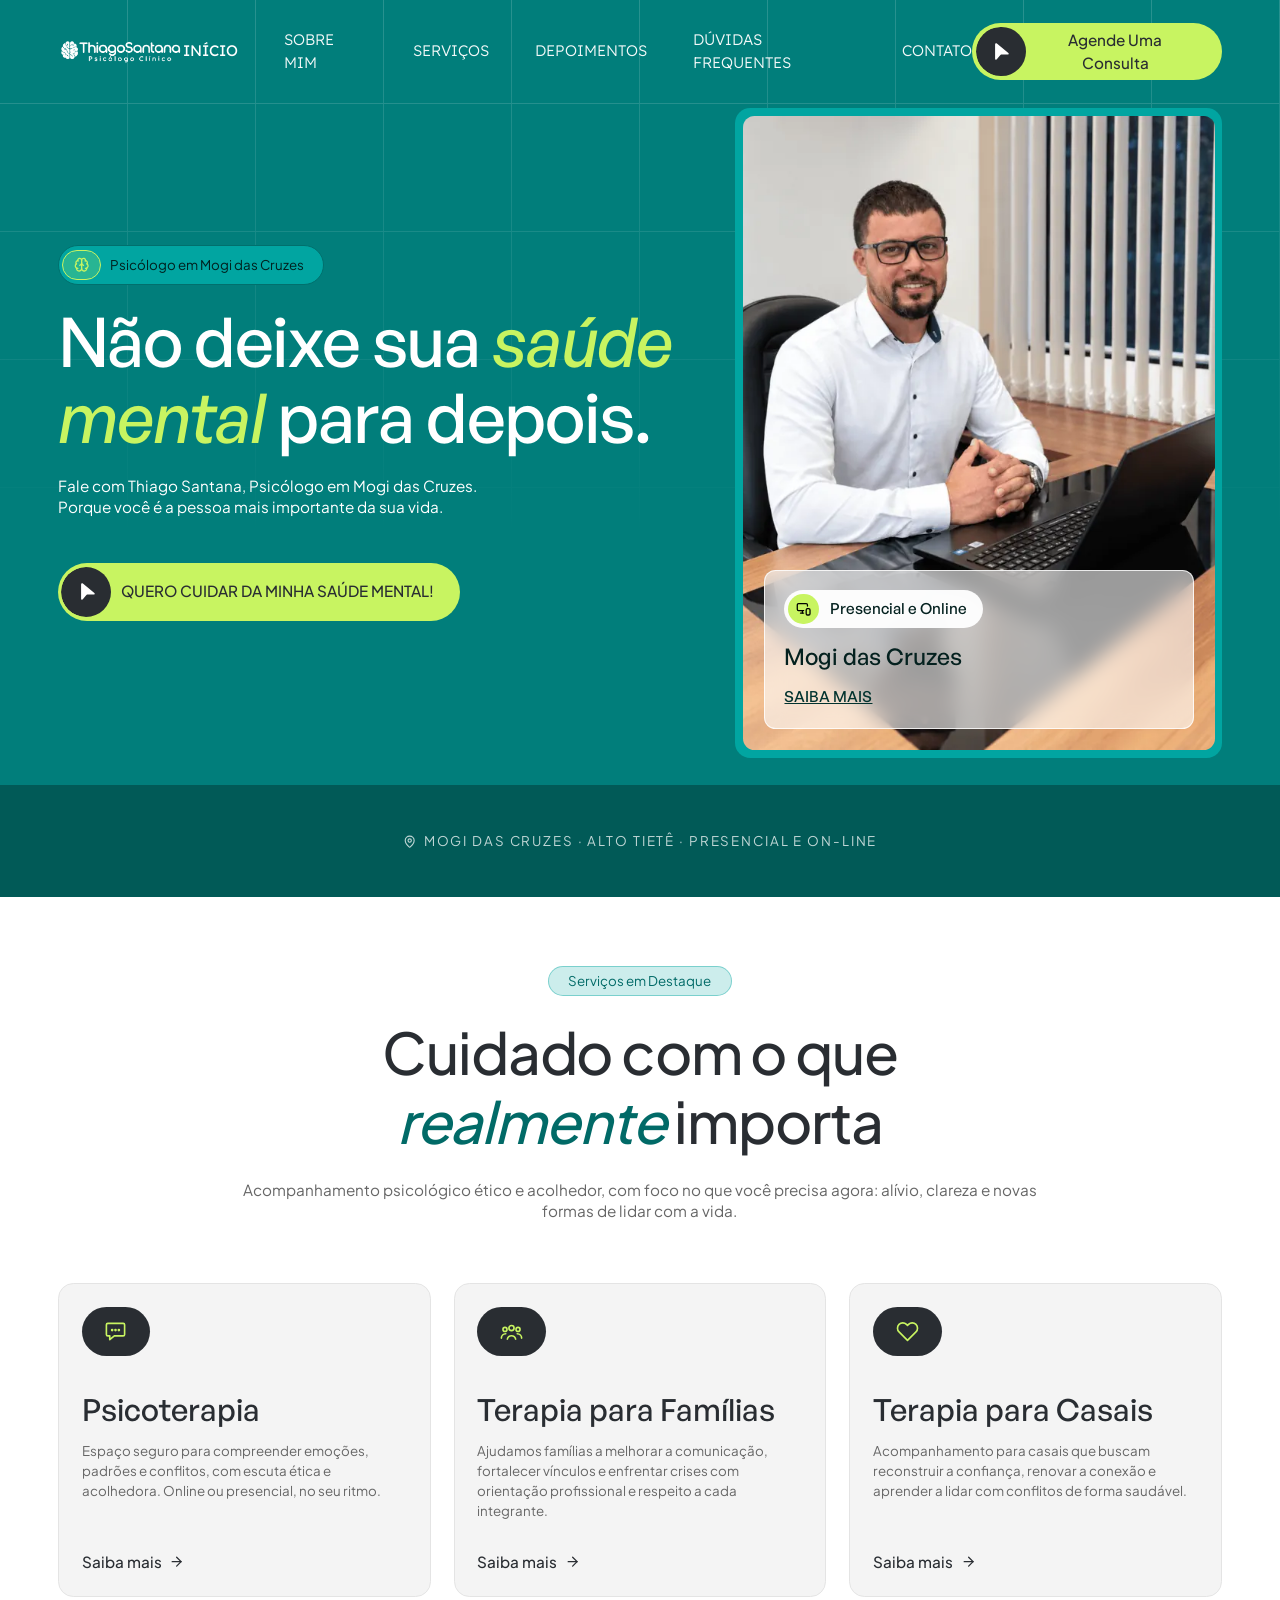
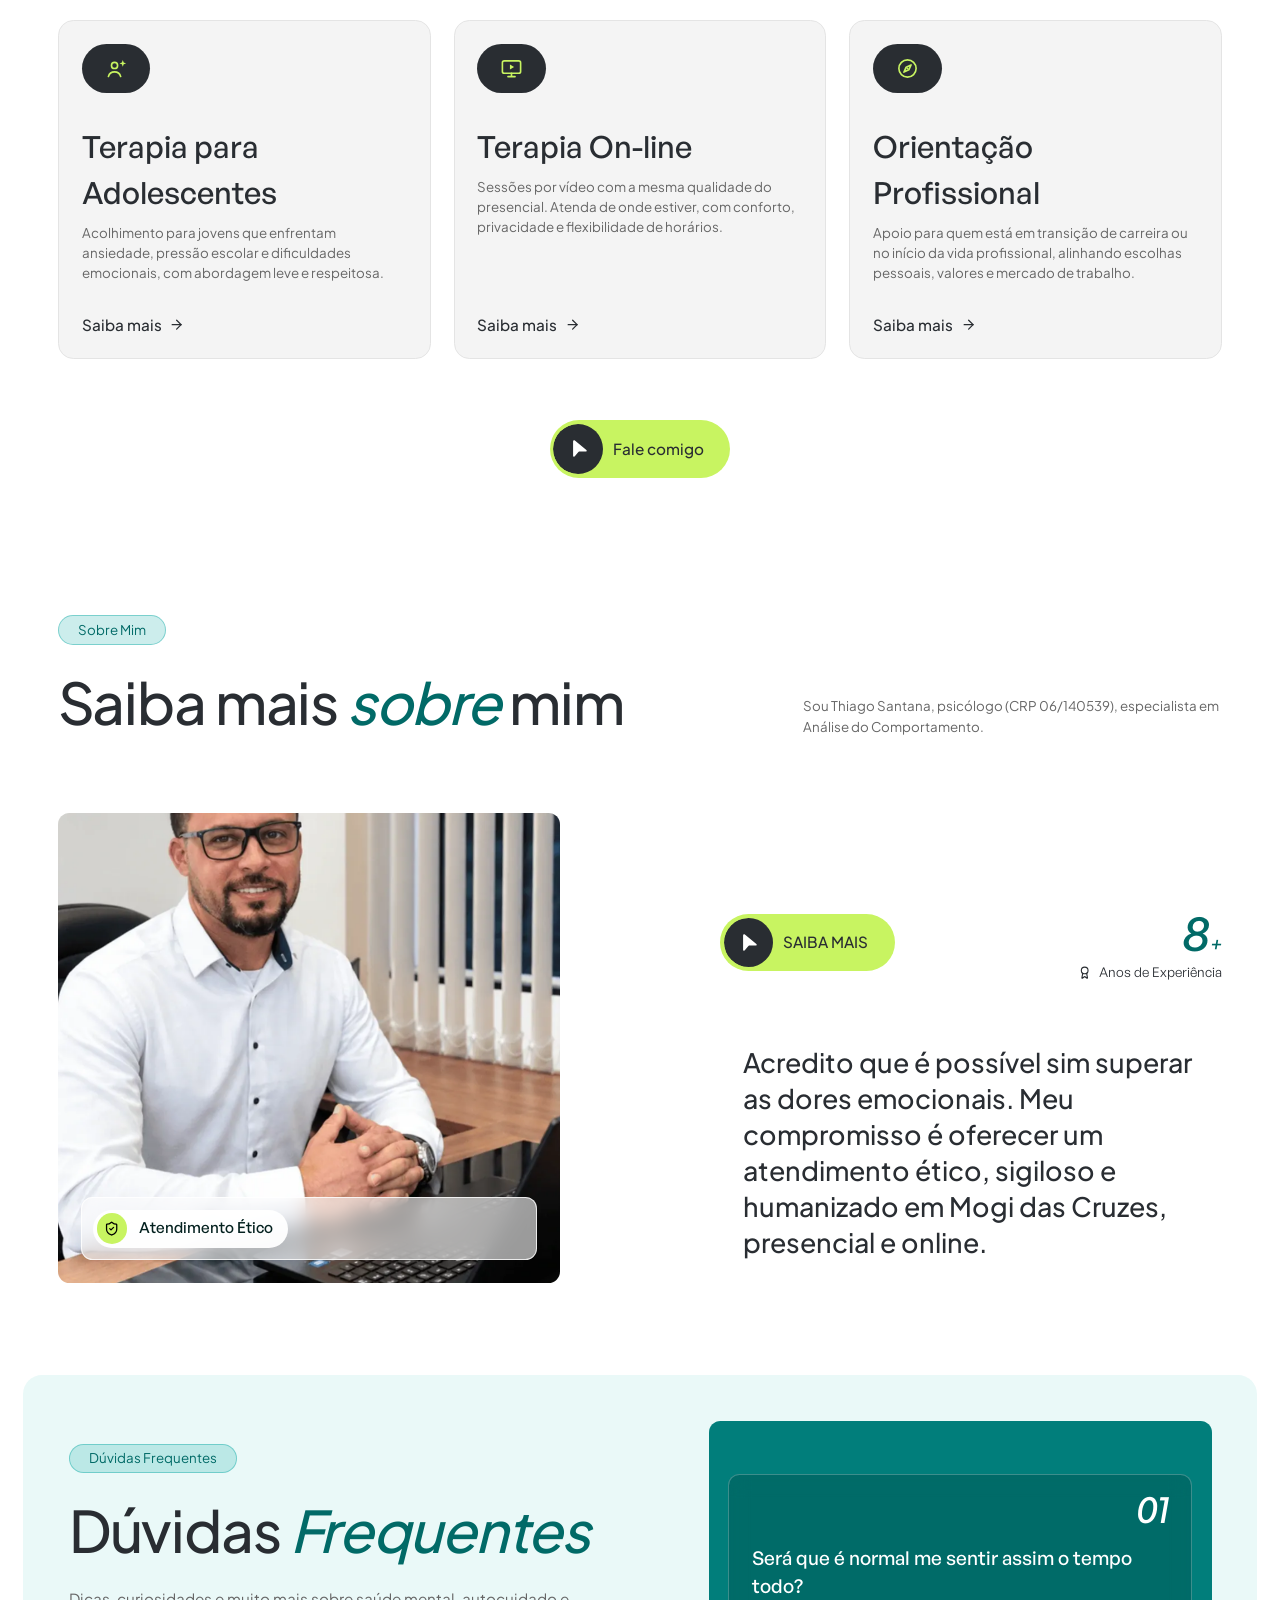
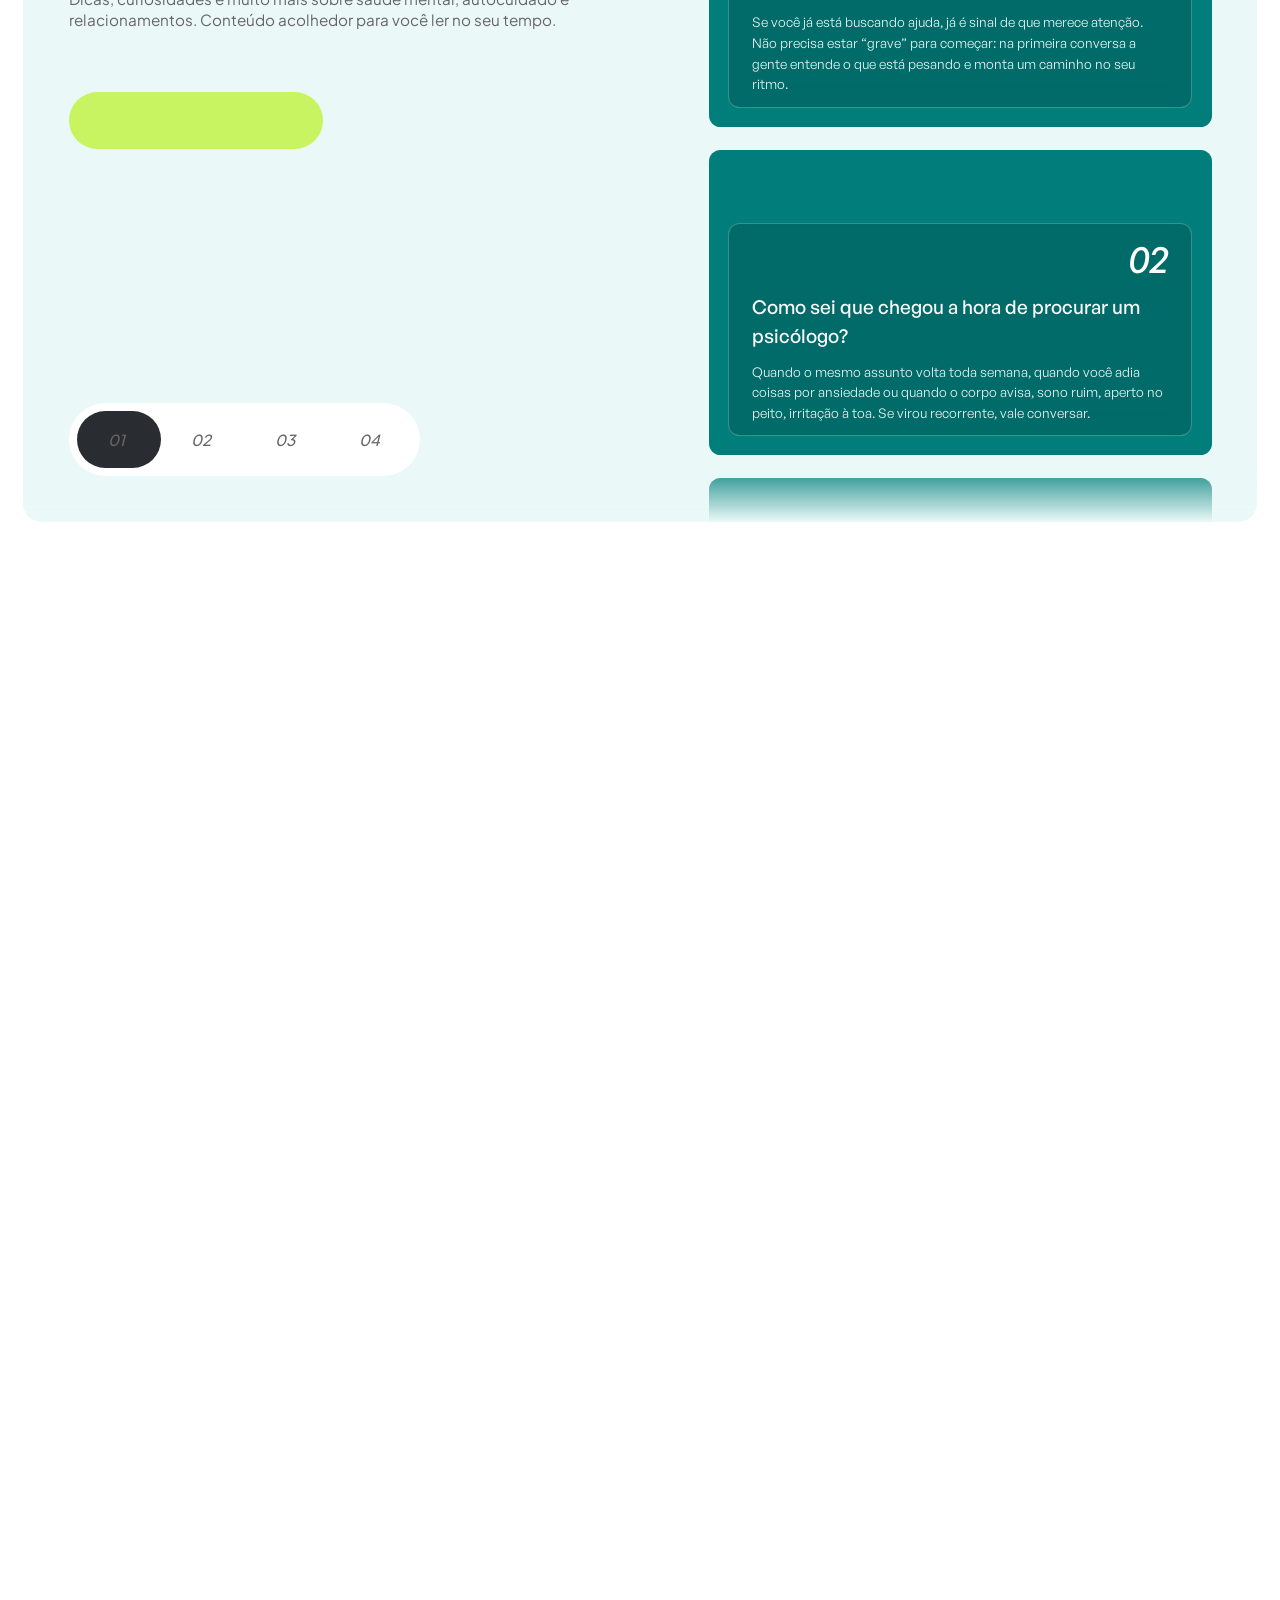
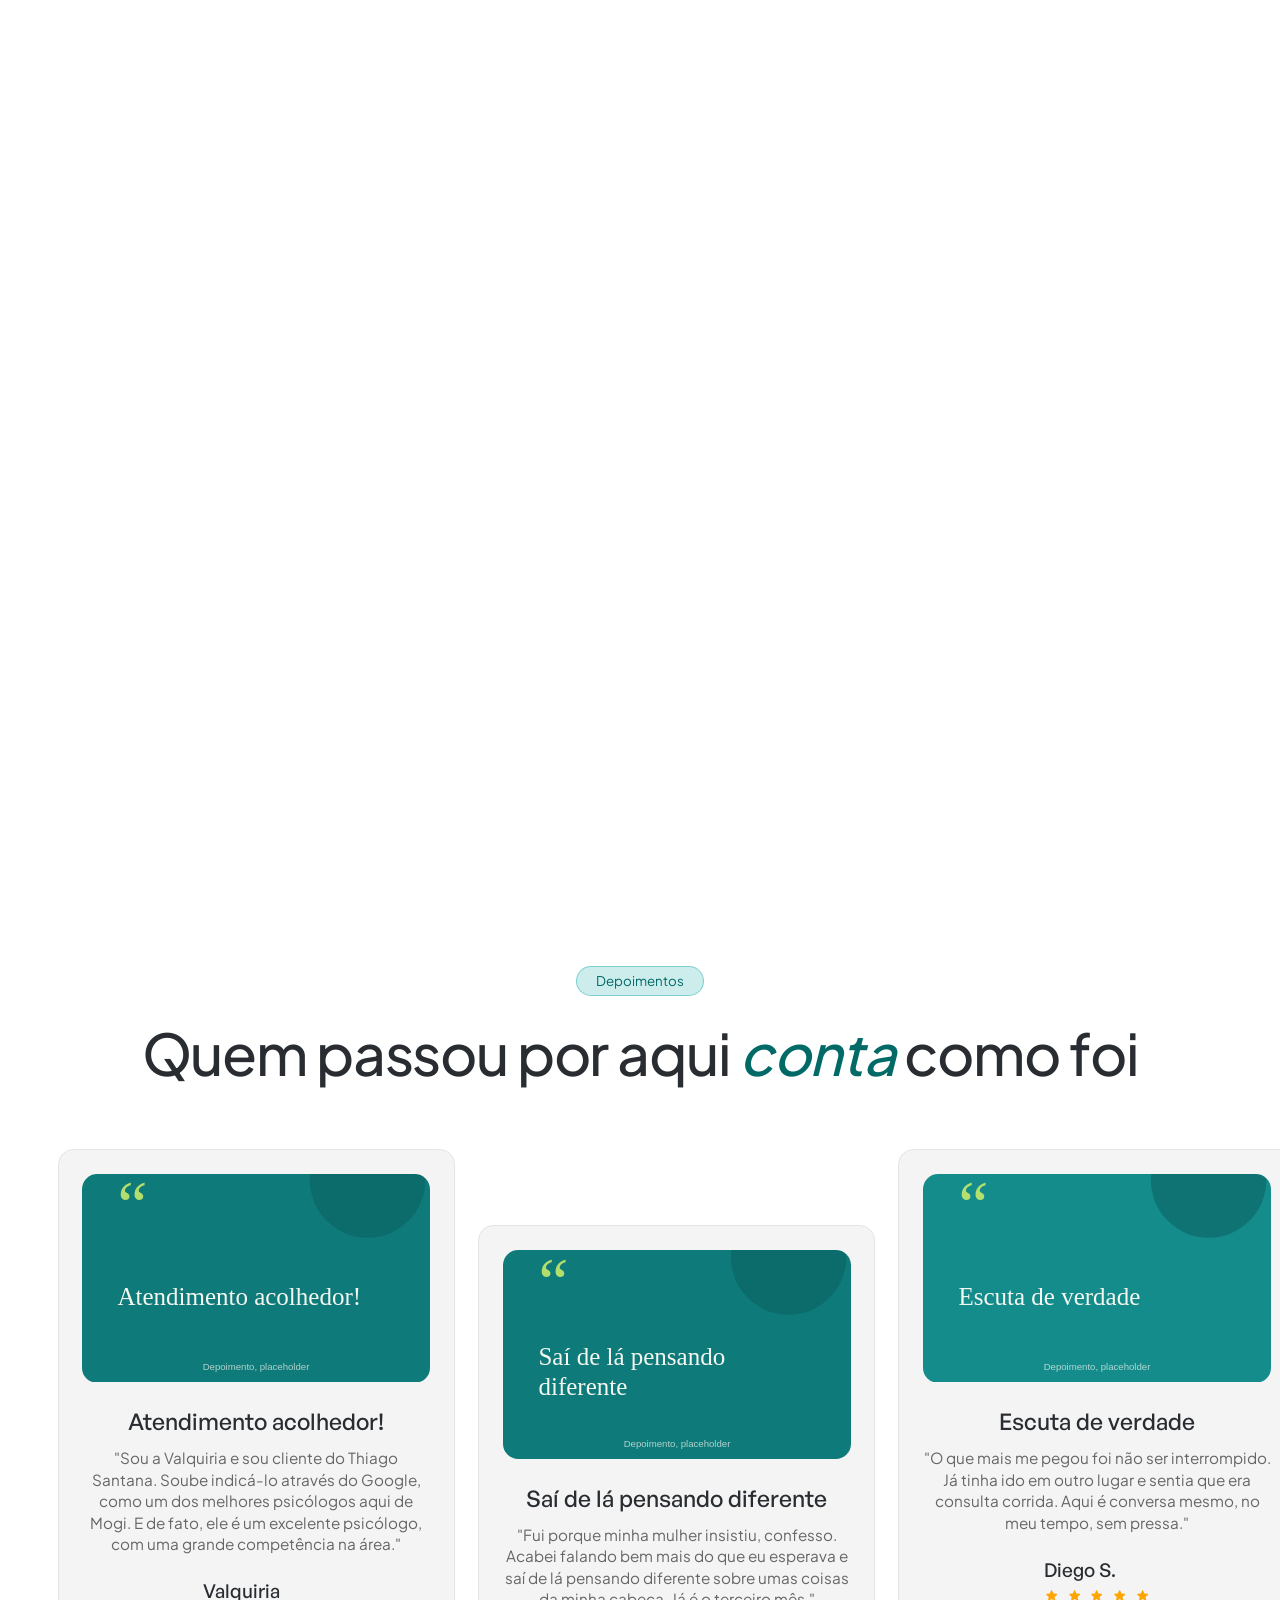
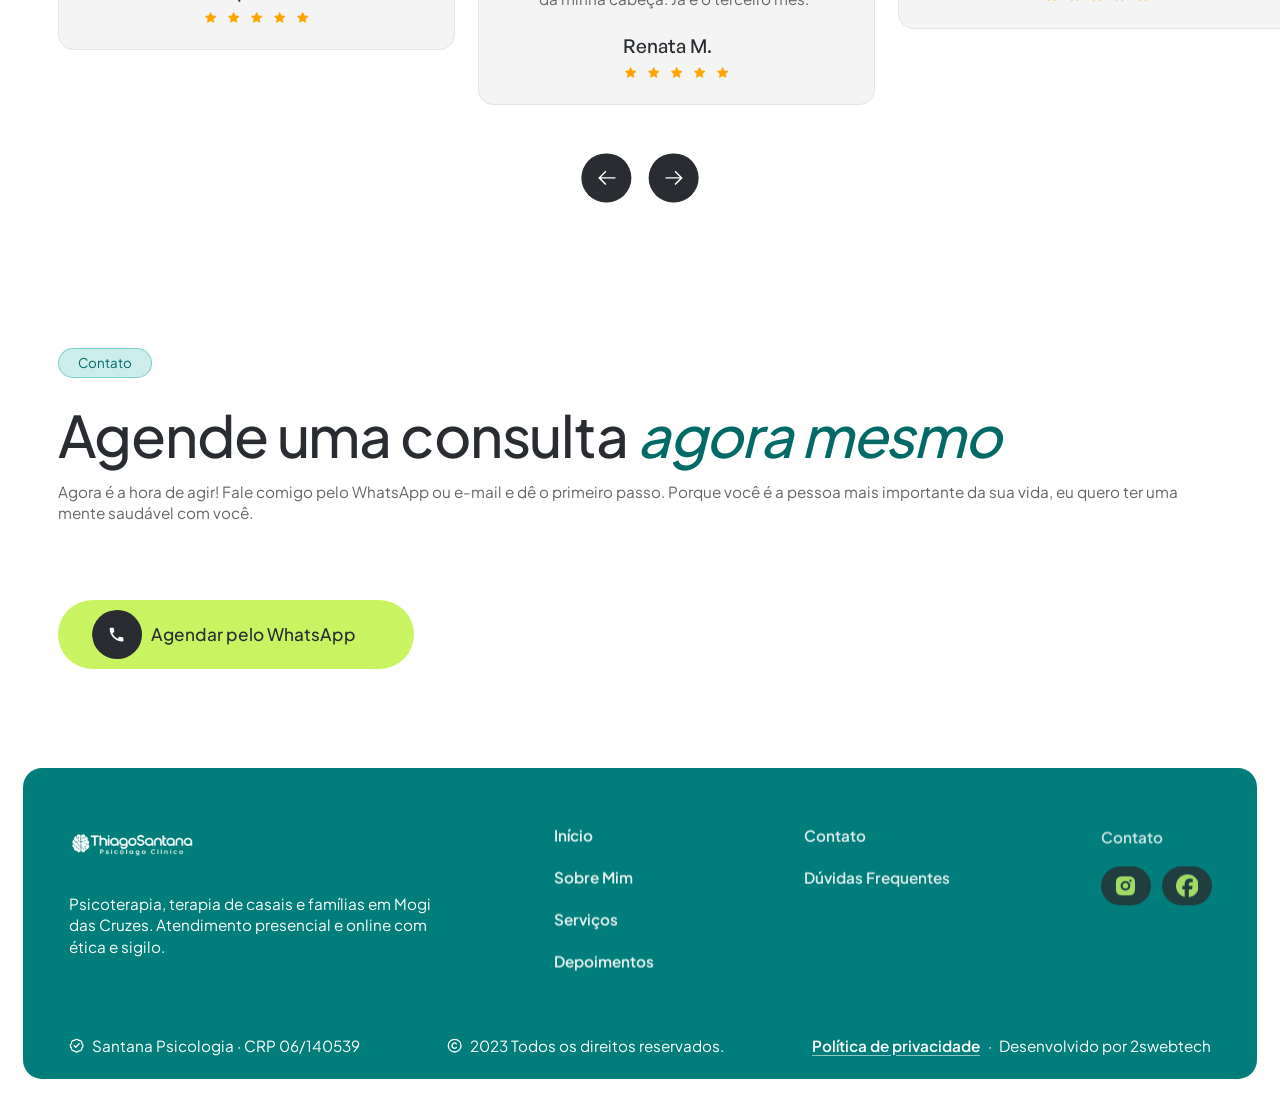
==== commit 725f4768: "Refactor code structure for improved readability and maintainability" ====
--- a/index.html
+++ b/index.html
@@ -1,4 +1,565 @@
-<!DOCTYPE html><!-- This site was created in Webflow. https://webflow.com --><!-- Last Published: Tue Apr 21 2026 16:37:17 GMT+0000 (Coordinated Universal Time) --><html data-wf-page="66ce711d2f854c3aeb89178a" data-wf-site="66ce711d2f854c3aeb891793" lang="pt-BR"><head><meta charset="utf-8"/><title>Santana Psicologia, Thiago Santana | Psicólogo em Mogi das Cruzes</title><meta content="Thiago Santana, psicólogo em Mogi das Cruzes. Psicoterapia, terapia de casais e famílias. Atendimento presencial e online. CRP 06/140539." name="description"/><meta content="Santana Psicologia, Psicólogo em Mogi das Cruzes" property="og:title"/><meta content="Psicoterapia, terapia de casais e famílias com Thiago Santana. Atendimento presencial e online em Mogi das Cruzes." property="og:description"/><meta content="img/66e27e79f60a69a30c203514_Ophen%20GraphSerenium.png" property="og:image"/><meta content="Santana Psicologia, Psicólogo em Mogi das Cruzes" name="twitter:title"/><meta content="Psicoterapia, terapia de casais e famílias com Thiago Santana. Atendimento presencial e online em Mogi das Cruzes." name="twitter:description"/><meta content="img/66e27e79f60a69a30c203514_Ophen%20GraphSerenium.png" name="twitter:image"/><meta property="og:type" content="website"/><meta content="summary_large_image" name="twitter:card"/><meta content="width=device-width, initial-scale=1" name="viewport"/><meta content="Webflow" name="generator"/><link href="css/handymanpro-template.webflow.shared.a7c15f822.css" rel="stylesheet" type="text/css"/><style>@media (min-width:992px) {html.w-mod-js:not(.w-mod-ix) [data-w-id="0229bae6-9f34-f67c-60ad-e8a99b5d3bcb"] {opacity:0;-webkit-transform:translate3d(0, 15%, 0) scale3d(1, 1, 1) rotateX(0) rotateY(0) rotateZ(0) skew(0, 0);-moz-transform:translate3d(0, 15%, 0) scale3d(1, 1, 1) rotateX(0) rotateY(0) rotateZ(0) skew(0, 0);-ms-transform:translate3d(0, 15%, 0) scale3d(1, 1, 1) rotateX(0) rotateY(0) rotateZ(0) skew(0, 0);transform:translate3d(0, 15%, 0) scale3d(1, 1, 1) rotateX(0) rotateY(0) rotateZ(0) skew(0, 0);}html.w-mod-js:not(.w-mod-ix) [data-w-id="f4f2886c-02a1-299b-acae-12a784084970"] {opacity:0;-webkit-transform:translate3d(0, 15%, 0) scale3d(1, 1, 1) rotateX(0) rotateY(0) rotateZ(0) skew(0, 0);-moz-transform:translate3d(0, 15%, 0) scale3d(1, 1, 1) rotateX(0) rotateY(0) rotateZ(0) skew(0, 0);-ms-transform:translate3d(0, 15%, 0) scale3d(1, 1, 1) rotateX(0) rotateY(0) rotateZ(0) skew(0, 0);transform:translate3d(0, 15%, 0) scale3d(1, 1, 1) rotateX(0) rotateY(0) rotateZ(0) skew(0, 0);}html.w-mod-js:not(.w-mod-ix) [data-w-id="5997aa50-a138-091b-d1c5-130cf467ea5d"] {opacity:0;-webkit-transform:translate3d(0, 15%, 0) scale3d(1, 1, 1) rotateX(0) rotateY(0) rotateZ(0) skew(0, 0);-moz-transform:translate3d(0, 15%, 0) scale3d(1, 1, 1) rotateX(0) rotateY(0) rotateZ(0) skew(0, 0);-ms-transform:translate3d(0, 15%, 0) scale3d(1, 1, 1) rotateX(0) rotateY(0) rotateZ(0) skew(0, 0);transform:translate3d(0, 15%, 0) scale3d(1, 1, 1) rotateX(0) rotateY(0) rotateZ(0) skew(0, 0);}html.w-mod-js:not(.w-mod-ix) [data-w-id="f7850f9f-7521-e1d1-4699-3d2b081f07b8"] {opacity:0;-webkit-transform:translate3d(0, 15%, 0) scale3d(1, 1, 1) rotateX(0) rotateY(0) rotateZ(0) skew(0, 0);-moz-transform:translate3d(0, 15%, 0) scale3d(1, 1, 1) rotateX(0) rotateY(0) rotateZ(0) skew(0, 0);-ms-transform:translate3d(0, 15%, 0) scale3d(1, 1, 1) rotateX(0) rotateY(0) rotateZ(0) skew(0, 0);transform:translate3d(0, 15%, 0) scale3d(1, 1, 1) rotateX(0) rotateY(0) rotateZ(0) skew(0, 0);}}@media (max-width:991px) and (min-width:768px) {html.w-mod-js:not(.w-mod-ix) [data-w-id="0229bae6-9f34-f67c-60ad-e8a99b5d3bcb"] {opacity:0;-webkit-transform:translate3d(0, 15%, 0) scale3d(1, 1, 1) rotateX(0) rotateY(0) rotateZ(0) skew(0, 0);-moz-transform:translate3d(0, 15%, 0) scale3d(1, 1, 1) rotateX(0) rotateY(0) rotateZ(0) skew(0, 0);-ms-transform:translate3d(0, 15%, 0) scale3d(1, 1, 1) rotateX(0) rotateY(0) rotateZ(0) skew(0, 0);transform:translate3d(0, 15%, 0) scale3d(1, 1, 1) rotateX(0) rotateY(0) rotateZ(0) skew(0, 0);}html.w-mod-js:not(.w-mod-ix) [data-w-id="f4f2886c-02a1-299b-acae-12a784084970"] {opacity:0;-webkit-transform:translate3d(0, 15%, 0) scale3d(1, 1, 1) rotateX(0) rotateY(0) rotateZ(0) skew(0, 0);-moz-transform:translate3d(0, 15%, 0) scale3d(1, 1, 1) rotateX(0) rotateY(0) rotateZ(0) skew(0, 0);-ms-transform:translate3d(0, 15%, 0) scale3d(1, 1, 1) rotateX(0) rotateY(0) rotateZ(0) skew(0, 0);transform:translate3d(0, 15%, 0) scale3d(1, 1, 1) rotateX(0) rotateY(0) rotateZ(0) skew(0, 0);}}</style><link href="fonts/google-fonts.css" rel="stylesheet"><script type="text/javascript">!function(o,c){var n=c.documentElement,t=" w-mod-";n.className+=t+"js",("ontouchstart"in o||o.DocumentTouch&&c instanceof DocumentTouch)&&(n.className+=t+"touch")}(window,document);</script><link href="img/logo/favicon.png" rel="icon" type="image/png"/><link href="img/logo/favicon.png" rel="apple-touch-icon" type="image/png"/><script type="text/javascript">window.__WEBFLOW_CURRENCY_SETTINGS = {"currencyCode":"USD","symbol":"$","decimal":".","fractionDigits":2,"group":",","template":"{{wf {\"path\":\"symbol\",\"type\":\"PlainText\"} }} {{wf {\"path\":\"amount\",\"type\":\"CommercePrice\"} }} {{wf {\"path\":\"currencyCode\",\"type\":\"PlainText\"} }}","hideDecimalForWholeNumbers":false};</script></head><body><div class="page-wrapper"><div class="global-styles w-embed"><style>
+<!DOCTYPE html><!-- This site was created in Webflow. https://webflow.com --><!-- Last Published: Tue Apr 21 2026 16:37:17 GMT+0000 (Coordinated Universal Time) --><html data-wf-page="66ce711d2f854c3aeb89178a" data-wf-site="66ce711d2f854c3aeb891793" lang="pt-BR"><head><meta charset="utf-8"/><title>Santana Psicologia, Thiago Santana | Psicólogo em Mogi das Cruzes</title><meta content="Thiago Santana, psicólogo em Mogi das Cruzes. Psicoterapia, terapia de casais e famílias. Atendimento presencial e online. CRP 06/140539." name="description"/><meta content="Santana Psicologia, Psicólogo em Mogi das Cruzes" property="og:title"/><meta content="Psicoterapia, terapia de casais e famílias com Thiago Santana. Atendimento presencial e online em Mogi das Cruzes." property="og:description"/><meta content="img/66e27e79f60a69a30c203514_Ophen%20GraphSerenium.png" property="og:image"/><meta content="Santana Psicologia, Psicólogo em Mogi das Cruzes" name="twitter:title"/><meta content="Psicoterapia, terapia de casais e famílias com Thiago Santana. Atendimento presencial e online em Mogi das Cruzes." name="twitter:description"/><meta content="img/66e27e79f60a69a30c203514_Ophen%20GraphSerenium.png" name="twitter:image"/><meta property="og:type" content="website"/><meta content="summary_large_image" name="twitter:card"/><meta content="width=device-width, initial-scale=1" name="viewport"/><meta content="Webflow" name="generator"/><link href="css/handymanpro-template.webflow.shared.a7c15f822.css" rel="stylesheet" type="text/css"/><style>@media (min-width:992px) {html.w-mod-js:not(.w-mod-ix) [data-w-id="0229bae6-9f34-f67c-60ad-e8a99b5d3bcb"] {opacity:0;-webkit-transform:translate3d(0, 15%, 0) scale3d(1, 1, 1) rotateX(0) rotateY(0) rotateZ(0) skew(0, 0);-moz-transform:translate3d(0, 15%, 0) scale3d(1, 1, 1) rotateX(0) rotateY(0) rotateZ(0) skew(0, 0);-ms-transform:translate3d(0, 15%, 0) scale3d(1, 1, 1) rotateX(0) rotateY(0) rotateZ(0) skew(0, 0);transform:translate3d(0, 15%, 0) scale3d(1, 1, 1) rotateX(0) rotateY(0) rotateZ(0) skew(0, 0);}html.w-mod-js:not(.w-mod-ix) [data-w-id="f4f2886c-02a1-299b-acae-12a784084970"] {opacity:0;-webkit-transform:translate3d(0, 15%, 0) scale3d(1, 1, 1) rotateX(0) rotateY(0) rotateZ(0) skew(0, 0);-moz-transform:translate3d(0, 15%, 0) scale3d(1, 1, 1) rotateX(0) rotateY(0) rotateZ(0) skew(0, 0);-ms-transform:translate3d(0, 15%, 0) scale3d(1, 1, 1) rotateX(0) rotateY(0) rotateZ(0) skew(0, 0);transform:translate3d(0, 15%, 0) scale3d(1, 1, 1) rotateX(0) rotateY(0) rotateZ(0) skew(0, 0);}html.w-mod-js:not(.w-mod-ix) [data-w-id="5997aa50-a138-091b-d1c5-130cf467ea5d"] {opacity:0;-webkit-transform:translate3d(0, 15%, 0) scale3d(1, 1, 1) rotateX(0) rotateY(0) rotateZ(0) skew(0, 0);-moz-transform:translate3d(0, 15%, 0) scale3d(1, 1, 1) rotateX(0) rotateY(0) rotateZ(0) skew(0, 0);-ms-transform:translate3d(0, 15%, 0) scale3d(1, 1, 1) rotateX(0) rotateY(0) rotateZ(0) skew(0, 0);transform:translate3d(0, 15%, 0) scale3d(1, 1, 1) rotateX(0) rotateY(0) rotateZ(0) skew(0, 0);}html.w-mod-js:not(.w-mod-ix) [data-w-id="f7850f9f-7521-e1d1-4699-3d2b081f07b8"] {opacity:0;-webkit-transform:translate3d(0, 15%, 0) scale3d(1, 1, 1) rotateX(0) rotateY(0) rotateZ(0) skew(0, 0);-moz-transform:translate3d(0, 15%, 0) scale3d(1, 1, 1) rotateX(0) rotateY(0) rotateZ(0) skew(0, 0);-ms-transform:translate3d(0, 15%, 0) scale3d(1, 1, 1) rotateX(0) rotateY(0) rotateZ(0) skew(0, 0);transform:translate3d(0, 15%, 0) scale3d(1, 1, 1) rotateX(0) rotateY(0) rotateZ(0) skew(0, 0);}}@media (max-width:991px) and (min-width:768px) {html.w-mod-js:not(.w-mod-ix) [data-w-id="0229bae6-9f34-f67c-60ad-e8a99b5d3bcb"] {opacity:0;-webkit-transform:translate3d(0, 15%, 0) scale3d(1, 1, 1) rotateX(0) rotateY(0) rotateZ(0) skew(0, 0);-moz-transform:translate3d(0, 15%, 0) scale3d(1, 1, 1) rotateX(0) rotateY(0) rotateZ(0) skew(0, 0);-ms-transform:translate3d(0, 15%, 0) scale3d(1, 1, 1) rotateX(0) rotateY(0) rotateZ(0) skew(0, 0);transform:translate3d(0, 15%, 0) scale3d(1, 1, 1) rotateX(0) rotateY(0) rotateZ(0) skew(0, 0);}html.w-mod-js:not(.w-mod-ix) [data-w-id="f4f2886c-02a1-299b-acae-12a784084970"] {opacity:0;-webkit-transform:translate3d(0, 15%, 0) scale3d(1, 1, 1) rotateX(0) rotateY(0) rotateZ(0) skew(0, 0);-moz-transform:translate3d(0, 15%, 0) scale3d(1, 1, 1) rotateX(0) rotateY(0) rotateZ(0) skew(0, 0);-ms-transform:translate3d(0, 15%, 0) scale3d(1, 1, 1) rotateX(0) rotateY(0) rotateZ(0) skew(0, 0);transform:translate3d(0, 15%, 0) scale3d(1, 1, 1) rotateX(0) rotateY(0) rotateZ(0) skew(0, 0);}}</style><link rel="preload" href="fonts/66cfa0bf70570b210612ef3b_GeneralSans-Regular.otf" as="font" type="font/otf" crossorigin><link rel="preload" href="fonts/66cfa0bfb756c75e83ce0cad_GeneralSans-Medium.otf" as="font" type="font/otf" crossorigin><link rel="preload" href="fonts/66cfa0bf6b0dd573e5ee8738_GeneralSans-MediumItalic.otf" as="font" type="font/otf" crossorigin><style>/* google-fonts.css inlinado (remove requisição bloqueante) */
+@font-face {
+  font-family: 'Inter';
+  font-style: normal;
+  font-weight: 300;
+  font-display: swap;
+  src: url(fonts/UcC73FwrK3iLTeHuS_nVMrMxCp50SjIa2JL7SUc.woff2) format('woff2');
+  unicode-range: U+0460-052F, U+1C80-1C8A, U+20B4, U+2DE0-2DFF, U+A640-A69F, U+FE2E-FE2F;
+}
+@font-face {
+  font-family: 'Inter';
+  font-style: normal;
+  font-weight: 300;
+  font-display: swap;
+  src: url(fonts/UcC73FwrK3iLTeHuS_nVMrMxCp50SjIa0ZL7SUc.woff2) format('woff2');
+  unicode-range: U+0301, U+0400-045F, U+0490-0491, U+04B0-04B1, U+2116;
+}
+@font-face {
+  font-family: 'Inter';
+  font-style: normal;
+  font-weight: 300;
+  font-display: swap;
+  src: url(fonts/UcC73FwrK3iLTeHuS_nVMrMxCp50SjIa2ZL7SUc.woff2) format('woff2');
+  unicode-range: U+1F00-1FFF;
+}
+@font-face {
+  font-family: 'Inter';
+  font-style: normal;
+  font-weight: 300;
+  font-display: swap;
+  src: url(fonts/UcC73FwrK3iLTeHuS_nVMrMxCp50SjIa1pL7SUc.woff2) format('woff2');
+  unicode-range: U+0370-0377, U+037A-037F, U+0384-038A, U+038C, U+038E-03A1, U+03A3-03FF;
+}
+@font-face {
+  font-family: 'Inter';
+  font-style: normal;
+  font-weight: 300;
+  font-display: swap;
+  src: url(fonts/UcC73FwrK3iLTeHuS_nVMrMxCp50SjIa2pL7SUc.woff2) format('woff2');
+  unicode-range: U+0102-0103, U+0110-0111, U+0128-0129, U+0168-0169, U+01A0-01A1, U+01AF-01B0, U+0300-0301, U+0303-0304, U+0308-0309, U+0323, U+0329, U+1EA0-1EF9, U+20AB;
+}
+@font-face {
+  font-family: 'Inter';
+  font-style: normal;
+  font-weight: 300;
+  font-display: swap;
+  src: url(fonts/UcC73FwrK3iLTeHuS_nVMrMxCp50SjIa25L7SUc.woff2) format('woff2');
+  unicode-range: U+0100-02BA, U+02BD-02C5, U+02C7-02CC, U+02CE-02D7, U+02DD-02FF, U+0304, U+0308, U+0329, U+1D00-1DBF, U+1E00-1E9F, U+1EF2-1EFF, U+2020, U+20A0-20AB, U+20AD-20C0, U+2113, U+2C60-2C7F, U+A720-A7FF;
+}
+@font-face {
+  font-family: 'Inter';
+  font-style: normal;
+  font-weight: 300;
+  font-display: swap;
+  src: url(fonts/UcC73FwrK3iLTeHuS_nVMrMxCp50SjIa1ZL7.woff2) format('woff2');
+  unicode-range: U+0000-00FF, U+0131, U+0152-0153, U+02BB-02BC, U+02C6, U+02DA, U+02DC, U+0304, U+0308, U+0329, U+2000-206F, U+20AC, U+2122, U+2191, U+2193, U+2212, U+2215, U+FEFF, U+FFFD;
+}
+@font-face {
+  font-family: 'Inter';
+  font-style: normal;
+  font-weight: 400;
+  font-display: swap;
+  src: url(fonts/UcC73FwrK3iLTeHuS_nVMrMxCp50SjIa2JL7SUc.woff2) format('woff2');
+  unicode-range: U+0460-052F, U+1C80-1C8A, U+20B4, U+2DE0-2DFF, U+A640-A69F, U+FE2E-FE2F;
+}
+@font-face {
+  font-family: 'Inter';
+  font-style: normal;
+  font-weight: 400;
+  font-display: swap;
+  src: url(fonts/UcC73FwrK3iLTeHuS_nVMrMxCp50SjIa0ZL7SUc.woff2) format('woff2');
+  unicode-range: U+0301, U+0400-045F, U+0490-0491, U+04B0-04B1, U+2116;
+}
+@font-face {
+  font-family: 'Inter';
+  font-style: normal;
+  font-weight: 400;
+  font-display: swap;
+  src: url(fonts/UcC73FwrK3iLTeHuS_nVMrMxCp50SjIa2ZL7SUc.woff2) format('woff2');
+  unicode-range: U+1F00-1FFF;
+}
+@font-face {
+  font-family: 'Inter';
+  font-style: normal;
+  font-weight: 400;
+  font-display: swap;
+  src: url(fonts/UcC73FwrK3iLTeHuS_nVMrMxCp50SjIa1pL7SUc.woff2) format('woff2');
+  unicode-range: U+0370-0377, U+037A-037F, U+0384-038A, U+038C, U+038E-03A1, U+03A3-03FF;
+}
+@font-face {
+  font-family: 'Inter';
+  font-style: normal;
+  font-weight: 400;
+  font-display: swap;
+  src: url(fonts/UcC73FwrK3iLTeHuS_nVMrMxCp50SjIa2pL7SUc.woff2) format('woff2');
+  unicode-range: U+0102-0103, U+0110-0111, U+0128-0129, U+0168-0169, U+01A0-01A1, U+01AF-01B0, U+0300-0301, U+0303-0304, U+0308-0309, U+0323, U+0329, U+1EA0-1EF9, U+20AB;
+}
+@font-face {
+  font-family: 'Inter';
+  font-style: normal;
+  font-weight: 400;
+  font-display: swap;
+  src: url(fonts/UcC73FwrK3iLTeHuS_nVMrMxCp50SjIa25L7SUc.woff2) format('woff2');
+  unicode-range: U+0100-02BA, U+02BD-02C5, U+02C7-02CC, U+02CE-02D7, U+02DD-02FF, U+0304, U+0308, U+0329, U+1D00-1DBF, U+1E00-1E9F, U+1EF2-1EFF, U+2020, U+20A0-20AB, U+20AD-20C0, U+2113, U+2C60-2C7F, U+A720-A7FF;
+}
+@font-face {
+  font-family: 'Inter';
+  font-style: normal;
+  font-weight: 400;
+  font-display: swap;
+  src: url(fonts/UcC73FwrK3iLTeHuS_nVMrMxCp50SjIa1ZL7.woff2) format('woff2');
+  unicode-range: U+0000-00FF, U+0131, U+0152-0153, U+02BB-02BC, U+02C6, U+02DA, U+02DC, U+0304, U+0308, U+0329, U+2000-206F, U+20AC, U+2122, U+2191, U+2193, U+2212, U+2215, U+FEFF, U+FFFD;
+}
+@font-face {
+  font-family: 'Inter';
+  font-style: normal;
+  font-weight: 500;
+  font-display: swap;
+  src: url(fonts/UcC73FwrK3iLTeHuS_nVMrMxCp50SjIa2JL7SUc.woff2) format('woff2');
+  unicode-range: U+0460-052F, U+1C80-1C8A, U+20B4, U+2DE0-2DFF, U+A640-A69F, U+FE2E-FE2F;
+}
+@font-face {
+  font-family: 'Inter';
+  font-style: normal;
+  font-weight: 500;
+  font-display: swap;
+  src: url(fonts/UcC73FwrK3iLTeHuS_nVMrMxCp50SjIa0ZL7SUc.woff2) format('woff2');
+  unicode-range: U+0301, U+0400-045F, U+0490-0491, U+04B0-04B1, U+2116;
+}
+@font-face {
+  font-family: 'Inter';
+  font-style: normal;
+  font-weight: 500;
+  font-display: swap;
+  src: url(fonts/UcC73FwrK3iLTeHuS_nVMrMxCp50SjIa2ZL7SUc.woff2) format('woff2');
+  unicode-range: U+1F00-1FFF;
+}
+@font-face {
+  font-family: 'Inter';
+  font-style: normal;
+  font-weight: 500;
+  font-display: swap;
+  src: url(fonts/UcC73FwrK3iLTeHuS_nVMrMxCp50SjIa1pL7SUc.woff2) format('woff2');
+  unicode-range: U+0370-0377, U+037A-037F, U+0384-038A, U+038C, U+038E-03A1, U+03A3-03FF;
+}
+@font-face {
+  font-family: 'Inter';
+  font-style: normal;
+  font-weight: 500;
+  font-display: swap;
+  src: url(fonts/UcC73FwrK3iLTeHuS_nVMrMxCp50SjIa2pL7SUc.woff2) format('woff2');
+  unicode-range: U+0102-0103, U+0110-0111, U+0128-0129, U+0168-0169, U+01A0-01A1, U+01AF-01B0, U+0300-0301, U+0303-0304, U+0308-0309, U+0323, U+0329, U+1EA0-1EF9, U+20AB;
+}
+@font-face {
+  font-family: 'Inter';
+  font-style: normal;
+  font-weight: 500;
+  font-display: swap;
+  src: url(fonts/UcC73FwrK3iLTeHuS_nVMrMxCp50SjIa25L7SUc.woff2) format('woff2');
+  unicode-range: U+0100-02BA, U+02BD-02C5, U+02C7-02CC, U+02CE-02D7, U+02DD-02FF, U+0304, U+0308, U+0329, U+1D00-1DBF, U+1E00-1E9F, U+1EF2-1EFF, U+2020, U+20A0-20AB, U+20AD-20C0, U+2113, U+2C60-2C7F, U+A720-A7FF;
+}
+@font-face {
+  font-family: 'Inter';
+  font-style: normal;
+  font-weight: 500;
+  font-display: swap;
+  src: url(fonts/UcC73FwrK3iLTeHuS_nVMrMxCp50SjIa1ZL7.woff2) format('woff2');
+  unicode-range: U+0000-00FF, U+0131, U+0152-0153, U+02BB-02BC, U+02C6, U+02DA, U+02DC, U+0304, U+0308, U+0329, U+2000-206F, U+20AC, U+2122, U+2191, U+2193, U+2212, U+2215, U+FEFF, U+FFFD;
+}
+@font-face {
+  font-family: 'Inter';
+  font-style: normal;
+  font-weight: 600;
+  font-display: swap;
+  src: url(fonts/UcC73FwrK3iLTeHuS_nVMrMxCp50SjIa2JL7SUc.woff2) format('woff2');
+  unicode-range: U+0460-052F, U+1C80-1C8A, U+20B4, U+2DE0-2DFF, U+A640-A69F, U+FE2E-FE2F;
+}
+@font-face {
+  font-family: 'Inter';
+  font-style: normal;
+  font-weight: 600;
+  font-display: swap;
+  src: url(fonts/UcC73FwrK3iLTeHuS_nVMrMxCp50SjIa0ZL7SUc.woff2) format('woff2');
+  unicode-range: U+0301, U+0400-045F, U+0490-0491, U+04B0-04B1, U+2116;
+}
+@font-face {
+  font-family: 'Inter';
+  font-style: normal;
+  font-weight: 600;
+  font-display: swap;
+  src: url(fonts/UcC73FwrK3iLTeHuS_nVMrMxCp50SjIa2ZL7SUc.woff2) format('woff2');
+  unicode-range: U+1F00-1FFF;
+}
+@font-face {
+  font-family: 'Inter';
+  font-style: normal;
+  font-weight: 600;
+  font-display: swap;
+  src: url(fonts/UcC73FwrK3iLTeHuS_nVMrMxCp50SjIa1pL7SUc.woff2) format('woff2');
+  unicode-range: U+0370-0377, U+037A-037F, U+0384-038A, U+038C, U+038E-03A1, U+03A3-03FF;
+}
+@font-face {
+  font-family: 'Inter';
+  font-style: normal;
+  font-weight: 600;
+  font-display: swap;
+  src: url(fonts/UcC73FwrK3iLTeHuS_nVMrMxCp50SjIa2pL7SUc.woff2) format('woff2');
+  unicode-range: U+0102-0103, U+0110-0111, U+0128-0129, U+0168-0169, U+01A0-01A1, U+01AF-01B0, U+0300-0301, U+0303-0304, U+0308-0309, U+0323, U+0329, U+1EA0-1EF9, U+20AB;
+}
+@font-face {
+  font-family: 'Inter';
+  font-style: normal;
+  font-weight: 600;
+  font-display: swap;
+  src: url(fonts/UcC73FwrK3iLTeHuS_nVMrMxCp50SjIa25L7SUc.woff2) format('woff2');
+  unicode-range: U+0100-02BA, U+02BD-02C5, U+02C7-02CC, U+02CE-02D7, U+02DD-02FF, U+0304, U+0308, U+0329, U+1D00-1DBF, U+1E00-1E9F, U+1EF2-1EFF, U+2020, U+20A0-20AB, U+20AD-20C0, U+2113, U+2C60-2C7F, U+A720-A7FF;
+}
+@font-face {
+  font-family: 'Inter';
+  font-style: normal;
+  font-weight: 600;
+  font-display: swap;
+  src: url(fonts/UcC73FwrK3iLTeHuS_nVMrMxCp50SjIa1ZL7.woff2) format('woff2');
+  unicode-range: U+0000-00FF, U+0131, U+0152-0153, U+02BB-02BC, U+02C6, U+02DA, U+02DC, U+0304, U+0308, U+0329, U+2000-206F, U+20AC, U+2122, U+2191, U+2193, U+2212, U+2215, U+FEFF, U+FFFD;
+}
+@font-face {
+  font-family: 'Inter';
+  font-style: normal;
+  font-weight: 700;
+  font-display: swap;
+  src: url(fonts/UcC73FwrK3iLTeHuS_nVMrMxCp50SjIa2JL7SUc.woff2) format('woff2');
+  unicode-range: U+0460-052F, U+1C80-1C8A, U+20B4, U+2DE0-2DFF, U+A640-A69F, U+FE2E-FE2F;
+}
+@font-face {
+  font-family: 'Inter';
+  font-style: normal;
+  font-weight: 700;
+  font-display: swap;
+  src: url(fonts/UcC73FwrK3iLTeHuS_nVMrMxCp50SjIa0ZL7SUc.woff2) format('woff2');
+  unicode-range: U+0301, U+0400-045F, U+0490-0491, U+04B0-04B1, U+2116;
+}
+@font-face {
+  font-family: 'Inter';
+  font-style: normal;
+  font-weight: 700;
+  font-display: swap;
+  src: url(fonts/UcC73FwrK3iLTeHuS_nVMrMxCp50SjIa2ZL7SUc.woff2) format('woff2');
+  unicode-range: U+1F00-1FFF;
+}
+@font-face {
+  font-family: 'Inter';
+  font-style: normal;
+  font-weight: 700;
+  font-display: swap;
+  src: url(fonts/UcC73FwrK3iLTeHuS_nVMrMxCp50SjIa1pL7SUc.woff2) format('woff2');
+  unicode-range: U+0370-0377, U+037A-037F, U+0384-038A, U+038C, U+038E-03A1, U+03A3-03FF;
+}
+@font-face {
+  font-family: 'Inter';
+  font-style: normal;
+  font-weight: 700;
+  font-display: swap;
+  src: url(fonts/UcC73FwrK3iLTeHuS_nVMrMxCp50SjIa2pL7SUc.woff2) format('woff2');
+  unicode-range: U+0102-0103, U+0110-0111, U+0128-0129, U+0168-0169, U+01A0-01A1, U+01AF-01B0, U+0300-0301, U+0303-0304, U+0308-0309, U+0323, U+0329, U+1EA0-1EF9, U+20AB;
+}
+@font-face {
+  font-family: 'Inter';
+  font-style: normal;
+  font-weight: 700;
+  font-display: swap;
+  src: url(fonts/UcC73FwrK3iLTeHuS_nVMrMxCp50SjIa25L7SUc.woff2) format('woff2');
+  unicode-range: U+0100-02BA, U+02BD-02C5, U+02C7-02CC, U+02CE-02D7, U+02DD-02FF, U+0304, U+0308, U+0329, U+1D00-1DBF, U+1E00-1E9F, U+1EF2-1EFF, U+2020, U+20A0-20AB, U+20AD-20C0, U+2113, U+2C60-2C7F, U+A720-A7FF;
+}
+@font-face {
+  font-family: 'Inter';
+  font-style: normal;
+  font-weight: 700;
+  font-display: swap;
+  src: url(fonts/UcC73FwrK3iLTeHuS_nVMrMxCp50SjIa1ZL7.woff2) format('woff2');
+  unicode-range: U+0000-00FF, U+0131, U+0152-0153, U+02BB-02BC, U+02C6, U+02DA, U+02DC, U+0304, U+0308, U+0329, U+2000-206F, U+20AC, U+2122, U+2191, U+2193, U+2212, U+2215, U+FEFF, U+FFFD;
+}
+@font-face {
+  font-family: 'Lexend';
+  font-style: normal;
+  font-weight: 300;
+  font-display: swap;
+  src: url(fonts/wlpwgwvFAVdoq2_v9KQU4Wc.woff2) format('woff2');
+  unicode-range: U+0102-0103, U+0110-0111, U+0128-0129, U+0168-0169, U+01A0-01A1, U+01AF-01B0, U+0300-0301, U+0303-0304, U+0308-0309, U+0323, U+0329, U+1EA0-1EF9, U+20AB;
+}
+@font-face {
+  font-family: 'Lexend';
+  font-style: normal;
+  font-weight: 300;
+  font-display: swap;
+  src: url(fonts/wlpwgwvFAVdoq2_v9aQU4Wc.woff2) format('woff2');
+  unicode-range: U+0100-02BA, U+02BD-02C5, U+02C7-02CC, U+02CE-02D7, U+02DD-02FF, U+0304, U+0308, U+0329, U+1D00-1DBF, U+1E00-1E9F, U+1EF2-1EFF, U+2020, U+20A0-20AB, U+20AD-20C0, U+2113, U+2C60-2C7F, U+A720-A7FF;
+}
+@font-face {
+  font-family: 'Lexend';
+  font-style: normal;
+  font-weight: 300;
+  font-display: swap;
+  src: url(fonts/wlpwgwvFAVdoq2_v-6QU.woff2) format('woff2');
+  unicode-range: U+0000-00FF, U+0131, U+0152-0153, U+02BB-02BC, U+02C6, U+02DA, U+02DC, U+0304, U+0308, U+0329, U+2000-206F, U+20AC, U+2122, U+2191, U+2193, U+2212, U+2215, U+FEFF, U+FFFD;
+}
+@font-face {
+  font-family: 'Lexend';
+  font-style: normal;
+  font-weight: 400;
+  font-display: swap;
+  src: url(fonts/wlpwgwvFAVdoq2_v9KQU4Wc.woff2) format('woff2');
+  unicode-range: U+0102-0103, U+0110-0111, U+0128-0129, U+0168-0169, U+01A0-01A1, U+01AF-01B0, U+0300-0301, U+0303-0304, U+0308-0309, U+0323, U+0329, U+1EA0-1EF9, U+20AB;
+}
+@font-face {
+  font-family: 'Lexend';
+  font-style: normal;
+  font-weight: 400;
+  font-display: swap;
+  src: url(fonts/wlpwgwvFAVdoq2_v9aQU4Wc.woff2) format('woff2');
+  unicode-range: U+0100-02BA, U+02BD-02C5, U+02C7-02CC, U+02CE-02D7, U+02DD-02FF, U+0304, U+0308, U+0329, U+1D00-1DBF, U+1E00-1E9F, U+1EF2-1EFF, U+2020, U+20A0-20AB, U+20AD-20C0, U+2113, U+2C60-2C7F, U+A720-A7FF;
+}
+@font-face {
+  font-family: 'Lexend';
+  font-style: normal;
+  font-weight: 400;
+  font-display: swap;
+  src: url(fonts/wlpwgwvFAVdoq2_v-6QU.woff2) format('woff2');
+  unicode-range: U+0000-00FF, U+0131, U+0152-0153, U+02BB-02BC, U+02C6, U+02DA, U+02DC, U+0304, U+0308, U+0329, U+2000-206F, U+20AC, U+2122, U+2191, U+2193, U+2212, U+2215, U+FEFF, U+FFFD;
+}
+@font-face {
+  font-family: 'Lexend';
+  font-style: normal;
+  font-weight: 500;
+  font-display: swap;
+  src: url(fonts/wlpwgwvFAVdoq2_v9KQU4Wc.woff2) format('woff2');
+  unicode-range: U+0102-0103, U+0110-0111, U+0128-0129, U+0168-0169, U+01A0-01A1, U+01AF-01B0, U+0300-0301, U+0303-0304, U+0308-0309, U+0323, U+0329, U+1EA0-1EF9, U+20AB;
+}
+@font-face {
+  font-family: 'Lexend';
+  font-style: normal;
+  font-weight: 500;
+  font-display: swap;
+  src: url(fonts/wlpwgwvFAVdoq2_v9aQU4Wc.woff2) format('woff2');
+  unicode-range: U+0100-02BA, U+02BD-02C5, U+02C7-02CC, U+02CE-02D7, U+02DD-02FF, U+0304, U+0308, U+0329, U+1D00-1DBF, U+1E00-1E9F, U+1EF2-1EFF, U+2020, U+20A0-20AB, U+20AD-20C0, U+2113, U+2C60-2C7F, U+A720-A7FF;
+}
+@font-face {
+  font-family: 'Lexend';
+  font-style: normal;
+  font-weight: 500;
+  font-display: swap;
+  src: url(fonts/wlpwgwvFAVdoq2_v-6QU.woff2) format('woff2');
+  unicode-range: U+0000-00FF, U+0131, U+0152-0153, U+02BB-02BC, U+02C6, U+02DA, U+02DC, U+0304, U+0308, U+0329, U+2000-206F, U+20AC, U+2122, U+2191, U+2193, U+2212, U+2215, U+FEFF, U+FFFD;
+}
+@font-face {
+  font-family: 'Lexend';
+  font-style: normal;
+  font-weight: 600;
+  font-display: swap;
+  src: url(fonts/wlpwgwvFAVdoq2_v9KQU4Wc.woff2) format('woff2');
+  unicode-range: U+0102-0103, U+0110-0111, U+0128-0129, U+0168-0169, U+01A0-01A1, U+01AF-01B0, U+0300-0301, U+0303-0304, U+0308-0309, U+0323, U+0329, U+1EA0-1EF9, U+20AB;
+}
+@font-face {
+  font-family: 'Lexend';
+  font-style: normal;
+  font-weight: 600;
+  font-display: swap;
+  src: url(fonts/wlpwgwvFAVdoq2_v9aQU4Wc.woff2) format('woff2');
+  unicode-range: U+0100-02BA, U+02BD-02C5, U+02C7-02CC, U+02CE-02D7, U+02DD-02FF, U+0304, U+0308, U+0329, U+1D00-1DBF, U+1E00-1E9F, U+1EF2-1EFF, U+2020, U+20A0-20AB, U+20AD-20C0, U+2113, U+2C60-2C7F, U+A720-A7FF;
+}
+@font-face {
+  font-family: 'Lexend';
+  font-style: normal;
+  font-weight: 600;
+  font-display: swap;
+  src: url(fonts/wlpwgwvFAVdoq2_v-6QU.woff2) format('woff2');
+  unicode-range: U+0000-00FF, U+0131, U+0152-0153, U+02BB-02BC, U+02C6, U+02DA, U+02DC, U+0304, U+0308, U+0329, U+2000-206F, U+20AC, U+2122, U+2191, U+2193, U+2212, U+2215, U+FEFF, U+FFFD;
+}
+@font-face {
+  font-family: 'Lexend';
+  font-style: normal;
+  font-weight: 700;
+  font-display: swap;
+  src: url(fonts/wlpwgwvFAVdoq2_v9KQU4Wc.woff2) format('woff2');
+  unicode-range: U+0102-0103, U+0110-0111, U+0128-0129, U+0168-0169, U+01A0-01A1, U+01AF-01B0, U+0300-0301, U+0303-0304, U+0308-0309, U+0323, U+0329, U+1EA0-1EF9, U+20AB;
+}
+@font-face {
+  font-family: 'Lexend';
+  font-style: normal;
+  font-weight: 700;
+  font-display: swap;
+  src: url(fonts/wlpwgwvFAVdoq2_v9aQU4Wc.woff2) format('woff2');
+  unicode-range: U+0100-02BA, U+02BD-02C5, U+02C7-02CC, U+02CE-02D7, U+02DD-02FF, U+0304, U+0308, U+0329, U+1D00-1DBF, U+1E00-1E9F, U+1EF2-1EFF, U+2020, U+20A0-20AB, U+20AD-20C0, U+2113, U+2C60-2C7F, U+A720-A7FF;
+}
+@font-face {
+  font-family: 'Lexend';
+  font-style: normal;
+  font-weight: 700;
+  font-display: swap;
+  src: url(fonts/wlpwgwvFAVdoq2_v-6QU.woff2) format('woff2');
+  unicode-range: U+0000-00FF, U+0131, U+0152-0153, U+02BB-02BC, U+02C6, U+02DA, U+02DC, U+0304, U+0308, U+0329, U+2000-206F, U+20AC, U+2122, U+2191, U+2193, U+2212, U+2215, U+FEFF, U+FFFD;
+}
+@font-face {
+  font-family: 'Plus Jakarta Sans';
+  font-style: normal;
+  font-weight: 300;
+  font-display: swap;
+  src: url(fonts/LDIoaomQNQcsA88c7O9yZ4KMCoOg4Ko70yyygA.woff2) format('woff2');
+  unicode-range: U+0460-052F, U+1C80-1C8A, U+20B4, U+2DE0-2DFF, U+A640-A69F, U+FE2E-FE2F;
+}
+@font-face {
+  font-family: 'Plus Jakarta Sans';
+  font-style: normal;
+  font-weight: 300;
+  font-display: swap;
+  src: url(fonts/LDIoaomQNQcsA88c7O9yZ4KMCoOg4Ko50yyygA.woff2) format('woff2');
+  unicode-range: U+0102-0103, U+0110-0111, U+0128-0129, U+0168-0169, U+01A0-01A1, U+01AF-01B0, U+0300-0301, U+0303-0304, U+0308-0309, U+0323, U+0329, U+1EA0-1EF9, U+20AB;
+}
+@font-face {
+  font-family: 'Plus Jakarta Sans';
+  font-style: normal;
+  font-weight: 300;
+  font-display: swap;
+  src: url(fonts/LDIoaomQNQcsA88c7O9yZ4KMCoOg4Ko40yyygA.woff2) format('woff2');
+  unicode-range: U+0100-02BA, U+02BD-02C5, U+02C7-02CC, U+02CE-02D7, U+02DD-02FF, U+0304, U+0308, U+0329, U+1D00-1DBF, U+1E00-1E9F, U+1EF2-1EFF, U+2020, U+20A0-20AB, U+20AD-20C0, U+2113, U+2C60-2C7F, U+A720-A7FF;
+}
+@font-face {
+  font-family: 'Plus Jakarta Sans';
+  font-style: normal;
+  font-weight: 300;
+  font-display: swap;
+  src: url(fonts/LDIoaomQNQcsA88c7O9yZ4KMCoOg4Ko20yw.woff2) format('woff2');
+  unicode-range: U+0000-00FF, U+0131, U+0152-0153, U+02BB-02BC, U+02C6, U+02DA, U+02DC, U+0304, U+0308, U+0329, U+2000-206F, U+20AC, U+2122, U+2191, U+2193, U+2212, U+2215, U+FEFF, U+FFFD;
+}
+@font-face {
+  font-family: 'Plus Jakarta Sans';
+  font-style: normal;
+  font-weight: 400;
+  font-display: swap;
+  src: url(fonts/LDIoaomQNQcsA88c7O9yZ4KMCoOg4Ko70yyygA.woff2) format('woff2');
+  unicode-range: U+0460-052F, U+1C80-1C8A, U+20B4, U+2DE0-2DFF, U+A640-A69F, U+FE2E-FE2F;
+}
+@font-face {
+  font-family: 'Plus Jakarta Sans';
+  font-style: normal;
+  font-weight: 400;
+  font-display: swap;
+  src: url(fonts/LDIoaomQNQcsA88c7O9yZ4KMCoOg4Ko50yyygA.woff2) format('woff2');
+  unicode-range: U+0102-0103, U+0110-0111, U+0128-0129, U+0168-0169, U+01A0-01A1, U+01AF-01B0, U+0300-0301, U+0303-0304, U+0308-0309, U+0323, U+0329, U+1EA0-1EF9, U+20AB;
+}
+@font-face {
+  font-family: 'Plus Jakarta Sans';
+  font-style: normal;
+  font-weight: 400;
+  font-display: swap;
+  src: url(fonts/LDIoaomQNQcsA88c7O9yZ4KMCoOg4Ko40yyygA.woff2) format('woff2');
+  unicode-range: U+0100-02BA, U+02BD-02C5, U+02C7-02CC, U+02CE-02D7, U+02DD-02FF, U+0304, U+0308, U+0329, U+1D00-1DBF, U+1E00-1E9F, U+1EF2-1EFF, U+2020, U+20A0-20AB, U+20AD-20C0, U+2113, U+2C60-2C7F, U+A720-A7FF;
+}
+@font-face {
+  font-family: 'Plus Jakarta Sans';
+  font-style: normal;
+  font-weight: 400;
+  font-display: swap;
+  src: url(fonts/LDIoaomQNQcsA88c7O9yZ4KMCoOg4Ko20yw.woff2) format('woff2');
+  unicode-range: U+0000-00FF, U+0131, U+0152-0153, U+02BB-02BC, U+02C6, U+02DA, U+02DC, U+0304, U+0308, U+0329, U+2000-206F, U+20AC, U+2122, U+2191, U+2193, U+2212, U+2215, U+FEFF, U+FFFD;
+}
+@font-face {
+  font-family: 'Plus Jakarta Sans';
+  font-style: normal;
+  font-weight: 500;
+  font-display: swap;
+  src: url(fonts/LDIoaomQNQcsA88c7O9yZ4KMCoOg4Ko70yyygA.woff2) format('woff2');
+  unicode-range: U+0460-052F, U+1C80-1C8A, U+20B4, U+2DE0-2DFF, U+A640-A69F, U+FE2E-FE2F;
+}
+@font-face {
+  font-family: 'Plus Jakarta Sans';
+  font-style: normal;
+  font-weight: 500;
+  font-display: swap;
+  src: url(fonts/LDIoaomQNQcsA88c7O9yZ4KMCoOg4Ko50yyygA.woff2) format('woff2');
+  unicode-range: U+0102-0103, U+0110-0111, U+0128-0129, U+0168-0169, U+01A0-01A1, U+01AF-01B0, U+0300-0301, U+0303-0304, U+0308-0309, U+0323, U+0329, U+1EA0-1EF9, U+20AB;
+}
+@font-face {
+  font-family: 'Plus Jakarta Sans';
+  font-style: normal;
+  font-weight: 500;
+  font-display: swap;
+  src: url(fonts/LDIoaomQNQcsA88c7O9yZ4KMCoOg4Ko40yyygA.woff2) format('woff2');
+  unicode-range: U+0100-02BA, U+02BD-02C5, U+02C7-02CC, U+02CE-02D7, U+02DD-02FF, U+0304, U+0308, U+0329, U+1D00-1DBF, U+1E00-1E9F, U+1EF2-1EFF, U+2020, U+20A0-20AB, U+20AD-20C0, U+2113, U+2C60-2C7F, U+A720-A7FF;
+}
+@font-face {
+  font-family: 'Plus Jakarta Sans';
+  font-style: normal;
+  font-weight: 500;
+  font-display: swap;
+  src: url(fonts/LDIoaomQNQcsA88c7O9yZ4KMCoOg4Ko20yw.woff2) format('woff2');
+  unicode-range: U+0000-00FF, U+0131, U+0152-0153, U+02BB-02BC, U+02C6, U+02DA, U+02DC, U+0304, U+0308, U+0329, U+2000-206F, U+20AC, U+2122, U+2191, U+2193, U+2212, U+2215, U+FEFF, U+FFFD;
+}
+@font-face {
+  font-family: 'Plus Jakarta Sans';
+  font-style: normal;
+  font-weight: 600;
+  font-display: swap;
+  src: url(fonts/LDIoaomQNQcsA88c7O9yZ4KMCoOg4Ko70yyygA.woff2) format('woff2');
+  unicode-range: U+0460-052F, U+1C80-1C8A, U+20B4, U+2DE0-2DFF, U+A640-A69F, U+FE2E-FE2F;
+}
+@font-face {
+  font-family: 'Plus Jakarta Sans';
+  font-style: normal;
+  font-weight: 600;
+  font-display: swap;
+  src: url(fonts/LDIoaomQNQcsA88c7O9yZ4KMCoOg4Ko50yyygA.woff2) format('woff2');
+  unicode-range: U+0102-0103, U+0110-0111, U+0128-0129, U+0168-0169, U+01A0-01A1, U+01AF-01B0, U+0300-0301, U+0303-0304, U+0308-0309, U+0323, U+0329, U+1EA0-1EF9, U+20AB;
+}
+@font-face {
+  font-family: 'Plus Jakarta Sans';
+  font-style: normal;
+  font-weight: 600;
+  font-display: swap;
+  src: url(fonts/LDIoaomQNQcsA88c7O9yZ4KMCoOg4Ko40yyygA.woff2) format('woff2');
+  unicode-range: U+0100-02BA, U+02BD-02C5, U+02C7-02CC, U+02CE-02D7, U+02DD-02FF, U+0304, U+0308, U+0329, U+1D00-1DBF, U+1E00-1E9F, U+1EF2-1EFF, U+2020, U+20A0-20AB, U+20AD-20C0, U+2113, U+2C60-2C7F, U+A720-A7FF;
+}
+@font-face {
+  font-family: 'Plus Jakarta Sans';
+  font-style: normal;
+  font-weight: 600;
+  font-display: swap;
+  src: url(fonts/LDIoaomQNQcsA88c7O9yZ4KMCoOg4Ko20yw.woff2) format('woff2');
+  unicode-range: U+0000-00FF, U+0131, U+0152-0153, U+02BB-02BC, U+02C6, U+02DA, U+02DC, U+0304, U+0308, U+0329, U+2000-206F, U+20AC, U+2122, U+2191, U+2193, U+2212, U+2215, U+FEFF, U+FFFD;
+}
+@font-face {
+  font-family: 'Plus Jakarta Sans';
+  font-style: normal;
+  font-weight: 700;
+  font-display: swap;
+  src: url(fonts/LDIoaomQNQcsA88c7O9yZ4KMCoOg4Ko70yyygA.woff2) format('woff2');
+  unicode-range: U+0460-052F, U+1C80-1C8A, U+20B4, U+2DE0-2DFF, U+A640-A69F, U+FE2E-FE2F;
+}
+@font-face {
+  font-family: 'Plus Jakarta Sans';
+  font-style: normal;
+  font-weight: 700;
+  font-display: swap;
+  src: url(fonts/LDIoaomQNQcsA88c7O9yZ4KMCoOg4Ko50yyygA.woff2) format('woff2');
+  unicode-range: U+0102-0103, U+0110-0111, U+0128-0129, U+0168-0169, U+01A0-01A1, U+01AF-01B0, U+0300-0301, U+0303-0304, U+0308-0309, U+0323, U+0329, U+1EA0-1EF9, U+20AB;
+}
+@font-face {
+  font-family: 'Plus Jakarta Sans';
+  font-style: normal;
+  font-weight: 700;
+  font-display: swap;
+  src: url(fonts/LDIoaomQNQcsA88c7O9yZ4KMCoOg4Ko40yyygA.woff2) format('woff2');
+  unicode-range: U+0100-02BA, U+02BD-02C5, U+02C7-02CC, U+02CE-02D7, U+02DD-02FF, U+0304, U+0308, U+0329, U+1D00-1DBF, U+1E00-1E9F, U+1EF2-1EFF, U+2020, U+20A0-20AB, U+20AD-20C0, U+2113, U+2C60-2C7F, U+A720-A7FF;
+}
+@font-face {
+  font-family: 'Plus Jakarta Sans';
+  font-style: normal;
+  font-weight: 700;
+  font-display: swap;
+  src: url(fonts/LDIoaomQNQcsA88c7O9yZ4KMCoOg4Ko20yw.woff2) format('woff2');
+  unicode-range: U+0000-00FF, U+0131, U+0152-0153, U+02BB-02BC, U+02C6, U+02DA, U+02DC, U+0304, U+0308, U+0329, U+2000-206F, U+20AC, U+2122, U+2191, U+2193, U+2212, U+2215, U+FEFF, U+FFFD;
+}
+</style><script type="text/javascript">!function(o,c){var n=c.documentElement,t=" w-mod-";n.className+=t+"js",("ontouchstart"in o||o.DocumentTouch&&c instanceof DocumentTouch)&&(n.className+=t+"touch")}(window,document);</script><link href="img/logo/favicon.png" rel="icon" type="image/png"/><link href="img/logo/favicon.png" rel="apple-touch-icon" type="image/png"/><script type="text/javascript">window.__WEBFLOW_CURRENCY_SETTINGS = {"currencyCode":"USD","symbol":"$","decimal":".","fractionDigits":2,"group":",","template":"{{wf {\"path\":\"symbol\",\"type\":\"PlainText\"} }} {{wf {\"path\":\"amount\",\"type\":\"CommercePrice\"} }} {{wf {\"path\":\"currencyCode\",\"type\":\"PlainText\"} }}","hideDecimalForWholeNumbers":false};</script></head><body><div class="page-wrapper"><div class="global-styles w-embed"><style>
 
 /* CSS Fluid Responsive */
 
@@ -366,7 +927,40 @@
  color: var(--text-color--text-primary);
  }
 }
- </style></div><main class="main-wrapper"><header id="home" class="section_hero"><div data-w-id="d197ef62-0d7c-23fd-eca2-feea1d32d3bd" data-animation="default" data-collapse="medium" data-duration="400" data-easing="ease" data-easing2="ease" role="banner" class="nav_component w-nav"><div class="padding-global is-navbar"><div class="container-large"><div class="navbar_content"><a href="#" class="navbar_logo-link w-nav-brand"><img src="img/logo/logo-white.png" alt="Santana Psicologia" class="navbar_logo"/></a><div class="nav_wrap"><nav role="navigation" class="nav_mobile w-nav-menu"><div class="navbar_list"><a href="#home" class="nav_links w-nav-link">INÍCIO</a><a href="#about" class="nav_links w-nav-link">SOBRE MIM</a><a href="#services" class="nav_links w-nav-link">SERVIÇOS</a><a href="#testimonial" class="nav_links w-nav-link">DEPOIMENTOS</a><a href="#portfolio" class="nav_links w-nav-link">DÚVIDAS FREQUENTES</a><a href="#contact" class="nav_links w-nav-link">CONTATO</a></div></nav></div><div class="nav_buttons-wrap"><div class="login-wrap hide-mobile-landscape"><a data-w-id="625020e8-f452-cbb8-caff-3fda3c5c21ae" href="#" class="button is-icon w-inline-block"><div class="button_wrap"><div class="button_icon-wrap"><svg xmlns="http://www.w3.org/2000/svg" width="100%" viewBox="0 0 20 20" fill="none" class="icon-1x1-medium is-mobile"><path d="M4.28564 2.57443C4.28564 1.613 5.39993 1.08157 6.14779 1.68657L18.2049 11.4501C18.9321 12.0387 18.5156 13.2144 17.5799 13.2144H10.8821C10.6426 13.2145 10.4061 13.268 10.1899 13.3712C9.97377 13.4744 9.78342 13.6246 9.63279 13.8109L6.0885 18.1923C5.48707 18.9359 4.28564 18.5109 4.28564 17.5544V2.57443Z" fill="currentColor"></path></svg></div><div class="z-index-2"><div data-w-id="625020e8-f452-cbb8-caff-3fda3c5c21b2">Agende Uma Consulta</div></div><div class="button_bg"></div></div></a></div><div class="menu-button w-nav-button"><div class="nav-button_component"><div class="nav-button_line is-first"></div><div class="nav-button_line is-second"></div><div class="nav-button_line is-third"></div></div><div class="hide w-icon-nav-menu"></div></div></div></div></div></div></div><div class="padding-global"><div class="container-large"><div class="hero_wrap"><div class="hero_content"><div class="hero_heading"><div data-w-id="1230b924-f57d-5dcd-aae0-dd8fe5c020b5" style="opacity:0;-webkit-transform:translate3d(0, 15%, 0) scale3d(1, 1, 1) rotateX(0) rotateY(0) rotateZ(0) skew(0, 0);-moz-transform:translate3d(0, 15%, 0) scale3d(1, 1, 1) rotateX(0) rotateY(0) rotateZ(0) skew(0, 0);-ms-transform:translate3d(0, 15%, 0) scale3d(1, 1, 1) rotateX(0) rotateY(0) rotateZ(0) skew(0, 0);transform:translate3d(0, 15%, 0) scale3d(1, 1, 1) rotateX(0) rotateY(0) rotateZ(0) skew(0, 0)" class="hero-tag_component"><div class="hero-tag_icon-wrap"><svg xmlns="http://www.w3.org/2000/svg" viewBox="0 0 24 24" fill="none" stroke="currentColor" stroke-width="2" stroke-linecap="round" stroke-linejoin="round" class="icon-1x1-small" aria-hidden="true" focusable="false"><path d="M12 18V5" /><path d="M15 13a4.17 4.17 0 0 1-3-4 4.17 4.17 0 0 1-3 4" /><path d="M17.598 6.5A3 3 0 1 0 12 5a3 3 0 1 0-5.598 1.5" /><path d="M17.997 5.125a4 4 0 0 1 2.526 5.77" /><path d="M18 18a4 4 0 0 0 2-7.464" /><path d="M19.967 17.483A4 4 0 1 1 12 18a4 4 0 1 1-7.967-.517" /><path d="M6 18a4 4 0 0 1-2-7.464" /><path d="M6.003 5.125a4 4 0 0 0-2.526 5.77" /></svg></div><div class="text-sm">Psicólogo em Mogi das Cruzes</div></div><h1 data-w-id="42d4c960-dd7a-9a20-f749-b82dace96f3e" style="opacity:0;-webkit-transform:translate3d(0, 15%, 0) scale3d(1, 1, 1) rotateX(0) rotateY(0) rotateZ(0) skew(0, 0);-moz-transform:translate3d(0, 15%, 0) scale3d(1, 1, 1) rotateX(0) rotateY(0) rotateZ(0) skew(0, 0);-ms-transform:translate3d(0, 15%, 0) scale3d(1, 1, 1) rotateX(0) rotateY(0) rotateZ(0) skew(0, 0);transform:translate3d(0, 15%, 0) scale3d(1, 1, 1) rotateX(0) rotateY(0) rotateZ(0) skew(0, 0)" class="hero-display">Não deixe sua <span class="text-style-italic text-color-alternate">saúde mental</span> para depois.</h1><div data-w-id="5888cd50-cb74-e200-8c9f-5633f2db2604" style="opacity:0;-webkit-transform:translate3d(0, 15%, 0) scale3d(1, 1, 1) rotateX(0) rotateY(0) rotateZ(0) skew(0, 0);-moz-transform:translate3d(0, 15%, 0) scale3d(1, 1, 1) rotateX(0) rotateY(0) rotateZ(0) skew(0, 0);-ms-transform:translate3d(0, 15%, 0) scale3d(1, 1, 1) rotateX(0) rotateY(0) rotateZ(0) skew(0, 0);transform:translate3d(0, 15%, 0) scale3d(1, 1, 1) rotateX(0) rotateY(0) rotateZ(0) skew(0, 0)" class="description is-hero"><div class="text-base">Fale com Thiago Santana, Psicólogo em Mogi das Cruzes.<br/>Porque você é a pessoa mais importante da sua vida.</div></div></div><div data-w-id="bac20425-6604-cd34-4728-c3e3e17c86bf" style="opacity:0;-webkit-transform:translate3d(0, 15%, 0) scale3d(1, 1, 1) rotateX(0) rotateY(0) rotateZ(0) skew(0, 0);-moz-transform:translate3d(0, 15%, 0) scale3d(1, 1, 1) rotateX(0) rotateY(0) rotateZ(0) skew(0, 0);-ms-transform:translate3d(0, 15%, 0) scale3d(1, 1, 1) rotateX(0) rotateY(0) rotateZ(0) skew(0, 0);transform:translate3d(0, 15%, 0) scale3d(1, 1, 1) rotateX(0) rotateY(0) rotateZ(0) skew(0, 0)"><a data-w-id="625020e8-f452-cbb8-caff-3fda3c5c21ae" href="#contact" class="button is-icon w-inline-block"><div class="button_wrap"><div class="button_icon-wrap"><svg xmlns="http://www.w3.org/2000/svg" width="100%" viewBox="0 0 20 20" fill="none" class="icon-1x1-medium is-mobile"><path d="M4.28564 2.57443C4.28564 1.613 5.39993 1.08157 6.14779 1.68657L18.2049 11.4501C18.9321 12.0387 18.5156 13.2144 17.5799 13.2144H10.8821C10.6426 13.2145 10.4061 13.268 10.1899 13.3712C9.97377 13.4744 9.78342 13.6246 9.63279 13.8109L6.0885 18.1923C5.48707 18.9359 4.28564 18.5109 4.28564 17.5544V2.57443Z" fill="currentColor"></path></svg></div><div class="z-index-2"><div data-w-id="625020e8-f452-cbb8-caff-3fda3c5c21b2">QUERO CUIDAR DA MINHA SAÚDE MENTAL!</div></div><div class="button_bg"></div></div></a></div></div><div data-w-id="0ca18431-7e9f-5fa2-9ab9-e33da5f6e032" style="opacity:0;-webkit-transform:translate3d(0, 15%, 0) scale3d(1, 1, 1) rotateX(0) rotateY(0) rotateZ(0) skew(0, 0);-moz-transform:translate3d(0, 15%, 0) scale3d(1, 1, 1) rotateX(0) rotateY(0) rotateZ(0) skew(0, 0);-ms-transform:translate3d(0, 15%, 0) scale3d(1, 1, 1) rotateX(0) rotateY(0) rotateZ(0) skew(0, 0);transform:translate3d(0, 15%, 0) scale3d(1, 1, 1) rotateX(0) rotateY(0) rotateZ(0) skew(0, 0)" class="hero_visual"><div class="hero_visual-image"><img src="img/hero/img-hero-doctor.webp" loading="eager" fetchpriority="high" alt="Thiago Santana, psicólogo em Mogi das Cruzes, foto de perfil" class="image"/><div data-w-id="ddc67b7e-cf10-1770-1b3c-0dc45950dab7" style="opacity:0;-webkit-transform:translate3d(0, 15%, 0) scale3d(1, 1, 1) rotateX(0) rotateY(0) rotateZ(0) skew(0, 0);-moz-transform:translate3d(0, 15%, 0) scale3d(1, 1, 1) rotateX(0) rotateY(0) rotateZ(0) skew(0, 0);-ms-transform:translate3d(0, 15%, 0) scale3d(1, 1, 1) rotateX(0) rotateY(0) rotateZ(0) skew(0, 0);transform:translate3d(0, 15%, 0) scale3d(1, 1, 1) rotateX(0) rotateY(0) rotateZ(0) skew(0, 0)" class="card_component"><div class="card_content"><div data-w-id="0a981473-2351-8e16-1fec-cbd10f5ac809" style="opacity:0;-webkit-transform:translate3d(0, 15%, 0) scale3d(1, 1, 1) rotateX(0) rotateY(0) rotateZ(0) skew(0, 0);-moz-transform:translate3d(0, 15%, 0) scale3d(1, 1, 1) rotateX(0) rotateY(0) rotateZ(0) skew(0, 0);-ms-transform:translate3d(0, 15%, 0) scale3d(1, 1, 1) rotateX(0) rotateY(0) rotateZ(0) skew(0, 0);transform:translate3d(0, 15%, 0) scale3d(1, 1, 1) rotateX(0) rotateY(0) rotateZ(0) skew(0, 0)" class="card_tag"><div class="card_tag-icon_wrap"><svg xmlns="http://www.w3.org/2000/svg" viewBox="0 0 24 24" fill="none" stroke="currentColor" stroke-width="2" stroke-linecap="round" stroke-linejoin="round" class="icon-1x1-small" aria-hidden="true" focusable="false"><path d="M18 8V6a2 2 0 0 0-2-2H4a2 2 0 0 0-2 2v7a2 2 0 0 0 2 2h8" /><path d="M10 19v-3.96 3.15" /><path d="M7 19h5" /><rect width="6" height="10" x="16" y="12" rx="2" /></svg></div><div>Presencial e Online</div></div><div data-w-id="c090b951-d655-d7c4-3f28-cf534269c62e" style="opacity:0;-webkit-transform:translate3d(0, 15%, 0) scale3d(1, 1, 1) rotateX(0) rotateY(0) rotateZ(0) skew(0, 0);-moz-transform:translate3d(0, 15%, 0) scale3d(1, 1, 1) rotateX(0) rotateY(0) rotateZ(0) skew(0, 0);-ms-transform:translate3d(0, 15%, 0) scale3d(1, 1, 1) rotateX(0) rotateY(0) rotateZ(0) skew(0, 0);transform:translate3d(0, 15%, 0) scale3d(1, 1, 1) rotateX(0) rotateY(0) rotateZ(0) skew(0, 0)" class="text-2xl text-weight-medium">Mogi das Cruzes</div><a data-w-id="e7d04e56-e77c-c645-e89a-efe9a9c697ca" style="opacity:0;-webkit-transform:translate3d(0, 15%, 0) scale3d(1, 1, 1) rotateX(0) rotateY(0) rotateZ(0) skew(0, 0);-moz-transform:translate3d(0, 15%, 0) scale3d(1, 1, 1) rotateX(0) rotateY(0) rotateZ(0) skew(0, 0);-ms-transform:translate3d(0, 15%, 0) scale3d(1, 1, 1) rotateX(0) rotateY(0) rotateZ(0) skew(0, 0);transform:translate3d(0, 15%, 0) scale3d(1, 1, 1) rotateX(0) rotateY(0) rotateZ(0) skew(0, 0)" href="#services" class="link">SAIBA MAIS</a></div></div></div></div></div></div></div><div data-w-id="bc0056e8-b3dc-96da-e6e6-3ccf88764bdc" style="opacity:0;-webkit-transform:translate3d(0, 15%, 0) scale3d(1, 1, 1) rotateX(0) rotateY(0) rotateZ(0) skew(0, 0);-moz-transform:translate3d(0, 15%, 0) scale3d(1, 1, 1) rotateX(0) rotateY(0) rotateZ(0) skew(0, 0);-ms-transform:translate3d(0, 15%, 0) scale3d(1, 1, 1) rotateX(0) rotateY(0) rotateZ(0) skew(0, 0);transform:translate3d(0, 15%, 0) scale3d(1, 1, 1) rotateX(0) rotateY(0) rotateZ(0) skew(0, 0)" class="hero_brand"><div class="padding-global"><div class="container-large"><div class="hero_brand-wrap" style="height:auto;flex-direction:column;gap:0.75rem;padding-top:3rem;padding-bottom:3rem"><div class="text-sm has-icon is-center" style="letter-spacing:.14em;text-transform:uppercase;opacity:.75"><svg xmlns="http://www.w3.org/2000/svg" viewBox="0 0 24 24" fill="none" stroke="currentColor" stroke-width="2" stroke-linecap="round" stroke-linejoin="round" class="icon-inline" aria-hidden="true" focusable="false"><path d="M20 10c0 4.993-5.539 10.193-7.399 11.799a1 1 0 0 1-1.202 0C9.539 20.193 4 14.993 4 10a8 8 0 0 1 16 0" /><circle cx="12" cy="10" r="3" /></svg><span>Mogi das Cruzes &middot; Alto Tiet&ecirc; &middot; Presencial e On-line</span></div></div></div></div></div></header><section id="services" class="section_service"><div class="padding-global padding-section-medium"><div class="container-large"><div class="service_wrap"><div class="content_top"><div data-w-id="fc621653-38d3-dfb4-bbdf-cee8302b9dc3" class="tag_component is-text"><div>Serviços em Destaque</div></div><h2 data-w-id="d1dac370-d175-8188-934b-c33deb6f4206" style="opacity:0;-webkit-transform:translate3d(0, 15%, 0) scale3d(1, 1, 1) rotateX(0) rotateY(0) rotateZ(0) skew(0, 0);-moz-transform:translate3d(0, 15%, 0) scale3d(1, 1, 1) rotateX(0) rotateY(0) rotateZ(0) skew(0, 0);-ms-transform:translate3d(0, 15%, 0) scale3d(1, 1, 1) rotateX(0) rotateY(0) rotateZ(0) skew(0, 0);transform:translate3d(0, 15%, 0) scale3d(1, 1, 1) rotateX(0) rotateY(0) rotateZ(0) skew(0, 0)" class="text-6xl text-weight-medium">Cuidado com o que <br/><span class="text-style-italic text-color-tertiary">realmente</span> importa</h2><div data-w-id="4ed179a2-ebcd-8cd3-32e4-02f747f4e4be" style="opacity:0;-webkit-transform:translate3d(0, 15%, 0) scale3d(1, 1, 1) rotateX(0) rotateY(0) rotateZ(0) skew(0, 0);-moz-transform:translate3d(0, 15%, 0) scale3d(1, 1, 1) rotateX(0) rotateY(0) rotateZ(0) skew(0, 0);-ms-transform:translate3d(0, 15%, 0) scale3d(1, 1, 1) rotateX(0) rotateY(0) rotateZ(0) skew(0, 0);transform:translate3d(0, 15%, 0) scale3d(1, 1, 1) rotateX(0) rotateY(0) rotateZ(0) skew(0, 0)" class="content_description"><div class="text-base align-center">Acompanhamento psicológico ético e acolhedor, com foco no que você precisa agora: alívio, clareza e novas formas de lidar com a vida.</div></div></div><div class="service_list-wrap w-dyn-list"><div role="list" class="service_list w-dyn-items"><div id="w-node-e0e919fc-1388-2d8e-d0af-65c80002bbe1-eb89178a" role="listitem" class="service_item w-dyn-item"><a data-w-id="76810f89-982f-187f-d3a5-6e2c378c0fb3" style="opacity:0;-webkit-transform:translate3d(0, 15%, 0) scale3d(1, 1, 1) rotateX(0) rotateY(0) rotateZ(0) skew(0, 0);-moz-transform:translate3d(0, 15%, 0) scale3d(1, 1, 1) rotateX(0) rotateY(0) rotateZ(0) skew(0, 0);-ms-transform:translate3d(0, 15%, 0) scale3d(1, 1, 1) rotateX(0) rotateY(0) rotateZ(0) skew(0, 0);transform:translate3d(0, 15%, 0) scale3d(1, 1, 1) rotateX(0) rotateY(0) rotateZ(0) skew(0, 0)" href="#" class="service_item-card w-inline-block"><div class="service_item-wrap"><div class="service_item-content"><div class="service_item-icon-wrap"><img src="img/icon-psicoterapia.svg" loading="lazy" alt="" class="icon-1x1-large"/></div><div class="service_item-text"><h3 class="service_item-h3">Psicoterapia</h3><div class="text-sm text-color-secondary">Espaço seguro para compreender emoções, padrões e conflitos, com escuta ética e acolhedora. Online ou presencial, no seu ritmo.</div></div></div><div class="text-base text-weight-medium has-icon"><span>Saiba mais</span><svg xmlns="http://www.w3.org/2000/svg" viewBox="0 0 24 24" fill="none" stroke="currentColor" stroke-width="2" stroke-linecap="round" stroke-linejoin="round" class="icon-inline" aria-hidden="true" focusable="false"><path d="M5 12h14" /><path d="m12 5 7 7-7 7" /></svg></div></div></a></div><div id="w-node-e0e919fc-1388-2d8e-d0af-65c80002bbe1-eb89178a" role="listitem" class="service_item w-dyn-item"><a data-w-id="76810f89-982f-187f-d3a5-6e2c378c0fb3" style="opacity:0;-webkit-transform:translate3d(0, 15%, 0) scale3d(1, 1, 1) rotateX(0) rotateY(0) rotateZ(0) skew(0, 0);-moz-transform:translate3d(0, 15%, 0) scale3d(1, 1, 1) rotateX(0) rotateY(0) rotateZ(0) skew(0, 0);-ms-transform:translate3d(0, 15%, 0) scale3d(1, 1, 1) rotateX(0) rotateY(0) rotateZ(0) skew(0, 0);transform:translate3d(0, 15%, 0) scale3d(1, 1, 1) rotateX(0) rotateY(0) rotateZ(0) skew(0, 0)" href="#" class="service_item-card w-inline-block"><div class="service_item-wrap"><div class="service_item-content"><div class="service_item-icon-wrap"><img src="img/icon-familias.svg" loading="lazy" alt="" class="icon-1x1-large"/></div><div class="service_item-text"><h3 class="service_item-h3">Terapia para Famílias</h3><div class="text-sm text-color-secondary">Ajudamos famílias a melhorar a comunicação, fortalecer vínculos e enfrentar crises com orientação profissional e respeito a cada integrante.</div></div></div><div class="text-base text-weight-medium has-icon"><span>Saiba mais</span><svg xmlns="http://www.w3.org/2000/svg" viewBox="0 0 24 24" fill="none" stroke="currentColor" stroke-width="2" stroke-linecap="round" stroke-linejoin="round" class="icon-inline" aria-hidden="true" focusable="false"><path d="M5 12h14" /><path d="m12 5 7 7-7 7" /></svg></div></div></a></div><div id="w-node-e0e919fc-1388-2d8e-d0af-65c80002bbe1-eb89178a" role="listitem" class="service_item w-dyn-item"><a data-w-id="76810f89-982f-187f-d3a5-6e2c378c0fb3" style="opacity:0;-webkit-transform:translate3d(0, 15%, 0) scale3d(1, 1, 1) rotateX(0) rotateY(0) rotateZ(0) skew(0, 0);-moz-transform:translate3d(0, 15%, 0) scale3d(1, 1, 1) rotateX(0) rotateY(0) rotateZ(0) skew(0, 0);-ms-transform:translate3d(0, 15%, 0) scale3d(1, 1, 1) rotateX(0) rotateY(0) rotateZ(0) skew(0, 0);transform:translate3d(0, 15%, 0) scale3d(1, 1, 1) rotateX(0) rotateY(0) rotateZ(0) skew(0, 0)" href="#" class="service_item-card w-inline-block"><div class="service_item-wrap"><div class="service_item-content"><div class="service_item-icon-wrap"><img src="img/icon-casais.svg" loading="lazy" alt="" class="icon-1x1-large"/></div><div class="service_item-text"><h3 class="service_item-h3">Terapia para Casais</h3><div class="text-sm text-color-secondary">Acompanhamento para casais que buscam reconstruir a confiança, renovar a conexão e aprender a lidar com conflitos de forma saudável.</div></div></div><div class="text-base text-weight-medium has-icon"><span>Saiba mais</span><svg xmlns="http://www.w3.org/2000/svg" viewBox="0 0 24 24" fill="none" stroke="currentColor" stroke-width="2" stroke-linecap="round" stroke-linejoin="round" class="icon-inline" aria-hidden="true" focusable="false"><path d="M5 12h14" /><path d="m12 5 7 7-7 7" /></svg></div></div></a></div><div id="w-node-e0e919fc-1388-2d8e-d0af-65c80002bbe1-eb89178a" role="listitem" class="service_item w-dyn-item"><a data-w-id="76810f89-982f-187f-d3a5-6e2c378c0fb3" style="opacity:0;-webkit-transform:translate3d(0, 15%, 0) scale3d(1, 1, 1) rotateX(0) rotateY(0) rotateZ(0) skew(0, 0);-moz-transform:translate3d(0, 15%, 0) scale3d(1, 1, 1) rotateX(0) rotateY(0) rotateZ(0) skew(0, 0);-ms-transform:translate3d(0, 15%, 0) scale3d(1, 1, 1) rotateX(0) rotateY(0) rotateZ(0) skew(0, 0);transform:translate3d(0, 15%, 0) scale3d(1, 1, 1) rotateX(0) rotateY(0) rotateZ(0) skew(0, 0)" href="#" class="service_item-card w-inline-block"><div class="service_item-wrap"><div class="service_item-content"><div class="service_item-icon-wrap"><img src="img/icon-adolescentes.svg" loading="lazy" alt="" class="icon-1x1-large"/></div><div class="service_item-text"><h3 class="service_item-h3">Terapia para Adolescentes</h3><div class="text-sm text-color-secondary">Acolhimento para jovens que enfrentam ansiedade, pressão escolar e dificuldades emocionais, com abordagem leve e respeitosa.</div></div></div><div class="text-base text-weight-medium has-icon"><span>Saiba mais</span><svg xmlns="http://www.w3.org/2000/svg" viewBox="0 0 24 24" fill="none" stroke="currentColor" stroke-width="2" stroke-linecap="round" stroke-linejoin="round" class="icon-inline" aria-hidden="true" focusable="false"><path d="M5 12h14" /><path d="m12 5 7 7-7 7" /></svg></div></div></a></div><div id="w-node-e0e919fc-1388-2d8e-d0af-65c80002bbe1-eb89178a" role="listitem" class="service_item w-dyn-item"><a data-w-id="76810f89-982f-187f-d3a5-6e2c378c0fb3" style="opacity:0;-webkit-transform:translate3d(0, 15%, 0) scale3d(1, 1, 1) rotateX(0) rotateY(0) rotateZ(0) skew(0, 0);-moz-transform:translate3d(0, 15%, 0) scale3d(1, 1, 1) rotateX(0) rotateY(0) rotateZ(0) skew(0, 0);-ms-transform:translate3d(0, 15%, 0) scale3d(1, 1, 1) rotateX(0) rotateY(0) rotateZ(0) skew(0, 0);transform:translate3d(0, 15%, 0) scale3d(1, 1, 1) rotateX(0) rotateY(0) rotateZ(0) skew(0, 0)" href="#" class="service_item-card w-inline-block"><div class="service_item-wrap"><div class="service_item-content"><div class="service_item-icon-wrap"><img src="img/icon-online.svg" loading="lazy" alt="" class="icon-1x1-large"/></div><div class="service_item-text"><h3 class="service_item-h3">Terapia On-line</h3><div class="text-sm text-color-secondary">Sessões por vídeo com a mesma qualidade do presencial. Atenda de onde estiver, com conforto, privacidade e flexibilidade de horários.</div></div></div><div class="text-base text-weight-medium has-icon"><span>Saiba mais</span><svg xmlns="http://www.w3.org/2000/svg" viewBox="0 0 24 24" fill="none" stroke="currentColor" stroke-width="2" stroke-linecap="round" stroke-linejoin="round" class="icon-inline" aria-hidden="true" focusable="false"><path d="M5 12h14" /><path d="m12 5 7 7-7 7" /></svg></div></div></a></div><div id="w-node-e0e919fc-1388-2d8e-d0af-65c80002bbe1-eb89178a" role="listitem" class="service_item w-dyn-item"><a data-w-id="76810f89-982f-187f-d3a5-6e2c378c0fb3" style="opacity:0;-webkit-transform:translate3d(0, 15%, 0) scale3d(1, 1, 1) rotateX(0) rotateY(0) rotateZ(0) skew(0, 0);-moz-transform:translate3d(0, 15%, 0) scale3d(1, 1, 1) rotateX(0) rotateY(0) rotateZ(0) skew(0, 0);-ms-transform:translate3d(0, 15%, 0) scale3d(1, 1, 1) rotateX(0) rotateY(0) rotateZ(0) skew(0, 0);transform:translate3d(0, 15%, 0) scale3d(1, 1, 1) rotateX(0) rotateY(0) rotateZ(0) skew(0, 0)" href="#" class="service_item-card w-inline-block"><div class="service_item-wrap"><div class="service_item-content"><div class="service_item-icon-wrap"><img src="img/icon-orientacao.svg" loading="lazy" alt="" class="icon-1x1-large"/></div><div class="service_item-text"><h3 class="service_item-h3">Orientação Profissional</h3><div class="text-sm text-color-secondary">Apoio para quem está em transição de carreira ou no início da vida profissional, alinhando escolhas pessoais, valores e mercado de trabalho.</div></div></div><div class="text-base text-weight-medium has-icon"><span>Saiba mais</span><svg xmlns="http://www.w3.org/2000/svg" viewBox="0 0 24 24" fill="none" stroke="currentColor" stroke-width="2" stroke-linecap="round" stroke-linejoin="round" class="icon-inline" aria-hidden="true" focusable="false"><path d="M5 12h14" /><path d="m12 5 7 7-7 7" /></svg></div></div></a></div></div></div><a data-w-id="625020e8-f452-cbb8-caff-3fda3c5c21ae" href="#services" class="button is-icon w-inline-block"><div class="button_wrap"><div class="button_icon-wrap"><svg xmlns="http://www.w3.org/2000/svg" width="100%" viewBox="0 0 20 20" fill="none" class="icon-1x1-medium is-mobile"><path d="M4.28564 2.57443C4.28564 1.613 5.39993 1.08157 6.14779 1.68657L18.2049 11.4501C18.9321 12.0387 18.5156 13.2144 17.5799 13.2144H10.8821C10.6426 13.2145 10.4061 13.268 10.1899 13.3712C9.97377 13.4744 9.78342 13.6246 9.63279 13.8109L6.0885 18.1923C5.48707 18.9359 4.28564 18.5109 4.28564 17.5544V2.57443Z" fill="currentColor"></path></svg></div><div class="z-index-2"><div data-w-id="625020e8-f452-cbb8-caff-3fda3c5c21b2">Fale comigo</div></div><div class="button_bg"></div></div></a></div></div></div></section><section id="about" class="section_about"><div class="padding-global padding-section-medium"><div class="container-large"><div class="about_wrap"><div class="about_top"><div class="about_head"><div data-w-id="fc621653-38d3-dfb4-bbdf-cee8302b9dc3" class="tag_component is-text"><div>Sobre Mim</div></div><h2 data-w-id="d121ee6d-aaa7-8dab-55ad-baf1858e84bd" style="opacity:0;-webkit-transform:translate3d(0, 15%, 0) scale3d(1, 1, 1) rotateX(0) rotateY(0) rotateZ(0) skew(0, 0);-moz-transform:translate3d(0, 15%, 0) scale3d(1, 1, 1) rotateX(0) rotateY(0) rotateZ(0) skew(0, 0);-ms-transform:translate3d(0, 15%, 0) scale3d(1, 1, 1) rotateX(0) rotateY(0) rotateZ(0) skew(0, 0);transform:translate3d(0, 15%, 0) scale3d(1, 1, 1) rotateX(0) rotateY(0) rotateZ(0) skew(0, 0)" class="text-6xl text-weight-medium">Saiba mais <span class="text-style-italic text-color-tertiary">sobre</span> mim</h2></div><div class="content_description is-about"><div data-w-id="4d41d867-f523-2d7a-0a07-387fc166cf2a" style="opacity:0;-webkit-transform:translate3d(0, 15%, 0) scale3d(1, 1, 1) rotateX(0) rotateY(0) rotateZ(0) skew(0, 0);-moz-transform:translate3d(0, 15%, 0) scale3d(1, 1, 1) rotateX(0) rotateY(0) rotateZ(0) skew(0, 0);-ms-transform:translate3d(0, 15%, 0) scale3d(1, 1, 1) rotateX(0) rotateY(0) rotateZ(0) skew(0, 0);transform:translate3d(0, 15%, 0) scale3d(1, 1, 1) rotateX(0) rotateY(0) rotateZ(0) skew(0, 0)" class="align-center">Sou Thiago Santana, psicólogo (CRP 06/140539), especialista em Análise do Comportamento.</div></div></div><div class="about_visual"><div data-w-id="42197b0f-4826-52a2-1ce6-88afc9379bc4" class="about_left"><img class="parallax-image" src="img/sobre/thiago-sobre.webp" alt="Thiago Santana, psic&oacute;logo em Mogi das Cruzes, no consult&oacute;rio" style="-webkit-transform:translate3d(0, 0, 0) scale3d(1.4, 1.4, 1) rotateX(0) rotateY(0) rotateZ(0) skew(0, 0);-moz-transform:translate3d(0, 0, 0) scale3d(1.4, 1.4, 1) rotateX(0) rotateY(0) rotateZ(0) skew(0, 0);-ms-transform:translate3d(0, 0, 0) scale3d(1.4, 1.4, 1) rotateX(0) rotateY(0) rotateZ(0) skew(0, 0);transform:translate3d(0, 0, 0) scale3d(1.4, 1.4, 1) rotateX(0) rotateY(0) rotateZ(0) skew(0, 0)" data-w-id="39a6cd87-56b4-f658-e3ff-63ecbb128f19" loading="lazy"/><div data-w-id="1bbd299e-8038-8c2f-66be-4b4c89f6be5e" style="opacity:0;-webkit-transform:translate3d(0, 15%, 0) scale3d(1, 1, 1) rotateX(0) rotateY(0) rotateZ(0) skew(0, 0);-moz-transform:translate3d(0, 15%, 0) scale3d(1, 1, 1) rotateX(0) rotateY(0) rotateZ(0) skew(0, 0);-ms-transform:translate3d(0, 15%, 0) scale3d(1, 1, 1) rotateX(0) rotateY(0) rotateZ(0) skew(0, 0);transform:translate3d(0, 15%, 0) scale3d(1, 1, 1) rotateX(0) rotateY(0) rotateZ(0) skew(0, 0)" class="card_component is-small"><div data-w-id="1bbd299e-8038-8c2f-66be-4b4c89f6be60" style="opacity:0;-webkit-transform:translate3d(0, 15%, 0) scale3d(1, 1, 1) rotateX(0) rotateY(0) rotateZ(0) skew(0, 0);-moz-transform:translate3d(0, 15%, 0) scale3d(1, 1, 1) rotateX(0) rotateY(0) rotateZ(0) skew(0, 0);-ms-transform:translate3d(0, 15%, 0) scale3d(1, 1, 1) rotateX(0) rotateY(0) rotateZ(0) skew(0, 0);transform:translate3d(0, 15%, 0) scale3d(1, 1, 1) rotateX(0) rotateY(0) rotateZ(0) skew(0, 0)" class="card_tag"><div class="card_tag-icon_wrap"><svg xmlns="http://www.w3.org/2000/svg" viewBox="0 0 24 24" fill="none" stroke="currentColor" stroke-width="2" stroke-linecap="round" stroke-linejoin="round" class="icon-1x1-small" aria-hidden="true" focusable="false"><path d="M20 13c0 5-3.5 7.5-7.66 8.95a1 1 0 0 1-.67-.01C7.5 20.5 4 18 4 13V6a1 1 0 0 1 1-1c2 0 4.5-1.2 6.24-2.72a1.17 1.17 0 0 1 1.52 0C14.51 3.81 17 5 19 5a1 1 0 0 1 1 1z" /><path d="m9 12 2 2 4-4" /></svg></div><div class="tag_text is-green">Atendimento Ético</div></div></div><div style="display:block" class="image-bg"></div></div><div class="about_right"><div data-w-id="d6280045-691a-7e14-639b-9cfd94632678" style="opacity:0;-webkit-transform:translate3d(0, 15%, 0) scale3d(1, 1, 1) rotateX(0) rotateY(0) rotateZ(0) skew(0, 0);-moz-transform:translate3d(0, 15%, 0) scale3d(1, 1, 1) rotateX(0) rotateY(0) rotateZ(0) skew(0, 0);-ms-transform:translate3d(0, 15%, 0) scale3d(1, 1, 1) rotateX(0) rotateY(0) rotateZ(0) skew(0, 0);transform:translate3d(0, 15%, 0) scale3d(1, 1, 1) rotateX(0) rotateY(0) rotateZ(0) skew(0, 0)" class="about_right-top"><a data-w-id="625020e8-f452-cbb8-caff-3fda3c5c21ae" href="#about" class="button is-icon w-inline-block"><div class="button_wrap"><div class="button_icon-wrap"><svg xmlns="http://www.w3.org/2000/svg" width="100%" viewBox="0 0 20 20" fill="none" class="icon-1x1-medium is-mobile"><path d="M4.28564 2.57443C4.28564 1.613 5.39993 1.08157 6.14779 1.68657L18.2049 11.4501C18.9321 12.0387 18.5156 13.2144 17.5799 13.2144H10.8821C10.6426 13.2145 10.4061 13.268 10.1899 13.3712C9.97377 13.4744 9.78342 13.6246 9.63279 13.8109L6.0885 18.1923C5.48707 18.9359 4.28564 18.5109 4.28564 17.5544V2.57443Z" fill="currentColor"></path></svg></div><div class="z-index-2"><div data-w-id="625020e8-f452-cbb8-caff-3fda3c5c21b2">SAIBA MAIS</div></div><div class="button_bg"></div></div></a><div class="about_date-wrap"><div class="text-number text-color-tertiary">8<span class="porcent-style">+</span></div><div class="text-sm has-icon is-end"><svg xmlns="http://www.w3.org/2000/svg" viewBox="0 0 24 24" fill="none" stroke="currentColor" stroke-width="2" stroke-linecap="round" stroke-linejoin="round" class="icon-inline" aria-hidden="true" focusable="false"><path d="m15.477 12.89 1.515 8.526a.5.5 0 0 1-.81.47l-3.58-2.687a1 1 0 0 0-1.197 0l-3.586 2.686a.5.5 0 0 1-.81-.469l1.514-8.526" /><circle cx="12" cy="8" r="6" /></svg><span>Anos de Experiência</span></div></div></div><div data-w-id="c360f402-c4c1-950b-cb95-5e7ccd8937e2" class="about_image-wrap"><div class="about_quote-text">Acredito que é possível sim superar as dores emocionais. Meu compromisso é oferecer um atendimento ético, sigiloso e humanizado em Mogi das Cruzes, presencial e online.</div></div></div></div></div></div></div></section><section id="portfolio" class="section_portfolio"><div class="padding-box"><div class="container-xlarge"><div data-w-id="dc90569d-15bd-13e6-0354-c33574c516f3" class="portfolio_scroll"><div data-w-id="90d06bb9-a379-d721-50ca-cdf84d048958" style="opacity:0;-webkit-transform:translate3d(0, 15%, 0) scale3d(1, 1, 1) rotateX(0) rotateY(0) rotateZ(0) skew(0, 0);-moz-transform:translate3d(0, 15%, 0) scale3d(1, 1, 1) rotateX(0) rotateY(0) rotateZ(0) skew(0, 0);-ms-transform:translate3d(0, 15%, 0) scale3d(1, 1, 1) rotateX(0) rotateY(0) rotateZ(0) skew(0, 0);transform:translate3d(0, 15%, 0) scale3d(1, 1, 1) rotateX(0) rotateY(0) rotateZ(0) skew(0, 0)" class="porfolio_wrap"><div class="portfolio_content"><div class="content_top-wrap"><div class="content_top is-left"><div data-w-id="fc621653-38d3-dfb4-bbdf-cee8302b9dc3" class="tag_component is-text"><div>Dúvidas Frequentes</div></div><h2 data-w-id="de3a0e10-6494-2642-1aeb-506fd552ddb1" style="opacity:0;-webkit-transform:translate3d(0, 15%, 0) scale3d(1, 1, 1) rotateX(0) rotateY(0) rotateZ(0) skew(0, 0);-moz-transform:translate3d(0, 15%, 0) scale3d(1, 1, 1) rotateX(0) rotateY(0) rotateZ(0) skew(0, 0);-ms-transform:translate3d(0, 15%, 0) scale3d(1, 1, 1) rotateX(0) rotateY(0) rotateZ(0) skew(0, 0);transform:translate3d(0, 15%, 0) scale3d(1, 1, 1) rotateX(0) rotateY(0) rotateZ(0) skew(0, 0)" class="text-6xl text-weight-medium">Dúvidas <span class="text-style-italic text-color-tertiary">Frequentes</span></h2><div class="content_description is-portfolio"><div data-w-id="de3a0e10-6494-2642-1aeb-506fd552ddb8" style="opacity:0;-webkit-transform:translate3d(0, 15%, 0) scale3d(1, 1, 1) rotateX(0) rotateY(0) rotateZ(0) skew(0, 0);-moz-transform:translate3d(0, 15%, 0) scale3d(1, 1, 1) rotateX(0) rotateY(0) rotateZ(0) skew(0, 0);-ms-transform:translate3d(0, 15%, 0) scale3d(1, 1, 1) rotateX(0) rotateY(0) rotateZ(0) skew(0, 0);transform:translate3d(0, 15%, 0) scale3d(1, 1, 1) rotateX(0) rotateY(0) rotateZ(0) skew(0, 0)" class="text-base align-center">Dicas, curiosidades e muito mais sobre saúde mental, autocuidado e relacionamentos. Conteúdo acolhedor para você ler no seu tempo.</div></div></div><div data-w-id="94f7a66b-e51c-17df-231c-8b2e78447ecf" style="opacity:0;-webkit-transform:translate3d(0, 15%, 0) scale3d(1, 1, 1) rotateX(0) rotateY(0) rotateZ(0) skew(0, 0);-moz-transform:translate3d(0, 15%, 0) scale3d(1, 1, 1) rotateX(0) rotateY(0) rotateZ(0) skew(0, 0);-ms-transform:translate3d(0, 15%, 0) scale3d(1, 1, 1) rotateX(0) rotateY(0) rotateZ(0) skew(0, 0);transform:translate3d(0, 15%, 0) scale3d(1, 1, 1) rotateX(0) rotateY(0) rotateZ(0) skew(0, 0)"><a data-w-id="625020e8-f452-cbb8-caff-3fda3c5c21ae" href="#contact" class="button is-icon w-inline-block"><div class="button_wrap"><div class="button_icon-wrap"><svg xmlns="http://www.w3.org/2000/svg" width="100%" viewBox="0 0 20 20" fill="none" class="icon-1x1-medium is-mobile"><path d="M4.28564 2.57443C4.28564 1.613 5.39993 1.08157 6.14779 1.68657L18.2049 11.4501C18.9321 12.0387 18.5156 13.2144 17.5799 13.2144H10.8821C10.6426 13.2145 10.4061 13.268 10.1899 13.3712C9.97377 13.4744 9.78342 13.6246 9.63279 13.8109L6.0885 18.1923C5.48707 18.9359 4.28564 18.5109 4.28564 17.5544V2.57443Z" fill="currentColor"></path></svg></div><div class="z-index-2"><div data-w-id="625020e8-f452-cbb8-caff-3fda3c5c21b2">Agende Uma Consulta</div></div><div class="button_bg"></div></div></a></div></div><div data-w-id="0aa7c043-66ed-0d03-603f-02cd35af601b" style="opacity:0;-webkit-transform:translate3d(0, 15%, 0) scale3d(1, 1, 1) rotateX(0) rotateY(0) rotateZ(0) skew(0, 0);-moz-transform:translate3d(0, 15%, 0) scale3d(1, 1, 1) rotateX(0) rotateY(0) rotateZ(0) skew(0, 0);-ms-transform:translate3d(0, 15%, 0) scale3d(1, 1, 1) rotateX(0) rotateY(0) rotateZ(0) skew(0, 0);transform:translate3d(0, 15%, 0) scale3d(1, 1, 1) rotateX(0) rotateY(0) rotateZ(0) skew(0, 0)" class="tab_component hide-tablet"><div class="tab_item"><div class="text-base">01</div></div><div class="tab_item"><div class="text-base">02</div></div><div class="tab_item"><div class="text-base">03</div></div><div class="tab_item"><div class="text-base">04</div></div><div class="tab_item is-bg"></div></div></div><div data-w-id="85157f8a-0835-a87f-2fac-5296f711b7fa" style="opacity:0;-webkit-transform:translate3d(0, 15%, 0) scale3d(1, 1, 1) rotateX(0) rotateY(0) rotateZ(0) skew(0, 0);-moz-transform:translate3d(0, 15%, 0) scale3d(1, 1, 1) rotateX(0) rotateY(0) rotateZ(0) skew(0, 0);-ms-transform:translate3d(0, 15%, 0) scale3d(1, 1, 1) rotateX(0) rotateY(0) rotateZ(0) skew(0, 0);transform:translate3d(0, 15%, 0) scale3d(1, 1, 1) rotateX(0) rotateY(0) rotateZ(0) skew(0, 0)" class="portfolio_visual"><div data-w-id="89fa4c38-f491-7edb-254a-f659796b214b" class="portfolio_work">
+ 
+/* ===== Contraste WCAG AA (ajustes de acessibilidade) ===== */
+:root {
+  --brand--neutral: #666666;
+  --text-color--text-tertiary: #016a67;
+}
+.nav_links,
+.footer_link {
+  color: rgb(255 255 255 / .95);
+}
+.opacity-60 {
+  opacity: .95;
+}
+.hero-tag_component {
+  color: #01201e;
+}
+.card_component {
+  background-color: rgb(255 255 255 / .6);
+  border-color: rgb(255 255 255 / .8);
+  color: #04211f;
+}
+.card_component.is-work {
+  color: var(--text-color--text-white);
+}
+.card_component .card_tag {
+  background-color: rgb(255 255 255 / .95);
+}
+.card_component .link {
+  color: #02332f;
+}
+.card_component .tag_text.is-green {
+  color: #04211f;
+}
+</style></div><main class="main-wrapper"><header id="home" class="section_hero"><div data-w-id="d197ef62-0d7c-23fd-eca2-feea1d32d3bd" data-animation="default" data-collapse="medium" data-duration="400" data-easing="ease" data-easing2="ease" role="banner" class="nav_component w-nav"><div class="padding-global is-navbar"><div class="container-large"><div class="navbar_content"><a href="#" class="navbar_logo-link w-nav-brand"><img src="img/logo/logo-white.png" width="433" height="145" alt="Santana Psicologia" class="navbar_logo"/></a><div class="nav_wrap"><nav role="navigation" class="nav_mobile w-nav-menu"><div class="navbar_list"><a href="#home" class="nav_links w-nav-link">INÍCIO</a><a href="#about" class="nav_links w-nav-link">SOBRE MIM</a><a href="#services" class="nav_links w-nav-link">SERVIÇOS</a><a href="#testimonial" class="nav_links w-nav-link">DEPOIMENTOS</a><a href="#portfolio" class="nav_links w-nav-link">DÚVIDAS FREQUENTES</a><a href="#contact" class="nav_links w-nav-link">CONTATO</a></div></nav></div><div class="nav_buttons-wrap"><div class="login-wrap hide-mobile-landscape"><a data-w-id="625020e8-f452-cbb8-caff-3fda3c5c21ae" href="#" class="button is-icon w-inline-block"><div class="button_wrap"><div class="button_icon-wrap"><svg xmlns="http://www.w3.org/2000/svg" width="100%" viewBox="0 0 20 20" fill="none" class="icon-1x1-medium is-mobile"><path d="M4.28564 2.57443C4.28564 1.613 5.39993 1.08157 6.14779 1.68657L18.2049 11.4501C18.9321 12.0387 18.5156 13.2144 17.5799 13.2144H10.8821C10.6426 13.2145 10.4061 13.268 10.1899 13.3712C9.97377 13.4744 9.78342 13.6246 9.63279 13.8109L6.0885 18.1923C5.48707 18.9359 4.28564 18.5109 4.28564 17.5544V2.57443Z" fill="currentColor"></path></svg></div><div class="z-index-2"><div data-w-id="625020e8-f452-cbb8-caff-3fda3c5c21b2">Agende Uma Consulta</div></div><div class="button_bg"></div></div></a></div><div class="menu-button w-nav-button"><div class="nav-button_component"><div class="nav-button_line is-first"></div><div class="nav-button_line is-second"></div><div class="nav-button_line is-third"></div></div><div class="hide w-icon-nav-menu"></div></div></div></div></div></div></div><div class="padding-global"><div class="container-large"><div class="hero_wrap"><div class="hero_content"><div class="hero_heading"><div data-w-id="1230b924-f57d-5dcd-aae0-dd8fe5c020b5" style="opacity:0;-webkit-transform:translate3d(0, 15%, 0) scale3d(1, 1, 1) rotateX(0) rotateY(0) rotateZ(0) skew(0, 0);-moz-transform:translate3d(0, 15%, 0) scale3d(1, 1, 1) rotateX(0) rotateY(0) rotateZ(0) skew(0, 0);-ms-transform:translate3d(0, 15%, 0) scale3d(1, 1, 1) rotateX(0) rotateY(0) rotateZ(0) skew(0, 0);transform:translate3d(0, 15%, 0) scale3d(1, 1, 1) rotateX(0) rotateY(0) rotateZ(0) skew(0, 0)" class="hero-tag_component"><div class="hero-tag_icon-wrap"><svg xmlns="http://www.w3.org/2000/svg" viewBox="0 0 24 24" fill="none" stroke="currentColor" stroke-width="2" stroke-linecap="round" stroke-linejoin="round" class="icon-1x1-small" aria-hidden="true" focusable="false"><path d="M12 18V5" /><path d="M15 13a4.17 4.17 0 0 1-3-4 4.17 4.17 0 0 1-3 4" /><path d="M17.598 6.5A3 3 0 1 0 12 5a3 3 0 1 0-5.598 1.5" /><path d="M17.997 5.125a4 4 0 0 1 2.526 5.77" /><path d="M18 18a4 4 0 0 0 2-7.464" /><path d="M19.967 17.483A4 4 0 1 1 12 18a4 4 0 1 1-7.967-.517" /><path d="M6 18a4 4 0 0 1-2-7.464" /><path d="M6.003 5.125a4 4 0 0 0-2.526 5.77" /></svg></div><div class="text-sm">Psicólogo em Mogi das Cruzes</div></div><h1 data-w-id="42d4c960-dd7a-9a20-f749-b82dace96f3e" style="opacity:0;-webkit-transform:translate3d(0, 15%, 0) scale3d(1, 1, 1) rotateX(0) rotateY(0) rotateZ(0) skew(0, 0);-moz-transform:translate3d(0, 15%, 0) scale3d(1, 1, 1) rotateX(0) rotateY(0) rotateZ(0) skew(0, 0);-ms-transform:translate3d(0, 15%, 0) scale3d(1, 1, 1) rotateX(0) rotateY(0) rotateZ(0) skew(0, 0);transform:translate3d(0, 15%, 0) scale3d(1, 1, 1) rotateX(0) rotateY(0) rotateZ(0) skew(0, 0)" class="hero-display">Não deixe sua <span class="text-style-italic text-color-alternate">saúde mental</span> para depois.</h1><div data-w-id="5888cd50-cb74-e200-8c9f-5633f2db2604" style="opacity:0;-webkit-transform:translate3d(0, 15%, 0) scale3d(1, 1, 1) rotateX(0) rotateY(0) rotateZ(0) skew(0, 0);-moz-transform:translate3d(0, 15%, 0) scale3d(1, 1, 1) rotateX(0) rotateY(0) rotateZ(0) skew(0, 0);-ms-transform:translate3d(0, 15%, 0) scale3d(1, 1, 1) rotateX(0) rotateY(0) rotateZ(0) skew(0, 0);transform:translate3d(0, 15%, 0) scale3d(1, 1, 1) rotateX(0) rotateY(0) rotateZ(0) skew(0, 0)" class="description is-hero"><div class="text-base">Fale com Thiago Santana, Psicólogo em Mogi das Cruzes.<br/>Porque você é a pessoa mais importante da sua vida.</div></div></div><div data-w-id="bac20425-6604-cd34-4728-c3e3e17c86bf" style="opacity:0;-webkit-transform:translate3d(0, 15%, 0) scale3d(1, 1, 1) rotateX(0) rotateY(0) rotateZ(0) skew(0, 0);-moz-transform:translate3d(0, 15%, 0) scale3d(1, 1, 1) rotateX(0) rotateY(0) rotateZ(0) skew(0, 0);-ms-transform:translate3d(0, 15%, 0) scale3d(1, 1, 1) rotateX(0) rotateY(0) rotateZ(0) skew(0, 0);transform:translate3d(0, 15%, 0) scale3d(1, 1, 1) rotateX(0) rotateY(0) rotateZ(0) skew(0, 0)"><a data-w-id="625020e8-f452-cbb8-caff-3fda3c5c21ae" href="#contact" class="button is-icon w-inline-block"><div class="button_wrap"><div class="button_icon-wrap"><svg xmlns="http://www.w3.org/2000/svg" width="100%" viewBox="0 0 20 20" fill="none" class="icon-1x1-medium is-mobile"><path d="M4.28564 2.57443C4.28564 1.613 5.39993 1.08157 6.14779 1.68657L18.2049 11.4501C18.9321 12.0387 18.5156 13.2144 17.5799 13.2144H10.8821C10.6426 13.2145 10.4061 13.268 10.1899 13.3712C9.97377 13.4744 9.78342 13.6246 9.63279 13.8109L6.0885 18.1923C5.48707 18.9359 4.28564 18.5109 4.28564 17.5544V2.57443Z" fill="currentColor"></path></svg></div><div class="z-index-2"><div data-w-id="625020e8-f452-cbb8-caff-3fda3c5c21b2">QUERO CUIDAR DA MINHA SAÚDE MENTAL!</div></div><div class="button_bg"></div></div></a></div></div><div data-w-id="0ca18431-7e9f-5fa2-9ab9-e33da5f6e032" style="opacity:0;-webkit-transform:translate3d(0, 15%, 0) scale3d(1, 1, 1) rotateX(0) rotateY(0) rotateZ(0) skew(0, 0);-moz-transform:translate3d(0, 15%, 0) scale3d(1, 1, 1) rotateX(0) rotateY(0) rotateZ(0) skew(0, 0);-ms-transform:translate3d(0, 15%, 0) scale3d(1, 1, 1) rotateX(0) rotateY(0) rotateZ(0) skew(0, 0);transform:translate3d(0, 15%, 0) scale3d(1, 1, 1) rotateX(0) rotateY(0) rotateZ(0) skew(0, 0)" class="hero_visual"><div class="hero_visual-image"><img src="img/hero/img-hero-doctor.webp" srcset="img/hero/img-hero-doctor-480.webp 480w, img/hero/img-hero-doctor-700.webp 700w, img/hero/img-hero-doctor.webp 863w" sizes="(max-width: 767px) 90vw, (max-width: 991px) 87vw, 530px" width="863" height="1025" loading="eager" fetchpriority="high" alt="Thiago Santana, psicólogo em Mogi das Cruzes, foto de perfil" class="image"/><div data-w-id="ddc67b7e-cf10-1770-1b3c-0dc45950dab7" style="opacity:0;-webkit-transform:translate3d(0, 15%, 0) scale3d(1, 1, 1) rotateX(0) rotateY(0) rotateZ(0) skew(0, 0);-moz-transform:translate3d(0, 15%, 0) scale3d(1, 1, 1) rotateX(0) rotateY(0) rotateZ(0) skew(0, 0);-ms-transform:translate3d(0, 15%, 0) scale3d(1, 1, 1) rotateX(0) rotateY(0) rotateZ(0) skew(0, 0);transform:translate3d(0, 15%, 0) scale3d(1, 1, 1) rotateX(0) rotateY(0) rotateZ(0) skew(0, 0)" class="card_component"><div class="card_content"><div data-w-id="0a981473-2351-8e16-1fec-cbd10f5ac809" style="opacity:0;-webkit-transform:translate3d(0, 15%, 0) scale3d(1, 1, 1) rotateX(0) rotateY(0) rotateZ(0) skew(0, 0);-moz-transform:translate3d(0, 15%, 0) scale3d(1, 1, 1) rotateX(0) rotateY(0) rotateZ(0) skew(0, 0);-ms-transform:translate3d(0, 15%, 0) scale3d(1, 1, 1) rotateX(0) rotateY(0) rotateZ(0) skew(0, 0);transform:translate3d(0, 15%, 0) scale3d(1, 1, 1) rotateX(0) rotateY(0) rotateZ(0) skew(0, 0)" class="card_tag"><div class="card_tag-icon_wrap"><svg xmlns="http://www.w3.org/2000/svg" viewBox="0 0 24 24" fill="none" stroke="currentColor" stroke-width="2" stroke-linecap="round" stroke-linejoin="round" class="icon-1x1-small" aria-hidden="true" focusable="false"><path d="M18 8V6a2 2 0 0 0-2-2H4a2 2 0 0 0-2 2v7a2 2 0 0 0 2 2h8" /><path d="M10 19v-3.96 3.15" /><path d="M7 19h5" /><rect width="6" height="10" x="16" y="12" rx="2" /></svg></div><div>Presencial e Online</div></div><div data-w-id="c090b951-d655-d7c4-3f28-cf534269c62e" style="opacity:0;-webkit-transform:translate3d(0, 15%, 0) scale3d(1, 1, 1) rotateX(0) rotateY(0) rotateZ(0) skew(0, 0);-moz-transform:translate3d(0, 15%, 0) scale3d(1, 1, 1) rotateX(0) rotateY(0) rotateZ(0) skew(0, 0);-ms-transform:translate3d(0, 15%, 0) scale3d(1, 1, 1) rotateX(0) rotateY(0) rotateZ(0) skew(0, 0);transform:translate3d(0, 15%, 0) scale3d(1, 1, 1) rotateX(0) rotateY(0) rotateZ(0) skew(0, 0)" class="text-2xl text-weight-medium">Mogi das Cruzes</div><a data-w-id="e7d04e56-e77c-c645-e89a-efe9a9c697ca" style="opacity:0;-webkit-transform:translate3d(0, 15%, 0) scale3d(1, 1, 1) rotateX(0) rotateY(0) rotateZ(0) skew(0, 0);-moz-transform:translate3d(0, 15%, 0) scale3d(1, 1, 1) rotateX(0) rotateY(0) rotateZ(0) skew(0, 0);-ms-transform:translate3d(0, 15%, 0) scale3d(1, 1, 1) rotateX(0) rotateY(0) rotateZ(0) skew(0, 0);transform:translate3d(0, 15%, 0) scale3d(1, 1, 1) rotateX(0) rotateY(0) rotateZ(0) skew(0, 0)" href="#services" class="link">SAIBA MAIS</a></div></div></div></div></div></div></div><div data-w-id="bc0056e8-b3dc-96da-e6e6-3ccf88764bdc" style="opacity:0;-webkit-transform:translate3d(0, 15%, 0) scale3d(1, 1, 1) rotateX(0) rotateY(0) rotateZ(0) skew(0, 0);-moz-transform:translate3d(0, 15%, 0) scale3d(1, 1, 1) rotateX(0) rotateY(0) rotateZ(0) skew(0, 0);-ms-transform:translate3d(0, 15%, 0) scale3d(1, 1, 1) rotateX(0) rotateY(0) rotateZ(0) skew(0, 0);transform:translate3d(0, 15%, 0) scale3d(1, 1, 1) rotateX(0) rotateY(0) rotateZ(0) skew(0, 0)" class="hero_brand"><div class="padding-global"><div class="container-large"><div class="hero_brand-wrap" style="height:auto;flex-direction:column;gap:0.75rem;padding-top:3rem;padding-bottom:3rem"><div class="text-sm has-icon is-center" style="letter-spacing:.14em;text-transform:uppercase;opacity:.75"><svg xmlns="http://www.w3.org/2000/svg" viewBox="0 0 24 24" fill="none" stroke="currentColor" stroke-width="2" stroke-linecap="round" stroke-linejoin="round" class="icon-inline" aria-hidden="true" focusable="false"><path d="M20 10c0 4.993-5.539 10.193-7.399 11.799a1 1 0 0 1-1.202 0C9.539 20.193 4 14.993 4 10a8 8 0 0 1 16 0" /><circle cx="12" cy="10" r="3" /></svg><span>Mogi das Cruzes &middot; Alto Tiet&ecirc; &middot; Presencial e On-line</span></div></div></div></div></div></header><section id="services" class="section_service"><div class="padding-global padding-section-medium"><div class="container-large"><div class="service_wrap"><div class="content_top"><div data-w-id="fc621653-38d3-dfb4-bbdf-cee8302b9dc3" class="tag_component is-text"><div>Serviços em Destaque</div></div><h2 data-w-id="d1dac370-d175-8188-934b-c33deb6f4206" style="opacity:0;-webkit-transform:translate3d(0, 15%, 0) scale3d(1, 1, 1) rotateX(0) rotateY(0) rotateZ(0) skew(0, 0);-moz-transform:translate3d(0, 15%, 0) scale3d(1, 1, 1) rotateX(0) rotateY(0) rotateZ(0) skew(0, 0);-ms-transform:translate3d(0, 15%, 0) scale3d(1, 1, 1) rotateX(0) rotateY(0) rotateZ(0) skew(0, 0);transform:translate3d(0, 15%, 0) scale3d(1, 1, 1) rotateX(0) rotateY(0) rotateZ(0) skew(0, 0)" class="text-6xl text-weight-medium">Cuidado com o que <br/><span class="text-style-italic text-color-tertiary">realmente</span> importa</h2><div data-w-id="4ed179a2-ebcd-8cd3-32e4-02f747f4e4be" style="opacity:0;-webkit-transform:translate3d(0, 15%, 0) scale3d(1, 1, 1) rotateX(0) rotateY(0) rotateZ(0) skew(0, 0);-moz-transform:translate3d(0, 15%, 0) scale3d(1, 1, 1) rotateX(0) rotateY(0) rotateZ(0) skew(0, 0);-ms-transform:translate3d(0, 15%, 0) scale3d(1, 1, 1) rotateX(0) rotateY(0) rotateZ(0) skew(0, 0);transform:translate3d(0, 15%, 0) scale3d(1, 1, 1) rotateX(0) rotateY(0) rotateZ(0) skew(0, 0)" class="content_description"><div class="text-base align-center">Acompanhamento psicológico ético e acolhedor, com foco no que você precisa agora: alívio, clareza e novas formas de lidar com a vida.</div></div></div><div class="service_list-wrap w-dyn-list"><div role="list" class="service_list w-dyn-items"><div id="w-node-e0e919fc-1388-2d8e-d0af-65c80002bbe1-eb89178a" role="listitem" class="service_item w-dyn-item"><a data-w-id="76810f89-982f-187f-d3a5-6e2c378c0fb3" style="opacity:0;-webkit-transform:translate3d(0, 15%, 0) scale3d(1, 1, 1) rotateX(0) rotateY(0) rotateZ(0) skew(0, 0);-moz-transform:translate3d(0, 15%, 0) scale3d(1, 1, 1) rotateX(0) rotateY(0) rotateZ(0) skew(0, 0);-ms-transform:translate3d(0, 15%, 0) scale3d(1, 1, 1) rotateX(0) rotateY(0) rotateZ(0) skew(0, 0);transform:translate3d(0, 15%, 0) scale3d(1, 1, 1) rotateX(0) rotateY(0) rotateZ(0) skew(0, 0)" href="#" class="service_item-card w-inline-block"><div class="service_item-wrap"><div class="service_item-content"><div class="service_item-icon-wrap"><img src="img/icon-psicoterapia.svg" loading="lazy" alt="" class="icon-1x1-large"/></div><div class="service_item-text"><h3 class="service_item-h3">Psicoterapia</h3><div class="text-sm text-color-secondary">Espaço seguro para compreender emoções, padrões e conflitos, com escuta ética e acolhedora. Online ou presencial, no seu ritmo.</div></div></div><div class="text-base text-weight-medium has-icon"><span>Saiba mais</span><svg xmlns="http://www.w3.org/2000/svg" viewBox="0 0 24 24" fill="none" stroke="currentColor" stroke-width="2" stroke-linecap="round" stroke-linejoin="round" class="icon-inline" aria-hidden="true" focusable="false"><path d="M5 12h14" /><path d="m12 5 7 7-7 7" /></svg></div></div></a></div><div id="w-node-e0e919fc-1388-2d8e-d0af-65c80002bbe1-eb89178a" role="listitem" class="service_item w-dyn-item"><a data-w-id="76810f89-982f-187f-d3a5-6e2c378c0fb3" style="opacity:0;-webkit-transform:translate3d(0, 15%, 0) scale3d(1, 1, 1) rotateX(0) rotateY(0) rotateZ(0) skew(0, 0);-moz-transform:translate3d(0, 15%, 0) scale3d(1, 1, 1) rotateX(0) rotateY(0) rotateZ(0) skew(0, 0);-ms-transform:translate3d(0, 15%, 0) scale3d(1, 1, 1) rotateX(0) rotateY(0) rotateZ(0) skew(0, 0);transform:translate3d(0, 15%, 0) scale3d(1, 1, 1) rotateX(0) rotateY(0) rotateZ(0) skew(0, 0)" href="#" class="service_item-card w-inline-block"><div class="service_item-wrap"><div class="service_item-content"><div class="service_item-icon-wrap"><img src="img/icon-familias.svg" loading="lazy" alt="" class="icon-1x1-large"/></div><div class="service_item-text"><h3 class="service_item-h3">Terapia para Famílias</h3><div class="text-sm text-color-secondary">Ajudamos famílias a melhorar a comunicação, fortalecer vínculos e enfrentar crises com orientação profissional e respeito a cada integrante.</div></div></div><div class="text-base text-weight-medium has-icon"><span>Saiba mais</span><svg xmlns="http://www.w3.org/2000/svg" viewBox="0 0 24 24" fill="none" stroke="currentColor" stroke-width="2" stroke-linecap="round" stroke-linejoin="round" class="icon-inline" aria-hidden="true" focusable="false"><path d="M5 12h14" /><path d="m12 5 7 7-7 7" /></svg></div></div></a></div><div id="w-node-e0e919fc-1388-2d8e-d0af-65c80002bbe1-eb89178a" role="listitem" class="service_item w-dyn-item"><a data-w-id="76810f89-982f-187f-d3a5-6e2c378c0fb3" style="opacity:0;-webkit-transform:translate3d(0, 15%, 0) scale3d(1, 1, 1) rotateX(0) rotateY(0) rotateZ(0) skew(0, 0);-moz-transform:translate3d(0, 15%, 0) scale3d(1, 1, 1) rotateX(0) rotateY(0) rotateZ(0) skew(0, 0);-ms-transform:translate3d(0, 15%, 0) scale3d(1, 1, 1) rotateX(0) rotateY(0) rotateZ(0) skew(0, 0);transform:translate3d(0, 15%, 0) scale3d(1, 1, 1) rotateX(0) rotateY(0) rotateZ(0) skew(0, 0)" href="#" class="service_item-card w-inline-block"><div class="service_item-wrap"><div class="service_item-content"><div class="service_item-icon-wrap"><img src="img/icon-casais.svg" loading="lazy" alt="" class="icon-1x1-large"/></div><div class="service_item-text"><h3 class="service_item-h3">Terapia para Casais</h3><div class="text-sm text-color-secondary">Acompanhamento para casais que buscam reconstruir a confiança, renovar a conexão e aprender a lidar com conflitos de forma saudável.</div></div></div><div class="text-base text-weight-medium has-icon"><span>Saiba mais</span><svg xmlns="http://www.w3.org/2000/svg" viewBox="0 0 24 24" fill="none" stroke="currentColor" stroke-width="2" stroke-linecap="round" stroke-linejoin="round" class="icon-inline" aria-hidden="true" focusable="false"><path d="M5 12h14" /><path d="m12 5 7 7-7 7" /></svg></div></div></a></div><div id="w-node-e0e919fc-1388-2d8e-d0af-65c80002bbe1-eb89178a" role="listitem" class="service_item w-dyn-item"><a data-w-id="76810f89-982f-187f-d3a5-6e2c378c0fb3" style="opacity:0;-webkit-transform:translate3d(0, 15%, 0) scale3d(1, 1, 1) rotateX(0) rotateY(0) rotateZ(0) skew(0, 0);-moz-transform:translate3d(0, 15%, 0) scale3d(1, 1, 1) rotateX(0) rotateY(0) rotateZ(0) skew(0, 0);-ms-transform:translate3d(0, 15%, 0) scale3d(1, 1, 1) rotateX(0) rotateY(0) rotateZ(0) skew(0, 0);transform:translate3d(0, 15%, 0) scale3d(1, 1, 1) rotateX(0) rotateY(0) rotateZ(0) skew(0, 0)" href="#" class="service_item-card w-inline-block"><div class="service_item-wrap"><div class="service_item-content"><div class="service_item-icon-wrap"><img src="img/icon-adolescentes.svg" loading="lazy" alt="" class="icon-1x1-large"/></div><div class="service_item-text"><h3 class="service_item-h3">Terapia para Adolescentes</h3><div class="text-sm text-color-secondary">Acolhimento para jovens que enfrentam ansiedade, pressão escolar e dificuldades emocionais, com abordagem leve e respeitosa.</div></div></div><div class="text-base text-weight-medium has-icon"><span>Saiba mais</span><svg xmlns="http://www.w3.org/2000/svg" viewBox="0 0 24 24" fill="none" stroke="currentColor" stroke-width="2" stroke-linecap="round" stroke-linejoin="round" class="icon-inline" aria-hidden="true" focusable="false"><path d="M5 12h14" /><path d="m12 5 7 7-7 7" /></svg></div></div></a></div><div id="w-node-e0e919fc-1388-2d8e-d0af-65c80002bbe1-eb89178a" role="listitem" class="service_item w-dyn-item"><a data-w-id="76810f89-982f-187f-d3a5-6e2c378c0fb3" style="opacity:0;-webkit-transform:translate3d(0, 15%, 0) scale3d(1, 1, 1) rotateX(0) rotateY(0) rotateZ(0) skew(0, 0);-moz-transform:translate3d(0, 15%, 0) scale3d(1, 1, 1) rotateX(0) rotateY(0) rotateZ(0) skew(0, 0);-ms-transform:translate3d(0, 15%, 0) scale3d(1, 1, 1) rotateX(0) rotateY(0) rotateZ(0) skew(0, 0);transform:translate3d(0, 15%, 0) scale3d(1, 1, 1) rotateX(0) rotateY(0) rotateZ(0) skew(0, 0)" href="#" class="service_item-card w-inline-block"><div class="service_item-wrap"><div class="service_item-content"><div class="service_item-icon-wrap"><img src="img/icon-online.svg" loading="lazy" alt="" class="icon-1x1-large"/></div><div class="service_item-text"><h3 class="service_item-h3">Terapia On-line</h3><div class="text-sm text-color-secondary">Sessões por vídeo com a mesma qualidade do presencial. Atenda de onde estiver, com conforto, privacidade e flexibilidade de horários.</div></div></div><div class="text-base text-weight-medium has-icon"><span>Saiba mais</span><svg xmlns="http://www.w3.org/2000/svg" viewBox="0 0 24 24" fill="none" stroke="currentColor" stroke-width="2" stroke-linecap="round" stroke-linejoin="round" class="icon-inline" aria-hidden="true" focusable="false"><path d="M5 12h14" /><path d="m12 5 7 7-7 7" /></svg></div></div></a></div><div id="w-node-e0e919fc-1388-2d8e-d0af-65c80002bbe1-eb89178a" role="listitem" class="service_item w-dyn-item"><a data-w-id="76810f89-982f-187f-d3a5-6e2c378c0fb3" style="opacity:0;-webkit-transform:translate3d(0, 15%, 0) scale3d(1, 1, 1) rotateX(0) rotateY(0) rotateZ(0) skew(0, 0);-moz-transform:translate3d(0, 15%, 0) scale3d(1, 1, 1) rotateX(0) rotateY(0) rotateZ(0) skew(0, 0);-ms-transform:translate3d(0, 15%, 0) scale3d(1, 1, 1) rotateX(0) rotateY(0) rotateZ(0) skew(0, 0);transform:translate3d(0, 15%, 0) scale3d(1, 1, 1) rotateX(0) rotateY(0) rotateZ(0) skew(0, 0)" href="#" class="service_item-card w-inline-block"><div class="service_item-wrap"><div class="service_item-content"><div class="service_item-icon-wrap"><img src="img/icon-orientacao.svg" loading="lazy" alt="" class="icon-1x1-large"/></div><div class="service_item-text"><h3 class="service_item-h3">Orientação Profissional</h3><div class="text-sm text-color-secondary">Apoio para quem está em transição de carreira ou no início da vida profissional, alinhando escolhas pessoais, valores e mercado de trabalho.</div></div></div><div class="text-base text-weight-medium has-icon"><span>Saiba mais</span><svg xmlns="http://www.w3.org/2000/svg" viewBox="0 0 24 24" fill="none" stroke="currentColor" stroke-width="2" stroke-linecap="round" stroke-linejoin="round" class="icon-inline" aria-hidden="true" focusable="false"><path d="M5 12h14" /><path d="m12 5 7 7-7 7" /></svg></div></div></a></div></div></div><a data-w-id="625020e8-f452-cbb8-caff-3fda3c5c21ae" href="#services" class="button is-icon w-inline-block"><div class="button_wrap"><div class="button_icon-wrap"><svg xmlns="http://www.w3.org/2000/svg" width="100%" viewBox="0 0 20 20" fill="none" class="icon-1x1-medium is-mobile"><path d="M4.28564 2.57443C4.28564 1.613 5.39993 1.08157 6.14779 1.68657L18.2049 11.4501C18.9321 12.0387 18.5156 13.2144 17.5799 13.2144H10.8821C10.6426 13.2145 10.4061 13.268 10.1899 13.3712C9.97377 13.4744 9.78342 13.6246 9.63279 13.8109L6.0885 18.1923C5.48707 18.9359 4.28564 18.5109 4.28564 17.5544V2.57443Z" fill="currentColor"></path></svg></div><div class="z-index-2"><div data-w-id="625020e8-f452-cbb8-caff-3fda3c5c21b2">Fale comigo</div></div><div class="button_bg"></div></div></a></div></div></div></section><section id="about" class="section_about"><div class="padding-global padding-section-medium"><div class="container-large"><div class="about_wrap"><div class="about_top"><div class="about_head"><div data-w-id="fc621653-38d3-dfb4-bbdf-cee8302b9dc3" class="tag_component is-text"><div>Sobre Mim</div></div><h2 data-w-id="d121ee6d-aaa7-8dab-55ad-baf1858e84bd" style="opacity:0;-webkit-transform:translate3d(0, 15%, 0) scale3d(1, 1, 1) rotateX(0) rotateY(0) rotateZ(0) skew(0, 0);-moz-transform:translate3d(0, 15%, 0) scale3d(1, 1, 1) rotateX(0) rotateY(0) rotateZ(0) skew(0, 0);-ms-transform:translate3d(0, 15%, 0) scale3d(1, 1, 1) rotateX(0) rotateY(0) rotateZ(0) skew(0, 0);transform:translate3d(0, 15%, 0) scale3d(1, 1, 1) rotateX(0) rotateY(0) rotateZ(0) skew(0, 0)" class="text-6xl text-weight-medium">Saiba mais <span class="text-style-italic text-color-tertiary">sobre</span> mim</h2></div><div class="content_description is-about"><div data-w-id="4d41d867-f523-2d7a-0a07-387fc166cf2a" style="opacity:0;-webkit-transform:translate3d(0, 15%, 0) scale3d(1, 1, 1) rotateX(0) rotateY(0) rotateZ(0) skew(0, 0);-moz-transform:translate3d(0, 15%, 0) scale3d(1, 1, 1) rotateX(0) rotateY(0) rotateZ(0) skew(0, 0);-ms-transform:translate3d(0, 15%, 0) scale3d(1, 1, 1) rotateX(0) rotateY(0) rotateZ(0) skew(0, 0);transform:translate3d(0, 15%, 0) scale3d(1, 1, 1) rotateX(0) rotateY(0) rotateZ(0) skew(0, 0)" class="align-center">Sou Thiago Santana, psicólogo (CRP 06/140539), especialista em Análise do Comportamento.</div></div></div><div class="about_visual"><div data-w-id="42197b0f-4826-52a2-1ce6-88afc9379bc4" class="about_left"><img class="parallax-image" src="img/sobre/thiago-sobre.webp" width="900" height="1125" alt="Thiago Santana, psic&oacute;logo em Mogi das Cruzes, no consult&oacute;rio" style="-webkit-transform:translate3d(0, 0, 0) scale3d(1.4, 1.4, 1) rotateX(0) rotateY(0) rotateZ(0) skew(0, 0);-moz-transform:translate3d(0, 0, 0) scale3d(1.4, 1.4, 1) rotateX(0) rotateY(0) rotateZ(0) skew(0, 0);-ms-transform:translate3d(0, 0, 0) scale3d(1.4, 1.4, 1) rotateX(0) rotateY(0) rotateZ(0) skew(0, 0);transform:translate3d(0, 0, 0) scale3d(1.4, 1.4, 1) rotateX(0) rotateY(0) rotateZ(0) skew(0, 0)" data-w-id="39a6cd87-56b4-f658-e3ff-63ecbb128f19" loading="lazy"/><div data-w-id="1bbd299e-8038-8c2f-66be-4b4c89f6be5e" style="opacity:0;-webkit-transform:translate3d(0, 15%, 0) scale3d(1, 1, 1) rotateX(0) rotateY(0) rotateZ(0) skew(0, 0);-moz-transform:translate3d(0, 15%, 0) scale3d(1, 1, 1) rotateX(0) rotateY(0) rotateZ(0) skew(0, 0);-ms-transform:translate3d(0, 15%, 0) scale3d(1, 1, 1) rotateX(0) rotateY(0) rotateZ(0) skew(0, 0);transform:translate3d(0, 15%, 0) scale3d(1, 1, 1) rotateX(0) rotateY(0) rotateZ(0) skew(0, 0)" class="card_component is-small"><div data-w-id="1bbd299e-8038-8c2f-66be-4b4c89f6be60" style="opacity:0;-webkit-transform:translate3d(0, 15%, 0) scale3d(1, 1, 1) rotateX(0) rotateY(0) rotateZ(0) skew(0, 0);-moz-transform:translate3d(0, 15%, 0) scale3d(1, 1, 1) rotateX(0) rotateY(0) rotateZ(0) skew(0, 0);-ms-transform:translate3d(0, 15%, 0) scale3d(1, 1, 1) rotateX(0) rotateY(0) rotateZ(0) skew(0, 0);transform:translate3d(0, 15%, 0) scale3d(1, 1, 1) rotateX(0) rotateY(0) rotateZ(0) skew(0, 0)" class="card_tag"><div class="card_tag-icon_wrap"><svg xmlns="http://www.w3.org/2000/svg" viewBox="0 0 24 24" fill="none" stroke="currentColor" stroke-width="2" stroke-linecap="round" stroke-linejoin="round" class="icon-1x1-small" aria-hidden="true" focusable="false"><path d="M20 13c0 5-3.5 7.5-7.66 8.95a1 1 0 0 1-.67-.01C7.5 20.5 4 18 4 13V6a1 1 0 0 1 1-1c2 0 4.5-1.2 6.24-2.72a1.17 1.17 0 0 1 1.52 0C14.51 3.81 17 5 19 5a1 1 0 0 1 1 1z" /><path d="m9 12 2 2 4-4" /></svg></div><div class="tag_text is-green">Atendimento Ético</div></div></div><div style="display:block" class="image-bg"></div></div><div class="about_right"><div data-w-id="d6280045-691a-7e14-639b-9cfd94632678" style="opacity:0;-webkit-transform:translate3d(0, 15%, 0) scale3d(1, 1, 1) rotateX(0) rotateY(0) rotateZ(0) skew(0, 0);-moz-transform:translate3d(0, 15%, 0) scale3d(1, 1, 1) rotateX(0) rotateY(0) rotateZ(0) skew(0, 0);-ms-transform:translate3d(0, 15%, 0) scale3d(1, 1, 1) rotateX(0) rotateY(0) rotateZ(0) skew(0, 0);transform:translate3d(0, 15%, 0) scale3d(1, 1, 1) rotateX(0) rotateY(0) rotateZ(0) skew(0, 0)" class="about_right-top"><a data-w-id="625020e8-f452-cbb8-caff-3fda3c5c21ae" href="#about" class="button is-icon w-inline-block"><div class="button_wrap"><div class="button_icon-wrap"><svg xmlns="http://www.w3.org/2000/svg" width="100%" viewBox="0 0 20 20" fill="none" class="icon-1x1-medium is-mobile"><path d="M4.28564 2.57443C4.28564 1.613 5.39993 1.08157 6.14779 1.68657L18.2049 11.4501C18.9321 12.0387 18.5156 13.2144 17.5799 13.2144H10.8821C10.6426 13.2145 10.4061 13.268 10.1899 13.3712C9.97377 13.4744 9.78342 13.6246 9.63279 13.8109L6.0885 18.1923C5.48707 18.9359 4.28564 18.5109 4.28564 17.5544V2.57443Z" fill="currentColor"></path></svg></div><div class="z-index-2"><div data-w-id="625020e8-f452-cbb8-caff-3fda3c5c21b2">SAIBA MAIS</div></div><div class="button_bg"></div></div></a><div class="about_date-wrap"><div class="text-number text-color-tertiary">8<span class="porcent-style">+</span></div><div class="text-sm has-icon is-end"><svg xmlns="http://www.w3.org/2000/svg" viewBox="0 0 24 24" fill="none" stroke="currentColor" stroke-width="2" stroke-linecap="round" stroke-linejoin="round" class="icon-inline" aria-hidden="true" focusable="false"><path d="m15.477 12.89 1.515 8.526a.5.5 0 0 1-.81.47l-3.58-2.687a1 1 0 0 0-1.197 0l-3.586 2.686a.5.5 0 0 1-.81-.469l1.514-8.526" /><circle cx="12" cy="8" r="6" /></svg><span>Anos de Experiência</span></div></div></div><div data-w-id="c360f402-c4c1-950b-cb95-5e7ccd8937e2" class="about_image-wrap"><div class="about_quote-text">Acredito que é possível sim superar as dores emocionais. Meu compromisso é oferecer um atendimento ético, sigiloso e humanizado em Mogi das Cruzes, presencial e online.</div></div></div></div></div></div></div></section><section id="portfolio" class="section_portfolio"><div class="padding-box"><div class="container-xlarge"><div data-w-id="dc90569d-15bd-13e6-0354-c33574c516f3" class="portfolio_scroll"><div data-w-id="90d06bb9-a379-d721-50ca-cdf84d048958" style="opacity:0;-webkit-transform:translate3d(0, 15%, 0) scale3d(1, 1, 1) rotateX(0) rotateY(0) rotateZ(0) skew(0, 0);-moz-transform:translate3d(0, 15%, 0) scale3d(1, 1, 1) rotateX(0) rotateY(0) rotateZ(0) skew(0, 0);-ms-transform:translate3d(0, 15%, 0) scale3d(1, 1, 1) rotateX(0) rotateY(0) rotateZ(0) skew(0, 0);transform:translate3d(0, 15%, 0) scale3d(1, 1, 1) rotateX(0) rotateY(0) rotateZ(0) skew(0, 0)" class="porfolio_wrap"><div class="portfolio_content"><div class="content_top-wrap"><div class="content_top is-left"><div data-w-id="fc621653-38d3-dfb4-bbdf-cee8302b9dc3" class="tag_component is-text"><div>Dúvidas Frequentes</div></div><h2 data-w-id="de3a0e10-6494-2642-1aeb-506fd552ddb1" style="opacity:0;-webkit-transform:translate3d(0, 15%, 0) scale3d(1, 1, 1) rotateX(0) rotateY(0) rotateZ(0) skew(0, 0);-moz-transform:translate3d(0, 15%, 0) scale3d(1, 1, 1) rotateX(0) rotateY(0) rotateZ(0) skew(0, 0);-ms-transform:translate3d(0, 15%, 0) scale3d(1, 1, 1) rotateX(0) rotateY(0) rotateZ(0) skew(0, 0);transform:translate3d(0, 15%, 0) scale3d(1, 1, 1) rotateX(0) rotateY(0) rotateZ(0) skew(0, 0)" class="text-6xl text-weight-medium">Dúvidas <span class="text-style-italic text-color-tertiary">Frequentes</span></h2><div class="content_description is-portfolio"><div data-w-id="de3a0e10-6494-2642-1aeb-506fd552ddb8" style="opacity:0;-webkit-transform:translate3d(0, 15%, 0) scale3d(1, 1, 1) rotateX(0) rotateY(0) rotateZ(0) skew(0, 0);-moz-transform:translate3d(0, 15%, 0) scale3d(1, 1, 1) rotateX(0) rotateY(0) rotateZ(0) skew(0, 0);-ms-transform:translate3d(0, 15%, 0) scale3d(1, 1, 1) rotateX(0) rotateY(0) rotateZ(0) skew(0, 0);transform:translate3d(0, 15%, 0) scale3d(1, 1, 1) rotateX(0) rotateY(0) rotateZ(0) skew(0, 0)" class="text-base align-center">Dicas, curiosidades e muito mais sobre saúde mental, autocuidado e relacionamentos. Conteúdo acolhedor para você ler no seu tempo.</div></div></div><div data-w-id="94f7a66b-e51c-17df-231c-8b2e78447ecf" style="opacity:0;-webkit-transform:translate3d(0, 15%, 0) scale3d(1, 1, 1) rotateX(0) rotateY(0) rotateZ(0) skew(0, 0);-moz-transform:translate3d(0, 15%, 0) scale3d(1, 1, 1) rotateX(0) rotateY(0) rotateZ(0) skew(0, 0);-ms-transform:translate3d(0, 15%, 0) scale3d(1, 1, 1) rotateX(0) rotateY(0) rotateZ(0) skew(0, 0);transform:translate3d(0, 15%, 0) scale3d(1, 1, 1) rotateX(0) rotateY(0) rotateZ(0) skew(0, 0)"><a data-w-id="625020e8-f452-cbb8-caff-3fda3c5c21ae" href="#contact" class="button is-icon w-inline-block"><div class="button_wrap"><div class="button_icon-wrap"><svg xmlns="http://www.w3.org/2000/svg" width="100%" viewBox="0 0 20 20" fill="none" class="icon-1x1-medium is-mobile"><path d="M4.28564 2.57443C4.28564 1.613 5.39993 1.08157 6.14779 1.68657L18.2049 11.4501C18.9321 12.0387 18.5156 13.2144 17.5799 13.2144H10.8821C10.6426 13.2145 10.4061 13.268 10.1899 13.3712C9.97377 13.4744 9.78342 13.6246 9.63279 13.8109L6.0885 18.1923C5.48707 18.9359 4.28564 18.5109 4.28564 17.5544V2.57443Z" fill="currentColor"></path></svg></div><div class="z-index-2"><div data-w-id="625020e8-f452-cbb8-caff-3fda3c5c21b2">Agende Uma Consulta</div></div><div class="button_bg"></div></div></a></div></div><div data-w-id="0aa7c043-66ed-0d03-603f-02cd35af601b" style="opacity:0;-webkit-transform:translate3d(0, 15%, 0) scale3d(1, 1, 1) rotateX(0) rotateY(0) rotateZ(0) skew(0, 0);-moz-transform:translate3d(0, 15%, 0) scale3d(1, 1, 1) rotateX(0) rotateY(0) rotateZ(0) skew(0, 0);-ms-transform:translate3d(0, 15%, 0) scale3d(1, 1, 1) rotateX(0) rotateY(0) rotateZ(0) skew(0, 0);transform:translate3d(0, 15%, 0) scale3d(1, 1, 1) rotateX(0) rotateY(0) rotateZ(0) skew(0, 0)" class="tab_component hide-tablet"><div class="tab_item"><div class="text-base">01</div></div><div class="tab_item"><div class="text-base">02</div></div><div class="tab_item"><div class="text-base">03</div></div><div class="tab_item"><div class="text-base">04</div></div><div class="tab_item is-bg"></div></div></div><div data-w-id="85157f8a-0835-a87f-2fac-5296f711b7fa" style="opacity:0;-webkit-transform:translate3d(0, 15%, 0) scale3d(1, 1, 1) rotateX(0) rotateY(0) rotateZ(0) skew(0, 0);-moz-transform:translate3d(0, 15%, 0) scale3d(1, 1, 1) rotateX(0) rotateY(0) rotateZ(0) skew(0, 0);-ms-transform:translate3d(0, 15%, 0) scale3d(1, 1, 1) rotateX(0) rotateY(0) rotateZ(0) skew(0, 0);transform:translate3d(0, 15%, 0) scale3d(1, 1, 1) rotateX(0) rotateY(0) rotateZ(0) skew(0, 0)" class="portfolio_visual"><div data-w-id="89fa4c38-f491-7edb-254a-f659796b214b" class="portfolio_work">
 <div class="card_component is-work">
 <div class="text-number is-work">01</div>
 <div class="text-xl text-weight-medium">Será que é normal me sentir assim o tempo todo?</div>
@@ -390,4 +984,4 @@
 <div class="text-xl text-weight-medium">Terapia on-line funciona igual à presencial?</div>
 <div class="card_answer">Funciona igual: mesma escuta, mesmo sigilo, mesma qualidade, só muda o lugar. Basta um cantinho tranquilo e uma conexão estável, e se a internet travar a gente se reorganiza.</div>
 </div>
-</div></div><div class="portfolio_gradient hide-tablet"></div></div></div></div></div></section><section id="testimonial" class="section_testimonial"><div class="padding-global padding-section-medium"><div class="container-large"><div class="testimonial_wrap"><div class="content_top"><div data-w-id="fc621653-38d3-dfb4-bbdf-cee8302b9dc3" class="tag_component is-text"><div>Depoimentos</div></div><h2 data-w-id="f690082f-4814-c1ae-6860-a1e9f3151360" style="opacity:0;-webkit-transform:translate3d(0, 15%, 0) scale3d(1, 1, 1) rotateX(0) rotateY(0) rotateZ(0) skew(0, 0);-moz-transform:translate3d(0, 15%, 0) scale3d(1, 1, 1) rotateX(0) rotateY(0) rotateZ(0) skew(0, 0);-ms-transform:translate3d(0, 15%, 0) scale3d(1, 1, 1) rotateX(0) rotateY(0) rotateZ(0) skew(0, 0);transform:translate3d(0, 15%, 0) scale3d(1, 1, 1) rotateX(0) rotateY(0) rotateZ(0) skew(0, 0)" class="text-6xl text-weight-medium">Quem passou por aqui <span class="text-style-italic text-color-tertiary">conta</span> como foi</h2></div><div class="tes_slider-wrap"><div data-delay="4000" data-animation="slide" class="tes_slider w-slider" data-autoplay="false" data-easing="ease" data-hide-arrows="false" data-disable-swipe="false" data-autoplay-limit="0" data-nav-spacing="3" data-duration="500" data-infinite="true"><div class="tes_slider-mask w-slider-mask"><div class="tes_slide w-slide"><div data-w-id="0229bae6-9f34-f67c-60ad-e8a99b5d3bcb" class="testimonial_card is-bottom"><div class="testimonial_card-content"><div class="testimonial_card-image"><img src="img/placeholder-depoimento-1.svg" loading="lazy" data-w-id="0229bae6-9f34-f67c-60ad-e8a99b5d3bce" alt="" class="parallax-image"/></div><div class="testimonial_card-container"><div class="testimonial_card-info"><div class="text-2xl text-weight-medium text-style-general">Atendimento acolhedor!</div><div class="text-base text-color-secondary">&quot;Sou a Valquiria e sou cliente do Thiago Santana. Soube indicá-lo através do Google, como um dos melhores psicólogos aqui de Mogi. E de fato, ele é um excelente psicólogo, com uma grande competência na área.&quot;</div></div><div class="testimonial_user"><div class="testimonial_user-info"><div class="text-xl text-weight-medium text-style-general">Valquiria</div><div class="testimonial_rating"><svg xmlns="http://www.w3.org/2000/svg" width="100%" viewBox="0 0 16 16" fill="none" class="icon-1x1-small"><path d="M8.00005 11.5133L10.7667 13.1866C11.2734 13.4933 11.8934 13.0399 11.76 12.4666L11.0267 9.31992L13.4734 7.19993C13.92 6.81326 13.68 6.07993 13.0934 6.03326L9.87338 5.75993L8.61338 2.78659C8.38671 2.24659 7.61338 2.24659 7.38671 2.78659L6.12671 5.75326L2.90672 6.02659C2.32005 6.07326 2.08005 6.80659 2.52672 7.19326L4.97338 9.31326L4.24005 12.4599C4.10672 13.0333 4.72671 13.4866 5.23338 13.1799L8.00005 11.5133Z" fill="currentColor"></path></svg><svg xmlns="http://www.w3.org/2000/svg" width="100%" viewBox="0 0 16 16" fill="none" class="icon-1x1-small"><path d="M8.00005 11.5133L10.7667 13.1866C11.2734 13.4933 11.8934 13.0399 11.76 12.4666L11.0267 9.31992L13.4734 7.19993C13.92 6.81326 13.68 6.07993 13.0934 6.03326L9.87338 5.75993L8.61338 2.78659C8.38671 2.24659 7.61338 2.24659 7.38671 2.78659L6.12671 5.75326L2.90672 6.02659C2.32005 6.07326 2.08005 6.80659 2.52672 7.19326L4.97338 9.31326L4.24005 12.4599C4.10672 13.0333 4.72671 13.4866 5.23338 13.1799L8.00005 11.5133Z" fill="currentColor"></path></svg><svg xmlns="http://www.w3.org/2000/svg" width="100%" viewBox="0 0 16 16" fill="none" class="icon-1x1-small"><path d="M8.00005 11.5133L10.7667 13.1866C11.2734 13.4933 11.8934 13.0399 11.76 12.4666L11.0267 9.31992L13.4734 7.19993C13.92 6.81326 13.68 6.07993 13.0934 6.03326L9.87338 5.75993L8.61338 2.78659C8.38671 2.24659 7.61338 2.24659 7.38671 2.78659L6.12671 5.75326L2.90672 6.02659C2.32005 6.07326 2.08005 6.80659 2.52672 7.19326L4.97338 9.31326L4.24005 12.4599C4.10672 13.0333 4.72671 13.4866 5.23338 13.1799L8.00005 11.5133Z" fill="currentColor"></path></svg><svg xmlns="http://www.w3.org/2000/svg" width="100%" viewBox="0 0 16 16" fill="none" class="icon-1x1-small"><path d="M8.00005 11.5133L10.7667 13.1866C11.2734 13.4933 11.8934 13.0399 11.76 12.4666L11.0267 9.31992L13.4734 7.19993C13.92 6.81326 13.68 6.07993 13.0934 6.03326L9.87338 5.75993L8.61338 2.78659C8.38671 2.24659 7.61338 2.24659 7.38671 2.78659L6.12671 5.75326L2.90672 6.02659C2.32005 6.07326 2.08005 6.80659 2.52672 7.19326L4.97338 9.31326L4.24005 12.4599C4.10672 13.0333 4.72671 13.4866 5.23338 13.1799L8.00005 11.5133Z" fill="currentColor"></path></svg><svg xmlns="http://www.w3.org/2000/svg" width="100%" viewBox="0 0 16 16" fill="none" class="icon-1x1-small"><path d="M8.00005 11.5133L10.7667 13.1866C11.2734 13.4933 11.8934 13.0399 11.76 12.4666L11.0267 9.31992L13.4734 7.19993C13.92 6.81326 13.68 6.07993 13.0934 6.03326L9.87338 5.75993L8.61338 2.78659C8.38671 2.24659 7.61338 2.24659 7.38671 2.78659L6.12671 5.75326L2.90672 6.02659C2.32005 6.07326 2.08005 6.80659 2.52672 7.19326L4.97338 9.31326L4.24005 12.4599C4.10672 13.0333 4.72671 13.4866 5.23338 13.1799L8.00005 11.5133Z" fill="currentColor"></path></svg></div></div></div></div></div></div></div><div class="tes_slide w-slide"><div data-w-id="ec068b6b-7452-4668-9e0d-4094864dfa9c" class="testimonial_card is-top"><div class="testimonial_card-content"><div class="testimonial_card-image"><img src="img/placeholder-depoimento-2.svg" loading="lazy" data-w-id="f4f2886c-02a1-299b-acae-12a784084973" alt="" class="parallax-image"/></div><div class="testimonial_card-container"><div class="testimonial_card-info"><div class="text-2xl text-weight-medium text-style-general">Saí de lá pensando diferente</div><div class="text-base text-color-secondary">&quot;Fui porque minha mulher insistiu, confesso. Acabei falando bem mais do que eu esperava e saí de lá pensando diferente sobre umas coisas da minha cabeça. Já é o terceiro mês.&quot;</div></div><div class="testimonial_user"><div class="testimonial_user-info"><div class="text-xl text-weight-medium text-style-general">Renata M.</div><div class="testimonial_rating"><svg xmlns="http://www.w3.org/2000/svg" width="100%" viewBox="0 0 16 16" fill="none" class="icon-1x1-small"><path d="M8.00005 11.5133L10.7667 13.1866C11.2734 13.4933 11.8934 13.0399 11.76 12.4666L11.0267 9.31992L13.4734 7.19993C13.92 6.81326 13.68 6.07993 13.0934 6.03326L9.87338 5.75993L8.61338 2.78659C8.38671 2.24659 7.61338 2.24659 7.38671 2.78659L6.12671 5.75326L2.90672 6.02659C2.32005 6.07326 2.08005 6.80659 2.52672 7.19326L4.97338 9.31326L4.24005 12.4599C4.10672 13.0333 4.72671 13.4866 5.23338 13.1799L8.00005 11.5133Z" fill="currentColor"></path></svg><svg xmlns="http://www.w3.org/2000/svg" width="100%" viewBox="0 0 16 16" fill="none" class="icon-1x1-small"><path d="M8.00005 11.5133L10.7667 13.1866C11.2734 13.4933 11.8934 13.0399 11.76 12.4666L11.0267 9.31992L13.4734 7.19993C13.92 6.81326 13.68 6.07993 13.0934 6.03326L9.87338 5.75993L8.61338 2.78659C8.38671 2.24659 7.61338 2.24659 7.38671 2.78659L6.12671 5.75326L2.90672 6.02659C2.32005 6.07326 2.08005 6.80659 2.52672 7.19326L4.97338 9.31326L4.24005 12.4599C4.10672 13.0333 4.72671 13.4866 5.23338 13.1799L8.00005 11.5133Z" fill="currentColor"></path></svg><svg xmlns="http://www.w3.org/2000/svg" width="100%" viewBox="0 0 16 16" fill="none" class="icon-1x1-small"><path d="M8.00005 11.5133L10.7667 13.1866C11.2734 13.4933 11.8934 13.0399 11.76 12.4666L11.0267 9.31992L13.4734 7.19993C13.92 6.81326 13.68 6.07993 13.0934 6.03326L9.87338 5.75993L8.61338 2.78659C8.38671 2.24659 7.61338 2.24659 7.38671 2.78659L6.12671 5.75326L2.90672 6.02659C2.32005 6.07326 2.08005 6.80659 2.52672 7.19326L4.97338 9.31326L4.24005 12.4599C4.10672 13.0333 4.72671 13.4866 5.23338 13.1799L8.00005 11.5133Z" fill="currentColor"></path></svg><svg xmlns="http://www.w3.org/2000/svg" width="100%" viewBox="0 0 16 16" fill="none" class="icon-1x1-small"><path d="M8.00005 11.5133L10.7667 13.1866C11.2734 13.4933 11.8934 13.0399 11.76 12.4666L11.0267 9.31992L13.4734 7.19993C13.92 6.81326 13.68 6.07993 13.0934 6.03326L9.87338 5.75993L8.61338 2.78659C8.38671 2.24659 7.61338 2.24659 7.38671 2.78659L6.12671 5.75326L2.90672 6.02659C2.32005 6.07326 2.08005 6.80659 2.52672 7.19326L4.97338 9.31326L4.24005 12.4599C4.10672 13.0333 4.72671 13.4866 5.23338 13.1799L8.00005 11.5133Z" fill="currentColor"></path></svg><svg xmlns="http://www.w3.org/2000/svg" width="100%" viewBox="0 0 16 16" fill="none" class="icon-1x1-small"><path d="M8.00005 11.5133L10.7667 13.1866C11.2734 13.4933 11.8934 13.0399 11.76 12.4666L11.0267 9.31992L13.4734 7.19993C13.92 6.81326 13.68 6.07993 13.0934 6.03326L9.87338 5.75993L8.61338 2.78659C8.38671 2.24659 7.61338 2.24659 7.38671 2.78659L6.12671 5.75326L2.90672 6.02659C2.32005 6.07326 2.08005 6.80659 2.52672 7.19326L4.97338 9.31326L4.24005 12.4599C4.10672 13.0333 4.72671 13.4866 5.23338 13.1799L8.00005 11.5133Z" fill="currentColor"></path></svg></div></div></div></div></div></div></div><div class="tes_slide w-slide"><div data-w-id="f2c7de0c-a0b6-40cb-ac9c-73be4a41b8a4" class="testimonial_card is-bottom"><div class="testimonial_card-content"><div class="testimonial_card-image"><img src="img/placeholder-depoimento-3.svg" loading="lazy" data-w-id="5997aa50-a138-091b-d1c5-130cf467ea60" alt="" class="parallax-image"/></div><div class="testimonial_card-container"><div class="testimonial_card-info"><div class="text-2xl text-weight-medium text-style-general">Escuta de verdade</div><div class="text-base text-color-secondary">&quot;O que mais me pegou foi não ser interrompido. Já tinha ido em outro lugar e sentia que era consulta corrida. Aqui é conversa mesmo, no meu tempo, sem pressa.&quot;</div></div><div class="testimonial_user"><div class="testimonial_user-info"><div class="text-xl text-weight-medium text-style-general">Diego S.</div><div class="testimonial_rating"><svg xmlns="http://www.w3.org/2000/svg" width="100%" viewBox="0 0 16 16" fill="none" class="icon-1x1-small"><path d="M8.00005 11.5133L10.7667 13.1866C11.2734 13.4933 11.8934 13.0399 11.76 12.4666L11.0267 9.31992L13.4734 7.19993C13.92 6.81326 13.68 6.07993 13.0934 6.03326L9.87338 5.75993L8.61338 2.78659C8.38671 2.24659 7.61338 2.24659 7.38671 2.78659L6.12671 5.75326L2.90672 6.02659C2.32005 6.07326 2.08005 6.80659 2.52672 7.19326L4.97338 9.31326L4.24005 12.4599C4.10672 13.0333 4.72671 13.4866 5.23338 13.1799L8.00005 11.5133Z" fill="currentColor"></path></svg><svg xmlns="http://www.w3.org/2000/svg" width="100%" viewBox="0 0 16 16" fill="none" class="icon-1x1-small"><path d="M8.00005 11.5133L10.7667 13.1866C11.2734 13.4933 11.8934 13.0399 11.76 12.4666L11.0267 9.31992L13.4734 7.19993C13.92 6.81326 13.68 6.07993 13.0934 6.03326L9.87338 5.75993L8.61338 2.78659C8.38671 2.24659 7.61338 2.24659 7.38671 2.78659L6.12671 5.75326L2.90672 6.02659C2.32005 6.07326 2.08005 6.80659 2.52672 7.19326L4.97338 9.31326L4.24005 12.4599C4.10672 13.0333 4.72671 13.4866 5.23338 13.1799L8.00005 11.5133Z" fill="currentColor"></path></svg><svg xmlns="http://www.w3.org/2000/svg" width="100%" viewBox="0 0 16 16" fill="none" class="icon-1x1-small"><path d="M8.00005 11.5133L10.7667 13.1866C11.2734 13.4933 11.8934 13.0399 11.76 12.4666L11.0267 9.31992L13.4734 7.19993C13.92 6.81326 13.68 6.07993 13.0934 6.03326L9.87338 5.75993L8.61338 2.78659C8.38671 2.24659 7.61338 2.24659 7.38671 2.78659L6.12671 5.75326L2.90672 6.02659C2.32005 6.07326 2.08005 6.80659 2.52672 7.19326L4.97338 9.31326L4.24005 12.4599C4.10672 13.0333 4.72671 13.4866 5.23338 13.1799L8.00005 11.5133Z" fill="currentColor"></path></svg><svg xmlns="http://www.w3.org/2000/svg" width="100%" viewBox="0 0 16 16" fill="none" class="icon-1x1-small"><path d="M8.00005 11.5133L10.7667 13.1866C11.2734 13.4933 11.8934 13.0399 11.76 12.4666L11.0267 9.31992L13.4734 7.19993C13.92 6.81326 13.68 6.07993 13.0934 6.03326L9.87338 5.75993L8.61338 2.78659C8.38671 2.24659 7.61338 2.24659 7.38671 2.78659L6.12671 5.75326L2.90672 6.02659C2.32005 6.07326 2.08005 6.80659 2.52672 7.19326L4.97338 9.31326L4.24005 12.4599C4.10672 13.0333 4.72671 13.4866 5.23338 13.1799L8.00005 11.5133Z" fill="currentColor"></path></svg><svg xmlns="http://www.w3.org/2000/svg" width="100%" viewBox="0 0 16 16" fill="none" class="icon-1x1-small"><path d="M8.00005 11.5133L10.7667 13.1866C11.2734 13.4933 11.8934 13.0399 11.76 12.4666L11.0267 9.31992L13.4734 7.19993C13.92 6.81326 13.68 6.07993 13.0934 6.03326L9.87338 5.75993L8.61338 2.78659C8.38671 2.24659 7.61338 2.24659 7.38671 2.78659L6.12671 5.75326L2.90672 6.02659C2.32005 6.07326 2.08005 6.80659 2.52672 7.19326L4.97338 9.31326L4.24005 12.4599C4.10672 13.0333 4.72671 13.4866 5.23338 13.1799L8.00005 11.5133Z" fill="currentColor"></path></svg></div></div></div></div></div></div></div><div class="tes_slide w-slide"><div data-w-id="79478319-e93d-4ee0-8818-670e0dc3c499" class="testimonial_card is-top"><div class="testimonial_card-content"><div class="testimonial_card-image"><img src="img/placeholder-depoimento-4.svg" loading="lazy" data-w-id="f7850f9f-7521-e1d1-4699-3d2b081f07bb" alt="" class="parallax-image"/></div><div class="testimonial_card-container"><div class="testimonial_card-info"><div class="text-2xl text-weight-medium text-style-general">Online funciona sim</div><div class="text-base text-color-secondary">&quot;Faço as sessões pelo celular, do trabalho, no horário do almoço. No começo achei que não ia rolar, mas flui igual. Saio do outro lado da tela com outra cabeça.&quot;</div></div><div class="testimonial_user"><div class="testimonial_user-info"><div class="text-xl text-weight-medium text-style-general">Camila R.</div><div class="testimonial_rating"><svg xmlns="http://www.w3.org/2000/svg" width="100%" viewBox="0 0 16 16" fill="none" class="icon-1x1-small"><path d="M8.00005 11.5133L10.7667 13.1866C11.2734 13.4933 11.8934 13.0399 11.76 12.4666L11.0267 9.31992L13.4734 7.19993C13.92 6.81326 13.68 6.07993 13.0934 6.03326L9.87338 5.75993L8.61338 2.78659C8.38671 2.24659 7.61338 2.24659 7.38671 2.78659L6.12671 5.75326L2.90672 6.02659C2.32005 6.07326 2.08005 6.80659 2.52672 7.19326L4.97338 9.31326L4.24005 12.4599C4.10672 13.0333 4.72671 13.4866 5.23338 13.1799L8.00005 11.5133Z" fill="currentColor"></path></svg><svg xmlns="http://www.w3.org/2000/svg" width="100%" viewBox="0 0 16 16" fill="none" class="icon-1x1-small"><path d="M8.00005 11.5133L10.7667 13.1866C11.2734 13.4933 11.8934 13.0399 11.76 12.4666L11.0267 9.31992L13.4734 7.19993C13.92 6.81326 13.68 6.07993 13.0934 6.03326L9.87338 5.75993L8.61338 2.78659C8.38671 2.24659 7.61338 2.24659 7.38671 2.78659L6.12671 5.75326L2.90672 6.02659C2.32005 6.07326 2.08005 6.80659 2.52672 7.19326L4.97338 9.31326L4.24005 12.4599C4.10672 13.0333 4.72671 13.4866 5.23338 13.1799L8.00005 11.5133Z" fill="currentColor"></path></svg><svg xmlns="http://www.w3.org/2000/svg" width="100%" viewBox="0 0 16 16" fill="none" class="icon-1x1-small"><path d="M8.00005 11.5133L10.7667 13.1866C11.2734 13.4933 11.8934 13.0399 11.76 12.4666L11.0267 9.31992L13.4734 7.19993C13.92 6.81326 13.68 6.07993 13.0934 6.03326L9.87338 5.75993L8.61338 2.78659C8.38671 2.24659 7.61338 2.24659 7.38671 2.78659L6.12671 5.75326L2.90672 6.02659C2.32005 6.07326 2.08005 6.80659 2.52672 7.19326L4.97338 9.31326L4.24005 12.4599C4.10672 13.0333 4.72671 13.4866 5.23338 13.1799L8.00005 11.5133Z" fill="currentColor"></path></svg><svg xmlns="http://www.w3.org/2000/svg" width="100%" viewBox="0 0 16 16" fill="none" class="icon-1x1-small"><path d="M8.00005 11.5133L10.7667 13.1866C11.2734 13.4933 11.8934 13.0399 11.76 12.4666L11.0267 9.31992L13.4734 7.19993C13.92 6.81326 13.68 6.07993 13.0934 6.03326L9.87338 5.75993L8.61338 2.78659C8.38671 2.24659 7.61338 2.24659 7.38671 2.78659L6.12671 5.75326L2.90672 6.02659C2.32005 6.07326 2.08005 6.80659 2.52672 7.19326L4.97338 9.31326L4.24005 12.4599C4.10672 13.0333 4.72671 13.4866 5.23338 13.1799L8.00005 11.5133Z" fill="currentColor"></path></svg><svg xmlns="http://www.w3.org/2000/svg" width="100%" viewBox="0 0 16 16" fill="none" class="icon-1x1-small"><path d="M8.00005 11.5133L10.7667 13.1866C11.2734 13.4933 11.8934 13.0399 11.76 12.4666L11.0267 9.31992L13.4734 7.19993C13.92 6.81326 13.68 6.07993 13.0934 6.03326L9.87338 5.75993L8.61338 2.78659C8.38671 2.24659 7.61338 2.24659 7.38671 2.78659L6.12671 5.75326L2.90672 6.02659C2.32005 6.07326 2.08005 6.80659 2.52672 7.19326L4.97338 9.31326L4.24005 12.4599C4.10672 13.0333 4.72671 13.4866 5.23338 13.1799L8.00005 11.5133Z" fill="currentColor"></path></svg></div></div></div></div></div></div></div><div class="tes_slide w-slide"><div data-w-id="7f2b558e-47c5-450d-842e-884bde829e80" class="testimonial_card is-bottom"><div class="testimonial_card-content"><div class="testimonial_card-image"><img src="img/placeholder-depoimento-5.svg" loading="lazy" data-w-id="c2a2fe48-a4be-93dc-a395-752fdac92399" alt="" class="parallax-image"/></div><div class="testimonial_card-container"><div class="testimonial_card-info"><div class="text-2xl text-weight-medium text-style-general">Dormir voltou ao normal</div><div class="text-base text-color-secondary">&quot;Estava há meses acordando madrugada com a cabeça ligada. Não foi de uma hora para a outra, mas aos poucos os dias pesaram menos e voltei a dormir a noite inteira.&quot;</div></div><div class="testimonial_user"><div class="testimonial_user-info"><div class="text-xl text-weight-medium text-style-general">Juliana P.</div><div class="testimonial_rating"><svg xmlns="http://www.w3.org/2000/svg" width="100%" viewBox="0 0 16 16" fill="none" class="icon-1x1-small"><path d="M8.00005 11.5133L10.7667 13.1866C11.2734 13.4933 11.8934 13.0399 11.76 12.4666L11.0267 9.31992L13.4734 7.19993C13.92 6.81326 13.68 6.07993 13.0934 6.03326L9.87338 5.75993L8.61338 2.78659C8.38671 2.24659 7.61338 2.24659 7.38671 2.78659L6.12671 5.75326L2.90672 6.02659C2.32005 6.07326 2.08005 6.80659 2.52672 7.19326L4.97338 9.31326L4.24005 12.4599C4.10672 13.0333 4.72671 13.4866 5.23338 13.1799L8.00005 11.5133Z" fill="currentColor"></path></svg><svg xmlns="http://www.w3.org/2000/svg" width="100%" viewBox="0 0 16 16" fill="none" class="icon-1x1-small"><path d="M8.00005 11.5133L10.7667 13.1866C11.2734 13.4933 11.8934 13.0399 11.76 12.4666L11.0267 9.31992L13.4734 7.19993C13.92 6.81326 13.68 6.07993 13.0934 6.03326L9.87338 5.75993L8.61338 2.78659C8.38671 2.24659 7.61338 2.24659 7.38671 2.78659L6.12671 5.75326L2.90672 6.02659C2.32005 6.07326 2.08005 6.80659 2.52672 7.19326L4.97338 9.31326L4.24005 12.4599C4.10672 13.0333 4.72671 13.4866 5.23338 13.1799L8.00005 11.5133Z" fill="currentColor"></path></svg><svg xmlns="http://www.w3.org/2000/svg" width="100%" viewBox="0 0 16 16" fill="none" class="icon-1x1-small"><path d="M8.00005 11.5133L10.7667 13.1866C11.2734 13.4933 11.8934 13.0399 11.76 12.4666L11.0267 9.31992L13.4734 7.19993C13.92 6.81326 13.68 6.07993 13.0934 6.03326L9.87338 5.75993L8.61338 2.78659C8.38671 2.24659 7.61338 2.24659 7.38671 2.78659L6.12671 5.75326L2.90672 6.02659C2.32005 6.07326 2.08005 6.80659 2.52672 7.19326L4.97338 9.31326L4.24005 12.4599C4.10672 13.0333 4.72671 13.4866 5.23338 13.1799L8.00005 11.5133Z" fill="currentColor"></path></svg><svg xmlns="http://www.w3.org/2000/svg" width="100%" viewBox="0 0 16 16" fill="none" class="icon-1x1-small"><path d="M8.00005 11.5133L10.7667 13.1866C11.2734 13.4933 11.8934 13.0399 11.76 12.4666L11.0267 9.31992L13.4734 7.19993C13.92 6.81326 13.68 6.07993 13.0934 6.03326L9.87338 5.75993L8.61338 2.78659C8.38671 2.24659 7.61338 2.24659 7.38671 2.78659L6.12671 5.75326L2.90672 6.02659C2.32005 6.07326 2.08005 6.80659 2.52672 7.19326L4.97338 9.31326L4.24005 12.4599C4.10672 13.0333 4.72671 13.4866 5.23338 13.1799L8.00005 11.5133Z" fill="currentColor"></path></svg><svg xmlns="http://www.w3.org/2000/svg" width="100%" viewBox="0 0 16 16" fill="none" class="icon-1x1-small"><path d="M8.00005 11.5133L10.7667 13.1866C11.2734 13.4933 11.8934 13.0399 11.76 12.4666L11.0267 9.31992L13.4734 7.19993C13.92 6.81326 13.68 6.07993 13.0934 6.03326L9.87338 5.75993L8.61338 2.78659C8.38671 2.24659 7.61338 2.24659 7.38671 2.78659L6.12671 5.75326L2.90672 6.02659C2.32005 6.07326 2.08005 6.80659 2.52672 7.19326L4.97338 9.31326L4.24005 12.4599C4.10672 13.0333 4.72671 13.4866 5.23338 13.1799L8.00005 11.5133Z" fill="currentColor"></path></svg></div></div></div></div></div></div></div></div><div class="tes_arrow is-left w-slider-arrow-left"><svg xmlns="http://www.w3.org/2000/svg" width="100%" viewBox="0 0 24 24" fill="none" class="icon-1x1-large"><path d="M10.5 19.5L11.5575 18.4425L5.8725 12.75H21V11.25H5.8725L11.5575 5.5575L10.5 4.5L3 12L10.5 19.5Z" fill="currentColor"></path></svg></div><div class="tes_arrow is-right w-slider-arrow-right"><svg xmlns="http://www.w3.org/2000/svg" width="100%" viewBox="0 0 24 24" fill="none" class="icon-1x1-large"><path d="M13.5 19.5L12.4425 18.4425L18.1275 12.75H3V11.25H18.1275L12.4425 5.5575L13.5 4.5L21 12L13.5 19.5Z" fill="currentColor"></path></svg></div><div class="hide w-slider-nav w-round"></div></div></div></div></div></div></section><section id="contact" class="section_contact"><div class="padding-global padding-section-xmedium"><div class="container-large"><div class="contact_wrap"><div class="contact_content"><div class="contact_top"><div class="content_top is-contact"><div data-w-id="fc621653-38d3-dfb4-bbdf-cee8302b9dc3" class="tag_component is-text"><div>Contato</div></div><h2 data-w-id="cb8883a4-ebce-a072-4575-6b20da7ab176" class="text-6xl text-weight-medium">Agende uma consulta <span class="text-style-italic text-color-tertiary">agora mesmo</span></h2></div><div data-w-id="cb8883a4-ebce-a072-4575-6b20da7ab17a" class="text-base text-color-secondary align-center">Agora é a hora de agir! Fale comigo pelo WhatsApp ou e-mail e dê o primeiro passo. Porque você é a pessoa mais importante da sua vida, eu quero ter uma mente saudável com você.</div></div><div class="contact_bottom"><a data-w-id="625020e8-f452-cbb8-caff-3fda3c5c21ae" href="https://wa.me/5511949300712" target="_blank" rel="noopener" class="button is-icon is-cta w-inline-block"><div class="button_wrap"><div class="button_icon-wrap"><svg xmlns="http://www.w3.org/2000/svg" width="100%" viewBox="0 0 24 25" fill="none" class="icon-1x1-medium"><path d="M6.62 11.29C8.06 14.12 10.38 16.43 13.21 17.88L15.41 15.68C15.68 15.41 16.08 15.32 16.43 15.44C17.55 15.81 18.76 16.01 20 16.01C20.55 16.01 21 16.46 21 17.01V20.5C21 21.05 20.55 21.5 20 21.5C10.61 21.5 3 13.89 3 4.5C3 3.95 3.45 3.5 4 3.5H7.5C8.05 3.5 8.5 3.95 8.5 4.5C8.5 5.75 8.7 6.95 9.07 8.07C9.18 8.42 9.1 8.81 8.82 9.09L6.62 11.29Z" fill="currentColor"></path></svg></div><div class="z-index-2"><div data-w-id="625020e8-f452-cbb8-caff-3fda3c5c21b2">Agendar pelo WhatsApp</div></div><div class="button_bg"></div></div></a></div></div></div></div></div></section><footer class="section_footer"><div class="padding-box"><div class="container-xlarge"><div data-w-id="79e10647-c4bf-67e4-3bc1-588300658ade" class="footer_wrap"><div class="footer_top"><div class="footer_info"><a data-w-id="79e10647-c4bf-67e4-3bc1-588300658ae1" href="#home" aria-current="page" class="navbar_logo-link w-nav-brand w--current"><img loading="lazy" src="img/logo/logo-white.png" alt="Santana Psicologia" class="navbar_logo"/></a><div data-w-id="79e10647-c4bf-67e4-3bc1-588300658ae3" class="text-base opacity-60">Psicoterapia, terapia de casais e famílias em Mogi das Cruzes. Atendimento presencial e online com ética e sigilo.</div></div><div class="footer_links"><div data-w-id="79e10647-c4bf-67e4-3bc1-588300658ae6" class="footer_column"><a href="#home" class="footer_link">Início</a><a href="#about" class="footer_link">Sobre Mim</a><a href="#services" class="footer_link">Serviços</a><a href="#testimonial" class="footer_link">Depoimentos</a></div><div data-w-id="79e10647-c4bf-67e4-3bc1-588300658aef" class="footer_column is-2"><a href="#contact" class="footer_link">Contato</a><a href="#portfolio" class="footer_link">Dúvidas Frequentes</a></div><div data-w-id="79e10647-c4bf-67e4-3bc1-588300658af6" class="footer_social"><div class="text-base text-weight-semibold">Contato</div><div class="social_links"><a href="#" aria-label="Instagram" class="social_icon w-inline-block"><svg xmlns="http://www.w3.org/2000/svg" width="100%" viewBox="0 0 24 24" fill="none" class="icon-1x1-large"><path d="M13.0281 2.00024C14.1531 2.00324 14.7241 2.00924 15.2171 2.02324L15.4111 2.03024C15.6351 2.03824 15.8561 2.04824 16.1231 2.06024C17.1871 2.11024 17.9131 2.27824 18.5501 2.52524C19.2101 2.77924 19.7661 3.12324 20.3221 3.67824C20.8308 4.17798 21.2243 4.78272 21.4751 5.45024C21.7221 6.08724 21.8901 6.81324 21.9401 7.87824C21.9521 8.14424 21.9621 8.36524 21.9701 8.59024L21.9761 8.78424C21.9911 9.27624 21.9971 9.84724 21.9991 10.9722L22.0001 11.7182V13.0282C22.0025 13.7576 21.9948 14.4871 21.9771 15.2162L21.9711 15.4102C21.9631 15.6352 21.9531 15.8562 21.9411 16.1222C21.8911 17.1872 21.7211 17.9122 21.4751 18.5502C21.2243 19.2178 20.8308 19.8225 20.3221 20.3222C19.8223 20.8309 19.2176 21.2244 18.5501 21.4752C17.9131 21.7222 17.1871 21.8902 16.1231 21.9402L15.4111 21.9702L15.2171 21.9762C14.7241 21.9902 14.1531 21.9972 13.0281 21.9992L12.2821 22.0002H10.9731C10.2433 22.0028 9.5136 21.9951 8.78408 21.9772L8.59008 21.9712C8.35269 21.9623 8.11535 21.9519 7.87808 21.9402C6.81408 21.8902 6.08808 21.7222 5.45008 21.4752C4.78291 21.2243 4.17852 20.8308 3.67908 20.3222C3.17003 19.8226 2.77619 19.2179 2.52508 18.5502C2.27808 17.9132 2.11008 17.1872 2.06008 16.1222L2.03008 15.4102L2.02508 15.2162C2.00665 14.4871 1.99831 13.7577 2.00008 13.0282V10.9722C1.99731 10.2428 2.00465 9.51344 2.02208 8.78424L2.02908 8.59024C2.03708 8.36524 2.04708 8.14424 2.05908 7.87824C2.10908 6.81324 2.27708 6.08824 2.52408 5.45024C2.77577 4.78244 3.1703 4.17768 3.68008 3.67824C4.17923 3.16979 4.78327 2.77632 5.45008 2.52524C6.08808 2.27824 6.81308 2.11024 7.87808 2.06024C8.14408 2.04824 8.36608 2.03824 8.59008 2.03024L8.78408 2.02424C9.51327 2.00648 10.2427 1.99881 10.9721 2.00124L13.0281 2.00024ZM12.0001 7.00024C10.674 7.00024 9.40223 7.52703 8.46455 8.46471C7.52687 9.40239 7.00008 10.6742 7.00008 12.0002C7.00008 13.3263 7.52687 14.5981 8.46455 15.5358C9.40223 16.4735 10.674 17.0002 12.0001 17.0002C13.3262 17.0002 14.5979 16.4735 15.5356 15.5358C16.4733 14.5981 17.0001 13.3263 17.0001 12.0002C17.0001 10.6742 16.4733 9.40239 15.5356 8.46471C14.5979 7.52703 13.3262 7.00024 12.0001 7.00024ZM12.0001 9.00024C12.394 9.00018 12.7842 9.07771 13.1482 9.22841C13.5122 9.37912 13.8429 9.60004 14.1215 9.87857C14.4002 10.1571 14.6212 10.4878 14.772 10.8517C14.9229 11.2157 15.0005 11.6058 15.0006 11.9997C15.0006 12.3937 14.9231 12.7838 14.7724 13.1478C14.6217 13.5118 14.4008 13.8426 14.1223 14.1212C13.8437 14.3998 13.513 14.6209 13.1491 14.7717C12.7851 14.9225 12.395 15.0002 12.0011 15.0002C11.2054 15.0002 10.4424 14.6842 9.87976 14.1216C9.31715 13.559 9.00108 12.7959 9.00108 12.0002C9.00108 11.2046 9.31715 10.4415 9.87976 9.87892C10.4424 9.31631 11.2054 9.00024 12.0011 9.00024M17.2511 5.50024C16.9196 5.50024 16.6016 5.63194 16.3672 5.86636C16.1328 6.10078 16.0011 6.41872 16.0011 6.75024C16.0011 7.08176 16.1328 7.39971 16.3672 7.63413C16.6016 7.86855 16.9196 8.00024 17.2511 8.00024C17.5826 8.00024 17.9005 7.86855 18.135 7.63413C18.3694 7.39971 18.5011 7.08176 18.5011 6.75024C18.5011 6.41872 18.3694 6.10078 18.135 5.86636C17.9005 5.63194 17.5826 5.50024 17.2511 5.50024Z" fill="currentColor"></path></svg></a><a href="#" aria-label="Facebook" class="social_icon w-inline-block"><svg xmlns="http://www.w3.org/2000/svg" width="100%" viewBox="0 0 24 24" fill="none" class="icon-1x1-large"><path d="M9.101 23.691v-7.98H6.627v-3.667h2.474v-1.58c0-4.085 1.848-5.978 5.858-5.978.401 0 .955.042 1.468.103a8.68 8.68 0 0 1 1.141.195v3.325a8.623 8.623 0 0 0-.653-.036 26.805 26.805 0 0 0-.733-.009c-.707 0-1.259.096-1.675.309a1.686 1.686 0 0 0-.679.622c-.258.42-.374.995-.374 1.752v1.297h3.919l-.386 2.103-.287 1.564h-3.246v8.245C19.396 23.238 24 18.179 24 12.044c0-6.627-5.373-12-12-12s-12 5.373-12 12c0 5.628 3.874 10.35 9.101 11.647Z" fill="currentColor"></path></svg></a></div></div></div></div><div class="footer_bottom"><div class="text-base has-icon"><svg xmlns="http://www.w3.org/2000/svg" viewBox="0 0 24 24" fill="none" stroke="currentColor" stroke-width="2" stroke-linecap="round" stroke-linejoin="round" class="icon-inline" aria-hidden="true" focusable="false"><path d="M3.85 8.62a4 4 0 0 1 4.78-4.77 4 4 0 0 1 6.74 0 4 4 0 0 1 4.78 4.78 4 4 0 0 1 0 6.74 4 4 0 0 1-4.77 4.78 4 4 0 0 1-6.75 0 4 4 0 0 1-4.78-4.77 4 4 0 0 1 0-6.76Z" /><path d="m16 9-5.5 5.5L8 12" /></svg><span>Santana Psicologia · CRP 06/140539</span></div><div class="text-base has-icon"><svg xmlns="http://www.w3.org/2000/svg" viewBox="0 0 24 24" fill="none" stroke="currentColor" stroke-width="2" stroke-linecap="round" stroke-linejoin="round" class="icon-inline" aria-hidden="true" focusable="false"><circle cx="12" cy="12" r="10" /><path d="M14.83 14.83a4 4 0 1 1 0-5.66" /></svg><span>2023 Todos os direitos reservados.</span></div><div class="text-base has-icon"><a href="politica-de-privacidade.html" class="footer_link">Política de privacidade</a><span class="opacity-60">·</span><span>Desenvolvido por 2swebtech</span></div></div></div></div></div></footer></main></div><script src="js/jquery-3.5.1.min.dc5e7f18c8.js" type="text/javascript"></script><script src="js/webflow.schunk.b2397b2502f6f17b.js" type="text/javascript"></script><script src="js/webflow.schunk.96402a2f481184b8.js" type="text/javascript"></script><script src="js/webflow.37f5393a.801020514fa409bd.js" type="text/javascript"></script></body></html>+</div></div><div class="portfolio_gradient hide-tablet"></div></div></div></div></div></section><section id="testimonial" class="section_testimonial"><div class="padding-global padding-section-medium"><div class="container-large"><div class="testimonial_wrap"><div class="content_top"><div data-w-id="fc621653-38d3-dfb4-bbdf-cee8302b9dc3" class="tag_component is-text"><div>Depoimentos</div></div><h2 data-w-id="f690082f-4814-c1ae-6860-a1e9f3151360" style="opacity:0;-webkit-transform:translate3d(0, 15%, 0) scale3d(1, 1, 1) rotateX(0) rotateY(0) rotateZ(0) skew(0, 0);-moz-transform:translate3d(0, 15%, 0) scale3d(1, 1, 1) rotateX(0) rotateY(0) rotateZ(0) skew(0, 0);-ms-transform:translate3d(0, 15%, 0) scale3d(1, 1, 1) rotateX(0) rotateY(0) rotateZ(0) skew(0, 0);transform:translate3d(0, 15%, 0) scale3d(1, 1, 1) rotateX(0) rotateY(0) rotateZ(0) skew(0, 0)" class="text-6xl text-weight-medium">Quem passou por aqui <span class="text-style-italic text-color-tertiary">conta</span> como foi</h2></div><div class="tes_slider-wrap"><div data-delay="4000" data-animation="slide" class="tes_slider w-slider" data-autoplay="false" data-easing="ease" data-hide-arrows="false" data-disable-swipe="false" data-autoplay-limit="0" data-nav-spacing="3" data-duration="500" data-infinite="true"><div class="tes_slider-mask w-slider-mask"><div class="tes_slide w-slide"><div data-w-id="0229bae6-9f34-f67c-60ad-e8a99b5d3bcb" class="testimonial_card is-bottom"><div class="testimonial_card-content"><div class="testimonial_card-image"><img src="img/placeholder-depoimento-1.svg" loading="lazy" data-w-id="0229bae6-9f34-f67c-60ad-e8a99b5d3bce" alt="" class="parallax-image"/></div><div class="testimonial_card-container"><div class="testimonial_card-info"><div class="text-2xl text-weight-medium text-style-general">Atendimento acolhedor!</div><div class="text-base text-color-secondary">&quot;Sou a Valquiria e sou cliente do Thiago Santana. Soube indicá-lo através do Google, como um dos melhores psicólogos aqui de Mogi. E de fato, ele é um excelente psicólogo, com uma grande competência na área.&quot;</div></div><div class="testimonial_user"><div class="testimonial_user-info"><div class="text-xl text-weight-medium text-style-general">Valquiria</div><div class="testimonial_rating"><svg xmlns="http://www.w3.org/2000/svg" width="100%" viewBox="0 0 16 16" fill="none" class="icon-1x1-small"><path d="M8.00005 11.5133L10.7667 13.1866C11.2734 13.4933 11.8934 13.0399 11.76 12.4666L11.0267 9.31992L13.4734 7.19993C13.92 6.81326 13.68 6.07993 13.0934 6.03326L9.87338 5.75993L8.61338 2.78659C8.38671 2.24659 7.61338 2.24659 7.38671 2.78659L6.12671 5.75326L2.90672 6.02659C2.32005 6.07326 2.08005 6.80659 2.52672 7.19326L4.97338 9.31326L4.24005 12.4599C4.10672 13.0333 4.72671 13.4866 5.23338 13.1799L8.00005 11.5133Z" fill="currentColor"></path></svg><svg xmlns="http://www.w3.org/2000/svg" width="100%" viewBox="0 0 16 16" fill="none" class="icon-1x1-small"><path d="M8.00005 11.5133L10.7667 13.1866C11.2734 13.4933 11.8934 13.0399 11.76 12.4666L11.0267 9.31992L13.4734 7.19993C13.92 6.81326 13.68 6.07993 13.0934 6.03326L9.87338 5.75993L8.61338 2.78659C8.38671 2.24659 7.61338 2.24659 7.38671 2.78659L6.12671 5.75326L2.90672 6.02659C2.32005 6.07326 2.08005 6.80659 2.52672 7.19326L4.97338 9.31326L4.24005 12.4599C4.10672 13.0333 4.72671 13.4866 5.23338 13.1799L8.00005 11.5133Z" fill="currentColor"></path></svg><svg xmlns="http://www.w3.org/2000/svg" width="100%" viewBox="0 0 16 16" fill="none" class="icon-1x1-small"><path d="M8.00005 11.5133L10.7667 13.1866C11.2734 13.4933 11.8934 13.0399 11.76 12.4666L11.0267 9.31992L13.4734 7.19993C13.92 6.81326 13.68 6.07993 13.0934 6.03326L9.87338 5.75993L8.61338 2.78659C8.38671 2.24659 7.61338 2.24659 7.38671 2.78659L6.12671 5.75326L2.90672 6.02659C2.32005 6.07326 2.08005 6.80659 2.52672 7.19326L4.97338 9.31326L4.24005 12.4599C4.10672 13.0333 4.72671 13.4866 5.23338 13.1799L8.00005 11.5133Z" fill="currentColor"></path></svg><svg xmlns="http://www.w3.org/2000/svg" width="100%" viewBox="0 0 16 16" fill="none" class="icon-1x1-small"><path d="M8.00005 11.5133L10.7667 13.1866C11.2734 13.4933 11.8934 13.0399 11.76 12.4666L11.0267 9.31992L13.4734 7.19993C13.92 6.81326 13.68 6.07993 13.0934 6.03326L9.87338 5.75993L8.61338 2.78659C8.38671 2.24659 7.61338 2.24659 7.38671 2.78659L6.12671 5.75326L2.90672 6.02659C2.32005 6.07326 2.08005 6.80659 2.52672 7.19326L4.97338 9.31326L4.24005 12.4599C4.10672 13.0333 4.72671 13.4866 5.23338 13.1799L8.00005 11.5133Z" fill="currentColor"></path></svg><svg xmlns="http://www.w3.org/2000/svg" width="100%" viewBox="0 0 16 16" fill="none" class="icon-1x1-small"><path d="M8.00005 11.5133L10.7667 13.1866C11.2734 13.4933 11.8934 13.0399 11.76 12.4666L11.0267 9.31992L13.4734 7.19993C13.92 6.81326 13.68 6.07993 13.0934 6.03326L9.87338 5.75993L8.61338 2.78659C8.38671 2.24659 7.61338 2.24659 7.38671 2.78659L6.12671 5.75326L2.90672 6.02659C2.32005 6.07326 2.08005 6.80659 2.52672 7.19326L4.97338 9.31326L4.24005 12.4599C4.10672 13.0333 4.72671 13.4866 5.23338 13.1799L8.00005 11.5133Z" fill="currentColor"></path></svg></div></div></div></div></div></div></div><div class="tes_slide w-slide"><div data-w-id="ec068b6b-7452-4668-9e0d-4094864dfa9c" class="testimonial_card is-top"><div class="testimonial_card-content"><div class="testimonial_card-image"><img src="img/placeholder-depoimento-2.svg" loading="lazy" data-w-id="f4f2886c-02a1-299b-acae-12a784084973" alt="" class="parallax-image"/></div><div class="testimonial_card-container"><div class="testimonial_card-info"><div class="text-2xl text-weight-medium text-style-general">Saí de lá pensando diferente</div><div class="text-base text-color-secondary">&quot;Fui porque minha mulher insistiu, confesso. Acabei falando bem mais do que eu esperava e saí de lá pensando diferente sobre umas coisas da minha cabeça. Já é o terceiro mês.&quot;</div></div><div class="testimonial_user"><div class="testimonial_user-info"><div class="text-xl text-weight-medium text-style-general">Renata M.</div><div class="testimonial_rating"><svg xmlns="http://www.w3.org/2000/svg" width="100%" viewBox="0 0 16 16" fill="none" class="icon-1x1-small"><path d="M8.00005 11.5133L10.7667 13.1866C11.2734 13.4933 11.8934 13.0399 11.76 12.4666L11.0267 9.31992L13.4734 7.19993C13.92 6.81326 13.68 6.07993 13.0934 6.03326L9.87338 5.75993L8.61338 2.78659C8.38671 2.24659 7.61338 2.24659 7.38671 2.78659L6.12671 5.75326L2.90672 6.02659C2.32005 6.07326 2.08005 6.80659 2.52672 7.19326L4.97338 9.31326L4.24005 12.4599C4.10672 13.0333 4.72671 13.4866 5.23338 13.1799L8.00005 11.5133Z" fill="currentColor"></path></svg><svg xmlns="http://www.w3.org/2000/svg" width="100%" viewBox="0 0 16 16" fill="none" class="icon-1x1-small"><path d="M8.00005 11.5133L10.7667 13.1866C11.2734 13.4933 11.8934 13.0399 11.76 12.4666L11.0267 9.31992L13.4734 7.19993C13.92 6.81326 13.68 6.07993 13.0934 6.03326L9.87338 5.75993L8.61338 2.78659C8.38671 2.24659 7.61338 2.24659 7.38671 2.78659L6.12671 5.75326L2.90672 6.02659C2.32005 6.07326 2.08005 6.80659 2.52672 7.19326L4.97338 9.31326L4.24005 12.4599C4.10672 13.0333 4.72671 13.4866 5.23338 13.1799L8.00005 11.5133Z" fill="currentColor"></path></svg><svg xmlns="http://www.w3.org/2000/svg" width="100%" viewBox="0 0 16 16" fill="none" class="icon-1x1-small"><path d="M8.00005 11.5133L10.7667 13.1866C11.2734 13.4933 11.8934 13.0399 11.76 12.4666L11.0267 9.31992L13.4734 7.19993C13.92 6.81326 13.68 6.07993 13.0934 6.03326L9.87338 5.75993L8.61338 2.78659C8.38671 2.24659 7.61338 2.24659 7.38671 2.78659L6.12671 5.75326L2.90672 6.02659C2.32005 6.07326 2.08005 6.80659 2.52672 7.19326L4.97338 9.31326L4.24005 12.4599C4.10672 13.0333 4.72671 13.4866 5.23338 13.1799L8.00005 11.5133Z" fill="currentColor"></path></svg><svg xmlns="http://www.w3.org/2000/svg" width="100%" viewBox="0 0 16 16" fill="none" class="icon-1x1-small"><path d="M8.00005 11.5133L10.7667 13.1866C11.2734 13.4933 11.8934 13.0399 11.76 12.4666L11.0267 9.31992L13.4734 7.19993C13.92 6.81326 13.68 6.07993 13.0934 6.03326L9.87338 5.75993L8.61338 2.78659C8.38671 2.24659 7.61338 2.24659 7.38671 2.78659L6.12671 5.75326L2.90672 6.02659C2.32005 6.07326 2.08005 6.80659 2.52672 7.19326L4.97338 9.31326L4.24005 12.4599C4.10672 13.0333 4.72671 13.4866 5.23338 13.1799L8.00005 11.5133Z" fill="currentColor"></path></svg><svg xmlns="http://www.w3.org/2000/svg" width="100%" viewBox="0 0 16 16" fill="none" class="icon-1x1-small"><path d="M8.00005 11.5133L10.7667 13.1866C11.2734 13.4933 11.8934 13.0399 11.76 12.4666L11.0267 9.31992L13.4734 7.19993C13.92 6.81326 13.68 6.07993 13.0934 6.03326L9.87338 5.75993L8.61338 2.78659C8.38671 2.24659 7.61338 2.24659 7.38671 2.78659L6.12671 5.75326L2.90672 6.02659C2.32005 6.07326 2.08005 6.80659 2.52672 7.19326L4.97338 9.31326L4.24005 12.4599C4.10672 13.0333 4.72671 13.4866 5.23338 13.1799L8.00005 11.5133Z" fill="currentColor"></path></svg></div></div></div></div></div></div></div><div class="tes_slide w-slide"><div data-w-id="f2c7de0c-a0b6-40cb-ac9c-73be4a41b8a4" class="testimonial_card is-bottom"><div class="testimonial_card-content"><div class="testimonial_card-image"><img src="img/placeholder-depoimento-3.svg" loading="lazy" data-w-id="5997aa50-a138-091b-d1c5-130cf467ea60" alt="" class="parallax-image"/></div><div class="testimonial_card-container"><div class="testimonial_card-info"><div class="text-2xl text-weight-medium text-style-general">Escuta de verdade</div><div class="text-base text-color-secondary">&quot;O que mais me pegou foi não ser interrompido. Já tinha ido em outro lugar e sentia que era consulta corrida. Aqui é conversa mesmo, no meu tempo, sem pressa.&quot;</div></div><div class="testimonial_user"><div class="testimonial_user-info"><div class="text-xl text-weight-medium text-style-general">Diego S.</div><div class="testimonial_rating"><svg xmlns="http://www.w3.org/2000/svg" width="100%" viewBox="0 0 16 16" fill="none" class="icon-1x1-small"><path d="M8.00005 11.5133L10.7667 13.1866C11.2734 13.4933 11.8934 13.0399 11.76 12.4666L11.0267 9.31992L13.4734 7.19993C13.92 6.81326 13.68 6.07993 13.0934 6.03326L9.87338 5.75993L8.61338 2.78659C8.38671 2.24659 7.61338 2.24659 7.38671 2.78659L6.12671 5.75326L2.90672 6.02659C2.32005 6.07326 2.08005 6.80659 2.52672 7.19326L4.97338 9.31326L4.24005 12.4599C4.10672 13.0333 4.72671 13.4866 5.23338 13.1799L8.00005 11.5133Z" fill="currentColor"></path></svg><svg xmlns="http://www.w3.org/2000/svg" width="100%" viewBox="0 0 16 16" fill="none" class="icon-1x1-small"><path d="M8.00005 11.5133L10.7667 13.1866C11.2734 13.4933 11.8934 13.0399 11.76 12.4666L11.0267 9.31992L13.4734 7.19993C13.92 6.81326 13.68 6.07993 13.0934 6.03326L9.87338 5.75993L8.61338 2.78659C8.38671 2.24659 7.61338 2.24659 7.38671 2.78659L6.12671 5.75326L2.90672 6.02659C2.32005 6.07326 2.08005 6.80659 2.52672 7.19326L4.97338 9.31326L4.24005 12.4599C4.10672 13.0333 4.72671 13.4866 5.23338 13.1799L8.00005 11.5133Z" fill="currentColor"></path></svg><svg xmlns="http://www.w3.org/2000/svg" width="100%" viewBox="0 0 16 16" fill="none" class="icon-1x1-small"><path d="M8.00005 11.5133L10.7667 13.1866C11.2734 13.4933 11.8934 13.0399 11.76 12.4666L11.0267 9.31992L13.4734 7.19993C13.92 6.81326 13.68 6.07993 13.0934 6.03326L9.87338 5.75993L8.61338 2.78659C8.38671 2.24659 7.61338 2.24659 7.38671 2.78659L6.12671 5.75326L2.90672 6.02659C2.32005 6.07326 2.08005 6.80659 2.52672 7.19326L4.97338 9.31326L4.24005 12.4599C4.10672 13.0333 4.72671 13.4866 5.23338 13.1799L8.00005 11.5133Z" fill="currentColor"></path></svg><svg xmlns="http://www.w3.org/2000/svg" width="100%" viewBox="0 0 16 16" fill="none" class="icon-1x1-small"><path d="M8.00005 11.5133L10.7667 13.1866C11.2734 13.4933 11.8934 13.0399 11.76 12.4666L11.0267 9.31992L13.4734 7.19993C13.92 6.81326 13.68 6.07993 13.0934 6.03326L9.87338 5.75993L8.61338 2.78659C8.38671 2.24659 7.61338 2.24659 7.38671 2.78659L6.12671 5.75326L2.90672 6.02659C2.32005 6.07326 2.08005 6.80659 2.52672 7.19326L4.97338 9.31326L4.24005 12.4599C4.10672 13.0333 4.72671 13.4866 5.23338 13.1799L8.00005 11.5133Z" fill="currentColor"></path></svg><svg xmlns="http://www.w3.org/2000/svg" width="100%" viewBox="0 0 16 16" fill="none" class="icon-1x1-small"><path d="M8.00005 11.5133L10.7667 13.1866C11.2734 13.4933 11.8934 13.0399 11.76 12.4666L11.0267 9.31992L13.4734 7.19993C13.92 6.81326 13.68 6.07993 13.0934 6.03326L9.87338 5.75993L8.61338 2.78659C8.38671 2.24659 7.61338 2.24659 7.38671 2.78659L6.12671 5.75326L2.90672 6.02659C2.32005 6.07326 2.08005 6.80659 2.52672 7.19326L4.97338 9.31326L4.24005 12.4599C4.10672 13.0333 4.72671 13.4866 5.23338 13.1799L8.00005 11.5133Z" fill="currentColor"></path></svg></div></div></div></div></div></div></div><div class="tes_slide w-slide"><div data-w-id="79478319-e93d-4ee0-8818-670e0dc3c499" class="testimonial_card is-top"><div class="testimonial_card-content"><div class="testimonial_card-image"><img src="img/placeholder-depoimento-4.svg" loading="lazy" data-w-id="f7850f9f-7521-e1d1-4699-3d2b081f07bb" alt="" class="parallax-image"/></div><div class="testimonial_card-container"><div class="testimonial_card-info"><div class="text-2xl text-weight-medium text-style-general">Online funciona sim</div><div class="text-base text-color-secondary">&quot;Faço as sessões pelo celular, do trabalho, no horário do almoço. No começo achei que não ia rolar, mas flui igual. Saio do outro lado da tela com outra cabeça.&quot;</div></div><div class="testimonial_user"><div class="testimonial_user-info"><div class="text-xl text-weight-medium text-style-general">Camila R.</div><div class="testimonial_rating"><svg xmlns="http://www.w3.org/2000/svg" width="100%" viewBox="0 0 16 16" fill="none" class="icon-1x1-small"><path d="M8.00005 11.5133L10.7667 13.1866C11.2734 13.4933 11.8934 13.0399 11.76 12.4666L11.0267 9.31992L13.4734 7.19993C13.92 6.81326 13.68 6.07993 13.0934 6.03326L9.87338 5.75993L8.61338 2.78659C8.38671 2.24659 7.61338 2.24659 7.38671 2.78659L6.12671 5.75326L2.90672 6.02659C2.32005 6.07326 2.08005 6.80659 2.52672 7.19326L4.97338 9.31326L4.24005 12.4599C4.10672 13.0333 4.72671 13.4866 5.23338 13.1799L8.00005 11.5133Z" fill="currentColor"></path></svg><svg xmlns="http://www.w3.org/2000/svg" width="100%" viewBox="0 0 16 16" fill="none" class="icon-1x1-small"><path d="M8.00005 11.5133L10.7667 13.1866C11.2734 13.4933 11.8934 13.0399 11.76 12.4666L11.0267 9.31992L13.4734 7.19993C13.92 6.81326 13.68 6.07993 13.0934 6.03326L9.87338 5.75993L8.61338 2.78659C8.38671 2.24659 7.61338 2.24659 7.38671 2.78659L6.12671 5.75326L2.90672 6.02659C2.32005 6.07326 2.08005 6.80659 2.52672 7.19326L4.97338 9.31326L4.24005 12.4599C4.10672 13.0333 4.72671 13.4866 5.23338 13.1799L8.00005 11.5133Z" fill="currentColor"></path></svg><svg xmlns="http://www.w3.org/2000/svg" width="100%" viewBox="0 0 16 16" fill="none" class="icon-1x1-small"><path d="M8.00005 11.5133L10.7667 13.1866C11.2734 13.4933 11.8934 13.0399 11.76 12.4666L11.0267 9.31992L13.4734 7.19993C13.92 6.81326 13.68 6.07993 13.0934 6.03326L9.87338 5.75993L8.61338 2.78659C8.38671 2.24659 7.61338 2.24659 7.38671 2.78659L6.12671 5.75326L2.90672 6.02659C2.32005 6.07326 2.08005 6.80659 2.52672 7.19326L4.97338 9.31326L4.24005 12.4599C4.10672 13.0333 4.72671 13.4866 5.23338 13.1799L8.00005 11.5133Z" fill="currentColor"></path></svg><svg xmlns="http://www.w3.org/2000/svg" width="100%" viewBox="0 0 16 16" fill="none" class="icon-1x1-small"><path d="M8.00005 11.5133L10.7667 13.1866C11.2734 13.4933 11.8934 13.0399 11.76 12.4666L11.0267 9.31992L13.4734 7.19993C13.92 6.81326 13.68 6.07993 13.0934 6.03326L9.87338 5.75993L8.61338 2.78659C8.38671 2.24659 7.61338 2.24659 7.38671 2.78659L6.12671 5.75326L2.90672 6.02659C2.32005 6.07326 2.08005 6.80659 2.52672 7.19326L4.97338 9.31326L4.24005 12.4599C4.10672 13.0333 4.72671 13.4866 5.23338 13.1799L8.00005 11.5133Z" fill="currentColor"></path></svg><svg xmlns="http://www.w3.org/2000/svg" width="100%" viewBox="0 0 16 16" fill="none" class="icon-1x1-small"><path d="M8.00005 11.5133L10.7667 13.1866C11.2734 13.4933 11.8934 13.0399 11.76 12.4666L11.0267 9.31992L13.4734 7.19993C13.92 6.81326 13.68 6.07993 13.0934 6.03326L9.87338 5.75993L8.61338 2.78659C8.38671 2.24659 7.61338 2.24659 7.38671 2.78659L6.12671 5.75326L2.90672 6.02659C2.32005 6.07326 2.08005 6.80659 2.52672 7.19326L4.97338 9.31326L4.24005 12.4599C4.10672 13.0333 4.72671 13.4866 5.23338 13.1799L8.00005 11.5133Z" fill="currentColor"></path></svg></div></div></div></div></div></div></div><div class="tes_slide w-slide"><div data-w-id="7f2b558e-47c5-450d-842e-884bde829e80" class="testimonial_card is-bottom"><div class="testimonial_card-content"><div class="testimonial_card-image"><img src="img/placeholder-depoimento-5.svg" loading="lazy" data-w-id="c2a2fe48-a4be-93dc-a395-752fdac92399" alt="" class="parallax-image"/></div><div class="testimonial_card-container"><div class="testimonial_card-info"><div class="text-2xl text-weight-medium text-style-general">Dormir voltou ao normal</div><div class="text-base text-color-secondary">&quot;Estava há meses acordando madrugada com a cabeça ligada. Não foi de uma hora para a outra, mas aos poucos os dias pesaram menos e voltei a dormir a noite inteira.&quot;</div></div><div class="testimonial_user"><div class="testimonial_user-info"><div class="text-xl text-weight-medium text-style-general">Juliana P.</div><div class="testimonial_rating"><svg xmlns="http://www.w3.org/2000/svg" width="100%" viewBox="0 0 16 16" fill="none" class="icon-1x1-small"><path d="M8.00005 11.5133L10.7667 13.1866C11.2734 13.4933 11.8934 13.0399 11.76 12.4666L11.0267 9.31992L13.4734 7.19993C13.92 6.81326 13.68 6.07993 13.0934 6.03326L9.87338 5.75993L8.61338 2.78659C8.38671 2.24659 7.61338 2.24659 7.38671 2.78659L6.12671 5.75326L2.90672 6.02659C2.32005 6.07326 2.08005 6.80659 2.52672 7.19326L4.97338 9.31326L4.24005 12.4599C4.10672 13.0333 4.72671 13.4866 5.23338 13.1799L8.00005 11.5133Z" fill="currentColor"></path></svg><svg xmlns="http://www.w3.org/2000/svg" width="100%" viewBox="0 0 16 16" fill="none" class="icon-1x1-small"><path d="M8.00005 11.5133L10.7667 13.1866C11.2734 13.4933 11.8934 13.0399 11.76 12.4666L11.0267 9.31992L13.4734 7.19993C13.92 6.81326 13.68 6.07993 13.0934 6.03326L9.87338 5.75993L8.61338 2.78659C8.38671 2.24659 7.61338 2.24659 7.38671 2.78659L6.12671 5.75326L2.90672 6.02659C2.32005 6.07326 2.08005 6.80659 2.52672 7.19326L4.97338 9.31326L4.24005 12.4599C4.10672 13.0333 4.72671 13.4866 5.23338 13.1799L8.00005 11.5133Z" fill="currentColor"></path></svg><svg xmlns="http://www.w3.org/2000/svg" width="100%" viewBox="0 0 16 16" fill="none" class="icon-1x1-small"><path d="M8.00005 11.5133L10.7667 13.1866C11.2734 13.4933 11.8934 13.0399 11.76 12.4666L11.0267 9.31992L13.4734 7.19993C13.92 6.81326 13.68 6.07993 13.0934 6.03326L9.87338 5.75993L8.61338 2.78659C8.38671 2.24659 7.61338 2.24659 7.38671 2.78659L6.12671 5.75326L2.90672 6.02659C2.32005 6.07326 2.08005 6.80659 2.52672 7.19326L4.97338 9.31326L4.24005 12.4599C4.10672 13.0333 4.72671 13.4866 5.23338 13.1799L8.00005 11.5133Z" fill="currentColor"></path></svg><svg xmlns="http://www.w3.org/2000/svg" width="100%" viewBox="0 0 16 16" fill="none" class="icon-1x1-small"><path d="M8.00005 11.5133L10.7667 13.1866C11.2734 13.4933 11.8934 13.0399 11.76 12.4666L11.0267 9.31992L13.4734 7.19993C13.92 6.81326 13.68 6.07993 13.0934 6.03326L9.87338 5.75993L8.61338 2.78659C8.38671 2.24659 7.61338 2.24659 7.38671 2.78659L6.12671 5.75326L2.90672 6.02659C2.32005 6.07326 2.08005 6.80659 2.52672 7.19326L4.97338 9.31326L4.24005 12.4599C4.10672 13.0333 4.72671 13.4866 5.23338 13.1799L8.00005 11.5133Z" fill="currentColor"></path></svg><svg xmlns="http://www.w3.org/2000/svg" width="100%" viewBox="0 0 16 16" fill="none" class="icon-1x1-small"><path d="M8.00005 11.5133L10.7667 13.1866C11.2734 13.4933 11.8934 13.0399 11.76 12.4666L11.0267 9.31992L13.4734 7.19993C13.92 6.81326 13.68 6.07993 13.0934 6.03326L9.87338 5.75993L8.61338 2.78659C8.38671 2.24659 7.61338 2.24659 7.38671 2.78659L6.12671 5.75326L2.90672 6.02659C2.32005 6.07326 2.08005 6.80659 2.52672 7.19326L4.97338 9.31326L4.24005 12.4599C4.10672 13.0333 4.72671 13.4866 5.23338 13.1799L8.00005 11.5133Z" fill="currentColor"></path></svg></div></div></div></div></div></div></div></div><div class="tes_arrow is-left w-slider-arrow-left"><svg xmlns="http://www.w3.org/2000/svg" width="100%" viewBox="0 0 24 24" fill="none" class="icon-1x1-large"><path d="M10.5 19.5L11.5575 18.4425L5.8725 12.75H21V11.25H5.8725L11.5575 5.5575L10.5 4.5L3 12L10.5 19.5Z" fill="currentColor"></path></svg></div><div class="tes_arrow is-right w-slider-arrow-right"><svg xmlns="http://www.w3.org/2000/svg" width="100%" viewBox="0 0 24 24" fill="none" class="icon-1x1-large"><path d="M13.5 19.5L12.4425 18.4425L18.1275 12.75H3V11.25H18.1275L12.4425 5.5575L13.5 4.5L21 12L13.5 19.5Z" fill="currentColor"></path></svg></div><div class="hide w-slider-nav w-round"></div></div></div></div></div></div></section><section id="contact" class="section_contact"><div class="padding-global padding-section-xmedium"><div class="container-large"><div class="contact_wrap"><div class="contact_content"><div class="contact_top"><div class="content_top is-contact"><div data-w-id="fc621653-38d3-dfb4-bbdf-cee8302b9dc3" class="tag_component is-text"><div>Contato</div></div><h2 data-w-id="cb8883a4-ebce-a072-4575-6b20da7ab176" class="text-6xl text-weight-medium">Agende uma consulta <span class="text-style-italic text-color-tertiary">agora mesmo</span></h2></div><div data-w-id="cb8883a4-ebce-a072-4575-6b20da7ab17a" class="text-base text-color-secondary align-center">Agora é a hora de agir! Fale comigo pelo WhatsApp ou e-mail e dê o primeiro passo. Porque você é a pessoa mais importante da sua vida, eu quero ter uma mente saudável com você.</div></div><div class="contact_bottom"><a data-w-id="625020e8-f452-cbb8-caff-3fda3c5c21ae" href="https://wa.me/5511949300712" target="_blank" rel="noopener" class="button is-icon is-cta w-inline-block"><div class="button_wrap"><div class="button_icon-wrap"><svg xmlns="http://www.w3.org/2000/svg" width="100%" viewBox="0 0 24 25" fill="none" class="icon-1x1-medium"><path d="M6.62 11.29C8.06 14.12 10.38 16.43 13.21 17.88L15.41 15.68C15.68 15.41 16.08 15.32 16.43 15.44C17.55 15.81 18.76 16.01 20 16.01C20.55 16.01 21 16.46 21 17.01V20.5C21 21.05 20.55 21.5 20 21.5C10.61 21.5 3 13.89 3 4.5C3 3.95 3.45 3.5 4 3.5H7.5C8.05 3.5 8.5 3.95 8.5 4.5C8.5 5.75 8.7 6.95 9.07 8.07C9.18 8.42 9.1 8.81 8.82 9.09L6.62 11.29Z" fill="currentColor"></path></svg></div><div class="z-index-2"><div data-w-id="625020e8-f452-cbb8-caff-3fda3c5c21b2">Agendar pelo WhatsApp</div></div><div class="button_bg"></div></div></a></div></div></div></div></div></section><footer class="section_footer"><div class="padding-box"><div class="container-xlarge"><div data-w-id="79e10647-c4bf-67e4-3bc1-588300658ade" class="footer_wrap"><div class="footer_top"><div class="footer_info"><a data-w-id="79e10647-c4bf-67e4-3bc1-588300658ae1" href="#home" aria-current="page" class="navbar_logo-link w-nav-brand w--current"><img loading="lazy" src="img/logo/logo-white.png" width="433" height="145" alt="Santana Psicologia" class="navbar_logo"/></a><div data-w-id="79e10647-c4bf-67e4-3bc1-588300658ae3" class="text-base opacity-60">Psicoterapia, terapia de casais e famílias em Mogi das Cruzes. Atendimento presencial e online com ética e sigilo.</div></div><div class="footer_links"><div data-w-id="79e10647-c4bf-67e4-3bc1-588300658ae6" class="footer_column"><a href="#home" class="footer_link">Início</a><a href="#about" class="footer_link">Sobre Mim</a><a href="#services" class="footer_link">Serviços</a><a href="#testimonial" class="footer_link">Depoimentos</a></div><div data-w-id="79e10647-c4bf-67e4-3bc1-588300658aef" class="footer_column is-2"><a href="#contact" class="footer_link">Contato</a><a href="#portfolio" class="footer_link">Dúvidas Frequentes</a></div><div data-w-id="79e10647-c4bf-67e4-3bc1-588300658af6" class="footer_social"><div class="text-base text-weight-semibold">Contato</div><div class="social_links"><a href="#" aria-label="Instagram" class="social_icon w-inline-block"><svg xmlns="http://www.w3.org/2000/svg" width="100%" viewBox="0 0 24 24" fill="none" class="icon-1x1-large"><path d="M13.0281 2.00024C14.1531 2.00324 14.7241 2.00924 15.2171 2.02324L15.4111 2.03024C15.6351 2.03824 15.8561 2.04824 16.1231 2.06024C17.1871 2.11024 17.9131 2.27824 18.5501 2.52524C19.2101 2.77924 19.7661 3.12324 20.3221 3.67824C20.8308 4.17798 21.2243 4.78272 21.4751 5.45024C21.7221 6.08724 21.8901 6.81324 21.9401 7.87824C21.9521 8.14424 21.9621 8.36524 21.9701 8.59024L21.9761 8.78424C21.9911 9.27624 21.9971 9.84724 21.9991 10.9722L22.0001 11.7182V13.0282C22.0025 13.7576 21.9948 14.4871 21.9771 15.2162L21.9711 15.4102C21.9631 15.6352 21.9531 15.8562 21.9411 16.1222C21.8911 17.1872 21.7211 17.9122 21.4751 18.5502C21.2243 19.2178 20.8308 19.8225 20.3221 20.3222C19.8223 20.8309 19.2176 21.2244 18.5501 21.4752C17.9131 21.7222 17.1871 21.8902 16.1231 21.9402L15.4111 21.9702L15.2171 21.9762C14.7241 21.9902 14.1531 21.9972 13.0281 21.9992L12.2821 22.0002H10.9731C10.2433 22.0028 9.5136 21.9951 8.78408 21.9772L8.59008 21.9712C8.35269 21.9623 8.11535 21.9519 7.87808 21.9402C6.81408 21.8902 6.08808 21.7222 5.45008 21.4752C4.78291 21.2243 4.17852 20.8308 3.67908 20.3222C3.17003 19.8226 2.77619 19.2179 2.52508 18.5502C2.27808 17.9132 2.11008 17.1872 2.06008 16.1222L2.03008 15.4102L2.02508 15.2162C2.00665 14.4871 1.99831 13.7577 2.00008 13.0282V10.9722C1.99731 10.2428 2.00465 9.51344 2.02208 8.78424L2.02908 8.59024C2.03708 8.36524 2.04708 8.14424 2.05908 7.87824C2.10908 6.81324 2.27708 6.08824 2.52408 5.45024C2.77577 4.78244 3.1703 4.17768 3.68008 3.67824C4.17923 3.16979 4.78327 2.77632 5.45008 2.52524C6.08808 2.27824 6.81308 2.11024 7.87808 2.06024C8.14408 2.04824 8.36608 2.03824 8.59008 2.03024L8.78408 2.02424C9.51327 2.00648 10.2427 1.99881 10.9721 2.00124L13.0281 2.00024ZM12.0001 7.00024C10.674 7.00024 9.40223 7.52703 8.46455 8.46471C7.52687 9.40239 7.00008 10.6742 7.00008 12.0002C7.00008 13.3263 7.52687 14.5981 8.46455 15.5358C9.40223 16.4735 10.674 17.0002 12.0001 17.0002C13.3262 17.0002 14.5979 16.4735 15.5356 15.5358C16.4733 14.5981 17.0001 13.3263 17.0001 12.0002C17.0001 10.6742 16.4733 9.40239 15.5356 8.46471C14.5979 7.52703 13.3262 7.00024 12.0001 7.00024ZM12.0001 9.00024C12.394 9.00018 12.7842 9.07771 13.1482 9.22841C13.5122 9.37912 13.8429 9.60004 14.1215 9.87857C14.4002 10.1571 14.6212 10.4878 14.772 10.8517C14.9229 11.2157 15.0005 11.6058 15.0006 11.9997C15.0006 12.3937 14.9231 12.7838 14.7724 13.1478C14.6217 13.5118 14.4008 13.8426 14.1223 14.1212C13.8437 14.3998 13.513 14.6209 13.1491 14.7717C12.7851 14.9225 12.395 15.0002 12.0011 15.0002C11.2054 15.0002 10.4424 14.6842 9.87976 14.1216C9.31715 13.559 9.00108 12.7959 9.00108 12.0002C9.00108 11.2046 9.31715 10.4415 9.87976 9.87892C10.4424 9.31631 11.2054 9.00024 12.0011 9.00024M17.2511 5.50024C16.9196 5.50024 16.6016 5.63194 16.3672 5.86636C16.1328 6.10078 16.0011 6.41872 16.0011 6.75024C16.0011 7.08176 16.1328 7.39971 16.3672 7.63413C16.6016 7.86855 16.9196 8.00024 17.2511 8.00024C17.5826 8.00024 17.9005 7.86855 18.135 7.63413C18.3694 7.39971 18.5011 7.08176 18.5011 6.75024C18.5011 6.41872 18.3694 6.10078 18.135 5.86636C17.9005 5.63194 17.5826 5.50024 17.2511 5.50024Z" fill="currentColor"></path></svg></a><a href="#" aria-label="Facebook" class="social_icon w-inline-block"><svg xmlns="http://www.w3.org/2000/svg" width="100%" viewBox="0 0 24 24" fill="none" class="icon-1x1-large"><path d="M9.101 23.691v-7.98H6.627v-3.667h2.474v-1.58c0-4.085 1.848-5.978 5.858-5.978.401 0 .955.042 1.468.103a8.68 8.68 0 0 1 1.141.195v3.325a8.623 8.623 0 0 0-.653-.036 26.805 26.805 0 0 0-.733-.009c-.707 0-1.259.096-1.675.309a1.686 1.686 0 0 0-.679.622c-.258.42-.374.995-.374 1.752v1.297h3.919l-.386 2.103-.287 1.564h-3.246v8.245C19.396 23.238 24 18.179 24 12.044c0-6.627-5.373-12-12-12s-12 5.373-12 12c0 5.628 3.874 10.35 9.101 11.647Z" fill="currentColor"></path></svg></a></div></div></div></div><div class="footer_bottom"><div class="text-base has-icon"><svg xmlns="http://www.w3.org/2000/svg" viewBox="0 0 24 24" fill="none" stroke="currentColor" stroke-width="2" stroke-linecap="round" stroke-linejoin="round" class="icon-inline" aria-hidden="true" focusable="false"><path d="M3.85 8.62a4 4 0 0 1 4.78-4.77 4 4 0 0 1 6.74 0 4 4 0 0 1 4.78 4.78 4 4 0 0 1 0 6.74 4 4 0 0 1-4.77 4.78 4 4 0 0 1-6.75 0 4 4 0 0 1-4.78-4.77 4 4 0 0 1 0-6.76Z" /><path d="m16 9-5.5 5.5L8 12" /></svg><span>Santana Psicologia · CRP 06/140539</span></div><div class="text-base has-icon"><svg xmlns="http://www.w3.org/2000/svg" viewBox="0 0 24 24" fill="none" stroke="currentColor" stroke-width="2" stroke-linecap="round" stroke-linejoin="round" class="icon-inline" aria-hidden="true" focusable="false"><circle cx="12" cy="12" r="10" /><path d="M14.83 14.83a4 4 0 1 1 0-5.66" /></svg><span>2023 Todos os direitos reservados.</span></div><div class="text-base has-icon"><a href="politica-de-privacidade.html" class="footer_link">Política de privacidade</a><span class="opacity-60">·</span><span>Desenvolvido por 2swebtech</span></div></div></div></div></div></footer></main></div><script src="js/jquery-3.5.1.min.dc5e7f18c8.js" type="text/javascript"></script><script src="js/webflow.schunk.b2397b2502f6f17b.js" type="text/javascript"></script><script src="js/webflow.schunk.96402a2f481184b8.js" type="text/javascript"></script><script src="js/webflow.37f5393a.801020514fa409bd.js" type="text/javascript"></script></body></html>
